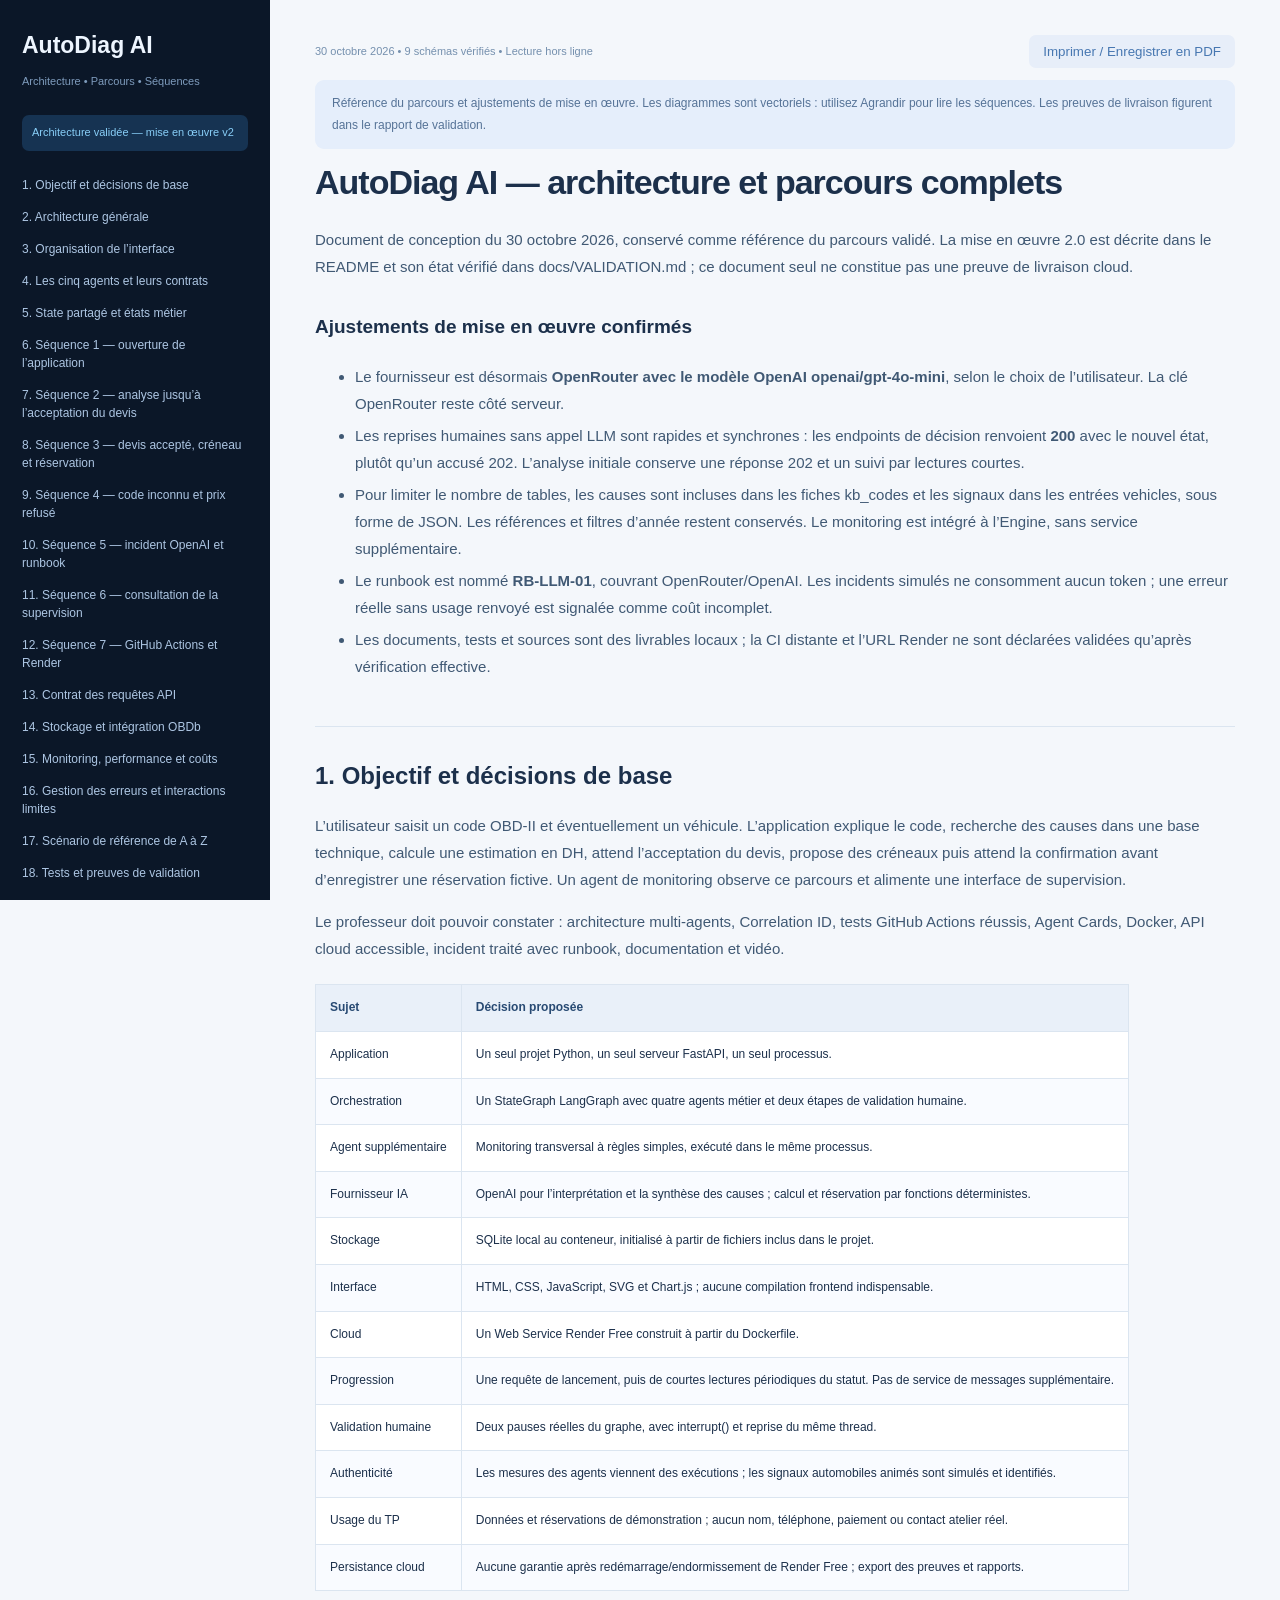
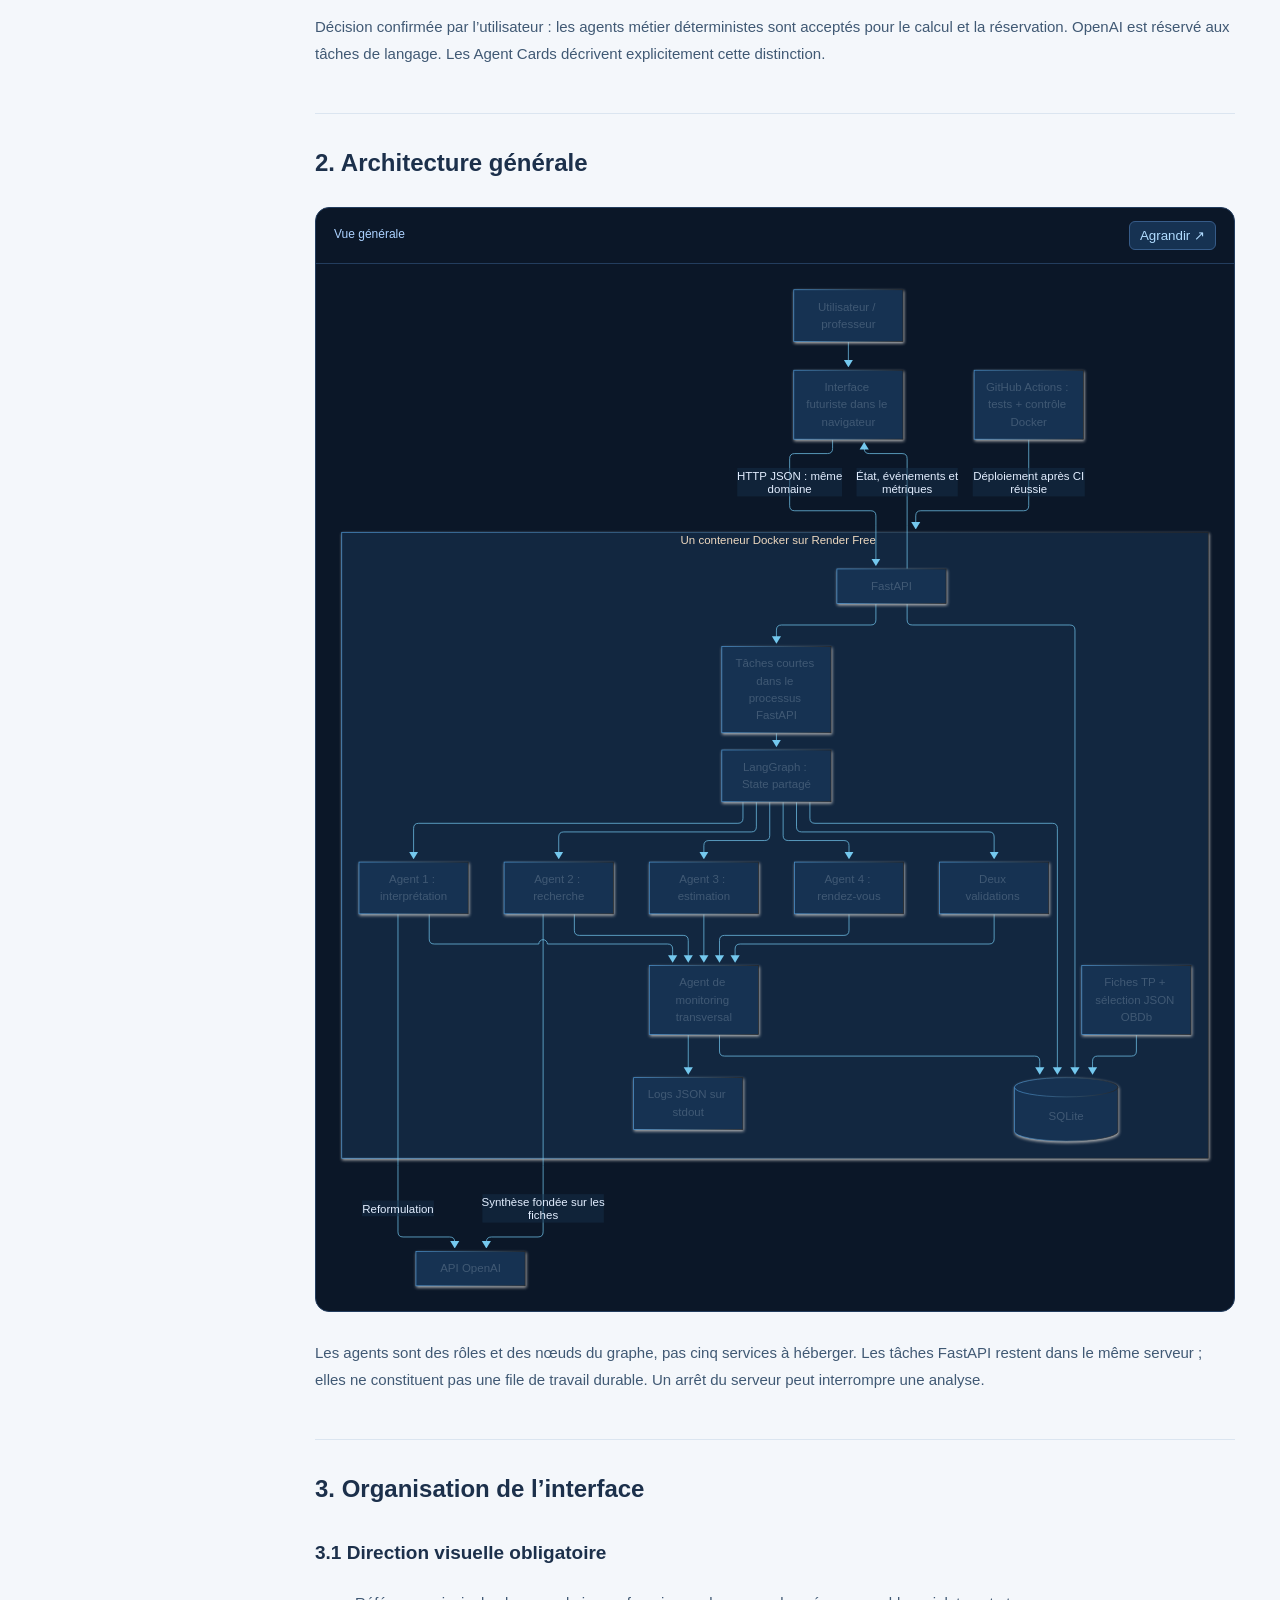
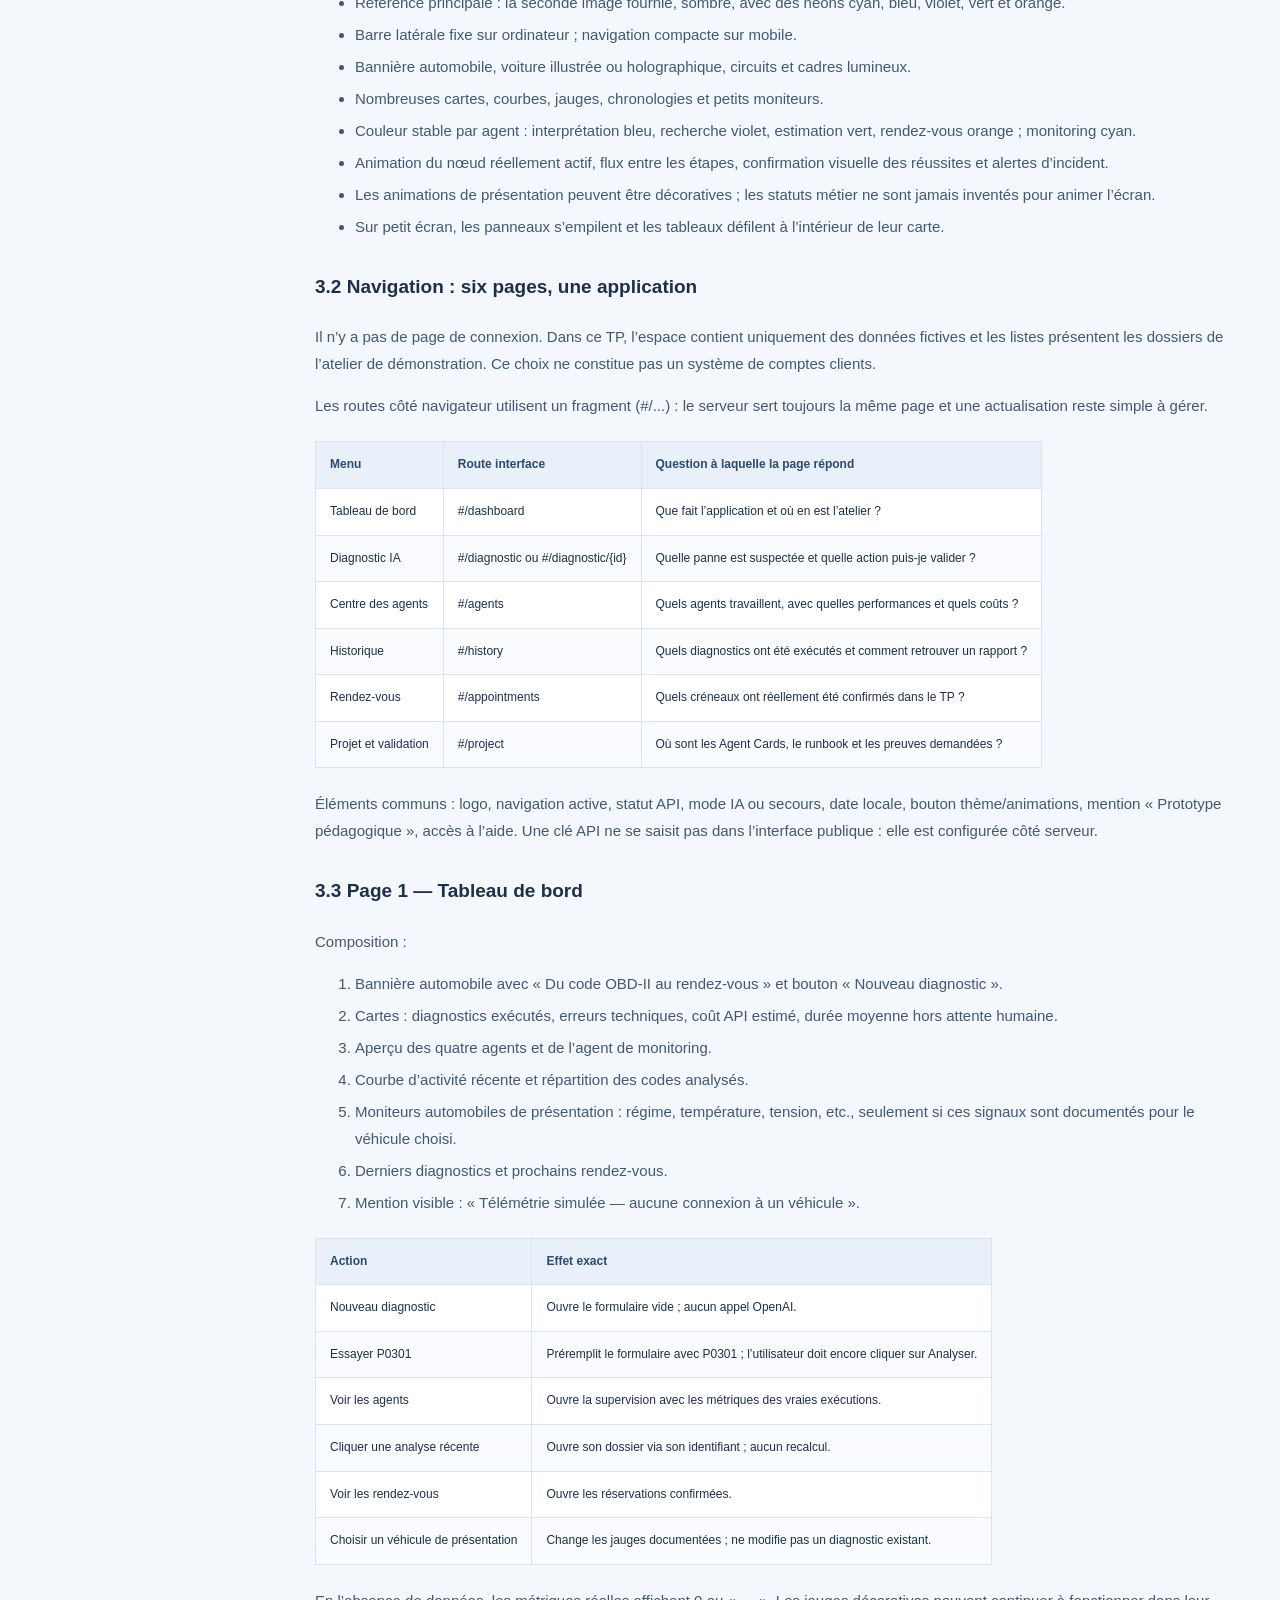
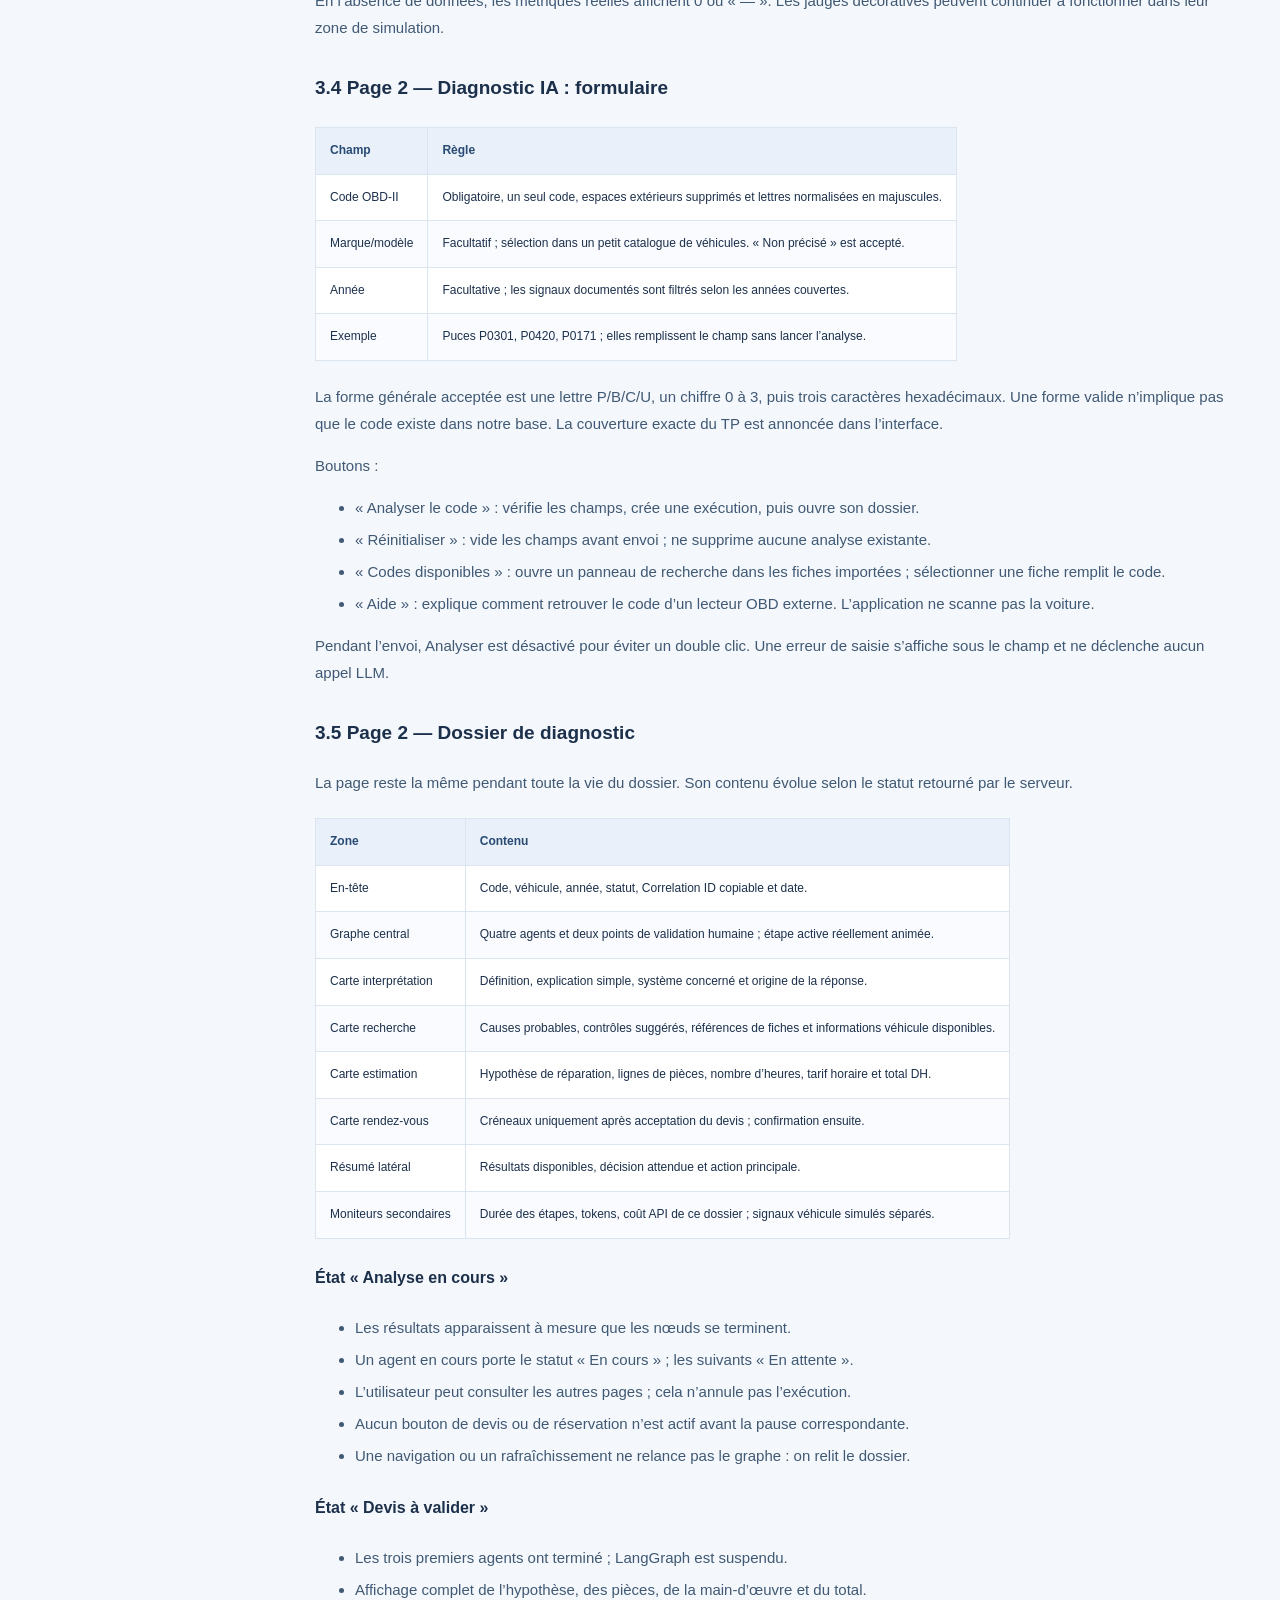
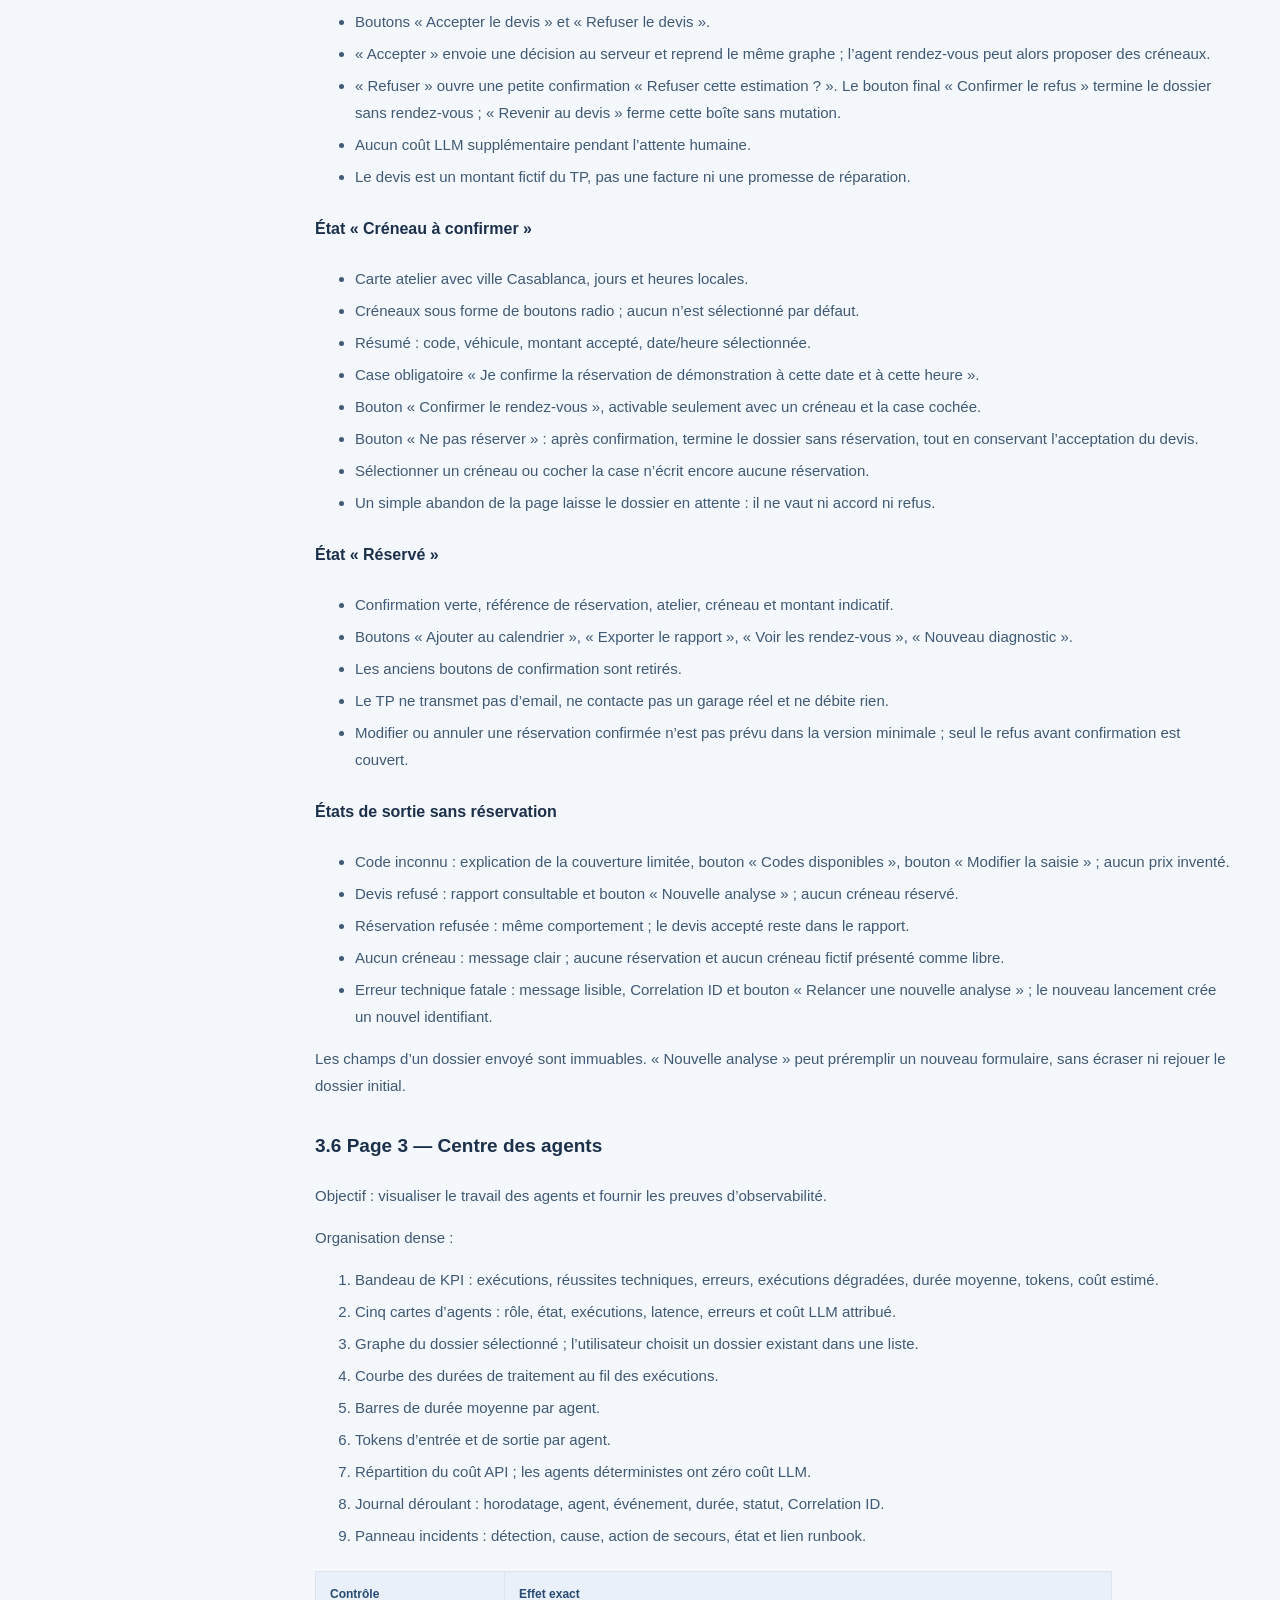
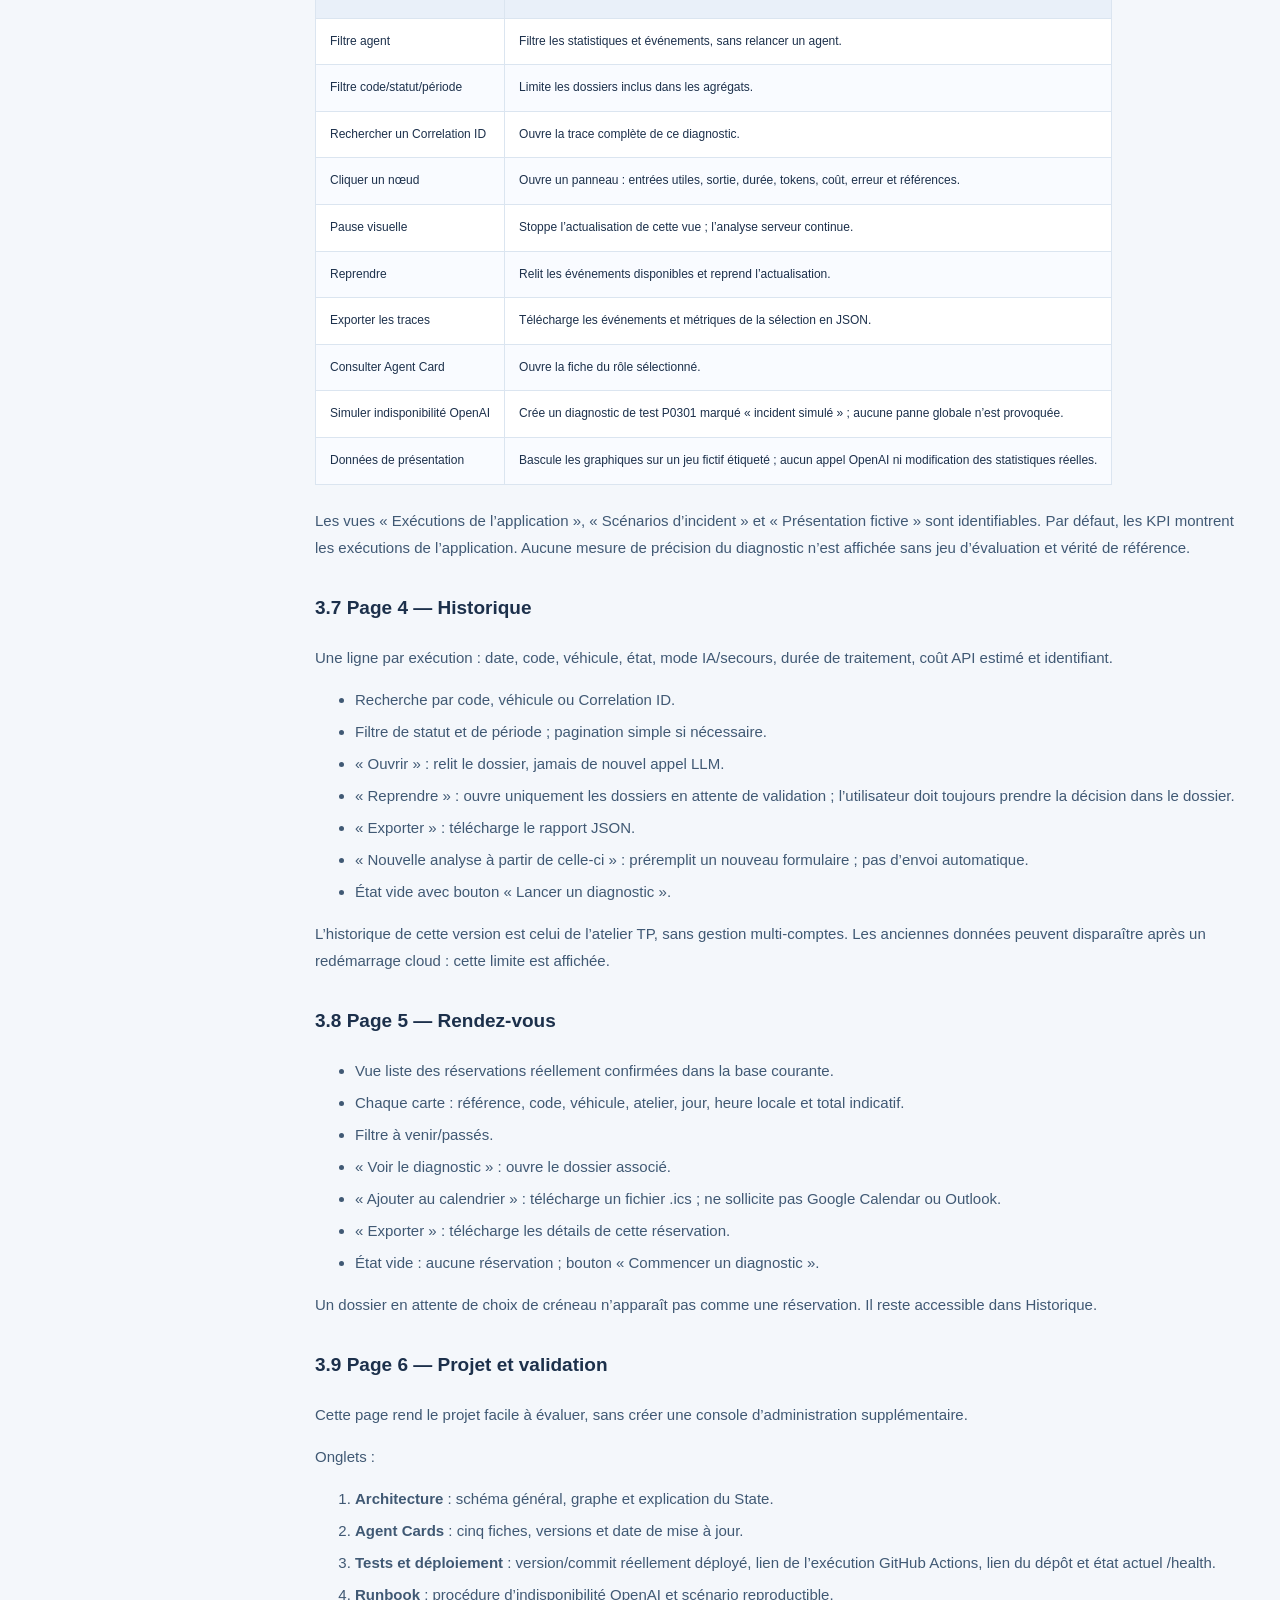
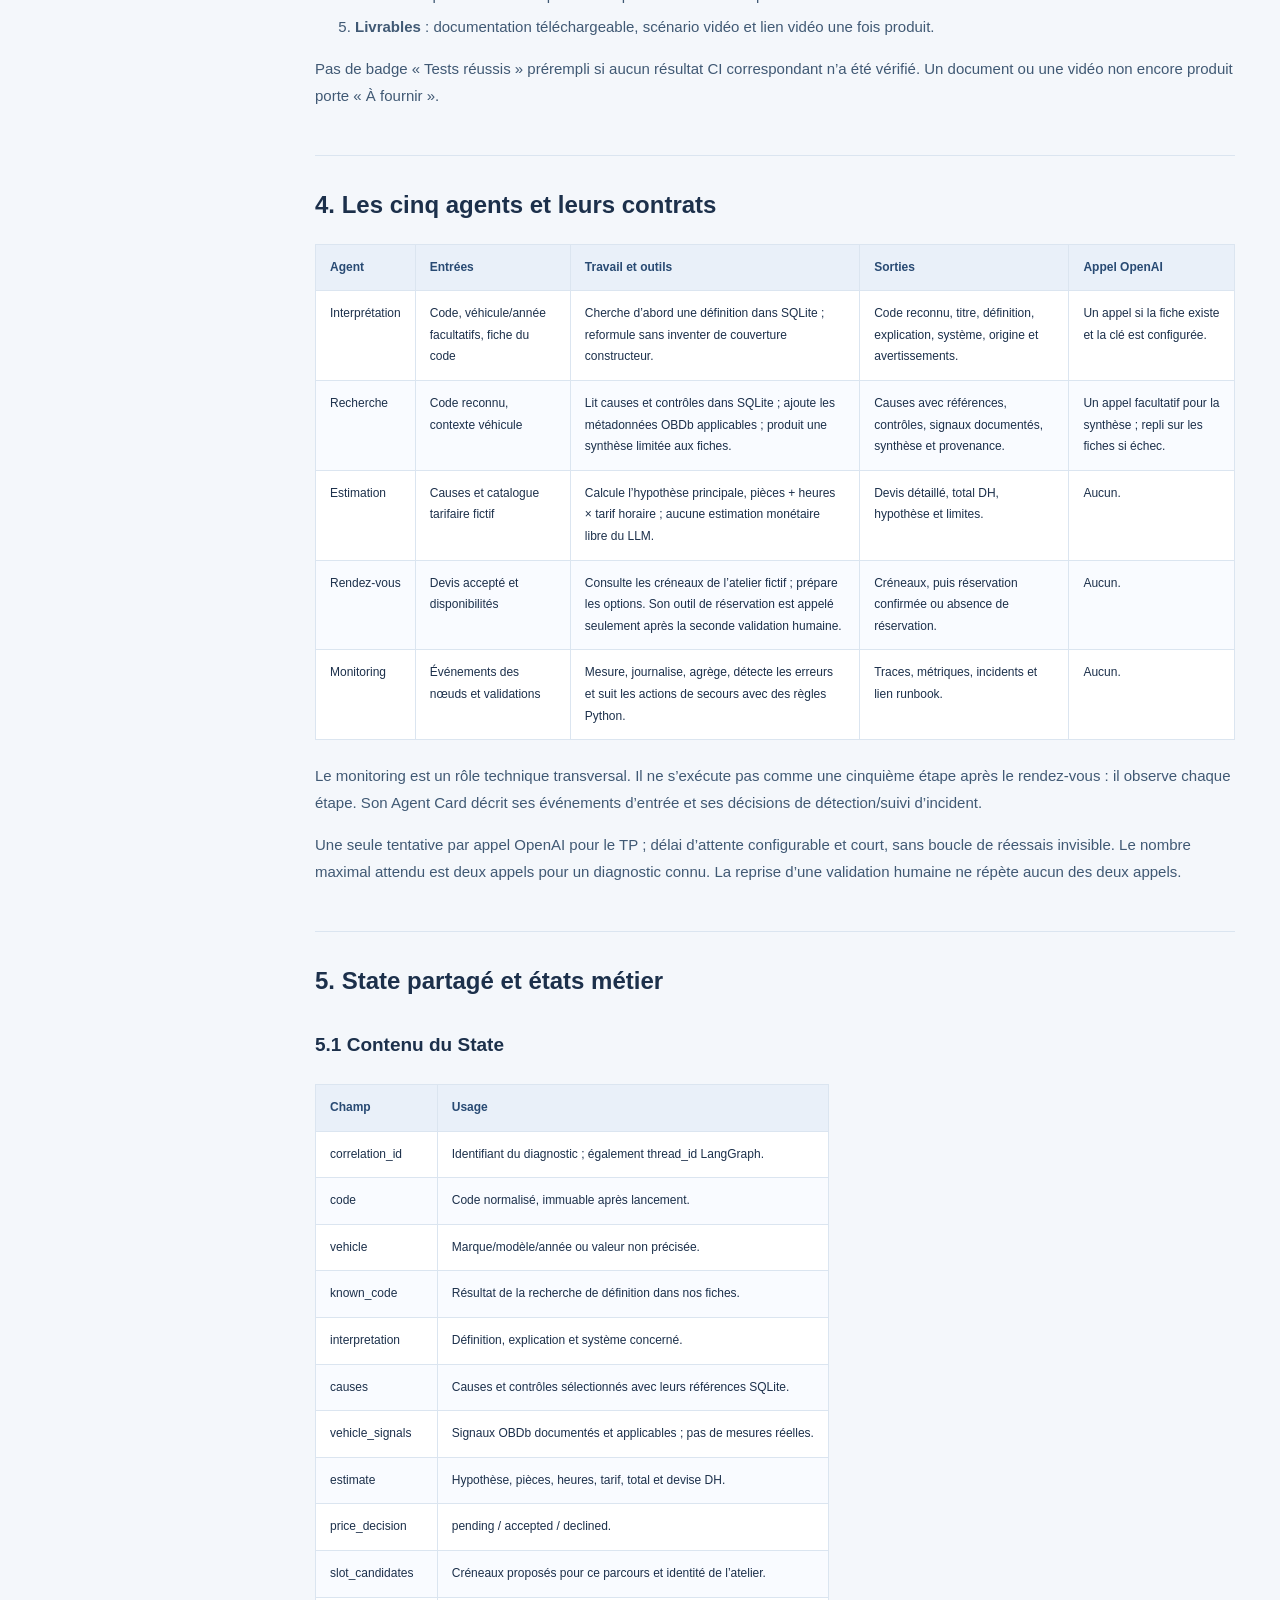
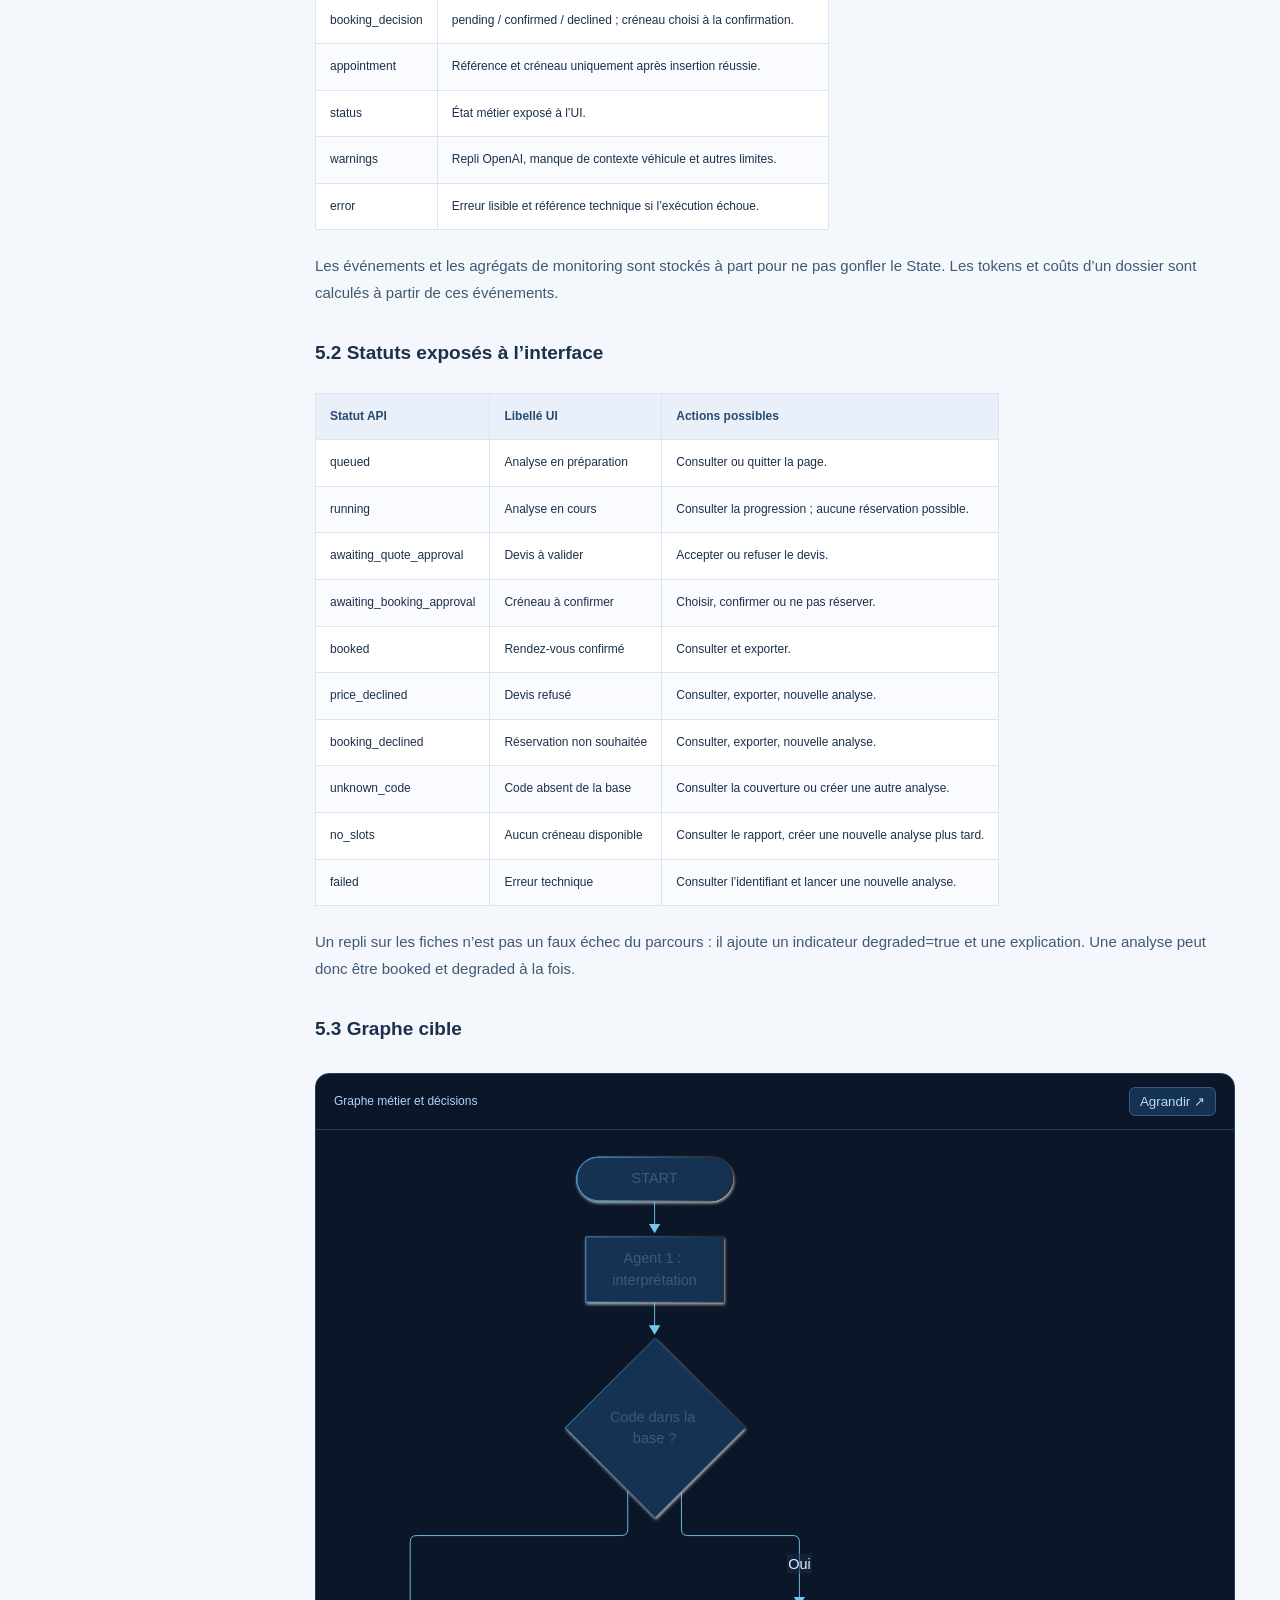
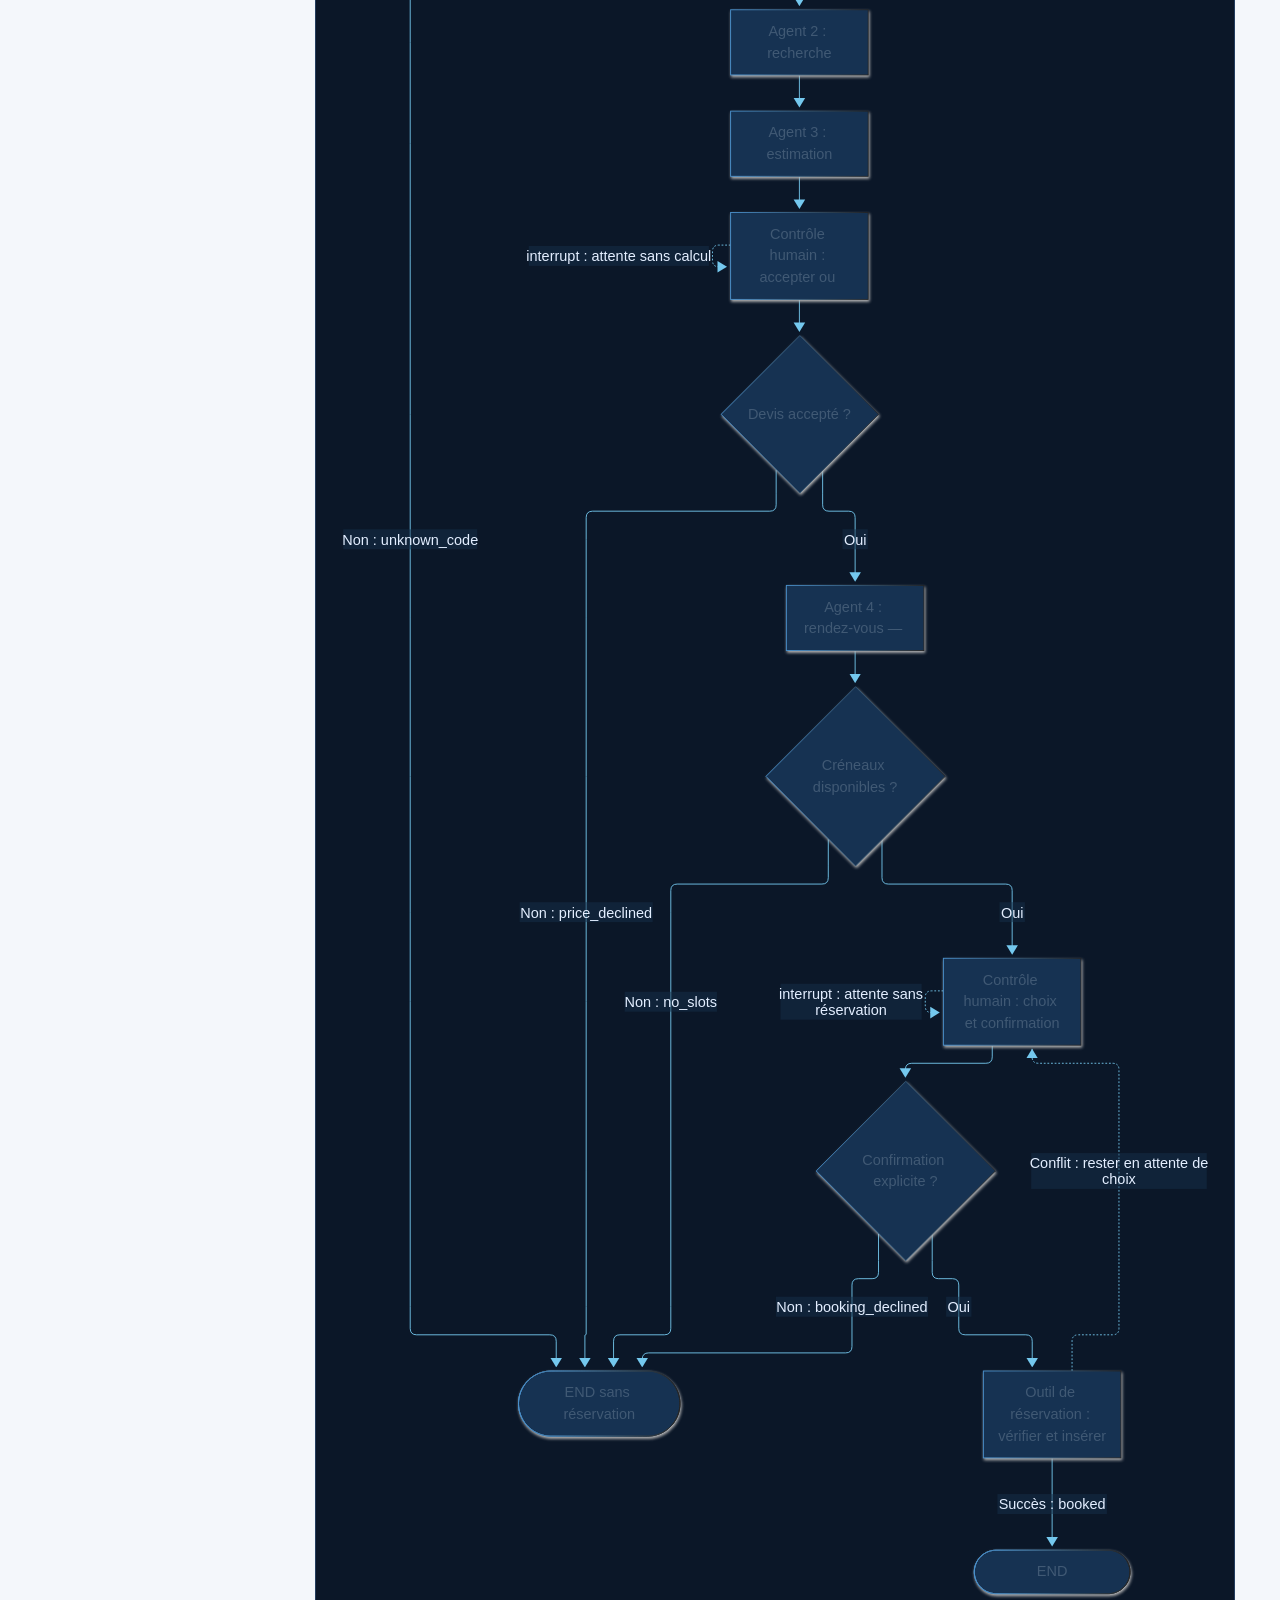
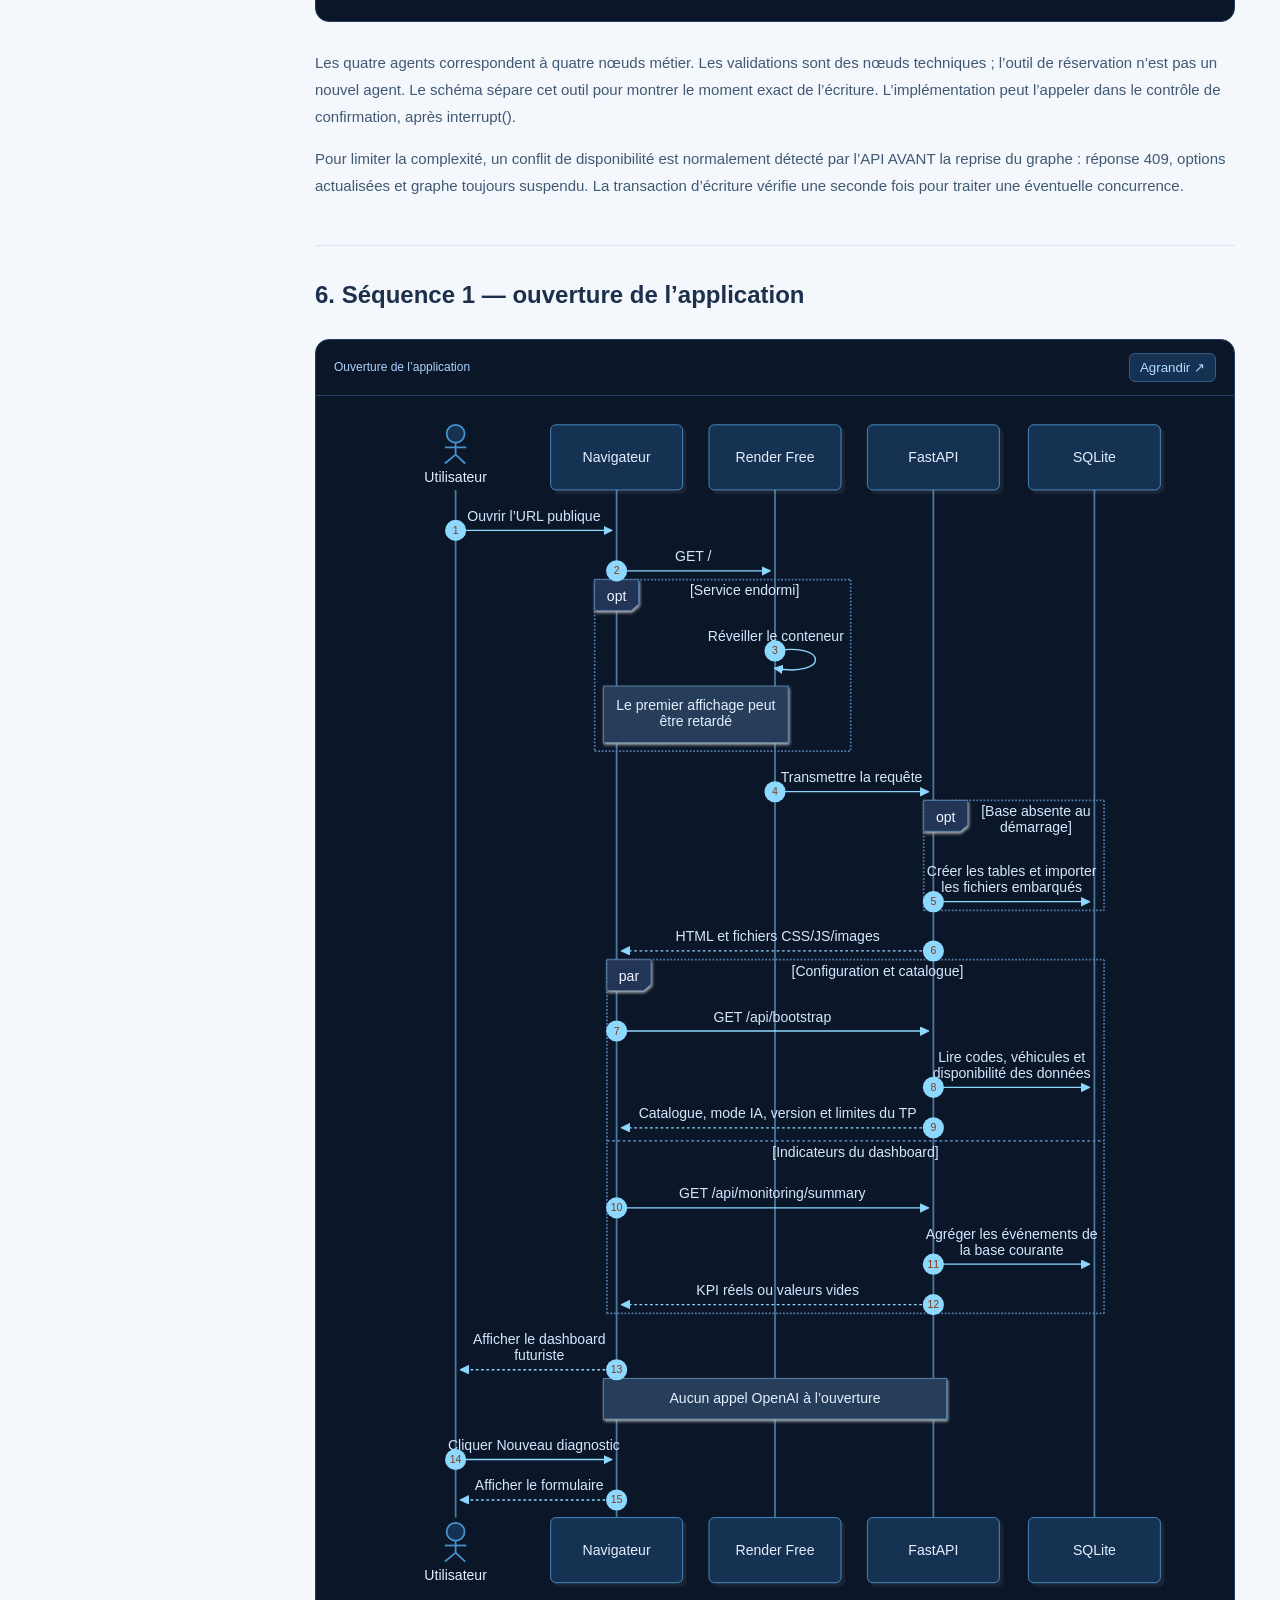
==== docs/ARCHITECTURE_ET_PARCOURS.html @ a3e55d73 "Build AutoDiag AI with LangGraph approvals, monitoring and Docker deployment" ====
<!doctype html><html lang="fr"><head><meta charset="utf-8"><meta name="viewport" content="width=device-width,initial-scale=1"><title>AutoDiag AI — Architecture et parcours</title><style>
  :root{--ink:#1c304b;--muted:#61758f;--blue:#246ed4;--line:#dbe5f0}*{box-sizing:border-box}html{scroll-behavior:smooth}body{margin:0;font:15px/1.8 Arial,sans-serif;color:var(--ink);background:#f4f7fb}aside{position:fixed;inset:0 auto 0 0;width:270px;padding:25px 22px;overflow:auto;background:#0b1728;color:#a8bed8}aside strong{font-size:23px;color:#eef6ff;display:block}aside small{font-size:11px;display:block;color:#7e9bbc;margin:6px 0 23px}nav a{display:block;padding:7px 0;font-size:12px;line-height:1.5;color:#adc6e3;text-decoration:none}nav a:hover{color:#73d5ff}.status{background:#163352;color:#88cef7;border-radius:7px;padding:8px 10px;font-size:11px;margin-bottom:18px}main{margin-left:270px;padding:35px 45px 80px;max-width:1600px}h1{font-size:34px;line-height:1.25;letter-spacing:-1px;margin:10px 0 22px}h2{font-size:24px;line-height:1.4;border-top:1px solid var(--line);padding-top:32px;margin:46px 0 20px;scroll-margin-top:15px}h3{font-size:19px;margin-top:30px;scroll-margin-top:15px}h4{font-size:16px;margin-top:25px}p,li{color:#405974}li{margin:5px 0}a{color:var(--blue)}table{border-collapse:collapse;width:100%;font-size:12px;margin:22px 0;display:block;overflow-x:auto}th,td{padding:12px 14px;border:1px solid var(--line);text-align:left;vertical-align:top}th{background:#e9f0f9;color:#284a73}td{background:#fff}tr:nth-child(even) td{background:#f9fbff}pre{padding:20px;background:#102037;color:#d1e7ff;overflow:auto;border-radius:10px;font-size:12px;line-height:1.6}code{font-family:Consolas,monospace}.diagram{margin:27px 0;padding:0;border:1px solid #233d5e;background:#0b1728;border-radius:14px;overflow:hidden}.diagram figcaption{display:flex;justify-content:space-between;align-items:center;color:#acd2ff;font-size:12px;padding:13px 18px;border-bottom:1px solid #233d5e}.diagram button{border:1px solid #365b88;color:#b1dcff;background:#163252;border-radius:6px;padding:6px 10px;cursor:pointer}.diagram-image{padding:20px;overflow:auto}.diagram-image>svg{width:100%;height:auto;max-width:none!important;display:block}.diagram-image svg text{font-family:Arial,sans-serif}.intro-note{font-size:12px;background:#e5eefb;padding:13px 17px;border-radius:9px;color:#567397}.top-tools{display:flex;justify-content:space-between;align-items:center;font-size:11px;color:#7590ae}.top-tools button{background:#e7eef9;color:#4777b1;border:0;border-radius:7px;padding:9px 14px;cursor:pointer}dialog{width:96vw;max-width:none;height:94vh;border:1px solid #30577f;border-radius:12px;background:#0b1728;padding:0;color:#cce6ff}dialog::backdrop{background:#07101ddd}dialog header{padding:10px 20px;display:flex;justify-content:space-between;align-items:center;border-bottom:1px solid #2a4666}dialog button{background:#193e64;border:1px solid #477dad;color:#daf1ff;border-radius:5px;padding:6px 11px;cursor:pointer}#zoom-host{height:calc(100% - 60px);overflow:auto;padding:25px}#zoom-host>svg{height:auto;max-width:none!important;display:block;margin:auto}.zoom-tools{display:flex;gap:8px}.dialog-help{font-size:11px;color:#7d9cbd}@media(max-width:900px){aside{position:static;width:auto;padding:20px}aside nav{display:none}aside small{margin-bottom:5px}.status{display:inline-block;margin-bottom:0}main{margin-left:0;padding:25px 18px}h1{font-size:27px}h2{font-size:21px}.diagram-image{padding:10px}.diagram-image>svg{min-width:1000px}table{font-size:11px}}@media print{aside,.top-tools,dialog,.diagram button{display:none!important}main{margin:0;padding:0;max-width:none}body{background:white;font-size:10px}h1{font-size:24px}h2{font-size:17px;break-after:avoid}h3{font-size:14px;break-after:avoid}table{font-size:8px}th,td{padding:6px}.diagram{break-inside:avoid;print-color-adjust:exact;-webkit-print-color-adjust:exact}.diagram-image>svg{min-width:0}a{color:inherit}.diagram figcaption{font-size:9px}}
  </style></head><body><aside><strong>AutoDiag AI</strong><small>Architecture • Parcours • Séquences</small><div class="status">Architecture validée — mise en œuvre v2</div><nav><a href="#partie-2">1. Objectif et décisions de base</a><a href="#partie-3">2. Architecture générale</a><a href="#partie-4">3. Organisation de l’interface</a><a href="#partie-14">4. Les cinq agents et leurs contrats</a><a href="#partie-15">5. State partagé et états métier</a><a href="#partie-19">6. Séquence 1 — ouverture de l’application</a><a href="#partie-20">7. Séquence 2 — analyse jusqu’à l’acceptation du devis</a><a href="#partie-21">8. Séquence 3 — devis accepté, créneau et réservation</a><a href="#partie-22">9. Séquence 4 — code inconnu et prix refusé</a><a href="#partie-23">10. Séquence 5 — incident OpenAI et runbook</a><a href="#partie-24">11. Séquence 6 — consultation de la supervision</a><a href="#partie-25">12. Séquence 7 — GitHub Actions et Render</a><a href="#partie-26">13. Contrat des requêtes API</a><a href="#partie-30">14. Stockage et intégration OBDb</a><a href="#partie-36">15. Monitoring, performance et coûts</a><a href="#partie-39">16. Gestion des erreurs et interactions limites</a><a href="#partie-40">17. Scénario de référence de A à Z</a><a href="#partie-41">18. Tests et preuves de validation</a><a href="#partie-42">19. Structure cible du dépôt</a><a href="#partie-43">20. Ordre de réalisation après validation de la conception</a><a href="#partie-44">21. Décisions confirmées par l’utilisateur</a><a href="#partie-45">22. Références vérifiées</a></nav></aside><main><div class="top-tools"><span>30 octobre 2026 • 9 schémas vérifiés • Lecture hors ligne</span><button type="button" onclick="window.print()">Imprimer / Enregistrer en PDF</button></div><p class="intro-note">Référence du parcours et ajustements de mise en œuvre. Les diagrammes sont vectoriels : utilisez Agrandir pour lire les séquences. Les preuves de livraison figurent dans le rapport de validation.</p><h1 id="partie-0">AutoDiag AI — architecture et parcours complets</h1>
<p>Document de conception du 30 octobre 2026, conservé comme référence du parcours validé. La mise en œuvre 2.0 est décrite dans le README et son état vérifié dans docs/VALIDATION.md ; ce document seul ne constitue pas une preuve de livraison cloud.</p>
<h3 id="partie-1">Ajustements de mise en œuvre confirmés</h3>
<ul>
<li>Le fournisseur est désormais <strong>OpenRouter avec le modèle OpenAI openai/gpt-4o-mini</strong>, selon le choix de l’utilisateur. La clé OpenRouter reste côté serveur.</li>
<li>Les reprises humaines sans appel LLM sont rapides et synchrones : les endpoints de décision renvoient <strong>200</strong> avec le nouvel état, plutôt qu’un accusé 202. L’analyse initiale conserve une réponse 202 et un suivi par lectures courtes.</li>
<li>Pour limiter le nombre de tables, les causes sont incluses dans les fiches kb_codes et les signaux dans les entrées vehicles, sous forme de JSON. Les références et filtres d’année restent conservés. Le monitoring est intégré à l’Engine, sans service supplémentaire.</li>
<li>Le runbook est nommé <strong>RB-LLM-01</strong>, couvrant OpenRouter/OpenAI. Les incidents simulés ne consomment aucun token ; une erreur réelle sans usage renvoyé est signalée comme coût incomplet.</li>
<li>Les documents, tests et sources sont des livrables locaux ; la CI distante et l’URL Render ne sont déclarées validées qu’après vérification effective.</li>
</ul>
<h2 id="partie-2">1. Objectif et décisions de base</h2>
<p>L’utilisateur saisit un code OBD-II et éventuellement un véhicule. L’application explique le code, recherche des causes dans une base technique, calcule une estimation en DH, attend l’acceptation du devis, propose des créneaux puis attend la confirmation avant d’enregistrer une réservation fictive. Un agent de monitoring observe ce parcours et alimente une interface de supervision.</p>
<p>Le professeur doit pouvoir constater : architecture multi-agents, Correlation ID, tests GitHub Actions réussis, Agent Cards, Docker, API cloud accessible, incident traité avec runbook, documentation et vidéo.</p>
<table>
<thead>
<tr>
<th>Sujet</th>
<th>Décision proposée</th>
</tr>
</thead>
<tbody><tr>
<td>Application</td>
<td>Un seul projet Python, un seul serveur FastAPI, un seul processus.</td>
</tr>
<tr>
<td>Orchestration</td>
<td>Un StateGraph LangGraph avec quatre agents métier et deux étapes de validation humaine.</td>
</tr>
<tr>
<td>Agent supplémentaire</td>
<td>Monitoring transversal à règles simples, exécuté dans le même processus.</td>
</tr>
<tr>
<td>Fournisseur IA</td>
<td>OpenAI pour l’interprétation et la synthèse des causes ; calcul et réservation par fonctions déterministes.</td>
</tr>
<tr>
<td>Stockage</td>
<td>SQLite local au conteneur, initialisé à partir de fichiers inclus dans le projet.</td>
</tr>
<tr>
<td>Interface</td>
<td>HTML, CSS, JavaScript, SVG et Chart.js ; aucune compilation frontend indispensable.</td>
</tr>
<tr>
<td>Cloud</td>
<td>Un Web Service Render Free construit à partir du Dockerfile.</td>
</tr>
<tr>
<td>Progression</td>
<td>Une requête de lancement, puis de courtes lectures périodiques du statut. Pas de service de messages supplémentaire.</td>
</tr>
<tr>
<td>Validation humaine</td>
<td>Deux pauses réelles du graphe, avec interrupt() et reprise du même thread.</td>
</tr>
<tr>
<td>Authenticité</td>
<td>Les mesures des agents viennent des exécutions ; les signaux automobiles animés sont simulés et identifiés.</td>
</tr>
<tr>
<td>Usage du TP</td>
<td>Données et réservations de démonstration ; aucun nom, téléphone, paiement ou contact atelier réel.</td>
</tr>
<tr>
<td>Persistance cloud</td>
<td>Aucune garantie après redémarrage/endormissement de Render Free ; export des preuves et rapports.</td>
</tr>
</tbody></table>
<p>Décision confirmée par l’utilisateur : les agents métier déterministes sont acceptés pour le calcul et la réservation. OpenAI est réservé aux tâches de langage. Les Agent Cards décrivent explicitement cette distinction.</p>
<h2 id="partie-3">2. Architecture générale</h2>
<figure class="diagram"><figcaption><span>Vue générale</span><button type="button" data-enlarge="0">Agrandir ↗</button></figcaption><div class="diagram-image" id="diagram-0"><svg id="architecture-diagram-0" width="1222" xmlns="http://www.w3.org/2000/svg" class="flowchart" height="1402.3486328125" viewBox="4 4 1222 1402.3486328125" role="graphics-document document" aria-roledescription="flowchart-v2"><style>#architecture-diagram-0{font-family:Arial,sans-serif;font-size:16px;fill:#e3eeff;}@keyframes edge-animation-frame{from{stroke-dashoffset:0;}}@keyframes dash{to{stroke-dashoffset:0;}}#architecture-diagram-0 .edge-animation-slow{stroke-dasharray:9,5!important;stroke-dashoffset:900;animation:dash 50s linear infinite;stroke-linecap:round;}#architecture-diagram-0 .edge-animation-fast{stroke-dasharray:9,5!important;stroke-dashoffset:900;animation:dash 20s linear infinite;stroke-linecap:round;}#architecture-diagram-0 .error-icon{fill:#122740;}#architecture-diagram-0 .error-text{fill:#edd8bf;stroke:#edd8bf;}#architecture-diagram-0 .edge-thickness-normal{stroke-width:1px;}#architecture-diagram-0 .edge-thickness-thick{stroke-width:3.5px;}#architecture-diagram-0 .edge-pattern-solid{stroke-dasharray:0;}#architecture-diagram-0 .edge-thickness-invisible{stroke-width:0;fill:none;}#architecture-diagram-0 .edge-pattern-dashed{stroke-dasharray:3;}#architecture-diagram-0 .edge-pattern-dotted{stroke-dasharray:2;}#architecture-diagram-0 .marker{fill:#74c8ee;stroke:#74c8ee;}#architecture-diagram-0 .marker.cross{stroke:#74c8ee;}#architecture-diagram-0 svg{font-family:Arial,sans-serif;font-size:16px;}#architecture-diagram-0 p{margin:0;}#architecture-diagram-0 .label{font-family:Arial,sans-serif;color:#e3eeff;}#architecture-diagram-0 .cluster-label text{fill:#edd8bf;}#architecture-diagram-0 .cluster-label span{color:#edd8bf;}#architecture-diagram-0 .cluster-label span p{background-color:transparent;}#architecture-diagram-0 .label text,#architecture-diagram-0 span{fill:#e3eeff;color:#e3eeff;}#architecture-diagram-0 .node rect,#architecture-diagram-0 .node circle,#architecture-diagram-0 .node ellipse,#architecture-diagram-0 .node polygon,#architecture-diagram-0 .node path{fill:#163252;stroke:#4a92ce;stroke-width:1px;}#architecture-diagram-0 .rough-node .label text,#architecture-diagram-0 .node .label text,#architecture-diagram-0 .image-shape .label,#architecture-diagram-0 .icon-shape .label{text-anchor:middle;}#architecture-diagram-0 .node .katex path{fill:#000;stroke:#000;stroke-width:1px;}#architecture-diagram-0 .rough-node .label,#architecture-diagram-0 .node .label,#architecture-diagram-0 .image-shape .label,#architecture-diagram-0 .icon-shape .label{text-align:center;}#architecture-diagram-0 .node.clickable{cursor:pointer;}#architecture-diagram-0 .root .anchor path{fill:#74c8ee!important;stroke-width:0;stroke:#74c8ee;}#architecture-diagram-0 .arrowheadPath{fill:#f4e8d7;}#architecture-diagram-0 .edgePaths .path{stroke:#74c8ee;stroke-width:1px;}#architecture-diagram-0 .flowchart-link{stroke:#74c8ee;fill:none;}#architecture-diagram-0 .edgeLabel{background-color:#17304a;text-align:center;}#architecture-diagram-0 .edgeLabel p{background-color:#17304a;}#architecture-diagram-0 .edgeLabel rect{opacity:0.5;background-color:#17304a;fill:#17304a;}#architecture-diagram-0 .labelBkg{background-color:rgba(23, 48, 74, 0.5);}#architecture-diagram-0 .cluster rect{fill:#122740;stroke:hsl(212.6086956522, 16.0975609756%, 6.0784313725%);stroke-width:1px;}#architecture-diagram-0 .cluster text{fill:#edd8bf;}#architecture-diagram-0 .cluster span{color:#edd8bf;}#architecture-diagram-0 .node .collapsed-indicator{fill:hsl(212.6086956522, 16.0975609756%, 6.0784313725%);stroke:none;opacity:0.6;}#architecture-diagram-0 .node .collapsed-separator{stroke:hsl(212.6086956522, 16.0975609756%, 6.0784313725%);stroke-width:0.75px;}#architecture-diagram-0 div.mermaidTooltip{position:absolute;text-align:center;max-width:200px;padding:2px;font-family:Arial,sans-serif;font-size:12px;background:#122740;border:1px solid hsl(212.6086956522, 16.0975609756%, 6.0784313725%);border-radius:2px;pointer-events:none;z-index:100;}#architecture-diagram-0 .flowchartTitleText{text-anchor:middle;font-size:18px;fill:#e3eeff;}#architecture-diagram-0 rect.text{fill:none;stroke-width:0;}#architecture-diagram-0 .icon-shape,#architecture-diagram-0 .image-shape{background-color:#17304a;text-align:center;}#architecture-diagram-0 .icon-shape p,#architecture-diagram-0 .image-shape p{background-color:#17304a;padding:2px;}#architecture-diagram-0 .icon-shape .label rect,#architecture-diagram-0 .image-shape .label rect{opacity:0.5;background-color:#17304a;fill:#17304a;}#architecture-diagram-0 .label-icon{display:inline-block;height:1em;overflow:visible;vertical-align:-0.125em;}#architecture-diagram-0 .node .label-icon path{fill:currentColor;stroke:revert;stroke-width:revert;}#architecture-diagram-0 .node .neo-node{stroke:#4a92ce;}#architecture-diagram-0 [data-look="neo"].node rect,#architecture-diagram-0 [data-look="neo"].cluster rect,#architecture-diagram-0 [data-look="neo"].node polygon{stroke:url(#architecture-diagram-0-gradient);filter:drop-shadow( 1px 2px 2px rgba(185,185,185,1));}#architecture-diagram-0 [data-look="neo"].swimlane.cluster rect{filter:none;}#architecture-diagram-0 [data-look="neo"].node path{stroke:url(#architecture-diagram-0-gradient);stroke-width:1px;}#architecture-diagram-0 [data-look="neo"].node .outer-path{filter:drop-shadow( 1px 2px 2px rgba(185,185,185,1));}#architecture-diagram-0 [data-look="neo"].node .neo-line path{stroke:#4a92ce;filter:none;}#architecture-diagram-0 [data-look="neo"].node circle{stroke:url(#architecture-diagram-0-gradient);filter:drop-shadow( 1px 2px 2px rgba(185,185,185,1));}#architecture-diagram-0 [data-look="neo"].node circle .state-start{fill:#000000;}#architecture-diagram-0 [data-look="neo"].icon-shape .icon{fill:url(#architecture-diagram-0-gradient);filter:drop-shadow( 1px 2px 2px rgba(185,185,185,1));}#architecture-diagram-0 [data-look="neo"].icon-shape .icon-neo path{stroke:url(#architecture-diagram-0-gradient);filter:drop-shadow( 1px 2px 2px rgba(185,185,185,1));}#architecture-diagram-0 :root{--mermaid-font-family:Arial,sans-serif;}</style><g><marker id="architecture-diagram-0_flowchart-v2-pointEnd" class="marker flowchart-v2" viewBox="0 0 10 10" refX="5" refY="5" markerUnits="userSpaceOnUse" markerWidth="8" markerHeight="8" orient="auto"><path d="M 0 0 L 10 5 L 0 10 z" class="arrowMarkerPath" style="stroke-width: 1; stroke-dasharray: 1, 0;"></path></marker><marker id="architecture-diagram-0_flowchart-v2-pointStart" class="marker flowchart-v2" viewBox="0 0 10 10" refX="4.5" refY="5" markerUnits="userSpaceOnUse" markerWidth="8" markerHeight="8" orient="auto"><path d="M 0 5 L 10 10 L 10 0 z" class="arrowMarkerPath" style="stroke-width: 1; stroke-dasharray: 1, 0;"></path></marker><marker id="architecture-diagram-0_flowchart-v2-pointEnd-margin" class="marker flowchart-v2" viewBox="0 0 11.5 14" refX="11.5" refY="7" markerUnits="userSpaceOnUse" markerWidth="10.5" markerHeight="14" orient="auto"><path d="M 0 0 L 11.5 7 L 0 14 z" class="arrowMarkerPath" style="stroke-width: 0; stroke-dasharray: 1, 0;"></path></marker><marker id="architecture-diagram-0_flowchart-v2-pointStart-margin" class="marker flowchart-v2" viewBox="0 0 11.5 14" refX="1" refY="7" markerUnits="userSpaceOnUse" markerWidth="11.5" markerHeight="14" orient="auto"><polygon points="0,7 11.5,14 11.5,0" class="arrowMarkerPath" style="stroke-width: 0; stroke-dasharray: 1, 0;"></polygon></marker><marker id="architecture-diagram-0_flowchart-v2-circleEnd" class="marker flowchart-v2" viewBox="0 0 10 10" refX="11" refY="5" markerUnits="userSpaceOnUse" markerWidth="11" markerHeight="11" orient="auto"><circle cx="5" cy="5" r="5" class="arrowMarkerPath" style="stroke-width: 1; stroke-dasharray: 1, 0;"></circle></marker><marker id="architecture-diagram-0_flowchart-v2-circleStart" class="marker flowchart-v2" viewBox="0 0 10 10" refX="-1" refY="5" markerUnits="userSpaceOnUse" markerWidth="11" markerHeight="11" orient="auto"><circle cx="5" cy="5" r="5" class="arrowMarkerPath" style="stroke-width: 1; stroke-dasharray: 1, 0;"></circle></marker><marker id="architecture-diagram-0_flowchart-v2-circleEnd-margin" class="marker flowchart-v2" viewBox="0 0 10 10" refY="5" refX="12.25" markerUnits="userSpaceOnUse" markerWidth="14" markerHeight="14" orient="auto"><circle cx="5" cy="5" r="5" class="arrowMarkerPath" style="stroke-width: 0; stroke-dasharray: 1, 0;"></circle></marker><marker id="architecture-diagram-0_flowchart-v2-circleStart-margin" class="marker flowchart-v2" viewBox="0 0 10 10" refX="-2" refY="5" markerUnits="userSpaceOnUse" markerWidth="14" markerHeight="14" orient="auto"><circle cx="5" cy="5" r="5" class="arrowMarkerPath" style="stroke-width: 0; stroke-dasharray: 1, 0;"></circle></marker><marker id="architecture-diagram-0_flowchart-v2-crossEnd" class="marker cross flowchart-v2" viewBox="0 0 11 11" refX="12" refY="5.2" markerUnits="userSpaceOnUse" markerWidth="11" markerHeight="11" orient="auto"><path d="M 1,1 l 9,9 M 10,1 l -9,9" class="arrowMarkerPath" style="stroke-width: 2; stroke-dasharray: 1, 0;"></path></marker><marker id="architecture-diagram-0_flowchart-v2-crossStart" class="marker cross flowchart-v2" viewBox="0 0 11 11" refX="-1" refY="5.2" markerUnits="userSpaceOnUse" markerWidth="11" markerHeight="11" orient="auto"><path d="M 1,1 l 9,9 M 10,1 l -9,9" class="arrowMarkerPath" style="stroke-width: 2; stroke-dasharray: 1, 0;"></path></marker><marker id="architecture-diagram-0_flowchart-v2-crossEnd-margin" class="marker cross flowchart-v2" viewBox="0 0 15 15" refX="17.7" refY="7.5" markerUnits="userSpaceOnUse" markerWidth="12" markerHeight="12" orient="auto"><path d="M 1,1 L 14,14 M 1,14 L 14,1" class="arrowMarkerPath" style="stroke-width: 2.5;"></path></marker><marker id="architecture-diagram-0_flowchart-v2-crossStart-margin" class="marker cross flowchart-v2" viewBox="0 0 15 15" refX="-3.5" refY="7.5" markerUnits="userSpaceOnUse" markerWidth="12" markerHeight="12" orient="auto"><path d="M 1,1 L 14,14 M 1,14 L 14,1" class="arrowMarkerPath" style="stroke-width: 2.5; stroke-dasharray: 1, 0;"></path></marker><g class="root"><g class="clusters"><g class="cluster" id="architecture-diagram-0-Docker" data-look="neo"><rect style="" x="12" y="349.5999984741211" width="1206" height="871.1486968994141"></rect><g class="cluster-label" transform="translate(483.5, 349.5999984741211)"><g><rect class="background" style="stroke: none"></rect><text y="-10.1" style=""><tspan class="text-outer-tspan row" x="0" y="-0.1em" dy="1.1em"><tspan font-style="normal" class="text-inner-tspan" font-weight="normal">Un</tspan><tspan font-style="normal" class="text-inner-tspan" font-weight="normal"> conteneur</tspan><tspan font-style="normal" class="text-inner-tspan" font-weight="normal"> Docker</tspan><tspan font-style="normal" class="text-inner-tspan" font-weight="normal"> sur</tspan><tspan font-style="normal" class="text-inner-tspan" font-weight="normal"> Render</tspan><tspan font-style="normal" class="text-inner-tspan" font-weight="normal"> Free</tspan></tspan></text></g></g></g></g><g class="edges edgePaths"><path d="M717.1404761904762,84L717.1404761904762,120" id="architecture-diagram-0-L_User_Browser_0" class="edge-thickness-normal edge-pattern-solid edge-thickness-normal edge-pattern-solid flowchart-link" style="stroke-dasharray: 0 0 32 4; stroke-dashoffset: 0;;" data-edge="true" data-et="edge" data-id="L_User_Browser_0" data-points="W3sieCI6NzE3LjE0MDQ3NjE5MDQ3NjIsInkiOjg0fSx7IngiOjcxNy4xNDA0NzYxOTA0NzYyLCJ5IjoxMjR9XQ==" data-look="neo" marker-end="url(#architecture-diagram-0_flowchart-v2-pointEnd-margin)"></path><path d="M695.1404761904762,220L695.1404761904762,232.92893218813452Q695.1404761904762,240 688.0694083786107,240L642.4615440023417,240Q635.3904761904762,240 635.3904761904762,247.07106781186548L635.3904761904762,312.5289306622556Q635.3904761904762,319.5999984741211 642.4615440023417,319.5999984741211L748.352741711944,319.5999984741211Q755.4238095238095,319.5999984741211 755.4238095238095,326.67106628598657L755.4238095238095,339.5999984741211L755.4238095238095,396.5999984741211" id="architecture-diagram-0-L_Browser_API_0" class="edge-thickness-normal edge-pattern-solid edge-thickness-normal edge-pattern-solid flowchart-link" style="stroke-dasharray: 0 0 341.7266845703125 4; stroke-dashoffset: 0;;" data-edge="true" data-et="edge" data-id="L_Browser_API_0" data-points="[base64]" data-look="neo" marker-end="url(#architecture-diagram-0_flowchart-v2-pointEnd-margin)"></path><path d="M755.4238095238095,448.5999984741211L755.4238095238095,471.5289306622556Q755.4238095238095,478.5999984741211 748.352741711944,478.5999984741211L624.0710678118655,478.5999984741211Q617,478.5999984741211 617,485.67106628598657L617,504.5999984741211" id="architecture-diagram-0-L_API_Worker_0" class="edge-thickness-normal edge-pattern-solid edge-thickness-normal edge-pattern-solid flowchart-link" style="stroke-dasharray: 0 0 185.0955047607422 4; stroke-dashoffset: 0;;" data-edge="true" data-et="edge" data-id="L_API_Worker_0" data-points="[base64]" data-look="neo" marker-end="url(#architecture-diagram-0_flowchart-v2-pointEnd-margin)"></path><path d="M617,628.5999984741211L617,648.5999984741211" id="architecture-diagram-0-L_Worker_Graph_0" class="edge-thickness-normal edge-pattern-solid edge-thickness-normal edge-pattern-solid flowchart-link" style="stroke-dasharray: 0 0 16 4; stroke-dashoffset: 0;;" data-edge="true" data-et="edge" data-id="L_Worker_Graph_0" data-points="W3sieCI6NjE3LCJ5Ijo2MjguNTk5OTk4NDc0MTIxMX0seyJ4Ijo2MTcsInkiOjY1Mi41OTk5OTg0NzQxMjExfV0=" data-look="neo" marker-end="url(#architecture-diagram-0_flowchart-v2-pointEnd-margin)"></path><path d="M570.4285714285714,724.5999984741211L570.4285714285714,747.5289306622556Q570.4285714285714,754.5999984741211 563.357503616706,754.5999984741211L119.07106781186546,754.5999984741211Q111.99999999999999,754.5999984741211 111.99999999999999,761.6710662859866L111.99999999999999,804.5999984741211" id="architecture-diagram-0-L_Graph_I_0" class="edge-thickness-normal edge-pattern-solid edge-thickness-normal edge-pattern-solid flowchart-link" style="stroke-dasharray: 0 0 529.1002807617188 4; stroke-dashoffset: 0;;" data-edge="true" data-et="edge" data-id="L_Graph_I_0" data-points="[base64]" data-look="neo" marker-end="url(#architecture-diagram-0_flowchart-v2-pointEnd-margin)"></path><path d="M589.0571428571428,724.5999984741211L589.0571428571428,759.5289306622556Q589.0571428571428,766.5999984741211 581.9860750452774,766.5999984741211L321.0710678118655,766.5999984741211Q314,766.5999984741211 314,773.6710662859866L314,804.5999984741211" id="architecture-diagram-0-L_Graph_R_0" class="edge-thickness-normal edge-pattern-solid edge-thickness-normal edge-pattern-solid flowchart-link" style="stroke-dasharray: 0 0 345.7288513183594 4; stroke-dashoffset: 0;;" data-edge="true" data-et="edge" data-id="L_Graph_R_0" data-points="[base64]" data-look="neo" marker-end="url(#architecture-diagram-0_flowchart-v2-pointEnd-margin)"></path><path d="M607.6857142857143,724.5999984741211L607.6857142857143,771.5289306622556Q607.6857142857143,778.5999984741211 600.6146464738488,778.5999984741211L523.0710678118655,778.5999984741211Q516,778.5999984741211 516,785.6710662859866L516,804.5999984741211" id="architecture-diagram-0-L_Graph_E_0" class="edge-thickness-normal edge-pattern-solid edge-thickness-normal edge-pattern-solid flowchart-link" style="stroke-dasharray: 0 0 162.35743713378906 4; stroke-dashoffset: 0;;" data-edge="true" data-et="edge" data-id="L_Graph_E_0" data-points="[base64]" data-look="neo" marker-end="url(#architecture-diagram-0_flowchart-v2-pointEnd-margin)"></path><path d="M626.3142857142857,724.5999984741211L626.3142857142857,771.5289306622556Q626.3142857142857,778.5999984741211 633.3853535261512,778.5999984741211L710.9289321881345,778.5999984741211Q718,778.5999984741211 718,785.6710662859866L718,804.5999984741211" id="architecture-diagram-0-L_Graph_A_0" class="edge-thickness-normal edge-pattern-solid edge-thickness-normal edge-pattern-solid flowchart-link" style="stroke-dasharray: 0 0 162.357421875 4; stroke-dashoffset: 0;;" data-edge="true" data-et="edge" data-id="L_Graph_A_0" data-points="[base64]" data-look="neo" marker-end="url(#architecture-diagram-0_flowchart-v2-pointEnd-margin)"></path><path d="M644.9428571428572,724.5999984741211L644.9428571428572,759.5289306622556Q644.9428571428572,766.5999984741211 652.0139249547226,766.5999984741211L912.9289321881345,766.5999984741211Q920,766.5999984741211 920,773.6710662859866L920,804.5999984741211" id="architecture-diagram-0-L_Graph_H_0" class="edge-thickness-normal edge-pattern-solid edge-thickness-normal edge-pattern-solid flowchart-link" style="stroke-dasharray: 0 0 345.7288818359375 4; stroke-dashoffset: 0;;" data-edge="true" data-et="edge" data-id="L_Graph_H_0" data-points="[base64]" data-look="neo" marker-end="url(#architecture-diagram-0_flowchart-v2-pointEnd-margin)"></path><path d="M133.733,880.6 L133.733,915.529 Q133.733,922.6 140.804,922.6 L286.267,922.6 A6,6 0 0 1 298.267,922.6 L465.462,922.6 Q472.533,922.6 472.533,929.671 L472.533,948.6" id="architecture-diagram-0-L_I_Monitor_0" class="edge-thickness-normal edge-pattern-solid edge-thickness-normal edge-pattern-solid flowchart-link" style="stroke-dasharray: 0 0 404.32403564453125 4; stroke-dashoffset: 0;" data-edge="true" data-et="edge" data-id="L_I_Monitor_0" data-points="[base64]" data-look="neo" marker-end="url(#architecture-diagram-0_flowchart-v2-pointEnd-margin)"></path><path d="M335.7333333333333,880.5999984741211L335.7333333333333,903.5289306622556Q335.7333333333333,910.5999984741211 342.80440114519877,910.5999984741211L487.1955988548012,910.5999984741211Q494.26666666666665,910.5999984741211 494.26666666666665,917.6710662859866L494.26666666666665,948.5999984741211" id="architecture-diagram-0-L_R_Monitor_0" class="edge-thickness-normal edge-pattern-solid edge-thickness-normal edge-pattern-solid flowchart-link" style="stroke-dasharray: 0 0 217.20504760742188 4; stroke-dashoffset: 0;;" data-edge="true" data-et="edge" data-id="L_R_Monitor_0" data-points="[base64]" data-look="neo" marker-end="url(#architecture-diagram-0_flowchart-v2-pointEnd-margin)"></path><path d="M516,880.5999984741211L516,948.5999984741211" id="architecture-diagram-0-L_E_Monitor_0" class="edge-thickness-normal edge-pattern-solid edge-thickness-normal edge-pattern-solid flowchart-link" style="stroke-dasharray: 0 0 64 4; stroke-dashoffset: 0;;" data-edge="true" data-et="edge" data-id="L_E_Monitor_0" data-points="W3sieCI6NTE2LCJ5Ijo4ODAuNTk5OTk4NDc0MTIxMX0seyJ4Ijo1MTYsInkiOjk1Mi41OTk5OTg0NzQxMjExfV0=" data-look="neo" marker-end="url(#architecture-diagram-0_flowchart-v2-pointEnd-margin)"></path><path d="M718,880.5999984741211L718,903.5289306622556Q718,910.5999984741211 710.9289321881345,910.5999984741211L544.8044011451989,910.5999984741211Q537.7333333333333,910.5999984741211 537.7333333333333,917.6710662859866L537.7333333333333,948.5999984741211" id="architecture-diagram-0-L_A_Monitor_0" class="edge-thickness-normal edge-pattern-solid edge-thickness-normal edge-pattern-solid flowchart-link" style="stroke-dasharray: 0 0 238.93841552734375 4; stroke-dashoffset: 0;;" data-edge="true" data-et="edge" data-id="L_A_Monitor_0" data-points="[base64]" data-look="neo" marker-end="url(#architecture-diagram-0_flowchart-v2-pointEnd-margin)"></path><path d="M920,880.5999984741211L920,915.5289306622556Q920,922.5999984741211 912.9289321881345,922.5999984741211L566.5377344785322,922.5999984741211Q559.4666666666667,922.5999984741211 559.4666666666667,929.6710662859866L559.4666666666667,948.5999984741211" id="architecture-diagram-0-L_H_Monitor_0" class="edge-thickness-normal edge-pattern-solid edge-thickness-normal edge-pattern-solid flowchart-link" style="stroke-dasharray: 0 0 419.205078125 4; stroke-dashoffset: 0;;" data-edge="true" data-et="edge" data-id="L_H_Monitor_0" data-points="[base64]" data-look="neo" marker-end="url(#architecture-diagram-0_flowchart-v2-pointEnd-margin)"></path><path d="M798.8904761904762,448.5999984741211L798.8904761904762,471.5289306622556Q798.8904761904762,478.5999984741211 805.9615440023417,478.5999984741211L1025.4089321881345,478.5999984741211Q1032.48,478.5999984741211 1032.48,485.67106628598657L1032.48,1104.599998474121" id="architecture-diagram-0-L_API_DB_0" class="edge-thickness-normal edge-pattern-solid edge-thickness-normal edge-pattern-solid flowchart-link" style="stroke-dasharray: 0 0 880.2611083984375 4; stroke-dashoffset: 0;;" data-edge="true" data-et="edge" data-id="L_API_DB_0" data-points="[base64]" data-look="neo" marker-end="url(#architecture-diagram-0_flowchart-v2-pointEnd-margin)"></path><path d="M663.5714285714286,724.5999984741211L663.5714285714286,747.5289306622556Q663.5714285714286,754.5999984741211 670.642496383294,754.5999984741211L1000.9289321881345,754.5999984741211Q1008,754.5999984741211 1008,761.6710662859866L1008,1104.599998474121" id="architecture-diagram-0-L_Graph_DB_0" class="edge-thickness-normal edge-pattern-solid edge-thickness-normal edge-pattern-solid flowchart-link" style="stroke-dasharray: 0 0 715.100341796875 4; stroke-dashoffset: 0;;" data-edge="true" data-et="edge" data-id="L_Graph_DB_0" data-points="[base64]" data-look="neo" marker-end="url(#architecture-diagram-0_flowchart-v2-pointEnd-margin)"></path><path d="M537.7333333333333,1048.599998474121L537.7333333333333,1071.5289306622556Q537.7333333333333,1078.599998474121 544.8044011451989,1078.599998474121L976.4489321881344,1078.599998474121Q983.52,1078.599998474121 983.52,1085.6710662859866L983.52,1104.599998474121" id="architecture-diagram-0-L_Monitor_DB_0" class="edge-thickness-normal edge-pattern-solid edge-thickness-normal edge-pattern-solid flowchart-link" style="stroke-dasharray: 0 0 492.45855712890625 4; stroke-dashoffset: 0;;" data-edge="true" data-et="edge" data-id="L_Monitor_DB_0" data-points="[base64]" data-look="neo" marker-end="url(#architecture-diagram-0_flowchart-v2-pointEnd-margin)"></path><path d="M1118,1048.599998474121L1118,1071.5289306622556Q1118,1078.599998474121 1110.9289321881345,1078.599998474121L1064.0310678118656,1078.599998474121Q1056.96,1078.599998474121 1056.96,1085.6710662859866L1056.96,1104.599998474121" id="architecture-diagram-0-L_Seed_DB_0" class="edge-thickness-normal edge-pattern-solid edge-thickness-normal edge-pattern-solid flowchart-link" style="stroke-dasharray: 0 0 107.71189880371094 4; stroke-dashoffset: 0;;" data-edge="true" data-et="edge" data-id="L_Seed_DB_0" data-points="W3sieCI6MTExOCwieSI6MTA0OC41OTk5OTg0NzQxMjF9LHsieCI6MTExOCwieSI6MTA3OC41OTk5OTg0NzQxMjF9LHsieCI6MTA1Ni45NiwieSI6MTA3OC41OTk5OTg0NzQxMjF9LHsieCI6MTA1Ni45NiwieSI6MTEwOC41OTk5OTg0NzQxMjF9XQ==" data-look="neo" marker-end="url(#architecture-diagram-0_flowchart-v2-pointEnd-margin)"></path><path d="M494.26666666666665,1048.599998474121L494.26666666666665,1104.599998474121" id="architecture-diagram-0-L_Monitor_Logs_0" class="edge-thickness-normal edge-pattern-solid edge-thickness-normal edge-pattern-solid flowchart-link" style="stroke-dasharray: 0 0 52 4; stroke-dashoffset: 0;;" data-edge="true" data-et="edge" data-id="L_Monitor_Logs_0" data-points="W3sieCI6NDk0LjI2NjY2NjY2NjY2NjY1LCJ5IjoxMDQ4LjU5OTk5ODQ3NDEyMX0seyJ4Ijo0OTQuMjY2NjY2NjY2NjY2NjUsInkiOjExMDguNTk5OTk4NDc0MTIxfV0=" data-look="neo" marker-end="url(#architecture-diagram-0_flowchart-v2-pointEnd-margin)"></path><path d="M90.26666666666665,880.5999984741211L90.26666666666665,1230.7486953735352L90.26666666666665,1323.2776260357907Q90.26666666666665,1330.3486938476562 97.33773447853213,1330.3486938476562L162.19559885480118,1330.3486938476562Q169.26666666666665,1330.3486938476562 169.26666666666665,1337.4197616595218L169.26666666666665,1346.3486938476562" id="architecture-diagram-0-L_I_OpenAI_0" class="edge-thickness-normal edge-pattern-solid edge-thickness-normal edge-pattern-solid flowchart-link" style="stroke-dasharray: 0 0 535.4203491210938 4; stroke-dashoffset: 0;;" data-edge="true" data-et="edge" data-id="L_I_OpenAI_0" data-points="[base64]" data-look="neo" marker-end="url(#architecture-diagram-0_flowchart-v2-pointEnd-margin)"></path><path d="M292.26666666666665,880.5999984741211L292.26666666666665,1230.7486953735352L292.26666666666665,1323.2776260357907Q292.26666666666665,1330.3486938476562 285.1955988548012,1330.3486938476562L220.33773447853213,1330.3486938476562Q213.26666666666665,1330.3486938476562 213.26666666666665,1337.4197616595218L213.26666666666665,1346.3486938476562" id="architecture-diagram-0-L_R_OpenAI_0" class="edge-thickness-normal edge-pattern-solid edge-thickness-normal edge-pattern-solid flowchart-link" style="stroke-dasharray: 0 0 535.4203491210938 4; stroke-dashoffset: 0;;" data-edge="true" data-et="edge" data-id="L_R_OpenAI_0" data-points="[base64]" data-look="neo" marker-end="url(#architecture-diagram-0_flowchart-v2-pointEnd-margin)"></path><path d="M798.8904761904762,400.5999984741211L798.8904761904762,339.5999984741211L798.8904761904762,247.07106781186548Q798.8904761904762,240 791.8194083786107,240L746.2115440023417,240Q739.1404761904762,240 739.1404761904762,232.92893218813452L739.1404761904762,224" id="architecture-diagram-0-L_API_Browser_0" class="edge-thickness-normal edge-pattern-solid edge-thickness-normal edge-pattern-solid flowchart-link" style="stroke-dasharray: 0 0 227.02169799804688 4; stroke-dashoffset: 0;;" data-edge="true" data-et="edge" data-id="L_API_Browser_0" data-points="[base64]" data-look="neo" marker-end="url(#architecture-diagram-0_flowchart-v2-pointEnd-margin)"></path><path d="M968.1404761904762,220L968.1404761904762,312.5289306622556Q968.1404761904762,319.5999984741211 961.0694083786107,319.5999984741211L817.9615440023417,319.5999984741211Q810.8904761904762,319.5999984741211 810.8904761904762,326.67106628598657L810.8904761904762,345.5999984741211" id="architecture-diagram-0-L_GitHub_Docker_0" class="edge-thickness-normal edge-pattern-solid edge-thickness-normal edge-pattern-solid flowchart-link" style="stroke-dasharray: 0 0 273.5216979980469 4; stroke-dashoffset: 0;;" data-edge="true" data-et="edge" data-id="L_GitHub_Docker_0" data-points="[base64]" data-look="neo" marker-end="url(#architecture-diagram-0_flowchart-v2-pointEnd-margin)"></path></g><g class="edgeLabels"><g class="edgeLabel" transform="translate(635.3904761904762, 279.79999923706055)"><g class="label" data-id="L_Browser_API_0" transform="translate(0, -18.799999237060547)"><g><rect class="background" style="" x="-73" y="-1" width="146" height="39.599998474121094"></rect><text y="-10.1" text-anchor="middle" style=""><tspan class="text-outer-tspan row" x="0" y="-0.1em" dy="1.1em" text-anchor="middle"><tspan font-style="normal" class="text-inner-tspan" font-weight="normal">HTTP</tspan><tspan font-style="normal" class="text-inner-tspan" font-weight="normal"> JSON</tspan><tspan font-style="normal" class="text-inner-tspan" font-weight="normal"> :</tspan><tspan font-style="normal" class="text-inner-tspan" font-weight="normal"> même</tspan></tspan><tspan class="text-outer-tspan row" x="0" y="1em" dy="1.1em" text-anchor="middle"><tspan font-style="normal" class="text-inner-tspan" font-weight="normal">domaine</tspan></tspan></text></g></g></g><g class="edgeLabel" transform="translate(90.26666666666665, 1290.5486946105957)"><g class="label" data-id="L_I_OpenAI_0" transform="translate(0, -10)"><g><rect class="background" style="" x="-50" y="-1" width="100" height="22"></rect><text y="-10.1" text-anchor="middle" style=""><tspan class="text-outer-tspan row" x="0" y="-0.1em" dy="1.1em" text-anchor="middle"><tspan font-style="normal" class="text-inner-tspan" font-weight="normal">Reformulation</tspan></tspan></text></g></g></g><g class="edgeLabel" transform="translate(292.26666666666665, 1290.5486946105957)"><g class="label" data-id="L_R_OpenAI_0" transform="translate(0, -18.799999237060547)"><g><rect class="background" style="" x="-84.5" y="-1" width="169" height="39.599998474121094"></rect><text y="-10.1" text-anchor="middle" style=""><tspan class="text-outer-tspan row" x="0" y="-0.1em" dy="1.1em" text-anchor="middle"><tspan font-style="normal" class="text-inner-tspan" font-weight="normal">Synthèse</tspan><tspan font-style="normal" class="text-inner-tspan" font-weight="normal"> fondée</tspan><tspan font-style="normal" class="text-inner-tspan" font-weight="normal"> sur</tspan><tspan font-style="normal" class="text-inner-tspan" font-weight="normal"> les</tspan></tspan><tspan class="text-outer-tspan row" x="0" y="1em" dy="1.1em" text-anchor="middle"><tspan font-style="normal" class="text-inner-tspan" font-weight="normal">fiches</tspan></tspan></text></g></g></g><g class="edgeLabel" transform="translate(798.8904761904762, 279.79999923706055)"><g class="label" data-id="L_API_Browser_0" transform="translate(0, -18.799999237060547)"><g><rect class="background" style="" x="-70.5" y="-1" width="141" height="39.599998474121094"></rect><text y="-10.1" text-anchor="middle" style=""><tspan class="text-outer-tspan row" x="0" y="-0.1em" dy="1.1em" text-anchor="middle"><tspan font-style="normal" class="text-inner-tspan" font-weight="normal">État,</tspan><tspan font-style="normal" class="text-inner-tspan" font-weight="normal"> événements</tspan><tspan font-style="normal" class="text-inner-tspan" font-weight="normal"> et</tspan></tspan><tspan class="text-outer-tspan row" x="0" y="1em" dy="1.1em" text-anchor="middle"><tspan font-style="normal" class="text-inner-tspan" font-weight="normal">métriques</tspan></tspan></text></g></g></g><g class="edgeLabel" transform="translate(968.1404761904762, 279.79999923706055)"><g class="label" data-id="L_GitHub_Docker_0" transform="translate(0, -18.799999237060547)"><g><rect class="background" style="" x="-78" y="-1" width="156" height="39.599998474121094"></rect><text y="-10.1" text-anchor="middle" style=""><tspan class="text-outer-tspan row" x="0" y="-0.1em" dy="1.1em" text-anchor="middle"><tspan font-style="normal" class="text-inner-tspan" font-weight="normal">Déploiement</tspan><tspan font-style="normal" class="text-inner-tspan" font-weight="normal"> après</tspan><tspan font-style="normal" class="text-inner-tspan" font-weight="normal"> CI</tspan></tspan><tspan class="text-outer-tspan row" x="0" y="1em" dy="1.1em" text-anchor="middle"><tspan font-style="normal" class="text-inner-tspan" font-weight="normal">réussie</tspan></tspan></text></g></g></g></g><g class="nodes"><g class="node default" id="architecture-diagram-0-flowchart-User-0" data-look="neo" transform="translate(717.1404761904762, 48)"><rect class="basic label-container" style="" x="-76" y="-36" width="152" height="72"></rect><g class="label" style="" transform="translate(-60, -24)"><rect></rect><foreignObject width="120" height="48"><div xmlns="http://www.w3.org/1999/xhtml" style="display: table; white-space: break-spaces; line-height: 1.5; max-width: 120px; text-align: center; width: 120px;"><span class="nodeLabel"><p>Utilisateur / professeur</p></span></div></foreignObject></g></g><g class="node default" id="architecture-diagram-0-flowchart-Browser-1" data-look="neo" transform="translate(717.1404761904762, 172)"><rect class="basic label-container" style="" x="-76" y="-48" width="152" height="96"></rect><g class="label" style="" transform="translate(-60, -36)"><rect></rect><foreignObject width="120" height="72"><div xmlns="http://www.w3.org/1999/xhtml" style="display: table; white-space: break-spaces; line-height: 1.5; max-width: 120px; text-align: center; width: 120px;"><span class="nodeLabel"><p>Interface futuriste dans le navigateur</p></span></div></foreignObject></g></g><g class="node default" id="architecture-diagram-0-flowchart-API-3" data-look="neo" transform="translate(777.1571428571428, 424.5999984741211)"><rect class="basic label-container" style="" x="-76" y="-24" width="152" height="48"></rect><g class="label" style="" transform="translate(-60, -12)"><rect></rect><foreignObject width="120" height="24"><div xmlns="http://www.w3.org/1999/xhtml" style="display: table; white-space: nowrap; line-height: 1.5; max-width: 120px; text-align: center; width: 120px;"><span class="nodeLabel"><p>FastAPI</p></span></div></foreignObject></g></g><g class="node default" id="architecture-diagram-0-flowchart-Worker-5" data-look="neo" transform="translate(617, 568.5999984741211)"><rect class="basic label-container" style="" x="-76" y="-60" width="152" height="120"></rect><g class="label" style="" transform="translate(-60, -48)"><rect></rect><foreignObject width="120" height="96"><div xmlns="http://www.w3.org/1999/xhtml" style="display: table; white-space: break-spaces; line-height: 1.5; max-width: 120px; text-align: center; width: 120px;"><span class="nodeLabel"><p>Tâches courtes dans le processus FastAPI</p></span></div></foreignObject></g></g><g class="node default" id="architecture-diagram-0-flowchart-Graph-7" data-look="neo" transform="translate(617, 688.5999984741211)"><rect class="basic label-container" style="" x="-76" y="-36" width="152" height="72"></rect><g class="label" style="" transform="translate(-60, -24)"><rect></rect><foreignObject width="120" height="48"><div xmlns="http://www.w3.org/1999/xhtml" style="display: table; white-space: break-spaces; line-height: 1.5; max-width: 120px; text-align: center; width: 120px;"><span class="nodeLabel"><p>LangGraph : State partagé</p></span></div></foreignObject></g></g><g class="node default" id="architecture-diagram-0-flowchart-I-9" data-look="neo" transform="translate(112, 844.5999984741211)"><rect class="basic label-container" style="" x="-76" y="-36" width="152" height="72"></rect><g class="label" style="" transform="translate(-60, -24)"><rect></rect><foreignObject width="120" height="48"><div xmlns="http://www.w3.org/1999/xhtml" style="display: table; white-space: break-spaces; line-height: 1.5; max-width: 120px; text-align: center; width: 120px;"><span class="nodeLabel"><p>Agent 1 : interprétation</p></span></div></foreignObject></g></g><g class="node default" id="architecture-diagram-0-flowchart-R-11" data-look="neo" transform="translate(314, 844.5999984741211)"><rect class="basic label-container" style="" x="-76" y="-36" width="152" height="72"></rect><g class="label" style="" transform="translate(-60, -24)"><rect></rect><foreignObject width="120" height="48"><div xmlns="http://www.w3.org/1999/xhtml" style="display: table; white-space: break-spaces; line-height: 1.5; max-width: 120px; text-align: center; width: 120px;"><span class="nodeLabel"><p>Agent 2 : recherche</p></span></div></foreignObject></g></g><g class="node default" id="architecture-diagram-0-flowchart-E-13" data-look="neo" transform="translate(516, 844.5999984741211)"><rect class="basic label-container" style="" x="-76" y="-36" width="152" height="72"></rect><g class="label" style="" transform="translate(-60, -24)"><rect></rect><foreignObject width="120" height="48"><div xmlns="http://www.w3.org/1999/xhtml" style="display: table; white-space: break-spaces; line-height: 1.5; max-width: 120px; text-align: center; width: 120px;"><span class="nodeLabel"><p>Agent 3 : estimation</p></span></div></foreignObject></g></g><g class="node default" id="architecture-diagram-0-flowchart-A-15" data-look="neo" transform="translate(718, 844.5999984741211)"><rect class="basic label-container" style="" x="-76" y="-36" width="152" height="72"></rect><g class="label" style="" transform="translate(-60, -24)"><rect></rect><foreignObject width="120" height="48"><div xmlns="http://www.w3.org/1999/xhtml" style="display: table; white-space: break-spaces; line-height: 1.5; max-width: 120px; text-align: center; width: 120px;"><span class="nodeLabel"><p>Agent 4 : rendez-vous</p></span></div></foreignObject></g></g><g class="node default" id="architecture-diagram-0-flowchart-H-17" data-look="neo" transform="translate(920, 844.5999984741211)"><rect class="basic label-container" style="" x="-76" y="-36" width="152" height="72"></rect><g class="label" style="" transform="translate(-60, -24)"><rect></rect><foreignObject width="120" height="48"><div xmlns="http://www.w3.org/1999/xhtml" style="display: table; white-space: break-spaces; line-height: 1.5; max-width: 120px; text-align: center; width: 120px;"><span class="nodeLabel"><p>Deux validations humaines</p></span></div></foreignObject></g></g><g class="node default" id="architecture-diagram-0-flowchart-Monitor-19" data-look="neo" transform="translate(516, 1000.5999984741211)"><rect class="basic label-container" style="" x="-76" y="-48" width="152" height="96"></rect><g class="label" style="" transform="translate(-60, -36)"><rect></rect><foreignObject width="120" height="72"><div xmlns="http://www.w3.org/1999/xhtml" style="display: table; white-space: break-spaces; line-height: 1.5; max-width: 120px; text-align: center; width: 120px;"><span class="nodeLabel"><p>Agent de monitoring transversal</p></span></div></foreignObject></g></g><g class="node default" id="architecture-diagram-0-flowchart-DB-29" data-look="neo" transform="translate(1020.24, 1152.6743469238281)"><path d="M0,13.382899628252789 a72,13.382899628252789 0,0,0 144,0 a72,13.382899628252789 0,0,0 -144,0 l0,61.38289962825279 a72,13.382899628252789 0,0,0 144,0 l0,-61.38289962825279" class="basic label-container outer-path" style="" transform="translate(-72, -44.07434944237918)"></path><g class="label" style="" transform="translate(-60, -2)"><rect></rect><foreignObject width="120" height="24"><div xmlns="http://www.w3.org/1999/xhtml" style="display: table; white-space: nowrap; line-height: 1.5; max-width: 120px; text-align: center; width: 120px;"><span class="nodeLabel"><p>SQLite</p></span></div></foreignObject></g></g><g class="node default" id="architecture-diagram-0-flowchart-Seed-34" data-look="neo" transform="translate(1118, 1000.5999984741211)"><rect class="basic label-container" style="" x="-76" y="-48" width="152" height="96"></rect><g class="label" style="" transform="translate(-60, -36)"><rect></rect><foreignObject width="120" height="72"><div xmlns="http://www.w3.org/1999/xhtml" style="display: table; white-space: break-spaces; line-height: 1.5; max-width: 120px; text-align: center; width: 120px;"><span class="nodeLabel"><p>Fiches TP + sélection JSON OBDb</p></span></div></foreignObject></g></g><g class="node default" id="architecture-diagram-0-flowchart-Logs-37" data-look="neo" transform="translate(494.26666666666665, 1144.599998474121)"><rect class="basic label-container" style="" x="-76" y="-36" width="152" height="72"></rect><g class="label" style="" transform="translate(-60, -24)"><rect></rect><foreignObject width="120" height="48"><div xmlns="http://www.w3.org/1999/xhtml" style="display: table; white-space: break-spaces; line-height: 1.5; max-width: 120px; text-align: center; width: 120px;"><span class="nodeLabel"><p>Logs JSON sur stdout</p></span></div></foreignObject></g></g><g class="node default" id="architecture-diagram-0-flowchart-OpenAI-39" data-look="neo" transform="translate(191.26666666666665, 1374.3486938476562)"><rect class="basic label-container" style="" x="-76" y="-24" width="152" height="48"></rect><g class="label" style="" transform="translate(-60, -12)"><rect></rect><foreignObject width="120" height="24"><div xmlns="http://www.w3.org/1999/xhtml" style="display: table; white-space: nowrap; line-height: 1.5; max-width: 120px; text-align: center; width: 120px;"><span class="nodeLabel"><p>API OpenAI</p></span></div></foreignObject></g></g><g class="node default" id="architecture-diagram-0-flowchart-GitHub-44" data-look="neo" transform="translate(968.1404761904762, 172)"><rect class="basic label-container" style="" x="-76" y="-48" width="152" height="96"></rect><g class="label" style="" transform="translate(-60, -36)"><rect></rect><foreignObject width="120" height="72"><div xmlns="http://www.w3.org/1999/xhtml" style="display: table; white-space: break-spaces; line-height: 1.5; max-width: 120px; text-align: center; width: 120px;"><span class="nodeLabel"><p>GitHub Actions : tests + contrôle Docker</p></span></div></foreignObject></g></g></g></g></g><defs><filter id="architecture-diagram-0-drop-shadow" height="130%" width="130%"><feDropShadow dx="4" dy="4" stdDeviation="0" flood-opacity="0.06" flood-color="#000000"></feDropShadow></filter></defs><defs><filter id="architecture-diagram-0-drop-shadow-small" height="150%" width="150%"><feDropShadow dx="2" dy="2" stdDeviation="0" flood-opacity="0.06" flood-color="#000000"></feDropShadow></filter></defs><linearGradient id="architecture-diagram-0-gradient" gradientUnits="objectBoundingBox" x1="0%" y1="0%" x2="100%" y2="0%"><stop offset="0%" stop-color="#4a92ce" stop-opacity="1"></stop><stop offset="100%" stop-color="hsl(219.2307692308, 2.6229508197%, 13.9215686275%)" stop-opacity="1"></stop></linearGradient></svg></div></figure><p>Les agents sont des rôles et des nœuds du graphe, pas cinq services à héberger. Les tâches FastAPI restent dans le même serveur ; elles ne constituent pas une file de travail durable. Un arrêt du serveur peut interrompre une analyse.</p>
<h2 id="partie-4">3. Organisation de l’interface</h2>
<h3 id="partie-5">3.1 Direction visuelle obligatoire</h3>
<ul>
<li>Référence principale : la seconde image fournie, sombre, avec des néons cyan, bleu, violet, vert et orange.</li>
<li>Barre latérale fixe sur ordinateur ; navigation compacte sur mobile.</li>
<li>Bannière automobile, voiture illustrée ou holographique, circuits et cadres lumineux.</li>
<li>Nombreuses cartes, courbes, jauges, chronologies et petits moniteurs.</li>
<li>Couleur stable par agent : interprétation bleu, recherche violet, estimation vert, rendez-vous orange ; monitoring cyan.</li>
<li>Animation du nœud réellement actif, flux entre les étapes, confirmation visuelle des réussites et alertes d’incident.</li>
<li>Les animations de présentation peuvent être décoratives ; les statuts métier ne sont jamais inventés pour animer l’écran.</li>
<li>Sur petit écran, les panneaux s’empilent et les tableaux défilent à l’intérieur de leur carte.</li>
</ul>
<h3 id="partie-6">3.2 Navigation : six pages, une application</h3>
<p>Il n’y a pas de page de connexion. Dans ce TP, l’espace contient uniquement des données fictives et les listes présentent les dossiers de l’atelier de démonstration. Ce choix ne constitue pas un système de comptes clients.</p>
<p>Les routes côté navigateur utilisent un fragment (#/...) : le serveur sert toujours la même page et une actualisation reste simple à gérer.</p>
<table>
<thead>
<tr>
<th>Menu</th>
<th>Route interface</th>
<th>Question à laquelle la page répond</th>
</tr>
</thead>
<tbody><tr>
<td>Tableau de bord</td>
<td>#/dashboard</td>
<td>Que fait l’application et où en est l’atelier ?</td>
</tr>
<tr>
<td>Diagnostic IA</td>
<td>#/diagnostic ou #/diagnostic/{id}</td>
<td>Quelle panne est suspectée et quelle action puis-je valider ?</td>
</tr>
<tr>
<td>Centre des agents</td>
<td>#/agents</td>
<td>Quels agents travaillent, avec quelles performances et quels coûts ?</td>
</tr>
<tr>
<td>Historique</td>
<td>#/history</td>
<td>Quels diagnostics ont été exécutés et comment retrouver un rapport ?</td>
</tr>
<tr>
<td>Rendez-vous</td>
<td>#/appointments</td>
<td>Quels créneaux ont réellement été confirmés dans le TP ?</td>
</tr>
<tr>
<td>Projet et validation</td>
<td>#/project</td>
<td>Où sont les Agent Cards, le runbook et les preuves demandées ?</td>
</tr>
</tbody></table>
<p>Éléments communs : logo, navigation active, statut API, mode IA ou secours, date locale, bouton thème/animations, mention « Prototype pédagogique », accès à l’aide. Une clé API ne se saisit pas dans l’interface publique : elle est configurée côté serveur.</p>
<h3 id="partie-7">3.3 Page 1 — Tableau de bord</h3>
<p>Composition :</p>
<ol>
<li>Bannière automobile avec « Du code OBD-II au rendez-vous » et bouton « Nouveau diagnostic ».</li>
<li>Cartes : diagnostics exécutés, erreurs techniques, coût API estimé, durée moyenne hors attente humaine.</li>
<li>Aperçu des quatre agents et de l’agent de monitoring.</li>
<li>Courbe d’activité récente et répartition des codes analysés.</li>
<li>Moniteurs automobiles de présentation : régime, température, tension, etc., seulement si ces signaux sont documentés pour le véhicule choisi.</li>
<li>Derniers diagnostics et prochains rendez-vous.</li>
<li>Mention visible : « Télémétrie simulée — aucune connexion à un véhicule ».</li>
</ol>
<table>
<thead>
<tr>
<th>Action</th>
<th>Effet exact</th>
</tr>
</thead>
<tbody><tr>
<td>Nouveau diagnostic</td>
<td>Ouvre le formulaire vide ; aucun appel OpenAI.</td>
</tr>
<tr>
<td>Essayer P0301</td>
<td>Préremplit le formulaire avec P0301 ; l’utilisateur doit encore cliquer sur Analyser.</td>
</tr>
<tr>
<td>Voir les agents</td>
<td>Ouvre la supervision avec les métriques des vraies exécutions.</td>
</tr>
<tr>
<td>Cliquer une analyse récente</td>
<td>Ouvre son dossier via son identifiant ; aucun recalcul.</td>
</tr>
<tr>
<td>Voir les rendez-vous</td>
<td>Ouvre les réservations confirmées.</td>
</tr>
<tr>
<td>Choisir un véhicule de présentation</td>
<td>Change les jauges documentées ; ne modifie pas un diagnostic existant.</td>
</tr>
</tbody></table>
<p>En l’absence de données, les métriques réelles affichent 0 ou « — ». Les jauges décoratives peuvent continuer à fonctionner dans leur zone de simulation.</p>
<h3 id="partie-8">3.4 Page 2 — Diagnostic IA : formulaire</h3>
<table>
<thead>
<tr>
<th>Champ</th>
<th>Règle</th>
</tr>
</thead>
<tbody><tr>
<td>Code OBD-II</td>
<td>Obligatoire, un seul code, espaces extérieurs supprimés et lettres normalisées en majuscules.</td>
</tr>
<tr>
<td>Marque/modèle</td>
<td>Facultatif ; sélection dans un petit catalogue de véhicules. « Non précisé » est accepté.</td>
</tr>
<tr>
<td>Année</td>
<td>Facultative ; les signaux documentés sont filtrés selon les années couvertes.</td>
</tr>
<tr>
<td>Exemple</td>
<td>Puces P0301, P0420, P0171 ; elles remplissent le champ sans lancer l’analyse.</td>
</tr>
</tbody></table>
<p>La forme générale acceptée est une lettre P/B/C/U, un chiffre 0 à 3, puis trois caractères hexadécimaux. Une forme valide n’implique pas que le code existe dans notre base. La couverture exacte du TP est annoncée dans l’interface.</p>
<p>Boutons :</p>
<ul>
<li>« Analyser le code » : vérifie les champs, crée une exécution, puis ouvre son dossier.</li>
<li>« Réinitialiser » : vide les champs avant envoi ; ne supprime aucune analyse existante.</li>
<li>« Codes disponibles » : ouvre un panneau de recherche dans les fiches importées ; sélectionner une fiche remplit le code.</li>
<li>« Aide » : explique comment retrouver le code d’un lecteur OBD externe. L’application ne scanne pas la voiture.</li>
</ul>
<p>Pendant l’envoi, Analyser est désactivé pour éviter un double clic. Une erreur de saisie s’affiche sous le champ et ne déclenche aucun appel LLM.</p>
<h3 id="partie-9">3.5 Page 2 — Dossier de diagnostic</h3>
<p>La page reste la même pendant toute la vie du dossier. Son contenu évolue selon le statut retourné par le serveur.</p>
<table>
<thead>
<tr>
<th>Zone</th>
<th>Contenu</th>
</tr>
</thead>
<tbody><tr>
<td>En-tête</td>
<td>Code, véhicule, année, statut, Correlation ID copiable et date.</td>
</tr>
<tr>
<td>Graphe central</td>
<td>Quatre agents et deux points de validation humaine ; étape active réellement animée.</td>
</tr>
<tr>
<td>Carte interprétation</td>
<td>Définition, explication simple, système concerné et origine de la réponse.</td>
</tr>
<tr>
<td>Carte recherche</td>
<td>Causes probables, contrôles suggérés, références de fiches et informations véhicule disponibles.</td>
</tr>
<tr>
<td>Carte estimation</td>
<td>Hypothèse de réparation, lignes de pièces, nombre d’heures, tarif horaire et total DH.</td>
</tr>
<tr>
<td>Carte rendez-vous</td>
<td>Créneaux uniquement après acceptation du devis ; confirmation ensuite.</td>
</tr>
<tr>
<td>Résumé latéral</td>
<td>Résultats disponibles, décision attendue et action principale.</td>
</tr>
<tr>
<td>Moniteurs secondaires</td>
<td>Durée des étapes, tokens, coût API de ce dossier ; signaux véhicule simulés séparés.</td>
</tr>
</tbody></table>
<h4>État « Analyse en cours »</h4>
<ul>
<li>Les résultats apparaissent à mesure que les nœuds se terminent.</li>
<li>Un agent en cours porte le statut « En cours » ; les suivants « En attente ».</li>
<li>L’utilisateur peut consulter les autres pages ; cela n’annule pas l’exécution.</li>
<li>Aucun bouton de devis ou de réservation n’est actif avant la pause correspondante.</li>
<li>Une navigation ou un rafraîchissement ne relance pas le graphe : on relit le dossier.</li>
</ul>
<h4>État « Devis à valider »</h4>
<ul>
<li>Les trois premiers agents ont terminé ; LangGraph est suspendu.</li>
<li>Affichage complet de l’hypothèse, des pièces, de la main-d’œuvre et du total.</li>
<li>Boutons « Accepter le devis » et « Refuser le devis ».</li>
<li>« Accepter » envoie une décision au serveur et reprend le même graphe ; l’agent rendez-vous peut alors proposer des créneaux.</li>
<li>« Refuser » ouvre une petite confirmation « Refuser cette estimation ? ». Le bouton final « Confirmer le refus » termine le dossier sans rendez-vous ; « Revenir au devis » ferme cette boîte sans mutation.</li>
<li>Aucun coût LLM supplémentaire pendant l’attente humaine.</li>
<li>Le devis est un montant fictif du TP, pas une facture ni une promesse de réparation.</li>
</ul>
<h4>État « Créneau à confirmer »</h4>
<ul>
<li>Carte atelier avec ville Casablanca, jours et heures locales.</li>
<li>Créneaux sous forme de boutons radio ; aucun n’est sélectionné par défaut.</li>
<li>Résumé : code, véhicule, montant accepté, date/heure sélectionnée.</li>
<li>Case obligatoire « Je confirme la réservation de démonstration à cette date et à cette heure ».</li>
<li>Bouton « Confirmer le rendez-vous », activable seulement avec un créneau et la case cochée.</li>
<li>Bouton « Ne pas réserver » : après confirmation, termine le dossier sans réservation, tout en conservant l’acceptation du devis.</li>
<li>Sélectionner un créneau ou cocher la case n’écrit encore aucune réservation.</li>
<li>Un simple abandon de la page laisse le dossier en attente : il ne vaut ni accord ni refus.</li>
</ul>
<h4>État « Réservé »</h4>
<ul>
<li>Confirmation verte, référence de réservation, atelier, créneau et montant indicatif.</li>
<li>Boutons « Ajouter au calendrier », « Exporter le rapport », « Voir les rendez-vous », « Nouveau diagnostic ».</li>
<li>Les anciens boutons de confirmation sont retirés.</li>
<li>Le TP ne transmet pas d’email, ne contacte pas un garage réel et ne débite rien.</li>
<li>Modifier ou annuler une réservation confirmée n’est pas prévu dans la version minimale ; seul le refus avant confirmation est couvert.</li>
</ul>
<h4>États de sortie sans réservation</h4>
<ul>
<li>Code inconnu : explication de la couverture limitée, bouton « Codes disponibles », bouton « Modifier la saisie » ; aucun prix inventé.</li>
<li>Devis refusé : rapport consultable et bouton « Nouvelle analyse » ; aucun créneau réservé.</li>
<li>Réservation refusée : même comportement ; le devis accepté reste dans le rapport.</li>
<li>Aucun créneau : message clair ; aucune réservation et aucun créneau fictif présenté comme libre.</li>
<li>Erreur technique fatale : message lisible, Correlation ID et bouton « Relancer une nouvelle analyse » ; le nouveau lancement crée un nouvel identifiant.</li>
</ul>
<p>Les champs d’un dossier envoyé sont immuables. « Nouvelle analyse » peut préremplir un nouveau formulaire, sans écraser ni rejouer le dossier initial.</p>
<h3 id="partie-10">3.6 Page 3 — Centre des agents</h3>
<p>Objectif : visualiser le travail des agents et fournir les preuves d’observabilité.</p>
<p>Organisation dense :</p>
<ol>
<li>Bandeau de KPI : exécutions, réussites techniques, erreurs, exécutions dégradées, durée moyenne, tokens, coût estimé.</li>
<li>Cinq cartes d’agents : rôle, état, exécutions, latence, erreurs et coût LLM attribué.</li>
<li>Graphe du dossier sélectionné ; l’utilisateur choisit un dossier existant dans une liste.</li>
<li>Courbe des durées de traitement au fil des exécutions.</li>
<li>Barres de durée moyenne par agent.</li>
<li>Tokens d’entrée et de sortie par agent.</li>
<li>Répartition du coût API ; les agents déterministes ont zéro coût LLM.</li>
<li>Journal déroulant : horodatage, agent, événement, durée, statut, Correlation ID.</li>
<li>Panneau incidents : détection, cause, action de secours, état et lien runbook.</li>
</ol>
<table>
<thead>
<tr>
<th>Contrôle</th>
<th>Effet exact</th>
</tr>
</thead>
<tbody><tr>
<td>Filtre agent</td>
<td>Filtre les statistiques et événements, sans relancer un agent.</td>
</tr>
<tr>
<td>Filtre code/statut/période</td>
<td>Limite les dossiers inclus dans les agrégats.</td>
</tr>
<tr>
<td>Rechercher un Correlation ID</td>
<td>Ouvre la trace complète de ce diagnostic.</td>
</tr>
<tr>
<td>Cliquer un nœud</td>
<td>Ouvre un panneau : entrées utiles, sortie, durée, tokens, coût, erreur et références.</td>
</tr>
<tr>
<td>Pause visuelle</td>
<td>Stoppe l’actualisation de cette vue ; l’analyse serveur continue.</td>
</tr>
<tr>
<td>Reprendre</td>
<td>Relit les événements disponibles et reprend l’actualisation.</td>
</tr>
<tr>
<td>Exporter les traces</td>
<td>Télécharge les événements et métriques de la sélection en JSON.</td>
</tr>
<tr>
<td>Consulter Agent Card</td>
<td>Ouvre la fiche du rôle sélectionné.</td>
</tr>
<tr>
<td>Simuler indisponibilité OpenAI</td>
<td>Crée un diagnostic de test P0301 marqué « incident simulé » ; aucune panne globale n’est provoquée.</td>
</tr>
<tr>
<td>Données de présentation</td>
<td>Bascule les graphiques sur un jeu fictif étiqueté ; aucun appel OpenAI ni modification des statistiques réelles.</td>
</tr>
</tbody></table>
<p>Les vues « Exécutions de l’application », « Scénarios d’incident » et « Présentation fictive » sont identifiables. Par défaut, les KPI montrent les exécutions de l’application. Aucune mesure de précision du diagnostic n’est affichée sans jeu d’évaluation et vérité de référence.</p>
<h3 id="partie-11">3.7 Page 4 — Historique</h3>
<p>Une ligne par exécution : date, code, véhicule, état, mode IA/secours, durée de traitement, coût API estimé et identifiant.</p>
<ul>
<li>Recherche par code, véhicule ou Correlation ID.</li>
<li>Filtre de statut et de période ; pagination simple si nécessaire.</li>
<li>« Ouvrir » : relit le dossier, jamais de nouvel appel LLM.</li>
<li>« Reprendre » : ouvre uniquement les dossiers en attente de validation ; l’utilisateur doit toujours prendre la décision dans le dossier.</li>
<li>« Exporter » : télécharge le rapport JSON.</li>
<li>« Nouvelle analyse à partir de celle-ci » : préremplit un nouveau formulaire ; pas d’envoi automatique.</li>
<li>État vide avec bouton « Lancer un diagnostic ».</li>
</ul>
<p>L’historique de cette version est celui de l’atelier TP, sans gestion multi-comptes. Les anciennes données peuvent disparaître après un redémarrage cloud : cette limite est affichée.</p>
<h3 id="partie-12">3.8 Page 5 — Rendez-vous</h3>
<ul>
<li>Vue liste des réservations réellement confirmées dans la base courante.</li>
<li>Chaque carte : référence, code, véhicule, atelier, jour, heure locale et total indicatif.</li>
<li>Filtre à venir/passés.</li>
<li>« Voir le diagnostic » : ouvre le dossier associé.</li>
<li>« Ajouter au calendrier » : télécharge un fichier .ics ; ne sollicite pas Google Calendar ou Outlook.</li>
<li>« Exporter » : télécharge les détails de cette réservation.</li>
<li>État vide : aucune réservation ; bouton « Commencer un diagnostic ».</li>
</ul>
<p>Un dossier en attente de choix de créneau n’apparaît pas comme une réservation. Il reste accessible dans Historique.</p>
<h3 id="partie-13">3.9 Page 6 — Projet et validation</h3>
<p>Cette page rend le projet facile à évaluer, sans créer une console d’administration supplémentaire.</p>
<p>Onglets :</p>
<ol>
<li><strong>Architecture</strong> : schéma général, graphe et explication du State.</li>
<li><strong>Agent Cards</strong> : cinq fiches, versions et date de mise à jour.</li>
<li><strong>Tests et déploiement</strong> : version/commit réellement déployé, lien de l’exécution GitHub Actions, lien du dépôt et état actuel /health.</li>
<li><strong>Runbook</strong> : procédure d’indisponibilité OpenAI et scénario reproductible.</li>
<li><strong>Livrables</strong> : documentation téléchargeable, scénario vidéo et lien vidéo une fois produit.</li>
</ol>
<p>Pas de badge « Tests réussis » prérempli si aucun résultat CI correspondant n’a été vérifié. Un document ou une vidéo non encore produit porte « À fournir ».</p>
<h2 id="partie-14">4. Les cinq agents et leurs contrats</h2>
<table>
<thead>
<tr>
<th>Agent</th>
<th>Entrées</th>
<th>Travail et outils</th>
<th>Sorties</th>
<th>Appel OpenAI</th>
</tr>
</thead>
<tbody><tr>
<td>Interprétation</td>
<td>Code, véhicule/année facultatifs, fiche du code</td>
<td>Cherche d’abord une définition dans SQLite ; reformule sans inventer de couverture constructeur.</td>
<td>Code reconnu, titre, définition, explication, système, origine et avertissements.</td>
<td>Un appel si la fiche existe et la clé est configurée.</td>
</tr>
<tr>
<td>Recherche</td>
<td>Code reconnu, contexte véhicule</td>
<td>Lit causes et contrôles dans SQLite ; ajoute les métadonnées OBDb applicables ; produit une synthèse limitée aux fiches.</td>
<td>Causes avec références, contrôles, signaux documentés, synthèse et provenance.</td>
<td>Un appel facultatif pour la synthèse ; repli sur les fiches si échec.</td>
</tr>
<tr>
<td>Estimation</td>
<td>Causes et catalogue tarifaire fictif</td>
<td>Calcule l’hypothèse principale, pièces + heures × tarif horaire ; aucune estimation monétaire libre du LLM.</td>
<td>Devis détaillé, total DH, hypothèse et limites.</td>
<td>Aucun.</td>
</tr>
<tr>
<td>Rendez-vous</td>
<td>Devis accepté et disponibilités</td>
<td>Consulte les créneaux de l’atelier fictif ; prépare les options. Son outil de réservation est appelé seulement après la seconde validation humaine.</td>
<td>Créneaux, puis réservation confirmée ou absence de réservation.</td>
<td>Aucun.</td>
</tr>
<tr>
<td>Monitoring</td>
<td>Événements des nœuds et validations</td>
<td>Mesure, journalise, agrège, détecte les erreurs et suit les actions de secours avec des règles Python.</td>
<td>Traces, métriques, incidents et lien runbook.</td>
<td>Aucun.</td>
</tr>
</tbody></table>
<p>Le monitoring est un rôle technique transversal. Il ne s’exécute pas comme une cinquième étape après le rendez-vous : il observe chaque étape. Son Agent Card décrit ses événements d’entrée et ses décisions de détection/suivi d’incident.</p>
<p>Une seule tentative par appel OpenAI pour le TP ; délai d’attente configurable et court, sans boucle de réessais invisible. Le nombre maximal attendu est deux appels pour un diagnostic connu. La reprise d’une validation humaine ne répète aucun des deux appels.</p>
<h2 id="partie-15">5. State partagé et états métier</h2>
<h3 id="partie-16">5.1 Contenu du State</h3>
<table>
<thead>
<tr>
<th>Champ</th>
<th>Usage</th>
</tr>
</thead>
<tbody><tr>
<td>correlation_id</td>
<td>Identifiant du diagnostic ; également thread_id LangGraph.</td>
</tr>
<tr>
<td>code</td>
<td>Code normalisé, immuable après lancement.</td>
</tr>
<tr>
<td>vehicle</td>
<td>Marque/modèle/année ou valeur non précisée.</td>
</tr>
<tr>
<td>known_code</td>
<td>Résultat de la recherche de définition dans nos fiches.</td>
</tr>
<tr>
<td>interpretation</td>
<td>Définition, explication et système concerné.</td>
</tr>
<tr>
<td>causes</td>
<td>Causes et contrôles sélectionnés avec leurs références SQLite.</td>
</tr>
<tr>
<td>vehicle_signals</td>
<td>Signaux OBDb documentés et applicables ; pas de mesures réelles.</td>
</tr>
<tr>
<td>estimate</td>
<td>Hypothèse, pièces, heures, tarif, total et devise DH.</td>
</tr>
<tr>
<td>price_decision</td>
<td>pending / accepted / declined.</td>
</tr>
<tr>
<td>slot_candidates</td>
<td>Créneaux proposés pour ce parcours et identité de l’atelier.</td>
</tr>
<tr>
<td>booking_decision</td>
<td>pending / confirmed / declined ; créneau choisi à la confirmation.</td>
</tr>
<tr>
<td>appointment</td>
<td>Référence et créneau uniquement après insertion réussie.</td>
</tr>
<tr>
<td>status</td>
<td>État métier exposé à l’UI.</td>
</tr>
<tr>
<td>warnings</td>
<td>Repli OpenAI, manque de contexte véhicule et autres limites.</td>
</tr>
<tr>
<td>error</td>
<td>Erreur lisible et référence technique si l’exécution échoue.</td>
</tr>
</tbody></table>
<p>Les événements et les agrégats de monitoring sont stockés à part pour ne pas gonfler le State. Les tokens et coûts d’un dossier sont calculés à partir de ces événements.</p>
<h3 id="partie-17">5.2 Statuts exposés à l’interface</h3>
<table>
<thead>
<tr>
<th>Statut API</th>
<th>Libellé UI</th>
<th>Actions possibles</th>
</tr>
</thead>
<tbody><tr>
<td>queued</td>
<td>Analyse en préparation</td>
<td>Consulter ou quitter la page.</td>
</tr>
<tr>
<td>running</td>
<td>Analyse en cours</td>
<td>Consulter la progression ; aucune réservation possible.</td>
</tr>
<tr>
<td>awaiting_quote_approval</td>
<td>Devis à valider</td>
<td>Accepter ou refuser le devis.</td>
</tr>
<tr>
<td>awaiting_booking_approval</td>
<td>Créneau à confirmer</td>
<td>Choisir, confirmer ou ne pas réserver.</td>
</tr>
<tr>
<td>booked</td>
<td>Rendez-vous confirmé</td>
<td>Consulter et exporter.</td>
</tr>
<tr>
<td>price_declined</td>
<td>Devis refusé</td>
<td>Consulter, exporter, nouvelle analyse.</td>
</tr>
<tr>
<td>booking_declined</td>
<td>Réservation non souhaitée</td>
<td>Consulter, exporter, nouvelle analyse.</td>
</tr>
<tr>
<td>unknown_code</td>
<td>Code absent de la base</td>
<td>Consulter la couverture ou créer une autre analyse.</td>
</tr>
<tr>
<td>no_slots</td>
<td>Aucun créneau disponible</td>
<td>Consulter le rapport, créer une nouvelle analyse plus tard.</td>
</tr>
<tr>
<td>failed</td>
<td>Erreur technique</td>
<td>Consulter l’identifiant et lancer une nouvelle analyse.</td>
</tr>
</tbody></table>
<p>Un repli sur les fiches n’est pas un faux échec du parcours : il ajoute un indicateur degraded=true et une explication. Une analyse peut donc être booked et degraded à la fois.</p>
<h3 id="partie-18">5.3 Graphe cible</h3>
<figure class="diagram"><figcaption><span>Graphe métier et décisions</span><button type="button" data-enlarge="1">Agrandir ↗</button></figcaption><div class="diagram-image" id="diagram-1"><svg id="architecture-diagram-1" width="970.0833129882812" xmlns="http://www.w3.org/2000/svg" class="flowchart" height="2266" viewBox="4 4 970.0833129882812 2266" role="graphics-document document" aria-roledescription="flowchart-v2"><style>#architecture-diagram-1{font-family:Arial,sans-serif;font-size:16px;fill:#e3eeff;}@keyframes edge-animation-frame{from{stroke-dashoffset:0;}}@keyframes dash{to{stroke-dashoffset:0;}}#architecture-diagram-1 .edge-animation-slow{stroke-dasharray:9,5!important;stroke-dashoffset:900;animation:dash 50s linear infinite;stroke-linecap:round;}#architecture-diagram-1 .edge-animation-fast{stroke-dasharray:9,5!important;stroke-dashoffset:900;animation:dash 20s linear infinite;stroke-linecap:round;}#architecture-diagram-1 .error-icon{fill:#122740;}#architecture-diagram-1 .error-text{fill:#edd8bf;stroke:#edd8bf;}#architecture-diagram-1 .edge-thickness-normal{stroke-width:1px;}#architecture-diagram-1 .edge-thickness-thick{stroke-width:3.5px;}#architecture-diagram-1 .edge-pattern-solid{stroke-dasharray:0;}#architecture-diagram-1 .edge-thickness-invisible{stroke-width:0;fill:none;}#architecture-diagram-1 .edge-pattern-dashed{stroke-dasharray:3;}#architecture-diagram-1 .edge-pattern-dotted{stroke-dasharray:2;}#architecture-diagram-1 .marker{fill:#74c8ee;stroke:#74c8ee;}#architecture-diagram-1 .marker.cross{stroke:#74c8ee;}#architecture-diagram-1 svg{font-family:Arial,sans-serif;font-size:16px;}#architecture-diagram-1 p{margin:0;}#architecture-diagram-1 .label{font-family:Arial,sans-serif;color:#e3eeff;}#architecture-diagram-1 .cluster-label text{fill:#edd8bf;}#architecture-diagram-1 .cluster-label span{color:#edd8bf;}#architecture-diagram-1 .cluster-label span p{background-color:transparent;}#architecture-diagram-1 .label text,#architecture-diagram-1 span{fill:#e3eeff;color:#e3eeff;}#architecture-diagram-1 .node rect,#architecture-diagram-1 .node circle,#architecture-diagram-1 .node ellipse,#architecture-diagram-1 .node polygon,#architecture-diagram-1 .node path{fill:#163252;stroke:#4a92ce;stroke-width:1px;}#architecture-diagram-1 .rough-node .label text,#architecture-diagram-1 .node .label text,#architecture-diagram-1 .image-shape .label,#architecture-diagram-1 .icon-shape .label{text-anchor:middle;}#architecture-diagram-1 .node .katex path{fill:#000;stroke:#000;stroke-width:1px;}#architecture-diagram-1 .rough-node .label,#architecture-diagram-1 .node .label,#architecture-diagram-1 .image-shape .label,#architecture-diagram-1 .icon-shape .label{text-align:center;}#architecture-diagram-1 .node.clickable{cursor:pointer;}#architecture-diagram-1 .root .anchor path{fill:#74c8ee!important;stroke-width:0;stroke:#74c8ee;}#architecture-diagram-1 .arrowheadPath{fill:#f4e8d7;}#architecture-diagram-1 .edgePaths .path{stroke:#74c8ee;stroke-width:1px;}#architecture-diagram-1 .flowchart-link{stroke:#74c8ee;fill:none;}#architecture-diagram-1 .edgeLabel{background-color:#17304a;text-align:center;}#architecture-diagram-1 .edgeLabel p{background-color:#17304a;}#architecture-diagram-1 .edgeLabel rect{opacity:0.5;background-color:#17304a;fill:#17304a;}#architecture-diagram-1 .labelBkg{background-color:rgba(23, 48, 74, 0.5);}#architecture-diagram-1 .cluster rect{fill:#122740;stroke:hsl(212.6086956522, 16.0975609756%, 6.0784313725%);stroke-width:1px;}#architecture-diagram-1 .cluster text{fill:#edd8bf;}#architecture-diagram-1 .cluster span{color:#edd8bf;}#architecture-diagram-1 .node .collapsed-indicator{fill:hsl(212.6086956522, 16.0975609756%, 6.0784313725%);stroke:none;opacity:0.6;}#architecture-diagram-1 .node .collapsed-separator{stroke:hsl(212.6086956522, 16.0975609756%, 6.0784313725%);stroke-width:0.75px;}#architecture-diagram-1 div.mermaidTooltip{position:absolute;text-align:center;max-width:200px;padding:2px;font-family:Arial,sans-serif;font-size:12px;background:#122740;border:1px solid hsl(212.6086956522, 16.0975609756%, 6.0784313725%);border-radius:2px;pointer-events:none;z-index:100;}#architecture-diagram-1 .flowchartTitleText{text-anchor:middle;font-size:18px;fill:#e3eeff;}#architecture-diagram-1 rect.text{fill:none;stroke-width:0;}#architecture-diagram-1 .icon-shape,#architecture-diagram-1 .image-shape{background-color:#17304a;text-align:center;}#architecture-diagram-1 .icon-shape p,#architecture-diagram-1 .image-shape p{background-color:#17304a;padding:2px;}#architecture-diagram-1 .icon-shape .label rect,#architecture-diagram-1 .image-shape .label rect{opacity:0.5;background-color:#17304a;fill:#17304a;}#architecture-diagram-1 .label-icon{display:inline-block;height:1em;overflow:visible;vertical-align:-0.125em;}#architecture-diagram-1 .node .label-icon path{fill:currentColor;stroke:revert;stroke-width:revert;}#architecture-diagram-1 .node .neo-node{stroke:#4a92ce;}#architecture-diagram-1 [data-look="neo"].node rect,#architecture-diagram-1 [data-look="neo"].cluster rect,#architecture-diagram-1 [data-look="neo"].node polygon{stroke:url(#architecture-diagram-1-gradient);filter:drop-shadow( 1px 2px 2px rgba(185,185,185,1));}#architecture-diagram-1 [data-look="neo"].swimlane.cluster rect{filter:none;}#architecture-diagram-1 [data-look="neo"].node path{stroke:url(#architecture-diagram-1-gradient);stroke-width:1px;}#architecture-diagram-1 [data-look="neo"].node .outer-path{filter:drop-shadow( 1px 2px 2px rgba(185,185,185,1));}#architecture-diagram-1 [data-look="neo"].node .neo-line path{stroke:#4a92ce;filter:none;}#architecture-diagram-1 [data-look="neo"].node circle{stroke:url(#architecture-diagram-1-gradient);filter:drop-shadow( 1px 2px 2px rgba(185,185,185,1));}#architecture-diagram-1 [data-look="neo"].node circle .state-start{fill:#000000;}#architecture-diagram-1 [data-look="neo"].icon-shape .icon{fill:url(#architecture-diagram-1-gradient);filter:drop-shadow( 1px 2px 2px rgba(185,185,185,1));}#architecture-diagram-1 [data-look="neo"].icon-shape .icon-neo path{stroke:url(#architecture-diagram-1-gradient);filter:drop-shadow( 1px 2px 2px rgba(185,185,185,1));}#architecture-diagram-1 :root{--mermaid-font-family:Arial,sans-serif;}</style><g><marker id="architecture-diagram-1_flowchart-v2-pointEnd" class="marker flowchart-v2" viewBox="0 0 10 10" refX="5" refY="5" markerUnits="userSpaceOnUse" markerWidth="8" markerHeight="8" orient="auto"><path d="M 0 0 L 10 5 L 0 10 z" class="arrowMarkerPath" style="stroke-width: 1; stroke-dasharray: 1, 0;"></path></marker><marker id="architecture-diagram-1_flowchart-v2-pointStart" class="marker flowchart-v2" viewBox="0 0 10 10" refX="4.5" refY="5" markerUnits="userSpaceOnUse" markerWidth="8" markerHeight="8" orient="auto"><path d="M 0 5 L 10 10 L 10 0 z" class="arrowMarkerPath" style="stroke-width: 1; stroke-dasharray: 1, 0;"></path></marker><marker id="architecture-diagram-1_flowchart-v2-pointEnd-margin" class="marker flowchart-v2" viewBox="0 0 11.5 14" refX="11.5" refY="7" markerUnits="userSpaceOnUse" markerWidth="10.5" markerHeight="14" orient="auto"><path d="M 0 0 L 11.5 7 L 0 14 z" class="arrowMarkerPath" style="stroke-width: 0; stroke-dasharray: 1, 0;"></path></marker><marker id="architecture-diagram-1_flowchart-v2-pointStart-margin" class="marker flowchart-v2" viewBox="0 0 11.5 14" refX="1" refY="7" markerUnits="userSpaceOnUse" markerWidth="11.5" markerHeight="14" orient="auto"><polygon points="0,7 11.5,14 11.5,0" class="arrowMarkerPath" style="stroke-width: 0; stroke-dasharray: 1, 0;"></polygon></marker><marker id="architecture-diagram-1_flowchart-v2-circleEnd" class="marker flowchart-v2" viewBox="0 0 10 10" refX="11" refY="5" markerUnits="userSpaceOnUse" markerWidth="11" markerHeight="11" orient="auto"><circle cx="5" cy="5" r="5" class="arrowMarkerPath" style="stroke-width: 1; stroke-dasharray: 1, 0;"></circle></marker><marker id="architecture-diagram-1_flowchart-v2-circleStart" class="marker flowchart-v2" viewBox="0 0 10 10" refX="-1" refY="5" markerUnits="userSpaceOnUse" markerWidth="11" markerHeight="11" orient="auto"><circle cx="5" cy="5" r="5" class="arrowMarkerPath" style="stroke-width: 1; stroke-dasharray: 1, 0;"></circle></marker><marker id="architecture-diagram-1_flowchart-v2-circleEnd-margin" class="marker flowchart-v2" viewBox="0 0 10 10" refY="5" refX="12.25" markerUnits="userSpaceOnUse" markerWidth="14" markerHeight="14" orient="auto"><circle cx="5" cy="5" r="5" class="arrowMarkerPath" style="stroke-width: 0; stroke-dasharray: 1, 0;"></circle></marker><marker id="architecture-diagram-1_flowchart-v2-circleStart-margin" class="marker flowchart-v2" viewBox="0 0 10 10" refX="-2" refY="5" markerUnits="userSpaceOnUse" markerWidth="14" markerHeight="14" orient="auto"><circle cx="5" cy="5" r="5" class="arrowMarkerPath" style="stroke-width: 0; stroke-dasharray: 1, 0;"></circle></marker><marker id="architecture-diagram-1_flowchart-v2-crossEnd" class="marker cross flowchart-v2" viewBox="0 0 11 11" refX="12" refY="5.2" markerUnits="userSpaceOnUse" markerWidth="11" markerHeight="11" orient="auto"><path d="M 1,1 l 9,9 M 10,1 l -9,9" class="arrowMarkerPath" style="stroke-width: 2; stroke-dasharray: 1, 0;"></path></marker><marker id="architecture-diagram-1_flowchart-v2-crossStart" class="marker cross flowchart-v2" viewBox="0 0 11 11" refX="-1" refY="5.2" markerUnits="userSpaceOnUse" markerWidth="11" markerHeight="11" orient="auto"><path d="M 1,1 l 9,9 M 10,1 l -9,9" class="arrowMarkerPath" style="stroke-width: 2; stroke-dasharray: 1, 0;"></path></marker><marker id="architecture-diagram-1_flowchart-v2-crossEnd-margin" class="marker cross flowchart-v2" viewBox="0 0 15 15" refX="17.7" refY="7.5" markerUnits="userSpaceOnUse" markerWidth="12" markerHeight="12" orient="auto"><path d="M 1,1 L 14,14 M 1,14 L 14,1" class="arrowMarkerPath" style="stroke-width: 2.5;"></path></marker><marker id="architecture-diagram-1_flowchart-v2-crossStart-margin" class="marker cross flowchart-v2" viewBox="0 0 15 15" refX="-3.5" refY="7.5" markerUnits="userSpaceOnUse" markerWidth="12" markerHeight="12" orient="auto"><path d="M 1,1 L 14,14 M 1,14 L 14,1" class="arrowMarkerPath" style="stroke-width: 2.5; stroke-dasharray: 1, 0;"></path></marker><g class="root"><g class="clusters"></g><g class="edges edgePaths"><path d="M356,60L356,96" id="architecture-diagram-1-L_S_I_0" class="edge-thickness-normal edge-pattern-solid edge-thickness-normal edge-pattern-solid flowchart-link" style="stroke-dasharray: 0 0 32 4; stroke-dashoffset: 0;;" data-edge="true" data-et="edge" data-id="L_S_I_0" data-points="W3sieCI6MzU2LCJ5Ijo2MH0seyJ4IjozNTYsInkiOjEwMH1d" data-look="neo" marker-end="url(#architecture-diagram-1_flowchart-v2-pointEnd-margin)"></path><path d="M356,172L356,208" id="architecture-diagram-1-L_I_K_0" class="edge-thickness-normal edge-pattern-solid edge-thickness-normal edge-pattern-solid flowchart-link" style="stroke-dasharray: 0 0 32 4; stroke-dashoffset: 0;;" data-edge="true" data-et="edge" data-id="L_I_K_0" data-points="W3sieCI6MzU2LCJ5IjoxNzJ9LHsieCI6MzU2LCJ5IjoyMTJ9XQ==" data-look="neo" marker-end="url(#architecture-diagram-1_flowchart-v2-pointEnd-margin)"></path><path d="M326.3333333333333,380.333309173584L326.3333333333333,410L326.3333333333333,422.9289321881345Q326.3333333333333,430 319.26226552146784,430L93.07106781186548,430Q86,430 86,437.0710678118655L86,461L86,548L86,660L86,784L86,959L86,1184L86,1359L86,1509L86,1608L86,1795L86,1945L86,1968.9289321881345Q86,1976 93.07106781186548,1976L240.25542449770484,1976Q247.3264923095703,1976 247.3264923095703,1983.0710678118655L247.3264923095703,2012" id="architecture-diagram-1-L_K_Z_0" class="edge-thickness-normal edge-pattern-solid edge-thickness-normal edge-pattern-solid flowchart-link" style="stroke-dasharray: 0 0 2018.6700439453125 4; stroke-dashoffset: 0;;" data-edge="true" data-et="edge" data-id="L_K_Z_0" data-points="[base64]" data-look="neo" marker-end="url(#architecture-diagram-1_flowchart-v2-pointEnd-margin)"></path><path d="M385.66666666666663,380.333309173584L385.66666666666663,410L385.66666666666663,422.9289321881345Q385.66666666666663,430 392.7377344785321,430L508.9289321881345,430Q516,430 516,437.0710678118655L516,508" id="architecture-diagram-1-L_K_R_0" class="edge-thickness-normal edge-pattern-solid edge-thickness-normal edge-pattern-solid flowchart-link" style="stroke-dasharray: 0 0 248.67169189453125 4; stroke-dashoffset: 0;;" data-edge="true" data-et="edge" data-id="L_K_R_0" data-points="W3sieCI6Mzg1LjY2NjY2NjY2NjY2NjYzLCJ5IjozODAuMzMzMzA5MTczNTg0fSx7IngiOjM4NS42NjY2NjY2NjY2NjY2MywieSI6NDEwfSx7IngiOjM4NS42NjY2NjY2NjY2NjY2MywieSI6NDMwfSx7IngiOjUxNiwieSI6NDMwfSx7IngiOjUxNiwieSI6NTEyfV0=" data-look="neo" marker-end="url(#architecture-diagram-1_flowchart-v2-pointEnd-margin)"></path><path d="M516,584L516,620" id="architecture-diagram-1-L_R_E_0" class="edge-thickness-normal edge-pattern-solid edge-thickness-normal edge-pattern-solid flowchart-link" style="stroke-dasharray: 0 0 32 4; stroke-dashoffset: 0;;" data-edge="true" data-et="edge" data-id="L_R_E_0" data-points="W3sieCI6NTE2LCJ5Ijo1ODR9LHsieCI6NTE2LCJ5Ijo2MjR9XQ==" data-look="neo" marker-end="url(#architecture-diagram-1_flowchart-v2-pointEnd-margin)"></path><path d="M516,696L516,732" id="architecture-diagram-1-L_E_Q_0" class="edge-thickness-normal edge-pattern-solid edge-thickness-normal edge-pattern-solid flowchart-link" style="stroke-dasharray: 0 0 32 4; stroke-dashoffset: 0;;" data-edge="true" data-et="edge" data-id="L_E_Q_0" data-points="W3sieCI6NTE2LCJ5Ijo2OTZ9LHsieCI6NTE2LCJ5Ijo3MzZ9XQ==" data-look="neo" marker-end="url(#architecture-diagram-1_flowchart-v2-pointEnd-margin)"></path><path d="M440,772L427.0710678118655,772Q420,772 420,779.0710678118655L420,788.9289321881345Q420,796 427.0710678118655,796L436,796" id="architecture-diagram-1-L_Q_Q_0" class="edge-thickness-normal edge-pattern-dotted edge-thickness-normal edge-pattern-solid flowchart-link" style="stroke-dasharray: 0 0 2 2 2 2 2 2 2 2 2 2 2 2 2 2 2 2 2 2 2 2 2 2 2 2 4; stroke-dashoffset: 0;;" data-edge="true" data-et="edge" data-id="L_Q_Q_0" data-points="W3sieCI6NDQwLCJ5Ijo3NzJ9LHsieCI6NDIwLCJ5Ijo3NzJ9LHsieCI6NDIwLCJ5Ijo3OTZ9LHsieCI6NDQwLCJ5Ijo3OTZ9XQ==" data-look="neo" marker-end="url(#architecture-diagram-1_flowchart-v2-pointEnd-margin)"></path><path d="M516,832L516,868" id="architecture-diagram-1-L_Q_P_0" class="edge-thickness-normal edge-pattern-solid edge-thickness-normal edge-pattern-solid flowchart-link" style="stroke-dasharray: 0 0 32 4; stroke-dashoffset: 0;;" data-edge="true" data-et="edge" data-id="L_Q_P_0" data-points="W3sieCI6NTE2LCJ5Ijo4MzJ9LHsieCI6NTE2LCJ5Ijo4NzJ9XQ==" data-look="neo" marker-end="url(#architecture-diagram-1_flowchart-v2-pointEnd-margin)"></path><path d="M490.3333333333333,1020.3332509994507L490.3333333333333,1046L490.3333333333333,1058.9289321881345Q490.3333333333333,1066 483.26226552146784,1066L287.4877344785321,1066Q280.41666666666663,1066 280.41666666666663,1073.0710678118655L280.41666666666663,1097L280.41666666666663,1184L280.41666666666663,1359L280.41666666666663,1608L280.41666666666663,1795L280.41666666666663,1945L280.41666666666663,1975.2896143595378Q280.41666666666663,1976 279.7062810262044,1976L279.7062810262044,1976Q278.9958953857422,1976 278.9958953857422,1976.7103856404622L278.9958953857422,2012" id="architecture-diagram-1-L_P_Z_0" class="edge-thickness-normal edge-pattern-solid edge-thickness-normal edge-pattern-solid flowchart-link" style="stroke-dasharray: 0 0 1193.1407470703125 4; stroke-dashoffset: 0;;" data-edge="true" data-et="edge" data-id="L_P_Z_0" data-points="[base64]" data-look="neo" marker-end="url(#architecture-diagram-1_flowchart-v2-pointEnd-margin)"></path><path d="M541.6666666666666,1020.3332509994507L541.6666666666666,1046L541.6666666666666,1058.9289321881345Q541.6666666666666,1066 548.737734478532,1066L570.5122655214677,1066Q577.5833333333333,1066 577.5833333333333,1073.0710678118655L577.5833333333333,1144" id="architecture-diagram-1-L_P_A_0" class="edge-thickness-normal edge-pattern-solid edge-thickness-normal edge-pattern-solid flowchart-link" style="stroke-dasharray: 0 0 150.25509643554688 4; stroke-dashoffset: 0;;" data-edge="true" data-et="edge" data-id="L_P_A_0" data-points="[base64]" data-look="neo" marker-end="url(#architecture-diagram-1_flowchart-v2-pointEnd-margin)"></path><path d="M577.5833333333333,1220L577.5833333333333,1256" id="architecture-diagram-1-L_A_D_0" class="edge-thickness-normal edge-pattern-solid edge-thickness-normal edge-pattern-solid flowchart-link" style="stroke-dasharray: 0 0 32 4; stroke-dashoffset: 0;;" data-edge="true" data-et="edge" data-id="L_A_D_0" data-points="W3sieCI6NTc3LjU4MzMzMzMzMzMzMzMsInkiOjEyMjB9LHsieCI6NTc3LjU4MzMzMzMzMzMzMzMsInkiOjEyNjB9XQ==" data-look="neo" marker-end="url(#architecture-diagram-1_flowchart-v2-pointEnd-margin)"></path><path d="M547.9166666666666,1428.333309173584L547.9166666666666,1458L547.9166666666666,1470.9289321881345Q547.9166666666666,1478 540.8455988548012,1478L380.98773447853216,1478Q373.9166666666667,1478 373.9166666666667,1485.0710678118655L373.9166666666667,1509L373.9166666666667,1795L373.9166666666667,1945L373.9166666666667,1968.9289321881345Q373.9166666666667,1976 366.8455988548012,1976L317.73636627377954,1976Q310.66529846191406,1976 310.66529846191406,1983.0710678118655L310.66529846191406,2012" id="architecture-diagram-1-L_D_Z_0" class="edge-thickness-normal edge-pattern-solid edge-thickness-normal edge-pattern-solid flowchart-link" style="stroke-dasharray: 0 0 806.26171875 4; stroke-dashoffset: 0;;" data-edge="true" data-et="edge" data-id="L_D_Z_0" data-points="[base64]" data-look="neo" marker-end="url(#architecture-diagram-1_flowchart-v2-pointEnd-margin)"></path><path d="M607.25,1428.333309173584L607.25,1458L607.25,1470.9289321881345Q607.25,1478 614.3210678118655,1478L744.0122655214677,1478Q751.0833333333333,1478 751.0833333333333,1485.0710678118655L751.0833333333333,1556" id="architecture-diagram-1-L_D_B_0" class="edge-thickness-normal edge-pattern-solid edge-thickness-normal edge-pattern-solid flowchart-link" style="stroke-dasharray: 0 0 262.1718444824219 4; stroke-dashoffset: 0;;" data-edge="true" data-et="edge" data-id="L_D_B_0" data-points="W3sieCI6NjA3LjI1LCJ5IjoxNDI4LjMzMzMwOTE3MzU4NH0seyJ4Ijo2MDcuMjUsInkiOjE0NTh9LHsieCI6NjA3LjI1LCJ5IjoxNDc4fSx7IngiOjc1MS4wODMzMzMzMzMzMzMzLCJ5IjoxNDc4fSx7IngiOjc1MS4wODMzMzMzMzMzMzMzLCJ5IjoxNTYwfV0=" data-look="neo" marker-end="url(#architecture-diagram-1_flowchart-v2-pointEnd-margin)"></path><path d="M675.0833333333333,1596L662.1544011451988,1596Q655.0833333333333,1596 655.0833333333333,1603.0710678118655L655.0833333333333,1612.9289321881345Q655.0833333333333,1620 662.1544011451988,1620L671.0833333333333,1620" id="architecture-diagram-1-L_B_B_0" class="edge-thickness-normal edge-pattern-dotted edge-thickness-normal edge-pattern-solid flowchart-link" style="stroke-dasharray: 0 0 2 2 2 2 2 2 2 2 2 2 2 2 2 2 2 2 2 2 2 2 2 2 2 2 4; stroke-dashoffset: 0;;" data-edge="true" data-et="edge" data-id="L_B_B_0" data-points="W3sieCI6Njc1LjA4MzMzMzMzMzMzMzMsInkiOjE1OTZ9LHsieCI6NjU1LjA4MzMzMzMzMzMzMzMsInkiOjE1OTZ9LHsieCI6NjU1LjA4MzMzMzMzMzMzMzMsInkiOjE2MjB9LHsieCI6Njc1LjA4MzMzMzMzMzMzMzMsInkiOjE2MjB9XQ==" data-look="neo" marker-end="url(#architecture-diagram-1_flowchart-v2-pointEnd-margin)"></path><path d="M729.0833333333333,1656L729.0833333333333,1668.9289321881345Q729.0833333333333,1676 722.0122655214677,1676L640.1544011451988,1676Q633.0833333333333,1676 633.0833333333333,1683.0710678118655L633.0833333333333,1692" id="architecture-diagram-1-L_B_C_0" class="edge-thickness-normal edge-pattern-solid edge-thickness-normal edge-pattern-solid flowchart-link" style="stroke-dasharray: 0 0 122.67178344726562 4; stroke-dashoffset: 0;;" data-edge="true" data-et="edge" data-id="L_B_C_0" data-points="W3sieCI6NzI5LjA4MzMzMzMzMzMzMzMsInkiOjE2NTZ9LHsieCI6NzI5LjA4MzMzMzMzMzMzMzMsInkiOjE2NzZ9LHsieCI6NjMzLjA4MzMzMzMzMzMzMzMsInkiOjE2NzZ9LHsieCI6NjMzLjA4MzMzMzMzMzMzMzMsInkiOjE2OTZ9XQ==" data-look="neo" marker-end="url(#architecture-diagram-1_flowchart-v2-pointEnd-margin)"></path><path d="M603.4166666666667,1864.333309173584L603.4166666666667,1894L603.4166666666667,1906.9289321881345Q603.4166666666667,1914 596.3455988548012,1914L581.1544011451988,1914Q574.0833333333334,1914 574.0833333333334,1921.0710678118655L574.0833333333334,1988.9289321881345Q574.0833333333334,1996 567.012265521468,1996L349.4057693499514,1996Q342.33470153808594,1996 342.33470153808594,2003.0710678118655L342.33470153808594,2012" id="architecture-diagram-1-L_C_Z_0" class="edge-thickness-normal edge-pattern-solid edge-thickness-normal edge-pattern-solid flowchart-link" style="stroke-dasharray: 0 0 394.0923156738281 4; stroke-dashoffset: 0;;" data-edge="true" data-et="edge" data-id="L_C_Z_0" data-points="[base64]" data-look="neo" marker-end="url(#architecture-diagram-1_flowchart-v2-pointEnd-margin)"></path><path d="M662.75,1864.333309173584L662.75,1894L662.75,1906.9289321881345Q662.75,1914 669.8210678118655,1914L685.0122655214677,1914Q692.0833333333333,1914 692.0833333333333,1921.0710678118655L692.0833333333333,1968.9289321881345Q692.0833333333333,1976 699.1544011451988,1976L766.1789321881345,1976Q773.25,1976 773.25,1983.0710678118655L773.25,2012" id="architecture-diagram-1-L_C_T_0" class="edge-thickness-normal edge-pattern-solid edge-thickness-normal edge-pattern-solid flowchart-link" style="stroke-dasharray: 0 0 243.51040649414062 4; stroke-dashoffset: 0;;" data-edge="true" data-et="edge" data-id="L_C_T_0" data-points="[base64]" data-look="neo" marker-end="url(#architecture-diagram-1_flowchart-v2-pointEnd-margin)"></path><path d="M795.25,2112L795.25,2210" id="architecture-diagram-1-L_T_F_0" class="edge-thickness-normal edge-pattern-solid edge-thickness-normal edge-pattern-solid flowchart-link" style="stroke-dasharray: 0 0 94 4; stroke-dashoffset: 0;;" data-edge="true" data-et="edge" data-id="L_T_F_0" data-points="W3sieCI6Nzk1LjI1LCJ5IjoyMTEyfSx7IngiOjc5NS4yNSwieSI6MjIxNH1d" data-look="neo" marker-end="url(#architecture-diagram-1_flowchart-v2-pointEnd-margin)"></path><path d="M817.25,2016L817.25,1983.0710678118655Q817.25,1976 824.3210678118655,1976L862.012265521468,1976Q869.0833333333335,1976 869.0833333333335,1968.9289321881345L869.0833333333335,1945L869.0833333333335,1683.0710678118655Q869.0833333333335,1676 862.012265521468,1676L780.1544011451988,1676Q773.0833333333333,1676 773.0833333333333,1668.9289321881345L773.0833333333333,1660" id="architecture-diagram-1-L_T_B_0" class="edge-thickness-normal edge-pattern-dotted edge-thickness-normal edge-pattern-solid flowchart-link" style="stroke-dasharray: 0 0 2 2 2 2 2 2 2 2 2 2 2 2 2 2 2 2 2 2 2 2 2 2 2 2 2 2 2 2 2 2 2 2 2 2 2 2 2 2 2 2 2 2 2 2 2 2 2 2 2 2 2 2 2 2 2 2 2 2 2 2 2 2 2 2 2 2 2 2 2 2 2 2 2 2 2 2 2 2 2 2 2 2 2 2 2 2 2 2 2 2 2 2 2 2 2 2 2 2 2 2 2 2 2 2 2 2 2 2 2 2 2 2 2 2 2 2 2 2 2 2 2 2 2 2 2 2 2 2 2 2 2 2 2 2 2 2 2 2 2 2 2 2 2 2 2 2 2 2 2 2 2 2 2 2 2 2 2 2 2 2 2 2 2 2 2 2 2 2 2 2 2 2 2 2 2 2 2 2 2 2 2 2 2 2 2 2 2 2 2 2 2 2 2 2 2 2 2 2 2 2 2 2 2 2 2 2 2 2 2 2 2 2 2 2 2 2 2 2 2 2 2 2 2 2 2 2 2 2 2 2 2 2 2 2 2 2 2 2 2 2 2 2 2 2 4; stroke-dashoffset: 0;;" data-edge="true" data-et="edge" data-id="L_T_B_0" data-points="[base64]" data-look="neo" marker-end="url(#architecture-diagram-1_flowchart-v2-pointEnd-margin)"></path></g><g class="edgeLabels"><g class="edgeLabel" transform="translate(86, 1097)"><g class="label" data-id="L_K_Z_0" transform="translate(0, -10)"><g><rect class="background" style="" x="-74" y="-1" width="148" height="22"></rect><text y="-10.1" text-anchor="middle" style=""><tspan class="text-outer-tspan row" x="0" y="-0.1em" dy="1.1em" text-anchor="middle"><tspan font-style="normal" class="text-inner-tspan" font-weight="normal">Non</tspan><tspan font-style="normal" class="text-inner-tspan" font-weight="normal"> :</tspan><tspan font-style="normal" class="text-inner-tspan" font-weight="normal"> unknown_code</tspan></tspan></text></g></g></g><g class="edgeLabel" transform="translate(516, 461)"><g class="label" data-id="L_K_R_0" transform="translate(0, -10)"><g><rect class="background" style="" x="-14" y="-1" width="28" height="22"></rect><text y="-10.1" text-anchor="middle" style=""><tspan class="text-outer-tspan row" x="0" y="-0.1em" dy="1.1em" text-anchor="middle"><tspan font-style="normal" class="text-inner-tspan" font-weight="normal">Oui</tspan></tspan></text></g></g></g><g class="edgeLabel" transform="translate(316.5, 784)"><g class="label" data-id="L_Q_Q_0" transform="translate(0, -10)"><g><rect class="background" style="" x="-99.5" y="-1" width="199" height="22"></rect><text y="-10.1" text-anchor="middle" style=""><tspan class="text-outer-tspan row" x="0" y="-0.1em" dy="1.1em" text-anchor="middle"><tspan font-style="normal" class="text-inner-tspan" font-weight="normal">interrupt</tspan><tspan font-style="normal" class="text-inner-tspan" font-weight="normal"> :</tspan><tspan font-style="normal" class="text-inner-tspan" font-weight="normal"> attente</tspan><tspan font-style="normal" class="text-inner-tspan" font-weight="normal"> sans</tspan><tspan font-style="normal" class="text-inner-tspan" font-weight="normal"> calcul</tspan></tspan></text></g></g></g><g class="edgeLabel" transform="translate(280.41666666666663, 1509)"><g class="label" data-id="L_P_Z_0" transform="translate(0, -10)"><g><rect class="background" style="" x="-73.5" y="-1" width="147" height="22"></rect><text y="-10.1" text-anchor="middle" style=""><tspan class="text-outer-tspan row" x="0" y="-0.1em" dy="1.1em" text-anchor="middle"><tspan font-style="normal" class="text-inner-tspan" font-weight="normal">Non</tspan><tspan font-style="normal" class="text-inner-tspan" font-weight="normal"> :</tspan><tspan font-style="normal" class="text-inner-tspan" font-weight="normal"> price_declined</tspan></tspan></text></g></g></g><g class="edgeLabel" transform="translate(577.5833333333333, 1097)"><g class="label" data-id="L_P_A_0" transform="translate(0, -10)"><g><rect class="background" style="" x="-14" y="-1" width="28" height="22"></rect><text y="-10.1" text-anchor="middle" style=""><tspan class="text-outer-tspan row" x="0" y="-0.1em" dy="1.1em" text-anchor="middle"><tspan font-style="normal" class="text-inner-tspan" font-weight="normal">Oui</tspan></tspan></text></g></g></g><g class="edgeLabel" transform="translate(373.9166666666667, 1608)"><g class="label" data-id="L_D_Z_0" transform="translate(0, -10)"><g><rect class="background" style="" x="-51" y="-1" width="102" height="22"></rect><text y="-10.1" text-anchor="middle" style=""><tspan class="text-outer-tspan row" x="0" y="-0.1em" dy="1.1em" text-anchor="middle"><tspan font-style="normal" class="text-inner-tspan" font-weight="normal">Non</tspan><tspan font-style="normal" class="text-inner-tspan" font-weight="normal"> :</tspan><tspan font-style="normal" class="text-inner-tspan" font-weight="normal"> no_slots</tspan></tspan></text></g></g></g><g class="edgeLabel" transform="translate(751.0833333333333, 1509)"><g class="label" data-id="L_D_B_0" transform="translate(0, -10)"><g><rect class="background" style="" x="-14" y="-1" width="28" height="22"></rect><text y="-10.1" text-anchor="middle" style=""><tspan class="text-outer-tspan row" x="0" y="-0.1em" dy="1.1em" text-anchor="middle"><tspan font-style="normal" class="text-inner-tspan" font-weight="normal">Oui</tspan></tspan></text></g></g></g><g class="edgeLabel" transform="translate(573.0833333333333, 1608)"><g class="label" data-id="L_B_B_0" transform="translate(0, -18.799999237060547)"><g><rect class="background" style="" x="-78" y="-1" width="156" height="39.599998474121094"></rect><text y="-10.1" text-anchor="middle" style=""><tspan class="text-outer-tspan row" x="0" y="-0.1em" dy="1.1em" text-anchor="middle"><tspan font-style="normal" class="text-inner-tspan" font-weight="normal">interrupt</tspan><tspan font-style="normal" class="text-inner-tspan" font-weight="normal"> :</tspan><tspan font-style="normal" class="text-inner-tspan" font-weight="normal"> attente</tspan><tspan font-style="normal" class="text-inner-tspan" font-weight="normal"> sans</tspan></tspan><tspan class="text-outer-tspan row" x="0" y="1em" dy="1.1em" text-anchor="middle"><tspan font-style="normal" class="text-inner-tspan" font-weight="normal">réservation</tspan></tspan></text></g></g></g><g class="edgeLabel" transform="translate(574.0833333333334, 1945)"><g class="label" data-id="L_C_Z_0" transform="translate(0, -10)"><g><rect class="background" style="" x="-84" y="-1" width="168" height="22"></rect><text y="-10.1" text-anchor="middle" style=""><tspan class="text-outer-tspan row" x="0" y="-0.1em" dy="1.1em" text-anchor="middle"><tspan font-style="normal" class="text-inner-tspan" font-weight="normal">Non</tspan><tspan font-style="normal" class="text-inner-tspan" font-weight="normal"> :</tspan><tspan font-style="normal" class="text-inner-tspan" font-weight="normal"> booking_declined</tspan></tspan></text></g></g></g><g class="edgeLabel" transform="translate(692.0833333333333, 1945)"><g class="label" data-id="L_C_T_0" transform="translate(0, -10)"><g><rect class="background" style="" x="-14" y="-1" width="28" height="22"></rect><text y="-10.1" text-anchor="middle" style=""><tspan class="text-outer-tspan row" x="0" y="-0.1em" dy="1.1em" text-anchor="middle"><tspan font-style="normal" class="text-inner-tspan" font-weight="normal">Oui</tspan></tspan></text></g></g></g><g class="edgeLabel" transform="translate(795.25, 2163)"><g class="label" data-id="L_T_F_0" transform="translate(0, -10)"><g><rect class="background" style="" x="-60.5" y="-1" width="121" height="22"></rect><text y="-10.1" text-anchor="middle" style=""><tspan class="text-outer-tspan row" x="0" y="-0.1em" dy="1.1em" text-anchor="middle"><tspan font-style="normal" class="text-inner-tspan" font-weight="normal">Succès</tspan><tspan font-style="normal" class="text-inner-tspan" font-weight="normal"> :</tspan><tspan font-style="normal" class="text-inner-tspan" font-weight="normal"> booked</tspan></tspan></text></g></g></g><g class="edgeLabel" transform="translate(869.0833333333334, 1795)"><g class="label" data-id="L_T_B_0" transform="translate(0, -18.799999237060547)"><g><rect class="background" style="" x="-97" y="-1" width="194" height="39.599998474121094"></rect><text y="-10.1" text-anchor="middle" style=""><tspan class="text-outer-tspan row" x="0" y="-0.1em" dy="1.1em" text-anchor="middle"><tspan font-style="normal" class="text-inner-tspan" font-weight="normal">Conflit</tspan><tspan font-style="normal" class="text-inner-tspan" font-weight="normal"> :</tspan><tspan font-style="normal" class="text-inner-tspan" font-weight="normal"> rester</tspan><tspan font-style="normal" class="text-inner-tspan" font-weight="normal"> en</tspan><tspan font-style="normal" class="text-inner-tspan" font-weight="normal"> attente</tspan><tspan font-style="normal" class="text-inner-tspan" font-weight="normal"> de</tspan></tspan><tspan class="text-outer-tspan row" x="0" y="1em" dy="1.1em" text-anchor="middle"><tspan font-style="normal" class="text-inner-tspan" font-weight="normal">choix</tspan></tspan></text></g></g></g></g><g class="nodes"><g class="node default" id="architecture-diagram-1-flowchart-S-0" data-look="neo" transform="translate(356, 36)"><g class="basic label-container outer-path"><path d="M-62 -24 C-17.99172770307913 -24, 26.016544593841743 -24, 62 -24 C62 -24, 62 -24, 62 -24 C62.606947063952795 -23.980536389009824, 63.21389412790558 -23.961072778019652, 63.53768527953711 -23.950689426008072 C63.98795778449938 -23.907252178986276, 64.43823028946166 -23.863814931964484, 65.06905188042813 -23.80296033175791 C65.58077493067736 -23.72022891746514, 66.09249798092658 -23.63749750317237, 66.58780708883293 -23.55741976778557 C66.92115186945902 -23.48133599688565, 67.2544966500851 -23.40525222598573, 68.08771001382817 -23.215076712936707 C68.6252698857039 -23.055531764673336, 69.16282975757963 -22.89598681640997, 69.5625972325669 -22.777337928256046 C70.07986622048773 -22.58697815911907, 70.59713520840857 -22.396618389982095, 71.00640811710498 -22.246002176304522 C71.37417324209322 -22.08320346483705, 71.74193836708146 -21.920404753369585, 72.4132097388214 -21.62325282965806 C72.71873159475653 -21.463862273112788, 73.02425345069167 -21.304471716567516, 73.7772212480945 -20.91164889896135 C74.1455485894523 -20.688366700098534, 74.5138759308101 -20.465084501235722, 75.09283762905316 -20.114114517404175 C75.39829043419796 -19.90104386337398, 75.70374323934277 -19.68797320934379, 76.35465273178919 -19.23392692483096 C76.83125220920992 -18.85385152443266, 77.30785168663067 -18.47377612403436, 77.55748148738692 -18.27470300085923 C77.8415284606861 -18.01673905517999, 78.12557543398529 -17.75877510950075, 78.69638121448367 -17.240384402345462 C79.0595987930572 -16.865332431750492, 79.42281637163076 -16.49028046115552, 79.76667192980757 -16.135221366271608 C80.09234700459885 -15.752664891985049, 80.41802207939011 -15.370108417698487, 80.76395557923271 -14.963755244609606 C80.97695349033606 -14.678357448240007, 81.18995140143942 -14.392959651870408, 81.68413411032694 -13.730799842932077 C82.01012784129836 -13.229985930586246, 82.33612157226976 -12.729172018240416, 82.52342631212831 -12.441421639452603 C82.7155451386013 -12.100295208909083, 82.9076639650743 -11.759168778365561, 83.278383352952 -11.100918965780046 C83.49186516815425 -10.657619408733494, 83.70534698335648 -10.214319851686941, 83.9459029523795 -9.714800234937456 C84.12766462297287 -9.265845394448968, 84.30942629356626 -8.816890553960482, 84.52324212919424 -8.288761306111395 C84.6750872019685 -7.831428140142214, 84.82693227474273 -7.374094974173033, 85.00802847287986 -6.828662079144785 C85.14275346068398 -6.314897310468585, 85.27747844848811 -5.801132541792386, 85.39826989236377 -5.340502414951548 C85.47305223080185 -4.956510912324789, 85.54783456923994 -4.57251940969803, 85.6923628019468 -3.8303974808011105 C85.76091600492654 -3.2987123758513026, 85.8294692079063 -2.7670272709014947, 85.88909871078076 -2.3045526217843664 C85.91876618425351 -1.8424577752926008, 85.94843365772627 -1.3803629288008354, 85.98766918881651 -0.769237861719724 C85.98766918881651 -0.21366023990811078, 85.98766918881651 0.3419173819035024, 85.98766918881651 0.7692378617197182 C85.9482661742407 1.3829716192787764, 85.9088631596649 1.9967053768378347, 85.88909871078076 2.3045526217843504 C85.84427769753503 2.6521755496080592, 85.7994566842893 2.999798477431768, 85.6923628019468 3.8303974808010937 C85.60616893142017 4.272984788874327, 85.51997506089356 4.715572096947559, 85.39826989236377 5.340502414951542 C85.25321716183066 5.893651342725378, 85.10816443129755 6.446800270499214, 85.00802847287986 6.828662079144769 C84.82943350488917 7.366561667488879, 84.65083853689848 7.904461255832989, 84.52324212919424 8.288761306111379 C84.39692518065313 8.600766611179987, 84.27060823211202 8.912771916248596, 83.9459029523795 9.714800234937451 C83.76404420683507 10.092433811214283, 83.58218546129062 10.470067387491117, 83.278383352952 11.100918965780041 C83.06739516700598 11.475549854797762, 82.85640698105995 11.850180743815486, 82.52342631212831 12.4414216394526 C82.35330789666408 12.702769208796463, 82.18318948119985 12.964116778140326, 81.68413411032694 13.730799842932065 C81.489921945935 13.991026450125112, 81.29570978154305 14.25125305731816, 80.76395557923271 14.963755244609601 C80.54342327179513 15.22280504156956, 80.32289096435757 15.481854838529516, 79.76667192980759 16.135221366271594 C79.49050778797992 16.420383516206368, 79.21434364615226 16.70554566614114, 78.69638121448368 17.240384402345455 C78.45107484307117 17.46316515841137, 78.20576847165867 17.685945914477287, 77.55748148738694 18.274703000859212 C77.16464501900379 18.58797963057732, 76.77180855062063 18.901256260295423, 76.35465273178919 19.233926924830957 C75.88322087403819 19.562777380841847, 75.4117890162872 19.891627836852738, 75.09283762905318 20.11411451740417 C74.65662094336291 20.378551635763394, 74.22040425767266 20.642988754122623, 73.7772212480945 20.911648898961346 C73.41326987020649 21.101522099683535, 73.04931849231849 21.29139530040573, 72.4132097388214 21.623252829658057 C72.06818618413405 21.775984522558037, 71.7231626294467 21.92871621545802, 71.006408117105 22.24600217630452 C70.6613704412895 22.372979230497933, 70.31633276547402 22.499956284691343, 69.56259723256692 22.777337928256042 C69.05374340184002 22.92836307418752, 68.54488957111313 23.079388220118997, 68.0877100138282 23.2150767129367 C67.55267185807266 23.337195680537643, 67.0176337023171 23.45931464813859, 66.58780708883295 23.557419767785568 C66.26995017861026 23.608808408013218, 65.95209326838757 23.660197048240867, 65.06905188042816 23.802960331757905 C64.72128363773959 23.83650911587757, 64.37351539505102 23.87005789999723, 63.53768527953711 23.950689426008072 C62.977493166183116 23.968653696735533, 62.417301052829124 23.986617967462994, 62.00000000000001 24 C62.00000000000001 24, 62 24, 62 24 C22.195716097067965 24, -17.60856780586407 24, -61.99999999999999 24 C-62.58273531598333 23.9813128126419, -63.16547063196666 23.962625625283795, -63.5376852795371 23.950689426008072 C-63.90435752753328 23.915316995231777, -64.27102977552946 23.879944564455485, -65.06905188042815 23.802960331757905 C-65.39324004775222 23.750548102981735, -65.7174282150763 23.698135874205565, -66.58780708883293 23.557419767785568 C-66.91784916529558 23.482089817558794, -67.24789124175823 23.40675986733202, -68.08771001382817 23.215076712936707 C-68.49425716902934 23.094415651282564, -68.90080432423052 22.973754589628424, -69.56259723256689 22.777337928256053 C-70.11314230687466 22.574732251727912, -70.66368738118244 22.372126575199772, -71.00640811710498 22.246002176304522 C-71.3956916505739 22.073677903723567, -71.7849751840428 21.901353631142612, -72.4132097388214 21.623252829658064 C-72.8449092044563 21.398035494953035, -73.2766086700912 21.172818160248006, -73.77722124809449 20.911648898961353 C-74.1674065821993 20.675116256443477, -74.55759191630412 20.438583613925598, -75.09283762905315 20.114114517404186 C-75.46420081731151 19.855067633328478, -75.83556400556985 19.59602074925277, -76.35465273178917 19.23392692483096 C-76.78089444884799 18.89401049824502, -77.2071361659068 18.554094071659076, -77.55748148738692 18.274703000859233 C-77.83072689366915 18.02654875255099, -78.10397229995138 17.778394504242744, -78.69638121448367 17.240384402345473 C-79.07120257137474 16.853350577949726, -79.44602392826582 16.46631675355398, -79.76667192980757 16.1352213662716 C-80.12113093892069 15.718853644878353, -80.4755899480338 15.302485923485104, -80.76395557923271 14.963755244609608 C-81.08896714470944 14.528269356033526, -81.41397871018617 14.092783467457444, -81.68413411032694 13.730799842932079 C-81.87175373172057 13.44256572154883, -82.05937335311421 13.154331600165579, -82.5234263121283 12.441421639452614 C-82.71090804562104 12.108528837052127, -82.89838977911377 11.77563603465164, -83.278383352952 11.10091896578005 C-83.51636136902196 10.606752523496946, -83.75433938509192 10.112586081213841, -83.9459029523795 9.71480023493746 C-84.06285335345129 9.425930483207967, -84.17980375452306 9.137060731478474, -84.52324212919424 8.288761306111397 C-84.71293389340725 7.717439935580062, -84.90262565762025 7.146118565048727, -85.00802847287986 6.828662079144779 C-85.08744458838663 6.5258140115552425, -85.16686070389342 6.222965943965705, -85.39826989236377 5.340502414951551 C-85.4969585623104 4.833756952633411, -85.59564723225702 4.327011490315271, -85.6923628019468 3.830397480801113 C-85.73664150412925 3.486980610492762, -85.7809202063117 3.143563740184411, -85.88909871078076 2.30455262178438 C-85.91560473297926 1.8916999307667177, -85.94211075517775 1.4788472397490553, -85.98766918881651 0.769237861719727 C-85.98766918881651 0.436843983540322, -85.98766918881651 0.10445010536091703, -85.98766918881651 -0.7692378617197153 C-85.96772040379493 -1.079956290800267, -85.94777161877334 -1.3906747198808185, -85.88909871078076 -2.3045526217843473 C-85.84915025812074 -2.6143849319011445, -85.80920180546073 -2.9242172420179418, -85.6923628019468 -3.8303974808011017 C-85.62134077761415 -4.19508056523912, -85.5503187532815 -4.559763649677138, -85.39826989236377 -5.3405024149515405 C-85.26898669723109 -5.833515269683682, -85.1397035020984 -6.326528124415823, -85.00802847287986 -6.828662079144767 C-84.87578373837307 -7.226962149142185, -84.74353900386627 -7.625262219139604, -84.52324212919426 -8.288761306111367 C-84.33894499416398 -8.743978792778847, -84.1546478591337 -9.199196279446328, -83.9459029523795 -9.714800234937448 C-83.73125908001784 -10.16051282853957, -83.51661520765619 -10.60622542214169, -83.278383352952 -11.10091896578004 C-83.05149563787263 -11.503781078775935, -82.82460792279325 -11.906643191771833, -82.52342631212831 -12.441421639452606 C-82.21005624265709 -12.922842217806396, -81.89668617318586 -13.404262796160188, -81.68413411032694 -13.730799842932072 C-81.42105091226901 -14.083307360957289, -81.1579677142111 -14.435814878982503, -80.76395557923271 -14.963755244609601 C-80.46309576437868 -15.317162302545585, -80.16223594952466 -15.670569360481569, -79.76667192980759 -16.135221366271594 C-79.44929302325107 -16.462941144584022, -79.13191411669456 -16.790660922896446, -78.6963812144837 -17.240384402345448 C-78.43888333196867 -17.47423716622497, -78.18138544945363 -17.70808993010449, -77.55748148738694 -18.274703000859212 C-77.11382504578708 -18.628507206841356, -76.67016860418723 -18.9823114128235, -76.35465273178919 -19.233926924830953 C-75.85173762197658 -19.58473873459201, -75.34882251216398 -19.935550544353063, -75.09283762905318 -20.11411451740417 C-74.7608978556985 -20.315338358706406, -74.42895808234383 -20.51656220000864, -73.7772212480945 -20.911648898961342 C-73.3600179062352 -21.129303615177847, -72.94281456437591 -21.346958331394347, -72.4132097388214 -21.623252829658057 C-71.86901413760823 -21.86415207932618, -71.32481853639506 -22.1050513289943, -71.006408117105 -22.246002176304515 C-70.52629342924537 -22.422688819568382, -70.04617874138575 -22.599375462832246, -69.56259723256692 -22.777337928256042 C-69.23004596780359 -22.876037398040587, -68.89749470304027 -22.974736867825133, -68.0877100138282 -23.2150767129367 C-67.51614034518676 -23.345533759963452, -66.9445706765453 -23.4759908069902, -66.58780708883295 -23.557419767785564 C-66.03878460079994 -23.646181465917756, -65.48976211276695 -23.734943164049948, -65.06905188042816 -23.802960331757905 C-64.5150353267524 -23.856405642388616, -63.96101877307663 -23.90985095301933, -63.53768527953711 -23.950689426008072 C-63.14264394121047 -23.963357632826888, -62.74760260288384 -23.976025839645704, -62.00000000000001 -24 C-62.00000000000001 -24, -62.00000000000001 -24, -62 -24" stroke="none" stroke-width="0" fill="#163252" style=""></path><path d="M-62 -24 C-14.15503067490392 -24, 33.68993865019216 -24, 62 -24 M-62 -24 C-26.960185942205584 -24, 8.079628115588832 -24, 62 -24 M62 -24 C62 -24, 62 -24, 62 -24 M62 -24 C62 -24, 62 -24, 62 -24 M62 -24 C62.46138082574842 -23.985204414941546, 62.92276165149684 -23.97040882988309, 63.53768527953711 -23.950689426008072 M62 -24 C62.61310952470689 -23.980338770887943, 63.22621904941378 -23.960677541775887, 63.53768527953711 -23.950689426008072 M63.53768527953711 -23.950689426008072 C63.949429321405326 -23.910968973483705, 64.36117336327355 -23.871248520959337, 65.06905188042813 -23.80296033175791 M63.53768527953711 -23.950689426008072 C63.87740571670831 -23.91791700400777, 64.2171261538795 -23.885144582007467, 65.06905188042813 -23.80296033175791 M65.06905188042813 -23.80296033175791 C65.37496655573084 -23.753502419458705, 65.68088123103355 -23.704044507159505, 66.58780708883293 -23.55741976778557 M65.06905188042813 -23.80296033175791 C65.40021375641088 -23.749420647847725, 65.73137563239362 -23.69588096393754, 66.58780708883293 -23.55741976778557 M66.58780708883293 -23.55741976778557 C66.91224775610627 -23.483368302653645, 67.23668842337962 -23.409316837521718, 68.08771001382817 -23.215076712936707 M66.58780708883293 -23.55741976778557 C67.12777339913187 -23.43417598106931, 67.6677397094308 -23.31093219435305, 68.08771001382817 -23.215076712936707 M68.08771001382817 -23.215076712936707 C68.57521866651378 -23.070386703804754, 69.0627273191994 -22.9256966946728, 69.5625972325669 -22.777337928256046 M68.08771001382817 -23.215076712936707 C68.40597085709277 -23.12061856524103, 68.72423170035736 -23.02616041754536, 69.5625972325669 -22.777337928256046 M69.5625972325669 -22.777337928256046 C70.06702514310031 -22.591703794299264, 70.57145305363372 -22.406069660342478, 71.00640811710498 -22.246002176304522 M69.5625972325669 -22.777337928256046 C69.90042042806066 -22.653015869510956, 70.23824362355441 -22.528693810765866, 71.00640811710498 -22.246002176304522 M71.00640811710498 -22.246002176304522 C71.36869433344643 -22.08562881516894, 71.73098054978786 -21.92525545403336, 72.4132097388214 -21.62325282965806 M71.00640811710498 -22.246002176304522 C71.52592383166782 -22.016027980353677, 72.04543954623065 -21.78605378440283, 72.4132097388214 -21.62325282965806 M72.4132097388214 -21.62325282965806 C72.88562767797474 -21.376792693399892, 73.35804561712808 -21.130332557141724, 73.7772212480945 -20.91164889896135 M72.4132097388214 -21.62325282965806 C72.69256987147706 -21.477510827390304, 72.97193000413273 -21.33176882512255, 73.7772212480945 -20.91164889896135 M73.7772212480945 -20.91164889896135 C74.2451150207678 -20.62800894431778, 74.71300879344109 -20.344368989674212, 75.09283762905316 -20.114114517404175 M73.7772212480945 -20.91164889896135 C74.04238047361545 -20.750907818201977, 74.30753969913641 -20.5901667374426, 75.09283762905316 -20.114114517404175 M75.09283762905316 -20.114114517404175 C75.37975791857987 -19.913971344009493, 75.66667820810659 -19.713828170614807, 76.35465273178919 -19.23392692483096 M75.09283762905316 -20.114114517404175 C75.4295344936361 -19.879249360043477, 75.76623135821903 -19.64438420268278, 76.35465273178919 -19.23392692483096 M76.35465273178919 -19.23392692483096 C76.79145632346548 -18.885587684300862, 77.22825991514176 -18.537248443770768, 77.55748148738692 -18.27470300085923 M76.35465273178919 -19.23392692483096 C76.82867455452751 -18.855907135447612, 77.30269637726585 -18.477887346064264, 77.55748148738692 -18.27470300085923 M77.55748148738692 -18.27470300085923 C77.89535150902965 -17.967858386754205, 78.23322153067237 -17.661013772649177, 78.69638121448367 -17.240384402345462 M77.55748148738692 -18.27470300085923 C77.93934894555028 -17.92790107901455, 78.32121640371362 -17.58109915716987, 78.69638121448367 -17.240384402345462 M78.69638121448367 -17.240384402345462 C79.06326218237844 -16.861549681506467, 79.43014315027321 -16.482714960667476, 79.76667192980757 -16.135221366271608 M78.69638121448367 -17.240384402345462 C78.91675236408815 -17.01283309757096, 79.13712351369266 -16.785281792796464, 79.76667192980757 -16.135221366271608 M79.76667192980757 -16.135221366271608 C80.02111118569054 -15.836342538307663, 80.27555044157351 -15.537463710343719, 80.76395557923271 -14.963755244609606 M79.76667192980757 -16.135221366271608 C79.97542810829647 -15.890004480455492, 80.18418428678535 -15.644787594639375, 80.76395557923271 -14.963755244609606 M80.76395557923271 -14.963755244609606 C81.007604165064 -14.637288336438488, 81.25125275089529 -14.310821428267367, 81.68413411032694 -13.730799842932077 M80.76395557923271 -14.963755244609606 C81.04151591305364 -14.591849683556159, 81.31907624687457 -14.219944122502712, 81.68413411032694 -13.730799842932077 M81.68413411032694 -13.730799842932077 C81.95389792727347 -13.31637017837454, 82.22366174422002 -12.901940513817001, 82.52342631212831 -12.441421639452603 M81.68413411032694 -13.730799842932077 C81.9326441386853 -13.349021705087335, 82.18115416704367 -12.967243567242592, 82.52342631212831 -12.441421639452603 M82.52342631212831 -12.441421639452603 C82.6801221424266 -12.1631923255846, 82.83681797272489 -11.884963011716597, 83.278383352952 -11.100918965780046 M82.52342631212831 -12.441421639452603 C82.8069677621424 -11.937965083267361, 83.09050921215652 -11.434508527082121, 83.278383352952 -11.100918965780046 M83.278383352952 -11.100918965780046 C83.41201914640416 -10.823421381328718, 83.54565493985632 -10.54592379687739, 83.9459029523795 -9.714800234937456 M83.278383352952 -11.100918965780046 C83.4314287223514 -10.783116981575875, 83.5844740917508 -10.465314997371703, 83.9459029523795 -9.714800234937456 M83.9459029523795 -9.714800234937456 C84.11470107053438 -9.297865619605307, 84.28349918868925 -8.880931004273158, 84.52324212919424 -8.288761306111395 M83.9459029523795 -9.714800234937456 C84.13554606071159 -9.246378090857123, 84.32518916904368 -8.777955946776789, 84.52324212919424 -8.288761306111395 M84.52324212919424 -8.288761306111395 C84.67452797060655 -7.833112455902976, 84.82581381201885 -7.377463605694556, 85.00802847287986 -6.828662079144785 M84.52324212919424 -8.288761306111395 C84.6494199512654 -7.908733809738892, 84.77559777333656 -7.5287063133663885, 85.00802847287986 -6.828662079144785 M85.00802847287986 -6.828662079144785 C85.12922627623634 -6.366482327486261, 85.25042407959283 -5.904302575827736, 85.39826989236377 -5.340502414951548 M85.00802847287986 -6.828662079144785 C85.14722844956286 -6.297832238400997, 85.28642842624585 -5.767002397657209, 85.39826989236377 -5.340502414951548 M85.39826989236377 -5.340502414951548 C85.48888644906344 -4.875205548114743, 85.57950300576312 -4.409908681277939, 85.6923628019468 -3.8303974808011105 M85.39826989236377 -5.340502414951548 C85.46211347316226 -5.012679120896849, 85.52595705396077 -4.684855826842151, 85.6923628019468 -3.8303974808011105 M85.6923628019468 -3.8303974808011105 C85.74374504097946 -3.4318869814344906, 85.79512728001214 -3.03337648206787, 85.88909871078076 -2.3045526217843664 M85.6923628019468 -3.8303974808011105 C85.7496092585963 -3.3864052676191085, 85.8068557152458 -2.9424130544371065, 85.88909871078076 -2.3045526217843664 M85.88909871078076 -2.3045526217843664 C85.91522765640042 -1.8975732028528698, 85.94135660202008 -1.4905937839213732, 85.98766918881651 -0.769237861719724 M85.88909871078076 -2.3045526217843664 C85.92703256464692 -1.7137022281630956, 85.96496641851309 -1.1228518345418246, 85.98766918881651 -0.769237861719724 M85.98766918881651 -0.769237861719724 C85.98766918881651 -0.32892381333749726, 85.98766918881651 0.11139023504472945, 85.98766918881651 0.7692378617197182 M85.98766918881651 -0.769237861719724 C85.98766918881651 -0.18144039065723339, 85.98766918881651 0.4063570804052572, 85.98766918881651 0.7692378617197182 M85.98766918881651 0.7692378617197182 C85.95118952130366 1.3374381290899864, 85.91470985379081 1.9056383964602543, 85.88909871078076 2.3045526217843504 M85.98766918881651 0.7692378617197182 C85.96331196223738 1.1486213264889522, 85.93895473565827 1.5280047912581864, 85.88909871078076 2.3045526217843504 M85.88909871078076 2.3045526217843504 C85.83612184803061 2.7154307078095856, 85.78314498528049 3.1263087938348213, 85.6923628019468 3.8303974808010937 M85.88909871078076 2.3045526217843504 C85.83625156212379 2.714424670917852, 85.78340441346684 3.124296720051354, 85.6923628019468 3.8303974808010937 M85.6923628019468 3.8303974808010937 C85.57530336398129 4.431472954233051, 85.45824392601577 5.032548427665009, 85.39826989236377 5.340502414951542 M85.6923628019468 3.8303974808010937 C85.61616912764782 4.22163589478756, 85.53997545334886 4.612874308774026, 85.39826989236377 5.340502414951542 M85.39826989236377 5.340502414951542 C85.28693653391922 5.765064762883381, 85.17560317547468 6.189627110815219, 85.00802847287986 6.828662079144769 M85.39826989236377 5.340502414951542 C85.26394444390458 5.852743566944094, 85.12961899544537 6.364984718936644, 85.00802847287986 6.828662079144769 M85.00802847287986 6.828662079144769 C84.90407568931975 7.141751300601, 84.80012290575964 7.454840522057232, 84.52324212919424 8.288761306111379 M85.00802847287986 6.828662079144769 C84.90958155672251 7.125168505224712, 84.81113464056517 7.421674931304656, 84.52324212919424 8.288761306111379 M84.52324212919424 8.288761306111379 C84.36908540565977 8.669531393659025, 84.2149286821253 9.050301481206672, 83.9459029523795 9.714800234937451 M84.52324212919424 8.288761306111379 C84.39851172015607 8.596847827934074, 84.2737813111179 8.90493434975677, 83.9459029523795 9.714800234937451 M83.9459029523795 9.714800234937451 C83.68187639018704 10.263057040593532, 83.41784982799457 10.811313846249611, 83.278383352952 11.100918965780041 M83.9459029523795 9.714800234937451 C83.74938513114354 10.122873695541708, 83.55286730990757 10.530947156145963, 83.278383352952 11.100918965780041 M83.278383352952 11.100918965780041 C83.11169111134535 11.396897920172448, 82.94499886973871 11.692876874564856, 82.52342631212831 12.4414216394526 M83.278383352952 11.100918965780041 C83.01788438814152 11.563461256181615, 82.75738542333103 12.02600354658319, 82.52342631212831 12.4414216394526 M82.52342631212831 12.4414216394526 C82.26991406032995 12.830884535786234, 82.0164018085316 13.220347432119869, 81.68413411032694 13.730799842932065 M82.52342631212831 12.4414216394526 C82.202810052414 12.933974311894303, 81.88219379269968 13.426526984336007, 81.68413411032694 13.730799842932065 M81.68413411032694 13.730799842932065 C81.38223064215732 14.135322986307587, 81.08032717398771 14.53984612968311, 80.76395557923271 14.963755244609601 M81.68413411032694 13.730799842932065 C81.3463783120529 14.18336184243304, 81.00862251377887 14.635923841934014, 80.76395557923271 14.963755244609601 M80.76395557923271 14.963755244609601 C80.50388468865522 15.269249311134828, 80.24381379807772 15.574743377660058, 79.76667192980759 16.135221366271594 M80.76395557923271 14.963755244609601 C80.54939723036028 15.215787689911073, 80.33483888148784 15.467820135212545, 79.76667192980759 16.135221366271594 M79.76667192980759 16.135221366271594 C79.36193131710334 16.553149278711015, 78.95719070439911 16.971077191150435, 78.69638121448368 17.240384402345455 M79.76667192980759 16.135221366271594 C79.430509437635 16.48233673889367, 79.09434694546242 16.829452111515753, 78.69638121448368 17.240384402345455 M78.69638121448368 17.240384402345455 C78.2827638707081 17.616020730247218, 77.86914652693252 17.99165705814898, 77.55748148738694 18.274703000859212 M78.69638121448368 17.240384402345455 C78.29107602334828 17.60847185314691, 77.8857708322129 17.976559303948363, 77.55748148738694 18.274703000859212 M77.55748148738694 18.274703000859212 C77.1204966607377 18.623186771457373, 76.68351183408845 18.971670542055534, 76.35465273178919 19.233926924830957 M77.55748148738694 18.274703000859212 C77.19936635240096 18.560290291166563, 76.84125121741498 18.84587758147391, 76.35465273178919 19.233926924830957 M76.35465273178919 19.233926924830957 C76.02539484663524 19.46360297217023, 75.69613696148129 19.693279019509497, 75.09283762905318 20.11411451740417 M76.35465273178919 19.233926924830957 C75.97613668211142 19.49796333539047, 75.59762063243365 19.761999745949982, 75.09283762905318 20.11411451740417 M75.09283762905318 20.11411451740417 C74.66672357227294 20.3724273627485, 74.2406095154927 20.630740208092835, 73.7772212480945 20.911648898961346 M75.09283762905318 20.11411451740417 C74.57883244587134 20.425707480078735, 74.06482726268952 20.737300442753302, 73.7772212480945 20.911648898961346 M73.7772212480945 20.911648898961346 C73.32670324548347 21.14668385235297, 72.87618524287242 21.381718805744597, 72.4132097388214 21.623252829658057 M73.7772212480945 20.911648898961346 C73.28084544485482 21.17060783756761, 72.78446964161515 21.429566776173875, 72.4132097388214 21.623252829658057 M72.4132097388214 21.623252829658057 C71.9309209921941 21.836747751202605, 71.44863224556681 22.050242672747153, 71.006408117105 22.24600217630452 M72.4132097388214 21.623252829658057 C72.09075449039119 21.765994202843018, 71.768299241961 21.908735576027976, 71.006408117105 22.24600217630452 M71.006408117105 22.24600217630452 C70.6449799145476 22.379011095851318, 70.28355171199021 22.512020015398118, 69.56259723256692 22.777337928256042 M71.006408117105 22.24600217630452 C70.57233737805439 22.405744220781067, 70.13826663900379 22.565486265257615, 69.56259723256692 22.777337928256042 M69.56259723256692 22.777337928256042 C68.9804734083568 22.950109223651296, 68.3983495841467 23.12288051904655, 68.0877100138282 23.2150767129367 M69.56259723256692 22.777337928256042 C69.20712059244127 22.882841529110372, 68.85164395231563 22.988345129964703, 68.0877100138282 23.2150767129367 M68.0877100138282 23.2150767129367 C67.5733027635385 23.332486810994304, 67.05889551324883 23.449896909051905, 66.58780708883295 23.557419767785568 M68.0877100138282 23.2150767129367 C67.61717480562044 23.322473303680933, 67.14663959741269 23.429869894425163, 66.58780708883295 23.557419767785568 M66.58780708883295 23.557419767785568 C65.99879106910359 23.652647309967957, 65.40977504937423 23.747874852150343, 65.06905188042816 23.802960331757905 M66.58780708883295 23.557419767785568 C66.03668495504586 23.646520920360285, 65.48556282125877 23.735622072935, 65.06905188042816 23.802960331757905 M65.06905188042816 23.802960331757905 C64.46562096862944 23.861172586087278, 63.86219005683071 23.91938484041665, 63.53768527953711 23.950689426008072 M65.06905188042816 23.802960331757905 C64.69623757237935 23.83892527968057, 64.32342326433053 23.874890227603235, 63.53768527953711 23.950689426008072 M63.53768527953711 23.950689426008072 C63.14634791406283 23.96323885362686, 62.75501054858856 23.975788281245645, 62.00000000000001 24 M63.53768527953711 23.950689426008072 C63.098045880601454 23.96478780582576, 62.65840648166581 23.97888618564345, 62.00000000000001 24 M62.00000000000001 24 C62.00000000000001 24, 62.00000000000001 24, 62 24 M62.00000000000001 24 C62.00000000000001 24, 62.00000000000001 24, 62 24 M62 24 C12.974198558395337 24, -36.05160288320933 24, -61.99999999999999 24 M62 24 C35.70640084587557 24, 9.412801691751142 24, -61.99999999999999 24 M-61.99999999999999 24 C-62.44605362383634 23.98569592847428, -62.89210724767269 23.971391856948554, -63.5376852795371 23.950689426008072 M-61.99999999999999 24 C-62.56239454298157 23.98196510164115, -63.12478908596315 23.963930203282303, -63.5376852795371 23.950689426008072 M-63.5376852795371 23.950689426008072 C-64.10678935593305 23.895788640205947, -64.67589343232898 23.840887854403817, -65.06905188042815 23.802960331757905 M-63.5376852795371 23.950689426008072 C-63.95681341572048 23.910256638785793, -64.37594155190386 23.869823851563517, -65.06905188042815 23.802960331757905 M-65.06905188042815 23.802960331757905 C-65.47001492752513 23.738135735818137, -65.8709779746221 23.67331113987837, -66.58780708883293 23.557419767785568 M-65.06905188042815 23.802960331757905 C-65.66230907286048 23.707047109663687, -66.25556626529281 23.611133887569466, -66.58780708883293 23.557419767785568 M-66.58780708883293 23.557419767785568 C-67.01419669259687 23.460099123178647, -67.4405862963608 23.362778478571727, -68.08771001382817 23.215076712936707 M-66.58780708883293 23.557419767785568 C-66.94289034709827 23.47637433122131, -67.29797360536361 23.395328894657055, -68.08771001382817 23.215076712936707 M-68.08771001382817 23.215076712936707 C-68.42634737207875 23.1145709225517, -68.76498473032935 23.014065132166692, -69.56259723256689 22.777337928256053 M-68.08771001382817 23.215076712936707 C-68.58499684689924 23.067484591193068, -69.08228367997032 22.91989246944943, -69.56259723256689 22.777337928256053 M-69.56259723256689 22.777337928256053 C-69.85489226500097 22.66977065437465, -70.14718729743505 22.562203380493248, -71.00640811710498 22.246002176304522 M-69.56259723256689 22.777337928256053 C-70.0155975987729 22.610629606002757, -70.46859796497893 22.44392128374946, -71.00640811710498 22.246002176304522 M-71.00640811710498 22.246002176304522 C-71.50880924686227 22.023604099360973, -72.01121037661956 21.80120602241743, -72.4132097388214 21.623252829658064 M-71.00640811710498 22.246002176304522 C-71.42778979474821 22.059469007455213, -71.84917147239143 21.872935838605905, -72.4132097388214 21.623252829658064 M-72.4132097388214 21.623252829658064 C-72.90029651215546 21.369139972003648, -73.38738328548952 21.115027114349235, -73.77722124809449 20.911648898961353 M-72.4132097388214 21.623252829658064 C-72.9579993974506 21.339036413705635, -73.5027890560798 21.054819997753203, -73.77722124809449 20.911648898961353 M-73.77722124809449 20.911648898961353 C-74.16941589177854 20.67389820116853, -74.56161053546258 20.43614750337571, -75.09283762905315 20.114114517404186 M-73.77722124809449 20.911648898961353 C-74.10789876977424 20.71119024204227, -74.43857629145398 20.51073158512319, -75.09283762905315 20.114114517404186 M-75.09283762905315 20.114114517404186 C-75.35609704361008 19.930476146125656, -75.619356458167 19.746837774847123, -76.35465273178917 19.23392692483096 M-75.09283762905315 20.114114517404186 C-75.54861549398497 19.79618360913353, -76.00439335891677 19.47825270086287, -76.35465273178917 19.23392692483096 M-76.35465273178917 19.23392692483096 C-76.83010841415154 18.85476367055405, -77.30556409651392 18.475600416277143, -77.55748148738692 18.274703000859233 M-76.35465273178917 19.23392692483096 C-76.76130331516579 18.90963390601461, -77.16795389854241 18.585340887198257, -77.55748148738692 18.274703000859233 M-77.55748148738692 18.274703000859233 C-77.79422333043765 18.05970032284649, -78.03096517348835 17.844697644833744, -78.69638121448367 17.240384402345473 M-77.55748148738692 18.274703000859233 C-77.82877649455459 18.028320053422103, -78.10007150172225 17.78193710598497, -78.69638121448367 17.240384402345473 M-78.69638121448367 17.240384402345473 C-78.96632972318451 16.961640403927102, -79.23627823188536 16.68289640550873, -79.76667192980757 16.1352213662716 M-78.69638121448367 17.240384402345473 C-79.11966712075142 16.803306951704812, -79.54295302701915 16.366229501064154, -79.76667192980757 16.1352213662716 M-79.76667192980757 16.1352213662716 C-80.16222820266717 15.670578460381181, -80.55778447552676 15.20593555449076, -80.76395557923271 14.963755244609608 M-79.76667192980757 16.1352213662716 C-80.02969608280617 15.826258229661166, -80.29272023580477 15.517295093050732, -80.76395557923271 14.963755244609608 M-80.76395557923271 14.963755244609608 C-81.01195986987972 14.631452088798296, -81.25996416052672 14.299148932986986, -81.68413411032694 13.730799842932079 M-80.76395557923271 14.963755244609608 C-80.98234883514624 14.67112817772039, -81.20074209105978 14.378501110831172, -81.68413411032694 13.730799842932079 M-81.68413411032694 13.730799842932079 C-81.91991075507357 13.368583601707197, -82.15568739982022 13.006367360482315, -82.5234263121283 12.441421639452614 M-81.68413411032694 13.730799842932079 C-81.9776554488896 13.279872245384356, -82.27117678745228 12.82894464783663, -82.5234263121283 12.441421639452614 M-82.5234263121283 12.441421639452614 C-82.71172529903369 12.10707772086207, -82.90002428593908 11.772733802271528, -83.278383352952 11.10091896578005 M-82.5234263121283 12.441421639452614 C-82.67978057322803 12.163798816284281, -82.83613483432775 11.886175993115947, -83.278383352952 11.10091896578005 M-83.278383352952 11.10091896578005 C-83.47856361023747 10.685240378355429, -83.67874386752293 10.269561790930808, -83.9459029523795 9.71480023493746 M-83.278383352952 11.10091896578005 C-83.50183983028856 10.636906809388003, -83.72529630762511 10.172894652995957, -83.9459029523795 9.71480023493746 M-83.9459029523795 9.71480023493746 C-84.17638146681114 9.145513848292369, -84.40685998124277 8.576227461647278, -84.52324212919424 8.288761306111397 M-83.9459029523795 9.71480023493746 C-84.07951813468308 9.384768151373798, -84.21313331698666 9.054736067810136, -84.52324212919424 8.288761306111397 M-84.52324212919424 8.288761306111397 C-84.69675485486135 7.7661686219005555, -84.87026758052848 7.243575937689715, -85.00802847287986 6.828662079144779 M-84.52324212919424 8.288761306111397 C-84.62423948357213 7.984573366468347, -84.72523683795 7.680385426825298, -85.00802847287986 6.828662079144779 M-85.00802847287986 6.828662079144779 C-85.15077040939144 6.284325210479475, -85.29351234590304 5.73998834181417, -85.39826989236377 5.340502414951551 M-85.00802847287986 6.828662079144779 C-85.10033108054166 6.47667223192711, -85.19263368820347 6.124682384709442, -85.39826989236377 5.340502414951551 M-85.39826989236377 5.340502414951551 C-85.508299374526 4.775524278787739, -85.61832885668825 4.210546142623928, -85.6923628019468 3.830397480801113 M-85.39826989236377 5.340502414951551 C-85.50776563511165 4.778264917874571, -85.61726137785953 4.216027420797592, -85.6923628019468 3.830397480801113 M-85.6923628019468 3.830397480801113 C-85.74933399229565 3.3885401786895404, -85.80630518264448 2.9466828765779676, -85.88909871078076 2.30455262178438 M-85.6923628019468 3.830397480801113 C-85.75859289390658 3.316729966172005, -85.82482298586636 2.803062451542897, -85.88909871078076 2.30455262178438 M-85.88909871078076 2.30455262178438 C-85.9183306436566 1.8492416716516187, -85.94756257653245 1.3939307215188572, -85.98766918881651 0.769237861719727 M-85.88909871078076 2.30455262178438 C-85.92284612762417 1.7789093640235865, -85.9565935444676 1.253266106262793, -85.98766918881651 0.769237861719727 M-85.98766918881651 0.769237861719727 C-85.98766918881651 0.43405497110744057, -85.98766918881651 0.09887208049515417, -85.98766918881651 -0.7692378617197153 M-85.98766918881651 0.769237861719727 C-85.98766918881651 0.2198853836329021, -85.98766918881651 -0.32946709445392275, -85.98766918881651 -0.7692378617197153 M-85.98766918881651 -0.7692378617197153 C-85.95353498715572 -1.3009056052181793, -85.91940078549493 -1.8325733487166431, -85.88909871078076 -2.3045526217843473 M-85.98766918881651 -0.7692378617197153 C-85.95843936499314 -1.224515961657874, -85.92920954116977 -1.679794061596033, -85.88909871078076 -2.3045526217843473 M-85.88909871078076 -2.3045526217843473 C-85.81586429453169 -2.8725442924408235, -85.74262987828264 -3.4405359630973, -85.6923628019468 -3.8303974808011017 M-85.88909871078076 -2.3045526217843473 C-85.82285237144411 -2.818346147859952, -85.75660603210748 -3.332139673935556, -85.6923628019468 -3.8303974808011017 M-85.6923628019468 -3.8303974808011017 C-85.58682797046899 -4.372296535645152, -85.48129313899118 -4.914195590489202, -85.39826989236377 -5.3405024149515405 M-85.6923628019468 -3.8303974808011017 C-85.58736659184277 -4.369530828728452, -85.48237038173873 -4.908664176655803, -85.39826989236377 -5.3405024149515405 M-85.39826989236377 -5.3405024149515405 C-85.3123748668436 -5.668057374399523, -85.22647984132341 -5.995612333847505, -85.00802847287986 -6.828662079144767 M-85.39826989236377 -5.3405024149515405 C-85.27747416341063 -5.801148882649982, -85.15667843445748 -6.2617953503484225, -85.00802847287986 -6.828662079144767 M-85.00802847287986 -6.828662079144767 C-84.83339686660328 -7.354624653481904, -84.6587652603267 -7.880587227819041, -84.52324212919426 -8.288761306111367 M-85.00802847287986 -6.828662079144767 C-84.82870003254043 -7.368770769340342, -84.64937159220099 -7.908879459535917, -84.52324212919426 -8.288761306111367 M-84.52324212919426 -8.288761306111367 C-84.29356022912548 -8.85608003987872, -84.06387832905668 -9.423398773646072, -83.9459029523795 -9.714800234937448 M-84.52324212919426 -8.288761306111367 C-84.37866333309145 -8.645873727726173, -84.23408453698863 -9.002986149340977, -83.9459029523795 -9.714800234937448 M-83.9459029523795 -9.714800234937448 C-83.72796552268319 -10.167351970815806, -83.51002809298689 -10.619903706694164, -83.278383352952 -11.10091896578004 M-83.9459029523795 -9.714800234937448 C-83.75343458875726 -10.114464910162283, -83.56096622513503 -10.51412958538712, -83.278383352952 -11.10091896578004 M-83.278383352952 -11.10091896578004 C-83.06826847513379 -11.4739992077848, -82.85815359731558 -11.847079449789563, -82.52342631212831 -12.441421639452606 M-83.278383352952 -11.10091896578004 C-83.01602873095038 -11.566756163430155, -82.75367410894876 -12.032593361080272, -82.52342631212831 -12.441421639452606 M-82.52342631212831 -12.441421639452606 C-82.28624833483661 -12.805790703777152, -82.04907035754493 -13.170159768101696, -81.68413411032694 -13.730799842932072 M-82.52342631212831 -12.441421639452606 C-82.26292407518531 -12.841623030042248, -82.0024218382423 -13.241824420631888, -81.68413411032694 -13.730799842932072 M-81.68413411032694 -13.730799842932072 C-81.38104010310815 -14.136918200173152, -81.07794609588936 -14.543036557414233, -80.76395557923271 -14.963755244609601 M-81.68413411032694 -13.730799842932072 C-81.42048893054834 -14.084060365265405, -81.15684375076974 -14.437320887598737, -80.76395557923271 -14.963755244609601 M-80.76395557923271 -14.963755244609601 C-80.45999372212259 -15.320806137890806, -80.15603186501245 -15.677857031172008, -79.76667192980759 -16.135221366271594 M-80.76395557923271 -14.963755244609601 C-80.4934054432772 -15.281558829041808, -80.22285530732168 -15.599362413474015, -79.76667192980759 -16.135221366271594 M-79.76667192980759 -16.135221366271594 C-79.52008190859803 -16.389845808587722, -79.27349188738846 -16.64447025090385, -78.6963812144837 -17.240384402345448 M-79.76667192980759 -16.135221366271594 C-79.3730399164239 -16.54167873787958, -78.97940790304021 -16.948136109487564, -78.6963812144837 -17.240384402345448 M-78.6963812144837 -17.240384402345448 C-78.43471809885243 -17.4780199207351, -78.17305498322116 -17.715655439124756, -77.55748148738694 -18.274703000859212 M-78.6963812144837 -17.240384402345448 C-78.24585136096397 -17.64954369494535, -77.79532150744424 -18.058702987545253, -77.55748148738694 -18.274703000859212 M-77.55748148738694 -18.274703000859212 C-77.12831147960361 -18.616954661372866, -76.6991414718203 -18.95920632188652, -76.35465273178919 -19.233926924830953 M-77.55748148738694 -18.274703000859212 C-77.24588404569442 -18.523193668652826, -76.93428660400191 -18.771684336446437, -76.35465273178919 -19.233926924830953 M-76.35465273178919 -19.233926924830953 C-75.91379860214353 -19.541447681404076, -75.47294447249787 -19.8489684379772, -75.09283762905318 -20.11411451740417 M-76.35465273178919 -19.233926924830953 C-75.85873855580283 -19.57985518622036, -75.36282437981647 -19.925783447609763, -75.09283762905318 -20.11411451740417 M-75.09283762905318 -20.11411451740417 C-74.65404011925548 -20.380116146503923, -74.21524260945779 -20.64611777560368, -73.7772212480945 -20.911648898961342 M-75.09283762905318 -20.11411451740417 C-74.5759791348092 -20.42743717401252, -74.05912064056524 -20.740759830620874, -73.7772212480945 -20.911648898961342 M-73.7772212480945 -20.911648898961342 C-73.35022766309075 -21.134411178755357, -72.92323407808699 -21.357173458549372, -72.4132097388214 -21.623252829658057 M-73.7772212480945 -20.911648898961342 C-73.35294911781612 -21.132991397568308, -72.92867698753773 -21.354333896175273, -72.4132097388214 -21.623252829658057 M-72.4132097388214 -21.623252829658057 C-71.90640867116696 -21.847598628589154, -71.39960760351251 -22.071944427520254, -71.006408117105 -22.246002176304515 M-72.4132097388214 -21.623252829658057 C-71.9084223226842 -21.846707244795315, -71.40363490654703 -22.070161659932577, -71.006408117105 -22.246002176304515 M-71.006408117105 -22.246002176304515 C-70.66106190306137 -22.37309277541798, -70.31571568901772 -22.500183374531446, -69.56259723256692 -22.777337928256042 M-71.006408117105 -22.246002176304515 C-70.49043684553523 -22.43588437382834, -69.97446557396546 -22.625766571352163, -69.56259723256692 -22.777337928256042 M-69.56259723256692 -22.777337928256042 C-69.1298512188636 -22.905774673593005, -68.6971052051603 -23.034211418929967, -68.0877100138282 -23.2150767129367 M-69.56259723256692 -22.777337928256042 C-69.13936632208113 -22.90295064090384, -68.71613541159535 -23.028563353551636, -68.0877100138282 -23.2150767129367 M-68.0877100138282 -23.2150767129367 C-67.6829930526907 -23.307450718291346, -67.27827609155321 -23.399824723645988, -66.58780708883295 -23.557419767785564 M-68.0877100138282 -23.2150767129367 C-67.59665383586177 -23.327157081116503, -67.10559765789534 -23.43923744929631, -66.58780708883295 -23.557419767785564 M-66.58780708883295 -23.557419767785564 C-66.0055430746167 -23.65155569807918, -65.42327906040043 -23.745691628372796, -65.06905188042816 -23.802960331757905 M-66.58780708883295 -23.557419767785564 C-66.20156989879703 -23.61986360135643, -65.81533270876113 -23.68230743492729, -65.06905188042816 -23.802960331757905 M-65.06905188042816 -23.802960331757905 C-64.56478747653934 -23.851606112334387, -64.0605230726505 -23.900251892910866, -63.53768527953711 -23.950689426008072 M-65.06905188042816 -23.802960331757905 C-64.74121179523145 -23.834586670491444, -64.41337171003474 -23.866213009224982, -63.53768527953711 -23.950689426008072 M-63.53768527953711 -23.950689426008072 C-63.01676364579556 -23.967394368889714, -62.49584201205401 -23.984099311771356, -62.00000000000001 -24 M-63.53768527953711 -23.950689426008072 C-63.12735006086369 -23.963848077801877, -62.717014842190274 -23.977006729595683, -62.00000000000001 -24 M-62.00000000000001 -24 C-62.00000000000001 -24, -62 -24, -62 -24 M-62.00000000000001 -24 C-62.00000000000001 -24, -62 -24, -62 -24" stroke="#4a92ce" stroke-width="1.3" fill="none" stroke-dasharray="0 0" style=""></path></g><g class="label" style="" transform="translate(-60, -12)"><rect></rect><foreignObject width="120" height="24"><div xmlns="http://www.w3.org/1999/xhtml" style="display: table; white-space: nowrap; line-height: 1.5; max-width: 120px; text-align: center; width: 120px;"><span class="nodeLabel"><p>START</p></span></div></foreignObject></g></g><g class="node default" id="architecture-diagram-1-flowchart-I-1" data-look="neo" transform="translate(356, 136)"><rect class="basic label-container" style="" x="-76" y="-36" width="152" height="72"></rect><g class="label" style="" transform="translate(-60, -24)"><rect></rect><foreignObject width="120" height="48"><div xmlns="http://www.w3.org/1999/xhtml" style="display: table; white-space: break-spaces; line-height: 1.5; max-width: 120px; text-align: center; width: 120px;"><span class="nodeLabel"><p>Agent 1 : interprétation</p></span></div></foreignObject></g></g><g class="node default" id="architecture-diagram-1-flowchart-K-3" data-look="neo" transform="translate(356, 311)"><polygon points="99,0 198,-99 99,-198 0,-99" class="label-container" transform="translate(-98.5, 99)"></polygon><g class="label" style="" transform="translate(-60, -24)"><rect></rect><foreignObject width="120" height="48"><div xmlns="http://www.w3.org/1999/xhtml" style="display: table; white-space: break-spaces; line-height: 1.5; max-width: 120px; text-align: center; width: 120px;"><span class="nodeLabel"><p>Code dans la base ?</p></span></div></foreignObject></g></g><g class="node default" id="architecture-diagram-1-flowchart-Z-5" data-look="neo" transform="translate(294.8305969238281, 2052)"><g class="basic label-container outer-path"><path d="M-53.19200465342068 -36 C-25.51233427660031 -36, 2.167336100220062 -36, 53.19200465342068 -36 C53.19200465342068 -36, 53.19200465342068 -36, 53.19200465342068 -36 C53.73932698217627 -35.982448438215094, 54.28664931093186 -35.96489687643019, 55.49853257272635 -35.92603413901211 C55.96730704602858 -35.880812029356434, 56.43608151933081 -35.83558991970075, 57.7955824740629 -35.70444049763686 C58.33854960750293 -35.61665778227528, 58.881516740942956 -35.528875066913706, 60.07371528667008 -35.336129651678355 C60.92766501841465 -35.141221197950436, 61.78161475015922 -34.94631274422252, 62.32356967416294 -34.82261506940506 C62.907503592646854 -34.64930654753072, 63.49143751113076 -34.47599802565638, 64.53590050227103 -34.16600689238407 C65.04139858635207 -33.979978924669176, 65.54689667043313 -33.79395095695428, 66.70161682907815 -33.36900326445678 C67.49261004169996 -33.01885403320908, 68.28360325432178 -32.66870480196138, 68.81181926165277 -32.43487924448709 C69.4899388226597 -32.08110470386609, 70.16805838366662 -31.727330163245085, 70.85783652556243 -31.367473348442022 C71.29331707340646 -31.103482481171213, 71.7287976212505 -30.839491613900403, 72.83126109700044 -30.171171776106267 C73.36499889140279 -29.798859395867908, 73.89873668580516 -29.42654701562955, 74.72398375110446 -28.850890387246437 C75.10002387223925 -28.55100839748932, 75.47606399337405 -28.2511264077322, 76.52822688450105 -27.412054501288843 C77.00439657863997 -26.979609783831595, 77.48056627277889 -26.547165066374347, 78.2365764751462 -25.860576603518194 C78.57820703770761 -25.50781499928271, 78.91983760026903 -25.15505339504723, 79.84201254813203 -24.202832049407412 C80.31332751562158 -23.649198670012797, 80.78464248311113 -23.095565290618186, 81.33793802226975 -22.44563286691441 C81.75496935591627 -21.886848872164148, 82.17200068956278 -21.32806487741389, 82.71820581891109 -20.596199764398115 C83.18301581775007 -19.88212678722044, 83.64782581658906 -19.168053810042768, 83.97714412161314 -18.662132459178906 C84.27474305930279 -18.13371541015074, 84.57234199699245 -17.60529836112257, 85.10957968284869 -16.65137844867007 C85.48724668370014 -15.867144840622732, 85.86491368455158 -15.082911232575395, 86.11085908198993 -14.572200352406186 C86.39478142758777 -13.870906669514392, 86.67870377318562 -13.169612986622598, 86.97686784721205 -12.433141959167092 C87.17105139732867 -11.848292045162944, 87.36523494744529 -11.263442131158799, 87.70404736274045 -10.242993118717179 C87.88311342043015 -9.560136633026062, 88.06217947811983 -8.877280147334945, 88.28940949196632 -8.010753622427321 C88.465054255865 -7.108854882341608, 88.64069901976367 -6.206956142255894, 88.73054885634087 -5.745596221201666 C88.80357383879488 -5.179228877702341, 88.87659882124886 -4.612861534203016, 89.02565271959182 -3.45682893267655 C89.0770016753191 -2.6570274990931106, 89.12835063104637 -1.8572260655096713, 89.17350843664545 -1.153856792579586 C89.17350843664545 -0.6109368656820443, 89.17350843664545 -0.06801693878450266, 89.17350843664545 1.1538567925795773 C89.13665515983462 1.7278763263379324, 89.09980188302379 2.3018958600962875, 89.02565271959182 3.4568289326765256 C88.96230294525043 3.9481572726404472, 88.89895317090904 4.4394856126043685, 88.73054885634089 5.745596221201641 C88.60883738081017 6.370558924322422, 88.48712590527944 6.995521627443203, 88.28940949196632 8.010753622427314 C88.10895620900378 8.69890019931106, 87.92850292604123 9.387046776194808, 87.70404736274047 10.242993118717154 C87.46693751050806 10.957130215316619, 87.22982765827564 11.671267311916084, 86.97686784721205 12.433141959167068 C86.75582921940105 12.97911164335138, 86.53479059159005 13.525081327535695, 86.11085908198993 14.572200352406176 C85.87120969929484 15.069837423247892, 85.63156031659975 15.567474494089607, 85.10957968284869 16.651378448670062 C84.821226678592 17.163378406635722, 84.5328736743353 17.675378364601386, 83.97714412161315 18.6621324591789 C83.6388266161703 19.181878998509653, 83.30050911072746 19.70162553784041, 82.7182058189111 20.596199764398097 C82.19006837629736 21.30385582318967, 81.66193093368364 22.01151188198125, 81.33793802226975 22.4456328669144 C80.96927185988233 22.87868911895358, 80.60060569749491 23.31174537099276, 79.84201254813205 24.20283204940739 C79.27888918337382 24.784303156808328, 78.7157658186156 25.36577426420926, 78.2365764751462 25.860576603518187 C77.78315872090678 26.272358611142053, 77.32974096666736 26.684140618765916, 76.5282268845011 27.412054501288818 C75.91710689057221 27.89940643386108, 75.30598689664332 28.386758366433344, 74.72398375110447 28.850890387246434 C74.01099753850963 29.3482387044769, 73.2980113259148 29.845587021707363, 72.83126109700045 30.171171776106252 C72.39344538446065 30.436578233938594, 71.95562967192086 30.70198469177093, 70.85783652556245 31.36747334844202 C70.206209273672 31.707426868366092, 69.55458202178154 32.047380388290165, 68.81181926165277 32.434879244487085 C68.29806763755742 32.66230184857364, 67.78431601346207 32.889724452660204, 66.70161682907816 33.36900326445678 C66.12996294171654 33.57937717931646, 65.55830905435494 33.78975109417614, 64.53590050227105 34.16600689238406 C64.08977033956594 34.29841598288993, 63.64364017686083 34.430825073395795, 62.32356967416298 34.82261506940505 C61.84108713944176 34.932738559462386, 61.35860460472055 35.04286204951973, 60.073715286670094 35.33612965167835 C59.25071795761874 35.46918547739976, 58.427720628567386 35.60224130312118, 57.79558247406292 35.70444049763686 C56.94987690918899 35.7860246963705, 56.10417134431505 35.867608895104134, 55.49853257272635 35.92603413901211 C54.907676287322005 35.94498175005304, 54.31682000191766 35.96392936109396, 53.19200465342069 36 C53.19200465342069 36, 53.19200465342068 36, 53.19200465342068 36 C25.43521851693601 36, -2.3215676195486594 36, -53.192004653420675 36 C-53.79162371008165 35.98077138394057, -54.391242766742636 35.96154276788115, -55.49853257272633 35.92603413901211 C-56.37984599916203 35.841014892698325, -57.26115942559772 35.75599564638455, -57.795582474062904 35.70444049763686 C-58.66328886942773 35.56415645679787, -59.53099526479256 35.423872415958876, -60.07371528667008 35.33612965167835 C-60.705966502637686 35.191822437458505, -61.33821771860529 35.04751522323866, -62.32356967416294 34.82261506940506 C-62.91556010655902 34.6469154164911, -63.5075505389551 34.47121576357713, -64.535900502271 34.166006892384075 C-65.16769617609708 33.933500244160896, -65.79949184992314 33.70099359593771, -66.70161682907815 33.36900326445678 C-67.51937902433681 33.00700419866941, -68.33714121959548 32.645005132882034, -68.81181926165277 32.43487924448709 C-69.27504817289547 32.193213018204055, -69.73827708413818 31.951546791921018, -70.85783652556243 31.367473348442026 C-71.39729116445348 31.040452776158933, -71.93674580334451 30.713432203875843, -72.83126109700041 30.171171776106277 C-73.50454151645513 29.701520501334272, -74.17782193590986 29.231869226562267, -74.72398375110446 28.85089038724644 C-75.17302990072125 28.492788032546944, -75.62207605033804 28.13468567784745, -76.52822688450105 27.412054501288846 C-77.10466410678849 26.88854946770053, -77.68110132907593 26.365044434112214, -78.23657647514618 25.86057660351821 C-78.62254192289632 25.462035590363612, -79.00850737064646 25.063494577209013, -79.84201254813205 24.202832049407405 C-80.21027612010641 23.770248702975437, -80.5785396920808 23.337665356543468, -81.33793802226975 22.445632866914412 C-81.74748309323833 21.89687978214003, -82.1570281642069 21.348126697365647, -82.71820581891109 20.59619976439812 C-83.13051791400638 19.962777665031783, -83.54283000910165 19.32935556566545, -83.97714412161312 18.66213245917892 C-84.4224140690795 17.87151057898098, -84.86768401654585 17.080888698783042, -85.10957968284868 16.651378448670073 C-85.34129759576096 16.170211244538628, -85.57301550867325 15.689044040407182, -86.11085908198993 14.57220035240619 C-86.36618792321582 13.941533178130923, -86.62151676444171 13.310866003855654, -86.97686784721205 12.433141959167095 C-87.25988991008579 11.580724599233301, -87.54291197295952 10.728307239299507, -87.70404736274045 10.242993118717168 C-87.87840618562286 9.578087359474692, -88.05276500850528 8.913181600232214, -88.28940949196632 8.010753622427327 C-88.44349699264667 7.2195468728385634, -88.597584493327 6.4283401232498, -88.73054885634087 5.745596221201669 C-88.80686719027024 5.1536862940052135, -88.8831855241996 4.561776366808757, -89.02565271959182 3.4568289326765704 C-89.08469589987354 2.537183740991428, -89.14373908015526 1.6175385493062853, -89.17350843664545 1.1538567925795904 C-89.17350843664545 0.3424803596099234, -89.17350843664545 -0.4688960733597436, -89.17350843664545 -1.1538567925795729 C-89.1355902278149 -1.7444635021425465, -89.09767201898437 -2.33507021170552, -89.02565271959182 -3.4568289326765207 C-88.92107088643121 -4.267944978651311, -88.81648905327062 -5.079061024626102, -88.73054885634089 -5.7455962212016525 C-88.58034182482949 -6.5168775817452875, -88.4301347933181 -7.288158942288923, -88.28940949196632 -8.01075362242731 C-88.07491170326509 -8.828726654674819, -87.86041391456385 -9.646699686922327, -87.70404736274047 -10.24299311871715 C-87.48186129762644 -10.912182146298615, -87.25967523251241 -11.58137117388008, -86.97686784721206 -12.433141959167049 C-86.79898205003474 -12.872523317382978, -86.6210962528574 -13.311904675598907, -86.11085908198993 -14.572200352406172 C-85.80609666512557 -15.205046031896135, -85.50133424826119 -15.837891711386096, -85.10957968284869 -16.65137844867006 C-84.85081338035242 -17.11084422168166, -84.59204707785615 -17.570309994693265, -83.97714412161314 -18.66213245917891 C-83.48118807174208 -19.424054134627585, -82.98523202187104 -20.18597581007626, -82.71820581891109 -20.596199764398108 C-82.21421899087808 -21.271496199817776, -81.71023216284506 -21.946792635237443, -81.33793802226977 -22.4456328669144 C-80.89660482055673 -22.964047958217115, -80.4552716188437 -23.48246304951983, -79.84201254813206 -24.20283204940739 C-79.26957491374839 -24.79392090491236, -78.69713727936471 -25.385009760417326, -78.23657647514621 -25.860576603518172 C-77.67313178560832 -26.372282162626934, -77.10968709607043 -26.883987721735693, -76.5282268845011 -27.412054501288814 C-76.1192378262234 -27.73821239160935, -75.71024876794571 -28.064370281929882, -74.72398375110447 -28.85089038724643 C-74.11582927659097 -29.27511262208416, -73.50767480207747 -29.699334856921887, -72.83126109700046 -30.17117177610625 C-72.14165559986566 -30.5892146810411, -71.45205010273084 -31.007257585975953, -70.85783652556245 -31.367473348442015 C-70.40602460023085 -31.60318334048816, -69.95421267489925 -31.838893332534308, -68.81181926165279 -32.434879244487085 C-68.03151051458543 -32.78029877977723, -67.25120176751808 -33.12571831506738, -66.70161682907818 -33.36900326445677 C-66.20974699403295 -33.550015910548325, -65.71787715898772 -33.731028556639885, -64.53590050227105 -34.16600689238406 C-63.658177057962945 -34.426510603390334, -62.78045361365484 -34.6870143143966, -62.32356967416298 -34.822615069405046 C-61.65616446835245 -34.974945952405314, -60.98875926254192 -35.12727683540559, -60.0737152866701 -35.33612965167835 C-59.45816850535422 -35.435646481644916, -58.84262172403835 -35.535163311611484, -57.795582474062925 -35.70444049763686 C-57.32429964787782 -35.74990458507841, -56.85301682169272 -35.79536867251996, -55.49853257272635 -35.92603413901211 C-54.58728056985601 -35.95525621709974, -53.67602856698568 -35.984478295187365, -53.192004653420696 -36 C-53.19200465342069 -36, -53.19200465342069 -36, -53.19200465342068 -36" stroke="none" stroke-width="0" fill="#163252" style=""></path><path d="M-53.19200465342068 -36 C-27.42685552342557 -36, -1.6617063934304568 -36, 53.19200465342068 -36 M-53.19200465342068 -36 C-30.847243703114174 -36, -8.502482752807666 -36, 53.19200465342068 -36 M53.19200465342068 -36 C53.19200465342068 -36, 53.19200465342068 -36, 53.19200465342068 -36 M53.19200465342068 -36 C53.19200465342068 -36, 53.19200465342068 -36, 53.19200465342068 -36 M53.19200465342068 -36 C53.77412925541154 -35.981332397050956, 54.356253857402386 -35.96266479410191, 55.49853257272635 -35.92603413901211 M53.19200465342068 -36 C53.68808115419846 -35.98409179217439, 54.18415765497623 -35.96818358434878, 55.49853257272635 -35.92603413901211 M55.49853257272635 -35.92603413901211 C56.23696901037351 -35.854798063972034, 56.97540544802067 -35.783561988931964, 57.7955824740629 -35.70444049763686 M55.49853257272635 -35.92603413901211 C56.14570081812832 -35.86360259671187, 56.7928690635303 -35.80117105441163, 57.7955824740629 -35.70444049763686 M57.7955824740629 -35.70444049763686 C58.4545764811522 -35.597899457145516, 59.1135704882415 -35.491358416654165, 60.07371528667008 -35.336129651678355 M57.7955824740629 -35.70444049763686 C58.42153982764674 -35.6032405670812, 59.04749718123059 -35.50204063652554, 60.07371528667008 -35.336129651678355 M60.07371528667008 -35.336129651678355 C60.85400667642479 -35.15803323384402, 61.6342980661795 -34.97993681600969, 62.32356967416294 -34.82261506940506 M60.07371528667008 -35.336129651678355 C60.82042449252801 -35.16569814817423, 61.56713369838594 -34.99526664467011, 62.32356967416294 -34.82261506940506 M62.32356967416294 -34.82261506940506 C63.157052812423544 -34.57524164901158, 63.99053595068415 -34.32786822861811, 64.53590050227103 -34.16600689238407 M62.32356967416294 -34.82261506940506 C63.076759577214226 -34.59907225975392, 63.82994948026551 -34.375529450102775, 64.53590050227103 -34.16600689238407 M64.53590050227103 -34.16600689238407 C65.13265290077257 -33.9463964934168, 65.7294052992741 -33.72678609444954, 66.70161682907815 -33.36900326445678 M64.53590050227103 -34.16600689238407 C65.34648523062272 -33.867704219387555, 66.1570699589744 -33.56940154639105, 66.70161682907815 -33.36900326445678 M66.70161682907815 -33.36900326445678 C67.3197118228527 -33.09539094584933, 67.93780681662726 -32.821778627241876, 68.81181926165277 -32.43487924448709 M66.70161682907815 -33.36900326445678 C67.35662208279984 -33.07905186867469, 68.01162733652156 -32.78910047289259, 68.81181926165277 -32.43487924448709 M68.81181926165277 -32.43487924448709 C69.62193917180448 -32.01224020626751, 70.4320590819562 -31.58960116804793, 70.85783652556243 -31.367473348442022 M68.81181926165277 -32.43487924448709 C69.48855153363459 -32.081828451661885, 70.16528380561641 -31.728777658836677, 70.85783652556243 -31.367473348442022 M70.85783652556243 -31.367473348442022 C71.30367823471482 -31.097201484297138, 71.74951994386721 -30.826929620152253, 72.83126109700044 -30.171171776106267 M70.85783652556243 -31.367473348442022 C71.34201961750306 -31.073958712731937, 71.82620270944368 -30.78044407702185, 72.83126109700044 -30.171171776106267 M72.83126109700044 -30.171171776106267 C73.48562715880053 -29.714714338444782, 74.13999322060063 -29.258256900783298, 74.72398375110446 -28.850890387246437 M72.83126109700044 -30.171171776106267 C73.4480789255489 -29.7409063605243, 74.06489675409738 -29.310640944942328, 74.72398375110446 -28.850890387246437 M74.72398375110446 -28.850890387246437 C75.20266538344617 -28.46915452370713, 75.68134701578789 -28.087418660167817, 76.52822688450105 -27.412054501288843 M74.72398375110446 -28.850890387246437 C75.14519056673117 -28.514989160568234, 75.56639738235789 -28.17908793389003, 76.52822688450105 -27.412054501288843 M76.52822688450105 -27.412054501288843 C76.93406022566339 -27.043487398607002, 77.33989356682574 -26.674920295925162, 78.2365764751462 -25.860576603518194 M76.52822688450105 -27.412054501288843 C77.10504535269197 -26.888203230258203, 77.6818638208829 -26.364351959227562, 78.2365764751462 -25.860576603518194 M78.2365764751462 -25.860576603518194 C78.55905113354906 -25.5275950430554, 78.88152579195193 -25.194613482592604, 79.84201254813203 -24.202832049407412 M78.2365764751462 -25.860576603518194 C78.83876784080664 -25.238764577643185, 79.44095920646708 -24.61695255176818, 79.84201254813203 -24.202832049407412 M79.84201254813203 -24.202832049407412 C80.39842240324177 -23.549241372977853, 80.9548322583515 -22.895650696548294, 81.33793802226975 -22.44563286691441 M79.84201254813203 -24.202832049407412 C80.42352779977757 -23.519751145669364, 81.00504305142312 -22.836670241931316, 81.33793802226975 -22.44563286691441 M81.33793802226975 -22.44563286691441 C81.68221405978181 -21.984334340840494, 82.02649009729387 -21.523035814766576, 82.71820581891109 -20.596199764398115 M81.33793802226975 -22.44563286691441 C81.64990413346435 -22.027626698611048, 81.96187024465895 -21.609620530307687, 82.71820581891109 -20.596199764398115 M82.71820581891109 -20.596199764398115 C83.16410074607744 -19.91118541671753, 83.6099956732438 -19.22617106903694, 83.97714412161314 -18.662132459178906 M82.71820581891109 -20.596199764398115 C83.15644062233697 -19.922953423814132, 83.59467542576286 -19.24970708323015, 83.97714412161314 -18.662132459178906 M83.97714412161314 -18.662132459178906 C84.39602773228088 -17.918362191873243, 84.81491134294865 -17.174591924567583, 85.10957968284869 -16.65137844867007 M83.97714412161314 -18.662132459178906 C84.20995957317206 -18.24874504981517, 84.44277502473099 -17.83535764045143, 85.10957968284869 -16.65137844867007 M85.10957968284869 -16.65137844867007 C85.31267669114885 -16.229643165354936, 85.51577369944903 -15.807907882039807, 86.11085908198993 -14.572200352406186 M85.10957968284869 -16.65137844867007 C85.46745379174355 -15.908245204270628, 85.82532790063841 -15.165111959871187, 86.11085908198993 -14.572200352406186 M86.11085908198993 -14.572200352406186 C86.43072661040594 -13.782121373000681, 86.75059413882195 -12.992042393595174, 86.97686784721205 -12.433141959167092 M86.11085908198993 -14.572200352406186 C86.33923362171973 -14.008110823952212, 86.56760816144954 -13.444021295498237, 86.97686784721205 -12.433141959167092 M86.97686784721205 -12.433141959167092 C87.13274080583163 -11.963677442788189, 87.28861376445123 -11.494212926409288, 87.70404736274045 -10.242993118717179 M86.97686784721205 -12.433141959167092 C87.13869012008037 -11.94575905616551, 87.30051239294869 -11.45837615316393, 87.70404736274045 -10.242993118717179 M87.70404736274045 -10.242993118717179 C87.85952233581997 -9.650099663085392, 88.0149973088995 -9.057206207453607, 88.28940949196632 -8.010753622427321 M87.70404736274045 -10.242993118717179 C87.92929211693941 -9.384037249262581, 88.15453687113836 -8.525081379807984, 88.28940949196632 -8.010753622427321 M88.28940949196632 -8.010753622427321 C88.38532094957607 -7.518268558495002, 88.48123240718583 -7.025783494562684, 88.73054885634087 -5.745596221201666 M88.28940949196632 -8.010753622427321 C88.4034886411484 -7.4249813020140865, 88.51756779033047 -6.8392089816008514, 88.73054885634087 -5.745596221201666 M88.73054885634087 -5.745596221201666 C88.81010697222324 -5.128559184945036, 88.8896650881056 -4.511522148688408, 89.02565271959182 -3.45682893267655 M88.73054885634087 -5.745596221201666 C88.82903268998655 -4.981775055278448, 88.92751652363224 -4.217953889355231, 89.02565271959182 -3.45682893267655 M89.02565271959182 -3.45682893267655 C89.05648740288139 -2.976553851133045, 89.08732208617097 -2.49627876958954, 89.17350843664545 -1.153856792579586 M89.02565271959182 -3.45682893267655 C89.07820066892882 -2.638352205811537, 89.13074861826581 -1.8198754789465237, 89.17350843664545 -1.153856792579586 M89.17350843664545 -1.153856792579586 C89.17350843664545 -0.5013618125415016, 89.17350843664545 0.1511331674965828, 89.17350843664545 1.1538567925795773 M89.17350843664545 -1.153856792579586 C89.17350843664545 -0.6022119243377642, 89.17350843664545 -0.050567056095942364, 89.17350843664545 1.1538567925795773 M89.17350843664545 1.1538567925795773 C89.13768384173666 1.7118537753763818, 89.10185924682789 2.2698507581731864, 89.02565271959182 3.4568289326765256 M89.17350843664545 1.1538567925795773 C89.12825048327281 1.8587859479207784, 89.08299252990018 2.5637151032619796, 89.02565271959182 3.4568289326765256 M89.02565271959182 3.4568289326765256 C88.92994266960281 4.199137180304192, 88.8342326196138 4.941445427931859, 88.73054885634089 5.745596221201641 M89.02565271959182 3.4568289326765256 C88.92386283073031 4.24629120999927, 88.82207294186881 5.0357534873220136, 88.73054885634089 5.745596221201641 M88.73054885634089 5.745596221201641 C88.57730460887596 6.532473043750877, 88.42406036141102 7.319349866300112, 88.28940949196632 8.010753622427314 M88.73054885634089 5.745596221201641 C88.62253400473196 6.300229655266527, 88.51451915312302 6.854863089331412, 88.28940949196632 8.010753622427314 M88.28940949196632 8.010753622427314 C88.0926465349873 8.761096054993349, 87.89588357800827 9.511438487559381, 87.70404736274047 10.242993118717154 M88.28940949196632 8.010753622427314 C88.12095180151489 8.653155806143513, 87.95249411106346 9.295557989859713, 87.70404736274047 10.242993118717154 M87.70404736274047 10.242993118717154 C87.45725566271399 10.986290398279392, 87.21046396268751 11.72958767784163, 86.97686784721205 12.433141959167068 M87.70404736274047 10.242993118717154 C87.47650116324994 10.92832601701919, 87.24895496375942 11.613658915321226, 86.97686784721205 12.433141959167068 M86.97686784721205 12.433141959167068 C86.72900360625891 13.045371426450426, 86.48113936530576 13.657600893733786, 86.11085908198993 14.572200352406176 M86.97686784721205 12.433141959167068 C86.79527989375254 12.881667714976327, 86.61369194029301 13.330193470785586, 86.11085908198993 14.572200352406176 M86.11085908198993 14.572200352406176 C85.81078995900516 15.195300306734737, 85.5107208360204 15.818400261063298, 85.10957968284869 16.651378448670062 M86.11085908198993 14.572200352406176 C85.8087263422536 15.199585451073686, 85.50659360251727 15.826970549741198, 85.10957968284869 16.651378448670062 M85.10957968284869 16.651378448670062 C84.83256229486452 17.143250872088238, 84.55554490688036 17.635123295506414, 83.97714412161315 18.6621324591789 M85.10957968284869 16.651378448670062 C84.74905079744505 17.29153399221262, 84.3885219120414 17.931689535755176, 83.97714412161315 18.6621324591789 M83.97714412161315 18.6621324591789 C83.51114898387185 19.378026127964883, 83.04515384613055 20.093919796750868, 82.7182058189111 20.596199764398097 M83.97714412161315 18.6621324591789 C83.71021339919544 19.072209729747755, 83.44328267677771 19.482287000316614, 82.7182058189111 20.596199764398097 M82.7182058189111 20.596199764398097 C82.23098685096572 21.2490287948838, 81.74376788302035 21.901857825369497, 81.33793802226975 22.4456328669144 M82.7182058189111 20.596199764398097 C82.27152648008047 21.194709385106243, 81.82484714124982 21.793219005814386, 81.33793802226975 22.4456328669144 M81.33793802226975 22.4456328669144 C80.75769955851099 23.12721398294935, 80.17746109475223 23.808795098984298, 79.84201254813205 24.20283204940739 M81.33793802226975 22.4456328669144 C80.78118323280238 23.099628722867756, 80.22442844333501 23.753624578821114, 79.84201254813205 24.20283204940739 M79.84201254813205 24.20283204940739 C79.31002092072302 24.752157082032106, 78.77802929331399 25.301482114656825, 78.2365764751462 25.860576603518187 M79.84201254813205 24.20283204940739 C79.32435205887757 24.737359005279213, 78.80669156962308 25.27188596115104, 78.2365764751462 25.860576603518187 M78.2365764751462 25.860576603518187 C77.55724789393817 26.47752484692201, 76.87791931273014 27.094473090325835, 76.5282268845011 27.412054501288818 M78.2365764751462 25.860576603518187 C77.73991170706344 26.311634404861287, 77.24324693898069 26.762692206204388, 76.5282268845011 27.412054501288818 M76.5282268845011 27.412054501288818 C75.84812538491734 27.954417348945878, 75.1680238853336 28.49678019660294, 74.72398375110447 28.850890387246434 M76.5282268845011 27.412054501288818 C75.99606307941399 27.836440974372188, 75.46389927432689 28.260827447455554, 74.72398375110447 28.850890387246434 M74.72398375110447 28.850890387246434 C74.21981631705812 29.202575764180708, 73.71564888301177 29.55426114111498, 72.83126109700045 30.171171776106252 M74.72398375110447 28.850890387246434 C74.28834140801615 29.15477562713176, 73.85269906492783 29.458660867017088, 72.83126109700045 30.171171776106252 M72.83126109700045 30.171171776106252 C72.36675214332094 30.452759833584384, 71.90224318964142 30.73434789106252, 70.85783652556245 31.36747334844202 M72.83126109700045 30.171171776106252 C72.42461898455667 30.417680614363974, 72.0179768721129 30.664189452621695, 70.85783652556245 31.36747334844202 M70.85783652556245 31.36747334844202 C70.40628405724695 31.603047981929056, 69.95473158893144 31.838622615416092, 68.81181926165277 32.434879244487085 M70.85783652556245 31.36747334844202 C70.11661494920982 31.754168170050104, 69.37539337285719 32.14086299165819, 68.81181926165277 32.434879244487085 M68.81181926165277 32.434879244487085 C68.3491763715844 32.639677528106624, 67.88653348151605 32.84447581172616, 66.70161682907816 33.36900326445678 M68.81181926165277 32.434879244487085 C68.15389623624029 32.72612225124407, 67.4959732108278 33.01736525800106, 66.70161682907816 33.36900326445678 M66.70161682907816 33.36900326445678 C66.00569428734681 33.62510919285137, 65.30977174561548 33.88121512124596, 64.53590050227105 34.16600689238406 M66.70161682907816 33.36900326445678 C66.16490925445082 33.566516613190075, 65.62820167982346 33.76402996192337, 64.53590050227105 34.16600689238406 M64.53590050227105 34.16600689238406 C63.67469417436107 34.42160840994348, 62.813487846451096 34.6772099275029, 62.32356967416298 34.82261506940505 M64.53590050227105 34.16600689238406 C63.980795241828524 34.330759219876434, 63.42568998138601 34.4955115473688, 62.32356967416298 34.82261506940505 M62.32356967416298 34.82261506940505 C61.85675606447727 34.92916222957233, 61.38994245479156 35.0357093897396, 60.073715286670094 35.33612965167835 M62.32356967416298 34.82261506940505 C61.78256644882272 34.94609552521299, 61.24156322348246 35.069575981020925, 60.073715286670094 35.33612965167835 M60.073715286670094 35.33612965167835 C59.25210656707629 35.4689609777915, 58.43049784748248 35.601792303904645, 57.79558247406292 35.70444049763686 M60.073715286670094 35.33612965167835 C59.290001396829545 35.46283443559578, 58.506287506989 35.58953921951321, 57.79558247406292 35.70444049763686 M57.79558247406292 35.70444049763686 C56.9552211498816 35.785509143898274, 56.114859825700286 35.86657779015968, 55.49853257272635 35.92603413901211 M57.79558247406292 35.70444049763686 C57.155009730424354 35.76623577981423, 56.51443698678579 35.82803106199161, 55.49853257272635 35.92603413901211 M55.49853257272635 35.92603413901211 C54.84338382117953 35.94704348430453, 54.18823506963271 35.96805282959695, 53.19200465342069 36 M55.49853257272635 35.92603413901211 C54.683891306029686 35.95215809883204, 53.869250039333025 35.97828205865196, 53.19200465342069 36 M53.19200465342069 36 C53.19200465342069 36, 53.19200465342068 36, 53.19200465342068 36 M53.19200465342069 36 C53.19200465342069 36, 53.19200465342069 36, 53.19200465342068 36 M53.19200465342068 36 C24.601408285500483 36, -3.989188082419716 36, -53.192004653420675 36 M53.19200465342068 36 C16.92453852636026 36, -19.342927600700165 36, -53.192004653420675 36 M-53.192004653420675 36 C-53.83930948660179 35.97924219390231, -54.4866143197829 35.95848438780461, -55.49853257272633 35.92603413901211 M-53.192004653420675 36 C-53.653860650300366 35.985189177128234, -54.115716647180065 35.97037835425646, -55.49853257272633 35.92603413901211 M-55.49853257272633 35.92603413901211 C-56.232509246849744 35.85522829199552, -56.96648592097315 35.78442244497894, -57.795582474062904 35.70444049763686 M-55.49853257272633 35.92603413901211 C-56.17719466800318 35.860564422891336, -56.85585676328003 35.79509470677056, -57.795582474062904 35.70444049763686 M-57.795582474062904 35.70444049763686 C-58.337465277149576 35.616833088397705, -58.87934808023625 35.52922567915855, -60.07371528667008 35.33612965167835 M-57.795582474062904 35.70444049763686 C-58.32156581162972 35.61940359068076, -58.84754914919653 35.534366683724656, -60.07371528667008 35.33612965167835 M-60.07371528667008 35.33612965167835 C-60.611399896117504 35.21340664829196, -61.14908450556493 35.09068364490557, -62.32356967416294 34.82261506940506 M-60.07371528667008 35.33612965167835 C-60.55183398134165 35.227002179635626, -61.02995267601323 35.117874707592904, -62.32356967416294 34.82261506940506 M-62.32356967416294 34.82261506940506 C-63.04303343974052 34.60908200032401, -63.7624972053181 34.39554893124295, -64.535900502271 34.166006892384075 M-62.32356967416294 34.82261506940506 C-63.00787501187163 34.619516837165136, -63.692180349580326 34.41641860492521, -64.535900502271 34.166006892384075 M-64.535900502271 34.166006892384075 C-65.01212204196347 33.9907529636336, -65.48834358165593 33.81549903488311, -66.70161682907815 33.36900326445678 M-64.535900502271 34.166006892384075 C-65.28542498997206 33.89017495238168, -66.0349494776731 33.61434301237928, -66.70161682907815 33.36900326445678 M-66.70161682907815 33.36900326445678 C-67.26656920054101 33.11891560832684, -67.83152157200387 32.86882795219689, -68.81181926165277 32.43487924448709 M-66.70161682907815 33.36900326445678 C-67.36516362477008 33.07527078142031, -68.028710420462 32.781538298383836, -68.81181926165277 32.43487924448709 M-68.81181926165277 32.43487924448709 C-69.39132991274488 32.13254890900663, -69.97084056383699 31.830218573526167, -70.85783652556243 31.367473348442026 M-68.81181926165277 32.43487924448709 C-69.59778715176822 32.02484029965033, -70.38375504188365 31.61480135481356, -70.85783652556243 31.367473348442026 M-70.85783652556243 31.367473348442026 C-71.50007772350097 30.978142960023472, -72.14231892143951 30.588812571604915, -72.83126109700041 30.171171776106277 M-70.85783652556243 31.367473348442026 C-71.3689509204748 31.05763279860456, -71.88006531538718 30.74779224876709, -72.83126109700041 30.171171776106277 M-72.83126109700041 30.171171776106277 C-73.22247815399858 29.898275692657794, -73.61369521099677 29.625379609209315, -74.72398375110446 28.85089038724644 M-72.83126109700041 30.171171776106277 C-73.5080869875351 29.69904733418986, -74.18491287806978 29.22692289227344, -74.72398375110446 28.85089038724644 M-74.72398375110446 28.85089038724644 C-75.3493287235612 28.352194412840788, -75.97467369601793 27.85349843843514, -76.52822688450105 27.412054501288846 M-74.72398375110446 28.85089038724644 C-75.39342973233454 28.31702503192118, -76.06287571356462 27.783159676595922, -76.52822688450105 27.412054501288846 M-76.52822688450105 27.412054501288846 C-77.01379646808165 26.97107305294811, -77.49936605166225 26.530091604607374, -78.23657647514618 25.86057660351821 M-76.52822688450105 27.412054501288846 C-76.89401723692552 27.079853381499312, -77.25980758935 26.74765226170978, -78.23657647514618 25.86057660351821 M-78.23657647514618 25.86057660351821 C-78.71355921549582 25.368052763095925, -79.19054195584548 24.875528922673634, -79.84201254813205 24.202832049407405 M-78.23657647514618 25.86057660351821 C-78.596039392396 25.489401629003417, -78.95550230964581 25.11822665448862, -79.84201254813205 24.202832049407405 M-79.84201254813205 24.202832049407405 C-80.29143773443045 23.674911652563747, -80.74086292072886 23.14699125572009, -81.33793802226975 22.445632866914412 M-79.84201254813205 24.202832049407405 C-80.35483096960036 23.600446351355906, -80.86764939106867 22.99806065330441, -81.33793802226975 22.445632866914412 M-81.33793802226975 22.445632866914412 C-81.73206220284985 21.917542370388585, -82.12618638342994 21.389451873862757, -82.71820581891109 20.59619976439812 M-81.33793802226975 22.445632866914412 C-81.67606413601699 21.992574678415767, -82.01419024976424 21.539516489917126, -82.71820581891109 20.59619976439812 M-82.71820581891109 20.59619976439812 C-83.09682463281352 20.014539592856835, -83.47544344671594 19.432879421315548, -83.97714412161312 18.66213245917892 M-82.71820581891109 20.59619976439812 C-83.14212741005183 19.944942361519768, -83.56604900119257 19.293684958641414, -83.97714412161312 18.66213245917892 M-83.97714412161312 18.66213245917892 C-84.30302503393676 18.083497900327625, -84.62890594626042 17.504863341476327, -85.10957968284868 16.651378448670073 M-83.97714412161312 18.66213245917892 C-84.20811339437479 18.252023127215594, -84.43908266713645 17.84191379525227, -85.10957968284868 16.651378448670073 M-85.10957968284868 16.651378448670073 C-85.48282095253383 15.87633496608505, -85.85606222221897 15.10129148350003, -86.11085908198993 14.57220035240619 M-85.10957968284868 16.651378448670073 C-85.4576568131973 15.92858883984366, -85.80573394354593 15.205799231017249, -86.11085908198993 14.57220035240619 M-86.11085908198993 14.57220035240619 C-86.3916723547208 13.878586139605666, -86.67248562745166 13.184971926805142, -86.97686784721205 12.433141959167095 M-86.11085908198993 14.57220035240619 C-86.38793200704882 13.88782487067014, -86.6650049321077 13.203449388934091, -86.97686784721205 12.433141959167095 M-86.97686784721205 12.433141959167095 C-87.20311333744456 11.751726589910312, -87.42935882767706 11.07031122065353, -87.70404736274045 10.242993118717168 M-86.97686784721205 12.433141959167095 C-87.23343752025075 11.66039498280048, -87.49000719328944 10.887648006433865, -87.70404736274045 10.242993118717168 M-87.70404736274045 10.242993118717168 C-87.86455383548908 9.63091237418135, -88.0250603082377 9.01883162964553, -88.28940949196632 8.010753622427327 M-87.70404736274045 10.242993118717168 C-87.86970652672917 9.611262929292359, -88.03536569071788 8.979532739867548, -88.28940949196632 8.010753622427327 M-88.28940949196632 8.010753622427327 C-88.42413777304868 7.3189523739016975, -88.55886605413104 6.627151125376068, -88.73054885634087 5.745596221201669 M-88.28940949196632 8.010753622427327 C-88.43434156837655 7.266558041466005, -88.57927364478678 6.522362460504683, -88.73054885634087 5.745596221201669 M-88.73054885634087 5.745596221201669 C-88.81225825134379 5.111874288904137, -88.89396764634671 4.478152356606605, -89.02565271959182 3.4568289326765704 M-88.73054885634087 5.745596221201669 C-88.8039020164727 5.176683596439064, -88.87725517660454 4.607770971676459, -89.02565271959182 3.4568289326765704 M-89.02565271959182 3.4568289326765704 C-89.07490708710593 2.6896524012345244, -89.12416145462002 1.9224758697924782, -89.17350843664545 1.1538567925795904 M-89.02565271959182 3.4568289326765704 C-89.0569792330957 2.968893198547012, -89.08830574659959 2.480957464417454, -89.17350843664545 1.1538567925795904 M-89.17350843664545 1.1538567925795904 C-89.17350843664545 0.6706226252085965, -89.17350843664545 0.18738845783760272, -89.17350843664545 -1.1538567925795729 M-89.17350843664545 1.1538567925795904 C-89.17350843664545 0.3739372795549576, -89.17350843664545 -0.4059822334696752, -89.17350843664545 -1.1538567925795729 M-89.17350843664545 -1.1538567925795729 C-89.11720127452637 -2.0308862929075544, -89.06089411240727 -2.907915793235536, -89.02565271959182 -3.4568289326765207 M-89.17350843664545 -1.1538567925795729 C-89.11837990658192 -2.0125281472674854, -89.0632513765184 -2.871199501955398, -89.02565271959182 -3.4568289326765207 M-89.02565271959182 -3.4568289326765207 C-88.94505003580224 -4.0819674313482714, -88.86444735201266 -4.707105930020021, -88.73054885634089 -5.7455962212016525 M-89.02565271959182 -3.4568289326765207 C-88.92562512724639 -4.232623186225414, -88.82559753490095 -5.008417439774308, -88.73054885634089 -5.7455962212016525 M-88.73054885634089 -5.7455962212016525 C-88.5562881856261 -6.640387935316286, -88.3820275149113 -7.535179649430921, -88.28940949196632 -8.01075362242731 M-88.73054885634089 -5.7455962212016525 C-88.55877062255406 -6.627641146354428, -88.38699238876723 -7.509686071507204, -88.28940949196632 -8.01075362242731 M-88.28940949196632 -8.01075362242731 C-88.14175908372071 -8.573808621159571, -87.9941086754751 -9.136863619891832, -87.70404736274047 -10.24299311871715 M-88.28940949196632 -8.01075362242731 C-88.11710032418304 -8.667843158450678, -87.94479115639976 -9.324932694474047, -87.70404736274047 -10.24299311871715 M-87.70404736274047 -10.24299311871715 C-87.5284881180668 -10.771749592107215, -87.35292887339313 -11.30050606549728, -86.97686784721206 -12.433141959167049 M-87.70404736274047 -10.24299311871715 C-87.52211803504613 -10.790935267230575, -87.34018870735179 -11.338877415744, -86.97686784721206 -12.433141959167049 M-86.97686784721206 -12.433141959167049 C-86.74124222731966 -13.015141795812747, -86.50561660742724 -13.597141632458447, -86.11085908198993 -14.572200352406172 M-86.97686784721206 -12.433141959167049 C-86.80043365880961 -12.868937815644076, -86.62399947040717 -13.304733672121102, -86.11085908198993 -14.572200352406172 M-86.11085908198993 -14.572200352406172 C-85.77698446166757 -15.265498145278032, -85.4431098413452 -15.958795938149894, -85.10957968284869 -16.65137844867006 M-86.11085908198993 -14.572200352406172 C-85.80353730245177 -15.210360603249848, -85.49621552291362 -15.848520854093525, -85.10957968284869 -16.65137844867006 M-85.10957968284869 -16.65137844867006 C-84.72027572112721 -17.34262705400737, -84.33097175940573 -18.033875659344684, -83.97714412161314 -18.66213245917891 M-85.10957968284869 -16.65137844867006 C-84.87183369962243 -17.073520516279636, -84.63408771639615 -17.495662583889214, -83.97714412161314 -18.66213245917891 M-83.97714412161314 -18.66213245917891 C-83.49795947546951 -19.398288754749785, -83.01877482932588 -20.134445050320657, -82.71820581891109 -20.596199764398108 M-83.97714412161314 -18.66213245917891 C-83.59918506482067 -19.242779066629687, -83.22122600802821 -19.82342567408046, -82.71820581891109 -20.596199764398108 M-82.71820581891109 -20.596199764398108 C-82.26221164647897 -21.207190413533436, -81.80621747404686 -21.81818106266876, -81.33793802226977 -22.4456328669144 M-82.71820581891109 -20.596199764398108 C-82.42575844997208 -20.988052596272976, -82.13331108103309 -21.379905428147843, -81.33793802226977 -22.4456328669144 M-81.33793802226977 -22.4456328669144 C-80.93311611189229 -22.921159717863034, -80.52829420151483 -23.396686568811667, -79.84201254813206 -24.20283204940739 M-81.33793802226977 -22.4456328669144 C-80.81662875813181 -23.05799239190829, -80.29531949399387 -23.67035191690218, -79.84201254813206 -24.20283204940739 M-79.84201254813206 -24.20283204940739 C-79.21842113757451 -24.84674137861502, -78.59482972701694 -25.49065070782265, -78.23657647514621 -25.860576603518172 M-79.84201254813206 -24.20283204940739 C-79.43346644266491 -24.624689445561287, -79.02492033719774 -25.046546841715184, -78.23657647514621 -25.860576603518172 M-78.23657647514621 -25.860576603518172 C-77.64084956872435 -26.4016000178603, -77.04512266230249 -26.942623432202428, -76.5282268845011 -27.412054501288814 M-78.23657647514621 -25.860576603518172 C-77.85201215338888 -26.209827745523796, -77.46744783163156 -26.559078887529417, -76.5282268845011 -27.412054501288814 M-76.5282268845011 -27.412054501288814 C-75.82224543181636 -27.97505592284944, -75.11626397913162 -28.538057344410063, -74.72398375110447 -28.85089038724643 M-76.5282268845011 -27.412054501288814 C-76.08653227795092 -27.76429419602546, -75.64483767140075 -28.11653389076211, -74.72398375110447 -28.85089038724643 M-74.72398375110447 -28.85089038724643 C-74.29085466426001 -29.153022488373146, -73.85772557741556 -29.455154589499866, -72.83126109700046 -30.17117177610625 M-74.72398375110447 -28.85089038724643 C-74.25868127347114 -29.175465253023827, -73.79337879583781 -29.500040118801227, -72.83126109700046 -30.17117177610625 M-72.83126109700046 -30.17117177610625 C-72.09952886390629 -30.614752155943847, -71.36779663081211 -31.058332535781446, -70.85783652556245 -31.367473348442015 M-72.83126109700046 -30.17117177610625 C-72.21814578224706 -30.542845882975286, -71.60503046749365 -30.914519989844326, -70.85783652556245 -31.367473348442015 M-70.85783652556245 -31.367473348442015 C-70.39530420281595 -31.608776164952772, -69.93277188006945 -31.85007898146353, -68.81181926165279 -32.434879244487085 M-70.85783652556245 -31.367473348442015 C-70.18201256918019 -31.720050273600734, -69.50618861279794 -32.072627198759456, -68.81181926165279 -32.434879244487085 M-68.81181926165279 -32.434879244487085 C-68.11030188606983 -32.74542017688408, -67.40878451048687 -33.055961109281085, -66.70161682907818 -33.36900326445677 M-68.81181926165279 -32.434879244487085 C-68.3455254600741 -32.641293678331806, -67.8792316584954 -32.84770811217652, -66.70161682907818 -33.36900326445677 M-66.70161682907818 -33.36900326445677 C-66.26514478843352 -33.52962901011732, -65.82867274778886 -33.69025475577787, -64.53590050227105 -34.16600689238406 M-66.70161682907818 -33.36900326445677 C-66.2283101360554 -33.54318450268826, -65.75500344303262 -33.71736574091975, -64.53590050227105 -34.16600689238406 M-64.53590050227105 -34.16600689238406 C-63.927107277698035 -34.346693525816484, -63.31831405312502 -34.52738015924891, -62.32356967416298 -34.822615069405046 M-64.53590050227105 -34.16600689238406 C-64.03025260932836 -34.3160805328095, -63.524604716385674 -34.46615417323493, -62.32356967416298 -34.822615069405046 M-62.32356967416298 -34.822615069405046 C-61.862237629155146 -34.92791109820515, -61.4009055841473 -35.033207127005255, -60.0737152866701 -35.33612965167835 M-62.32356967416298 -34.822615069405046 C-61.575266477470386 -34.99341039091542, -60.82696328077779 -35.1642057124258, -60.0737152866701 -35.33612965167835 M-60.0737152866701 -35.33612965167835 C-59.61703784876395 -35.40996171825259, -59.1603604108578 -35.48379378482684, -57.795582474062925 -35.70444049763686 M-60.0737152866701 -35.33612965167835 C-59.17198641803036 -35.48191418214821, -58.27025754939061 -35.62769871261807, -57.795582474062925 -35.70444049763686 M-57.795582474062925 -35.70444049763686 C-57.321696178281826 -35.75015573865921, -56.847809882500734 -35.79587097968155, -55.49853257272635 -35.92603413901211 M-57.795582474062925 -35.70444049763686 C-57.186673532872206 -35.763181210873384, -56.57776459168148 -35.82192192410991, -55.49853257272635 -35.92603413901211 M-55.49853257272635 -35.92603413901211 C-54.960672420709194 -35.94328226720602, -54.422812268692034 -35.960530395399935, -53.192004653420696 -36 M-55.49853257272635 -35.92603413901211 C-54.917283996142004 -35.944673649531445, -54.33603541955766 -35.96331316005079, -53.192004653420696 -36 M-53.192004653420696 -36 C-53.19200465342069 -36, -53.19200465342069 -36, -53.19200465342068 -36 M-53.192004653420696 -36 C-53.19200465342069 -36, -53.19200465342069 -36, -53.19200465342068 -36" stroke="#4a92ce" stroke-width="1.3" fill="none" stroke-dasharray="0 0" style=""></path></g><g class="label" style="" transform="translate(-60, -24)"><rect></rect><foreignObject width="120" height="48"><div xmlns="http://www.w3.org/1999/xhtml" style="display: table; white-space: break-spaces; line-height: 1.5; max-width: 120px; text-align: center; width: 120px;"><span class="nodeLabel"><p>END sans réservation</p></span></div></foreignObject></g></g><g class="node default" id="architecture-diagram-1-flowchart-R-7" data-look="neo" transform="translate(516, 548)"><rect class="basic label-container" style="" x="-76" y="-36" width="152" height="72"></rect><g class="label" style="" transform="translate(-60, -24)"><rect></rect><foreignObject width="120" height="48"><div xmlns="http://www.w3.org/1999/xhtml" style="display: table; white-space: break-spaces; line-height: 1.5; max-width: 120px; text-align: center; width: 120px;"><span class="nodeLabel"><p>Agent 2 : recherche</p></span></div></foreignObject></g></g><g class="node default" id="architecture-diagram-1-flowchart-E-9" data-look="neo" transform="translate(516, 660)"><rect class="basic label-container" style="" x="-76" y="-36" width="152" height="72"></rect><g class="label" style="" transform="translate(-60, -24)"><rect></rect><foreignObject width="120" height="48"><div xmlns="http://www.w3.org/1999/xhtml" style="display: table; white-space: break-spaces; line-height: 1.5; max-width: 120px; text-align: center; width: 120px;"><span class="nodeLabel"><p>Agent 3 : estimation</p></span></div></foreignObject></g></g><g class="node default" id="architecture-diagram-1-flowchart-Q-11" data-look="neo" transform="translate(516, 784)"><rect class="basic label-container" style="" x="-76" y="-48" width="152" height="96"></rect><g class="label" style="" transform="translate(-60, -36)"><rect></rect><foreignObject width="120" height="72"><div xmlns="http://www.w3.org/1999/xhtml" style="display: table; white-space: break-spaces; line-height: 1.5; max-width: 120px; text-align: center; width: 120px;"><span class="nodeLabel"><p>Contrôle humain : accepter ou refuser le devis</p></span></div></foreignObject></g></g><g class="node default" id="architecture-diagram-1-flowchart-P-15" data-look="neo" transform="translate(516, 959)"><polygon points="87,0 174,-87 87,-174 0,-87" class="label-container" transform="translate(-86.5, 87)"></polygon><g class="label" style="" transform="translate(-60, -12)"><rect></rect><foreignObject width="120" height="24"><div xmlns="http://www.w3.org/1999/xhtml" style="display: table; white-space: nowrap; line-height: 1.5; max-width: 120px; text-align: center; width: 120px;"><span class="nodeLabel"><p>Devis accepté ?</p></span></div></foreignObject></g></g><g class="node default" id="architecture-diagram-1-flowchart-A-19" data-look="neo" transform="translate(577.5833333333333, 1184)"><rect class="basic label-container" style="" x="-76" y="-36" width="152" height="72"></rect><g class="label" style="" transform="translate(-60, -24)"><rect></rect><foreignObject width="120" height="48"><div xmlns="http://www.w3.org/1999/xhtml" style="display: table; white-space: break-spaces; line-height: 1.5; max-width: 120px; text-align: center; width: 120px;"><span class="nodeLabel"><p>Agent 4 : rendez-vous — proposer</p></span></div></foreignObject></g></g><g class="node default" id="architecture-diagram-1-flowchart-D-21" data-look="neo" transform="translate(577.5833333333333, 1359)"><polygon points="99,0 198,-99 99,-198 0,-99" class="label-container" transform="translate(-98.5, 99)"></polygon><g class="label" style="" transform="translate(-60, -24)"><rect></rect><foreignObject width="120" height="48"><div xmlns="http://www.w3.org/1999/xhtml" style="display: table; white-space: break-spaces; line-height: 1.5; max-width: 120px; text-align: center; width: 120px;"><span class="nodeLabel"><p>Créneaux disponibles ?</p></span></div></foreignObject></g></g><g class="node default" id="architecture-diagram-1-flowchart-B-25" data-look="neo" transform="translate(751.0833333333333, 1608)"><rect class="basic label-container" style="" x="-76" y="-48" width="152" height="96"></rect><g class="label" style="" transform="translate(-60, -36)"><rect></rect><foreignObject width="120" height="72"><div xmlns="http://www.w3.org/1999/xhtml" style="display: table; white-space: break-spaces; line-height: 1.5; max-width: 120px; text-align: center; width: 120px;"><span class="nodeLabel"><p>Contrôle humain : choix et confirmation</p></span></div></foreignObject></g></g><g class="node default" id="architecture-diagram-1-flowchart-C-29" data-look="neo" transform="translate(633.0833333333334, 1795)"><polygon points="99,0 198,-99 99,-198 0,-99" class="label-container" transform="translate(-98.5, 99)"></polygon><g class="label" style="" transform="translate(-60, -24)"><rect></rect><foreignObject width="120" height="48"><div xmlns="http://www.w3.org/1999/xhtml" style="display: table; white-space: break-spaces; line-height: 1.5; max-width: 120px; text-align: center; width: 120px;"><span class="nodeLabel"><p>Confirmation explicite ?</p></span></div></foreignObject></g></g><g class="node default" id="architecture-diagram-1-flowchart-T-33" data-look="neo" transform="translate(795.25, 2064)"><rect class="basic label-container" style="" x="-76" y="-48" width="152" height="96"></rect><g class="label" style="" transform="translate(-60, -36)"><rect></rect><foreignObject width="120" height="72"><div xmlns="http://www.w3.org/1999/xhtml" style="display: table; white-space: break-spaces; line-height: 1.5; max-width: 120px; text-align: center; width: 120px;"><span class="nodeLabel"><p>Outil de réservation : vérifier et insérer</p></span></div></foreignObject></g></g><g class="node default" id="architecture-diagram-1-flowchart-F-35" data-look="neo" transform="translate(795.25, 2238)"><g class="basic label-container outer-path"><path d="M-62 -24 C-33.25543395673833 -24, -4.510867913476659 -24, 62 -24 C62 -24, 62 -24, 62 -24 C62.5996014227397 -23.980771949426106, 63.199202845479405 -23.961543898852213, 63.53768527953711 -23.950689426008072 C63.89917941015841 -23.915816521987335, 64.2606735407797 -23.880943617966597, 65.06905188042813 -23.80296033175791 C65.59726047958226 -23.717563661765535, 66.12546907873637 -23.632166991773165, 66.58780708883293 -23.55741976778557 C66.96716485962563 -23.470833832142944, 67.34652263041832 -23.384247896500316, 68.08771001382817 -23.215076712936707 C68.49666511087207 -23.093700986783183, 68.90562020791599 -22.972325260629663, 69.5625972325669 -22.777337928256046 C69.93679343175097 -22.639630267924563, 70.31098963093504 -22.501922607593077, 71.00640811710498 -22.246002176304522 C71.53912592694395 -22.010183804401176, 72.07184373678292 -21.77436543249783, 72.4132097388214 -21.62325282965806 C72.94756164201718 -21.344481784029547, 73.48191354521296 -21.065710738401037, 73.7772212480945 -20.91164889896135 C74.20110201088455 -20.654689889558156, 74.62498277367462 -20.397730880154967, 75.09283762905316 -20.114114517404175 C75.45337113878942 -19.862621948256255, 75.81390464852568 -19.611129379108338, 76.35465273178919 -19.23392692483096 C76.72795378695723 -18.936229267292724, 77.10125484212527 -18.63853160975449, 77.55748148738692 -18.27470300085923 C77.86337598053699 -17.996897715705114, 78.16927047368705 -17.719092430551, 78.69638121448367 -17.240384402345462 C78.96911379739005 -16.958765618733135, 79.24184638029644 -16.67714683512081, 79.76667192980757 -16.135221366271608 C80.12073687461304 -15.719316535237008, 80.47480181941852 -15.303411704202407, 80.76395557923271 -14.963755244609606 C81.11083074631341 -14.498974121699293, 81.4577059133941 -14.03419299878898, 81.68413411032694 -13.730799842932077 C81.89024529220517 -13.41415771896525, 82.0963564740834 -13.09751559499842, 82.52342631212831 -12.441421639452603 C82.69979397279775 -12.128262998771794, 82.87616163346718 -11.815104358090982, 83.278383352952 -11.100918965780046 C83.41375188511444 -10.819823312322175, 83.54912041727685 -10.538727658864303, 83.9459029523795 -9.714800234937456 C84.07978216794297 -9.384115984117159, 84.21366138350642 -9.053431733296863, 84.52324212919424 -8.288761306111395 C84.63975982555594 -7.937828569243773, 84.75627752191764 -7.58689583237615, 85.00802847287986 -6.828662079144785 C85.09791607258131 -6.485881703951011, 85.18780367228275 -6.143101328757237, 85.39826989236377 -5.340502414951548 C85.49926547398476 -4.8219114487514725, 85.60026105560576 -4.303320482551397, 85.6923628019468 -3.8303974808011105 C85.75077502182265 -3.377363838241578, 85.80918724169848 -2.924330195682045, 85.88909871078076 -2.3045526217843664 C85.91549072186578 -1.8934757458872928, 85.94188273295079 -1.4823988699902193, 85.98766918881651 -0.769237861719724 C85.98766918881651 -0.3104983872221673, 85.98766918881651 0.14824108727538932, 85.98766918881651 0.7692378617197182 C85.95195915697792 1.325450432224585, 85.91624912513934 1.881663002729452, 85.88909871078076 2.3045526217843504 C85.82573062251596 2.796023000921735, 85.76236253425115 3.2874933800591197, 85.6923628019468 3.8303974808010937 C85.60280179019516 4.2902743474192295, 85.51324077844353 4.7501512140373645, 85.39826989236377 5.340502414951542 C85.2476849133159 5.914748204003875, 85.097099934268 6.488993993056208, 85.00802847287986 6.828662079144769 C84.87365373765826 7.233377371925672, 84.73927900243665 7.638092664706575, 84.52324212919424 8.288761306111379 C84.30194102805407 8.83537930449333, 84.0806399269139 9.38199730287528, 83.9459029523795 9.714800234937451 C83.70025254156366 10.224898569073329, 83.45460213074782 10.734996903209206, 83.278383352952 11.100918965780041 C83.02758819380199 11.546231166614582, 82.77679303465197 11.991543367449125, 82.52342631212831 12.4414216394526 C82.32381103718164 12.7480843059773, 82.12419576223498 13.054746972502, 81.68413411032694 13.730799842932065 C81.37737795555068 14.141825144271644, 81.07062180077443 14.552850445611224, 80.76395557923271 14.963755244609601 C80.45834404621611 15.322743941079763, 80.15273251319951 15.681732637549926, 79.76667192980759 16.135221366271594 C79.52302135880593 16.386810584914702, 79.27937078780428 16.638399803557814, 78.69638121448368 17.240384402345455 C78.26396673976956 17.63309178722077, 77.83155226505544 18.025799172096082, 77.55748148738694 18.274703000859212 C77.26745725660783 18.505989607036643, 76.97743302582872 18.737276213214077, 76.35465273178919 19.233926924830957 C75.86305278575517 19.57684576616561, 75.37145283972116 19.919764607500262, 75.09283762905318 20.11411451740417 C74.60367389411336 20.410648448169876, 74.11451015917353 20.70718237893558, 73.7772212480945 20.911648898961346 C73.43851790908755 21.088350213971427, 73.09981457008061 21.26505152898151, 72.4132097388214 21.623252829658057 C72.00317151571558 21.804764587675276, 71.59313329260978 21.986276345692495, 71.006408117105 22.24600217630452 C70.46943544529309 22.443613083252266, 69.93246277348118 22.641223990200015, 69.56259723256692 22.777337928256042 C69.11080071365144 22.91142876354183, 68.65900419473597 23.04551959882762, 68.0877100138282 23.2150767129367 C67.77320036084797 23.28686148886215, 67.45869070786772 23.358646264787602, 66.58780708883295 23.557419767785568 C66.04123121538892 23.645785916244794, 65.49465534194489 23.73415206470402, 65.06905188042816 23.802960331757905 C64.58587094074261 23.849572215899272, 64.10269000105707 23.896184100040635, 63.53768527953711 23.950689426008072 C62.930058541958225 23.97017483280853, 62.32243180437934 23.98966023960899, 62.00000000000001 24 C62.00000000000001 24, 62 24, 62 24 C24.157693373490716 24, -13.684613253018568 24, -61.99999999999999 24 C-62.48003439205687 23.984606231376997, -62.96006878411375 23.969212462753994, -63.5376852795371 23.950689426008072 C-64.05356750621804 23.90092288803931, -64.56944973289899 23.851156350070553, -65.06905188042815 23.802960331757905 C-65.43956235063688 23.74305907228617, -65.81007282084562 23.68315781281443, -66.58780708883293 23.557419767785568 C-66.989439476881 23.46574979610986, -67.39107186492909 23.37407982443416, -68.08771001382817 23.215076712936707 C-68.57251064324636 23.071190430895825, -69.05731127266453 22.92730414885494, -69.56259723256689 22.777337928256053 C-69.9270820833637 22.6432041339018, -70.29156693416051 22.509070339547545, -71.00640811710498 22.246002176304522 C-71.52394614379915 22.01690344410711, -72.04148417049332 21.7878047119097, -72.4132097388214 21.623252829658064 C-72.9087673783866 21.36472072651671, -73.40432501795182 21.106188623375353, -73.77722124809449 20.911648898961353 C-74.13762528167132 20.693169855837883, -74.49802931524816 20.474690812714417, -75.09283762905315 20.114114517404186 C-75.52430033484039 19.81314481156651, -75.95576304062763 19.512175105728833, -76.35465273178917 19.23392692483096 C-76.62738582842577 19.01642953799578, -76.90011892506239 18.7989321511606, -77.55748148738692 18.274703000859233 C-77.89395253927813 17.969128894067822, -78.23042359116934 17.66355478727641, -78.69638121448367 17.240384402345473 C-79.02095170213508 16.90523872611277, -79.3455221897865 16.57009304988007, -79.76667192980757 16.1352213662716 C-80.0524665891726 15.799510697204637, -80.33826124853762 15.463800028137673, -80.76395557923271 14.963755244609608 C-80.9880078744263 14.663545580634198, -81.21206016961989 14.363335916658787, -81.68413411032694 13.730799842932079 C-81.92744772479952 13.357004792248398, -82.1707613392721 12.983209741564716, -82.5234263121283 12.441421639452614 C-82.75882576961386 12.023446065907153, -82.99422522709943 11.605470492361693, -83.278383352952 11.10091896578005 C-83.44949628880163 10.745599293258005, -83.62060922465125 10.39027962073596, -83.9459029523795 9.71480023493746 C-84.11488990001502 9.297399207137344, -84.28387684765055 8.879998179337226, -84.52324212919424 8.288761306111397 C-84.64789902337195 7.913314602227028, -84.77255591754964 7.537867898342658, -85.00802847287986 6.828662079144779 C-85.11471714049144 6.421811950380773, -85.22140580810303 6.014961821616768, -85.39826989236377 5.340502414951551 C-85.50186551729867 4.808560775853917, -85.60546114223357 4.276619136756283, -85.6923628019468 3.830397480801113 C-85.75965704508464 3.3084766197754023, -85.82695128822247 2.7865557587496914, -85.88909871078076 2.30455262178438 C-85.90916142444648 1.99205966210977, -85.9292241381122 1.6795667024351597, -85.98766918881651 0.769237861719727 C-85.98766918881651 0.27900319867536316, -85.98766918881651 -0.21123146436900064, -85.98766918881651 -0.7692378617197153 C-85.95588205518382 -1.26434812616121, -85.92409492155114 -1.7594583906027048, -85.88909871078076 -2.3045526217843473 C-85.81772263811823 -2.858131346555136, -85.7463465654557 -3.411710071325925, -85.6923628019468 -3.8303974808011017 C-85.61527960693604 -4.2262033956422895, -85.5381964119253 -4.622009310483477, -85.39826989236377 -5.3405024149515405 C-85.31231014877187 -5.668304172455996, -85.22635040517997 -5.996105929960452, -85.00802847287986 -6.828662079144767 C-84.86869713786182 -7.248305860785638, -84.72936580284376 -7.6679496424265094, -84.52324212919426 -8.288761306111367 C-84.40272988431688 -8.586428880904247, -84.2822176394395 -8.88409645569713, -83.9459029523795 -9.714800234937448 C-83.79560145246563 -10.0269045154455, -83.64529995255177 -10.339008795953553, -83.278383352952 -11.10091896578004 C-83.07579365968355 -11.460637480609137, -82.87320396641509 -11.820355995438234, -82.52342631212831 -12.441421639452606 C-82.27921094925544 -12.816602017832466, -82.03499558638258 -13.191782396212323, -81.68413411032694 -13.730799842932072 C-81.37978727315082 -14.138596878180799, -81.07544043597473 -14.546393913429526, -80.76395557923271 -14.963755244609601 C-80.41505947758684 -15.373588458353439, -80.06616337594096 -15.783421672097278, -79.76667192980759 -16.135221366271594 C-79.34087548933698 -16.574891149595402, -78.91507904886637 -17.014560932919206, -78.6963812144837 -17.240384402345448 C-78.34364685960203 -17.560728410609364, -77.99091250472037 -17.88107241887328, -77.55748148738694 -18.274703000859212 C-77.17262246301082 -18.581617831270403, -76.78776343863471 -18.888532661681598, -76.35465273178919 -19.233926924830953 C-75.9652137323123 -19.50558271232346, -75.5757747328354 -19.777238499815965, -75.09283762905318 -20.11411451740417 C-74.80647708143012 -20.287707964214636, -74.52011653380706 -20.461301411025108, -73.7772212480945 -20.911648898961342 C-73.26346323476038 -21.179676125440043, -72.74970522142625 -21.447703351918744, -72.4132097388214 -21.623252829658057 C-71.94446773360063 -21.830751010631737, -71.47572572837989 -22.03824919160542, -71.006408117105 -22.246002176304515 C-70.47106361554799 -22.443013901547815, -69.935719113991 -22.640025626791118, -69.56259723256692 -22.777337928256042 C-69.26428293321034 -22.865876046421363, -68.96596863385376 -22.954414164586684, -68.0877100138282 -23.2150767129367 C-67.71783854611142 -23.299497461806162, -67.34796707839465 -23.38391821067562, -66.58780708883295 -23.557419767785564 C-66.15084923950957 -23.62806372420544, -65.71389139018619 -23.69870768062531, -65.06905188042816 -23.802960331757905 C-64.70881328389042 -23.8377121159156, -64.34857468735268 -23.8724639000733, -63.53768527953711 -23.950689426008072 C-63.0384598647993 -23.966698613375392, -62.5392344500615 -23.982707800742713, -62.00000000000001 -24 C-62.00000000000001 -24, -62 -24, -62 -24" stroke="none" stroke-width="0" fill="#163252" style=""></path><path d="M-62 -24 C-18.881849436423856 -24, 24.236301127152288 -24, 62 -24 M-62 -24 C-24.660698943514276 -24, 12.678602112971447 -24, 62 -24 M62 -24 C62 -24, 62 -24, 62 -24 M62 -24 C62 -24, 62 -24, 62 -24 M62 -24 C62.41360502124456 -23.986736492002024, 62.827210042489114 -23.973472984004044, 63.53768527953711 -23.950689426008072 M62 -24 C62.49673416850354 -23.984070702050495, 62.99346833700708 -23.968141404100994, 63.53768527953711 -23.950689426008072 M63.53768527953711 -23.950689426008072 C64.11309557136417 -23.89518028718764, 64.68850586319124 -23.839671148367206, 65.06905188042813 -23.80296033175791 M63.53768527953711 -23.950689426008072 C63.85572157860408 -23.92000884673169, 64.17375787767105 -23.889328267455312, 65.06905188042813 -23.80296033175791 M65.06905188042813 -23.80296033175791 C65.67154738426953 -23.70555353111925, 66.27404288811093 -23.608146730480588, 66.58780708883293 -23.55741976778557 M65.06905188042813 -23.80296033175791 C65.39265159927247 -23.750643238768458, 65.7162513181168 -23.698326145779006, 66.58780708883293 -23.55741976778557 M66.58780708883293 -23.55741976778557 C67.00800756940293 -23.461511750159865, 67.42820804997294 -23.365603732534154, 68.08771001382817 -23.215076712936707 M66.58780708883293 -23.55741976778557 C66.8996902673315 -23.486234467521214, 67.21157344583006 -23.41504916725686, 68.08771001382817 -23.215076712936707 M68.08771001382817 -23.215076712936707 C68.57080388219238 -23.071696988617674, 69.05389775055659 -22.928317264298638, 69.5625972325669 -22.777337928256046 M68.08771001382817 -23.215076712936707 C68.38368064727784 -23.127234182510403, 68.67965128072751 -23.0393916520841, 69.5625972325669 -22.777337928256046 M69.5625972325669 -22.777337928256046 C69.94148025970028 -22.637905471914653, 70.32036328683365 -22.49847301557326, 71.00640811710498 -22.246002176304522 M69.5625972325669 -22.777337928256046 C70.1050834576149 -22.577697982750692, 70.64756968266289 -22.378058037245335, 71.00640811710498 -22.246002176304522 M71.00640811710498 -22.246002176304522 C71.45779007545863 -22.046188773111414, 71.90917203381228 -21.84637536991831, 72.4132097388214 -21.62325282965806 M71.00640811710498 -22.246002176304522 C71.56343651113927 -21.999422229925763, 72.12046490517356 -21.752842283547004, 72.4132097388214 -21.62325282965806 M72.4132097388214 -21.62325282965806 C72.7507099610466 -21.44717917990238, 73.0882101832718 -21.271105530146702, 73.7772212480945 -20.91164889896135 M72.4132097388214 -21.62325282965806 C72.86014027631191 -21.390089454521934, 73.30707081380241 -21.15692607938581, 73.7772212480945 -20.91164889896135 M73.7772212480945 -20.91164889896135 C74.28562839082052 -20.60344950130883, 74.79403553354653 -20.295250103656315, 75.09283762905316 -20.114114517404175 M73.7772212480945 -20.91164889896135 C74.11794600749249 -20.705099547493347, 74.45867076689048 -20.498550196025345, 75.09283762905316 -20.114114517404175 M75.09283762905316 -20.114114517404175 C75.46714747989631 -19.853012169068286, 75.84145733073946 -19.591909820732397, 76.35465273178919 -19.23392692483096 M75.09283762905316 -20.114114517404175 C75.54627592426417 -19.79781559169242, 75.99971421947517 -19.481516665980664, 76.35465273178919 -19.23392692483096 M76.35465273178919 -19.23392692483096 C76.62685903866306 -19.016849638813095, 76.89906534553691 -18.79977235279523, 77.55748148738692 -18.27470300085923 M76.35465273178919 -19.23392692483096 C76.64054791930499 -19.005933120777566, 76.92644310682078 -18.777939316724172, 77.55748148738692 -18.27470300085923 M77.55748148738692 -18.27470300085923 C77.94256502449883 -17.924980321206252, 78.32764856161074 -17.57525764155327, 78.69638121448367 -17.240384402345462 M77.55748148738692 -18.27470300085923 C77.9737282888154 -17.89667866908874, 78.38997509024388 -17.518654337318246, 78.69638121448367 -17.240384402345462 M78.69638121448367 -17.240384402345462 C79.06239668508975 -16.862443378515678, 79.42841215569585 -16.484502354685894, 79.76667192980757 -16.135221366271608 M78.69638121448367 -17.240384402345462 C78.92762907110959 -17.001602004577084, 79.1588769277355 -16.76281960680871, 79.76667192980757 -16.135221366271608 M79.76667192980757 -16.135221366271608 C80.00750882887122 -15.852320640623674, 80.24834572793486 -15.569419914975738, 80.76395557923271 -14.963755244609606 M79.76667192980757 -16.135221366271608 C80.07423556170228 -15.773939623381654, 80.38179919359698 -15.412657880491702, 80.76395557923271 -14.963755244609606 M80.76395557923271 -14.963755244609606 C81.03937463638196 -14.594718799221884, 81.31479369353123 -14.22568235383416, 81.68413411032694 -13.730799842932077 M80.76395557923271 -14.963755244609606 C81.07511038402032 -14.546836152980077, 81.38626518880793 -14.129917061350547, 81.68413411032694 -13.730799842932077 M81.68413411032694 -13.730799842932077 C81.9279518109462 -13.356230380561021, 82.17176951156546 -12.981660918189965, 82.52342631212831 -12.441421639452603 M81.68413411032694 -13.730799842932077 C81.85283989765807 -13.471622449744421, 82.0215456849892 -13.212445056556767, 82.52342631212831 -12.441421639452603 M82.52342631212831 -12.441421639452603 C82.78640307452683 -11.97447976852926, 83.04937983692534 -11.507537897605918, 83.278383352952 -11.100918965780046 M82.52342631212831 -12.441421639452603 C82.72720217358157 -12.079596962898828, 82.93097803503484 -11.71777228634505, 83.278383352952 -11.100918965780046 M83.278383352952 -11.100918965780046 C83.50888669034222 -10.622273853707913, 83.73939002773245 -10.14362874163578, 83.9459029523795 -9.714800234937456 M83.278383352952 -11.100918965780046 C83.52047904047694 -10.598202090616628, 83.76257472800188 -10.09548521545321, 83.9459029523795 -9.714800234937456 M83.9459029523795 -9.714800234937456 C84.12392613771972 -9.275079525302976, 84.30194932305993 -8.835358815668496, 84.52324212919424 -8.288761306111395 M83.9459029523795 -9.714800234937456 C84.0958334854388 -9.344468919571312, 84.24576401849811 -8.97413760420517, 84.52324212919424 -8.288761306111395 M84.52324212919424 -8.288761306111395 C84.704410598601 -7.743110741533885, 84.88557906800774 -7.197460176956375, 85.00802847287986 -6.828662079144785 M84.52324212919424 -8.288761306111395 C84.68549223640676 -7.800089834231266, 84.84774234361926 -7.311418362351137, 85.00802847287986 -6.828662079144785 M85.00802847287986 -6.828662079144785 C85.12415365602966 -6.385826426821859, 85.24027883917945 -5.942990774498934, 85.39826989236377 -5.340502414951548 M85.00802847287986 -6.828662079144785 C85.14822563072221 -6.294029554459328, 85.28842278856456 -5.75939702977387, 85.39826989236377 -5.340502414951548 M85.39826989236377 -5.340502414951548 C85.48517427102384 -4.894266797779054, 85.57207864968389 -4.448031180606562, 85.6923628019468 -3.8303974808011105 M85.39826989236377 -5.340502414951548 C85.49034694201303 -4.867706225493917, 85.5824239916623 -4.394910036036286, 85.6923628019468 -3.8303974808011105 M85.6923628019468 -3.8303974808011105 C85.75573048308506 -3.3389302592568093, 85.8190981642233 -2.847463037712508, 85.88909871078076 -2.3045526217843664 M85.6923628019468 -3.8303974808011105 C85.76782437890257 -3.245132391505976, 85.84328595585835 -2.6598673022108414, 85.88909871078076 -2.3045526217843664 M85.88909871078076 -2.3045526217843664 C85.91681977289691 -1.872774703286669, 85.94454083501307 -1.4409967847889715, 85.98766918881651 -0.769237861719724 M85.88909871078076 -2.3045526217843664 C85.91656656260169 -1.8767186580224124, 85.94403441442262 -1.4488846942604585, 85.98766918881651 -0.769237861719724 M85.98766918881651 -0.769237861719724 C85.98766918881651 -0.3760030387998611, 85.98766918881651 0.017231784120001814, 85.98766918881651 0.7692378617197182 M85.98766918881651 -0.769237861719724 C85.98766918881651 -0.23618037037199813, 85.98766918881651 0.2968771209757277, 85.98766918881651 0.7692378617197182 M85.98766918881651 0.7692378617197182 C85.95080465898552 1.3434326703503403, 85.91394012915453 1.9176274789809624, 85.88909871078076 2.3045526217843504 M85.98766918881651 0.7692378617197182 C85.9525428010632 1.3163597044873194, 85.9174164133099 1.8634815472549207, 85.88909871078076 2.3045526217843504 M85.88909871078076 2.3045526217843504 C85.83063130522117 2.7580142736093687, 85.77216389966158 3.2114759254343874, 85.6923628019468 3.8303974808010937 M85.88909871078076 2.3045526217843504 C85.84924032753972 2.613686371273788, 85.80938194429869 2.9228201207632263, 85.6923628019468 3.8303974808010937 M85.6923628019468 3.8303974808010937 C85.61590028865417 4.2230163262008, 85.53943777536156 4.615635171600506, 85.39826989236377 5.340502414951542 M85.6923628019468 3.8303974808010937 C85.60662285745792 4.27065397460783, 85.52088291296904 4.710910468414566, 85.39826989236377 5.340502414951542 M85.39826989236377 5.340502414951542 C85.24525928963546 5.923998158369298, 85.09224868690715 6.507493901787054, 85.00802847287986 6.828662079144769 M85.39826989236377 5.340502414951542 C85.24260643508346 5.934114642530516, 85.08694297780315 6.52772687010949, 85.00802847287986 6.828662079144769 M85.00802847287986 6.828662079144769 C84.87780656504066 7.220869717513058, 84.74758465720146 7.613077355881348, 84.52324212919424 8.288761306111379 M85.00802847287986 6.828662079144769 C84.83259850178301 7.357029201118374, 84.65716853068618 7.885396323091978, 84.52324212919424 8.288761306111379 M84.52324212919424 8.288761306111379 C84.32027059583234 8.790104917702934, 84.11729906247042 9.29144852929449, 83.9459029523795 9.714800234937451 M84.52324212919424 8.288761306111379 C84.35948441941514 8.693246015305693, 84.19572670963605 9.097730724500007, 83.9459029523795 9.714800234937451 M83.9459029523795 9.714800234937451 C83.70583796030041 10.213300327557635, 83.46577296822133 10.71180042017782, 83.278383352952 11.100918965780041 M83.9459029523795 9.714800234937451 C83.70060286633303 10.224171112193991, 83.45530278028654 10.733541989450533, 83.278383352952 11.100918965780041 M83.278383352952 11.100918965780041 C83.0311903033164 11.539835256418614, 82.78399725368078 11.97875154705719, 82.52342631212831 12.4414216394526 M83.278383352952 11.100918965780041 C83.0062516098385 11.584116432005155, 82.73411986672501 12.06731389823027, 82.52342631212831 12.4414216394526 M82.52342631212831 12.4414216394526 C82.19970664819722 12.938741974151993, 81.87598698426612 13.436062308851385, 81.68413411032694 13.730799842932065 M82.52342631212831 12.4414216394526 C82.21309659878324 12.918171414346688, 81.90276688543815 13.394921189240778, 81.68413411032694 13.730799842932065 M81.68413411032694 13.730799842932065 C81.38561023830697 14.130794635354615, 81.087086366287 14.530789427777163, 80.76395557923271 14.963755244609601 M81.68413411032694 13.730799842932065 C81.40949577676373 14.098790189839868, 81.13485744320052 14.46678053674767, 80.76395557923271 14.963755244609601 M80.76395557923271 14.963755244609601 C80.3772300611801 15.418025043419568, 79.99050454312749 15.872294842229536, 79.76667192980759 16.135221366271594 M80.76395557923271 14.963755244609601 C80.52183320839838 15.248165958544812, 80.27971083756402 15.532576672480022, 79.76667192980759 16.135221366271594 M79.76667192980759 16.135221366271594 C79.51998525724974 16.389945609040044, 79.2732985846919 16.644669851808494, 78.69638121448368 17.240384402345455 M79.76667192980759 16.135221366271594 C79.43020791751584 16.482648083171966, 79.0937439052241 16.830074800072342, 78.69638121448368 17.240384402345455 M78.69638121448368 17.240384402345455 C78.43510678363366 17.477666927500827, 78.17383235278363 17.714949452656196, 77.55748148738694 18.274703000859212 M78.69638121448368 17.240384402345455 C78.28448271916962 17.614459717552705, 77.87258422385555 17.988535032759952, 77.55748148738694 18.274703000859212 M77.55748148738694 18.274703000859212 C77.22480913006812 18.540000353037744, 76.89213677274931 18.805297705216272, 76.35465273178919 19.233926924830957 M77.55748148738694 18.274703000859212 C77.13595136683337 18.61086205461308, 76.71442124627978 18.947021108366947, 76.35465273178919 19.233926924830957 M76.35465273178919 19.233926924830957 C76.02312896172548 19.465183555394695, 75.69160519166178 19.696440185958433, 75.09283762905318 20.11411451740417 M76.35465273178919 19.233926924830957 C76.07194605733761 19.431130862753683, 75.78923938288604 19.62833480067641, 75.09283762905318 20.11411451740417 M75.09283762905318 20.11411451740417 C74.69875941861217 20.353007044434133, 74.30468120817116 20.591899571464094, 73.7772212480945 20.911648898961346 M75.09283762905318 20.11411451740417 C74.58027569300133 20.424832575187082, 74.06771375694947 20.735550632969996, 73.7772212480945 20.911648898961346 M73.7772212480945 20.911648898961346 C73.27352907731466 21.174424781826954, 72.76983690653483 21.43720066469256, 72.4132097388214 21.623252829658057 M73.7772212480945 20.911648898961346 C73.49431129613112 21.05924283968817, 73.21140134416774 21.206836780414996, 72.4132097388214 21.623252829658057 M72.4132097388214 21.623252829658057 C72.07387383320746 21.77346676903135, 71.73453792759352 21.92368070840465, 71.006408117105 22.24600217630452 M72.4132097388214 21.623252829658057 C71.99844740356885 21.806855811986832, 71.58368506831629 21.990458794315607, 71.006408117105 22.24600217630452 M71.006408117105 22.24600217630452 C70.45405248244722 22.449274155778095, 69.90169684778945 22.65254613525167, 69.56259723256692 22.777337928256042 M71.006408117105 22.24600217630452 C70.5470008838674 22.415068284849863, 70.0875936506298 22.58413439339521, 69.56259723256692 22.777337928256042 M69.56259723256692 22.777337928256042 C69.22485047521258 22.877579392969903, 68.88710371785825 22.97782085768376, 68.0877100138282 23.2150767129367 M69.56259723256692 22.777337928256042 C69.23557320442558 22.874396943224237, 68.90854917628424 22.971455958192433, 68.0877100138282 23.2150767129367 M68.0877100138282 23.2150767129367 C67.68904918115165 23.30606844649007, 67.29038834847509 23.397060180043436, 66.58780708883295 23.557419767785568 M68.0877100138282 23.2150767129367 C67.64725911401149 23.31560675660913, 67.2068082141948 23.416136800281567, 66.58780708883295 23.557419767785568 M66.58780708883295 23.557419767785568 C66.05311957193155 23.643863898954564, 65.51843205503016 23.730308030123556, 65.06905188042816 23.802960331757905 M66.58780708883295 23.557419767785568 C66.08339576959101 23.6389690781124, 65.57898445034908 23.720518388439235, 65.06905188042816 23.802960331757905 M65.06905188042816 23.802960331757905 C64.72149737461939 23.83648849693783, 64.37394286881062 23.870016662117752, 63.53768527953711 23.950689426008072 M65.06905188042816 23.802960331757905 C64.7101913836505 23.837579172289157, 64.35133088687282 23.872198012820405, 63.53768527953711 23.950689426008072 M63.53768527953711 23.950689426008072 C62.9590991806462 23.96924355604998, 62.38051308175529 23.98779768609189, 62.00000000000001 24 M63.53768527953711 23.950689426008072 C63.22466124370802 23.960727497572787, 62.911637207878925 23.9707655691375, 62.00000000000001 24 M62.00000000000001 24 C62.00000000000001 24, 62.00000000000001 24, 62 24 M62.00000000000001 24 C62.00000000000001 24, 62 24, 62 24 M62 24 C15.22108954175529 24, -31.55782091648942 24, -61.99999999999999 24 M62 24 C19.135919268025525 24, -23.72816146394895 24, -61.99999999999999 24 M-61.99999999999999 24 C-62.41402270373488 23.986723097737528, -62.828045407469766 23.973446195475056, -63.5376852795371 23.950689426008072 M-61.99999999999999 24 C-62.57811714612729 23.981460908360457, -63.15623429225459 23.962921816720918, -63.5376852795371 23.950689426008072 M-63.5376852795371 23.950689426008072 C-63.896390956221246 23.916085520785046, -64.25509663290539 23.88148161556202, -65.06905188042815 23.802960331757905 M-63.5376852795371 23.950689426008072 C-64.0824522377358 23.898136412728768, -64.62721919593449 23.845583399449463, -65.06905188042815 23.802960331757905 M-65.06905188042815 23.802960331757905 C-65.61607938842005 23.714521166527458, -66.16310689641195 23.62608200129701, -66.58780708883293 23.557419767785568 M-65.06905188042815 23.802960331757905 C-65.40461479924318 23.748709121373192, -65.74017771805819 23.694457910988483, -66.58780708883293 23.557419767785568 M-66.58780708883293 23.557419767785568 C-67.03236049637405 23.455953353496405, -67.47691390391516 23.354486939207238, -68.08771001382817 23.215076712936707 M-66.58780708883293 23.557419767785568 C-67.02351878776236 23.45797141578948, -67.4592304866918 23.358523063793392, -68.08771001382817 23.215076712936707 M-68.08771001382817 23.215076712936707 C-68.63789015830075 23.05178613401176, -69.18807030277331 22.888495555086813, -69.56259723256689 22.777337928256053 M-68.08771001382817 23.215076712936707 C-68.4777383103638 23.09931836182524, -68.86776660689944 22.98356001071377, -69.56259723256689 22.777337928256053 M-69.56259723256689 22.777337928256053 C-70.0918448504556 22.582569912561652, -70.62109246834433 22.387801896867256, -71.00640811710498 22.246002176304522 M-69.56259723256689 22.777337928256053 C-70.11337179055013 22.574647799614016, -70.66414634853338 22.371957670971977, -71.00640811710498 22.246002176304522 M-71.00640811710498 22.246002176304522 C-71.29901336063566 22.11647451481965, -71.59161860416633 21.986946853334775, -72.4132097388214 21.623252829658064 M-71.00640811710498 22.246002176304522 C-71.36335866683736 22.087990756499842, -71.72030921656975 21.929979336695165, -72.4132097388214 21.623252829658064 M-72.4132097388214 21.623252829658064 C-72.94720742535334 21.34466657863619, -73.48120511188529 21.066080327614312, -73.77722124809449 20.911648898961353 M-72.4132097388214 21.623252829658064 C-72.90923171675104 21.364478481489407, -73.40525369468068 21.10570413332075, -73.77722124809449 20.911648898961353 M-73.77722124809449 20.911648898961353 C-74.19526058826395 20.65823099427878, -74.61329992843339 20.40481308959621, -75.09283762905315 20.114114517404186 M-73.77722124809449 20.911648898961353 C-74.09943782252827 20.71631931798482, -74.42165439696207 20.520989737008286, -75.09283762905315 20.114114517404186 M-75.09283762905315 20.114114517404186 C-75.53131495776411 19.80825171427306, -75.96979228647506 19.50238891114193, -76.35465273178917 19.23392692483096 M-75.09283762905315 20.114114517404186 C-75.37495329450702 19.917322841773892, -75.6570689599609 19.720531166143598, -76.35465273178917 19.23392692483096 M-76.35465273178917 19.23392692483096 C-76.83245250868403 18.852894317543367, -77.3102522855789 18.471861710255773, -77.55748148738692 18.274703000859233 M-76.35465273178917 19.23392692483096 C-76.72802160806754 18.93617518176204, -77.10139048434591 18.63842343869312, -77.55748148738692 18.274703000859233 M-77.55748148738692 18.274703000859233 C-77.84897159395554 18.009979398479203, -78.14046170052417 17.745255796099173, -78.69638121448367 17.240384402345473 M-77.55748148738692 18.274703000859233 C-77.82205457788069 18.03442472029317, -78.08662766837445 17.794146439727108, -78.69638121448367 17.240384402345473 M-78.69638121448367 17.240384402345473 C-79.06195699900621 16.862897390495835, -79.42753278352878 16.485410378646197, -79.76667192980757 16.1352213662716 M-78.69638121448367 17.240384402345473 C-79.0171710147235 16.909142596265436, -79.33796081496334 16.5779007901854, -79.76667192980757 16.1352213662716 M-79.76667192980757 16.1352213662716 C-80.06084483736859 15.789669130137788, -80.35501774492963 15.444116894003978, -80.76395557923271 14.963755244609608 M-79.76667192980757 16.1352213662716 C-79.9791271863037 15.885659332944684, -80.19158244279983 15.636097299617767, -80.76395557923271 14.963755244609608 M-80.76395557923271 14.963755244609608 C-81.03864906355219 14.595691000712751, -81.31334254787166 14.227626756815896, -81.68413411032694 13.730799842932079 M-80.76395557923271 14.963755244609608 C-81.06515436507638 14.560176311352965, -81.36635315092006 14.156597378096322, -81.68413411032694 13.730799842932079 M-81.68413411032694 13.730799842932079 C-81.96858370933114 13.293808873449324, -82.25303330833533 12.856817903966569, -82.5234263121283 12.441421639452614 M-81.68413411032694 13.730799842932079 C-81.89049566668533 13.413773076528765, -82.09685722304371 13.09674631012545, -82.5234263121283 12.441421639452614 M-82.5234263121283 12.441421639452614 C-82.7256203536388 12.08240564438385, -82.9278143951493 11.723389649315086, -83.278383352952 11.10091896578005 M-82.5234263121283 12.441421639452614 C-82.82039115061227 11.91413049777364, -83.11735598909625 11.386839356094667, -83.278383352952 11.10091896578005 M-83.278383352952 11.10091896578005 C-83.52284068002116 10.593298095572072, -83.7672980070903 10.085677225364092, -83.9459029523795 9.71480023493746 M-83.278383352952 11.10091896578005 C-83.49670635446232 10.647566581779978, -83.71502935597265 10.194214197779907, -83.9459029523795 9.71480023493746 M-83.9459029523795 9.71480023493746 C-84.14565560897258 9.22140731119767, -84.34540826556565 8.728014387457879, -84.52324212919424 8.288761306111397 M-83.9459029523795 9.71480023493746 C-84.1677275217681 9.166889259861303, -84.38955209115672 8.618978284785147, -84.52324212919424 8.288761306111397 M-84.52324212919424 8.288761306111397 C-84.64206841487439 7.930875466040367, -84.76089470055453 7.572989625969337, -85.00802847287986 6.828662079144779 M-84.52324212919424 8.288761306111397 C-84.63619739285592 7.948558048939665, -84.7491526565176 7.608354791767933, -85.00802847287986 6.828662079144779 M-85.00802847287986 6.828662079144779 C-85.1147751741336 6.421590642951312, -85.22152187538732 6.014519206757845, -85.39826989236377 5.340502414951551 M-85.00802847287986 6.828662079144779 C-85.16072807370224 6.246352320783401, -85.31342767452463 5.664042562422022, -85.39826989236377 5.340502414951551 M-85.39826989236377 5.340502414951551 C-85.48687297776947 4.885544297662012, -85.57547606317517 4.4305861803724715, -85.6923628019468 3.830397480801113 M-85.39826989236377 5.340502414951551 C-85.49956233143975 4.820387148460961, -85.60085477051572 4.300271881970371, -85.6923628019468 3.830397480801113 M-85.6923628019468 3.830397480801113 C-85.7484028883662 3.3957616368990298, -85.80444297478559 2.961125792996946, -85.88909871078076 2.30455262178438 M-85.6923628019468 3.830397480801113 C-85.75661569829082 3.332064704926434, -85.82086859463483 2.833731929051755, -85.88909871078076 2.30455262178438 M-85.88909871078076 2.30455262178438 C-85.92418611453175 1.7580379863200652, -85.95927351828276 1.2115233508557504, -85.98766918881651 0.769237861719727 M-85.88909871078076 2.30455262178438 C-85.92832147703237 1.6936263773685356, -85.96754424328397 1.082700132952691, -85.98766918881651 0.769237861719727 M-85.98766918881651 0.769237861719727 C-85.98766918881651 0.26436657465612845, -85.98766918881651 -0.24050471240747007, -85.98766918881651 -0.7692378617197153 M-85.98766918881651 0.769237861719727 C-85.98766918881651 0.2355306052379923, -85.98766918881651 -0.2981766512437424, -85.98766918881651 -0.7692378617197153 M-85.98766918881651 -0.7692378617197153 C-85.95065461850695 -1.3457696719146228, -85.91364004819738 -1.9223014821095303, -85.88909871078076 -2.3045526217843473 M-85.98766918881651 -0.7692378617197153 C-85.95076738235933 -1.3440132838923375, -85.91386557590215 -1.91878870606496, -85.88909871078076 -2.3045526217843473 M-85.88909871078076 -2.3045526217843473 C-85.81188226152013 -2.903428154137279, -85.73466581225948 -3.502303686490211, -85.6923628019468 -3.8303974808011017 M-85.88909871078076 -2.3045526217843473 C-85.848208656705 -2.62168780654146, -85.80731860262924 -2.938822991298572, -85.6923628019468 -3.8303974808011017 M-85.6923628019468 -3.8303974808011017 C-85.61123677023457 -4.246962507650569, -85.53011073852232 -4.663527534500035, -85.39826989236377 -5.3405024149515405 M-85.6923628019468 -3.8303974808011017 C-85.60390346510577 -4.2846174795923195, -85.51544412826475 -4.738837478383537, -85.39826989236377 -5.3405024149515405 M-85.39826989236377 -5.3405024149515405 C-85.26572205849321 -5.845964752094591, -85.13317422462264 -6.351427089237641, -85.00802847287986 -6.828662079144767 M-85.39826989236377 -5.3405024149515405 C-85.27307511602375 -5.817924356895336, -85.14788033968372 -6.295346298839132, -85.00802847287986 -6.828662079144767 M-85.00802847287986 -6.828662079144767 C-84.90606946210015 -7.135746374650975, -84.80411045132045 -7.442830670157183, -84.52324212919426 -8.288761306111367 M-85.00802847287986 -6.828662079144767 C-84.865692820931 -7.257354384708329, -84.72335716898215 -7.68604669027189, -84.52324212919426 -8.288761306111367 M-84.52324212919426 -8.288761306111367 C-84.36083342629283 -8.689913942236561, -84.1984247233914 -9.091066578361756, -83.9459029523795 -9.714800234937448 M-84.52324212919426 -8.288761306111367 C-84.3133660528926 -8.807159272254356, -84.10348997659094 -9.325557238397348, -83.9459029523795 -9.714800234937448 M-83.9459029523795 -9.714800234937448 C-83.69571301912548 -10.234324984546435, -83.44552308587146 -10.753849734155422, -83.278383352952 -11.10091896578004 M-83.9459029523795 -9.714800234937448 C-83.78781211399149 -10.043079243452194, -83.6297212756035 -10.37135825196694, -83.278383352952 -11.10091896578004 M-83.278383352952 -11.10091896578004 C-83.07620029393082 -11.459915460326929, -82.87401723490963 -11.818911954873817, -82.52342631212831 -12.441421639452606 M-83.278383352952 -11.10091896578004 C-83.03732096496793 -11.528949645859486, -82.79625857698387 -11.956980325938934, -82.52342631212831 -12.441421639452606 M-82.52342631212831 -12.441421639452606 C-82.25501871266039 -12.853767789767595, -81.98661111319247 -13.266113940082583, -81.68413411032694 -13.730799842932072 M-82.52342631212831 -12.441421639452606 C-82.33668472310427 -12.728306867331442, -82.14994313408023 -13.015192095210278, -81.68413411032694 -13.730799842932072 M-81.68413411032694 -13.730799842932072 C-81.48228503411397 -14.001259216228313, -81.280435957901 -14.271718589524554, -80.76395557923271 -14.963755244609601 M-81.68413411032694 -13.730799842932072 C-81.35330463826077 -14.174081196315813, -81.0224751661946 -14.617362549699555, -80.76395557923271 -14.963755244609601 M-80.76395557923271 -14.963755244609601 C-80.55673398515061 -15.207169520261164, -80.34951239106853 -15.450583795912728, -79.76667192980759 -16.135221366271594 M-80.76395557923271 -14.963755244609601 C-80.43160415800689 -15.354154135313062, -80.09925273678107 -15.74455302601652, -79.76667192980759 -16.135221366271594 M-79.76667192980759 -16.135221366271594 C-79.43242320474965 -16.480360617224594, -79.09817447969172 -16.825499868177594, -78.6963812144837 -17.240384402345448 M-79.76667192980759 -16.135221366271594 C-79.42163368944495 -16.49150167761239, -79.0765954490823 -16.847781988953184, -78.6963812144837 -17.240384402345448 M-78.6963812144837 -17.240384402345448 C-78.3090791928928 -17.59212185090435, -77.92177717130191 -17.94385929946325, -77.55748148738694 -18.274703000859212 M-78.6963812144837 -17.240384402345448 C-78.26930695853594 -17.6282419418316, -77.84223270258816 -18.016099481317756, -77.55748148738694 -18.274703000859212 M-77.55748148738694 -18.274703000859212 C-77.2359372706566 -18.531125957050687, -76.91439305392628 -18.787548913242162, -76.35465273178919 -19.233926924830953 M-77.55748148738694 -18.274703000859212 C-77.19245478872702 -18.565802079272085, -76.82742809006712 -18.856901157684963, -76.35465273178919 -19.233926924830953 M-76.35465273178919 -19.233926924830953 C-75.90136875611479 -19.550118203914362, -75.4480847804404 -19.86630948299777, -75.09283762905318 -20.11411451740417 M-76.35465273178919 -19.233926924830953 C-75.86945023158721 -19.572383184894143, -75.38424773138524 -19.910839444957336, -75.09283762905318 -20.11411451740417 M-75.09283762905318 -20.11411451740417 C-74.6223146638078 -20.39934830403578, -74.15179169856243 -20.684582090667387, -73.7772212480945 -20.911648898961342 M-75.09283762905318 -20.11411451740417 C-74.82749860505369 -20.27496459305784, -74.5621595810542 -20.435814668711515, -73.7772212480945 -20.911648898961342 M-73.7772212480945 -20.911648898961342 C-73.49965833357975 -21.056453293676164, -73.22209541906497 -21.201257688390985, -72.4132097388214 -21.623252829658057 M-73.7772212480945 -20.911648898961342 C-73.38372968209816 -21.11693319689826, -72.9902381161018 -21.32221749483518, -72.4132097388214 -21.623252829658057 M-72.4132097388214 -21.623252829658057 C-72.03818162921215 -21.789266648968464, -71.66315351960291 -21.95528046827887, -71.006408117105 -22.246002176304515 M-72.4132097388214 -21.623252829658057 C-71.93414886280799 -21.835318868633216, -71.45508798679458 -22.047384907608375, -71.006408117105 -22.246002176304515 M-71.006408117105 -22.246002176304515 C-70.51120675826527 -22.428240853948715, -70.01600539942554 -22.61047953159292, -69.56259723256692 -22.777337928256042 M-71.006408117105 -22.246002176304515 C-70.71404467517992 -22.353594625510976, -70.42168123325484 -22.461187074717433, -69.56259723256692 -22.777337928256042 M-69.56259723256692 -22.777337928256042 C-69.08458820775489 -22.919208497699678, -68.60657918294288 -23.06107906714331, -68.0877100138282 -23.2150767129367 M-69.56259723256692 -22.777337928256042 C-69.18919889629377 -22.888160594454046, -68.81580056002063 -22.99898326065205, -68.0877100138282 -23.2150767129367 M-68.0877100138282 -23.2150767129367 C-67.54765432398291 -23.33834089995116, -67.00759863413762 -23.461605086965616, -66.58780708883295 -23.557419767785564 M-68.0877100138282 -23.2150767129367 C-67.49210865491979 -23.35101883644545, -66.89650729601136 -23.486960959954203, -66.58780708883295 -23.557419767785564 M-66.58780708883295 -23.557419767785564 C-66.01829926576218 -23.649493376020516, -65.44879144269143 -23.741566984255467, -65.06905188042816 -23.802960331757905 M-66.58780708883295 -23.557419767785564 C-66.25386570000785 -23.61140882177666, -65.91992431118275 -23.665397875767752, -65.06905188042816 -23.802960331757905 M-65.06905188042816 -23.802960331757905 C-64.65797376764853 -23.842616542903993, -64.2468956548689 -23.88227275405008, -63.53768527953711 -23.950689426008072 M-65.06905188042816 -23.802960331757905 C-64.5997321759534 -23.84823503920906, -64.13041247147865 -23.893509746660214, -63.53768527953711 -23.950689426008072 M-63.53768527953711 -23.950689426008072 C-63.20185459366239 -23.961458862449298, -62.86602390778767 -23.972228298890528, -62.00000000000001 -24 M-63.53768527953711 -23.950689426008072 C-62.96027910999728 -23.969205718012287, -62.382872940457446 -23.987722010016498, -62.00000000000001 -24 M-62.00000000000001 -24 C-62.00000000000001 -24, -62.00000000000001 -24, -62 -24 M-62.00000000000001 -24 C-62.00000000000001 -24, -62.00000000000001 -24, -62 -24" stroke="#4a92ce" stroke-width="1.3" fill="none" stroke-dasharray="0 0" style=""></path></g><g class="label" style="" transform="translate(-60, -12)"><rect></rect><foreignObject width="120" height="24"><div xmlns="http://www.w3.org/1999/xhtml" style="display: table; white-space: nowrap; line-height: 1.5; max-width: 120px; text-align: center; width: 120px;"><span class="nodeLabel"><p>END</p></span></div></foreignObject></g></g></g></g></g><defs><filter id="architecture-diagram-1-drop-shadow" height="130%" width="130%"><feDropShadow dx="4" dy="4" stdDeviation="0" flood-opacity="0.06" flood-color="#000000"></feDropShadow></filter></defs><defs><filter id="architecture-diagram-1-drop-shadow-small" height="150%" width="150%"><feDropShadow dx="2" dy="2" stdDeviation="0" flood-opacity="0.06" flood-color="#000000"></feDropShadow></filter></defs><linearGradient id="architecture-diagram-1-gradient" gradientUnits="objectBoundingBox" x1="0%" y1="0%" x2="100%" y2="0%"><stop offset="0%" stop-color="#4a92ce" stop-opacity="1"></stop><stop offset="100%" stop-color="hsl(219.2307692308, 2.6229508197%, 13.9215686275%)" stop-opacity="1"></stop></linearGradient></svg></div></figure><p>Les quatre agents correspondent à quatre nœuds métier. Les validations sont des nœuds techniques ; l’outil de réservation n’est pas un nouvel agent. Le schéma sépare cet outil pour montrer le moment exact de l’écriture. L’implémentation peut l’appeler dans le contrôle de confirmation, après interrupt().</p>
<p>Pour limiter la complexité, un conflit de disponibilité est normalement détecté par l’API AVANT la reprise du graphe : réponse 409, options actualisées et graphe toujours suspendu. La transaction d’écriture vérifie une seconde fois pour traiter une éventuelle concurrence.</p>
<h2 id="partie-19">6. Séquence 1 — ouverture de l’application</h2>
<figure class="diagram"><figcaption><span>Ouverture de l’application</span><button type="button" data-enlarge="2">Agrandir ↗</button></figcaption><div class="diagram-image" id="diagram-2"><svg id="architecture-diagram-2" width="976" xmlns="http://www.w3.org/2000/svg" height="1337" viewBox="-50 -10 976 1367" role="graphics-document document" aria-roledescription="sequence"><g><rect x="726" y="1242" fill="#eaeaea" stroke="#666" width="150" height="74" name="DB" rx="6" ry="6" class="actor actor-bottom" data-look="neo" filter="url(#architecture-diagram-2-drop-shadow)"></rect><text x="801" y="1279" dominant-baseline="central" alignment-baseline="central" class="actor actor-box" style="text-anchor: middle; font-size: 16px; font-weight: 400; font-family: Arial, sans-serif;"><tspan x="801" dy="0">SQLite</tspan></text></g><g><rect x="543" y="1242" fill="#eaeaea" stroke="#666" width="150" height="74" name="API" rx="6" ry="6" class="actor actor-bottom" data-look="neo" filter="url(#architecture-diagram-2-drop-shadow)"></rect><text x="618" y="1279" dominant-baseline="central" alignment-baseline="central" class="actor actor-box" style="text-anchor: middle; font-size: 16px; font-weight: 400; font-family: Arial, sans-serif;"><tspan x="618" dy="0">FastAPI</tspan></text></g><g><rect x="363" y="1242" fill="#eaeaea" stroke="#666" width="150" height="74" name="R" rx="6" ry="6" class="actor actor-bottom" data-look="neo" filter="url(#architecture-diagram-2-drop-shadow)"></rect><text x="438" y="1279" dominant-baseline="central" alignment-baseline="central" class="actor actor-box" style="text-anchor: middle; font-size: 16px; font-weight: 400; font-family: Arial, sans-serif;"><tspan x="438" dy="0">Render Free</tspan></text></g><g><rect x="183" y="1242" fill="#eaeaea" stroke="#666" width="150" height="74" name="B" rx="6" ry="6" class="actor actor-bottom" data-look="neo" filter="url(#architecture-diagram-2-drop-shadow)"></rect><text x="258" y="1279" dominant-baseline="central" alignment-baseline="central" class="actor actor-box" style="text-anchor: middle; font-size: 16px; font-weight: 400; font-family: Arial, sans-serif;"><tspan x="258" dy="0">Navigateur</tspan></text></g><g></g><g><line id="actor4" x1="801" y1="74" x2="801" y2="1242" class="actor-line 200" stroke-width="0.5px" stroke="#999" name="DB" data-et="life-line" data-id="DB"></line><g id="root-4" data-look="neo" data-et="participant" data-type="participant" data-id="DB"><rect x="726" y="0" fill="#eaeaea" stroke="#666" width="150" height="74" name="DB" rx="6" ry="6" class="actor actor-top" data-look="neo" filter="url(#architecture-diagram-2-drop-shadow)"></rect><text x="801" y="37" dominant-baseline="central" alignment-baseline="central" class="actor actor-box" style="text-anchor: middle; font-size: 16px; font-weight: 400; font-family: Arial, sans-serif;"><tspan x="801" dy="0">SQLite</tspan></text></g></g><g><line id="actor3" x1="618" y1="74" x2="618" y2="1242" class="actor-line 200" stroke-width="0.5px" stroke="#999" name="API" data-et="life-line" data-id="API"></line><g id="root-3" data-look="neo" data-et="participant" data-type="participant" data-id="API"><rect x="543" y="0" fill="#eaeaea" stroke="#666" width="150" height="74" name="API" rx="6" ry="6" class="actor actor-top" data-look="neo" filter="url(#architecture-diagram-2-drop-shadow)"></rect><text x="618" y="37" dominant-baseline="central" alignment-baseline="central" class="actor actor-box" style="text-anchor: middle; font-size: 16px; font-weight: 400; font-family: Arial, sans-serif;"><tspan x="618" dy="0">FastAPI</tspan></text></g></g><g><line id="actor2" x1="438" y1="74" x2="438" y2="1242" class="actor-line 200" stroke-width="0.5px" stroke="#999" name="R" data-et="life-line" data-id="R"></line><g id="root-2" data-look="neo" data-et="participant" data-type="participant" data-id="R"><rect x="363" y="0" fill="#eaeaea" stroke="#666" width="150" height="74" name="R" rx="6" ry="6" class="actor actor-top" data-look="neo" filter="url(#architecture-diagram-2-drop-shadow)"></rect><text x="438" y="37" dominant-baseline="central" alignment-baseline="central" class="actor actor-box" style="text-anchor: middle; font-size: 16px; font-weight: 400; font-family: Arial, sans-serif;"><tspan x="438" dy="0">Render Free</tspan></text></g></g><g><line id="actor1" x1="258" y1="74" x2="258" y2="1242" class="actor-line 200" stroke-width="0.5px" stroke="#999" name="B" data-et="life-line" data-id="B"></line><g id="root-1" data-look="neo" data-et="participant" data-type="participant" data-id="B"><rect x="183" y="0" fill="#eaeaea" stroke="#666" width="150" height="74" name="B" rx="6" ry="6" class="actor actor-top" data-look="neo" filter="url(#architecture-diagram-2-drop-shadow)"></rect><text x="258" y="37" dominant-baseline="central" alignment-baseline="central" class="actor actor-box" style="text-anchor: middle; font-size: 16px; font-weight: 400; font-family: Arial, sans-serif;"><tspan x="258" dy="0">Navigateur</tspan></text></g></g><g><line id="actor0" x1="75" y1="74" x2="75" y2="1242" class="actor-line 200" stroke-width="0.5px" stroke="#999" name="U" data-et="life-line" data-id="U"></line></g><style>#architecture-diagram-2{font-family:Arial,sans-serif;font-size:16px;fill:#e3eeff;}@keyframes edge-animation-frame{from{stroke-dashoffset:0;}}@keyframes dash{to{stroke-dashoffset:0;}}#architecture-diagram-2 .edge-animation-slow{stroke-dasharray:9,5!important;stroke-dashoffset:900;animation:dash 50s linear infinite;stroke-linecap:round;}#architecture-diagram-2 .edge-animation-fast{stroke-dasharray:9,5!important;stroke-dashoffset:900;animation:dash 20s linear infinite;stroke-linecap:round;}#architecture-diagram-2 .error-icon{fill:#122740;}#architecture-diagram-2 .error-text{fill:#edd8bf;stroke:#edd8bf;}#architecture-diagram-2 .edge-thickness-normal{stroke-width:1px;}#architecture-diagram-2 .edge-thickness-thick{stroke-width:3.5px;}#architecture-diagram-2 .edge-pattern-solid{stroke-dasharray:0;}#architecture-diagram-2 .edge-thickness-invisible{stroke-width:0;fill:none;}#architecture-diagram-2 .edge-pattern-dashed{stroke-dasharray:3;}#architecture-diagram-2 .edge-pattern-dotted{stroke-dasharray:2;}#architecture-diagram-2 .marker{fill:#74c8ee;stroke:#74c8ee;}#architecture-diagram-2 .marker.cross{stroke:#74c8ee;}#architecture-diagram-2 svg{font-family:Arial,sans-serif;font-size:16px;}#architecture-diagram-2 p{margin:0;}#architecture-diagram-2 .actor{stroke:#4a92ce;fill:#163252;stroke-width:1;}#architecture-diagram-2 rect.actor.outer-path[data-look="neo"]{filter:drop-shadow( 1px 2px 2px rgba(185,185,185,1));}#architecture-diagram-2 rect.note[data-look="neo"]{stroke:#5784ac;fill:#263e59;filter:drop-shadow( 1px 2px 2px rgba(185,185,185,1));}#architecture-diagram-2 text.actor&gt;tspan{fill:#e3eeff;stroke:none;}#architecture-diagram-2 .actor-line{stroke:#477a9d;}#architecture-diagram-2 .innerArc{stroke-width:1.5;stroke-dasharray:none;}#architecture-diagram-2 .messageLine0{stroke-width:1.5;stroke-dasharray:none;stroke:#8cd8ff;}#architecture-diagram-2 .messageLine1{stroke-width:1.5;stroke-dasharray:2,2;stroke:#8cd8ff;}#architecture-diagram-2 [id$="-arrowhead"] path{fill:#8cd8ff;stroke:#8cd8ff;}#architecture-diagram-2 .sequenceNumber{fill:#8b3711;}#architecture-diagram-2 [id$="-sequencenumber"]{fill:#8cd8ff;}#architecture-diagram-2 [id$="-crosshead"] path{fill:#8cd8ff;stroke:#8cd8ff;}#architecture-diagram-2 .messageText{fill:#d4e6ff;stroke:none;}#architecture-diagram-2 .labelBox{stroke:#527aaa;fill:#233557;filter:drop-shadow( 1px 2px 2px rgba(185,185,185,1));}#architecture-diagram-2 .labelText,#architecture-diagram-2 .labelText&gt;tspan{fill:#f3f8ff;stroke:none;}#architecture-diagram-2 .loopText,#architecture-diagram-2 .loopText&gt;tspan{fill:#d5e8ff;stroke:none;}#architecture-diagram-2 .sectionTitle,#architecture-diagram-2 .sectionTitle&gt;tspan{fill:#d5e8ff;stroke:none;}#architecture-diagram-2 .loopLine{stroke-width:2px;stroke-dasharray:2,2;stroke:#527aaa;fill:#527aaa;}#architecture-diagram-2 .note{stroke:#5784ac;fill:#263e59;}#architecture-diagram-2 .noteText,#architecture-diagram-2 .noteText&gt;tspan{fill:#e3eeff;stroke:none;}#architecture-diagram-2 .activation0{fill:#24658e;stroke:#4bb3e2;}#architecture-diagram-2 .activation1{fill:#24658e;stroke:#4bb3e2;}#architecture-diagram-2 .activation2{fill:#24658e;stroke:#4bb3e2;}#architecture-diagram-2 .actorPopupMenu{position:absolute;}#architecture-diagram-2 .actorPopupMenuPanel{position:absolute;fill:#163252;box-shadow:0px 8px 16px 0px rgba(0,0,0,0.2);filter:drop-shadow(3px 5px 2px rgb(0 0 0 / 0.4));}#architecture-diagram-2 .actor-man circle,#architecture-diagram-2 line{fill:#163252;stroke-width:2px;}#architecture-diagram-2 g rect.rect{filter:drop-shadow( 1px 2px 2px rgba(185,185,185,1));stroke:#4a92ce;}#architecture-diagram-2 .node .neo-node{stroke:#4a92ce;}#architecture-diagram-2 [data-look="neo"].node rect,#architecture-diagram-2 [data-look="neo"].cluster rect,#architecture-diagram-2 [data-look="neo"].node polygon{stroke:url(#architecture-diagram-2-gradient);filter:drop-shadow( 1px 2px 2px rgba(185,185,185,1));}#architecture-diagram-2 [data-look="neo"].swimlane.cluster rect{filter:none;}#architecture-diagram-2 [data-look="neo"].node path{stroke:url(#architecture-diagram-2-gradient);stroke-width:1px;}#architecture-diagram-2 [data-look="neo"].node .outer-path{filter:drop-shadow( 1px 2px 2px rgba(185,185,185,1));}#architecture-diagram-2 [data-look="neo"].node .neo-line path{stroke:#4a92ce;filter:none;}#architecture-diagram-2 [data-look="neo"].node circle{stroke:url(#architecture-diagram-2-gradient);filter:drop-shadow( 1px 2px 2px rgba(185,185,185,1));}#architecture-diagram-2 [data-look="neo"].node circle .state-start{fill:#000000;}#architecture-diagram-2 [data-look="neo"].icon-shape .icon{fill:url(#architecture-diagram-2-gradient);filter:drop-shadow( 1px 2px 2px rgba(185,185,185,1));}#architecture-diagram-2 [data-look="neo"].icon-shape .icon-neo path{stroke:url(#architecture-diagram-2-gradient);filter:drop-shadow( 1px 2px 2px rgba(185,185,185,1));}#architecture-diagram-2 :root{--mermaid-font-family:Arial,sans-serif;}</style><g></g><defs><symbol id="architecture-diagram-2-computer" width="24" height="24"><path transform="scale(.5)" d="M2 2v13h20v-13h-20zm18 11h-16v-9h16v9zm-10.228 6l.466-1h3.524l.467 1h-4.457zm14.228 3h-24l2-6h2.104l-1.33 4h18.45l-1.297-4h2.073l2 6zm-5-10h-14v-7h14v7z"></path></symbol></defs><defs><symbol id="architecture-diagram-2-database" fill-rule="evenodd" clip-rule="evenodd"><path transform="scale(.5)" d="M12.258.001l.256.004.255.005.253.008.251.01.249.012.247.015.246.016.242.019.241.02.239.023.236.024.233.027.231.028.229.031.225.032.223.034.22.036.217.038.214.04.211.041.208.043.205.045.201.046.198.048.194.05.191.051.187.053.183.054.18.056.175.057.172.059.168.06.163.061.16.063.155.064.15.066.074.033.073.033.071.034.07.034.069.035.068.035.067.035.066.035.064.036.064.036.062.036.06.036.06.037.058.037.058.037.055.038.055.038.053.038.052.038.051.039.05.039.048.039.047.039.045.04.044.04.043.04.041.04.04.041.039.041.037.041.036.041.034.041.033.042.032.042.03.042.029.042.027.042.026.043.024.043.023.043.021.043.02.043.018.044.017.043.015.044.013.044.012.044.011.045.009.044.007.045.006.045.004.045.002.045.001.045v17l-.001.045-.002.045-.004.045-.006.045-.007.045-.009.044-.011.045-.012.044-.013.044-.015.044-.017.043-.018.044-.02.043-.021.043-.023.043-.024.043-.026.043-.027.042-.029.042-.03.042-.032.042-.033.042-.034.041-.036.041-.037.041-.039.041-.04.041-.041.04-.043.04-.044.04-.045.04-.047.039-.048.039-.05.039-.051.039-.052.038-.053.038-.055.038-.055.038-.058.037-.058.037-.06.037-.06.036-.062.036-.064.036-.064.036-.066.035-.067.035-.068.035-.069.035-.07.034-.071.034-.073.033-.074.033-.15.066-.155.064-.16.063-.163.061-.168.06-.172.059-.175.057-.18.056-.183.054-.187.053-.191.051-.194.05-.198.048-.201.046-.205.045-.208.043-.211.041-.214.04-.217.038-.22.036-.223.034-.225.032-.229.031-.231.028-.233.027-.236.024-.239.023-.241.02-.242.019-.246.016-.247.015-.249.012-.251.01-.253.008-.255.005-.256.004-.258.001-.258-.001-.256-.004-.255-.005-.253-.008-.251-.01-.249-.012-.247-.015-.245-.016-.243-.019-.241-.02-.238-.023-.236-.024-.234-.027-.231-.028-.228-.031-.226-.032-.223-.034-.22-.036-.217-.038-.214-.04-.211-.041-.208-.043-.204-.045-.201-.046-.198-.048-.195-.05-.19-.051-.187-.053-.184-.054-.179-.056-.176-.057-.172-.059-.167-.06-.164-.061-.159-.063-.155-.064-.151-.066-.074-.033-.072-.033-.072-.034-.07-.034-.069-.035-.068-.035-.067-.035-.066-.035-.064-.036-.063-.036-.062-.036-.061-.036-.06-.037-.058-.037-.057-.037-.056-.038-.055-.038-.053-.038-.052-.038-.051-.039-.049-.039-.049-.039-.046-.039-.046-.04-.044-.04-.043-.04-.041-.04-.04-.041-.039-.041-.037-.041-.036-.041-.034-.041-.033-.042-.032-.042-.03-.042-.029-.042-.027-.042-.026-.043-.024-.043-.023-.043-.021-.043-.02-.043-.018-.044-.017-.043-.015-.044-.013-.044-.012-.044-.011-.045-.009-.044-.007-.045-.006-.045-.004-.045-.002-.045-.001-.045v-17l.001-.045.002-.045.004-.045.006-.045.007-.045.009-.044.011-.045.012-.044.013-.044.015-.044.017-.043.018-.044.02-.043.021-.043.023-.043.024-.043.026-.043.027-.042.029-.042.03-.042.032-.042.033-.042.034-.041.036-.041.037-.041.039-.041.04-.041.041-.04.043-.04.044-.04.046-.04.046-.039.049-.039.049-.039.051-.039.052-.038.053-.038.055-.038.056-.038.057-.037.058-.037.06-.037.061-.036.062-.036.063-.036.064-.036.066-.035.067-.035.068-.035.069-.035.07-.034.072-.034.072-.033.074-.033.151-.066.155-.064.159-.063.164-.061.167-.06.172-.059.176-.057.179-.056.184-.054.187-.053.19-.051.195-.05.198-.048.201-.046.204-.045.208-.043.211-.041.214-.04.217-.038.22-.036.223-.034.226-.032.228-.031.231-.028.234-.027.236-.024.238-.023.241-.02.243-.019.245-.016.247-.015.249-.012.251-.01.253-.008.255-.005.256-.004.258-.001.258.001zm-9.258 20.499v.01l.001.021.003.021.004.022.005.021.006.022.007.022.009.023.01.022.011.023.012.023.013.023.015.023.016.024.017.023.018.024.019.024.021.024.022.025.023.024.024.025.052.049.056.05.061.051.066.051.07.051.075.051.079.052.084.052.088.052.092.052.097.052.102.051.105.052.11.052.114.051.119.051.123.051.127.05.131.05.135.05.139.048.144.049.147.047.152.047.155.047.16.045.163.045.167.043.171.043.176.041.178.041.183.039.187.039.19.037.194.035.197.035.202.033.204.031.209.03.212.029.216.027.219.025.222.024.226.021.23.02.233.018.236.016.24.015.243.012.246.01.249.008.253.005.256.004.259.001.26-.001.257-.004.254-.005.25-.008.247-.011.244-.012.241-.014.237-.016.233-.018.231-.021.226-.021.224-.024.22-.026.216-.027.212-.028.21-.031.205-.031.202-.034.198-.034.194-.036.191-.037.187-.039.183-.04.179-.04.175-.042.172-.043.168-.044.163-.045.16-.046.155-.046.152-.047.148-.048.143-.049.139-.049.136-.05.131-.05.126-.05.123-.051.118-.052.114-.051.11-.052.106-.052.101-.052.096-.052.092-.052.088-.053.083-.051.079-.052.074-.052.07-.051.065-.051.06-.051.056-.05.051-.05.023-.024.023-.025.021-.024.02-.024.019-.024.018-.024.017-.024.015-.023.014-.024.013-.023.012-.023.01-.023.01-.022.008-.022.006-.022.006-.022.004-.022.004-.021.001-.021.001-.021v-4.127l-.077.055-.08.053-.083.054-.085.053-.087.052-.09.052-.093.051-.095.05-.097.05-.1.049-.102.049-.105.048-.106.047-.109.047-.111.046-.114.045-.115.045-.118.044-.12.043-.122.042-.124.042-.126.041-.128.04-.13.04-.132.038-.134.038-.135.037-.138.037-.139.035-.142.035-.143.034-.144.033-.147.032-.148.031-.15.03-.151.03-.153.029-.154.027-.156.027-.158.026-.159.025-.161.024-.162.023-.163.022-.165.021-.166.02-.167.019-.169.018-.169.017-.171.016-.173.015-.173.014-.175.013-.175.012-.177.011-.178.01-.179.008-.179.008-.181.006-.182.005-.182.004-.184.003-.184.002h-.37l-.184-.002-.184-.003-.182-.004-.182-.005-.181-.006-.179-.008-.179-.008-.178-.01-.176-.011-.176-.012-.175-.013-.173-.014-.172-.015-.171-.016-.17-.017-.169-.018-.167-.019-.166-.02-.165-.021-.163-.022-.162-.023-.161-.024-.159-.025-.157-.026-.156-.027-.155-.027-.153-.029-.151-.03-.15-.03-.148-.031-.146-.032-.145-.033-.143-.034-.141-.035-.14-.035-.137-.037-.136-.037-.134-.038-.132-.038-.13-.04-.128-.04-.126-.041-.124-.042-.122-.042-.12-.044-.117-.043-.116-.045-.113-.045-.112-.046-.109-.047-.106-.047-.105-.048-.102-.049-.1-.049-.097-.05-.095-.05-.093-.052-.09-.051-.087-.052-.085-.053-.083-.054-.08-.054-.077-.054v4.127zm0-5.654v.011l.001.021.003.021.004.021.005.022.006.022.007.022.009.022.01.022.011.023.012.023.013.023.015.024.016.023.017.024.018.024.019.024.021.024.022.024.023.025.024.024.052.05.056.05.061.05.066.051.07.051.075.052.079.051.084.052.088.052.092.052.097.052.102.052.105.052.11.051.114.051.119.052.123.05.127.051.131.05.135.049.139.049.144.048.147.048.152.047.155.046.16.045.163.045.167.044.171.042.176.042.178.04.183.04.187.038.19.037.194.036.197.034.202.033.204.032.209.03.212.028.216.027.219.025.222.024.226.022.23.02.233.018.236.016.24.014.243.012.246.01.249.008.253.006.256.003.259.001.26-.001.257-.003.254-.006.25-.008.247-.01.244-.012.241-.015.237-.016.233-.018.231-.02.226-.022.224-.024.22-.025.216-.027.212-.029.21-.03.205-.032.202-.033.198-.035.194-.036.191-.037.187-.039.183-.039.179-.041.175-.042.172-.043.168-.044.163-.045.16-.045.155-.047.152-.047.148-.048.143-.048.139-.05.136-.049.131-.05.126-.051.123-.051.118-.051.114-.052.11-.052.106-.052.101-.052.096-.052.092-.052.088-.052.083-.052.079-.052.074-.051.07-.052.065-.051.06-.05.056-.051.051-.049.023-.025.023-.024.021-.025.02-.024.019-.024.018-.024.017-.024.015-.023.014-.023.013-.024.012-.022.01-.023.01-.023.008-.022.006-.022.006-.022.004-.021.004-.022.001-.021.001-.021v-4.139l-.077.054-.08.054-.083.054-.085.052-.087.053-.09.051-.093.051-.095.051-.097.05-.1.049-.102.049-.105.048-.106.047-.109.047-.111.046-.114.045-.115.044-.118.044-.12.044-.122.042-.124.042-.126.041-.128.04-.13.039-.132.039-.134.038-.135.037-.138.036-.139.036-.142.035-.143.033-.144.033-.147.033-.148.031-.15.03-.151.03-.153.028-.154.028-.156.027-.158.026-.159.025-.161.024-.162.023-.163.022-.165.021-.166.02-.167.019-.169.018-.169.017-.171.016-.173.015-.173.014-.175.013-.175.012-.177.011-.178.009-.179.009-.179.007-.181.007-.182.005-.182.004-.184.003-.184.002h-.37l-.184-.002-.184-.003-.182-.004-.182-.005-.181-.007-.179-.007-.179-.009-.178-.009-.176-.011-.176-.012-.175-.013-.173-.014-.172-.015-.171-.016-.17-.017-.169-.018-.167-.019-.166-.02-.165-.021-.163-.022-.162-.023-.161-.024-.159-.025-.157-.026-.156-.027-.155-.028-.153-.028-.151-.03-.15-.03-.148-.031-.146-.033-.145-.033-.143-.033-.141-.035-.14-.036-.137-.036-.136-.037-.134-.038-.132-.039-.13-.039-.128-.04-.126-.041-.124-.042-.122-.043-.12-.043-.117-.044-.116-.044-.113-.046-.112-.046-.109-.046-.106-.047-.105-.048-.102-.049-.1-.049-.097-.05-.095-.051-.093-.051-.09-.051-.087-.053-.085-.052-.083-.054-.08-.054-.077-.054v4.139zm0-5.666v.011l.001.02.003.022.004.021.005.022.006.021.007.022.009.023.01.022.011.023.012.023.013.023.015.023.016.024.017.024.018.023.019.024.021.025.022.024.023.024.024.025.052.05.056.05.061.05.066.051.07.051.075.052.079.051.084.052.088.052.092.052.097.052.102.052.105.051.11.052.114.051.119.051.123.051.127.05.131.05.135.05.139.049.144.048.147.048.152.047.155.046.16.045.163.045.167.043.171.043.176.042.178.04.183.04.187.038.19.037.194.036.197.034.202.033.204.032.209.03.212.028.216.027.219.025.222.024.226.021.23.02.233.018.236.017.24.014.243.012.246.01.249.008.253.006.256.003.259.001.26-.001.257-.003.254-.006.25-.008.247-.01.244-.013.241-.014.237-.016.233-.018.231-.02.226-.022.224-.024.22-.025.216-.027.212-.029.21-.03.205-.032.202-.033.198-.035.194-.036.191-.037.187-.039.183-.039.179-.041.175-.042.172-.043.168-.044.163-.045.16-.045.155-.047.152-.047.148-.048.143-.049.139-.049.136-.049.131-.051.126-.05.123-.051.118-.052.114-.051.11-.052.106-.052.101-.052.096-.052.092-.052.088-.052.083-.052.079-.052.074-.052.07-.051.065-.051.06-.051.056-.05.051-.049.023-.025.023-.025.021-.024.02-.024.019-.024.018-.024.017-.024.015-.023.014-.024.013-.023.012-.023.01-.022.01-.023.008-.022.006-.022.006-.022.004-.022.004-.021.001-.021.001-.021v-4.153l-.077.054-.08.054-.083.053-.085.053-.087.053-.09.051-.093.051-.095.051-.097.05-.1.049-.102.048-.105.048-.106.048-.109.046-.111.046-.114.046-.115.044-.118.044-.12.043-.122.043-.124.042-.126.041-.128.04-.13.039-.132.039-.134.038-.135.037-.138.036-.139.036-.142.034-.143.034-.144.033-.147.032-.148.032-.15.03-.151.03-.153.028-.154.028-.156.027-.158.026-.159.024-.161.024-.162.023-.163.023-.165.021-.166.02-.167.019-.169.018-.169.017-.171.016-.173.015-.173.014-.175.013-.175.012-.177.01-.178.01-.179.009-.179.007-.181.006-.182.006-.182.004-.184.003-.184.001-.185.001-.185-.001-.184-.001-.184-.003-.182-.004-.182-.006-.181-.006-.179-.007-.179-.009-.178-.01-.176-.01-.176-.012-.175-.013-.173-.014-.172-.015-.171-.016-.17-.017-.169-.018-.167-.019-.166-.02-.165-.021-.163-.023-.162-.023-.161-.024-.159-.024-.157-.026-.156-.027-.155-.028-.153-.028-.151-.03-.15-.03-.148-.032-.146-.032-.145-.033-.143-.034-.141-.034-.14-.036-.137-.036-.136-.037-.134-.038-.132-.039-.13-.039-.128-.041-.126-.041-.124-.041-.122-.043-.12-.043-.117-.044-.116-.044-.113-.046-.112-.046-.109-.046-.106-.048-.105-.048-.102-.048-.1-.05-.097-.049-.095-.051-.093-.051-.09-.052-.087-.052-.085-.053-.083-.053-.08-.054-.077-.054v4.153zm8.74-8.179l-.257.004-.254.005-.25.008-.247.011-.244.012-.241.014-.237.016-.233.018-.231.021-.226.022-.224.023-.22.026-.216.027-.212.028-.21.031-.205.032-.202.033-.198.034-.194.036-.191.038-.187.038-.183.04-.179.041-.175.042-.172.043-.168.043-.163.045-.16.046-.155.046-.152.048-.148.048-.143.048-.139.049-.136.05-.131.05-.126.051-.123.051-.118.051-.114.052-.11.052-.106.052-.101.052-.096.052-.092.052-.088.052-.083.052-.079.052-.074.051-.07.052-.065.051-.06.05-.056.05-.051.05-.023.025-.023.024-.021.024-.02.025-.019.024-.018.024-.017.023-.015.024-.014.023-.013.023-.012.023-.01.023-.01.022-.008.022-.006.023-.006.021-.004.022-.004.021-.001.021-.001.021.001.021.001.021.004.021.004.022.006.021.006.023.008.022.01.022.01.023.012.023.013.023.014.023.015.024.017.023.018.024.019.024.02.025.021.024.023.024.023.025.051.05.056.05.06.05.065.051.07.052.074.051.079.052.083.052.088.052.092.052.096.052.101.052.106.052.11.052.114.052.118.051.123.051.126.051.131.05.136.05.139.049.143.048.148.048.152.048.155.046.16.046.163.045.168.043.172.043.175.042.179.041.183.04.187.038.191.038.194.036.198.034.202.033.205.032.21.031.212.028.216.027.22.026.224.023.226.022.231.021.233.018.237.016.241.014.244.012.247.011.25.008.254.005.257.004.26.001.26-.001.257-.004.254-.005.25-.008.247-.011.244-.012.241-.014.237-.016.233-.018.231-.021.226-.022.224-.023.22-.026.216-.027.212-.028.21-.031.205-.032.202-.033.198-.034.194-.036.191-.038.187-.038.183-.04.179-.041.175-.042.172-.043.168-.043.163-.045.16-.046.155-.046.152-.048.148-.048.143-.048.139-.049.136-.05.131-.05.126-.051.123-.051.118-.051.114-.052.11-.052.106-.052.101-.052.096-.052.092-.052.088-.052.083-.052.079-.052.074-.051.07-.052.065-.051.06-.05.056-.05.051-.05.023-.025.023-.024.021-.024.02-.025.019-.024.018-.024.017-.023.015-.024.014-.023.013-.023.012-.023.01-.023.01-.022.008-.022.006-.023.006-.021.004-.022.004-.021.001-.021.001-.021-.001-.021-.001-.021-.004-.021-.004-.022-.006-.021-.006-.023-.008-.022-.01-.022-.01-.023-.012-.023-.013-.023-.014-.023-.015-.024-.017-.023-.018-.024-.019-.024-.02-.025-.021-.024-.023-.024-.023-.025-.051-.05-.056-.05-.06-.05-.065-.051-.07-.052-.074-.051-.079-.052-.083-.052-.088-.052-.092-.052-.096-.052-.101-.052-.106-.052-.11-.052-.114-.052-.118-.051-.123-.051-.126-.051-.131-.05-.136-.05-.139-.049-.143-.048-.148-.048-.152-.048-.155-.046-.16-.046-.163-.045-.168-.043-.172-.043-.175-.042-.179-.041-.183-.04-.187-.038-.191-.038-.194-.036-.198-.034-.202-.033-.205-.032-.21-.031-.212-.028-.216-.027-.22-.026-.224-.023-.226-.022-.231-.021-.233-.018-.237-.016-.241-.014-.244-.012-.247-.011-.25-.008-.254-.005-.257-.004-.26-.001-.26.001z"></path></symbol></defs><defs><symbol id="architecture-diagram-2-clock" width="24" height="24"><path transform="scale(.5)" d="M12 2c5.514 0 10 4.486 10 10s-4.486 10-10 10-10-4.486-10-10 4.486-10 10-10zm0-2c-6.627 0-12 5.373-12 12s5.373 12 12 12 12-5.373 12-12-5.373-12-12-12zm5.848 12.459c.202.038.202.333.001.372-1.907.361-6.045 1.111-6.547 1.111-.719 0-1.301-.582-1.301-1.301 0-.512.77-5.447 1.125-7.445.034-.192.312-.181.343.014l.985 6.238 5.394 1.011z"></path></symbol></defs><defs><marker id="architecture-diagram-2-arrowhead" refX="7.9" refY="5" markerUnits="userSpaceOnUse" markerWidth="12" markerHeight="12" orient="auto-start-reverse"><path d="M -1 0 L 10 5 L 0 10 z"></path></marker></defs><defs><marker id="architecture-diagram-2-crosshead" markerWidth="15" markerHeight="8" orient="auto" refX="4" refY="4.5"><path fill="none" stroke="#000000" stroke-width="1pt" d="M 1,2 L 6,7 M 6,2 L 1,7" style="stroke-dasharray: 0, 0;"></path></marker></defs><defs><marker id="architecture-diagram-2-filled-head" refX="15.5" refY="7" markerWidth="20" markerHeight="28" orient="auto"><path d="M 18,7 L9,13 L14,7 L9,1 Z"></path></marker></defs><defs><marker id="architecture-diagram-2-sequencenumber" refX="15" refY="15" markerWidth="60" markerHeight="40" orient="auto"><circle cx="15" cy="15" r="6"></circle></marker></defs><defs><marker id="architecture-diagram-2-solidTopArrowHead" refX="7.9" refY="7.25" markerUnits="userSpaceOnUse" markerWidth="12" markerHeight="12" orient="auto-start-reverse"><path d="M 0 0 L 10 8 L 0 8 z"></path></marker></defs><defs><marker id="architecture-diagram-2-solidBottomArrowHead" refX="7.9" refY="0.75" markerUnits="userSpaceOnUse" markerWidth="12" markerHeight="12" orient="auto-start-reverse"><path d="M 0 0 L 10 0 L 0 8 z"></path></marker></defs><defs><marker id="architecture-diagram-2-stickTopArrowHead" refX="7.5" refY="7" markerUnits="userSpaceOnUse" markerWidth="12" markerHeight="12" orient="auto-start-reverse"><path d="M 0 0 L 7 7" stroke="black" stroke-width="1.5" fill="none"></path></marker></defs><defs><marker id="architecture-diagram-2-stickBottomArrowHead" refX="7.5" refY="0" markerUnits="userSpaceOnUse" markerWidth="12" markerHeight="12" orient="auto-start-reverse"><path d="M 0 7 L 7 0" stroke="black" stroke-width="1.5" fill="none"></path></marker></defs><defs><filter id="architecture-diagram-2-drop-shadow" height="130%" width="130%"><feDropShadow dx="4" dy="4" stdDeviation="0" flood-opacity="0.06" flood-color="#FFFFFF"></feDropShadow></filter></defs><g data-et="note" data-id="i5"><rect x="243" y="297" fill="#EDF2AE" stroke="#666" width="210" height="64" class="note" data-look="neo"></rect><text x="348" y="304" text-anchor="middle" dominant-baseline="middle" alignment-baseline="middle" class="noteText" dy="1em" style="font-family: Arial, sans-serif; font-size: 16px; font-weight: 400;"><tspan x="348">Le premier affichage peut</tspan></text><text x="348" y="322" text-anchor="middle" dominant-baseline="middle" alignment-baseline="middle" class="noteText" dy="1em" style="font-family: Arial, sans-serif; font-size: 16px; font-weight: 400;"><tspan x="348">être retardé</tspan></text></g><g data-et="control-structure" data-id="i6"><line x1="233" y1="176" x2="524" y2="176" class="loopLine"></line><line x1="524" y1="176" x2="524" y2="371" class="loopLine"></line><line x1="233" y1="371" x2="524" y2="371" class="loopLine"></line><line x1="233" y1="176" x2="233" y2="371" class="loopLine"></line><polygon points="233,176 283,176 283,204 274.6,211 233,211" class="labelBox"></polygon><text x="258" y="196" text-anchor="middle" dominant-baseline="middle" alignment-baseline="middle" class="labelText" style="font-family: Arial, sans-serif; font-size: 16px; font-weight: 400;">opt</text><text x="403.5" y="194" text-anchor="middle" class="loopText" style="font-family: Arial, sans-serif; font-size: 16px; font-weight: 400;"><tspan x="403.5">[Service endormi]</tspan></text></g><g data-et="control-structure" data-id="i10"><line x1="607" y1="427" x2="812" y2="427" class="loopLine"></line><line x1="812" y1="427" x2="812" y2="552" class="loopLine"></line><line x1="607" y1="552" x2="812" y2="552" class="loopLine"></line><line x1="607" y1="427" x2="607" y2="552" class="loopLine"></line><polygon points="607,427 657,427 657,455 648.6,462 607,462" class="labelBox"></polygon><text x="632" y="447" text-anchor="middle" dominant-baseline="middle" alignment-baseline="middle" class="labelText" style="font-family: Arial, sans-serif; font-size: 16px; font-weight: 400;">opt</text><text x="734.5" y="445" text-anchor="middle" class="loopText" style="font-family: Arial, sans-serif; font-size: 16px; font-weight: 400;"><tspan x="734.5">[Base absente au</tspan></text><text x="734.5" y="463" text-anchor="middle" class="loopText" style="font-family: Arial, sans-serif; font-size: 16px; font-weight: 400;"><tspan x="734.5">démarrage]</tspan></text></g><g data-et="control-structure" data-id="i20"><line x1="247" y1="608" x2="812" y2="608" class="loopLine"></line><line x1="812" y1="608" x2="812" y2="1010" class="loopLine"></line><line x1="247" y1="1010" x2="812" y2="1010" class="loopLine"></line><line x1="247" y1="608" x2="247" y2="1010" class="loopLine"></line><line x1="247" y1="814" x2="812" y2="814" class="loopLine" style="stroke-dasharray: 3, 3;"></line><polygon points="247,608 297,608 297,636 288.6,643 247,643" class="labelBox"></polygon><text x="272" y="628" text-anchor="middle" dominant-baseline="middle" alignment-baseline="middle" class="labelText" style="font-family: Arial, sans-serif; font-size: 16px; font-weight: 400;">par</text><text x="554.5" y="626" text-anchor="middle" class="loopText" style="font-family: Arial, sans-serif; font-size: 16px; font-weight: 400;"><tspan x="554.5">[Configuration et catalogue]</tspan></text><text x="529.5" y="832" text-anchor="middle" class="sectionTitle" style="font-family: Arial, sans-serif; font-size: 16px; font-weight: 400;">[Indicateurs du dashboard]</text></g><g data-et="note" data-id="i22"><rect x="243" y="1084" fill="#EDF2AE" stroke="#666" width="390" height="46" class="note" data-look="neo"></rect><text x="438" y="1091" text-anchor="middle" dominant-baseline="middle" alignment-baseline="middle" class="noteText" dy="1em" style="font-family: Arial, sans-serif; font-size: 16px; font-weight: 400;"><tspan x="438">Aucun appel OpenAI à l’ouverture</tspan></text></g><g class="actor-man actor-top" name="U" data-et="participant" data-type="actor" data-id="U" style="stroke: rgb(74, 146, 206);"><line id="actor-man-torso0" x1="75" y1="20.307692307692307" x2="75" y2="33.84615384615385"></line><line id="actor-man-arms0" x1="62.815384615384616" y1="25.72307692307692" x2="87.18461538461538" y2="25.72307692307692"></line><line x1="62.815384615384616" y1="44" x2="75" y2="33.84615384615385"></line><line x1="75" y1="33.84615384615385" x2="85.83076923076923" y2="44"></line><circle cx="75" cy="10.153846153846153" r="10.153846153846155" width="150" height="74"></circle><text x="75" y="59" dominant-baseline="central" alignment-baseline="central" class="actor actor-man" style="text-anchor: middle; font-size: 16px; font-weight: 400; font-family: Arial, sans-serif;"><tspan x="75" dy="0">Utilisateur</tspan></text></g><text x="164" y="89" text-anchor="middle" dominant-baseline="middle" alignment-baseline="middle" class="messageText" dy="1em" style="font-family: Arial, sans-serif; font-size: 16px; font-weight: 400;">Ouvrir l’URL publique</text><line x1="82" y1="120" x2="251" y2="120" class="messageLine0" data-et="message" data-id="i1" data-from="U" data-to="B" stroke-width="2" stroke="none" marker-end="url(#architecture-diagram-2-arrowhead)" style="fill: none;"></line><line x1="75" y1="120" x2="75" y2="120" stroke-width="0" marker-start="url(#architecture-diagram-2-sequencenumber)"></line><text x="75" y="124" font-family="sans-serif" font-size="12px" text-anchor="middle" class="sequenceNumber">1</text><text x="345" y="135" text-anchor="middle" dominant-baseline="middle" alignment-baseline="middle" class="messageText" dy="1em" style="font-family: Arial, sans-serif; font-size: 16px; font-weight: 400;">GET /</text><line x1="265" y1="166" x2="431" y2="166" class="messageLine0" data-et="message" data-id="i2" data-from="B" data-to="R" stroke-width="2" stroke="none" marker-end="url(#architecture-diagram-2-arrowhead)" style="fill: none;"></line><line x1="258" y1="166" x2="258" y2="166" stroke-width="0" marker-start="url(#architecture-diagram-2-sequencenumber)"></line><text x="258" y="170" font-family="sans-serif" font-size="12px" text-anchor="middle" class="sequenceNumber">2</text><text x="439" y="226" text-anchor="middle" dominant-baseline="middle" alignment-baseline="middle" class="messageText" dy="1em" style="font-family: Arial, sans-serif; font-size: 16px; font-weight: 400;">Réveiller le conteneur</text><path d="M 439,257 C 499,247 499,287 439,277" class="messageLine0" data-et="message" data-id="i4" data-from="R" data-to="R" stroke-width="2" stroke="none" marker-end="url(#architecture-diagram-2-arrowhead)" x1="445" style="fill: none;"></path><line x1="438" y1="257" x2="438" y2="257" stroke-width="0" marker-start="url(#architecture-diagram-2-sequencenumber)"></line><text x="438" y="261" font-family="sans-serif" font-size="12px" text-anchor="middle" class="sequenceNumber">3</text><text x="525" y="386" text-anchor="middle" dominant-baseline="middle" alignment-baseline="middle" class="messageText" dy="1em" style="font-family: Arial, sans-serif; font-size: 16px; font-weight: 400;">Transmettre la requête</text><line x1="445" y1="417" x2="611" y2="417" class="messageLine0" data-et="message" data-id="i7" data-from="R" data-to="API" stroke-width="2" stroke="none" marker-end="url(#architecture-diagram-2-arrowhead)" style="fill: none;"></line><line x1="438" y1="417" x2="438" y2="417" stroke-width="0" marker-start="url(#architecture-diagram-2-sequencenumber)"></line><text x="438" y="421" font-family="sans-serif" font-size="12px" text-anchor="middle" class="sequenceNumber">4</text><text x="707" y="493" text-anchor="middle" dominant-baseline="middle" alignment-baseline="middle" class="messageText" dy="1em" style="font-family: Arial, sans-serif; font-size: 16px; font-weight: 400;">Créer les tables et importer</text><text x="707" y="511" text-anchor="middle" dominant-baseline="middle" alignment-baseline="middle" class="messageText" dy="1em" style="font-family: Arial, sans-serif; font-size: 16px; font-weight: 400;">les fichiers embarqués</text><line x1="625" y1="542" x2="794" y2="542" class="messageLine0" data-et="message" data-id="i9" data-from="API" data-to="DB" stroke-width="2" stroke="none" marker-end="url(#architecture-diagram-2-arrowhead)" style="fill: none;"></line><line x1="618" y1="542" x2="618" y2="542" stroke-width="0" marker-start="url(#architecture-diagram-2-sequencenumber)"></line><text x="618" y="546" font-family="sans-serif" font-size="12px" text-anchor="middle" class="sequenceNumber">5</text><text x="441" y="567" text-anchor="middle" dominant-baseline="middle" alignment-baseline="middle" class="messageText" dy="1em" style="font-family: Arial, sans-serif; font-size: 16px; font-weight: 400;">HTML et fichiers CSS/JS/images</text><line x1="623" y1="598" x2="265" y2="598" class="messageLine1" data-et="message" data-id="i11" data-from="API" data-to="B" stroke-width="2" stroke="none" marker-end="url(#architecture-diagram-2-arrowhead)" style="stroke-dasharray: 3, 3; fill: none;"></line><line x1="618" y1="598" x2="618" y2="598" stroke-width="0" marker-start="url(#architecture-diagram-2-sequencenumber)"></line><text x="618" y="602" font-family="sans-serif" font-size="12px" text-anchor="middle" class="sequenceNumber">6</text><text x="435" y="658" text-anchor="middle" dominant-baseline="middle" alignment-baseline="middle" class="messageText" dy="1em" style="font-family: Arial, sans-serif; font-size: 16px; font-weight: 400;">GET /api/bootstrap</text><line x1="265" y1="689" x2="611" y2="689" class="messageLine0" data-et="message" data-id="i13" data-from="B" data-to="API" stroke-width="2" stroke="none" marker-end="url(#architecture-diagram-2-arrowhead)" style="fill: none;"></line><line x1="258" y1="689" x2="258" y2="689" stroke-width="0" marker-start="url(#architecture-diagram-2-sequencenumber)"></line><text x="258" y="693" font-family="sans-serif" font-size="12px" text-anchor="middle" class="sequenceNumber">7</text><text x="707" y="704" text-anchor="middle" dominant-baseline="middle" alignment-baseline="middle" class="messageText" dy="1em" style="font-family: Arial, sans-serif; font-size: 16px; font-weight: 400;">Lire codes, véhicules et</text><text x="707" y="722" text-anchor="middle" dominant-baseline="middle" alignment-baseline="middle" class="messageText" dy="1em" style="font-family: Arial, sans-serif; font-size: 16px; font-weight: 400;">disponibilité des données</text><line x1="625" y1="753" x2="794" y2="753" class="messageLine0" data-et="message" data-id="i14" data-from="API" data-to="DB" stroke-width="2" stroke="none" marker-end="url(#architecture-diagram-2-arrowhead)" style="fill: none;"></line><line x1="618" y1="753" x2="618" y2="753" stroke-width="0" marker-start="url(#architecture-diagram-2-sequencenumber)"></line><text x="618" y="757" font-family="sans-serif" font-size="12px" text-anchor="middle" class="sequenceNumber">8</text><text x="441" y="768" text-anchor="middle" dominant-baseline="middle" alignment-baseline="middle" class="messageText" dy="1em" style="font-family: Arial, sans-serif; font-size: 16px; font-weight: 400;">Catalogue, mode IA, version et limites du TP</text><line x1="623" y1="799" x2="265" y2="799" class="messageLine1" data-et="message" data-id="i15" data-from="API" data-to="B" stroke-width="2" stroke="none" marker-end="url(#architecture-diagram-2-arrowhead)" style="stroke-dasharray: 3, 3; fill: none;"></line><line x1="618" y1="799" x2="618" y2="799" stroke-width="0" marker-start="url(#architecture-diagram-2-sequencenumber)"></line><text x="618" y="803" font-family="sans-serif" font-size="12px" text-anchor="middle" class="sequenceNumber">9</text><text x="435" y="859" text-anchor="middle" dominant-baseline="middle" alignment-baseline="middle" class="messageText" dy="1em" style="font-family: Arial, sans-serif; font-size: 16px; font-weight: 400;">GET /api/monitoring/summary</text><line x1="265" y1="890" x2="611" y2="890" class="messageLine0" data-et="message" data-id="i17" data-from="B" data-to="API" stroke-width="2" stroke="none" marker-end="url(#architecture-diagram-2-arrowhead)" style="fill: none;"></line><line x1="258" y1="890" x2="258" y2="890" stroke-width="0" marker-start="url(#architecture-diagram-2-sequencenumber)"></line><text x="258" y="894" font-family="sans-serif" font-size="12px" text-anchor="middle" class="sequenceNumber">10</text><text x="707" y="905" text-anchor="middle" dominant-baseline="middle" alignment-baseline="middle" class="messageText" dy="1em" style="font-family: Arial, sans-serif; font-size: 16px; font-weight: 400;">Agréger les événements de</text><text x="707" y="923" text-anchor="middle" dominant-baseline="middle" alignment-baseline="middle" class="messageText" dy="1em" style="font-family: Arial, sans-serif; font-size: 16px; font-weight: 400;">la base courante</text><line x1="625" y1="954" x2="794" y2="954" class="messageLine0" data-et="message" data-id="i18" data-from="API" data-to="DB" stroke-width="2" stroke="none" marker-end="url(#architecture-diagram-2-arrowhead)" style="fill: none;"></line><line x1="618" y1="954" x2="618" y2="954" stroke-width="0" marker-start="url(#architecture-diagram-2-sequencenumber)"></line><text x="618" y="958" font-family="sans-serif" font-size="12px" text-anchor="middle" class="sequenceNumber">11</text><text x="441" y="969" text-anchor="middle" dominant-baseline="middle" alignment-baseline="middle" class="messageText" dy="1em" style="font-family: Arial, sans-serif; font-size: 16px; font-weight: 400;">KPI réels ou valeurs vides</text><line x1="623" y1="1000" x2="265" y2="1000" class="messageLine1" data-et="message" data-id="i19" data-from="API" data-to="B" stroke-width="2" stroke="none" marker-end="url(#architecture-diagram-2-arrowhead)" style="stroke-dasharray: 3, 3; fill: none;"></line><line x1="618" y1="1000" x2="618" y2="1000" stroke-width="0" marker-start="url(#architecture-diagram-2-sequencenumber)"></line><text x="618" y="1004" font-family="sans-serif" font-size="12px" text-anchor="middle" class="sequenceNumber">12</text><text x="170" y="1025" text-anchor="middle" dominant-baseline="middle" alignment-baseline="middle" class="messageText" dy="1em" style="font-family: Arial, sans-serif; font-size: 16px; font-weight: 400;">Afficher le dashboard</text><text x="170" y="1043" text-anchor="middle" dominant-baseline="middle" alignment-baseline="middle" class="messageText" dy="1em" style="font-family: Arial, sans-serif; font-size: 16px; font-weight: 400;">futuriste</text><line x1="263" y1="1074" x2="82" y2="1074" class="messageLine1" data-et="message" data-id="i21" data-from="B" data-to="U" stroke-width="2" stroke="none" marker-end="url(#architecture-diagram-2-arrowhead)" style="stroke-dasharray: 3, 3; fill: none;"></line><line x1="258" y1="1074" x2="258" y2="1074" stroke-width="0" marker-start="url(#architecture-diagram-2-sequencenumber)"></line><text x="258" y="1078" font-family="sans-serif" font-size="12px" text-anchor="middle" class="sequenceNumber">13</text><text x="164" y="1145" text-anchor="middle" dominant-baseline="middle" alignment-baseline="middle" class="messageText" dy="1em" style="font-family: Arial, sans-serif; font-size: 16px; font-weight: 400;">Cliquer Nouveau diagnostic</text><line x1="82" y1="1176" x2="251" y2="1176" class="messageLine0" data-et="message" data-id="i23" data-from="U" data-to="B" stroke-width="2" stroke="none" marker-end="url(#architecture-diagram-2-arrowhead)" style="fill: none;"></line><line x1="75" y1="1176" x2="75" y2="1176" stroke-width="0" marker-start="url(#architecture-diagram-2-sequencenumber)"></line><text x="75" y="1180" font-family="sans-serif" font-size="12px" text-anchor="middle" class="sequenceNumber">14</text><text x="170" y="1191" text-anchor="middle" dominant-baseline="middle" alignment-baseline="middle" class="messageText" dy="1em" style="font-family: Arial, sans-serif; font-size: 16px; font-weight: 400;">Afficher le formulaire</text><line x1="263" y1="1222" x2="82" y2="1222" class="messageLine1" data-et="message" data-id="i24" data-from="B" data-to="U" stroke-width="2" stroke="none" marker-end="url(#architecture-diagram-2-arrowhead)" style="stroke-dasharray: 3, 3; fill: none;"></line><line x1="258" y1="1222" x2="258" y2="1222" stroke-width="0" marker-start="url(#architecture-diagram-2-sequencenumber)"></line><text x="258" y="1226" font-family="sans-serif" font-size="12px" text-anchor="middle" class="sequenceNumber">15</text><g class="actor-man actor-bottom" name="U" style="stroke: rgb(74, 146, 206);"><line id="actor-man-torso4" x1="75" y1="1268.3076923076924" x2="75" y2="1281.8461538461538"></line><line id="actor-man-arms4" x1="62.815384615384616" y1="1273.7230769230769" x2="87.18461538461538" y2="1273.7230769230769"></line><line x1="62.815384615384616" y1="1292" x2="75" y2="1281.8461538461538"></line><line x1="75" y1="1281.8461538461538" x2="85.83076923076923" y2="1292"></line><circle cx="75" cy="1258.1538461538462" r="10.153846153846155" width="150" height="74"></circle><text x="75" y="1307" dominant-baseline="central" alignment-baseline="central" class="actor actor-man" style="text-anchor: middle; font-size: 16px; font-weight: 400; font-family: Arial, sans-serif;"><tspan x="75" dy="0">Utilisateur</tspan></text></g></svg></div></figure><p>Le bootstrap ne renvoie jamais la clé OpenAI. Le badge « OpenAI configuré » signifie uniquement qu’une clé existe ; seul un appel réussi permet d’indiquer « OpenAI utilisé » sur un résultat.</p>
<h2 id="partie-20">7. Séquence 2 — analyse jusqu’à l’acceptation du devis</h2>
<figure class="diagram"><figcaption><span>Analyse et devis</span><button type="button" data-enlarge="3">Agrandir ↗</button></figcaption><div class="diagram-image" id="diagram-3"><svg id="architecture-diagram-3" width="1880" xmlns="http://www.w3.org/2000/svg" height="2566" viewBox="-50 -10 1880 2596" role="graphics-document document" aria-roledescription="sequence"><g><rect x="1630" y="2453" fill="#eaeaea" stroke="#666" width="150" height="92" name="LLM" rx="6" ry="6" class="actor actor-bottom" data-look="neo" filter="url(#architecture-diagram-3-drop-shadow)"></rect><text x="1705" y="2499" dominant-baseline="central" alignment-baseline="central" class="actor actor-box" style="text-anchor: middle; font-size: 16px; font-weight: 400; font-family: Arial, sans-serif;"><tspan x="1705" dy="0">OpenAI</tspan></text></g><g><rect x="1450" y="2453" fill="#eaeaea" stroke="#666" width="150" height="92" name="DB" rx="6" ry="6" class="actor actor-bottom" data-look="neo" filter="url(#architecture-diagram-3-drop-shadow)"></rect><text x="1525" y="2499" dominant-baseline="central" alignment-baseline="central" class="actor actor-box" style="text-anchor: middle; font-size: 16px; font-weight: 400; font-family: Arial, sans-serif;"><tspan x="1525" dy="0">SQLite</tspan></text></g><g><rect x="1270" y="2453" fill="#eaeaea" stroke="#666" width="150" height="92" name="M" rx="6" ry="6" class="actor actor-bottom" data-look="neo" filter="url(#architecture-diagram-3-drop-shadow)"></rect><text x="1345" y="2499" dominant-baseline="central" alignment-baseline="central" class="actor actor-box" style="text-anchor: middle; font-size: 16px; font-weight: 400; font-family: Arial, sans-serif;"><tspan x="1345" dy="0">Monitoring</tspan></text></g><g><rect x="1090" y="2453" fill="#eaeaea" stroke="#666" width="150" height="92" name="E" rx="6" ry="6" class="actor actor-bottom" data-look="neo" filter="url(#architecture-diagram-3-drop-shadow)"></rect><text x="1165" y="2499" dominant-baseline="central" alignment-baseline="central" class="actor actor-box" style="text-anchor: middle; font-size: 16px; font-weight: 400; font-family: Arial, sans-serif;"><tspan x="1165" dy="0">Agent estimation</tspan></text></g><g><rect x="910" y="2453" fill="#eaeaea" stroke="#666" width="150" height="92" name="R" rx="6" ry="6" class="actor actor-bottom" data-look="neo" filter="url(#architecture-diagram-3-drop-shadow)"></rect><text x="985" y="2499" dominant-baseline="central" alignment-baseline="central" class="actor actor-box" style="text-anchor: middle; font-size: 16px; font-weight: 400; font-family: Arial, sans-serif;"><tspan x="985" dy="0">Agent recherche</tspan></text></g><g><rect x="730" y="2453" fill="#eaeaea" stroke="#666" width="150" height="92" name="I" rx="6" ry="6" class="actor actor-bottom" data-look="neo" filter="url(#architecture-diagram-3-drop-shadow)"></rect><text x="805" y="2499" dominant-baseline="central" alignment-baseline="central" class="actor actor-box" style="text-anchor: middle; font-size: 16px; font-weight: 400; font-family: Arial, sans-serif;"><tspan x="805" dy="-8">Agent</tspan></text><text x="805" y="2499" dominant-baseline="central" alignment-baseline="central" class="actor actor-box" style="text-anchor: middle; font-size: 16px; font-weight: 400; font-family: Arial, sans-serif;"><tspan x="805" dy="8">interprétation</tspan></text></g><g><rect x="550" y="2453" fill="#eaeaea" stroke="#666" width="150" height="92" name="G" rx="6" ry="6" class="actor actor-bottom" data-look="neo" filter="url(#architecture-diagram-3-drop-shadow)"></rect><text x="625" y="2499" dominant-baseline="central" alignment-baseline="central" class="actor actor-box" style="text-anchor: middle; font-size: 16px; font-weight: 400; font-family: Arial, sans-serif;"><tspan x="625" dy="0">LangGraph</tspan></text></g><g><rect x="367" y="2453" fill="#eaeaea" stroke="#666" width="150" height="92" name="API" rx="6" ry="6" class="actor actor-bottom" data-look="neo" filter="url(#architecture-diagram-3-drop-shadow)"></rect><text x="442" y="2499" dominant-baseline="central" alignment-baseline="central" class="actor actor-box" style="text-anchor: middle; font-size: 16px; font-weight: 400; font-family: Arial, sans-serif;"><tspan x="442" dy="0">FastAPI</tspan></text></g><g><rect x="180" y="2453" fill="#eaeaea" stroke="#666" width="150" height="92" name="UI" rx="6" ry="6" class="actor actor-bottom" data-look="neo" filter="url(#architecture-diagram-3-drop-shadow)"></rect><text x="255" y="2499" dominant-baseline="central" alignment-baseline="central" class="actor actor-box" style="text-anchor: middle; font-size: 16px; font-weight: 400; font-family: Arial, sans-serif;"><tspan x="255" dy="-8">Interface</tspan></text><text x="255" y="2499" dominant-baseline="central" alignment-baseline="central" class="actor actor-box" style="text-anchor: middle; font-size: 16px; font-weight: 400; font-family: Arial, sans-serif;"><tspan x="255" dy="8">diagnostic</tspan></text></g><g></g><g><line id="actor14" x1="1705" y1="92" x2="1705" y2="2453" class="actor-line 200" stroke-width="0.5px" stroke="#999" name="LLM" data-et="life-line" data-id="LLM"></line><g id="root-14" data-look="neo" data-et="participant" data-type="participant" data-id="LLM"><rect x="1630" y="0" fill="#eaeaea" stroke="#666" width="150" height="92" name="LLM" rx="6" ry="6" class="actor actor-top" data-look="neo" filter="url(#architecture-diagram-3-drop-shadow)"></rect><text x="1705" y="46" dominant-baseline="central" alignment-baseline="central" class="actor actor-box" style="text-anchor: middle; font-size: 16px; font-weight: 400; font-family: Arial, sans-serif;"><tspan x="1705" dy="0">OpenAI</tspan></text></g></g><g><line id="actor13" x1="1525" y1="92" x2="1525" y2="2453" class="actor-line 200" stroke-width="0.5px" stroke="#999" name="DB" data-et="life-line" data-id="DB"></line><g id="root-13" data-look="neo" data-et="participant" data-type="participant" data-id="DB"><rect x="1450" y="0" fill="#eaeaea" stroke="#666" width="150" height="92" name="DB" rx="6" ry="6" class="actor actor-top" data-look="neo" filter="url(#architecture-diagram-3-drop-shadow)"></rect><text x="1525" y="46" dominant-baseline="central" alignment-baseline="central" class="actor actor-box" style="text-anchor: middle; font-size: 16px; font-weight: 400; font-family: Arial, sans-serif;"><tspan x="1525" dy="0">SQLite</tspan></text></g></g><g><line id="actor12" x1="1345" y1="92" x2="1345" y2="2453" class="actor-line 200" stroke-width="0.5px" stroke="#999" name="M" data-et="life-line" data-id="M"></line><g id="root-12" data-look="neo" data-et="participant" data-type="participant" data-id="M"><rect x="1270" y="0" fill="#eaeaea" stroke="#666" width="150" height="92" name="M" rx="6" ry="6" class="actor actor-top" data-look="neo" filter="url(#architecture-diagram-3-drop-shadow)"></rect><text x="1345" y="46" dominant-baseline="central" alignment-baseline="central" class="actor actor-box" style="text-anchor: middle; font-size: 16px; font-weight: 400; font-family: Arial, sans-serif;"><tspan x="1345" dy="0">Monitoring</tspan></text></g></g><g><line id="actor11" x1="1165" y1="92" x2="1165" y2="2453" class="actor-line 200" stroke-width="0.5px" stroke="#999" name="E" data-et="life-line" data-id="E"></line><g id="root-11" data-look="neo" data-et="participant" data-type="participant" data-id="E"><rect x="1090" y="0" fill="#eaeaea" stroke="#666" width="150" height="92" name="E" rx="6" ry="6" class="actor actor-top" data-look="neo" filter="url(#architecture-diagram-3-drop-shadow)"></rect><text x="1165" y="46" dominant-baseline="central" alignment-baseline="central" class="actor actor-box" style="text-anchor: middle; font-size: 16px; font-weight: 400; font-family: Arial, sans-serif;"><tspan x="1165" dy="0">Agent estimation</tspan></text></g></g><g><line id="actor10" x1="985" y1="92" x2="985" y2="2453" class="actor-line 200" stroke-width="0.5px" stroke="#999" name="R" data-et="life-line" data-id="R"></line><g id="root-10" data-look="neo" data-et="participant" data-type="participant" data-id="R"><rect x="910" y="0" fill="#eaeaea" stroke="#666" width="150" height="92" name="R" rx="6" ry="6" class="actor actor-top" data-look="neo" filter="url(#architecture-diagram-3-drop-shadow)"></rect><text x="985" y="46" dominant-baseline="central" alignment-baseline="central" class="actor actor-box" style="text-anchor: middle; font-size: 16px; font-weight: 400; font-family: Arial, sans-serif;"><tspan x="985" dy="0">Agent recherche</tspan></text></g></g><g><line id="actor9" x1="805" y1="92" x2="805" y2="2453" class="actor-line 200" stroke-width="0.5px" stroke="#999" name="I" data-et="life-line" data-id="I"></line><g id="root-9" data-look="neo" data-et="participant" data-type="participant" data-id="I"><rect x="730" y="0" fill="#eaeaea" stroke="#666" width="150" height="92" name="I" rx="6" ry="6" class="actor actor-top" data-look="neo" filter="url(#architecture-diagram-3-drop-shadow)"></rect><text x="805" y="46" dominant-baseline="central" alignment-baseline="central" class="actor actor-box" style="text-anchor: middle; font-size: 16px; font-weight: 400; font-family: Arial, sans-serif;"><tspan x="805" dy="-8">Agent</tspan></text><text x="805" y="46" dominant-baseline="central" alignment-baseline="central" class="actor actor-box" style="text-anchor: middle; font-size: 16px; font-weight: 400; font-family: Arial, sans-serif;"><tspan x="805" dy="8">interprétation</tspan></text></g></g><g><line id="actor8" x1="625" y1="92" x2="625" y2="2453" class="actor-line 200" stroke-width="0.5px" stroke="#999" name="G" data-et="life-line" data-id="G"></line><g id="root-8" data-look="neo" data-et="participant" data-type="participant" data-id="G"><rect x="550" y="0" fill="#eaeaea" stroke="#666" width="150" height="92" name="G" rx="6" ry="6" class="actor actor-top" data-look="neo" filter="url(#architecture-diagram-3-drop-shadow)"></rect><text x="625" y="46" dominant-baseline="central" alignment-baseline="central" class="actor actor-box" style="text-anchor: middle; font-size: 16px; font-weight: 400; font-family: Arial, sans-serif;"><tspan x="625" dy="0">LangGraph</tspan></text></g></g><g><line id="actor7" x1="442" y1="92" x2="442" y2="2453" class="actor-line 200" stroke-width="0.5px" stroke="#999" name="API" data-et="life-line" data-id="API"></line><g id="root-7" data-look="neo" data-et="participant" data-type="participant" data-id="API"><rect x="367" y="0" fill="#eaeaea" stroke="#666" width="150" height="92" name="API" rx="6" ry="6" class="actor actor-top" data-look="neo" filter="url(#architecture-diagram-3-drop-shadow)"></rect><text x="442" y="46" dominant-baseline="central" alignment-baseline="central" class="actor actor-box" style="text-anchor: middle; font-size: 16px; font-weight: 400; font-family: Arial, sans-serif;"><tspan x="442" dy="0">FastAPI</tspan></text></g></g><g><line id="actor6" x1="255" y1="92" x2="255" y2="2453" class="actor-line 200" stroke-width="0.5px" stroke="#999" name="UI" data-et="life-line" data-id="UI"></line><g id="root-6" data-look="neo" data-et="participant" data-type="participant" data-id="UI"><rect x="180" y="0" fill="#eaeaea" stroke="#666" width="150" height="92" name="UI" rx="6" ry="6" class="actor actor-top" data-look="neo" filter="url(#architecture-diagram-3-drop-shadow)"></rect><text x="255" y="46" dominant-baseline="central" alignment-baseline="central" class="actor actor-box" style="text-anchor: middle; font-size: 16px; font-weight: 400; font-family: Arial, sans-serif;"><tspan x="255" dy="-8">Interface</tspan></text><text x="255" y="46" dominant-baseline="central" alignment-baseline="central" class="actor actor-box" style="text-anchor: middle; font-size: 16px; font-weight: 400; font-family: Arial, sans-serif;"><tspan x="255" dy="8">diagnostic</tspan></text></g></g><g><line id="actor5" x1="75" y1="92" x2="75" y2="2453" class="actor-line 200" stroke-width="0.5px" stroke="#999" name="U" data-et="life-line" data-id="U"></line></g><style>#architecture-diagram-3{font-family:Arial,sans-serif;font-size:16px;fill:#e3eeff;}@keyframes edge-animation-frame{from{stroke-dashoffset:0;}}@keyframes dash{to{stroke-dashoffset:0;}}#architecture-diagram-3 .edge-animation-slow{stroke-dasharray:9,5!important;stroke-dashoffset:900;animation:dash 50s linear infinite;stroke-linecap:round;}#architecture-diagram-3 .edge-animation-fast{stroke-dasharray:9,5!important;stroke-dashoffset:900;animation:dash 20s linear infinite;stroke-linecap:round;}#architecture-diagram-3 .error-icon{fill:#122740;}#architecture-diagram-3 .error-text{fill:#edd8bf;stroke:#edd8bf;}#architecture-diagram-3 .edge-thickness-normal{stroke-width:1px;}#architecture-diagram-3 .edge-thickness-thick{stroke-width:3.5px;}#architecture-diagram-3 .edge-pattern-solid{stroke-dasharray:0;}#architecture-diagram-3 .edge-thickness-invisible{stroke-width:0;fill:none;}#architecture-diagram-3 .edge-pattern-dashed{stroke-dasharray:3;}#architecture-diagram-3 .edge-pattern-dotted{stroke-dasharray:2;}#architecture-diagram-3 .marker{fill:#74c8ee;stroke:#74c8ee;}#architecture-diagram-3 .marker.cross{stroke:#74c8ee;}#architecture-diagram-3 svg{font-family:Arial,sans-serif;font-size:16px;}#architecture-diagram-3 p{margin:0;}#architecture-diagram-3 .actor{stroke:#4a92ce;fill:#163252;stroke-width:1;}#architecture-diagram-3 rect.actor.outer-path[data-look="neo"]{filter:drop-shadow( 1px 2px 2px rgba(185,185,185,1));}#architecture-diagram-3 rect.note[data-look="neo"]{stroke:#5784ac;fill:#263e59;filter:drop-shadow( 1px 2px 2px rgba(185,185,185,1));}#architecture-diagram-3 text.actor&gt;tspan{fill:#e3eeff;stroke:none;}#architecture-diagram-3 .actor-line{stroke:#477a9d;}#architecture-diagram-3 .innerArc{stroke-width:1.5;stroke-dasharray:none;}#architecture-diagram-3 .messageLine0{stroke-width:1.5;stroke-dasharray:none;stroke:#8cd8ff;}#architecture-diagram-3 .messageLine1{stroke-width:1.5;stroke-dasharray:2,2;stroke:#8cd8ff;}#architecture-diagram-3 [id$="-arrowhead"] path{fill:#8cd8ff;stroke:#8cd8ff;}#architecture-diagram-3 .sequenceNumber{fill:#8b3711;}#architecture-diagram-3 [id$="-sequencenumber"]{fill:#8cd8ff;}#architecture-diagram-3 [id$="-crosshead"] path{fill:#8cd8ff;stroke:#8cd8ff;}#architecture-diagram-3 .messageText{fill:#d4e6ff;stroke:none;}#architecture-diagram-3 .labelBox{stroke:#527aaa;fill:#233557;filter:drop-shadow( 1px 2px 2px rgba(185,185,185,1));}#architecture-diagram-3 .labelText,#architecture-diagram-3 .labelText&gt;tspan{fill:#f3f8ff;stroke:none;}#architecture-diagram-3 .loopText,#architecture-diagram-3 .loopText&gt;tspan{fill:#d5e8ff;stroke:none;}#architecture-diagram-3 .sectionTitle,#architecture-diagram-3 .sectionTitle&gt;tspan{fill:#d5e8ff;stroke:none;}#architecture-diagram-3 .loopLine{stroke-width:2px;stroke-dasharray:2,2;stroke:#527aaa;fill:#527aaa;}#architecture-diagram-3 .note{stroke:#5784ac;fill:#263e59;}#architecture-diagram-3 .noteText,#architecture-diagram-3 .noteText&gt;tspan{fill:#e3eeff;stroke:none;}#architecture-diagram-3 .activation0{fill:#24658e;stroke:#4bb3e2;}#architecture-diagram-3 .activation1{fill:#24658e;stroke:#4bb3e2;}#architecture-diagram-3 .activation2{fill:#24658e;stroke:#4bb3e2;}#architecture-diagram-3 .actorPopupMenu{position:absolute;}#architecture-diagram-3 .actorPopupMenuPanel{position:absolute;fill:#163252;box-shadow:0px 8px 16px 0px rgba(0,0,0,0.2);filter:drop-shadow(3px 5px 2px rgb(0 0 0 / 0.4));}#architecture-diagram-3 .actor-man circle,#architecture-diagram-3 line{fill:#163252;stroke-width:2px;}#architecture-diagram-3 g rect.rect{filter:drop-shadow( 1px 2px 2px rgba(185,185,185,1));stroke:#4a92ce;}#architecture-diagram-3 .node .neo-node{stroke:#4a92ce;}#architecture-diagram-3 [data-look="neo"].node rect,#architecture-diagram-3 [data-look="neo"].cluster rect,#architecture-diagram-3 [data-look="neo"].node polygon{stroke:url(#architecture-diagram-3-gradient);filter:drop-shadow( 1px 2px 2px rgba(185,185,185,1));}#architecture-diagram-3 [data-look="neo"].swimlane.cluster rect{filter:none;}#architecture-diagram-3 [data-look="neo"].node path{stroke:url(#architecture-diagram-3-gradient);stroke-width:1px;}#architecture-diagram-3 [data-look="neo"].node .outer-path{filter:drop-shadow( 1px 2px 2px rgba(185,185,185,1));}#architecture-diagram-3 [data-look="neo"].node .neo-line path{stroke:#4a92ce;filter:none;}#architecture-diagram-3 [data-look="neo"].node circle{stroke:url(#architecture-diagram-3-gradient);filter:drop-shadow( 1px 2px 2px rgba(185,185,185,1));}#architecture-diagram-3 [data-look="neo"].node circle .state-start{fill:#000000;}#architecture-diagram-3 [data-look="neo"].icon-shape .icon{fill:url(#architecture-diagram-3-gradient);filter:drop-shadow( 1px 2px 2px rgba(185,185,185,1));}#architecture-diagram-3 [data-look="neo"].icon-shape .icon-neo path{stroke:url(#architecture-diagram-3-gradient);filter:drop-shadow( 1px 2px 2px rgba(185,185,185,1));}#architecture-diagram-3 :root{--mermaid-font-family:Arial,sans-serif;}</style><g></g><defs><symbol id="architecture-diagram-3-computer" width="24" height="24"><path transform="scale(.5)" d="M2 2v13h20v-13h-20zm18 11h-16v-9h16v9zm-10.228 6l.466-1h3.524l.467 1h-4.457zm14.228 3h-24l2-6h2.104l-1.33 4h18.45l-1.297-4h2.073l2 6zm-5-10h-14v-7h14v7z"></path></symbol></defs><defs><symbol id="architecture-diagram-3-database" fill-rule="evenodd" clip-rule="evenodd"><path transform="scale(.5)" d="M12.258.001l.256.004.255.005.253.008.251.01.249.012.247.015.246.016.242.019.241.02.239.023.236.024.233.027.231.028.229.031.225.032.223.034.22.036.217.038.214.04.211.041.208.043.205.045.201.046.198.048.194.05.191.051.187.053.183.054.18.056.175.057.172.059.168.06.163.061.16.063.155.064.15.066.074.033.073.033.071.034.07.034.069.035.068.035.067.035.066.035.064.036.064.036.062.036.06.036.06.037.058.037.058.037.055.038.055.038.053.038.052.038.051.039.05.039.048.039.047.039.045.04.044.04.043.04.041.04.04.041.039.041.037.041.036.041.034.041.033.042.032.042.03.042.029.042.027.042.026.043.024.043.023.043.021.043.02.043.018.044.017.043.015.044.013.044.012.044.011.045.009.044.007.045.006.045.004.045.002.045.001.045v17l-.001.045-.002.045-.004.045-.006.045-.007.045-.009.044-.011.045-.012.044-.013.044-.015.044-.017.043-.018.044-.02.043-.021.043-.023.043-.024.043-.026.043-.027.042-.029.042-.03.042-.032.042-.033.042-.034.041-.036.041-.037.041-.039.041-.04.041-.041.04-.043.04-.044.04-.045.04-.047.039-.048.039-.05.039-.051.039-.052.038-.053.038-.055.038-.055.038-.058.037-.058.037-.06.037-.06.036-.062.036-.064.036-.064.036-.066.035-.067.035-.068.035-.069.035-.07.034-.071.034-.073.033-.074.033-.15.066-.155.064-.16.063-.163.061-.168.06-.172.059-.175.057-.18.056-.183.054-.187.053-.191.051-.194.05-.198.048-.201.046-.205.045-.208.043-.211.041-.214.04-.217.038-.22.036-.223.034-.225.032-.229.031-.231.028-.233.027-.236.024-.239.023-.241.02-.242.019-.246.016-.247.015-.249.012-.251.01-.253.008-.255.005-.256.004-.258.001-.258-.001-.256-.004-.255-.005-.253-.008-.251-.01-.249-.012-.247-.015-.245-.016-.243-.019-.241-.02-.238-.023-.236-.024-.234-.027-.231-.028-.228-.031-.226-.032-.223-.034-.22-.036-.217-.038-.214-.04-.211-.041-.208-.043-.204-.045-.201-.046-.198-.048-.195-.05-.19-.051-.187-.053-.184-.054-.179-.056-.176-.057-.172-.059-.167-.06-.164-.061-.159-.063-.155-.064-.151-.066-.074-.033-.072-.033-.072-.034-.07-.034-.069-.035-.068-.035-.067-.035-.066-.035-.064-.036-.063-.036-.062-.036-.061-.036-.06-.037-.058-.037-.057-.037-.056-.038-.055-.038-.053-.038-.052-.038-.051-.039-.049-.039-.049-.039-.046-.039-.046-.04-.044-.04-.043-.04-.041-.04-.04-.041-.039-.041-.037-.041-.036-.041-.034-.041-.033-.042-.032-.042-.03-.042-.029-.042-.027-.042-.026-.043-.024-.043-.023-.043-.021-.043-.02-.043-.018-.044-.017-.043-.015-.044-.013-.044-.012-.044-.011-.045-.009-.044-.007-.045-.006-.045-.004-.045-.002-.045-.001-.045v-17l.001-.045.002-.045.004-.045.006-.045.007-.045.009-.044.011-.045.012-.044.013-.044.015-.044.017-.043.018-.044.02-.043.021-.043.023-.043.024-.043.026-.043.027-.042.029-.042.03-.042.032-.042.033-.042.034-.041.036-.041.037-.041.039-.041.04-.041.041-.04.043-.04.044-.04.046-.04.046-.039.049-.039.049-.039.051-.039.052-.038.053-.038.055-.038.056-.038.057-.037.058-.037.06-.037.061-.036.062-.036.063-.036.064-.036.066-.035.067-.035.068-.035.069-.035.07-.034.072-.034.072-.033.074-.033.151-.066.155-.064.159-.063.164-.061.167-.06.172-.059.176-.057.179-.056.184-.054.187-.053.19-.051.195-.05.198-.048.201-.046.204-.045.208-.043.211-.041.214-.04.217-.038.22-.036.223-.034.226-.032.228-.031.231-.028.234-.027.236-.024.238-.023.241-.02.243-.019.245-.016.247-.015.249-.012.251-.01.253-.008.255-.005.256-.004.258-.001.258.001zm-9.258 20.499v.01l.001.021.003.021.004.022.005.021.006.022.007.022.009.023.01.022.011.023.012.023.013.023.015.023.016.024.017.023.018.024.019.024.021.024.022.025.023.024.024.025.052.049.056.05.061.051.066.051.07.051.075.051.079.052.084.052.088.052.092.052.097.052.102.051.105.052.11.052.114.051.119.051.123.051.127.05.131.05.135.05.139.048.144.049.147.047.152.047.155.047.16.045.163.045.167.043.171.043.176.041.178.041.183.039.187.039.19.037.194.035.197.035.202.033.204.031.209.03.212.029.216.027.219.025.222.024.226.021.23.02.233.018.236.016.24.015.243.012.246.01.249.008.253.005.256.004.259.001.26-.001.257-.004.254-.005.25-.008.247-.011.244-.012.241-.014.237-.016.233-.018.231-.021.226-.021.224-.024.22-.026.216-.027.212-.028.21-.031.205-.031.202-.034.198-.034.194-.036.191-.037.187-.039.183-.04.179-.04.175-.042.172-.043.168-.044.163-.045.16-.046.155-.046.152-.047.148-.048.143-.049.139-.049.136-.05.131-.05.126-.05.123-.051.118-.052.114-.051.11-.052.106-.052.101-.052.096-.052.092-.052.088-.053.083-.051.079-.052.074-.052.07-.051.065-.051.06-.051.056-.05.051-.05.023-.024.023-.025.021-.024.02-.024.019-.024.018-.024.017-.024.015-.023.014-.024.013-.023.012-.023.01-.023.01-.022.008-.022.006-.022.006-.022.004-.022.004-.021.001-.021.001-.021v-4.127l-.077.055-.08.053-.083.054-.085.053-.087.052-.09.052-.093.051-.095.05-.097.05-.1.049-.102.049-.105.048-.106.047-.109.047-.111.046-.114.045-.115.045-.118.044-.12.043-.122.042-.124.042-.126.041-.128.04-.13.04-.132.038-.134.038-.135.037-.138.037-.139.035-.142.035-.143.034-.144.033-.147.032-.148.031-.15.03-.151.03-.153.029-.154.027-.156.027-.158.026-.159.025-.161.024-.162.023-.163.022-.165.021-.166.02-.167.019-.169.018-.169.017-.171.016-.173.015-.173.014-.175.013-.175.012-.177.011-.178.01-.179.008-.179.008-.181.006-.182.005-.182.004-.184.003-.184.002h-.37l-.184-.002-.184-.003-.182-.004-.182-.005-.181-.006-.179-.008-.179-.008-.178-.01-.176-.011-.176-.012-.175-.013-.173-.014-.172-.015-.171-.016-.17-.017-.169-.018-.167-.019-.166-.02-.165-.021-.163-.022-.162-.023-.161-.024-.159-.025-.157-.026-.156-.027-.155-.027-.153-.029-.151-.03-.15-.03-.148-.031-.146-.032-.145-.033-.143-.034-.141-.035-.14-.035-.137-.037-.136-.037-.134-.038-.132-.038-.13-.04-.128-.04-.126-.041-.124-.042-.122-.042-.12-.044-.117-.043-.116-.045-.113-.045-.112-.046-.109-.047-.106-.047-.105-.048-.102-.049-.1-.049-.097-.05-.095-.05-.093-.052-.09-.051-.087-.052-.085-.053-.083-.054-.08-.054-.077-.054v4.127zm0-5.654v.011l.001.021.003.021.004.021.005.022.006.022.007.022.009.022.01.022.011.023.012.023.013.023.015.024.016.023.017.024.018.024.019.024.021.024.022.024.023.025.024.024.052.05.056.05.061.05.066.051.07.051.075.052.079.051.084.052.088.052.092.052.097.052.102.052.105.052.11.051.114.051.119.052.123.05.127.051.131.05.135.049.139.049.144.048.147.048.152.047.155.046.16.045.163.045.167.044.171.042.176.042.178.04.183.04.187.038.19.037.194.036.197.034.202.033.204.032.209.03.212.028.216.027.219.025.222.024.226.022.23.02.233.018.236.016.24.014.243.012.246.01.249.008.253.006.256.003.259.001.26-.001.257-.003.254-.006.25-.008.247-.01.244-.012.241-.015.237-.016.233-.018.231-.02.226-.022.224-.024.22-.025.216-.027.212-.029.21-.03.205-.032.202-.033.198-.035.194-.036.191-.037.187-.039.183-.039.179-.041.175-.042.172-.043.168-.044.163-.045.16-.045.155-.047.152-.047.148-.048.143-.048.139-.05.136-.049.131-.05.126-.051.123-.051.118-.051.114-.052.11-.052.106-.052.101-.052.096-.052.092-.052.088-.052.083-.052.079-.052.074-.051.07-.052.065-.051.06-.05.056-.051.051-.049.023-.025.023-.024.021-.025.02-.024.019-.024.018-.024.017-.024.015-.023.014-.023.013-.024.012-.022.01-.023.01-.023.008-.022.006-.022.006-.022.004-.021.004-.022.001-.021.001-.021v-4.139l-.077.054-.08.054-.083.054-.085.052-.087.053-.09.051-.093.051-.095.051-.097.05-.1.049-.102.049-.105.048-.106.047-.109.047-.111.046-.114.045-.115.044-.118.044-.12.044-.122.042-.124.042-.126.041-.128.04-.13.039-.132.039-.134.038-.135.037-.138.036-.139.036-.142.035-.143.033-.144.033-.147.033-.148.031-.15.03-.151.03-.153.028-.154.028-.156.027-.158.026-.159.025-.161.024-.162.023-.163.022-.165.021-.166.02-.167.019-.169.018-.169.017-.171.016-.173.015-.173.014-.175.013-.175.012-.177.011-.178.009-.179.009-.179.007-.181.007-.182.005-.182.004-.184.003-.184.002h-.37l-.184-.002-.184-.003-.182-.004-.182-.005-.181-.007-.179-.007-.179-.009-.178-.009-.176-.011-.176-.012-.175-.013-.173-.014-.172-.015-.171-.016-.17-.017-.169-.018-.167-.019-.166-.02-.165-.021-.163-.022-.162-.023-.161-.024-.159-.025-.157-.026-.156-.027-.155-.028-.153-.028-.151-.03-.15-.03-.148-.031-.146-.033-.145-.033-.143-.033-.141-.035-.14-.036-.137-.036-.136-.037-.134-.038-.132-.039-.13-.039-.128-.04-.126-.041-.124-.042-.122-.043-.12-.043-.117-.044-.116-.044-.113-.046-.112-.046-.109-.046-.106-.047-.105-.048-.102-.049-.1-.049-.097-.05-.095-.051-.093-.051-.09-.051-.087-.053-.085-.052-.083-.054-.08-.054-.077-.054v4.139zm0-5.666v.011l.001.02.003.022.004.021.005.022.006.021.007.022.009.023.01.022.011.023.012.023.013.023.015.023.016.024.017.024.018.023.019.024.021.025.022.024.023.024.024.025.052.05.056.05.061.05.066.051.07.051.075.052.079.051.084.052.088.052.092.052.097.052.102.052.105.051.11.052.114.051.119.051.123.051.127.05.131.05.135.05.139.049.144.048.147.048.152.047.155.046.16.045.163.045.167.043.171.043.176.042.178.04.183.04.187.038.19.037.194.036.197.034.202.033.204.032.209.03.212.028.216.027.219.025.222.024.226.021.23.02.233.018.236.017.24.014.243.012.246.01.249.008.253.006.256.003.259.001.26-.001.257-.003.254-.006.25-.008.247-.01.244-.013.241-.014.237-.016.233-.018.231-.02.226-.022.224-.024.22-.025.216-.027.212-.029.21-.03.205-.032.202-.033.198-.035.194-.036.191-.037.187-.039.183-.039.179-.041.175-.042.172-.043.168-.044.163-.045.16-.045.155-.047.152-.047.148-.048.143-.049.139-.049.136-.049.131-.051.126-.05.123-.051.118-.052.114-.051.11-.052.106-.052.101-.052.096-.052.092-.052.088-.052.083-.052.079-.052.074-.052.07-.051.065-.051.06-.051.056-.05.051-.049.023-.025.023-.025.021-.024.02-.024.019-.024.018-.024.017-.024.015-.023.014-.024.013-.023.012-.023.01-.022.01-.023.008-.022.006-.022.006-.022.004-.022.004-.021.001-.021.001-.021v-4.153l-.077.054-.08.054-.083.053-.085.053-.087.053-.09.051-.093.051-.095.051-.097.05-.1.049-.102.048-.105.048-.106.048-.109.046-.111.046-.114.046-.115.044-.118.044-.12.043-.122.043-.124.042-.126.041-.128.04-.13.039-.132.039-.134.038-.135.037-.138.036-.139.036-.142.034-.143.034-.144.033-.147.032-.148.032-.15.03-.151.03-.153.028-.154.028-.156.027-.158.026-.159.024-.161.024-.162.023-.163.023-.165.021-.166.02-.167.019-.169.018-.169.017-.171.016-.173.015-.173.014-.175.013-.175.012-.177.01-.178.01-.179.009-.179.007-.181.006-.182.006-.182.004-.184.003-.184.001-.185.001-.185-.001-.184-.001-.184-.003-.182-.004-.182-.006-.181-.006-.179-.007-.179-.009-.178-.01-.176-.01-.176-.012-.175-.013-.173-.014-.172-.015-.171-.016-.17-.017-.169-.018-.167-.019-.166-.02-.165-.021-.163-.023-.162-.023-.161-.024-.159-.024-.157-.026-.156-.027-.155-.028-.153-.028-.151-.03-.15-.03-.148-.032-.146-.032-.145-.033-.143-.034-.141-.034-.14-.036-.137-.036-.136-.037-.134-.038-.132-.039-.13-.039-.128-.041-.126-.041-.124-.041-.122-.043-.12-.043-.117-.044-.116-.044-.113-.046-.112-.046-.109-.046-.106-.048-.105-.048-.102-.048-.1-.05-.097-.049-.095-.051-.093-.051-.09-.052-.087-.052-.085-.053-.083-.053-.08-.054-.077-.054v4.153zm8.74-8.179l-.257.004-.254.005-.25.008-.247.011-.244.012-.241.014-.237.016-.233.018-.231.021-.226.022-.224.023-.22.026-.216.027-.212.028-.21.031-.205.032-.202.033-.198.034-.194.036-.191.038-.187.038-.183.04-.179.041-.175.042-.172.043-.168.043-.163.045-.16.046-.155.046-.152.048-.148.048-.143.048-.139.049-.136.05-.131.05-.126.051-.123.051-.118.051-.114.052-.11.052-.106.052-.101.052-.096.052-.092.052-.088.052-.083.052-.079.052-.074.051-.07.052-.065.051-.06.05-.056.05-.051.05-.023.025-.023.024-.021.024-.02.025-.019.024-.018.024-.017.023-.015.024-.014.023-.013.023-.012.023-.01.023-.01.022-.008.022-.006.023-.006.021-.004.022-.004.021-.001.021-.001.021.001.021.001.021.004.021.004.022.006.021.006.023.008.022.01.022.01.023.012.023.013.023.014.023.015.024.017.023.018.024.019.024.02.025.021.024.023.024.023.025.051.05.056.05.06.05.065.051.07.052.074.051.079.052.083.052.088.052.092.052.096.052.101.052.106.052.11.052.114.052.118.051.123.051.126.051.131.05.136.05.139.049.143.048.148.048.152.048.155.046.16.046.163.045.168.043.172.043.175.042.179.041.183.04.187.038.191.038.194.036.198.034.202.033.205.032.21.031.212.028.216.027.22.026.224.023.226.022.231.021.233.018.237.016.241.014.244.012.247.011.25.008.254.005.257.004.26.001.26-.001.257-.004.254-.005.25-.008.247-.011.244-.012.241-.014.237-.016.233-.018.231-.021.226-.022.224-.023.22-.026.216-.027.212-.028.21-.031.205-.032.202-.033.198-.034.194-.036.191-.038.187-.038.183-.04.179-.041.175-.042.172-.043.168-.043.163-.045.16-.046.155-.046.152-.048.148-.048.143-.048.139-.049.136-.05.131-.05.126-.051.123-.051.118-.051.114-.052.11-.052.106-.052.101-.052.096-.052.092-.052.088-.052.083-.052.079-.052.074-.051.07-.052.065-.051.06-.05.056-.05.051-.05.023-.025.023-.024.021-.024.02-.025.019-.024.018-.024.017-.023.015-.024.014-.023.013-.023.012-.023.01-.023.01-.022.008-.022.006-.023.006-.021.004-.022.004-.021.001-.021.001-.021-.001-.021-.001-.021-.004-.021-.004-.022-.006-.021-.006-.023-.008-.022-.01-.022-.01-.023-.012-.023-.013-.023-.014-.023-.015-.024-.017-.023-.018-.024-.019-.024-.02-.025-.021-.024-.023-.024-.023-.025-.051-.05-.056-.05-.06-.05-.065-.051-.07-.052-.074-.051-.079-.052-.083-.052-.088-.052-.092-.052-.096-.052-.101-.052-.106-.052-.11-.052-.114-.052-.118-.051-.123-.051-.126-.051-.131-.05-.136-.05-.139-.049-.143-.048-.148-.048-.152-.048-.155-.046-.16-.046-.163-.045-.168-.043-.172-.043-.175-.042-.179-.041-.183-.04-.187-.038-.191-.038-.194-.036-.198-.034-.202-.033-.205-.032-.21-.031-.212-.028-.216-.027-.22-.026-.224-.023-.226-.022-.231-.021-.233-.018-.237-.016-.241-.014-.244-.012-.247-.011-.25-.008-.254-.005-.257-.004-.26-.001-.26.001z"></path></symbol></defs><defs><symbol id="architecture-diagram-3-clock" width="24" height="24"><path transform="scale(.5)" d="M12 2c5.514 0 10 4.486 10 10s-4.486 10-10 10-10-4.486-10-10 4.486-10 10-10zm0-2c-6.627 0-12 5.373-12 12s5.373 12 12 12 12-5.373 12-12-5.373-12-12-12zm5.848 12.459c.202.038.202.333.001.372-1.907.361-6.045 1.111-6.547 1.111-.719 0-1.301-.582-1.301-1.301 0-.512.77-5.447 1.125-7.445.034-.192.312-.181.343.014l.985 6.238 5.394 1.011z"></path></symbol></defs><defs><marker id="architecture-diagram-3-arrowhead" refX="7.9" refY="5" markerUnits="userSpaceOnUse" markerWidth="12" markerHeight="12" orient="auto-start-reverse"><path d="M -1 0 L 10 5 L 0 10 z"></path></marker></defs><defs><marker id="architecture-diagram-3-crosshead" markerWidth="15" markerHeight="8" orient="auto" refX="4" refY="4.5"><path fill="none" stroke="#000000" stroke-width="1pt" d="M 1,2 L 6,7 M 6,2 L 1,7" style="stroke-dasharray: 0, 0;"></path></marker></defs><defs><marker id="architecture-diagram-3-filled-head" refX="15.5" refY="7" markerWidth="20" markerHeight="28" orient="auto"><path d="M 18,7 L9,13 L14,7 L9,1 Z"></path></marker></defs><defs><marker id="architecture-diagram-3-sequencenumber" refX="15" refY="15" markerWidth="60" markerHeight="40" orient="auto"><circle cx="15" cy="15" r="6"></circle></marker></defs><defs><marker id="architecture-diagram-3-solidTopArrowHead" refX="7.9" refY="7.25" markerUnits="userSpaceOnUse" markerWidth="12" markerHeight="12" orient="auto-start-reverse"><path d="M 0 0 L 10 8 L 0 8 z"></path></marker></defs><defs><marker id="architecture-diagram-3-solidBottomArrowHead" refX="7.9" refY="0.75" markerUnits="userSpaceOnUse" markerWidth="12" markerHeight="12" orient="auto-start-reverse"><path d="M 0 0 L 10 0 L 0 8 z"></path></marker></defs><defs><marker id="architecture-diagram-3-stickTopArrowHead" refX="7.5" refY="7" markerUnits="userSpaceOnUse" markerWidth="12" markerHeight="12" orient="auto-start-reverse"><path d="M 0 0 L 7 7" stroke="black" stroke-width="1.5" fill="none"></path></marker></defs><defs><marker id="architecture-diagram-3-stickBottomArrowHead" refX="7.5" refY="0" markerUnits="userSpaceOnUse" markerWidth="12" markerHeight="12" orient="auto-start-reverse"><path d="M 0 7 L 7 0" stroke="black" stroke-width="1.5" fill="none"></path></marker></defs><defs><filter id="architecture-diagram-3-drop-shadow" height="130%" width="130%"><feDropShadow dx="4" dy="4" stdDeviation="0" flood-opacity="0.06" flood-color="#FFFFFF"></feDropShadow></filter></defs><g data-et="control-structure" data-id="i41"><line x1="64" y1="1994" x2="1536" y2="1994" class="loopLine"></line><line x1="1536" y1="1994" x2="1536" y2="2295" class="loopLine"></line><line x1="64" y1="2295" x2="1536" y2="2295" class="loopLine"></line><line x1="64" y1="1994" x2="64" y2="2295" class="loopLine"></line><polygon points="64,1994 114,1994 114,2022 105.6,2029 64,2029" class="labelBox"></polygon><text x="89" y="2014" text-anchor="middle" dominant-baseline="middle" alignment-baseline="middle" class="labelText" style="font-family: Arial, sans-serif; font-size: 16px; font-weight: 400;">loop</text><text x="825" y="2012" text-anchor="middle" class="loopText" style="font-family: Arial, sans-serif; font-size: 16px; font-weight: 400;"><tspan x="825">[Toutes les 2 secondes tant que le calcul est actif]</tspan></text></g><g data-et="note" data-id="i43"><rect x="240" y="2369" fill="#EDF2AE" stroke="#666" width="400" height="64" class="note" data-look="neo"></rect><text x="440" y="2376" text-anchor="middle" dominant-baseline="middle" alignment-baseline="middle" class="noteText" dy="1em" style="font-family: Arial, sans-serif; font-size: 16px; font-weight: 400;"><tspan x="440">La lecture s’arrête à la pause humaine. Aucune requête</tspan></text><text x="440" y="2394" text-anchor="middle" dominant-baseline="middle" alignment-baseline="middle" class="noteText" dy="1em" style="font-family: Arial, sans-serif; font-size: 16px; font-weight: 400;"><tspan x="440">HTTP ne reste ouverte pendant cette attente.</tspan></text></g><g class="actor-man actor-top" name="U" data-et="participant" data-type="actor" data-id="U" style="stroke: rgb(74, 146, 206);"><line id="actor-man-torso5" x1="75" y1="38.30769230769231" x2="75" y2="51.84615384615385"></line><line id="actor-man-arms5" x1="62.815384615384616" y1="43.72307692307692" x2="87.18461538461538" y2="43.72307692307692"></line><line x1="62.815384615384616" y1="62" x2="75" y2="51.84615384615385"></line><line x1="75" y1="51.84615384615385" x2="85.83076923076923" y2="62"></line><circle cx="75" cy="28.153846153846153" r="10.153846153846155" width="150" height="92"></circle><text x="75" y="77" dominant-baseline="central" alignment-baseline="central" class="actor actor-man" style="text-anchor: middle; font-size: 16px; font-weight: 400; font-family: Arial, sans-serif;"><tspan x="75" dy="0">Utilisateur</tspan></text></g><text x="162" y="107" text-anchor="middle" dominant-baseline="middle" alignment-baseline="middle" class="messageText" dy="1em" style="font-family: Arial, sans-serif; font-size: 16px; font-weight: 400;">Saisir P0301 et</text><text x="162" y="125" text-anchor="middle" dominant-baseline="middle" alignment-baseline="middle" class="messageText" dy="1em" style="font-family: Arial, sans-serif; font-size: 16px; font-weight: 400;">sélectionner le véhicule</text><line x1="82" y1="156" x2="248" y2="156" class="messageLine0" data-et="message" data-id="i1" data-from="U" data-to="UI" stroke-width="2" stroke="none" marker-end="url(#architecture-diagram-3-arrowhead)" style="fill: none;"></line><line x1="75" y1="156" x2="75" y2="156" stroke-width="0" marker-start="url(#architecture-diagram-3-sequencenumber)"></line><text x="75" y="160" font-family="sans-serif" font-size="12px" text-anchor="middle" class="sequenceNumber">1</text><text x="162" y="171" text-anchor="middle" dominant-baseline="middle" alignment-baseline="middle" class="messageText" dy="1em" style="font-family: Arial, sans-serif; font-size: 16px; font-weight: 400;">Cliquer Analyser le code</text><line x1="82" y1="202" x2="248" y2="202" class="messageLine0" data-et="message" data-id="i2" data-from="U" data-to="UI" stroke-width="2" stroke="none" marker-end="url(#architecture-diagram-3-arrowhead)" style="fill: none;"></line><line x1="75" y1="202" x2="75" y2="202" stroke-width="0" marker-start="url(#architecture-diagram-3-sequencenumber)"></line><text x="75" y="206" font-family="sans-serif" font-size="12px" text-anchor="middle" class="sequenceNumber">2</text><text x="256" y="217" text-anchor="middle" dominant-baseline="middle" alignment-baseline="middle" class="messageText" dy="1em" style="font-family: Arial, sans-serif; font-size: 16px; font-weight: 400;">Contrôler la forme</text><text x="256" y="235" text-anchor="middle" dominant-baseline="middle" alignment-baseline="middle" class="messageText" dy="1em" style="font-family: Arial, sans-serif; font-size: 16px; font-weight: 400;">des champs</text><path d="M 256,266 C 316,256 316,296 256,286" class="messageLine0" data-et="message" data-id="i3" data-from="UI" data-to="UI" stroke-width="2" stroke="none" marker-end="url(#architecture-diagram-3-arrowhead)" x1="262" style="fill: none;"></path><line x1="255" y1="266" x2="255" y2="266" stroke-width="0" marker-start="url(#architecture-diagram-3-sequencenumber)"></line><text x="255" y="270" font-family="sans-serif" font-size="12px" text-anchor="middle" class="sequenceNumber">3</text><text x="346" y="311" text-anchor="middle" dominant-baseline="middle" alignment-baseline="middle" class="messageText" dy="1em" style="font-family: Arial, sans-serif; font-size: 16px; font-weight: 400;">POST /api/diagnostics</text><line x1="262" y1="342" x2="435" y2="342" class="messageLine0" data-et="message" data-id="i4" data-from="UI" data-to="API" stroke-width="2" stroke="none" marker-end="url(#architecture-diagram-3-arrowhead)" style="fill: none;"></line><line x1="255" y1="342" x2="255" y2="342" stroke-width="0" marker-start="url(#architecture-diagram-3-sequencenumber)"></line><text x="255" y="346" font-family="sans-serif" font-size="12px" text-anchor="middle" class="sequenceNumber">4</text><text x="443" y="357" text-anchor="middle" dominant-baseline="middle" alignment-baseline="middle" class="messageText" dy="1em" style="font-family: Arial, sans-serif; font-size: 16px; font-weight: 400;">Valider et créer le</text><text x="443" y="375" text-anchor="middle" dominant-baseline="middle" alignment-baseline="middle" class="messageText" dy="1em" style="font-family: Arial, sans-serif; font-size: 16px; font-weight: 400;">Correlation ID</text><path d="M 443,406 C 503,396 503,436 443,426" class="messageLine0" data-et="message" data-id="i5" data-from="API" data-to="API" stroke-width="2" stroke="none" marker-end="url(#architecture-diagram-3-arrowhead)" x1="449" style="fill: none;"></path><line x1="442" y1="406" x2="442" y2="406" stroke-width="0" marker-start="url(#architecture-diagram-3-sequencenumber)"></line><text x="442" y="410" font-family="sans-serif" font-size="12px" text-anchor="middle" class="sequenceNumber">5</text><text x="981" y="451" text-anchor="middle" dominant-baseline="middle" alignment-baseline="middle" class="messageText" dy="1em" style="font-family: Arial, sans-serif; font-size: 16px; font-weight: 400;">Enregistrer le dossier queued</text><line x1="449" y1="482" x2="1518" y2="482" class="messageLine0" data-et="message" data-id="i6" data-from="API" data-to="DB" stroke-width="2" stroke="none" marker-end="url(#architecture-diagram-3-arrowhead)" style="fill: none;"></line><line x1="442" y1="482" x2="442" y2="482" stroke-width="0" marker-start="url(#architecture-diagram-3-sequencenumber)"></line><text x="442" y="486" font-family="sans-serif" font-size="12px" text-anchor="middle" class="sequenceNumber">6</text><text x="352" y="497" text-anchor="middle" dominant-baseline="middle" alignment-baseline="middle" class="messageText" dy="1em" style="font-family: Arial, sans-serif; font-size: 16px; font-weight: 400;">202 avec id, statut et URL de</text><text x="352" y="515" text-anchor="middle" dominant-baseline="middle" alignment-baseline="middle" class="messageText" dy="1em" style="font-family: Arial, sans-serif; font-size: 16px; font-weight: 400;">suivi</text><line x1="447" y1="546" x2="262" y2="546" class="messageLine1" data-et="message" data-id="i7" data-from="API" data-to="UI" stroke-width="2" stroke="none" marker-end="url(#architecture-diagram-3-arrowhead)" style="stroke-dasharray: 3, 3; fill: none;"></line><line x1="442" y1="546" x2="442" y2="546" stroke-width="0" marker-start="url(#architecture-diagram-3-sequencenumber)"></line><text x="442" y="550" font-family="sans-serif" font-size="12px" text-anchor="middle" class="sequenceNumber">7</text><text x="531" y="561" text-anchor="middle" dominant-baseline="middle" alignment-baseline="middle" class="messageText" dy="1em" style="font-family: Arial, sans-serif; font-size: 16px; font-weight: 400;">Lancer la tâche avec</text><text x="531" y="579" text-anchor="middle" dominant-baseline="middle" alignment-baseline="middle" class="messageText" dy="1em" style="font-family: Arial, sans-serif; font-size: 16px; font-weight: 400;">thread_id = id</text><line x1="449" y1="610" x2="618" y2="610" class="messageLine0" data-et="message" data-id="i8" data-from="API" data-to="G" stroke-width="2" stroke="none" marker-end="url(#architecture-diagram-3-arrowhead)" style="fill: none;"></line><line x1="442" y1="610" x2="442" y2="610" stroke-width="0" marker-start="url(#architecture-diagram-3-sequencenumber)"></line><text x="442" y="614" font-family="sans-serif" font-size="12px" text-anchor="middle" class="sequenceNumber">8</text><text x="712" y="625" text-anchor="middle" dominant-baseline="middle" alignment-baseline="middle" class="messageText" dy="1em" style="font-family: Arial, sans-serif; font-size: 16px; font-weight: 400;">State initial</text><line x1="632" y1="656" x2="798" y2="656" class="messageLine0" data-et="message" data-id="i9" data-from="G" data-to="I" stroke-width="2" stroke="none" marker-end="url(#architecture-diagram-3-arrowhead)" style="fill: none;"></line><line x1="625" y1="656" x2="625" y2="656" stroke-width="0" marker-start="url(#architecture-diagram-3-sequencenumber)"></line><text x="625" y="660" font-family="sans-serif" font-size="12px" text-anchor="middle" class="sequenceNumber">9</text><text x="1072" y="671" text-anchor="middle" dominant-baseline="middle" alignment-baseline="middle" class="messageText" dy="1em" style="font-family: Arial, sans-serif; font-size: 16px; font-weight: 400;">agent.started</text><line x1="812" y1="702" x2="1338" y2="702" class="messageLine0" data-et="message" data-id="i10" data-from="I" data-to="M" stroke-width="2" stroke="none" marker-end="url(#architecture-diagram-3-arrowhead)" style="fill: none;"></line><line x1="805" y1="702" x2="805" y2="702" stroke-width="0" marker-start="url(#architecture-diagram-3-sequencenumber)"></line><text x="805" y="706" font-family="sans-serif" font-size="12px" text-anchor="middle" class="sequenceNumber">10</text><text x="1162" y="717" text-anchor="middle" dominant-baseline="middle" alignment-baseline="middle" class="messageText" dy="1em" style="font-family: Arial, sans-serif; font-size: 16px; font-weight: 400;">Chercher la définition de P0301</text><line x1="812" y1="748" x2="1518" y2="748" class="messageLine0" data-et="message" data-id="i11" data-from="I" data-to="DB" stroke-width="2" stroke="none" marker-end="url(#architecture-diagram-3-arrowhead)" style="fill: none;"></line><line x1="805" y1="748" x2="805" y2="748" stroke-width="0" marker-start="url(#architecture-diagram-3-sequencenumber)"></line><text x="805" y="752" font-family="sans-serif" font-size="12px" text-anchor="middle" class="sequenceNumber">11</text><text x="1168" y="763" text-anchor="middle" dominant-baseline="middle" alignment-baseline="middle" class="messageText" dy="1em" style="font-family: Arial, sans-serif; font-size: 16px; font-weight: 400;">Définition et référence de fiche</text><line x1="1530" y1="794" x2="812" y2="794" class="messageLine1" data-et="message" data-id="i12" data-from="DB" data-to="I" stroke-width="2" stroke="none" marker-end="url(#architecture-diagram-3-arrowhead)" style="stroke-dasharray: 3, 3; fill: none;"></line><line x1="1525" y1="794" x2="1525" y2="794" stroke-width="0" marker-start="url(#architecture-diagram-3-sequencenumber)"></line><text x="1525" y="798" font-family="sans-serif" font-size="12px" text-anchor="middle" class="sequenceNumber">12</text><text x="1252" y="809" text-anchor="middle" dominant-baseline="middle" alignment-baseline="middle" class="messageText" dy="1em" style="font-family: Arial, sans-serif; font-size: 16px; font-weight: 400;">Reformuler cette définition et le contexte</text><line x1="812" y1="840" x2="1698" y2="840" class="messageLine0" data-et="message" data-id="i13" data-from="I" data-to="LLM" stroke-width="2" stroke="none" marker-end="url(#architecture-diagram-3-arrowhead)" style="fill: none;"></line><line x1="805" y1="840" x2="805" y2="840" stroke-width="0" marker-start="url(#architecture-diagram-3-sequencenumber)"></line><text x="805" y="844" font-family="sans-serif" font-size="12px" text-anchor="middle" class="sequenceNumber">13</text><text x="1258" y="855" text-anchor="middle" dominant-baseline="middle" alignment-baseline="middle" class="messageText" dy="1em" style="font-family: Arial, sans-serif; font-size: 16px; font-weight: 400;">Explication et usage tokens</text><line x1="1710" y1="886" x2="812" y2="886" class="messageLine1" data-et="message" data-id="i14" data-from="LLM" data-to="I" stroke-width="2" stroke="none" marker-end="url(#architecture-diagram-3-arrowhead)" style="stroke-dasharray: 3, 3; fill: none;"></line><line x1="1705" y1="886" x2="1705" y2="886" stroke-width="0" marker-start="url(#architecture-diagram-3-sequencenumber)"></line><text x="1705" y="890" font-family="sans-serif" font-size="12px" text-anchor="middle" class="sequenceNumber">14</text><text x="1072" y="901" text-anchor="middle" dominant-baseline="middle" alignment-baseline="middle" class="messageText" dy="1em" style="font-family: Arial, sans-serif; font-size: 16px; font-weight: 400;">agent.completed, durée, usage et coût estimé</text><line x1="812" y1="932" x2="1338" y2="932" class="messageLine0" data-et="message" data-id="i15" data-from="I" data-to="M" stroke-width="2" stroke="none" marker-end="url(#architecture-diagram-3-arrowhead)" style="fill: none;"></line><line x1="805" y1="932" x2="805" y2="932" stroke-width="0" marker-start="url(#architecture-diagram-3-sequencenumber)"></line><text x="805" y="936" font-family="sans-serif" font-size="12px" text-anchor="middle" class="sequenceNumber">15</text><text x="718" y="947" text-anchor="middle" dominant-baseline="middle" alignment-baseline="middle" class="messageText" dy="1em" style="font-family: Arial, sans-serif; font-size: 16px; font-weight: 400;">Mettre à jour interpretation</text><text x="718" y="965" text-anchor="middle" dominant-baseline="middle" alignment-baseline="middle" class="messageText" dy="1em" style="font-family: Arial, sans-serif; font-size: 16px; font-weight: 400;">et known_code</text><line x1="810" y1="996" x2="632" y2="996" class="messageLine1" data-et="message" data-id="i16" data-from="I" data-to="G" stroke-width="2" stroke="none" marker-end="url(#architecture-diagram-3-arrowhead)" style="stroke-dasharray: 3, 3; fill: none;"></line><line x1="805" y1="996" x2="805" y2="996" stroke-width="0" marker-start="url(#architecture-diagram-3-sequencenumber)"></line><text x="805" y="1000" font-family="sans-serif" font-size="12px" text-anchor="middle" class="sequenceNumber">16</text><text x="1072" y="1011" text-anchor="middle" dominant-baseline="middle" alignment-baseline="middle" class="messageText" dy="1em" style="font-family: Arial, sans-serif; font-size: 16px; font-weight: 400;">Sauvegarder le State</text><line x1="632" y1="1042" x2="1518" y2="1042" class="messageLine0" data-et="message" data-id="i17" data-from="G" data-to="DB" stroke-width="2" stroke="none" marker-end="url(#architecture-diagram-3-arrowhead)" style="fill: none;"></line><line x1="625" y1="1042" x2="625" y2="1042" stroke-width="0" marker-start="url(#architecture-diagram-3-sequencenumber)"></line><text x="625" y="1046" font-family="sans-serif" font-size="12px" text-anchor="middle" class="sequenceNumber">17</text><text x="802" y="1057" text-anchor="middle" dominant-baseline="middle" alignment-baseline="middle" class="messageText" dy="1em" style="font-family: Arial, sans-serif; font-size: 16px; font-weight: 400;">Code connu, véhicule et interprétation</text><line x1="632" y1="1088" x2="978" y2="1088" class="messageLine0" data-et="message" data-id="i18" data-from="G" data-to="R" stroke-width="2" stroke="none" marker-end="url(#architecture-diagram-3-arrowhead)" style="fill: none;"></line><line x1="625" y1="1088" x2="625" y2="1088" stroke-width="0" marker-start="url(#architecture-diagram-3-sequencenumber)"></line><text x="625" y="1092" font-family="sans-serif" font-size="12px" text-anchor="middle" class="sequenceNumber">18</text><text x="1162" y="1103" text-anchor="middle" dominant-baseline="middle" alignment-baseline="middle" class="messageText" dy="1em" style="font-family: Arial, sans-serif; font-size: 16px; font-weight: 400;">agent.started</text><line x1="992" y1="1134" x2="1338" y2="1134" class="messageLine0" data-et="message" data-id="i19" data-from="R" data-to="M" stroke-width="2" stroke="none" marker-end="url(#architecture-diagram-3-arrowhead)" style="fill: none;"></line><line x1="985" y1="1134" x2="985" y2="1134" stroke-width="0" marker-start="url(#architecture-diagram-3-sequencenumber)"></line><text x="985" y="1138" font-family="sans-serif" font-size="12px" text-anchor="middle" class="sequenceNumber">19</text><text x="1252" y="1149" text-anchor="middle" dominant-baseline="middle" alignment-baseline="middle" class="messageText" dy="1em" style="font-family: Arial, sans-serif; font-size: 16px; font-weight: 400;">Lire causes, contrôles et signaux véhicule applicables</text><line x1="992" y1="1180" x2="1518" y2="1180" class="messageLine0" data-et="message" data-id="i20" data-from="R" data-to="DB" stroke-width="2" stroke="none" marker-end="url(#architecture-diagram-3-arrowhead)" style="fill: none;"></line><line x1="985" y1="1180" x2="985" y2="1180" stroke-width="0" marker-start="url(#architecture-diagram-3-sequencenumber)"></line><text x="985" y="1184" font-family="sans-serif" font-size="12px" text-anchor="middle" class="sequenceNumber">20</text><text x="1258" y="1195" text-anchor="middle" dominant-baseline="middle" alignment-baseline="middle" class="messageText" dy="1em" style="font-family: Arial, sans-serif; font-size: 16px; font-weight: 400;">Fiches et provenance</text><line x1="1530" y1="1226" x2="992" y2="1226" class="messageLine1" data-et="message" data-id="i21" data-from="DB" data-to="R" stroke-width="2" stroke="none" marker-end="url(#architecture-diagram-3-arrowhead)" style="stroke-dasharray: 3, 3; fill: none;"></line><line x1="1525" y1="1226" x2="1525" y2="1226" stroke-width="0" marker-start="url(#architecture-diagram-3-sequencenumber)"></line><text x="1525" y="1230" font-family="sans-serif" font-size="12px" text-anchor="middle" class="sequenceNumber">21</text><text x="1342" y="1241" text-anchor="middle" dominant-baseline="middle" alignment-baseline="middle" class="messageText" dy="1em" style="font-family: Arial, sans-serif; font-size: 16px; font-weight: 400;">Synthétiser seulement les informations fournies</text><line x1="992" y1="1272" x2="1698" y2="1272" class="messageLine0" data-et="message" data-id="i22" data-from="R" data-to="LLM" stroke-width="2" stroke="none" marker-end="url(#architecture-diagram-3-arrowhead)" style="fill: none;"></line><line x1="985" y1="1272" x2="985" y2="1272" stroke-width="0" marker-start="url(#architecture-diagram-3-sequencenumber)"></line><text x="985" y="1276" font-family="sans-serif" font-size="12px" text-anchor="middle" class="sequenceNumber">22</text><text x="1348" y="1287" text-anchor="middle" dominant-baseline="middle" alignment-baseline="middle" class="messageText" dy="1em" style="font-family: Arial, sans-serif; font-size: 16px; font-weight: 400;">Synthèse et usage tokens</text><line x1="1710" y1="1318" x2="992" y2="1318" class="messageLine1" data-et="message" data-id="i23" data-from="LLM" data-to="R" stroke-width="2" stroke="none" marker-end="url(#architecture-diagram-3-arrowhead)" style="stroke-dasharray: 3, 3; fill: none;"></line><line x1="1705" y1="1318" x2="1705" y2="1318" stroke-width="0" marker-start="url(#architecture-diagram-3-sequencenumber)"></line><text x="1705" y="1322" font-family="sans-serif" font-size="12px" text-anchor="middle" class="sequenceNumber">23</text><text x="1162" y="1333" text-anchor="middle" dominant-baseline="middle" alignment-baseline="middle" class="messageText" dy="1em" style="font-family: Arial, sans-serif; font-size: 16px; font-weight: 400;">agent.completed</text><line x1="992" y1="1364" x2="1338" y2="1364" class="messageLine0" data-et="message" data-id="i24" data-from="R" data-to="M" stroke-width="2" stroke="none" marker-end="url(#architecture-diagram-3-arrowhead)" style="fill: none;"></line><line x1="985" y1="1364" x2="985" y2="1364" stroke-width="0" marker-start="url(#architecture-diagram-3-sequencenumber)"></line><text x="985" y="1368" font-family="sans-serif" font-size="12px" text-anchor="middle" class="sequenceNumber">24</text><text x="808" y="1379" text-anchor="middle" dominant-baseline="middle" alignment-baseline="middle" class="messageText" dy="1em" style="font-family: Arial, sans-serif; font-size: 16px; font-weight: 400;">Mettre à jour causes et références</text><line x1="990" y1="1410" x2="632" y2="1410" class="messageLine1" data-et="message" data-id="i25" data-from="R" data-to="G" stroke-width="2" stroke="none" marker-end="url(#architecture-diagram-3-arrowhead)" style="stroke-dasharray: 3, 3; fill: none;"></line><line x1="985" y1="1410" x2="985" y2="1410" stroke-width="0" marker-start="url(#architecture-diagram-3-sequencenumber)"></line><text x="985" y="1414" font-family="sans-serif" font-size="12px" text-anchor="middle" class="sequenceNumber">25</text><text x="892" y="1425" text-anchor="middle" dominant-baseline="middle" alignment-baseline="middle" class="messageText" dy="1em" style="font-family: Arial, sans-serif; font-size: 16px; font-weight: 400;">Causes et catalogue tarifaire</text><line x1="632" y1="1456" x2="1158" y2="1456" class="messageLine0" data-et="message" data-id="i26" data-from="G" data-to="E" stroke-width="2" stroke="none" marker-end="url(#architecture-diagram-3-arrowhead)" style="fill: none;"></line><line x1="625" y1="1456" x2="625" y2="1456" stroke-width="0" marker-start="url(#architecture-diagram-3-sequencenumber)"></line><text x="625" y="1460" font-family="sans-serif" font-size="12px" text-anchor="middle" class="sequenceNumber">26</text><text x="1252" y="1471" text-anchor="middle" dominant-baseline="middle" alignment-baseline="middle" class="messageText" dy="1em" style="font-family: Arial, sans-serif; font-size: 16px; font-weight: 400;">agent.started</text><line x1="1172" y1="1502" x2="1338" y2="1502" class="messageLine0" data-et="message" data-id="i27" data-from="E" data-to="M" stroke-width="2" stroke="none" marker-end="url(#architecture-diagram-3-arrowhead)" style="fill: none;"></line><line x1="1165" y1="1502" x2="1165" y2="1502" stroke-width="0" marker-start="url(#architecture-diagram-3-sequencenumber)"></line><text x="1165" y="1506" font-family="sans-serif" font-size="12px" text-anchor="middle" class="sequenceNumber">27</text><text x="1342" y="1517" text-anchor="middle" dominant-baseline="middle" alignment-baseline="middle" class="messageText" dy="1em" style="font-family: Arial, sans-serif; font-size: 16px; font-weight: 400;">Lire prix et durées de l’hypothèse principale</text><line x1="1172" y1="1548" x2="1518" y2="1548" class="messageLine0" data-et="message" data-id="i28" data-from="E" data-to="DB" stroke-width="2" stroke="none" marker-end="url(#architecture-diagram-3-arrowhead)" style="fill: none;"></line><line x1="1165" y1="1548" x2="1165" y2="1548" stroke-width="0" marker-start="url(#architecture-diagram-3-sequencenumber)"></line><text x="1165" y="1552" font-family="sans-serif" font-size="12px" text-anchor="middle" class="sequenceNumber">28</text><text x="1348" y="1563" text-anchor="middle" dominant-baseline="middle" alignment-baseline="middle" class="messageText" dy="1em" style="font-family: Arial, sans-serif; font-size: 16px; font-weight: 400;">Pièces 180 DH, 1,5 h, tarif 200 DH/h</text><line x1="1530" y1="1594" x2="1172" y2="1594" class="messageLine1" data-et="message" data-id="i29" data-from="DB" data-to="E" stroke-width="2" stroke="none" marker-end="url(#architecture-diagram-3-arrowhead)" style="stroke-dasharray: 3, 3; fill: none;"></line><line x1="1525" y1="1594" x2="1525" y2="1594" stroke-width="0" marker-start="url(#architecture-diagram-3-sequencenumber)"></line><text x="1525" y="1598" font-family="sans-serif" font-size="12px" text-anchor="middle" class="sequenceNumber">29</text><text x="1166" y="1609" text-anchor="middle" dominant-baseline="middle" alignment-baseline="middle" class="messageText" dy="1em" style="font-family: Arial, sans-serif; font-size: 16px; font-weight: 400;">Calculer 180 + 1,5 ×</text><text x="1166" y="1627" text-anchor="middle" dominant-baseline="middle" alignment-baseline="middle" class="messageText" dy="1em" style="font-family: Arial, sans-serif; font-size: 16px; font-weight: 400;">200 = 480 DH</text><path d="M 1166,1658 C 1226,1648 1226,1688 1166,1678" class="messageLine0" data-et="message" data-id="i30" data-from="E" data-to="E" stroke-width="2" stroke="none" marker-end="url(#architecture-diagram-3-arrowhead)" x1="1172" style="fill: none;"></path><line x1="1165" y1="1658" x2="1165" y2="1658" stroke-width="0" marker-start="url(#architecture-diagram-3-sequencenumber)"></line><text x="1165" y="1662" font-family="sans-serif" font-size="12px" text-anchor="middle" class="sequenceNumber">30</text><text x="1252" y="1703" text-anchor="middle" dominant-baseline="middle" alignment-baseline="middle" class="messageText" dy="1em" style="font-family: Arial, sans-serif; font-size: 16px; font-weight: 400;">agent.completed, zéro</text><text x="1252" y="1721" text-anchor="middle" dominant-baseline="middle" alignment-baseline="middle" class="messageText" dy="1em" style="font-family: Arial, sans-serif; font-size: 16px; font-weight: 400;">token LLM</text><line x1="1172" y1="1752" x2="1338" y2="1752" class="messageLine0" data-et="message" data-id="i31" data-from="E" data-to="M" stroke-width="2" stroke="none" marker-end="url(#architecture-diagram-3-arrowhead)" style="fill: none;"></line><line x1="1165" y1="1752" x2="1165" y2="1752" stroke-width="0" marker-start="url(#architecture-diagram-3-sequencenumber)"></line><text x="1165" y="1756" font-family="sans-serif" font-size="12px" text-anchor="middle" class="sequenceNumber">31</text><text x="898" y="1767" text-anchor="middle" dominant-baseline="middle" alignment-baseline="middle" class="messageText" dy="1em" style="font-family: Arial, sans-serif; font-size: 16px; font-weight: 400;">Mettre à jour estimate</text><line x1="1170" y1="1798" x2="632" y2="1798" class="messageLine1" data-et="message" data-id="i32" data-from="E" data-to="G" stroke-width="2" stroke="none" marker-end="url(#architecture-diagram-3-arrowhead)" style="stroke-dasharray: 3, 3; fill: none;"></line><line x1="1165" y1="1798" x2="1165" y2="1798" stroke-width="0" marker-start="url(#architecture-diagram-3-sequencenumber)"></line><text x="1165" y="1802" font-family="sans-serif" font-size="12px" text-anchor="middle" class="sequenceNumber">32</text><text x="626" y="1813" text-anchor="middle" dominant-baseline="middle" alignment-baseline="middle" class="messageText" dy="1em" style="font-family: Arial, sans-serif; font-size: 16px; font-weight: 400;">interrupt au contrôle</text><text x="626" y="1831" text-anchor="middle" dominant-baseline="middle" alignment-baseline="middle" class="messageText" dy="1em" style="font-family: Arial, sans-serif; font-size: 16px; font-weight: 400;">du devis</text><path d="M 626,1862 C 686,1852 686,1892 626,1882" class="messageLine0" data-et="message" data-id="i33" data-from="G" data-to="G" stroke-width="2" stroke="none" marker-end="url(#architecture-diagram-3-arrowhead)" x1="632" style="fill: none;"></path><line x1="625" y1="1862" x2="625" y2="1862" stroke-width="0" marker-start="url(#architecture-diagram-3-sequencenumber)"></line><text x="625" y="1866" font-family="sans-serif" font-size="12px" text-anchor="middle" class="sequenceNumber">33</text><text x="1072" y="1907" text-anchor="middle" dominant-baseline="middle" alignment-baseline="middle" class="messageText" dy="1em" style="font-family: Arial, sans-serif; font-size: 16px; font-weight: 400;">Enregistrer checkpoint et statut awaiting_quote_approval</text><line x1="632" y1="1938" x2="1518" y2="1938" class="messageLine0" data-et="message" data-id="i34" data-from="G" data-to="DB" stroke-width="2" stroke="none" marker-end="url(#architecture-diagram-3-arrowhead)" style="fill: none;"></line><line x1="625" y1="1938" x2="625" y2="1938" stroke-width="0" marker-start="url(#architecture-diagram-3-sequencenumber)"></line><text x="625" y="1942" font-family="sans-serif" font-size="12px" text-anchor="middle" class="sequenceNumber">34</text><text x="982" y="1953" text-anchor="middle" dominant-baseline="middle" alignment-baseline="middle" class="messageText" dy="1em" style="font-family: Arial, sans-serif; font-size: 16px; font-weight: 400;">human.wait.started</text><line x1="632" y1="1984" x2="1338" y2="1984" class="messageLine0" data-et="message" data-id="i35" data-from="G" data-to="M" stroke-width="2" stroke="none" marker-end="url(#architecture-diagram-3-arrowhead)" style="fill: none;"></line><line x1="625" y1="1984" x2="625" y2="1984" stroke-width="0" marker-start="url(#architecture-diagram-3-sequencenumber)"></line><text x="625" y="1988" font-family="sans-serif" font-size="12px" text-anchor="middle" class="sequenceNumber">35</text><text x="346" y="2044" text-anchor="middle" dominant-baseline="middle" alignment-baseline="middle" class="messageText" dy="1em" style="font-family: Arial, sans-serif; font-size: 16px; font-weight: 400;">GET</text><text x="346" y="2062" text-anchor="middle" dominant-baseline="middle" alignment-baseline="middle" class="messageText" dy="1em" style="font-family: Arial, sans-serif; font-size: 16px; font-weight: 400;">/api/diagnostics/{id}?after_ev-</text><text x="346" y="2080" text-anchor="middle" dominant-baseline="middle" alignment-baseline="middle" class="messageText" dy="1em" style="font-family: Arial, sans-serif; font-size: 16px; font-weight: 400;">ent=...</text><line x1="262" y1="2111" x2="435" y2="2111" class="messageLine0" data-et="message" data-id="i37" data-from="UI" data-to="API" stroke-width="2" stroke="none" marker-end="url(#architecture-diagram-3-arrowhead)" style="fill: none;"></line><line x1="255" y1="2111" x2="255" y2="2111" stroke-width="0" marker-start="url(#architecture-diagram-3-sequencenumber)"></line><text x="255" y="2115" font-family="sans-serif" font-size="12px" text-anchor="middle" class="sequenceNumber">36</text><text x="981" y="2126" text-anchor="middle" dominant-baseline="middle" alignment-baseline="middle" class="messageText" dy="1em" style="font-family: Arial, sans-serif; font-size: 16px; font-weight: 400;">Lire résultats et événements déjà produits</text><line x1="449" y1="2157" x2="1518" y2="2157" class="messageLine0" data-et="message" data-id="i38" data-from="API" data-to="DB" stroke-width="2" stroke="none" marker-end="url(#architecture-diagram-3-arrowhead)" style="fill: none;"></line><line x1="442" y1="2157" x2="442" y2="2157" stroke-width="0" marker-start="url(#architecture-diagram-3-sequencenumber)"></line><text x="442" y="2161" font-family="sans-serif" font-size="12px" text-anchor="middle" class="sequenceNumber">37</text><text x="352" y="2172" text-anchor="middle" dominant-baseline="middle" alignment-baseline="middle" class="messageText" dy="1em" style="font-family: Arial, sans-serif; font-size: 16px; font-weight: 400;">Statut, State affichable et</text><text x="352" y="2190" text-anchor="middle" dominant-baseline="middle" alignment-baseline="middle" class="messageText" dy="1em" style="font-family: Arial, sans-serif; font-size: 16px; font-weight: 400;">nouveaux événements</text><line x1="447" y1="2221" x2="262" y2="2221" class="messageLine1" data-et="message" data-id="i39" data-from="API" data-to="UI" stroke-width="2" stroke="none" marker-end="url(#architecture-diagram-3-arrowhead)" style="stroke-dasharray: 3, 3; fill: none;"></line><line x1="442" y1="2221" x2="442" y2="2221" stroke-width="0" marker-start="url(#architecture-diagram-3-sequencenumber)"></line><text x="442" y="2225" font-family="sans-serif" font-size="12px" text-anchor="middle" class="sequenceNumber">38</text><text x="168" y="2236" text-anchor="middle" dominant-baseline="middle" alignment-baseline="middle" class="messageText" dy="1em" style="font-family: Arial, sans-serif; font-size: 16px; font-weight: 400;">Mettre à jour les cartes et le</text><text x="168" y="2254" text-anchor="middle" dominant-baseline="middle" alignment-baseline="middle" class="messageText" dy="1em" style="font-family: Arial, sans-serif; font-size: 16px; font-weight: 400;">graphe</text><line x1="260" y1="2285" x2="82" y2="2285" class="messageLine1" data-et="message" data-id="i40" data-from="UI" data-to="U" stroke-width="2" stroke="none" marker-end="url(#architecture-diagram-3-arrowhead)" style="stroke-dasharray: 3, 3; fill: none;"></line><line x1="255" y1="2285" x2="255" y2="2285" stroke-width="0" marker-start="url(#architecture-diagram-3-sequencenumber)"></line><text x="255" y="2289" font-family="sans-serif" font-size="12px" text-anchor="middle" class="sequenceNumber">39</text><text x="168" y="2310" text-anchor="middle" dominant-baseline="middle" alignment-baseline="middle" class="messageText" dy="1em" style="font-family: Arial, sans-serif; font-size: 16px; font-weight: 400;">Afficher le devis et les deux</text><text x="168" y="2328" text-anchor="middle" dominant-baseline="middle" alignment-baseline="middle" class="messageText" dy="1em" style="font-family: Arial, sans-serif; font-size: 16px; font-weight: 400;">choix</text><line x1="260" y1="2359" x2="82" y2="2359" class="messageLine1" data-et="message" data-id="i42" data-from="UI" data-to="U" stroke-width="2" stroke="none" marker-end="url(#architecture-diagram-3-arrowhead)" style="stroke-dasharray: 3, 3; fill: none;"></line><line x1="255" y1="2359" x2="255" y2="2359" stroke-width="0" marker-start="url(#architecture-diagram-3-sequencenumber)"></line><text x="255" y="2363" font-family="sans-serif" font-size="12px" text-anchor="middle" class="sequenceNumber">40</text><g class="actor-man actor-bottom" name="U" style="stroke: rgb(74, 146, 206);"><line id="actor-man-torso14" x1="75" y1="2479.3076923076924" x2="75" y2="2492.846153846154"></line><line id="actor-man-arms14" x1="62.815384615384616" y1="2484.723076923077" x2="87.18461538461538" y2="2484.723076923077"></line><line x1="62.815384615384616" y1="2503" x2="75" y2="2492.846153846154"></line><line x1="75" y1="2492.846153846154" x2="85.83076923076923" y2="2503"></line><circle cx="75" cy="2469.153846153846" r="10.153846153846155" width="150" height="92"></circle><text x="75" y="2518" dominant-baseline="central" alignment-baseline="central" class="actor actor-man" style="text-anchor: middle; font-size: 16px; font-weight: 400; font-family: Arial, sans-serif;"><tspan x="75" dy="0">Utilisateur</tspan></text></g></svg></div></figure><p>Les lectures périodiques peuvent avoir lieu en parallèle des calculs ; le dessin les regroupe pour rester lisible. Elles reprennent uniquement pendant une nouvelle phase de calcul. Les événements sont dédupliqués par leur identifiant.</p>
<h2 id="partie-21">8. Séquence 3 — devis accepté, créneau et réservation</h2>
<figure class="diagram"><figcaption><span>Validation et réservation</span><button type="button" data-enlarge="4">Agrandir ↗</button></figcaption><div class="diagram-image" id="diagram-4"><svg id="architecture-diagram-4" width="1340" xmlns="http://www.w3.org/2000/svg" height="2395" viewBox="-50 -10 1340 2425" role="graphics-document document" aria-roledescription="sequence"><g><rect x="1090" y="2282" fill="#eaeaea" stroke="#666" width="150" height="92" name="DB" rx="6" ry="6" class="actor actor-bottom" data-look="neo" filter="url(#architecture-diagram-4-drop-shadow)"></rect><text x="1165" y="2328" dominant-baseline="central" alignment-baseline="central" class="actor actor-box" style="text-anchor: middle; font-size: 16px; font-weight: 400; font-family: Arial, sans-serif;"><tspan x="1165" dy="0">SQLite</tspan></text></g><g><rect x="910" y="2282" fill="#eaeaea" stroke="#666" width="150" height="92" name="M" rx="6" ry="6" class="actor actor-bottom" data-look="neo" filter="url(#architecture-diagram-4-drop-shadow)"></rect><text x="985" y="2328" dominant-baseline="central" alignment-baseline="central" class="actor actor-box" style="text-anchor: middle; font-size: 16px; font-weight: 400; font-family: Arial, sans-serif;"><tspan x="985" dy="0">Monitoring</tspan></text></g><g><rect x="730" y="2282" fill="#eaeaea" stroke="#666" width="150" height="92" name="A" rx="6" ry="6" class="actor actor-bottom" data-look="neo" filter="url(#architecture-diagram-4-drop-shadow)"></rect><text x="805" y="2328" dominant-baseline="central" alignment-baseline="central" class="actor actor-box" style="text-anchor: middle; font-size: 16px; font-weight: 400; font-family: Arial, sans-serif;"><tspan x="805" dy="0">Agent rendez-vous</tspan></text></g><g><rect x="550" y="2282" fill="#eaeaea" stroke="#666" width="150" height="92" name="G" rx="6" ry="6" class="actor actor-bottom" data-look="neo" filter="url(#architecture-diagram-4-drop-shadow)"></rect><text x="625" y="2328" dominant-baseline="central" alignment-baseline="central" class="actor actor-box" style="text-anchor: middle; font-size: 16px; font-weight: 400; font-family: Arial, sans-serif;"><tspan x="625" dy="0">LangGraph</tspan></text></g><g><rect x="370" y="2282" fill="#eaeaea" stroke="#666" width="150" height="92" name="API" rx="6" ry="6" class="actor actor-bottom" data-look="neo" filter="url(#architecture-diagram-4-drop-shadow)"></rect><text x="445" y="2328" dominant-baseline="central" alignment-baseline="central" class="actor actor-box" style="text-anchor: middle; font-size: 16px; font-weight: 400; font-family: Arial, sans-serif;"><tspan x="445" dy="0">FastAPI</tspan></text></g><g><rect x="183" y="2282" fill="#eaeaea" stroke="#666" width="150" height="92" name="UI" rx="6" ry="6" class="actor actor-bottom" data-look="neo" filter="url(#architecture-diagram-4-drop-shadow)"></rect><text x="258" y="2328" dominant-baseline="central" alignment-baseline="central" class="actor actor-box" style="text-anchor: middle; font-size: 16px; font-weight: 400; font-family: Arial, sans-serif;"><tspan x="258" dy="-8">Interface</tspan></text><text x="258" y="2328" dominant-baseline="central" alignment-baseline="central" class="actor actor-box" style="text-anchor: middle; font-size: 16px; font-weight: 400; font-family: Arial, sans-serif;"><tspan x="258" dy="8">diagnostic</tspan></text></g><g></g><g><line id="actor21" x1="1165" y1="92" x2="1165" y2="2282" class="actor-line 200" stroke-width="0.5px" stroke="#999" name="DB" data-et="life-line" data-id="DB"></line><g id="root-21" data-look="neo" data-et="participant" data-type="participant" data-id="DB"><rect x="1090" y="0" fill="#eaeaea" stroke="#666" width="150" height="92" name="DB" rx="6" ry="6" class="actor actor-top" data-look="neo" filter="url(#architecture-diagram-4-drop-shadow)"></rect><text x="1165" y="46" dominant-baseline="central" alignment-baseline="central" class="actor actor-box" style="text-anchor: middle; font-size: 16px; font-weight: 400; font-family: Arial, sans-serif;"><tspan x="1165" dy="0">SQLite</tspan></text></g></g><g><line id="actor20" x1="985" y1="92" x2="985" y2="2282" class="actor-line 200" stroke-width="0.5px" stroke="#999" name="M" data-et="life-line" data-id="M"></line><g id="root-20" data-look="neo" data-et="participant" data-type="participant" data-id="M"><rect x="910" y="0" fill="#eaeaea" stroke="#666" width="150" height="92" name="M" rx="6" ry="6" class="actor actor-top" data-look="neo" filter="url(#architecture-diagram-4-drop-shadow)"></rect><text x="985" y="46" dominant-baseline="central" alignment-baseline="central" class="actor actor-box" style="text-anchor: middle; font-size: 16px; font-weight: 400; font-family: Arial, sans-serif;"><tspan x="985" dy="0">Monitoring</tspan></text></g></g><g><line id="actor19" x1="805" y1="92" x2="805" y2="2282" class="actor-line 200" stroke-width="0.5px" stroke="#999" name="A" data-et="life-line" data-id="A"></line><g id="root-19" data-look="neo" data-et="participant" data-type="participant" data-id="A"><rect x="730" y="0" fill="#eaeaea" stroke="#666" width="150" height="92" name="A" rx="6" ry="6" class="actor actor-top" data-look="neo" filter="url(#architecture-diagram-4-drop-shadow)"></rect><text x="805" y="46" dominant-baseline="central" alignment-baseline="central" class="actor actor-box" style="text-anchor: middle; font-size: 16px; font-weight: 400; font-family: Arial, sans-serif;"><tspan x="805" dy="0">Agent rendez-vous</tspan></text></g></g><g><line id="actor18" x1="625" y1="92" x2="625" y2="2282" class="actor-line 200" stroke-width="0.5px" stroke="#999" name="G" data-et="life-line" data-id="G"></line><g id="root-18" data-look="neo" data-et="participant" data-type="participant" data-id="G"><rect x="550" y="0" fill="#eaeaea" stroke="#666" width="150" height="92" name="G" rx="6" ry="6" class="actor actor-top" data-look="neo" filter="url(#architecture-diagram-4-drop-shadow)"></rect><text x="625" y="46" dominant-baseline="central" alignment-baseline="central" class="actor actor-box" style="text-anchor: middle; font-size: 16px; font-weight: 400; font-family: Arial, sans-serif;"><tspan x="625" dy="0">LangGraph</tspan></text></g></g><g><line id="actor17" x1="445" y1="92" x2="445" y2="2282" class="actor-line 200" stroke-width="0.5px" stroke="#999" name="API" data-et="life-line" data-id="API"></line><g id="root-17" data-look="neo" data-et="participant" data-type="participant" data-id="API"><rect x="370" y="0" fill="#eaeaea" stroke="#666" width="150" height="92" name="API" rx="6" ry="6" class="actor actor-top" data-look="neo" filter="url(#architecture-diagram-4-drop-shadow)"></rect><text x="445" y="46" dominant-baseline="central" alignment-baseline="central" class="actor actor-box" style="text-anchor: middle; font-size: 16px; font-weight: 400; font-family: Arial, sans-serif;"><tspan x="445" dy="0">FastAPI</tspan></text></g></g><g><line id="actor16" x1="258" y1="92" x2="258" y2="2282" class="actor-line 200" stroke-width="0.5px" stroke="#999" name="UI" data-et="life-line" data-id="UI"></line><g id="root-16" data-look="neo" data-et="participant" data-type="participant" data-id="UI"><rect x="183" y="0" fill="#eaeaea" stroke="#666" width="150" height="92" name="UI" rx="6" ry="6" class="actor actor-top" data-look="neo" filter="url(#architecture-diagram-4-drop-shadow)"></rect><text x="258" y="46" dominant-baseline="central" alignment-baseline="central" class="actor actor-box" style="text-anchor: middle; font-size: 16px; font-weight: 400; font-family: Arial, sans-serif;"><tspan x="258" dy="-8">Interface</tspan></text><text x="258" y="46" dominant-baseline="central" alignment-baseline="central" class="actor actor-box" style="text-anchor: middle; font-size: 16px; font-weight: 400; font-family: Arial, sans-serif;"><tspan x="258" dy="8">diagnostic</tspan></text></g></g><g><line id="actor15" x1="75" y1="92" x2="75" y2="2282" class="actor-line 200" stroke-width="0.5px" stroke="#999" name="U" data-et="life-line" data-id="U"></line></g><style>#architecture-diagram-4{font-family:Arial,sans-serif;font-size:16px;fill:#e3eeff;}@keyframes edge-animation-frame{from{stroke-dashoffset:0;}}@keyframes dash{to{stroke-dashoffset:0;}}#architecture-diagram-4 .edge-animation-slow{stroke-dasharray:9,5!important;stroke-dashoffset:900;animation:dash 50s linear infinite;stroke-linecap:round;}#architecture-diagram-4 .edge-animation-fast{stroke-dasharray:9,5!important;stroke-dashoffset:900;animation:dash 20s linear infinite;stroke-linecap:round;}#architecture-diagram-4 .error-icon{fill:#122740;}#architecture-diagram-4 .error-text{fill:#edd8bf;stroke:#edd8bf;}#architecture-diagram-4 .edge-thickness-normal{stroke-width:1px;}#architecture-diagram-4 .edge-thickness-thick{stroke-width:3.5px;}#architecture-diagram-4 .edge-pattern-solid{stroke-dasharray:0;}#architecture-diagram-4 .edge-thickness-invisible{stroke-width:0;fill:none;}#architecture-diagram-4 .edge-pattern-dashed{stroke-dasharray:3;}#architecture-diagram-4 .edge-pattern-dotted{stroke-dasharray:2;}#architecture-diagram-4 .marker{fill:#74c8ee;stroke:#74c8ee;}#architecture-diagram-4 .marker.cross{stroke:#74c8ee;}#architecture-diagram-4 svg{font-family:Arial,sans-serif;font-size:16px;}#architecture-diagram-4 p{margin:0;}#architecture-diagram-4 .actor{stroke:#4a92ce;fill:#163252;stroke-width:1;}#architecture-diagram-4 rect.actor.outer-path[data-look="neo"]{filter:drop-shadow( 1px 2px 2px rgba(185,185,185,1));}#architecture-diagram-4 rect.note[data-look="neo"]{stroke:#5784ac;fill:#263e59;filter:drop-shadow( 1px 2px 2px rgba(185,185,185,1));}#architecture-diagram-4 text.actor&gt;tspan{fill:#e3eeff;stroke:none;}#architecture-diagram-4 .actor-line{stroke:#477a9d;}#architecture-diagram-4 .innerArc{stroke-width:1.5;stroke-dasharray:none;}#architecture-diagram-4 .messageLine0{stroke-width:1.5;stroke-dasharray:none;stroke:#8cd8ff;}#architecture-diagram-4 .messageLine1{stroke-width:1.5;stroke-dasharray:2,2;stroke:#8cd8ff;}#architecture-diagram-4 [id$="-arrowhead"] path{fill:#8cd8ff;stroke:#8cd8ff;}#architecture-diagram-4 .sequenceNumber{fill:#8b3711;}#architecture-diagram-4 [id$="-sequencenumber"]{fill:#8cd8ff;}#architecture-diagram-4 [id$="-crosshead"] path{fill:#8cd8ff;stroke:#8cd8ff;}#architecture-diagram-4 .messageText{fill:#d4e6ff;stroke:none;}#architecture-diagram-4 .labelBox{stroke:#527aaa;fill:#233557;filter:drop-shadow( 1px 2px 2px rgba(185,185,185,1));}#architecture-diagram-4 .labelText,#architecture-diagram-4 .labelText&gt;tspan{fill:#f3f8ff;stroke:none;}#architecture-diagram-4 .loopText,#architecture-diagram-4 .loopText&gt;tspan{fill:#d5e8ff;stroke:none;}#architecture-diagram-4 .sectionTitle,#architecture-diagram-4 .sectionTitle&gt;tspan{fill:#d5e8ff;stroke:none;}#architecture-diagram-4 .loopLine{stroke-width:2px;stroke-dasharray:2,2;stroke:#527aaa;fill:#527aaa;}#architecture-diagram-4 .note{stroke:#5784ac;fill:#263e59;}#architecture-diagram-4 .noteText,#architecture-diagram-4 .noteText&gt;tspan{fill:#e3eeff;stroke:none;}#architecture-diagram-4 .activation0{fill:#24658e;stroke:#4bb3e2;}#architecture-diagram-4 .activation1{fill:#24658e;stroke:#4bb3e2;}#architecture-diagram-4 .activation2{fill:#24658e;stroke:#4bb3e2;}#architecture-diagram-4 .actorPopupMenu{position:absolute;}#architecture-diagram-4 .actorPopupMenuPanel{position:absolute;fill:#163252;box-shadow:0px 8px 16px 0px rgba(0,0,0,0.2);filter:drop-shadow(3px 5px 2px rgb(0 0 0 / 0.4));}#architecture-diagram-4 .actor-man circle,#architecture-diagram-4 line{fill:#163252;stroke-width:2px;}#architecture-diagram-4 g rect.rect{filter:drop-shadow( 1px 2px 2px rgba(185,185,185,1));stroke:#4a92ce;}#architecture-diagram-4 .node .neo-node{stroke:#4a92ce;}#architecture-diagram-4 [data-look="neo"].node rect,#architecture-diagram-4 [data-look="neo"].cluster rect,#architecture-diagram-4 [data-look="neo"].node polygon{stroke:url(#architecture-diagram-4-gradient);filter:drop-shadow( 1px 2px 2px rgba(185,185,185,1));}#architecture-diagram-4 [data-look="neo"].swimlane.cluster rect{filter:none;}#architecture-diagram-4 [data-look="neo"].node path{stroke:url(#architecture-diagram-4-gradient);stroke-width:1px;}#architecture-diagram-4 [data-look="neo"].node .outer-path{filter:drop-shadow( 1px 2px 2px rgba(185,185,185,1));}#architecture-diagram-4 [data-look="neo"].node .neo-line path{stroke:#4a92ce;filter:none;}#architecture-diagram-4 [data-look="neo"].node circle{stroke:url(#architecture-diagram-4-gradient);filter:drop-shadow( 1px 2px 2px rgba(185,185,185,1));}#architecture-diagram-4 [data-look="neo"].node circle .state-start{fill:#000000;}#architecture-diagram-4 [data-look="neo"].icon-shape .icon{fill:url(#architecture-diagram-4-gradient);filter:drop-shadow( 1px 2px 2px rgba(185,185,185,1));}#architecture-diagram-4 [data-look="neo"].icon-shape .icon-neo path{stroke:url(#architecture-diagram-4-gradient);filter:drop-shadow( 1px 2px 2px rgba(185,185,185,1));}#architecture-diagram-4 :root{--mermaid-font-family:Arial,sans-serif;}</style><g></g><defs><symbol id="architecture-diagram-4-computer" width="24" height="24"><path transform="scale(.5)" d="M2 2v13h20v-13h-20zm18 11h-16v-9h16v9zm-10.228 6l.466-1h3.524l.467 1h-4.457zm14.228 3h-24l2-6h2.104l-1.33 4h18.45l-1.297-4h2.073l2 6zm-5-10h-14v-7h14v7z"></path></symbol></defs><defs><symbol id="architecture-diagram-4-database" fill-rule="evenodd" clip-rule="evenodd"><path transform="scale(.5)" d="M12.258.001l.256.004.255.005.253.008.251.01.249.012.247.015.246.016.242.019.241.02.239.023.236.024.233.027.231.028.229.031.225.032.223.034.22.036.217.038.214.04.211.041.208.043.205.045.201.046.198.048.194.05.191.051.187.053.183.054.18.056.175.057.172.059.168.06.163.061.16.063.155.064.15.066.074.033.073.033.071.034.07.034.069.035.068.035.067.035.066.035.064.036.064.036.062.036.06.036.06.037.058.037.058.037.055.038.055.038.053.038.052.038.051.039.05.039.048.039.047.039.045.04.044.04.043.04.041.04.04.041.039.041.037.041.036.041.034.041.033.042.032.042.03.042.029.042.027.042.026.043.024.043.023.043.021.043.02.043.018.044.017.043.015.044.013.044.012.044.011.045.009.044.007.045.006.045.004.045.002.045.001.045v17l-.001.045-.002.045-.004.045-.006.045-.007.045-.009.044-.011.045-.012.044-.013.044-.015.044-.017.043-.018.044-.02.043-.021.043-.023.043-.024.043-.026.043-.027.042-.029.042-.03.042-.032.042-.033.042-.034.041-.036.041-.037.041-.039.041-.04.041-.041.04-.043.04-.044.04-.045.04-.047.039-.048.039-.05.039-.051.039-.052.038-.053.038-.055.038-.055.038-.058.037-.058.037-.06.037-.06.036-.062.036-.064.036-.064.036-.066.035-.067.035-.068.035-.069.035-.07.034-.071.034-.073.033-.074.033-.15.066-.155.064-.16.063-.163.061-.168.06-.172.059-.175.057-.18.056-.183.054-.187.053-.191.051-.194.05-.198.048-.201.046-.205.045-.208.043-.211.041-.214.04-.217.038-.22.036-.223.034-.225.032-.229.031-.231.028-.233.027-.236.024-.239.023-.241.02-.242.019-.246.016-.247.015-.249.012-.251.01-.253.008-.255.005-.256.004-.258.001-.258-.001-.256-.004-.255-.005-.253-.008-.251-.01-.249-.012-.247-.015-.245-.016-.243-.019-.241-.02-.238-.023-.236-.024-.234-.027-.231-.028-.228-.031-.226-.032-.223-.034-.22-.036-.217-.038-.214-.04-.211-.041-.208-.043-.204-.045-.201-.046-.198-.048-.195-.05-.19-.051-.187-.053-.184-.054-.179-.056-.176-.057-.172-.059-.167-.06-.164-.061-.159-.063-.155-.064-.151-.066-.074-.033-.072-.033-.072-.034-.07-.034-.069-.035-.068-.035-.067-.035-.066-.035-.064-.036-.063-.036-.062-.036-.061-.036-.06-.037-.058-.037-.057-.037-.056-.038-.055-.038-.053-.038-.052-.038-.051-.039-.049-.039-.049-.039-.046-.039-.046-.04-.044-.04-.043-.04-.041-.04-.04-.041-.039-.041-.037-.041-.036-.041-.034-.041-.033-.042-.032-.042-.03-.042-.029-.042-.027-.042-.026-.043-.024-.043-.023-.043-.021-.043-.02-.043-.018-.044-.017-.043-.015-.044-.013-.044-.012-.044-.011-.045-.009-.044-.007-.045-.006-.045-.004-.045-.002-.045-.001-.045v-17l.001-.045.002-.045.004-.045.006-.045.007-.045.009-.044.011-.045.012-.044.013-.044.015-.044.017-.043.018-.044.02-.043.021-.043.023-.043.024-.043.026-.043.027-.042.029-.042.03-.042.032-.042.033-.042.034-.041.036-.041.037-.041.039-.041.04-.041.041-.04.043-.04.044-.04.046-.04.046-.039.049-.039.049-.039.051-.039.052-.038.053-.038.055-.038.056-.038.057-.037.058-.037.06-.037.061-.036.062-.036.063-.036.064-.036.066-.035.067-.035.068-.035.069-.035.07-.034.072-.034.072-.033.074-.033.151-.066.155-.064.159-.063.164-.061.167-.06.172-.059.176-.057.179-.056.184-.054.187-.053.19-.051.195-.05.198-.048.201-.046.204-.045.208-.043.211-.041.214-.04.217-.038.22-.036.223-.034.226-.032.228-.031.231-.028.234-.027.236-.024.238-.023.241-.02.243-.019.245-.016.247-.015.249-.012.251-.01.253-.008.255-.005.256-.004.258-.001.258.001zm-9.258 20.499v.01l.001.021.003.021.004.022.005.021.006.022.007.022.009.023.01.022.011.023.012.023.013.023.015.023.016.024.017.023.018.024.019.024.021.024.022.025.023.024.024.025.052.049.056.05.061.051.066.051.07.051.075.051.079.052.084.052.088.052.092.052.097.052.102.051.105.052.11.052.114.051.119.051.123.051.127.05.131.05.135.05.139.048.144.049.147.047.152.047.155.047.16.045.163.045.167.043.171.043.176.041.178.041.183.039.187.039.19.037.194.035.197.035.202.033.204.031.209.03.212.029.216.027.219.025.222.024.226.021.23.02.233.018.236.016.24.015.243.012.246.01.249.008.253.005.256.004.259.001.26-.001.257-.004.254-.005.25-.008.247-.011.244-.012.241-.014.237-.016.233-.018.231-.021.226-.021.224-.024.22-.026.216-.027.212-.028.21-.031.205-.031.202-.034.198-.034.194-.036.191-.037.187-.039.183-.04.179-.04.175-.042.172-.043.168-.044.163-.045.16-.046.155-.046.152-.047.148-.048.143-.049.139-.049.136-.05.131-.05.126-.05.123-.051.118-.052.114-.051.11-.052.106-.052.101-.052.096-.052.092-.052.088-.053.083-.051.079-.052.074-.052.07-.051.065-.051.06-.051.056-.05.051-.05.023-.024.023-.025.021-.024.02-.024.019-.024.018-.024.017-.024.015-.023.014-.024.013-.023.012-.023.01-.023.01-.022.008-.022.006-.022.006-.022.004-.022.004-.021.001-.021.001-.021v-4.127l-.077.055-.08.053-.083.054-.085.053-.087.052-.09.052-.093.051-.095.05-.097.05-.1.049-.102.049-.105.048-.106.047-.109.047-.111.046-.114.045-.115.045-.118.044-.12.043-.122.042-.124.042-.126.041-.128.04-.13.04-.132.038-.134.038-.135.037-.138.037-.139.035-.142.035-.143.034-.144.033-.147.032-.148.031-.15.03-.151.03-.153.029-.154.027-.156.027-.158.026-.159.025-.161.024-.162.023-.163.022-.165.021-.166.02-.167.019-.169.018-.169.017-.171.016-.173.015-.173.014-.175.013-.175.012-.177.011-.178.01-.179.008-.179.008-.181.006-.182.005-.182.004-.184.003-.184.002h-.37l-.184-.002-.184-.003-.182-.004-.182-.005-.181-.006-.179-.008-.179-.008-.178-.01-.176-.011-.176-.012-.175-.013-.173-.014-.172-.015-.171-.016-.17-.017-.169-.018-.167-.019-.166-.02-.165-.021-.163-.022-.162-.023-.161-.024-.159-.025-.157-.026-.156-.027-.155-.027-.153-.029-.151-.03-.15-.03-.148-.031-.146-.032-.145-.033-.143-.034-.141-.035-.14-.035-.137-.037-.136-.037-.134-.038-.132-.038-.13-.04-.128-.04-.126-.041-.124-.042-.122-.042-.12-.044-.117-.043-.116-.045-.113-.045-.112-.046-.109-.047-.106-.047-.105-.048-.102-.049-.1-.049-.097-.05-.095-.05-.093-.052-.09-.051-.087-.052-.085-.053-.083-.054-.08-.054-.077-.054v4.127zm0-5.654v.011l.001.021.003.021.004.021.005.022.006.022.007.022.009.022.01.022.011.023.012.023.013.023.015.024.016.023.017.024.018.024.019.024.021.024.022.024.023.025.024.024.052.05.056.05.061.05.066.051.07.051.075.052.079.051.084.052.088.052.092.052.097.052.102.052.105.052.11.051.114.051.119.052.123.05.127.051.131.05.135.049.139.049.144.048.147.048.152.047.155.046.16.045.163.045.167.044.171.042.176.042.178.04.183.04.187.038.19.037.194.036.197.034.202.033.204.032.209.03.212.028.216.027.219.025.222.024.226.022.23.02.233.018.236.016.24.014.243.012.246.01.249.008.253.006.256.003.259.001.26-.001.257-.003.254-.006.25-.008.247-.01.244-.012.241-.015.237-.016.233-.018.231-.02.226-.022.224-.024.22-.025.216-.027.212-.029.21-.03.205-.032.202-.033.198-.035.194-.036.191-.037.187-.039.183-.039.179-.041.175-.042.172-.043.168-.044.163-.045.16-.045.155-.047.152-.047.148-.048.143-.048.139-.05.136-.049.131-.05.126-.051.123-.051.118-.051.114-.052.11-.052.106-.052.101-.052.096-.052.092-.052.088-.052.083-.052.079-.052.074-.051.07-.052.065-.051.06-.05.056-.051.051-.049.023-.025.023-.024.021-.025.02-.024.019-.024.018-.024.017-.024.015-.023.014-.023.013-.024.012-.022.01-.023.01-.023.008-.022.006-.022.006-.022.004-.021.004-.022.001-.021.001-.021v-4.139l-.077.054-.08.054-.083.054-.085.052-.087.053-.09.051-.093.051-.095.051-.097.05-.1.049-.102.049-.105.048-.106.047-.109.047-.111.046-.114.045-.115.044-.118.044-.12.044-.122.042-.124.042-.126.041-.128.04-.13.039-.132.039-.134.038-.135.037-.138.036-.139.036-.142.035-.143.033-.144.033-.147.033-.148.031-.15.03-.151.03-.153.028-.154.028-.156.027-.158.026-.159.025-.161.024-.162.023-.163.022-.165.021-.166.02-.167.019-.169.018-.169.017-.171.016-.173.015-.173.014-.175.013-.175.012-.177.011-.178.009-.179.009-.179.007-.181.007-.182.005-.182.004-.184.003-.184.002h-.37l-.184-.002-.184-.003-.182-.004-.182-.005-.181-.007-.179-.007-.179-.009-.178-.009-.176-.011-.176-.012-.175-.013-.173-.014-.172-.015-.171-.016-.17-.017-.169-.018-.167-.019-.166-.02-.165-.021-.163-.022-.162-.023-.161-.024-.159-.025-.157-.026-.156-.027-.155-.028-.153-.028-.151-.03-.15-.03-.148-.031-.146-.033-.145-.033-.143-.033-.141-.035-.14-.036-.137-.036-.136-.037-.134-.038-.132-.039-.13-.039-.128-.04-.126-.041-.124-.042-.122-.043-.12-.043-.117-.044-.116-.044-.113-.046-.112-.046-.109-.046-.106-.047-.105-.048-.102-.049-.1-.049-.097-.05-.095-.051-.093-.051-.09-.051-.087-.053-.085-.052-.083-.054-.08-.054-.077-.054v4.139zm0-5.666v.011l.001.02.003.022.004.021.005.022.006.021.007.022.009.023.01.022.011.023.012.023.013.023.015.023.016.024.017.024.018.023.019.024.021.025.022.024.023.024.024.025.052.05.056.05.061.05.066.051.07.051.075.052.079.051.084.052.088.052.092.052.097.052.102.052.105.051.11.052.114.051.119.051.123.051.127.05.131.05.135.05.139.049.144.048.147.048.152.047.155.046.16.045.163.045.167.043.171.043.176.042.178.04.183.04.187.038.19.037.194.036.197.034.202.033.204.032.209.03.212.028.216.027.219.025.222.024.226.021.23.02.233.018.236.017.24.014.243.012.246.01.249.008.253.006.256.003.259.001.26-.001.257-.003.254-.006.25-.008.247-.01.244-.013.241-.014.237-.016.233-.018.231-.02.226-.022.224-.024.22-.025.216-.027.212-.029.21-.03.205-.032.202-.033.198-.035.194-.036.191-.037.187-.039.183-.039.179-.041.175-.042.172-.043.168-.044.163-.045.16-.045.155-.047.152-.047.148-.048.143-.049.139-.049.136-.049.131-.051.126-.05.123-.051.118-.052.114-.051.11-.052.106-.052.101-.052.096-.052.092-.052.088-.052.083-.052.079-.052.074-.052.07-.051.065-.051.06-.051.056-.05.051-.049.023-.025.023-.025.021-.024.02-.024.019-.024.018-.024.017-.024.015-.023.014-.024.013-.023.012-.023.01-.022.01-.023.008-.022.006-.022.006-.022.004-.022.004-.021.001-.021.001-.021v-4.153l-.077.054-.08.054-.083.053-.085.053-.087.053-.09.051-.093.051-.095.051-.097.05-.1.049-.102.048-.105.048-.106.048-.109.046-.111.046-.114.046-.115.044-.118.044-.12.043-.122.043-.124.042-.126.041-.128.04-.13.039-.132.039-.134.038-.135.037-.138.036-.139.036-.142.034-.143.034-.144.033-.147.032-.148.032-.15.03-.151.03-.153.028-.154.028-.156.027-.158.026-.159.024-.161.024-.162.023-.163.023-.165.021-.166.02-.167.019-.169.018-.169.017-.171.016-.173.015-.173.014-.175.013-.175.012-.177.01-.178.01-.179.009-.179.007-.181.006-.182.006-.182.004-.184.003-.184.001-.185.001-.185-.001-.184-.001-.184-.003-.182-.004-.182-.006-.181-.006-.179-.007-.179-.009-.178-.01-.176-.01-.176-.012-.175-.013-.173-.014-.172-.015-.171-.016-.17-.017-.169-.018-.167-.019-.166-.02-.165-.021-.163-.023-.162-.023-.161-.024-.159-.024-.157-.026-.156-.027-.155-.028-.153-.028-.151-.03-.15-.03-.148-.032-.146-.032-.145-.033-.143-.034-.141-.034-.14-.036-.137-.036-.136-.037-.134-.038-.132-.039-.13-.039-.128-.041-.126-.041-.124-.041-.122-.043-.12-.043-.117-.044-.116-.044-.113-.046-.112-.046-.109-.046-.106-.048-.105-.048-.102-.048-.1-.05-.097-.049-.095-.051-.093-.051-.09-.052-.087-.052-.085-.053-.083-.053-.08-.054-.077-.054v4.153zm8.74-8.179l-.257.004-.254.005-.25.008-.247.011-.244.012-.241.014-.237.016-.233.018-.231.021-.226.022-.224.023-.22.026-.216.027-.212.028-.21.031-.205.032-.202.033-.198.034-.194.036-.191.038-.187.038-.183.04-.179.041-.175.042-.172.043-.168.043-.163.045-.16.046-.155.046-.152.048-.148.048-.143.048-.139.049-.136.05-.131.05-.126.051-.123.051-.118.051-.114.052-.11.052-.106.052-.101.052-.096.052-.092.052-.088.052-.083.052-.079.052-.074.051-.07.052-.065.051-.06.05-.056.05-.051.05-.023.025-.023.024-.021.024-.02.025-.019.024-.018.024-.017.023-.015.024-.014.023-.013.023-.012.023-.01.023-.01.022-.008.022-.006.023-.006.021-.004.022-.004.021-.001.021-.001.021.001.021.001.021.004.021.004.022.006.021.006.023.008.022.01.022.01.023.012.023.013.023.014.023.015.024.017.023.018.024.019.024.02.025.021.024.023.024.023.025.051.05.056.05.06.05.065.051.07.052.074.051.079.052.083.052.088.052.092.052.096.052.101.052.106.052.11.052.114.052.118.051.123.051.126.051.131.05.136.05.139.049.143.048.148.048.152.048.155.046.16.046.163.045.168.043.172.043.175.042.179.041.183.04.187.038.191.038.194.036.198.034.202.033.205.032.21.031.212.028.216.027.22.026.224.023.226.022.231.021.233.018.237.016.241.014.244.012.247.011.25.008.254.005.257.004.26.001.26-.001.257-.004.254-.005.25-.008.247-.011.244-.012.241-.014.237-.016.233-.018.231-.021.226-.022.224-.023.22-.026.216-.027.212-.028.21-.031.205-.032.202-.033.198-.034.194-.036.191-.038.187-.038.183-.04.179-.041.175-.042.172-.043.168-.043.163-.045.16-.046.155-.046.152-.048.148-.048.143-.048.139-.049.136-.05.131-.05.126-.051.123-.051.118-.051.114-.052.11-.052.106-.052.101-.052.096-.052.092-.052.088-.052.083-.052.079-.052.074-.051.07-.052.065-.051.06-.05.056-.05.051-.05.023-.025.023-.024.021-.024.02-.025.019-.024.018-.024.017-.023.015-.024.014-.023.013-.023.012-.023.01-.023.01-.022.008-.022.006-.023.006-.021.004-.022.004-.021.001-.021.001-.021-.001-.021-.001-.021-.004-.021-.004-.022-.006-.021-.006-.023-.008-.022-.01-.022-.01-.023-.012-.023-.013-.023-.014-.023-.015-.024-.017-.023-.018-.024-.019-.024-.02-.025-.021-.024-.023-.024-.023-.025-.051-.05-.056-.05-.06-.05-.065-.051-.07-.052-.074-.051-.079-.052-.083-.052-.088-.052-.092-.052-.096-.052-.101-.052-.106-.052-.11-.052-.114-.052-.118-.051-.123-.051-.126-.051-.131-.05-.136-.05-.139-.049-.143-.048-.148-.048-.152-.048-.155-.046-.16-.046-.163-.045-.168-.043-.172-.043-.175-.042-.179-.041-.183-.04-.187-.038-.191-.038-.194-.036-.198-.034-.202-.033-.205-.032-.21-.031-.212-.028-.216-.027-.22-.026-.224-.023-.226-.022-.231-.021-.233-.018-.237-.016-.241-.014-.244-.012-.247-.011-.25-.008-.254-.005-.257-.004-.26-.001-.26.001z"></path></symbol></defs><defs><symbol id="architecture-diagram-4-clock" width="24" height="24"><path transform="scale(.5)" d="M12 2c5.514 0 10 4.486 10 10s-4.486 10-10 10-10-4.486-10-10 4.486-10 10-10zm0-2c-6.627 0-12 5.373-12 12s5.373 12 12 12 12-5.373 12-12-5.373-12-12-12zm5.848 12.459c.202.038.202.333.001.372-1.907.361-6.045 1.111-6.547 1.111-.719 0-1.301-.582-1.301-1.301 0-.512.77-5.447 1.125-7.445.034-.192.312-.181.343.014l.985 6.238 5.394 1.011z"></path></symbol></defs><defs><marker id="architecture-diagram-4-arrowhead" refX="7.9" refY="5" markerUnits="userSpaceOnUse" markerWidth="12" markerHeight="12" orient="auto-start-reverse"><path d="M -1 0 L 10 5 L 0 10 z"></path></marker></defs><defs><marker id="architecture-diagram-4-crosshead" markerWidth="15" markerHeight="8" orient="auto" refX="4" refY="4.5"><path fill="none" stroke="#000000" stroke-width="1pt" d="M 1,2 L 6,7 M 6,2 L 1,7" style="stroke-dasharray: 0, 0;"></path></marker></defs><defs><marker id="architecture-diagram-4-filled-head" refX="15.5" refY="7" markerWidth="20" markerHeight="28" orient="auto"><path d="M 18,7 L9,13 L14,7 L9,1 Z"></path></marker></defs><defs><marker id="architecture-diagram-4-sequencenumber" refX="15" refY="15" markerWidth="60" markerHeight="40" orient="auto"><circle cx="15" cy="15" r="6"></circle></marker></defs><defs><marker id="architecture-diagram-4-solidTopArrowHead" refX="7.9" refY="7.25" markerUnits="userSpaceOnUse" markerWidth="12" markerHeight="12" orient="auto-start-reverse"><path d="M 0 0 L 10 8 L 0 8 z"></path></marker></defs><defs><marker id="architecture-diagram-4-solidBottomArrowHead" refX="7.9" refY="0.75" markerUnits="userSpaceOnUse" markerWidth="12" markerHeight="12" orient="auto-start-reverse"><path d="M 0 0 L 10 0 L 0 8 z"></path></marker></defs><defs><marker id="architecture-diagram-4-stickTopArrowHead" refX="7.5" refY="7" markerUnits="userSpaceOnUse" markerWidth="12" markerHeight="12" orient="auto-start-reverse"><path d="M 0 0 L 7 7" stroke="black" stroke-width="1.5" fill="none"></path></marker></defs><defs><marker id="architecture-diagram-4-stickBottomArrowHead" refX="7.5" refY="0" markerUnits="userSpaceOnUse" markerWidth="12" markerHeight="12" orient="auto-start-reverse"><path d="M 0 7 L 7 0" stroke="black" stroke-width="1.5" fill="none"></path></marker></defs><defs><filter id="architecture-diagram-4-drop-shadow" height="130%" width="130%"><feDropShadow dx="4" dy="4" stdDeviation="0" flood-opacity="0.06" flood-color="#FFFFFF"></feDropShadow></filter></defs><g data-et="note" data-id="i21"><rect x="243" y="1178" fill="#EDF2AE" stroke="#666" width="937" height="46" class="note" data-look="neo"></rect><text x="712" y="1185" text-anchor="middle" dominant-baseline="middle" alignment-baseline="middle" class="noteText" dy="1em" style="font-family: Arial, sans-serif; font-size: 16px; font-weight: 400;"><tspan x="712">Ces deux actions locales ne réservent rien</tspan></text></g><g data-et="control-structure" data-id="i41"><line x1="64" y1="1426" x2="1176" y2="1426" class="loopLine"></line><line x1="1176" y1="1426" x2="1176" y2="2262" class="loopLine"></line><line x1="64" y1="2262" x2="1176" y2="2262" class="loopLine"></line><line x1="64" y1="1426" x2="64" y2="2262" class="loopLine"></line><line x1="64" y1="1714" x2="1176" y2="1714" class="loopLine" style="stroke-dasharray: 3, 3;"></line><polygon points="64,1426 114,1426 114,1454 105.6,1461 64,1461" class="labelBox"></polygon><text x="89" y="1446" text-anchor="middle" dominant-baseline="middle" alignment-baseline="middle" class="labelText" style="font-family: Arial, sans-serif; font-size: 16px; font-weight: 400;">alt</text><text x="645" y="1444" text-anchor="middle" class="loopText" style="font-family: Arial, sans-serif; font-size: 16px; font-weight: 400;"><tspan x="645">[Créneau déjà occupé ou passé]</tspan></text><text x="620" y="1732" text-anchor="middle" class="sectionTitle" style="font-family: Arial, sans-serif; font-size: 16px; font-weight: 400;">[Créneau recevable]</text></g><g class="actor-man actor-top" name="U" data-et="participant" data-type="actor" data-id="U" style="stroke: rgb(74, 146, 206);"><line id="actor-man-torso15" x1="75" y1="38.30769230769231" x2="75" y2="51.84615384615385"></line><line id="actor-man-arms15" x1="62.815384615384616" y1="43.72307692307692" x2="87.18461538461538" y2="43.72307692307692"></line><line x1="62.815384615384616" y1="62" x2="75" y2="51.84615384615385"></line><line x1="75" y1="51.84615384615385" x2="85.83076923076923" y2="62"></line><circle cx="75" cy="28.153846153846153" r="10.153846153846155" width="150" height="92"></circle><text x="75" y="77" dominant-baseline="central" alignment-baseline="central" class="actor actor-man" style="text-anchor: middle; font-size: 16px; font-weight: 400; font-family: Arial, sans-serif;"><tspan x="75" dy="0">Utilisateur</tspan></text></g><text x="164" y="107" text-anchor="middle" dominant-baseline="middle" alignment-baseline="middle" class="messageText" dy="1em" style="font-family: Arial, sans-serif; font-size: 16px; font-weight: 400;">Cliquer Accepter le devis</text><line x1="82" y1="138" x2="251" y2="138" class="messageLine0" data-et="message" data-id="i1" data-from="U" data-to="UI" stroke-width="2" stroke="none" marker-end="url(#architecture-diagram-4-arrowhead)" style="fill: none;"></line><line x1="75" y1="138" x2="75" y2="138" stroke-width="0" marker-start="url(#architecture-diagram-4-sequencenumber)"></line><text x="75" y="142" font-family="sans-serif" font-size="12px" text-anchor="middle" class="sequenceNumber">1</text><text x="349" y="153" text-anchor="middle" dominant-baseline="middle" alignment-baseline="middle" class="messageText" dy="1em" style="font-family: Arial, sans-serif; font-size: 16px; font-weight: 400;">POST</text><text x="349" y="171" text-anchor="middle" dominant-baseline="middle" alignment-baseline="middle" class="messageText" dy="1em" style="font-family: Arial, sans-serif; font-size: 16px; font-weight: 400;">/api/diagnostics/{id}/quote-de-</text><text x="349" y="189" text-anchor="middle" dominant-baseline="middle" alignment-baseline="middle" class="messageText" dy="1em" style="font-family: Arial, sans-serif; font-size: 16px; font-weight: 400;">cision avec accepted=true</text><line x1="265" y1="220" x2="438" y2="220" class="messageLine0" data-et="message" data-id="i2" data-from="UI" data-to="API" stroke-width="2" stroke="none" marker-end="url(#architecture-diagram-4-arrowhead)" style="fill: none;"></line><line x1="258" y1="220" x2="258" y2="220" stroke-width="0" marker-start="url(#architecture-diagram-4-sequencenumber)"></line><text x="258" y="224" font-family="sans-serif" font-size="12px" text-anchor="middle" class="sequenceNumber">2</text><text x="802" y="235" text-anchor="middle" dominant-baseline="middle" alignment-baseline="middle" class="messageText" dy="1em" style="font-family: Arial, sans-serif; font-size: 16px; font-weight: 400;">Vérifier statut et absence de reprise en cours</text><line x1="452" y1="266" x2="1158" y2="266" class="messageLine0" data-et="message" data-id="i3" data-from="API" data-to="DB" stroke-width="2" stroke="none" marker-end="url(#architecture-diagram-4-arrowhead)" style="fill: none;"></line><line x1="445" y1="266" x2="445" y2="266" stroke-width="0" marker-start="url(#architecture-diagram-4-sequencenumber)"></line><text x="445" y="270" font-family="sans-serif" font-size="12px" text-anchor="middle" class="sequenceNumber">3</text><text x="802" y="281" text-anchor="middle" dominant-baseline="middle" alignment-baseline="middle" class="messageText" dy="1em" style="font-family: Arial, sans-serif; font-size: 16px; font-weight: 400;">Enregistrer l’événement de décision</text><line x1="452" y1="312" x2="1158" y2="312" class="messageLine0" data-et="message" data-id="i4" data-from="API" data-to="DB" stroke-width="2" stroke="none" marker-end="url(#architecture-diagram-4-arrowhead)" style="fill: none;"></line><line x1="445" y1="312" x2="445" y2="312" stroke-width="0" marker-start="url(#architecture-diagram-4-sequencenumber)"></line><text x="445" y="316" font-family="sans-serif" font-size="12px" text-anchor="middle" class="sequenceNumber">4</text><text x="355" y="327" text-anchor="middle" dominant-baseline="middle" alignment-baseline="middle" class="messageText" dy="1em" style="font-family: Arial, sans-serif; font-size: 16px; font-weight: 400;">202, reprise en cours</text><line x1="450" y1="358" x2="265" y2="358" class="messageLine1" data-et="message" data-id="i5" data-from="API" data-to="UI" stroke-width="2" stroke="none" marker-end="url(#architecture-diagram-4-arrowhead)" style="stroke-dasharray: 3, 3; fill: none;"></line><line x1="445" y1="358" x2="445" y2="358" stroke-width="0" marker-start="url(#architecture-diagram-4-sequencenumber)"></line><text x="445" y="362" font-family="sans-serif" font-size="12px" text-anchor="middle" class="sequenceNumber">5</text><text x="532" y="373" text-anchor="middle" dominant-baseline="middle" alignment-baseline="middle" class="messageText" dy="1em" style="font-family: Arial, sans-serif; font-size: 16px; font-weight: 400;">Command resume avec la</text><text x="532" y="391" text-anchor="middle" dominant-baseline="middle" alignment-baseline="middle" class="messageText" dy="1em" style="font-family: Arial, sans-serif; font-size: 16px; font-weight: 400;">décision</text><line x1="452" y1="422" x2="618" y2="422" class="messageLine0" data-et="message" data-id="i6" data-from="API" data-to="G" stroke-width="2" stroke="none" marker-end="url(#architecture-diagram-4-arrowhead)" style="fill: none;"></line><line x1="445" y1="422" x2="445" y2="422" stroke-width="0" marker-start="url(#architecture-diagram-4-sequencenumber)"></line><text x="445" y="426" font-family="sans-serif" font-size="12px" text-anchor="middle" class="sequenceNumber">6</text><text x="802" y="437" text-anchor="middle" dominant-baseline="middle" alignment-baseline="middle" class="messageText" dy="1em" style="font-family: Arial, sans-serif; font-size: 16px; font-weight: 400;">human.wait.ended et devis accepté</text><line x1="632" y1="468" x2="978" y2="468" class="messageLine0" data-et="message" data-id="i7" data-from="G" data-to="M" stroke-width="2" stroke="none" marker-end="url(#architecture-diagram-4-arrowhead)" style="fill: none;"></line><line x1="625" y1="468" x2="625" y2="468" stroke-width="0" marker-start="url(#architecture-diagram-4-sequencenumber)"></line><text x="625" y="472" font-family="sans-serif" font-size="12px" text-anchor="middle" class="sequenceNumber">7</text><text x="712" y="483" text-anchor="middle" dominant-baseline="middle" alignment-baseline="middle" class="messageText" dy="1em" style="font-family: Arial, sans-serif; font-size: 16px; font-weight: 400;">Même State, même</text><text x="712" y="501" text-anchor="middle" dominant-baseline="middle" alignment-baseline="middle" class="messageText" dy="1em" style="font-family: Arial, sans-serif; font-size: 16px; font-weight: 400;">Correlation ID</text><line x1="632" y1="532" x2="798" y2="532" class="messageLine0" data-et="message" data-id="i8" data-from="G" data-to="A" stroke-width="2" stroke="none" marker-end="url(#architecture-diagram-4-arrowhead)" style="fill: none;"></line><line x1="625" y1="532" x2="625" y2="532" stroke-width="0" marker-start="url(#architecture-diagram-4-sequencenumber)"></line><text x="625" y="536" font-family="sans-serif" font-size="12px" text-anchor="middle" class="sequenceNumber">8</text><text x="892" y="547" text-anchor="middle" dominant-baseline="middle" alignment-baseline="middle" class="messageText" dy="1em" style="font-family: Arial, sans-serif; font-size: 16px; font-weight: 400;">agent.started</text><line x1="812" y1="578" x2="978" y2="578" class="messageLine0" data-et="message" data-id="i9" data-from="A" data-to="M" stroke-width="2" stroke="none" marker-end="url(#architecture-diagram-4-arrowhead)" style="fill: none;"></line><line x1="805" y1="578" x2="805" y2="578" stroke-width="0" marker-start="url(#architecture-diagram-4-sequencenumber)"></line><text x="805" y="582" font-family="sans-serif" font-size="12px" text-anchor="middle" class="sequenceNumber">9</text><text x="982" y="593" text-anchor="middle" dominant-baseline="middle" alignment-baseline="middle" class="messageText" dy="1em" style="font-family: Arial, sans-serif; font-size: 16px; font-weight: 400;">Consulter horaires et réservations actuelles</text><line x1="812" y1="624" x2="1158" y2="624" class="messageLine0" data-et="message" data-id="i10" data-from="A" data-to="DB" stroke-width="2" stroke="none" marker-end="url(#architecture-diagram-4-arrowhead)" style="fill: none;"></line><line x1="805" y1="624" x2="805" y2="624" stroke-width="0" marker-start="url(#architecture-diagram-4-sequencenumber)"></line><text x="805" y="628" font-family="sans-serif" font-size="12px" text-anchor="middle" class="sequenceNumber">10</text><text x="988" y="639" text-anchor="middle" dominant-baseline="middle" alignment-baseline="middle" class="messageText" dy="1em" style="font-family: Arial, sans-serif; font-size: 16px; font-weight: 400;">Créneaux candidats libres</text><line x1="1170" y1="670" x2="812" y2="670" class="messageLine1" data-et="message" data-id="i11" data-from="DB" data-to="A" stroke-width="2" stroke="none" marker-end="url(#architecture-diagram-4-arrowhead)" style="stroke-dasharray: 3, 3; fill: none;"></line><line x1="1165" y1="670" x2="1165" y2="670" stroke-width="0" marker-start="url(#architecture-diagram-4-sequencenumber)"></line><text x="1165" y="674" font-family="sans-serif" font-size="12px" text-anchor="middle" class="sequenceNumber">11</text><text x="718" y="685" text-anchor="middle" dominant-baseline="middle" alignment-baseline="middle" class="messageText" dy="1em" style="font-family: Arial, sans-serif; font-size: 16px; font-weight: 400;">Enregistrer les options</text><line x1="810" y1="716" x2="632" y2="716" class="messageLine1" data-et="message" data-id="i12" data-from="A" data-to="G" stroke-width="2" stroke="none" marker-end="url(#architecture-diagram-4-arrowhead)" style="stroke-dasharray: 3, 3; fill: none;"></line><line x1="805" y1="716" x2="805" y2="716" stroke-width="0" marker-start="url(#architecture-diagram-4-sequencenumber)"></line><text x="805" y="720" font-family="sans-serif" font-size="12px" text-anchor="middle" class="sequenceNumber">12</text><text x="892" y="731" text-anchor="middle" dominant-baseline="middle" alignment-baseline="middle" class="messageText" dy="1em" style="font-family: Arial, sans-serif; font-size: 16px; font-weight: 400;">agent.completed</text><line x1="812" y1="762" x2="978" y2="762" class="messageLine0" data-et="message" data-id="i13" data-from="A" data-to="M" stroke-width="2" stroke="none" marker-end="url(#architecture-diagram-4-arrowhead)" style="fill: none;"></line><line x1="805" y1="762" x2="805" y2="762" stroke-width="0" marker-start="url(#architecture-diagram-4-sequencenumber)"></line><text x="805" y="766" font-family="sans-serif" font-size="12px" text-anchor="middle" class="sequenceNumber">13</text><text x="626" y="777" text-anchor="middle" dominant-baseline="middle" alignment-baseline="middle" class="messageText" dy="1em" style="font-family: Arial, sans-serif; font-size: 16px; font-weight: 400;">interrupt au contrôle</text><text x="626" y="795" text-anchor="middle" dominant-baseline="middle" alignment-baseline="middle" class="messageText" dy="1em" style="font-family: Arial, sans-serif; font-size: 16px; font-weight: 400;">de réservation</text><path d="M 626,826 C 686,816 686,856 626,846" class="messageLine0" data-et="message" data-id="i14" data-from="G" data-to="G" stroke-width="2" stroke="none" marker-end="url(#architecture-diagram-4-arrowhead)" x1="632" style="fill: none;"></path><line x1="625" y1="826" x2="625" y2="826" stroke-width="0" marker-start="url(#architecture-diagram-4-sequencenumber)"></line><text x="625" y="830" font-family="sans-serif" font-size="12px" text-anchor="middle" class="sequenceNumber">14</text><text x="892" y="871" text-anchor="middle" dominant-baseline="middle" alignment-baseline="middle" class="messageText" dy="1em" style="font-family: Arial, sans-serif; font-size: 16px; font-weight: 400;">Checkpoint awaiting_booking_approval</text><line x1="632" y1="902" x2="1158" y2="902" class="messageLine0" data-et="message" data-id="i15" data-from="G" data-to="DB" stroke-width="2" stroke="none" marker-end="url(#architecture-diagram-4-arrowhead)" style="fill: none;"></line><line x1="625" y1="902" x2="625" y2="902" stroke-width="0" marker-start="url(#architecture-diagram-4-sequencenumber)"></line><text x="625" y="906" font-family="sans-serif" font-size="12px" text-anchor="middle" class="sequenceNumber">15</text><text x="349" y="917" text-anchor="middle" dominant-baseline="middle" alignment-baseline="middle" class="messageText" dy="1em" style="font-family: Arial, sans-serif; font-size: 16px; font-weight: 400;">GET /api/diagnostics/{id}</text><line x1="265" y1="948" x2="438" y2="948" class="messageLine0" data-et="message" data-id="i16" data-from="UI" data-to="API" stroke-width="2" stroke="none" marker-end="url(#architecture-diagram-4-arrowhead)" style="fill: none;"></line><line x1="258" y1="948" x2="258" y2="948" stroke-width="0" marker-start="url(#architecture-diagram-4-sequencenumber)"></line><text x="258" y="952" font-family="sans-serif" font-size="12px" text-anchor="middle" class="sequenceNumber">16</text><text x="355" y="963" text-anchor="middle" dominant-baseline="middle" alignment-baseline="middle" class="messageText" dy="1em" style="font-family: Arial, sans-serif; font-size: 16px; font-weight: 400;">Créneaux, devis accepté et</text><text x="355" y="981" text-anchor="middle" dominant-baseline="middle" alignment-baseline="middle" class="messageText" dy="1em" style="font-family: Arial, sans-serif; font-size: 16px; font-weight: 400;">pause humaine</text><line x1="450" y1="1012" x2="265" y2="1012" class="messageLine1" data-et="message" data-id="i17" data-from="API" data-to="UI" stroke-width="2" stroke="none" marker-end="url(#architecture-diagram-4-arrowhead)" style="stroke-dasharray: 3, 3; fill: none;"></line><line x1="445" y1="1012" x2="445" y2="1012" stroke-width="0" marker-start="url(#architecture-diagram-4-sequencenumber)"></line><text x="445" y="1016" font-family="sans-serif" font-size="12px" text-anchor="middle" class="sequenceNumber">17</text><text x="170" y="1027" text-anchor="middle" dominant-baseline="middle" alignment-baseline="middle" class="messageText" dy="1em" style="font-family: Arial, sans-serif; font-size: 16px; font-weight: 400;">Afficher les créneaux et le</text><text x="170" y="1045" text-anchor="middle" dominant-baseline="middle" alignment-baseline="middle" class="messageText" dy="1em" style="font-family: Arial, sans-serif; font-size: 16px; font-weight: 400;">récapitulatif</text><line x1="263" y1="1076" x2="82" y2="1076" class="messageLine1" data-et="message" data-id="i18" data-from="UI" data-to="U" stroke-width="2" stroke="none" marker-end="url(#architecture-diagram-4-arrowhead)" style="stroke-dasharray: 3, 3; fill: none;"></line><line x1="258" y1="1076" x2="258" y2="1076" stroke-width="0" marker-start="url(#architecture-diagram-4-sequencenumber)"></line><text x="258" y="1080" font-family="sans-serif" font-size="12px" text-anchor="middle" class="sequenceNumber">18</text><text x="164" y="1091" text-anchor="middle" dominant-baseline="middle" alignment-baseline="middle" class="messageText" dy="1em" style="font-family: Arial, sans-serif; font-size: 16px; font-weight: 400;">Sélectionner un créneau</text><line x1="82" y1="1122" x2="251" y2="1122" class="messageLine0" data-et="message" data-id="i19" data-from="U" data-to="UI" stroke-width="2" stroke="none" marker-end="url(#architecture-diagram-4-arrowhead)" style="fill: none;"></line><line x1="75" y1="1122" x2="75" y2="1122" stroke-width="0" marker-start="url(#architecture-diagram-4-sequencenumber)"></line><text x="75" y="1126" font-family="sans-serif" font-size="12px" text-anchor="middle" class="sequenceNumber">19</text><text x="164" y="1137" text-anchor="middle" dominant-baseline="middle" alignment-baseline="middle" class="messageText" dy="1em" style="font-family: Arial, sans-serif; font-size: 16px; font-weight: 400;">Cocher la confirmation</text><line x1="82" y1="1168" x2="251" y2="1168" class="messageLine0" data-et="message" data-id="i20" data-from="U" data-to="UI" stroke-width="2" stroke="none" marker-end="url(#architecture-diagram-4-arrowhead)" style="fill: none;"></line><line x1="75" y1="1168" x2="75" y2="1168" stroke-width="0" marker-start="url(#architecture-diagram-4-sequencenumber)"></line><text x="75" y="1172" font-family="sans-serif" font-size="12px" text-anchor="middle" class="sequenceNumber">20</text><text x="164" y="1239" text-anchor="middle" dominant-baseline="middle" alignment-baseline="middle" class="messageText" dy="1em" style="font-family: Arial, sans-serif; font-size: 16px; font-weight: 400;">Cliquer Confirmer le</text><text x="164" y="1257" text-anchor="middle" dominant-baseline="middle" alignment-baseline="middle" class="messageText" dy="1em" style="font-family: Arial, sans-serif; font-size: 16px; font-weight: 400;">rendez-vous</text><line x1="82" y1="1288" x2="251" y2="1288" class="messageLine0" data-et="message" data-id="i22" data-from="U" data-to="UI" stroke-width="2" stroke="none" marker-end="url(#architecture-diagram-4-arrowhead)" style="fill: none;"></line><line x1="75" y1="1288" x2="75" y2="1288" stroke-width="0" marker-start="url(#architecture-diagram-4-sequencenumber)"></line><text x="75" y="1292" font-family="sans-serif" font-size="12px" text-anchor="middle" class="sequenceNumber">21</text><text x="349" y="1303" text-anchor="middle" dominant-baseline="middle" alignment-baseline="middle" class="messageText" dy="1em" style="font-family: Arial, sans-serif; font-size: 16px; font-weight: 400;">POST</text><text x="349" y="1321" text-anchor="middle" dominant-baseline="middle" alignment-baseline="middle" class="messageText" dy="1em" style="font-family: Arial, sans-serif; font-size: 16px; font-weight: 400;">/api/diagnostics/{id}/booking--</text><text x="349" y="1339" text-anchor="middle" dominant-baseline="middle" alignment-baseline="middle" class="messageText" dy="1em" style="font-family: Arial, sans-serif; font-size: 16px; font-weight: 400;">decision</text><line x1="265" y1="1370" x2="438" y2="1370" class="messageLine0" data-et="message" data-id="i23" data-from="UI" data-to="API" stroke-width="2" stroke="none" marker-end="url(#architecture-diagram-4-arrowhead)" style="fill: none;"></line><line x1="258" y1="1370" x2="258" y2="1370" stroke-width="0" marker-start="url(#architecture-diagram-4-sequencenumber)"></line><text x="258" y="1374" font-family="sans-serif" font-size="12px" text-anchor="middle" class="sequenceNumber">22</text><text x="802" y="1385" text-anchor="middle" dominant-baseline="middle" alignment-baseline="middle" class="messageText" dy="1em" style="font-family: Arial, sans-serif; font-size: 16px; font-weight: 400;">Vérifier statut, accord et disponibilité du créneau</text><line x1="452" y1="1416" x2="1158" y2="1416" class="messageLine0" data-et="message" data-id="i24" data-from="API" data-to="DB" stroke-width="2" stroke="none" marker-end="url(#architecture-diagram-4-arrowhead)" style="fill: none;"></line><line x1="445" y1="1416" x2="445" y2="1416" stroke-width="0" marker-start="url(#architecture-diagram-4-sequencenumber)"></line><text x="445" y="1420" font-family="sans-serif" font-size="12px" text-anchor="middle" class="sequenceNumber">23</text><text x="355" y="1476" text-anchor="middle" dominant-baseline="middle" alignment-baseline="middle" class="messageText" dy="1em" style="font-family: Arial, sans-serif; font-size: 16px; font-weight: 400;">409, aucune reprise, aucune</text><text x="355" y="1494" text-anchor="middle" dominant-baseline="middle" alignment-baseline="middle" class="messageText" dy="1em" style="font-family: Arial, sans-serif; font-size: 16px; font-weight: 400;">réservation</text><line x1="450" y1="1525" x2="265" y2="1525" class="messageLine1" data-et="message" data-id="i26" data-from="API" data-to="UI" stroke-width="2" stroke="none" marker-end="url(#architecture-diagram-4-arrowhead)" style="stroke-dasharray: 3, 3; fill: none;"></line><line x1="445" y1="1525" x2="445" y2="1525" stroke-width="0" marker-start="url(#architecture-diagram-4-sequencenumber)"></line><text x="445" y="1529" font-family="sans-serif" font-size="12px" text-anchor="middle" class="sequenceNumber">24</text><text x="349" y="1540" text-anchor="middle" dominant-baseline="middle" alignment-baseline="middle" class="messageText" dy="1em" style="font-family: Arial, sans-serif; font-size: 16px; font-weight: 400;">GET</text><text x="349" y="1558" text-anchor="middle" dominant-baseline="middle" alignment-baseline="middle" class="messageText" dy="1em" style="font-family: Arial, sans-serif; font-size: 16px; font-weight: 400;">/api/diagnostics/{id}/slots</text><line x1="265" y1="1589" x2="438" y2="1589" class="messageLine0" data-et="message" data-id="i27" data-from="UI" data-to="API" stroke-width="2" stroke="none" marker-end="url(#architecture-diagram-4-arrowhead)" style="fill: none;"></line><line x1="258" y1="1589" x2="258" y2="1589" stroke-width="0" marker-start="url(#architecture-diagram-4-sequencenumber)"></line><text x="258" y="1593" font-family="sans-serif" font-size="12px" text-anchor="middle" class="sequenceNumber">25</text><text x="355" y="1604" text-anchor="middle" dominant-baseline="middle" alignment-baseline="middle" class="messageText" dy="1em" style="font-family: Arial, sans-serif; font-size: 16px; font-weight: 400;">Options encore disponibles</text><line x1="450" y1="1635" x2="265" y2="1635" class="messageLine1" data-et="message" data-id="i28" data-from="API" data-to="UI" stroke-width="2" stroke="none" marker-end="url(#architecture-diagram-4-arrowhead)" style="stroke-dasharray: 3, 3; fill: none;"></line><line x1="445" y1="1635" x2="445" y2="1635" stroke-width="0" marker-start="url(#architecture-diagram-4-sequencenumber)"></line><text x="445" y="1639" font-family="sans-serif" font-size="12px" text-anchor="middle" class="sequenceNumber">26</text><text x="170" y="1650" text-anchor="middle" dominant-baseline="middle" alignment-baseline="middle" class="messageText" dy="1em" style="font-family: Arial, sans-serif; font-size: 16px; font-weight: 400;">Demander un autre choix et</text><text x="170" y="1668" text-anchor="middle" dominant-baseline="middle" alignment-baseline="middle" class="messageText" dy="1em" style="font-family: Arial, sans-serif; font-size: 16px; font-weight: 400;">une nouvelle confirmation</text><line x1="263" y1="1699" x2="82" y2="1699" class="messageLine1" data-et="message" data-id="i29" data-from="UI" data-to="U" stroke-width="2" stroke="none" marker-end="url(#architecture-diagram-4-arrowhead)" style="stroke-dasharray: 3, 3; fill: none;"></line><line x1="258" y1="1699" x2="258" y2="1699" stroke-width="0" marker-start="url(#architecture-diagram-4-sequencenumber)"></line><text x="258" y="1703" font-family="sans-serif" font-size="12px" text-anchor="middle" class="sequenceNumber">27</text><text x="355" y="1759" text-anchor="middle" dominant-baseline="middle" alignment-baseline="middle" class="messageText" dy="1em" style="font-family: Arial, sans-serif; font-size: 16px; font-weight: 400;">202, confirmation en cours</text><line x1="450" y1="1790" x2="265" y2="1790" class="messageLine1" data-et="message" data-id="i31" data-from="API" data-to="UI" stroke-width="2" stroke="none" marker-end="url(#architecture-diagram-4-arrowhead)" style="stroke-dasharray: 3, 3; fill: none;"></line><line x1="445" y1="1790" x2="445" y2="1790" stroke-width="0" marker-start="url(#architecture-diagram-4-sequencenumber)"></line><text x="445" y="1794" font-family="sans-serif" font-size="12px" text-anchor="middle" class="sequenceNumber">28</text><text x="532" y="1805" text-anchor="middle" dominant-baseline="middle" alignment-baseline="middle" class="messageText" dy="1em" style="font-family: Arial, sans-serif; font-size: 16px; font-weight: 400;">Command resume avec la</text><text x="532" y="1823" text-anchor="middle" dominant-baseline="middle" alignment-baseline="middle" class="messageText" dy="1em" style="font-family: Arial, sans-serif; font-size: 16px; font-weight: 400;">confirmation explicite</text><line x1="452" y1="1854" x2="618" y2="1854" class="messageLine0" data-et="message" data-id="i32" data-from="API" data-to="G" stroke-width="2" stroke="none" marker-end="url(#architecture-diagram-4-arrowhead)" style="fill: none;"></line><line x1="445" y1="1854" x2="445" y2="1854" stroke-width="0" marker-start="url(#architecture-diagram-4-sequencenumber)"></line><text x="445" y="1858" font-family="sans-serif" font-size="12px" text-anchor="middle" class="sequenceNumber">29</text><text x="892" y="1869" text-anchor="middle" dominant-baseline="middle" alignment-baseline="middle" class="messageText" dy="1em" style="font-family: Arial, sans-serif; font-size: 16px; font-weight: 400;">Transaction : revérifier puis insérer la réservation</text><line x1="632" y1="1900" x2="1158" y2="1900" class="messageLine0" data-et="message" data-id="i33" data-from="G" data-to="DB" stroke-width="2" stroke="none" marker-end="url(#architecture-diagram-4-arrowhead)" style="fill: none;"></line><line x1="625" y1="1900" x2="625" y2="1900" stroke-width="0" marker-start="url(#architecture-diagram-4-sequencenumber)"></line><text x="625" y="1904" font-family="sans-serif" font-size="12px" text-anchor="middle" class="sequenceNumber">30</text><text x="898" y="1915" text-anchor="middle" dominant-baseline="middle" alignment-baseline="middle" class="messageText" dy="1em" style="font-family: Arial, sans-serif; font-size: 16px; font-weight: 400;">Référence unique</text><line x1="1170" y1="1946" x2="632" y2="1946" class="messageLine1" data-et="message" data-id="i34" data-from="DB" data-to="G" stroke-width="2" stroke="none" marker-end="url(#architecture-diagram-4-arrowhead)" style="stroke-dasharray: 3, 3; fill: none;"></line><line x1="1165" y1="1946" x2="1165" y2="1946" stroke-width="0" marker-start="url(#architecture-diagram-4-sequencenumber)"></line><text x="1165" y="1950" font-family="sans-serif" font-size="12px" text-anchor="middle" class="sequenceNumber">31</text><text x="892" y="1961" text-anchor="middle" dominant-baseline="middle" alignment-baseline="middle" class="messageText" dy="1em" style="font-family: Arial, sans-serif; font-size: 16px; font-weight: 400;">Sauvegarder appointment et statut booked</text><line x1="632" y1="1992" x2="1158" y2="1992" class="messageLine0" data-et="message" data-id="i35" data-from="G" data-to="DB" stroke-width="2" stroke="none" marker-end="url(#architecture-diagram-4-arrowhead)" style="fill: none;"></line><line x1="625" y1="1992" x2="625" y2="1992" stroke-width="0" marker-start="url(#architecture-diagram-4-sequencenumber)"></line><text x="625" y="1996" font-family="sans-serif" font-size="12px" text-anchor="middle" class="sequenceNumber">32</text><text x="802" y="2007" text-anchor="middle" dominant-baseline="middle" alignment-baseline="middle" class="messageText" dy="1em" style="font-family: Arial, sans-serif; font-size: 16px; font-weight: 400;">booking.confirmed et run.completed</text><line x1="632" y1="2038" x2="978" y2="2038" class="messageLine0" data-et="message" data-id="i36" data-from="G" data-to="M" stroke-width="2" stroke="none" marker-end="url(#architecture-diagram-4-arrowhead)" style="fill: none;"></line><line x1="625" y1="2038" x2="625" y2="2038" stroke-width="0" marker-start="url(#architecture-diagram-4-sequencenumber)"></line><text x="625" y="2042" font-family="sans-serif" font-size="12px" text-anchor="middle" class="sequenceNumber">33</text><text x="626" y="2053" text-anchor="middle" dominant-baseline="middle" alignment-baseline="middle" class="messageText" dy="1em" style="font-family: Arial, sans-serif; font-size: 16px; font-weight: 400;">END</text><path d="M 626,2084 C 686,2074 686,2114 626,2104" class="messageLine0" data-et="message" data-id="i37" data-from="G" data-to="G" stroke-width="2" stroke="none" marker-end="url(#architecture-diagram-4-arrowhead)" x1="632" style="fill: none;"></path><line x1="625" y1="2084" x2="625" y2="2084" stroke-width="0" marker-start="url(#architecture-diagram-4-sequencenumber)"></line><text x="625" y="2088" font-family="sans-serif" font-size="12px" text-anchor="middle" class="sequenceNumber">34</text><text x="349" y="2129" text-anchor="middle" dominant-baseline="middle" alignment-baseline="middle" class="messageText" dy="1em" style="font-family: Arial, sans-serif; font-size: 16px; font-weight: 400;">GET /api/diagnostics/{id}</text><line x1="265" y1="2160" x2="438" y2="2160" class="messageLine0" data-et="message" data-id="i38" data-from="UI" data-to="API" stroke-width="2" stroke="none" marker-end="url(#architecture-diagram-4-arrowhead)" style="fill: none;"></line><line x1="258" y1="2160" x2="258" y2="2160" stroke-width="0" marker-start="url(#architecture-diagram-4-sequencenumber)"></line><text x="258" y="2164" font-family="sans-serif" font-size="12px" text-anchor="middle" class="sequenceNumber">35</text><text x="355" y="2175" text-anchor="middle" dominant-baseline="middle" alignment-baseline="middle" class="messageText" dy="1em" style="font-family: Arial, sans-serif; font-size: 16px; font-weight: 400;">Réservation confirmée</text><line x1="450" y1="2206" x2="265" y2="2206" class="messageLine1" data-et="message" data-id="i39" data-from="API" data-to="UI" stroke-width="2" stroke="none" marker-end="url(#architecture-diagram-4-arrowhead)" style="stroke-dasharray: 3, 3; fill: none;"></line><line x1="445" y1="2206" x2="445" y2="2206" stroke-width="0" marker-start="url(#architecture-diagram-4-sequencenumber)"></line><text x="445" y="2210" font-family="sans-serif" font-size="12px" text-anchor="middle" class="sequenceNumber">36</text><text x="170" y="2221" text-anchor="middle" dominant-baseline="middle" alignment-baseline="middle" class="messageText" dy="1em" style="font-family: Arial, sans-serif; font-size: 16px; font-weight: 400;">Afficher la confirmation verte</text><line x1="263" y1="2252" x2="82" y2="2252" class="messageLine1" data-et="message" data-id="i40" data-from="UI" data-to="U" stroke-width="2" stroke="none" marker-end="url(#architecture-diagram-4-arrowhead)" style="stroke-dasharray: 3, 3; fill: none;"></line><line x1="258" y1="2252" x2="258" y2="2252" stroke-width="0" marker-start="url(#architecture-diagram-4-sequencenumber)"></line><text x="258" y="2256" font-family="sans-serif" font-size="12px" text-anchor="middle" class="sequenceNumber">37</text><g class="actor-man actor-bottom" name="U" style="stroke: rgb(74, 146, 206);"><line id="actor-man-torso21" x1="75" y1="2308.3076923076924" x2="75" y2="2321.846153846154"></line><line id="actor-man-arms21" x1="62.815384615384616" y1="2313.723076923077" x2="87.18461538461538" y2="2313.723076923077"></line><line x1="62.815384615384616" y1="2332" x2="75" y2="2321.846153846154"></line><line x1="75" y1="2321.846153846154" x2="85.83076923076923" y2="2332"></line><circle cx="75" cy="2298.153846153846" r="10.153846153846155" width="150" height="92"></circle><text x="75" y="2347" dominant-baseline="central" alignment-baseline="central" class="actor actor-man" style="text-anchor: middle; font-size: 16px; font-weight: 400; font-family: Arial, sans-serif;"><tspan x="75" dy="0">Utilisateur</tspan></text></g></svg></div></figure><p>Une contrainte unique protège chaque créneau d’atelier ; une autre protège la réservation d’un même dossier. Si la réponse réseau se perd, relire le dossier suffit. Une répétition de confirmation du même dossier et même créneau renvoie la réservation existante, sans seconde insertion. Une décision contradictoire sur un dossier terminé renvoie 409.</p>
<p>L’enregistrement de réservation et la mise à jour du checkpoint ne forment pas une unique transaction distribuée. L’outil doit donc retrouver une réservation déjà créée pour ce dossier lorsqu’il est rejoué après une interruption technique.</p>
<h2 id="partie-22">9. Séquence 4 — code inconnu et prix refusé</h2>
<figure class="diagram"><figcaption><span>Code inconnu et refus</span><button type="button" data-enlarge="5">Agrandir ↗</button></figcaption><div class="diagram-image" id="diagram-5"><svg id="architecture-diagram-5" width="1151" xmlns="http://www.w3.org/2000/svg" height="1642" viewBox="-50 -10 1151 1672" role="graphics-document document" aria-roledescription="sequence"><g><rect x="901" y="1547" fill="#eaeaea" stroke="#666" width="150" height="74" name="M" rx="6" ry="6" class="actor actor-bottom" data-look="neo" filter="url(#architecture-diagram-5-drop-shadow)"></rect><text x="976" y="1584" dominant-baseline="central" alignment-baseline="central" class="actor actor-box" style="text-anchor: middle; font-size: 16px; font-weight: 400; font-family: Arial, sans-serif;"><tspan x="976" dy="0">Monitoring</tspan></text></g><g><rect x="721" y="1547" fill="#eaeaea" stroke="#666" width="150" height="74" name="DB" rx="6" ry="6" class="actor actor-bottom" data-look="neo" filter="url(#architecture-diagram-5-drop-shadow)"></rect><text x="796" y="1584" dominant-baseline="central" alignment-baseline="central" class="actor actor-box" style="text-anchor: middle; font-size: 16px; font-weight: 400; font-family: Arial, sans-serif;"><tspan x="796" dy="0">SQLite</tspan></text></g><g><rect x="541" y="1547" fill="#eaeaea" stroke="#666" width="150" height="74" name="G" rx="6" ry="6" class="actor actor-bottom" data-look="neo" filter="url(#architecture-diagram-5-drop-shadow)"></rect><text x="616" y="1584" dominant-baseline="central" alignment-baseline="central" class="actor actor-box" style="text-anchor: middle; font-size: 16px; font-weight: 400; font-family: Arial, sans-serif;"><tspan x="616" dy="0">LangGraph</tspan></text></g><g><rect x="361" y="1547" fill="#eaeaea" stroke="#666" width="150" height="74" name="API" rx="6" ry="6" class="actor actor-bottom" data-look="neo" filter="url(#architecture-diagram-5-drop-shadow)"></rect><text x="436" y="1584" dominant-baseline="central" alignment-baseline="central" class="actor actor-box" style="text-anchor: middle; font-size: 16px; font-weight: 400; font-family: Arial, sans-serif;"><tspan x="436" dy="0">FastAPI</tspan></text></g><g><rect x="181" y="1547" fill="#eaeaea" stroke="#666" width="150" height="74" name="UI" rx="6" ry="6" class="actor actor-bottom" data-look="neo" filter="url(#architecture-diagram-5-drop-shadow)"></rect><text x="256" y="1584" dominant-baseline="central" alignment-baseline="central" class="actor actor-box" style="text-anchor: middle; font-size: 16px; font-weight: 400; font-family: Arial, sans-serif;"><tspan x="256" dy="0">Interface</tspan></text></g><g></g><g><line id="actor27" x1="976" y1="74" x2="976" y2="1547" class="actor-line 200" stroke-width="0.5px" stroke="#999" name="M" data-et="life-line" data-id="M"></line><g id="root-27" data-look="neo" data-et="participant" data-type="participant" data-id="M"><rect x="901" y="0" fill="#eaeaea" stroke="#666" width="150" height="74" name="M" rx="6" ry="6" class="actor actor-top" data-look="neo" filter="url(#architecture-diagram-5-drop-shadow)"></rect><text x="976" y="37" dominant-baseline="central" alignment-baseline="central" class="actor actor-box" style="text-anchor: middle; font-size: 16px; font-weight: 400; font-family: Arial, sans-serif;"><tspan x="976" dy="0">Monitoring</tspan></text></g></g><g><line id="actor26" x1="796" y1="74" x2="796" y2="1547" class="actor-line 200" stroke-width="0.5px" stroke="#999" name="DB" data-et="life-line" data-id="DB"></line><g id="root-26" data-look="neo" data-et="participant" data-type="participant" data-id="DB"><rect x="721" y="0" fill="#eaeaea" stroke="#666" width="150" height="74" name="DB" rx="6" ry="6" class="actor actor-top" data-look="neo" filter="url(#architecture-diagram-5-drop-shadow)"></rect><text x="796" y="37" dominant-baseline="central" alignment-baseline="central" class="actor actor-box" style="text-anchor: middle; font-size: 16px; font-weight: 400; font-family: Arial, sans-serif;"><tspan x="796" dy="0">SQLite</tspan></text></g></g><g><line id="actor25" x1="616" y1="74" x2="616" y2="1547" class="actor-line 200" stroke-width="0.5px" stroke="#999" name="G" data-et="life-line" data-id="G"></line><g id="root-25" data-look="neo" data-et="participant" data-type="participant" data-id="G"><rect x="541" y="0" fill="#eaeaea" stroke="#666" width="150" height="74" name="G" rx="6" ry="6" class="actor actor-top" data-look="neo" filter="url(#architecture-diagram-5-drop-shadow)"></rect><text x="616" y="37" dominant-baseline="central" alignment-baseline="central" class="actor actor-box" style="text-anchor: middle; font-size: 16px; font-weight: 400; font-family: Arial, sans-serif;"><tspan x="616" dy="0">LangGraph</tspan></text></g></g><g><line id="actor24" x1="436" y1="74" x2="436" y2="1547" class="actor-line 200" stroke-width="0.5px" stroke="#999" name="API" data-et="life-line" data-id="API"></line><g id="root-24" data-look="neo" data-et="participant" data-type="participant" data-id="API"><rect x="361" y="0" fill="#eaeaea" stroke="#666" width="150" height="74" name="API" rx="6" ry="6" class="actor actor-top" data-look="neo" filter="url(#architecture-diagram-5-drop-shadow)"></rect><text x="436" y="37" dominant-baseline="central" alignment-baseline="central" class="actor actor-box" style="text-anchor: middle; font-size: 16px; font-weight: 400; font-family: Arial, sans-serif;"><tspan x="436" dy="0">FastAPI</tspan></text></g></g><g><line id="actor23" x1="256" y1="74" x2="256" y2="1547" class="actor-line 200" stroke-width="0.5px" stroke="#999" name="UI" data-et="life-line" data-id="UI"></line><g id="root-23" data-look="neo" data-et="participant" data-type="participant" data-id="UI"><rect x="181" y="0" fill="#eaeaea" stroke="#666" width="150" height="74" name="UI" rx="6" ry="6" class="actor actor-top" data-look="neo" filter="url(#architecture-diagram-5-drop-shadow)"></rect><text x="256" y="37" dominant-baseline="central" alignment-baseline="central" class="actor actor-box" style="text-anchor: middle; font-size: 16px; font-weight: 400; font-family: Arial, sans-serif;"><tspan x="256" dy="0">Interface</tspan></text></g></g><g><line id="actor22" x1="75" y1="74" x2="75" y2="1547" class="actor-line 200" stroke-width="0.5px" stroke="#999" name="U" data-et="life-line" data-id="U"></line></g><style>#architecture-diagram-5{font-family:Arial,sans-serif;font-size:16px;fill:#e3eeff;}@keyframes edge-animation-frame{from{stroke-dashoffset:0;}}@keyframes dash{to{stroke-dashoffset:0;}}#architecture-diagram-5 .edge-animation-slow{stroke-dasharray:9,5!important;stroke-dashoffset:900;animation:dash 50s linear infinite;stroke-linecap:round;}#architecture-diagram-5 .edge-animation-fast{stroke-dasharray:9,5!important;stroke-dashoffset:900;animation:dash 20s linear infinite;stroke-linecap:round;}#architecture-diagram-5 .error-icon{fill:#122740;}#architecture-diagram-5 .error-text{fill:#edd8bf;stroke:#edd8bf;}#architecture-diagram-5 .edge-thickness-normal{stroke-width:1px;}#architecture-diagram-5 .edge-thickness-thick{stroke-width:3.5px;}#architecture-diagram-5 .edge-pattern-solid{stroke-dasharray:0;}#architecture-diagram-5 .edge-thickness-invisible{stroke-width:0;fill:none;}#architecture-diagram-5 .edge-pattern-dashed{stroke-dasharray:3;}#architecture-diagram-5 .edge-pattern-dotted{stroke-dasharray:2;}#architecture-diagram-5 .marker{fill:#74c8ee;stroke:#74c8ee;}#architecture-diagram-5 .marker.cross{stroke:#74c8ee;}#architecture-diagram-5 svg{font-family:Arial,sans-serif;font-size:16px;}#architecture-diagram-5 p{margin:0;}#architecture-diagram-5 .actor{stroke:#4a92ce;fill:#163252;stroke-width:1;}#architecture-diagram-5 rect.actor.outer-path[data-look="neo"]{filter:drop-shadow( 1px 2px 2px rgba(185,185,185,1));}#architecture-diagram-5 rect.note[data-look="neo"]{stroke:#5784ac;fill:#263e59;filter:drop-shadow( 1px 2px 2px rgba(185,185,185,1));}#architecture-diagram-5 text.actor&gt;tspan{fill:#e3eeff;stroke:none;}#architecture-diagram-5 .actor-line{stroke:#477a9d;}#architecture-diagram-5 .innerArc{stroke-width:1.5;stroke-dasharray:none;}#architecture-diagram-5 .messageLine0{stroke-width:1.5;stroke-dasharray:none;stroke:#8cd8ff;}#architecture-diagram-5 .messageLine1{stroke-width:1.5;stroke-dasharray:2,2;stroke:#8cd8ff;}#architecture-diagram-5 [id$="-arrowhead"] path{fill:#8cd8ff;stroke:#8cd8ff;}#architecture-diagram-5 .sequenceNumber{fill:#8b3711;}#architecture-diagram-5 [id$="-sequencenumber"]{fill:#8cd8ff;}#architecture-diagram-5 [id$="-crosshead"] path{fill:#8cd8ff;stroke:#8cd8ff;}#architecture-diagram-5 .messageText{fill:#d4e6ff;stroke:none;}#architecture-diagram-5 .labelBox{stroke:#527aaa;fill:#233557;filter:drop-shadow( 1px 2px 2px rgba(185,185,185,1));}#architecture-diagram-5 .labelText,#architecture-diagram-5 .labelText&gt;tspan{fill:#f3f8ff;stroke:none;}#architecture-diagram-5 .loopText,#architecture-diagram-5 .loopText&gt;tspan{fill:#d5e8ff;stroke:none;}#architecture-diagram-5 .sectionTitle,#architecture-diagram-5 .sectionTitle&gt;tspan{fill:#d5e8ff;stroke:none;}#architecture-diagram-5 .loopLine{stroke-width:2px;stroke-dasharray:2,2;stroke:#527aaa;fill:#527aaa;}#architecture-diagram-5 .note{stroke:#5784ac;fill:#263e59;}#architecture-diagram-5 .noteText,#architecture-diagram-5 .noteText&gt;tspan{fill:#e3eeff;stroke:none;}#architecture-diagram-5 .activation0{fill:#24658e;stroke:#4bb3e2;}#architecture-diagram-5 .activation1{fill:#24658e;stroke:#4bb3e2;}#architecture-diagram-5 .activation2{fill:#24658e;stroke:#4bb3e2;}#architecture-diagram-5 .actorPopupMenu{position:absolute;}#architecture-diagram-5 .actorPopupMenuPanel{position:absolute;fill:#163252;box-shadow:0px 8px 16px 0px rgba(0,0,0,0.2);filter:drop-shadow(3px 5px 2px rgb(0 0 0 / 0.4));}#architecture-diagram-5 .actor-man circle,#architecture-diagram-5 line{fill:#163252;stroke-width:2px;}#architecture-diagram-5 g rect.rect{filter:drop-shadow( 1px 2px 2px rgba(185,185,185,1));stroke:#4a92ce;}#architecture-diagram-5 .node .neo-node{stroke:#4a92ce;}#architecture-diagram-5 [data-look="neo"].node rect,#architecture-diagram-5 [data-look="neo"].cluster rect,#architecture-diagram-5 [data-look="neo"].node polygon{stroke:url(#architecture-diagram-5-gradient);filter:drop-shadow( 1px 2px 2px rgba(185,185,185,1));}#architecture-diagram-5 [data-look="neo"].swimlane.cluster rect{filter:none;}#architecture-diagram-5 [data-look="neo"].node path{stroke:url(#architecture-diagram-5-gradient);stroke-width:1px;}#architecture-diagram-5 [data-look="neo"].node .outer-path{filter:drop-shadow( 1px 2px 2px rgba(185,185,185,1));}#architecture-diagram-5 [data-look="neo"].node .neo-line path{stroke:#4a92ce;filter:none;}#architecture-diagram-5 [data-look="neo"].node circle{stroke:url(#architecture-diagram-5-gradient);filter:drop-shadow( 1px 2px 2px rgba(185,185,185,1));}#architecture-diagram-5 [data-look="neo"].node circle .state-start{fill:#000000;}#architecture-diagram-5 [data-look="neo"].icon-shape .icon{fill:url(#architecture-diagram-5-gradient);filter:drop-shadow( 1px 2px 2px rgba(185,185,185,1));}#architecture-diagram-5 [data-look="neo"].icon-shape .icon-neo path{stroke:url(#architecture-diagram-5-gradient);filter:drop-shadow( 1px 2px 2px rgba(185,185,185,1));}#architecture-diagram-5 :root{--mermaid-font-family:Arial,sans-serif;}</style><g></g><defs><symbol id="architecture-diagram-5-computer" width="24" height="24"><path transform="scale(.5)" d="M2 2v13h20v-13h-20zm18 11h-16v-9h16v9zm-10.228 6l.466-1h3.524l.467 1h-4.457zm14.228 3h-24l2-6h2.104l-1.33 4h18.45l-1.297-4h2.073l2 6zm-5-10h-14v-7h14v7z"></path></symbol></defs><defs><symbol id="architecture-diagram-5-database" fill-rule="evenodd" clip-rule="evenodd"><path transform="scale(.5)" d="M12.258.001l.256.004.255.005.253.008.251.01.249.012.247.015.246.016.242.019.241.02.239.023.236.024.233.027.231.028.229.031.225.032.223.034.22.036.217.038.214.04.211.041.208.043.205.045.201.046.198.048.194.05.191.051.187.053.183.054.18.056.175.057.172.059.168.06.163.061.16.063.155.064.15.066.074.033.073.033.071.034.07.034.069.035.068.035.067.035.066.035.064.036.064.036.062.036.06.036.06.037.058.037.058.037.055.038.055.038.053.038.052.038.051.039.05.039.048.039.047.039.045.04.044.04.043.04.041.04.04.041.039.041.037.041.036.041.034.041.033.042.032.042.03.042.029.042.027.042.026.043.024.043.023.043.021.043.02.043.018.044.017.043.015.044.013.044.012.044.011.045.009.044.007.045.006.045.004.045.002.045.001.045v17l-.001.045-.002.045-.004.045-.006.045-.007.045-.009.044-.011.045-.012.044-.013.044-.015.044-.017.043-.018.044-.02.043-.021.043-.023.043-.024.043-.026.043-.027.042-.029.042-.03.042-.032.042-.033.042-.034.041-.036.041-.037.041-.039.041-.04.041-.041.04-.043.04-.044.04-.045.04-.047.039-.048.039-.05.039-.051.039-.052.038-.053.038-.055.038-.055.038-.058.037-.058.037-.06.037-.06.036-.062.036-.064.036-.064.036-.066.035-.067.035-.068.035-.069.035-.07.034-.071.034-.073.033-.074.033-.15.066-.155.064-.16.063-.163.061-.168.06-.172.059-.175.057-.18.056-.183.054-.187.053-.191.051-.194.05-.198.048-.201.046-.205.045-.208.043-.211.041-.214.04-.217.038-.22.036-.223.034-.225.032-.229.031-.231.028-.233.027-.236.024-.239.023-.241.02-.242.019-.246.016-.247.015-.249.012-.251.01-.253.008-.255.005-.256.004-.258.001-.258-.001-.256-.004-.255-.005-.253-.008-.251-.01-.249-.012-.247-.015-.245-.016-.243-.019-.241-.02-.238-.023-.236-.024-.234-.027-.231-.028-.228-.031-.226-.032-.223-.034-.22-.036-.217-.038-.214-.04-.211-.041-.208-.043-.204-.045-.201-.046-.198-.048-.195-.05-.19-.051-.187-.053-.184-.054-.179-.056-.176-.057-.172-.059-.167-.06-.164-.061-.159-.063-.155-.064-.151-.066-.074-.033-.072-.033-.072-.034-.07-.034-.069-.035-.068-.035-.067-.035-.066-.035-.064-.036-.063-.036-.062-.036-.061-.036-.06-.037-.058-.037-.057-.037-.056-.038-.055-.038-.053-.038-.052-.038-.051-.039-.049-.039-.049-.039-.046-.039-.046-.04-.044-.04-.043-.04-.041-.04-.04-.041-.039-.041-.037-.041-.036-.041-.034-.041-.033-.042-.032-.042-.03-.042-.029-.042-.027-.042-.026-.043-.024-.043-.023-.043-.021-.043-.02-.043-.018-.044-.017-.043-.015-.044-.013-.044-.012-.044-.011-.045-.009-.044-.007-.045-.006-.045-.004-.045-.002-.045-.001-.045v-17l.001-.045.002-.045.004-.045.006-.045.007-.045.009-.044.011-.045.012-.044.013-.044.015-.044.017-.043.018-.044.02-.043.021-.043.023-.043.024-.043.026-.043.027-.042.029-.042.03-.042.032-.042.033-.042.034-.041.036-.041.037-.041.039-.041.04-.041.041-.04.043-.04.044-.04.046-.04.046-.039.049-.039.049-.039.051-.039.052-.038.053-.038.055-.038.056-.038.057-.037.058-.037.06-.037.061-.036.062-.036.063-.036.064-.036.066-.035.067-.035.068-.035.069-.035.07-.034.072-.034.072-.033.074-.033.151-.066.155-.064.159-.063.164-.061.167-.06.172-.059.176-.057.179-.056.184-.054.187-.053.19-.051.195-.05.198-.048.201-.046.204-.045.208-.043.211-.041.214-.04.217-.038.22-.036.223-.034.226-.032.228-.031.231-.028.234-.027.236-.024.238-.023.241-.02.243-.019.245-.016.247-.015.249-.012.251-.01.253-.008.255-.005.256-.004.258-.001.258.001zm-9.258 20.499v.01l.001.021.003.021.004.022.005.021.006.022.007.022.009.023.01.022.011.023.012.023.013.023.015.023.016.024.017.023.018.024.019.024.021.024.022.025.023.024.024.025.052.049.056.05.061.051.066.051.07.051.075.051.079.052.084.052.088.052.092.052.097.052.102.051.105.052.11.052.114.051.119.051.123.051.127.05.131.05.135.05.139.048.144.049.147.047.152.047.155.047.16.045.163.045.167.043.171.043.176.041.178.041.183.039.187.039.19.037.194.035.197.035.202.033.204.031.209.03.212.029.216.027.219.025.222.024.226.021.23.02.233.018.236.016.24.015.243.012.246.01.249.008.253.005.256.004.259.001.26-.001.257-.004.254-.005.25-.008.247-.011.244-.012.241-.014.237-.016.233-.018.231-.021.226-.021.224-.024.22-.026.216-.027.212-.028.21-.031.205-.031.202-.034.198-.034.194-.036.191-.037.187-.039.183-.04.179-.04.175-.042.172-.043.168-.044.163-.045.16-.046.155-.046.152-.047.148-.048.143-.049.139-.049.136-.05.131-.05.126-.05.123-.051.118-.052.114-.051.11-.052.106-.052.101-.052.096-.052.092-.052.088-.053.083-.051.079-.052.074-.052.07-.051.065-.051.06-.051.056-.05.051-.05.023-.024.023-.025.021-.024.02-.024.019-.024.018-.024.017-.024.015-.023.014-.024.013-.023.012-.023.01-.023.01-.022.008-.022.006-.022.006-.022.004-.022.004-.021.001-.021.001-.021v-4.127l-.077.055-.08.053-.083.054-.085.053-.087.052-.09.052-.093.051-.095.05-.097.05-.1.049-.102.049-.105.048-.106.047-.109.047-.111.046-.114.045-.115.045-.118.044-.12.043-.122.042-.124.042-.126.041-.128.04-.13.04-.132.038-.134.038-.135.037-.138.037-.139.035-.142.035-.143.034-.144.033-.147.032-.148.031-.15.03-.151.03-.153.029-.154.027-.156.027-.158.026-.159.025-.161.024-.162.023-.163.022-.165.021-.166.02-.167.019-.169.018-.169.017-.171.016-.173.015-.173.014-.175.013-.175.012-.177.011-.178.01-.179.008-.179.008-.181.006-.182.005-.182.004-.184.003-.184.002h-.37l-.184-.002-.184-.003-.182-.004-.182-.005-.181-.006-.179-.008-.179-.008-.178-.01-.176-.011-.176-.012-.175-.013-.173-.014-.172-.015-.171-.016-.17-.017-.169-.018-.167-.019-.166-.02-.165-.021-.163-.022-.162-.023-.161-.024-.159-.025-.157-.026-.156-.027-.155-.027-.153-.029-.151-.03-.15-.03-.148-.031-.146-.032-.145-.033-.143-.034-.141-.035-.14-.035-.137-.037-.136-.037-.134-.038-.132-.038-.13-.04-.128-.04-.126-.041-.124-.042-.122-.042-.12-.044-.117-.043-.116-.045-.113-.045-.112-.046-.109-.047-.106-.047-.105-.048-.102-.049-.1-.049-.097-.05-.095-.05-.093-.052-.09-.051-.087-.052-.085-.053-.083-.054-.08-.054-.077-.054v4.127zm0-5.654v.011l.001.021.003.021.004.021.005.022.006.022.007.022.009.022.01.022.011.023.012.023.013.023.015.024.016.023.017.024.018.024.019.024.021.024.022.024.023.025.024.024.052.05.056.05.061.05.066.051.07.051.075.052.079.051.084.052.088.052.092.052.097.052.102.052.105.052.11.051.114.051.119.052.123.05.127.051.131.05.135.049.139.049.144.048.147.048.152.047.155.046.16.045.163.045.167.044.171.042.176.042.178.04.183.04.187.038.19.037.194.036.197.034.202.033.204.032.209.03.212.028.216.027.219.025.222.024.226.022.23.02.233.018.236.016.24.014.243.012.246.01.249.008.253.006.256.003.259.001.26-.001.257-.003.254-.006.25-.008.247-.01.244-.012.241-.015.237-.016.233-.018.231-.02.226-.022.224-.024.22-.025.216-.027.212-.029.21-.03.205-.032.202-.033.198-.035.194-.036.191-.037.187-.039.183-.039.179-.041.175-.042.172-.043.168-.044.163-.045.16-.045.155-.047.152-.047.148-.048.143-.048.139-.05.136-.049.131-.05.126-.051.123-.051.118-.051.114-.052.11-.052.106-.052.101-.052.096-.052.092-.052.088-.052.083-.052.079-.052.074-.051.07-.052.065-.051.06-.05.056-.051.051-.049.023-.025.023-.024.021-.025.02-.024.019-.024.018-.024.017-.024.015-.023.014-.023.013-.024.012-.022.01-.023.01-.023.008-.022.006-.022.006-.022.004-.021.004-.022.001-.021.001-.021v-4.139l-.077.054-.08.054-.083.054-.085.052-.087.053-.09.051-.093.051-.095.051-.097.05-.1.049-.102.049-.105.048-.106.047-.109.047-.111.046-.114.045-.115.044-.118.044-.12.044-.122.042-.124.042-.126.041-.128.04-.13.039-.132.039-.134.038-.135.037-.138.036-.139.036-.142.035-.143.033-.144.033-.147.033-.148.031-.15.03-.151.03-.153.028-.154.028-.156.027-.158.026-.159.025-.161.024-.162.023-.163.022-.165.021-.166.02-.167.019-.169.018-.169.017-.171.016-.173.015-.173.014-.175.013-.175.012-.177.011-.178.009-.179.009-.179.007-.181.007-.182.005-.182.004-.184.003-.184.002h-.37l-.184-.002-.184-.003-.182-.004-.182-.005-.181-.007-.179-.007-.179-.009-.178-.009-.176-.011-.176-.012-.175-.013-.173-.014-.172-.015-.171-.016-.17-.017-.169-.018-.167-.019-.166-.02-.165-.021-.163-.022-.162-.023-.161-.024-.159-.025-.157-.026-.156-.027-.155-.028-.153-.028-.151-.03-.15-.03-.148-.031-.146-.033-.145-.033-.143-.033-.141-.035-.14-.036-.137-.036-.136-.037-.134-.038-.132-.039-.13-.039-.128-.04-.126-.041-.124-.042-.122-.043-.12-.043-.117-.044-.116-.044-.113-.046-.112-.046-.109-.046-.106-.047-.105-.048-.102-.049-.1-.049-.097-.05-.095-.051-.093-.051-.09-.051-.087-.053-.085-.052-.083-.054-.08-.054-.077-.054v4.139zm0-5.666v.011l.001.02.003.022.004.021.005.022.006.021.007.022.009.023.01.022.011.023.012.023.013.023.015.023.016.024.017.024.018.023.019.024.021.025.022.024.023.024.024.025.052.05.056.05.061.05.066.051.07.051.075.052.079.051.084.052.088.052.092.052.097.052.102.052.105.051.11.052.114.051.119.051.123.051.127.05.131.05.135.05.139.049.144.048.147.048.152.047.155.046.16.045.163.045.167.043.171.043.176.042.178.04.183.04.187.038.19.037.194.036.197.034.202.033.204.032.209.03.212.028.216.027.219.025.222.024.226.021.23.02.233.018.236.017.24.014.243.012.246.01.249.008.253.006.256.003.259.001.26-.001.257-.003.254-.006.25-.008.247-.01.244-.013.241-.014.237-.016.233-.018.231-.02.226-.022.224-.024.22-.025.216-.027.212-.029.21-.03.205-.032.202-.033.198-.035.194-.036.191-.037.187-.039.183-.039.179-.041.175-.042.172-.043.168-.044.163-.045.16-.045.155-.047.152-.047.148-.048.143-.049.139-.049.136-.049.131-.051.126-.05.123-.051.118-.052.114-.051.11-.052.106-.052.101-.052.096-.052.092-.052.088-.052.083-.052.079-.052.074-.052.07-.051.065-.051.06-.051.056-.05.051-.049.023-.025.023-.025.021-.024.02-.024.019-.024.018-.024.017-.024.015-.023.014-.024.013-.023.012-.023.01-.022.01-.023.008-.022.006-.022.006-.022.004-.022.004-.021.001-.021.001-.021v-4.153l-.077.054-.08.054-.083.053-.085.053-.087.053-.09.051-.093.051-.095.051-.097.05-.1.049-.102.048-.105.048-.106.048-.109.046-.111.046-.114.046-.115.044-.118.044-.12.043-.122.043-.124.042-.126.041-.128.04-.13.039-.132.039-.134.038-.135.037-.138.036-.139.036-.142.034-.143.034-.144.033-.147.032-.148.032-.15.03-.151.03-.153.028-.154.028-.156.027-.158.026-.159.024-.161.024-.162.023-.163.023-.165.021-.166.02-.167.019-.169.018-.169.017-.171.016-.173.015-.173.014-.175.013-.175.012-.177.01-.178.01-.179.009-.179.007-.181.006-.182.006-.182.004-.184.003-.184.001-.185.001-.185-.001-.184-.001-.184-.003-.182-.004-.182-.006-.181-.006-.179-.007-.179-.009-.178-.01-.176-.01-.176-.012-.175-.013-.173-.014-.172-.015-.171-.016-.17-.017-.169-.018-.167-.019-.166-.02-.165-.021-.163-.023-.162-.023-.161-.024-.159-.024-.157-.026-.156-.027-.155-.028-.153-.028-.151-.03-.15-.03-.148-.032-.146-.032-.145-.033-.143-.034-.141-.034-.14-.036-.137-.036-.136-.037-.134-.038-.132-.039-.13-.039-.128-.041-.126-.041-.124-.041-.122-.043-.12-.043-.117-.044-.116-.044-.113-.046-.112-.046-.109-.046-.106-.048-.105-.048-.102-.048-.1-.05-.097-.049-.095-.051-.093-.051-.09-.052-.087-.052-.085-.053-.083-.053-.08-.054-.077-.054v4.153zm8.74-8.179l-.257.004-.254.005-.25.008-.247.011-.244.012-.241.014-.237.016-.233.018-.231.021-.226.022-.224.023-.22.026-.216.027-.212.028-.21.031-.205.032-.202.033-.198.034-.194.036-.191.038-.187.038-.183.04-.179.041-.175.042-.172.043-.168.043-.163.045-.16.046-.155.046-.152.048-.148.048-.143.048-.139.049-.136.05-.131.05-.126.051-.123.051-.118.051-.114.052-.11.052-.106.052-.101.052-.096.052-.092.052-.088.052-.083.052-.079.052-.074.051-.07.052-.065.051-.06.05-.056.05-.051.05-.023.025-.023.024-.021.024-.02.025-.019.024-.018.024-.017.023-.015.024-.014.023-.013.023-.012.023-.01.023-.01.022-.008.022-.006.023-.006.021-.004.022-.004.021-.001.021-.001.021.001.021.001.021.004.021.004.022.006.021.006.023.008.022.01.022.01.023.012.023.013.023.014.023.015.024.017.023.018.024.019.024.02.025.021.024.023.024.023.025.051.05.056.05.06.05.065.051.07.052.074.051.079.052.083.052.088.052.092.052.096.052.101.052.106.052.11.052.114.052.118.051.123.051.126.051.131.05.136.05.139.049.143.048.148.048.152.048.155.046.16.046.163.045.168.043.172.043.175.042.179.041.183.04.187.038.191.038.194.036.198.034.202.033.205.032.21.031.212.028.216.027.22.026.224.023.226.022.231.021.233.018.237.016.241.014.244.012.247.011.25.008.254.005.257.004.26.001.26-.001.257-.004.254-.005.25-.008.247-.011.244-.012.241-.014.237-.016.233-.018.231-.021.226-.022.224-.023.22-.026.216-.027.212-.028.21-.031.205-.032.202-.033.198-.034.194-.036.191-.038.187-.038.183-.04.179-.041.175-.042.172-.043.168-.043.163-.045.16-.046.155-.046.152-.048.148-.048.143-.048.139-.049.136-.05.131-.05.126-.051.123-.051.118-.051.114-.052.11-.052.106-.052.101-.052.096-.052.092-.052.088-.052.083-.052.079-.052.074-.051.07-.052.065-.051.06-.05.056-.05.051-.05.023-.025.023-.024.021-.024.02-.025.019-.024.018-.024.017-.023.015-.024.014-.023.013-.023.012-.023.01-.023.01-.022.008-.022.006-.023.006-.021.004-.022.004-.021.001-.021.001-.021-.001-.021-.001-.021-.004-.021-.004-.022-.006-.021-.006-.023-.008-.022-.01-.022-.01-.023-.012-.023-.013-.023-.014-.023-.015-.024-.017-.023-.018-.024-.019-.024-.02-.025-.021-.024-.023-.024-.023-.025-.051-.05-.056-.05-.06-.05-.065-.051-.07-.052-.074-.051-.079-.052-.083-.052-.088-.052-.092-.052-.096-.052-.101-.052-.106-.052-.11-.052-.114-.052-.118-.051-.123-.051-.126-.051-.131-.05-.136-.05-.139-.049-.143-.048-.148-.048-.152-.048-.155-.046-.16-.046-.163-.045-.168-.043-.172-.043-.175-.042-.179-.041-.183-.04-.187-.038-.191-.038-.194-.036-.198-.034-.202-.033-.205-.032-.21-.031-.212-.028-.216-.027-.22-.026-.224-.023-.226-.022-.231-.021-.233-.018-.237-.016-.241-.014-.244-.012-.247-.011-.25-.008-.254-.005-.257-.004-.26-.001-.26.001z"></path></symbol></defs><defs><symbol id="architecture-diagram-5-clock" width="24" height="24"><path transform="scale(.5)" d="M12 2c5.514 0 10 4.486 10 10s-4.486 10-10 10-10-4.486-10-10 4.486-10 10-10zm0-2c-6.627 0-12 5.373-12 12s5.373 12 12 12 12-5.373 12-12-5.373-12-12-12zm5.848 12.459c.202.038.202.333.001.372-1.907.361-6.045 1.111-6.547 1.111-.719 0-1.301-.582-1.301-1.301 0-.512.77-5.447 1.125-7.445.034-.192.312-.181.343.014l.985 6.238 5.394 1.011z"></path></symbol></defs><defs><marker id="architecture-diagram-5-arrowhead" refX="7.9" refY="5" markerUnits="userSpaceOnUse" markerWidth="12" markerHeight="12" orient="auto-start-reverse"><path d="M -1 0 L 10 5 L 0 10 z"></path></marker></defs><defs><marker id="architecture-diagram-5-crosshead" markerWidth="15" markerHeight="8" orient="auto" refX="4" refY="4.5"><path fill="none" stroke="#000000" stroke-width="1pt" d="M 1,2 L 6,7 M 6,2 L 1,7" style="stroke-dasharray: 0, 0;"></path></marker></defs><defs><marker id="architecture-diagram-5-filled-head" refX="15.5" refY="7" markerWidth="20" markerHeight="28" orient="auto"><path d="M 18,7 L9,13 L14,7 L9,1 Z"></path></marker></defs><defs><marker id="architecture-diagram-5-sequencenumber" refX="15" refY="15" markerWidth="60" markerHeight="40" orient="auto"><circle cx="15" cy="15" r="6"></circle></marker></defs><defs><marker id="architecture-diagram-5-solidTopArrowHead" refX="7.9" refY="7.25" markerUnits="userSpaceOnUse" markerWidth="12" markerHeight="12" orient="auto-start-reverse"><path d="M 0 0 L 10 8 L 0 8 z"></path></marker></defs><defs><marker id="architecture-diagram-5-solidBottomArrowHead" refX="7.9" refY="0.75" markerUnits="userSpaceOnUse" markerWidth="12" markerHeight="12" orient="auto-start-reverse"><path d="M 0 0 L 10 0 L 0 8 z"></path></marker></defs><defs><marker id="architecture-diagram-5-stickTopArrowHead" refX="7.5" refY="7" markerUnits="userSpaceOnUse" markerWidth="12" markerHeight="12" orient="auto-start-reverse"><path d="M 0 0 L 7 7" stroke="black" stroke-width="1.5" fill="none"></path></marker></defs><defs><marker id="architecture-diagram-5-stickBottomArrowHead" refX="7.5" refY="0" markerUnits="userSpaceOnUse" markerWidth="12" markerHeight="12" orient="auto-start-reverse"><path d="M 0 7 L 7 0" stroke="black" stroke-width="1.5" fill="none"></path></marker></defs><defs><filter id="architecture-diagram-5-drop-shadow" height="130%" width="130%"><feDropShadow dx="4" dy="4" stdDeviation="0" flood-opacity="0.06" flood-color="#FFFFFF"></feDropShadow></filter></defs><g data-et="note" data-id="i4"><rect x="241" y="239" fill="#EDF2AE" stroke="#666" width="210" height="82" class="note" data-look="neo"></rect><text x="346" y="246" text-anchor="middle" dominant-baseline="middle" alignment-baseline="middle" class="noteText" dy="1em" style="font-family: Arial, sans-serif; font-size: 16px; font-weight: 400;"><tspan x="346">L’API applique aussi sa</tspan></text><text x="346" y="264" text-anchor="middle" dominant-baseline="middle" alignment-baseline="middle" class="noteText" dy="1em" style="font-family: Arial, sans-serif; font-size: 16px; font-weight: 400;"><tspan x="346">propre validation si elle est</tspan></text><text x="346" y="282" text-anchor="middle" dominant-baseline="middle" alignment-baseline="middle" class="noteText" dy="1em" style="font-family: Arial, sans-serif; font-size: 16px; font-weight: 400;"><tspan x="346">appelée directement</tspan></text></g><g data-et="note" data-id="i25"><rect x="601" y="1453" fill="#EDF2AE" stroke="#666" width="210" height="64" class="note" data-look="neo"></rect><text x="706" y="1460" text-anchor="middle" dominant-baseline="middle" alignment-baseline="middle" class="noteText" dy="1em" style="font-family: Arial, sans-serif; font-size: 16px; font-weight: 400;"><tspan x="706">L’agent rendez-vous n’est</tspan></text><text x="706" y="1478" text-anchor="middle" dominant-baseline="middle" alignment-baseline="middle" class="noteText" dy="1em" style="font-family: Arial, sans-serif; font-size: 16px; font-weight: 400;"><tspan x="706">pas appelé</tspan></text></g><g data-et="control-structure" data-id="i26"><line x1="64" y1="84" x2="987" y2="84" class="loopLine"></line><line x1="987" y1="84" x2="987" y2="1527" class="loopLine"></line><line x1="64" y1="1527" x2="987" y2="1527" class="loopLine"></line><line x1="64" y1="84" x2="64" y2="1527" class="loopLine"></line><line x1="64" y1="336" x2="987" y2="336" class="loopLine" style="stroke-dasharray: 3, 3;"></line><line x1="64" y1="943" x2="987" y2="943" class="loopLine" style="stroke-dasharray: 3, 3;"></line><polygon points="64,84 114,84 114,112 105.6,119 64,119" class="labelBox"></polygon><text x="89" y="104" text-anchor="middle" dominant-baseline="middle" alignment-baseline="middle" class="labelText" style="font-family: Arial, sans-serif; font-size: 16px; font-weight: 400;">alt</text><text x="550.5" y="102" text-anchor="middle" class="loopText" style="font-family: Arial, sans-serif; font-size: 16px; font-weight: 400;"><tspan x="550.5">[Format invalide]</tspan></text><text x="525.5" y="354" text-anchor="middle" class="sectionTitle" style="font-family: Arial, sans-serif; font-size: 16px; font-weight: 400;">[Format valide mais code absent des fiches]</text><text x="525.5" y="961" text-anchor="middle" class="sectionTitle" style="font-family: Arial, sans-serif; font-size: 16px; font-weight: 400;">[Devis connu mais refusé]</text></g><g class="actor-man actor-top" name="U" data-et="participant" data-type="actor" data-id="U" style="stroke: rgb(74, 146, 206);"><line id="actor-man-torso22" x1="75" y1="20.307692307692307" x2="75" y2="33.84615384615385"></line><line id="actor-man-arms22" x1="62.815384615384616" y1="25.72307692307692" x2="87.18461538461538" y2="25.72307692307692"></line><line x1="62.815384615384616" y1="44" x2="75" y2="33.84615384615385"></line><line x1="75" y1="33.84615384615385" x2="85.83076923076923" y2="44"></line><circle cx="75" cy="10.153846153846153" r="10.153846153846155" width="150" height="74"></circle><text x="75" y="59" dominant-baseline="central" alignment-baseline="central" class="actor actor-man" style="text-anchor: middle; font-size: 16px; font-weight: 400; font-family: Arial, sans-serif;"><tspan x="75" dy="0">Utilisateur</tspan></text></g><text x="163" y="134" text-anchor="middle" dominant-baseline="middle" alignment-baseline="middle" class="messageText" dy="1em" style="font-family: Arial, sans-serif; font-size: 16px; font-weight: 400;">Saisir un code mal formé</text><line x1="82" y1="165" x2="249" y2="165" class="messageLine0" data-et="message" data-id="i2" data-from="U" data-to="UI" stroke-width="2" stroke="none" marker-end="url(#architecture-diagram-5-arrowhead)" style="fill: none;"></line><line x1="75" y1="165" x2="75" y2="165" stroke-width="0" marker-start="url(#architecture-diagram-5-sequencenumber)"></line><text x="75" y="169" font-family="sans-serif" font-size="12px" text-anchor="middle" class="sequenceNumber">1</text><text x="169" y="180" text-anchor="middle" dominant-baseline="middle" alignment-baseline="middle" class="messageText" dy="1em" style="font-family: Arial, sans-serif; font-size: 16px; font-weight: 400;">Erreur sous le champ, envoi</text><text x="169" y="198" text-anchor="middle" dominant-baseline="middle" alignment-baseline="middle" class="messageText" dy="1em" style="font-family: Arial, sans-serif; font-size: 16px; font-weight: 400;">bloqué</text><line x1="261" y1="229" x2="82" y2="229" class="messageLine1" data-et="message" data-id="i3" data-from="UI" data-to="U" stroke-width="2" stroke="none" marker-end="url(#architecture-diagram-5-arrowhead)" style="stroke-dasharray: 3, 3; fill: none;"></line><line x1="256" y1="229" x2="256" y2="229" stroke-width="0" marker-start="url(#architecture-diagram-5-sequencenumber)"></line><text x="256" y="233" font-family="sans-serif" font-size="12px" text-anchor="middle" class="sequenceNumber">2</text><text x="343" y="381" text-anchor="middle" dominant-baseline="middle" alignment-baseline="middle" class="messageText" dy="1em" style="font-family: Arial, sans-serif; font-size: 16px; font-weight: 400;">POST diagnostic, par</text><text x="343" y="399" text-anchor="middle" dominant-baseline="middle" alignment-baseline="middle" class="messageText" dy="1em" style="font-family: Arial, sans-serif; font-size: 16px; font-weight: 400;">exemple P0999</text><line x1="263" y1="430" x2="429" y2="430" class="messageLine0" data-et="message" data-id="i6" data-from="UI" data-to="API" stroke-width="2" stroke="none" marker-end="url(#architecture-diagram-5-arrowhead)" style="fill: none;"></line><line x1="256" y1="430" x2="256" y2="430" stroke-width="0" marker-start="url(#architecture-diagram-5-sequencenumber)"></line><text x="256" y="434" font-family="sans-serif" font-size="12px" text-anchor="middle" class="sequenceNumber">3</text><text x="349" y="445" text-anchor="middle" dominant-baseline="middle" alignment-baseline="middle" class="messageText" dy="1em" style="font-family: Arial, sans-serif; font-size: 16px; font-weight: 400;">202 et identifiant</text><line x1="441" y1="476" x2="263" y2="476" class="messageLine1" data-et="message" data-id="i7" data-from="API" data-to="UI" stroke-width="2" stroke="none" marker-end="url(#architecture-diagram-5-arrowhead)" style="stroke-dasharray: 3, 3; fill: none;"></line><line x1="436" y1="476" x2="436" y2="476" stroke-width="0" marker-start="url(#architecture-diagram-5-sequencenumber)"></line><text x="436" y="480" font-family="sans-serif" font-size="12px" text-anchor="middle" class="sequenceNumber">4</text><text x="523" y="491" text-anchor="middle" dominant-baseline="middle" alignment-baseline="middle" class="messageText" dy="1em" style="font-family: Arial, sans-serif; font-size: 16px; font-weight: 400;">Démarrer l’interprétation</text><line x1="443" y1="522" x2="609" y2="522" class="messageLine0" data-et="message" data-id="i8" data-from="API" data-to="G" stroke-width="2" stroke="none" marker-end="url(#architecture-diagram-5-arrowhead)" style="fill: none;"></line><line x1="436" y1="522" x2="436" y2="522" stroke-width="0" marker-start="url(#architecture-diagram-5-sequencenumber)"></line><text x="436" y="526" font-family="sans-serif" font-size="12px" text-anchor="middle" class="sequenceNumber">5</text><text x="703" y="537" text-anchor="middle" dominant-baseline="middle" alignment-baseline="middle" class="messageText" dy="1em" style="font-family: Arial, sans-serif; font-size: 16px; font-weight: 400;">Chercher le code</text><line x1="623" y1="568" x2="789" y2="568" class="messageLine0" data-et="message" data-id="i9" data-from="G" data-to="DB" stroke-width="2" stroke="none" marker-end="url(#architecture-diagram-5-arrowhead)" style="fill: none;"></line><line x1="616" y1="568" x2="616" y2="568" stroke-width="0" marker-start="url(#architecture-diagram-5-sequencenumber)"></line><text x="616" y="572" font-family="sans-serif" font-size="12px" text-anchor="middle" class="sequenceNumber">6</text><text x="709" y="583" text-anchor="middle" dominant-baseline="middle" alignment-baseline="middle" class="messageText" dy="1em" style="font-family: Arial, sans-serif; font-size: 16px; font-weight: 400;">Aucune fiche</text><line x1="801" y1="614" x2="623" y2="614" class="messageLine1" data-et="message" data-id="i10" data-from="DB" data-to="G" stroke-width="2" stroke="none" marker-end="url(#architecture-diagram-5-arrowhead)" style="stroke-dasharray: 3, 3; fill: none;"></line><line x1="796" y1="614" x2="796" y2="614" stroke-width="0" marker-start="url(#architecture-diagram-5-sequencenumber)"></line><text x="796" y="618" font-family="sans-serif" font-size="12px" text-anchor="middle" class="sequenceNumber">7</text><text x="793" y="629" text-anchor="middle" dominant-baseline="middle" alignment-baseline="middle" class="messageText" dy="1em" style="font-family: Arial, sans-serif; font-size: 16px; font-weight: 400;">Événement code.unknown</text><line x1="623" y1="660" x2="969" y2="660" class="messageLine0" data-et="message" data-id="i11" data-from="G" data-to="M" stroke-width="2" stroke="none" marker-end="url(#architecture-diagram-5-arrowhead)" style="fill: none;"></line><line x1="616" y1="660" x2="616" y2="660" stroke-width="0" marker-start="url(#architecture-diagram-5-sequencenumber)"></line><text x="616" y="664" font-family="sans-serif" font-size="12px" text-anchor="middle" class="sequenceNumber">8</text><text x="617" y="675" text-anchor="middle" dominant-baseline="middle" alignment-baseline="middle" class="messageText" dy="1em" style="font-family: Arial, sans-serif; font-size: 16px; font-weight: 400;">Edge conditionnel</text><text x="617" y="693" text-anchor="middle" dominant-baseline="middle" alignment-baseline="middle" class="messageText" dy="1em" style="font-family: Arial, sans-serif; font-size: 16px; font-weight: 400;">vers END</text><path d="M 617,724 C 677,714 677,754 617,744" class="messageLine0" data-et="message" data-id="i12" data-from="G" data-to="G" stroke-width="2" stroke="none" marker-end="url(#architecture-diagram-5-arrowhead)" x1="623" style="fill: none;"></path><line x1="616" y1="724" x2="616" y2="724" stroke-width="0" marker-start="url(#architecture-diagram-5-sequencenumber)"></line><text x="616" y="728" font-family="sans-serif" font-size="12px" text-anchor="middle" class="sequenceNumber">9</text><text x="343" y="769" text-anchor="middle" dominant-baseline="middle" alignment-baseline="middle" class="messageText" dy="1em" style="font-family: Arial, sans-serif; font-size: 16px; font-weight: 400;">Lire le dossier</text><line x1="263" y1="800" x2="429" y2="800" class="messageLine0" data-et="message" data-id="i13" data-from="UI" data-to="API" stroke-width="2" stroke="none" marker-end="url(#architecture-diagram-5-arrowhead)" style="fill: none;"></line><line x1="256" y1="800" x2="256" y2="800" stroke-width="0" marker-start="url(#architecture-diagram-5-sequencenumber)"></line><text x="256" y="804" font-family="sans-serif" font-size="12px" text-anchor="middle" class="sequenceNumber">10</text><text x="349" y="815" text-anchor="middle" dominant-baseline="middle" alignment-baseline="middle" class="messageText" dy="1em" style="font-family: Arial, sans-serif; font-size: 16px; font-weight: 400;">unknown_code, sans</text><text x="349" y="833" text-anchor="middle" dominant-baseline="middle" alignment-baseline="middle" class="messageText" dy="1em" style="font-family: Arial, sans-serif; font-size: 16px; font-weight: 400;">causes ni devis</text><line x1="441" y1="864" x2="263" y2="864" class="messageLine1" data-et="message" data-id="i14" data-from="API" data-to="UI" stroke-width="2" stroke="none" marker-end="url(#architecture-diagram-5-arrowhead)" style="stroke-dasharray: 3, 3; fill: none;"></line><line x1="436" y1="864" x2="436" y2="864" stroke-width="0" marker-start="url(#architecture-diagram-5-sequencenumber)"></line><text x="436" y="868" font-family="sans-serif" font-size="12px" text-anchor="middle" class="sequenceNumber">11</text><text x="169" y="879" text-anchor="middle" dominant-baseline="middle" alignment-baseline="middle" class="messageText" dy="1em" style="font-family: Arial, sans-serif; font-size: 16px; font-weight: 400;">Code non couvert, proposer</text><text x="169" y="897" text-anchor="middle" dominant-baseline="middle" alignment-baseline="middle" class="messageText" dy="1em" style="font-family: Arial, sans-serif; font-size: 16px; font-weight: 400;">les codes disponibles</text><line x1="261" y1="928" x2="82" y2="928" class="messageLine1" data-et="message" data-id="i15" data-from="UI" data-to="U" stroke-width="2" stroke="none" marker-end="url(#architecture-diagram-5-arrowhead)" style="stroke-dasharray: 3, 3; fill: none;"></line><line x1="256" y1="928" x2="256" y2="928" stroke-width="0" marker-start="url(#architecture-diagram-5-sequencenumber)"></line><text x="256" y="932" font-family="sans-serif" font-size="12px" text-anchor="middle" class="sequenceNumber">12</text><text x="163" y="988" text-anchor="middle" dominant-baseline="middle" alignment-baseline="middle" class="messageText" dy="1em" style="font-family: Arial, sans-serif; font-size: 16px; font-weight: 400;">Confirmer Refuser le devis</text><line x1="82" y1="1019" x2="249" y2="1019" class="messageLine0" data-et="message" data-id="i17" data-from="U" data-to="UI" stroke-width="2" stroke="none" marker-end="url(#architecture-diagram-5-arrowhead)" style="fill: none;"></line><line x1="75" y1="1019" x2="75" y2="1019" stroke-width="0" marker-start="url(#architecture-diagram-5-sequencenumber)"></line><text x="75" y="1023" font-family="sans-serif" font-size="12px" text-anchor="middle" class="sequenceNumber">13</text><text x="343" y="1034" text-anchor="middle" dominant-baseline="middle" alignment-baseline="middle" class="messageText" dy="1em" style="font-family: Arial, sans-serif; font-size: 16px; font-weight: 400;">POST quote-decision,</text><text x="343" y="1052" text-anchor="middle" dominant-baseline="middle" alignment-baseline="middle" class="messageText" dy="1em" style="font-family: Arial, sans-serif; font-size: 16px; font-weight: 400;">accepted=false</text><line x1="263" y1="1083" x2="429" y2="1083" class="messageLine0" data-et="message" data-id="i18" data-from="UI" data-to="API" stroke-width="2" stroke="none" marker-end="url(#architecture-diagram-5-arrowhead)" style="fill: none;"></line><line x1="256" y1="1083" x2="256" y2="1083" stroke-width="0" marker-start="url(#architecture-diagram-5-sequencenumber)"></line><text x="256" y="1087" font-family="sans-serif" font-size="12px" text-anchor="middle" class="sequenceNumber">14</text><text x="523" y="1098" text-anchor="middle" dominant-baseline="middle" alignment-baseline="middle" class="messageText" dy="1em" style="font-family: Arial, sans-serif; font-size: 16px; font-weight: 400;">Reprendre la pause du</text><text x="523" y="1116" text-anchor="middle" dominant-baseline="middle" alignment-baseline="middle" class="messageText" dy="1em" style="font-family: Arial, sans-serif; font-size: 16px; font-weight: 400;">devis</text><line x1="443" y1="1147" x2="609" y2="1147" class="messageLine0" data-et="message" data-id="i19" data-from="API" data-to="G" stroke-width="2" stroke="none" marker-end="url(#architecture-diagram-5-arrowhead)" style="fill: none;"></line><line x1="436" y1="1147" x2="436" y2="1147" stroke-width="0" marker-start="url(#architecture-diagram-5-sequencenumber)"></line><text x="436" y="1151" font-family="sans-serif" font-size="12px" text-anchor="middle" class="sequenceNumber">15</text><text x="793" y="1162" text-anchor="middle" dominant-baseline="middle" alignment-baseline="middle" class="messageText" dy="1em" style="font-family: Arial, sans-serif; font-size: 16px; font-weight: 400;">price.declined</text><line x1="623" y1="1193" x2="969" y2="1193" class="messageLine0" data-et="message" data-id="i20" data-from="G" data-to="M" stroke-width="2" stroke="none" marker-end="url(#architecture-diagram-5-arrowhead)" style="fill: none;"></line><line x1="616" y1="1193" x2="616" y2="1193" stroke-width="0" marker-start="url(#architecture-diagram-5-sequencenumber)"></line><text x="616" y="1197" font-family="sans-serif" font-size="12px" text-anchor="middle" class="sequenceNumber">16</text><text x="617" y="1208" text-anchor="middle" dominant-baseline="middle" alignment-baseline="middle" class="messageText" dy="1em" style="font-family: Arial, sans-serif; font-size: 16px; font-weight: 400;">Edge conditionnel</text><text x="617" y="1226" text-anchor="middle" dominant-baseline="middle" alignment-baseline="middle" class="messageText" dy="1em" style="font-family: Arial, sans-serif; font-size: 16px; font-weight: 400;">vers END</text><path d="M 617,1257 C 677,1247 677,1287 617,1277" class="messageLine0" data-et="message" data-id="i21" data-from="G" data-to="G" stroke-width="2" stroke="none" marker-end="url(#architecture-diagram-5-arrowhead)" x1="623" style="fill: none;"></path><line x1="616" y1="1257" x2="616" y2="1257" stroke-width="0" marker-start="url(#architecture-diagram-5-sequencenumber)"></line><text x="616" y="1261" font-family="sans-serif" font-size="12px" text-anchor="middle" class="sequenceNumber">17</text><text x="343" y="1302" text-anchor="middle" dominant-baseline="middle" alignment-baseline="middle" class="messageText" dy="1em" style="font-family: Arial, sans-serif; font-size: 16px; font-weight: 400;">Lire le dossier</text><line x1="263" y1="1333" x2="429" y2="1333" class="messageLine0" data-et="message" data-id="i22" data-from="UI" data-to="API" stroke-width="2" stroke="none" marker-end="url(#architecture-diagram-5-arrowhead)" style="fill: none;"></line><line x1="256" y1="1333" x2="256" y2="1333" stroke-width="0" marker-start="url(#architecture-diagram-5-sequencenumber)"></line><text x="256" y="1337" font-family="sans-serif" font-size="12px" text-anchor="middle" class="sequenceNumber">18</text><text x="349" y="1348" text-anchor="middle" dominant-baseline="middle" alignment-baseline="middle" class="messageText" dy="1em" style="font-family: Arial, sans-serif; font-size: 16px; font-weight: 400;">price_declined</text><line x1="441" y1="1379" x2="263" y2="1379" class="messageLine1" data-et="message" data-id="i23" data-from="API" data-to="UI" stroke-width="2" stroke="none" marker-end="url(#architecture-diagram-5-arrowhead)" style="stroke-dasharray: 3, 3; fill: none;"></line><line x1="436" y1="1379" x2="436" y2="1379" stroke-width="0" marker-start="url(#architecture-diagram-5-sequencenumber)"></line><text x="436" y="1383" font-family="sans-serif" font-size="12px" text-anchor="middle" class="sequenceNumber">19</text><text x="169" y="1394" text-anchor="middle" dominant-baseline="middle" alignment-baseline="middle" class="messageText" dy="1em" style="font-family: Arial, sans-serif; font-size: 16px; font-weight: 400;">Devis refusé, aucune</text><text x="169" y="1412" text-anchor="middle" dominant-baseline="middle" alignment-baseline="middle" class="messageText" dy="1em" style="font-family: Arial, sans-serif; font-size: 16px; font-weight: 400;">réservation</text><line x1="261" y1="1443" x2="82" y2="1443" class="messageLine1" data-et="message" data-id="i24" data-from="UI" data-to="U" stroke-width="2" stroke="none" marker-end="url(#architecture-diagram-5-arrowhead)" style="stroke-dasharray: 3, 3; fill: none;"></line><line x1="256" y1="1443" x2="256" y2="1443" stroke-width="0" marker-start="url(#architecture-diagram-5-sequencenumber)"></line><text x="256" y="1447" font-family="sans-serif" font-size="12px" text-anchor="middle" class="sequenceNumber">20</text><g class="actor-man actor-bottom" name="U" style="stroke: rgb(74, 146, 206);"><line id="actor-man-torso27" x1="75" y1="1573.3076923076924" x2="75" y2="1586.8461538461538"></line><line id="actor-man-arms27" x1="62.815384615384616" y1="1578.7230769230769" x2="87.18461538461538" y2="1578.7230769230769"></line><line x1="62.815384615384616" y1="1597" x2="75" y2="1586.8461538461538"></line><line x1="75" y1="1586.8461538461538" x2="85.83076923076923" y2="1597"></line><circle cx="75" cy="1563.1538461538462" r="10.153846153846155" width="150" height="74"></circle><text x="75" y="1612" dominant-baseline="central" alignment-baseline="central" class="actor actor-man" style="text-anchor: middle; font-size: 16px; font-weight: 400; font-family: Arial, sans-serif;"><tspan x="75" dy="0">Utilisateur</tspan></text></g></svg></div></figure><p>Un code non couvert est un résultat métier attendu, pas une panne OpenAI. Le refus d’un prix n’est pas compté comme une erreur technique.</p>
<h2 id="partie-23">10. Séquence 5 — incident OpenAI et runbook</h2>
<figure class="diagram"><figcaption><span>Incident et runbook</span><button type="button" data-enlarge="6">Agrandir ↗</button></figcaption><div class="diagram-image" id="diagram-6"><svg id="architecture-diagram-6" width="1336" xmlns="http://www.w3.org/2000/svg" height="1289" viewBox="-50 -10 1336 1319" role="graphics-document document" aria-roledescription="sequence"><g><rect x="1086" y="1158" fill="#eaeaea" stroke="#666" width="150" height="110" name="DB" rx="6" ry="6" class="actor actor-bottom" data-look="neo" filter="url(#architecture-diagram-6-drop-shadow)"></rect><text x="1161" y="1213" dominant-baseline="central" alignment-baseline="central" class="actor actor-box" style="text-anchor: middle; font-size: 16px; font-weight: 400; font-family: Arial, sans-serif;"><tspan x="1161" dy="0">SQLite</tspan></text></g><g><rect x="906" y="1158" fill="#eaeaea" stroke="#666" width="150" height="110" name="M" rx="6" ry="6" class="actor actor-bottom" data-look="neo" filter="url(#architecture-diagram-6-drop-shadow)"></rect><text x="981" y="1213" dominant-baseline="central" alignment-baseline="central" class="actor actor-box" style="text-anchor: middle; font-size: 16px; font-weight: 400; font-family: Arial, sans-serif;"><tspan x="981" dy="0">Monitoring</tspan></text></g><g><rect x="726" y="1158" fill="#eaeaea" stroke="#666" width="150" height="110" name="LLM" rx="6" ry="6" class="actor actor-bottom" data-look="neo" filter="url(#architecture-diagram-6-drop-shadow)"></rect><text x="801" y="1213" dominant-baseline="central" alignment-baseline="central" class="actor actor-box" style="text-anchor: middle; font-size: 16px; font-weight: 400; font-family: Arial, sans-serif;"><tspan x="801" dy="-16">OpenAI ou</tspan></text><text x="801" y="1213" dominant-baseline="central" alignment-baseline="central" class="actor actor-box" style="text-anchor: middle; font-size: 16px; font-weight: 400; font-family: Arial, sans-serif;"><tspan x="801" dy="0">simulateur borné à</tspan></text><text x="801" y="1213" dominant-baseline="central" alignment-baseline="central" class="actor actor-box" style="text-anchor: middle; font-size: 16px; font-weight: 400; font-family: Arial, sans-serif;"><tspan x="801" dy="16">ce dossier</tspan></text></g><g><rect x="546" y="1158" fill="#eaeaea" stroke="#666" width="150" height="110" name="G" rx="6" ry="6" class="actor actor-bottom" data-look="neo" filter="url(#architecture-diagram-6-drop-shadow)"></rect><text x="621" y="1213" dominant-baseline="central" alignment-baseline="central" class="actor actor-box" style="text-anchor: middle; font-size: 16px; font-weight: 400; font-family: Arial, sans-serif;"><tspan x="621" dy="-8">Agent métier dans</tspan></text><text x="621" y="1213" dominant-baseline="central" alignment-baseline="central" class="actor actor-box" style="text-anchor: middle; font-size: 16px; font-weight: 400; font-family: Arial, sans-serif;"><tspan x="621" dy="8">LangGraph</tspan></text></g><g><rect x="366" y="1158" fill="#eaeaea" stroke="#666" width="150" height="110" name="API" rx="6" ry="6" class="actor actor-bottom" data-look="neo" filter="url(#architecture-diagram-6-drop-shadow)"></rect><text x="441" y="1213" dominant-baseline="central" alignment-baseline="central" class="actor actor-box" style="text-anchor: middle; font-size: 16px; font-weight: 400; font-family: Arial, sans-serif;"><tspan x="441" dy="0">FastAPI</tspan></text></g><g><rect x="181" y="1158" fill="#eaeaea" stroke="#666" width="150" height="110" name="UI" rx="6" ry="6" class="actor actor-bottom" data-look="neo" filter="url(#architecture-diagram-6-drop-shadow)"></rect><text x="256" y="1213" dominant-baseline="central" alignment-baseline="central" class="actor actor-box" style="text-anchor: middle; font-size: 16px; font-weight: 400; font-family: Arial, sans-serif;"><tspan x="256" dy="0">Centre des agents</tspan></text></g><g></g><g><line id="actor34" x1="1161" y1="110" x2="1161" y2="1158" class="actor-line 200" stroke-width="0.5px" stroke="#999" name="DB" data-et="life-line" data-id="DB"></line><g id="root-34" data-look="neo" data-et="participant" data-type="participant" data-id="DB"><rect x="1086" y="0" fill="#eaeaea" stroke="#666" width="150" height="110" name="DB" rx="6" ry="6" class="actor actor-top" data-look="neo" filter="url(#architecture-diagram-6-drop-shadow)"></rect><text x="1161" y="55" dominant-baseline="central" alignment-baseline="central" class="actor actor-box" style="text-anchor: middle; font-size: 16px; font-weight: 400; font-family: Arial, sans-serif;"><tspan x="1161" dy="0">SQLite</tspan></text></g></g><g><line id="actor33" x1="981" y1="110" x2="981" y2="1158" class="actor-line 200" stroke-width="0.5px" stroke="#999" name="M" data-et="life-line" data-id="M"></line><g id="root-33" data-look="neo" data-et="participant" data-type="participant" data-id="M"><rect x="906" y="0" fill="#eaeaea" stroke="#666" width="150" height="110" name="M" rx="6" ry="6" class="actor actor-top" data-look="neo" filter="url(#architecture-diagram-6-drop-shadow)"></rect><text x="981" y="55" dominant-baseline="central" alignment-baseline="central" class="actor actor-box" style="text-anchor: middle; font-size: 16px; font-weight: 400; font-family: Arial, sans-serif;"><tspan x="981" dy="0">Monitoring</tspan></text></g></g><g><line id="actor32" x1="801" y1="110" x2="801" y2="1158" class="actor-line 200" stroke-width="0.5px" stroke="#999" name="LLM" data-et="life-line" data-id="LLM"></line><g id="root-32" data-look="neo" data-et="participant" data-type="participant" data-id="LLM"><rect x="726" y="0" fill="#eaeaea" stroke="#666" width="150" height="110" name="LLM" rx="6" ry="6" class="actor actor-top" data-look="neo" filter="url(#architecture-diagram-6-drop-shadow)"></rect><text x="801" y="55" dominant-baseline="central" alignment-baseline="central" class="actor actor-box" style="text-anchor: middle; font-size: 16px; font-weight: 400; font-family: Arial, sans-serif;"><tspan x="801" dy="-16">OpenAI ou</tspan></text><text x="801" y="55" dominant-baseline="central" alignment-baseline="central" class="actor actor-box" style="text-anchor: middle; font-size: 16px; font-weight: 400; font-family: Arial, sans-serif;"><tspan x="801" dy="0">simulateur borné à</tspan></text><text x="801" y="55" dominant-baseline="central" alignment-baseline="central" class="actor actor-box" style="text-anchor: middle; font-size: 16px; font-weight: 400; font-family: Arial, sans-serif;"><tspan x="801" dy="16">ce dossier</tspan></text></g></g><g><line id="actor31" x1="621" y1="110" x2="621" y2="1158" class="actor-line 200" stroke-width="0.5px" stroke="#999" name="G" data-et="life-line" data-id="G"></line><g id="root-31" data-look="neo" data-et="participant" data-type="participant" data-id="G"><rect x="546" y="0" fill="#eaeaea" stroke="#666" width="150" height="110" name="G" rx="6" ry="6" class="actor actor-top" data-look="neo" filter="url(#architecture-diagram-6-drop-shadow)"></rect><text x="621" y="55" dominant-baseline="central" alignment-baseline="central" class="actor actor-box" style="text-anchor: middle; font-size: 16px; font-weight: 400; font-family: Arial, sans-serif;"><tspan x="621" dy="-8">Agent métier dans</tspan></text><text x="621" y="55" dominant-baseline="central" alignment-baseline="central" class="actor actor-box" style="text-anchor: middle; font-size: 16px; font-weight: 400; font-family: Arial, sans-serif;"><tspan x="621" dy="8">LangGraph</tspan></text></g></g><g><line id="actor30" x1="441" y1="110" x2="441" y2="1158" class="actor-line 200" stroke-width="0.5px" stroke="#999" name="API" data-et="life-line" data-id="API"></line><g id="root-30" data-look="neo" data-et="participant" data-type="participant" data-id="API"><rect x="366" y="0" fill="#eaeaea" stroke="#666" width="150" height="110" name="API" rx="6" ry="6" class="actor actor-top" data-look="neo" filter="url(#architecture-diagram-6-drop-shadow)"></rect><text x="441" y="55" dominant-baseline="central" alignment-baseline="central" class="actor actor-box" style="text-anchor: middle; font-size: 16px; font-weight: 400; font-family: Arial, sans-serif;"><tspan x="441" dy="0">FastAPI</tspan></text></g></g><g><line id="actor29" x1="256" y1="110" x2="256" y2="1158" class="actor-line 200" stroke-width="0.5px" stroke="#999" name="UI" data-et="life-line" data-id="UI"></line><g id="root-29" data-look="neo" data-et="participant" data-type="participant" data-id="UI"><rect x="181" y="0" fill="#eaeaea" stroke="#666" width="150" height="110" name="UI" rx="6" ry="6" class="actor actor-top" data-look="neo" filter="url(#architecture-diagram-6-drop-shadow)"></rect><text x="256" y="55" dominant-baseline="central" alignment-baseline="central" class="actor actor-box" style="text-anchor: middle; font-size: 16px; font-weight: 400; font-family: Arial, sans-serif;"><tspan x="256" dy="0">Centre des agents</tspan></text></g></g><g><line id="actor28" x1="75" y1="110" x2="75" y2="1158" class="actor-line 200" stroke-width="0.5px" stroke="#999" name="P" data-et="life-line" data-id="P"></line></g><style>#architecture-diagram-6{font-family:Arial,sans-serif;font-size:16px;fill:#e3eeff;}@keyframes edge-animation-frame{from{stroke-dashoffset:0;}}@keyframes dash{to{stroke-dashoffset:0;}}#architecture-diagram-6 .edge-animation-slow{stroke-dasharray:9,5!important;stroke-dashoffset:900;animation:dash 50s linear infinite;stroke-linecap:round;}#architecture-diagram-6 .edge-animation-fast{stroke-dasharray:9,5!important;stroke-dashoffset:900;animation:dash 20s linear infinite;stroke-linecap:round;}#architecture-diagram-6 .error-icon{fill:#122740;}#architecture-diagram-6 .error-text{fill:#edd8bf;stroke:#edd8bf;}#architecture-diagram-6 .edge-thickness-normal{stroke-width:1px;}#architecture-diagram-6 .edge-thickness-thick{stroke-width:3.5px;}#architecture-diagram-6 .edge-pattern-solid{stroke-dasharray:0;}#architecture-diagram-6 .edge-thickness-invisible{stroke-width:0;fill:none;}#architecture-diagram-6 .edge-pattern-dashed{stroke-dasharray:3;}#architecture-diagram-6 .edge-pattern-dotted{stroke-dasharray:2;}#architecture-diagram-6 .marker{fill:#74c8ee;stroke:#74c8ee;}#architecture-diagram-6 .marker.cross{stroke:#74c8ee;}#architecture-diagram-6 svg{font-family:Arial,sans-serif;font-size:16px;}#architecture-diagram-6 p{margin:0;}#architecture-diagram-6 .actor{stroke:#4a92ce;fill:#163252;stroke-width:1;}#architecture-diagram-6 rect.actor.outer-path[data-look="neo"]{filter:drop-shadow( 1px 2px 2px rgba(185,185,185,1));}#architecture-diagram-6 rect.note[data-look="neo"]{stroke:#5784ac;fill:#263e59;filter:drop-shadow( 1px 2px 2px rgba(185,185,185,1));}#architecture-diagram-6 text.actor&gt;tspan{fill:#e3eeff;stroke:none;}#architecture-diagram-6 .actor-line{stroke:#477a9d;}#architecture-diagram-6 .innerArc{stroke-width:1.5;stroke-dasharray:none;}#architecture-diagram-6 .messageLine0{stroke-width:1.5;stroke-dasharray:none;stroke:#8cd8ff;}#architecture-diagram-6 .messageLine1{stroke-width:1.5;stroke-dasharray:2,2;stroke:#8cd8ff;}#architecture-diagram-6 [id$="-arrowhead"] path{fill:#8cd8ff;stroke:#8cd8ff;}#architecture-diagram-6 .sequenceNumber{fill:#8b3711;}#architecture-diagram-6 [id$="-sequencenumber"]{fill:#8cd8ff;}#architecture-diagram-6 [id$="-crosshead"] path{fill:#8cd8ff;stroke:#8cd8ff;}#architecture-diagram-6 .messageText{fill:#d4e6ff;stroke:none;}#architecture-diagram-6 .labelBox{stroke:#527aaa;fill:#233557;filter:drop-shadow( 1px 2px 2px rgba(185,185,185,1));}#architecture-diagram-6 .labelText,#architecture-diagram-6 .labelText&gt;tspan{fill:#f3f8ff;stroke:none;}#architecture-diagram-6 .loopText,#architecture-diagram-6 .loopText&gt;tspan{fill:#d5e8ff;stroke:none;}#architecture-diagram-6 .sectionTitle,#architecture-diagram-6 .sectionTitle&gt;tspan{fill:#d5e8ff;stroke:none;}#architecture-diagram-6 .loopLine{stroke-width:2px;stroke-dasharray:2,2;stroke:#527aaa;fill:#527aaa;}#architecture-diagram-6 .note{stroke:#5784ac;fill:#263e59;}#architecture-diagram-6 .noteText,#architecture-diagram-6 .noteText&gt;tspan{fill:#e3eeff;stroke:none;}#architecture-diagram-6 .activation0{fill:#24658e;stroke:#4bb3e2;}#architecture-diagram-6 .activation1{fill:#24658e;stroke:#4bb3e2;}#architecture-diagram-6 .activation2{fill:#24658e;stroke:#4bb3e2;}#architecture-diagram-6 .actorPopupMenu{position:absolute;}#architecture-diagram-6 .actorPopupMenuPanel{position:absolute;fill:#163252;box-shadow:0px 8px 16px 0px rgba(0,0,0,0.2);filter:drop-shadow(3px 5px 2px rgb(0 0 0 / 0.4));}#architecture-diagram-6 .actor-man circle,#architecture-diagram-6 line{fill:#163252;stroke-width:2px;}#architecture-diagram-6 g rect.rect{filter:drop-shadow( 1px 2px 2px rgba(185,185,185,1));stroke:#4a92ce;}#architecture-diagram-6 .node .neo-node{stroke:#4a92ce;}#architecture-diagram-6 [data-look="neo"].node rect,#architecture-diagram-6 [data-look="neo"].cluster rect,#architecture-diagram-6 [data-look="neo"].node polygon{stroke:url(#architecture-diagram-6-gradient);filter:drop-shadow( 1px 2px 2px rgba(185,185,185,1));}#architecture-diagram-6 [data-look="neo"].swimlane.cluster rect{filter:none;}#architecture-diagram-6 [data-look="neo"].node path{stroke:url(#architecture-diagram-6-gradient);stroke-width:1px;}#architecture-diagram-6 [data-look="neo"].node .outer-path{filter:drop-shadow( 1px 2px 2px rgba(185,185,185,1));}#architecture-diagram-6 [data-look="neo"].node .neo-line path{stroke:#4a92ce;filter:none;}#architecture-diagram-6 [data-look="neo"].node circle{stroke:url(#architecture-diagram-6-gradient);filter:drop-shadow( 1px 2px 2px rgba(185,185,185,1));}#architecture-diagram-6 [data-look="neo"].node circle .state-start{fill:#000000;}#architecture-diagram-6 [data-look="neo"].icon-shape .icon{fill:url(#architecture-diagram-6-gradient);filter:drop-shadow( 1px 2px 2px rgba(185,185,185,1));}#architecture-diagram-6 [data-look="neo"].icon-shape .icon-neo path{stroke:url(#architecture-diagram-6-gradient);filter:drop-shadow( 1px 2px 2px rgba(185,185,185,1));}#architecture-diagram-6 :root{--mermaid-font-family:Arial,sans-serif;}</style><g></g><defs><symbol id="architecture-diagram-6-computer" width="24" height="24"><path transform="scale(.5)" d="M2 2v13h20v-13h-20zm18 11h-16v-9h16v9zm-10.228 6l.466-1h3.524l.467 1h-4.457zm14.228 3h-24l2-6h2.104l-1.33 4h18.45l-1.297-4h2.073l2 6zm-5-10h-14v-7h14v7z"></path></symbol></defs><defs><symbol id="architecture-diagram-6-database" fill-rule="evenodd" clip-rule="evenodd"><path transform="scale(.5)" d="M12.258.001l.256.004.255.005.253.008.251.01.249.012.247.015.246.016.242.019.241.02.239.023.236.024.233.027.231.028.229.031.225.032.223.034.22.036.217.038.214.04.211.041.208.043.205.045.201.046.198.048.194.05.191.051.187.053.183.054.18.056.175.057.172.059.168.06.163.061.16.063.155.064.15.066.074.033.073.033.071.034.07.034.069.035.068.035.067.035.066.035.064.036.064.036.062.036.06.036.06.037.058.037.058.037.055.038.055.038.053.038.052.038.051.039.05.039.048.039.047.039.045.04.044.04.043.04.041.04.04.041.039.041.037.041.036.041.034.041.033.042.032.042.03.042.029.042.027.042.026.043.024.043.023.043.021.043.02.043.018.044.017.043.015.044.013.044.012.044.011.045.009.044.007.045.006.045.004.045.002.045.001.045v17l-.001.045-.002.045-.004.045-.006.045-.007.045-.009.044-.011.045-.012.044-.013.044-.015.044-.017.043-.018.044-.02.043-.021.043-.023.043-.024.043-.026.043-.027.042-.029.042-.03.042-.032.042-.033.042-.034.041-.036.041-.037.041-.039.041-.04.041-.041.04-.043.04-.044.04-.045.04-.047.039-.048.039-.05.039-.051.039-.052.038-.053.038-.055.038-.055.038-.058.037-.058.037-.06.037-.06.036-.062.036-.064.036-.064.036-.066.035-.067.035-.068.035-.069.035-.07.034-.071.034-.073.033-.074.033-.15.066-.155.064-.16.063-.163.061-.168.06-.172.059-.175.057-.18.056-.183.054-.187.053-.191.051-.194.05-.198.048-.201.046-.205.045-.208.043-.211.041-.214.04-.217.038-.22.036-.223.034-.225.032-.229.031-.231.028-.233.027-.236.024-.239.023-.241.02-.242.019-.246.016-.247.015-.249.012-.251.01-.253.008-.255.005-.256.004-.258.001-.258-.001-.256-.004-.255-.005-.253-.008-.251-.01-.249-.012-.247-.015-.245-.016-.243-.019-.241-.02-.238-.023-.236-.024-.234-.027-.231-.028-.228-.031-.226-.032-.223-.034-.22-.036-.217-.038-.214-.04-.211-.041-.208-.043-.204-.045-.201-.046-.198-.048-.195-.05-.19-.051-.187-.053-.184-.054-.179-.056-.176-.057-.172-.059-.167-.06-.164-.061-.159-.063-.155-.064-.151-.066-.074-.033-.072-.033-.072-.034-.07-.034-.069-.035-.068-.035-.067-.035-.066-.035-.064-.036-.063-.036-.062-.036-.061-.036-.06-.037-.058-.037-.057-.037-.056-.038-.055-.038-.053-.038-.052-.038-.051-.039-.049-.039-.049-.039-.046-.039-.046-.04-.044-.04-.043-.04-.041-.04-.04-.041-.039-.041-.037-.041-.036-.041-.034-.041-.033-.042-.032-.042-.03-.042-.029-.042-.027-.042-.026-.043-.024-.043-.023-.043-.021-.043-.02-.043-.018-.044-.017-.043-.015-.044-.013-.044-.012-.044-.011-.045-.009-.044-.007-.045-.006-.045-.004-.045-.002-.045-.001-.045v-17l.001-.045.002-.045.004-.045.006-.045.007-.045.009-.044.011-.045.012-.044.013-.044.015-.044.017-.043.018-.044.02-.043.021-.043.023-.043.024-.043.026-.043.027-.042.029-.042.03-.042.032-.042.033-.042.034-.041.036-.041.037-.041.039-.041.04-.041.041-.04.043-.04.044-.04.046-.04.046-.039.049-.039.049-.039.051-.039.052-.038.053-.038.055-.038.056-.038.057-.037.058-.037.06-.037.061-.036.062-.036.063-.036.064-.036.066-.035.067-.035.068-.035.069-.035.07-.034.072-.034.072-.033.074-.033.151-.066.155-.064.159-.063.164-.061.167-.06.172-.059.176-.057.179-.056.184-.054.187-.053.19-.051.195-.05.198-.048.201-.046.204-.045.208-.043.211-.041.214-.04.217-.038.22-.036.223-.034.226-.032.228-.031.231-.028.234-.027.236-.024.238-.023.241-.02.243-.019.245-.016.247-.015.249-.012.251-.01.253-.008.255-.005.256-.004.258-.001.258.001zm-9.258 20.499v.01l.001.021.003.021.004.022.005.021.006.022.007.022.009.023.01.022.011.023.012.023.013.023.015.023.016.024.017.023.018.024.019.024.021.024.022.025.023.024.024.025.052.049.056.05.061.051.066.051.07.051.075.051.079.052.084.052.088.052.092.052.097.052.102.051.105.052.11.052.114.051.119.051.123.051.127.05.131.05.135.05.139.048.144.049.147.047.152.047.155.047.16.045.163.045.167.043.171.043.176.041.178.041.183.039.187.039.19.037.194.035.197.035.202.033.204.031.209.03.212.029.216.027.219.025.222.024.226.021.23.02.233.018.236.016.24.015.243.012.246.01.249.008.253.005.256.004.259.001.26-.001.257-.004.254-.005.25-.008.247-.011.244-.012.241-.014.237-.016.233-.018.231-.021.226-.021.224-.024.22-.026.216-.027.212-.028.21-.031.205-.031.202-.034.198-.034.194-.036.191-.037.187-.039.183-.04.179-.04.175-.042.172-.043.168-.044.163-.045.16-.046.155-.046.152-.047.148-.048.143-.049.139-.049.136-.05.131-.05.126-.05.123-.051.118-.052.114-.051.11-.052.106-.052.101-.052.096-.052.092-.052.088-.053.083-.051.079-.052.074-.052.07-.051.065-.051.06-.051.056-.05.051-.05.023-.024.023-.025.021-.024.02-.024.019-.024.018-.024.017-.024.015-.023.014-.024.013-.023.012-.023.01-.023.01-.022.008-.022.006-.022.006-.022.004-.022.004-.021.001-.021.001-.021v-4.127l-.077.055-.08.053-.083.054-.085.053-.087.052-.09.052-.093.051-.095.05-.097.05-.1.049-.102.049-.105.048-.106.047-.109.047-.111.046-.114.045-.115.045-.118.044-.12.043-.122.042-.124.042-.126.041-.128.04-.13.04-.132.038-.134.038-.135.037-.138.037-.139.035-.142.035-.143.034-.144.033-.147.032-.148.031-.15.03-.151.03-.153.029-.154.027-.156.027-.158.026-.159.025-.161.024-.162.023-.163.022-.165.021-.166.02-.167.019-.169.018-.169.017-.171.016-.173.015-.173.014-.175.013-.175.012-.177.011-.178.01-.179.008-.179.008-.181.006-.182.005-.182.004-.184.003-.184.002h-.37l-.184-.002-.184-.003-.182-.004-.182-.005-.181-.006-.179-.008-.179-.008-.178-.01-.176-.011-.176-.012-.175-.013-.173-.014-.172-.015-.171-.016-.17-.017-.169-.018-.167-.019-.166-.02-.165-.021-.163-.022-.162-.023-.161-.024-.159-.025-.157-.026-.156-.027-.155-.027-.153-.029-.151-.03-.15-.03-.148-.031-.146-.032-.145-.033-.143-.034-.141-.035-.14-.035-.137-.037-.136-.037-.134-.038-.132-.038-.13-.04-.128-.04-.126-.041-.124-.042-.122-.042-.12-.044-.117-.043-.116-.045-.113-.045-.112-.046-.109-.047-.106-.047-.105-.048-.102-.049-.1-.049-.097-.05-.095-.05-.093-.052-.09-.051-.087-.052-.085-.053-.083-.054-.08-.054-.077-.054v4.127zm0-5.654v.011l.001.021.003.021.004.021.005.022.006.022.007.022.009.022.01.022.011.023.012.023.013.023.015.024.016.023.017.024.018.024.019.024.021.024.022.024.023.025.024.024.052.05.056.05.061.05.066.051.07.051.075.052.079.051.084.052.088.052.092.052.097.052.102.052.105.052.11.051.114.051.119.052.123.05.127.051.131.05.135.049.139.049.144.048.147.048.152.047.155.046.16.045.163.045.167.044.171.042.176.042.178.04.183.04.187.038.19.037.194.036.197.034.202.033.204.032.209.03.212.028.216.027.219.025.222.024.226.022.23.02.233.018.236.016.24.014.243.012.246.01.249.008.253.006.256.003.259.001.26-.001.257-.003.254-.006.25-.008.247-.01.244-.012.241-.015.237-.016.233-.018.231-.02.226-.022.224-.024.22-.025.216-.027.212-.029.21-.03.205-.032.202-.033.198-.035.194-.036.191-.037.187-.039.183-.039.179-.041.175-.042.172-.043.168-.044.163-.045.16-.045.155-.047.152-.047.148-.048.143-.048.139-.05.136-.049.131-.05.126-.051.123-.051.118-.051.114-.052.11-.052.106-.052.101-.052.096-.052.092-.052.088-.052.083-.052.079-.052.074-.051.07-.052.065-.051.06-.05.056-.051.051-.049.023-.025.023-.024.021-.025.02-.024.019-.024.018-.024.017-.024.015-.023.014-.023.013-.024.012-.022.01-.023.01-.023.008-.022.006-.022.006-.022.004-.021.004-.022.001-.021.001-.021v-4.139l-.077.054-.08.054-.083.054-.085.052-.087.053-.09.051-.093.051-.095.051-.097.05-.1.049-.102.049-.105.048-.106.047-.109.047-.111.046-.114.045-.115.044-.118.044-.12.044-.122.042-.124.042-.126.041-.128.04-.13.039-.132.039-.134.038-.135.037-.138.036-.139.036-.142.035-.143.033-.144.033-.147.033-.148.031-.15.03-.151.03-.153.028-.154.028-.156.027-.158.026-.159.025-.161.024-.162.023-.163.022-.165.021-.166.02-.167.019-.169.018-.169.017-.171.016-.173.015-.173.014-.175.013-.175.012-.177.011-.178.009-.179.009-.179.007-.181.007-.182.005-.182.004-.184.003-.184.002h-.37l-.184-.002-.184-.003-.182-.004-.182-.005-.181-.007-.179-.007-.179-.009-.178-.009-.176-.011-.176-.012-.175-.013-.173-.014-.172-.015-.171-.016-.17-.017-.169-.018-.167-.019-.166-.02-.165-.021-.163-.022-.162-.023-.161-.024-.159-.025-.157-.026-.156-.027-.155-.028-.153-.028-.151-.03-.15-.03-.148-.031-.146-.033-.145-.033-.143-.033-.141-.035-.14-.036-.137-.036-.136-.037-.134-.038-.132-.039-.13-.039-.128-.04-.126-.041-.124-.042-.122-.043-.12-.043-.117-.044-.116-.044-.113-.046-.112-.046-.109-.046-.106-.047-.105-.048-.102-.049-.1-.049-.097-.05-.095-.051-.093-.051-.09-.051-.087-.053-.085-.052-.083-.054-.08-.054-.077-.054v4.139zm0-5.666v.011l.001.02.003.022.004.021.005.022.006.021.007.022.009.023.01.022.011.023.012.023.013.023.015.023.016.024.017.024.018.023.019.024.021.025.022.024.023.024.024.025.052.05.056.05.061.05.066.051.07.051.075.052.079.051.084.052.088.052.092.052.097.052.102.052.105.051.11.052.114.051.119.051.123.051.127.05.131.05.135.05.139.049.144.048.147.048.152.047.155.046.16.045.163.045.167.043.171.043.176.042.178.04.183.04.187.038.19.037.194.036.197.034.202.033.204.032.209.03.212.028.216.027.219.025.222.024.226.021.23.02.233.018.236.017.24.014.243.012.246.01.249.008.253.006.256.003.259.001.26-.001.257-.003.254-.006.25-.008.247-.01.244-.013.241-.014.237-.016.233-.018.231-.02.226-.022.224-.024.22-.025.216-.027.212-.029.21-.03.205-.032.202-.033.198-.035.194-.036.191-.037.187-.039.183-.039.179-.041.175-.042.172-.043.168-.044.163-.045.16-.045.155-.047.152-.047.148-.048.143-.049.139-.049.136-.049.131-.051.126-.05.123-.051.118-.052.114-.051.11-.052.106-.052.101-.052.096-.052.092-.052.088-.052.083-.052.079-.052.074-.052.07-.051.065-.051.06-.051.056-.05.051-.049.023-.025.023-.025.021-.024.02-.024.019-.024.018-.024.017-.024.015-.023.014-.024.013-.023.012-.023.01-.022.01-.023.008-.022.006-.022.006-.022.004-.022.004-.021.001-.021.001-.021v-4.153l-.077.054-.08.054-.083.053-.085.053-.087.053-.09.051-.093.051-.095.051-.097.05-.1.049-.102.048-.105.048-.106.048-.109.046-.111.046-.114.046-.115.044-.118.044-.12.043-.122.043-.124.042-.126.041-.128.04-.13.039-.132.039-.134.038-.135.037-.138.036-.139.036-.142.034-.143.034-.144.033-.147.032-.148.032-.15.03-.151.03-.153.028-.154.028-.156.027-.158.026-.159.024-.161.024-.162.023-.163.023-.165.021-.166.02-.167.019-.169.018-.169.017-.171.016-.173.015-.173.014-.175.013-.175.012-.177.01-.178.01-.179.009-.179.007-.181.006-.182.006-.182.004-.184.003-.184.001-.185.001-.185-.001-.184-.001-.184-.003-.182-.004-.182-.006-.181-.006-.179-.007-.179-.009-.178-.01-.176-.01-.176-.012-.175-.013-.173-.014-.172-.015-.171-.016-.17-.017-.169-.018-.167-.019-.166-.02-.165-.021-.163-.023-.162-.023-.161-.024-.159-.024-.157-.026-.156-.027-.155-.028-.153-.028-.151-.03-.15-.03-.148-.032-.146-.032-.145-.033-.143-.034-.141-.034-.14-.036-.137-.036-.136-.037-.134-.038-.132-.039-.13-.039-.128-.041-.126-.041-.124-.041-.122-.043-.12-.043-.117-.044-.116-.044-.113-.046-.112-.046-.109-.046-.106-.048-.105-.048-.102-.048-.1-.05-.097-.049-.095-.051-.093-.051-.09-.052-.087-.052-.085-.053-.083-.053-.08-.054-.077-.054v4.153zm8.74-8.179l-.257.004-.254.005-.25.008-.247.011-.244.012-.241.014-.237.016-.233.018-.231.021-.226.022-.224.023-.22.026-.216.027-.212.028-.21.031-.205.032-.202.033-.198.034-.194.036-.191.038-.187.038-.183.04-.179.041-.175.042-.172.043-.168.043-.163.045-.16.046-.155.046-.152.048-.148.048-.143.048-.139.049-.136.05-.131.05-.126.051-.123.051-.118.051-.114.052-.11.052-.106.052-.101.052-.096.052-.092.052-.088.052-.083.052-.079.052-.074.051-.07.052-.065.051-.06.05-.056.05-.051.05-.023.025-.023.024-.021.024-.02.025-.019.024-.018.024-.017.023-.015.024-.014.023-.013.023-.012.023-.01.023-.01.022-.008.022-.006.023-.006.021-.004.022-.004.021-.001.021-.001.021.001.021.001.021.004.021.004.022.006.021.006.023.008.022.01.022.01.023.012.023.013.023.014.023.015.024.017.023.018.024.019.024.02.025.021.024.023.024.023.025.051.05.056.05.06.05.065.051.07.052.074.051.079.052.083.052.088.052.092.052.096.052.101.052.106.052.11.052.114.052.118.051.123.051.126.051.131.05.136.05.139.049.143.048.148.048.152.048.155.046.16.046.163.045.168.043.172.043.175.042.179.041.183.04.187.038.191.038.194.036.198.034.202.033.205.032.21.031.212.028.216.027.22.026.224.023.226.022.231.021.233.018.237.016.241.014.244.012.247.011.25.008.254.005.257.004.26.001.26-.001.257-.004.254-.005.25-.008.247-.011.244-.012.241-.014.237-.016.233-.018.231-.021.226-.022.224-.023.22-.026.216-.027.212-.028.21-.031.205-.032.202-.033.198-.034.194-.036.191-.038.187-.038.183-.04.179-.041.175-.042.172-.043.168-.043.163-.045.16-.046.155-.046.152-.048.148-.048.143-.048.139-.049.136-.05.131-.05.126-.051.123-.051.118-.051.114-.052.11-.052.106-.052.101-.052.096-.052.092-.052.088-.052.083-.052.079-.052.074-.051.07-.052.065-.051.06-.05.056-.05.051-.05.023-.025.023-.024.021-.024.02-.025.019-.024.018-.024.017-.023.015-.024.014-.023.013-.023.012-.023.01-.023.01-.022.008-.022.006-.023.006-.021.004-.022.004-.021.001-.021.001-.021-.001-.021-.001-.021-.004-.021-.004-.022-.006-.021-.006-.023-.008-.022-.01-.022-.01-.023-.012-.023-.013-.023-.014-.023-.015-.024-.017-.023-.018-.024-.019-.024-.02-.025-.021-.024-.023-.024-.023-.025-.051-.05-.056-.05-.06-.05-.065-.051-.07-.052-.074-.051-.079-.052-.083-.052-.088-.052-.092-.052-.096-.052-.101-.052-.106-.052-.11-.052-.114-.052-.118-.051-.123-.051-.126-.051-.131-.05-.136-.05-.139-.049-.143-.048-.148-.048-.152-.048-.155-.046-.16-.046-.163-.045-.168-.043-.172-.043-.175-.042-.179-.041-.183-.04-.187-.038-.191-.038-.194-.036-.198-.034-.202-.033-.205-.032-.21-.031-.212-.028-.216-.027-.22-.026-.224-.023-.226-.022-.231-.021-.233-.018-.237-.016-.241-.014-.244-.012-.247-.011-.25-.008-.254-.005-.257-.004-.26-.001-.26.001z"></path></symbol></defs><defs><symbol id="architecture-diagram-6-clock" width="24" height="24"><path transform="scale(.5)" d="M12 2c5.514 0 10 4.486 10 10s-4.486 10-10 10-10-4.486-10-10 4.486-10 10-10zm0-2c-6.627 0-12 5.373-12 12s5.373 12 12 12 12-5.373 12-12-5.373-12-12-12zm5.848 12.459c.202.038.202.333.001.372-1.907.361-6.045 1.111-6.547 1.111-.719 0-1.301-.582-1.301-1.301 0-.512.77-5.447 1.125-7.445.034-.192.312-.181.343.014l.985 6.238 5.394 1.011z"></path></symbol></defs><defs><marker id="architecture-diagram-6-arrowhead" refX="7.9" refY="5" markerUnits="userSpaceOnUse" markerWidth="12" markerHeight="12" orient="auto-start-reverse"><path d="M -1 0 L 10 5 L 0 10 z"></path></marker></defs><defs><marker id="architecture-diagram-6-crosshead" markerWidth="15" markerHeight="8" orient="auto" refX="4" refY="4.5"><path fill="none" stroke="#000000" stroke-width="1pt" d="M 1,2 L 6,7 M 6,2 L 1,7" style="stroke-dasharray: 0, 0;"></path></marker></defs><defs><marker id="architecture-diagram-6-filled-head" refX="15.5" refY="7" markerWidth="20" markerHeight="28" orient="auto"><path d="M 18,7 L9,13 L14,7 L9,1 Z"></path></marker></defs><defs><marker id="architecture-diagram-6-sequencenumber" refX="15" refY="15" markerWidth="60" markerHeight="40" orient="auto"><circle cx="15" cy="15" r="6"></circle></marker></defs><defs><marker id="architecture-diagram-6-solidTopArrowHead" refX="7.9" refY="7.25" markerUnits="userSpaceOnUse" markerWidth="12" markerHeight="12" orient="auto-start-reverse"><path d="M 0 0 L 10 8 L 0 8 z"></path></marker></defs><defs><marker id="architecture-diagram-6-solidBottomArrowHead" refX="7.9" refY="0.75" markerUnits="userSpaceOnUse" markerWidth="12" markerHeight="12" orient="auto-start-reverse"><path d="M 0 0 L 10 0 L 0 8 z"></path></marker></defs><defs><marker id="architecture-diagram-6-stickTopArrowHead" refX="7.5" refY="7" markerUnits="userSpaceOnUse" markerWidth="12" markerHeight="12" orient="auto-start-reverse"><path d="M 0 0 L 7 7" stroke="black" stroke-width="1.5" fill="none"></path></marker></defs><defs><marker id="architecture-diagram-6-stickBottomArrowHead" refX="7.5" refY="0" markerUnits="userSpaceOnUse" markerWidth="12" markerHeight="12" orient="auto-start-reverse"><path d="M 0 7 L 7 0" stroke="black" stroke-width="1.5" fill="none"></path></marker></defs><defs><filter id="architecture-diagram-6-drop-shadow" height="130%" width="130%"><feDropShadow dx="4" dy="4" stdDeviation="0" flood-opacity="0.06" flood-color="#FFFFFF"></feDropShadow></filter></defs><g class="actor-man actor-top" name="P" data-et="participant" data-type="actor" data-id="P" style="stroke: rgb(74, 146, 206);"><line id="actor-man-torso28" x1="75" y1="38.30769230769231" x2="75" y2="51.84615384615385"></line><line id="actor-man-arms28" x1="62.815384615384616" y1="43.72307692307692" x2="87.18461538461538" y2="43.72307692307692"></line><line x1="62.815384615384616" y1="62" x2="75" y2="51.84615384615385"></line><line x1="75" y1="51.84615384615385" x2="85.83076923076923" y2="62"></line><circle cx="75" cy="28.153846153846153" r="10.153846153846155" width="150" height="110"></circle><text x="75" y="86" dominant-baseline="central" alignment-baseline="central" class="actor actor-man" style="text-anchor: middle; font-size: 16px; font-weight: 400; font-family: Arial, sans-serif;"><tspan x="75" dy="-8">Professeur /</tspan></text><text x="75" y="86" dominant-baseline="central" alignment-baseline="central" class="actor actor-man" style="text-anchor: middle; font-size: 16px; font-weight: 400; font-family: Arial, sans-serif;"><tspan x="75" dy="8">démonstrateur</tspan></text></g><text x="163" y="125" text-anchor="middle" dominant-baseline="middle" alignment-baseline="middle" class="messageText" dy="1em" style="font-family: Arial, sans-serif; font-size: 16px; font-weight: 400;">Cliquer Simuler</text><text x="163" y="143" text-anchor="middle" dominant-baseline="middle" alignment-baseline="middle" class="messageText" dy="1em" style="font-family: Arial, sans-serif; font-size: 16px; font-weight: 400;">indisponibilité OpenAI</text><line x1="82" y1="174" x2="249" y2="174" class="messageLine0" data-et="message" data-id="i1" data-from="P" data-to="UI" stroke-width="2" stroke="none" marker-end="url(#architecture-diagram-6-arrowhead)" style="fill: none;"></line><line x1="75" y1="174" x2="75" y2="174" stroke-width="0" marker-start="url(#architecture-diagram-6-sequencenumber)"></line><text x="75" y="178" font-family="sans-serif" font-size="12px" text-anchor="middle" class="sequenceNumber">1</text><text x="346" y="189" text-anchor="middle" dominant-baseline="middle" alignment-baseline="middle" class="messageText" dy="1em" style="font-family: Arial, sans-serif; font-size: 16px; font-weight: 400;">POST diagnostic avec</text><text x="346" y="207" text-anchor="middle" dominant-baseline="middle" alignment-baseline="middle" class="messageText" dy="1em" style="font-family: Arial, sans-serif; font-size: 16px; font-weight: 400;">scénario openai_unavailable</text><line x1="263" y1="238" x2="434" y2="238" class="messageLine0" data-et="message" data-id="i2" data-from="UI" data-to="API" stroke-width="2" stroke="none" marker-end="url(#architecture-diagram-6-arrowhead)" style="fill: none;"></line><line x1="256" y1="238" x2="256" y2="238" stroke-width="0" marker-start="url(#architecture-diagram-6-sequencenumber)"></line><text x="256" y="242" font-family="sans-serif" font-size="12px" text-anchor="middle" class="sequenceNumber">2</text><text x="352" y="253" text-anchor="middle" dominant-baseline="middle" alignment-baseline="middle" class="messageText" dy="1em" style="font-family: Arial, sans-serif; font-size: 16px; font-weight: 400;">Identifiant, origine scénario</text><text x="352" y="271" text-anchor="middle" dominant-baseline="middle" alignment-baseline="middle" class="messageText" dy="1em" style="font-family: Arial, sans-serif; font-size: 16px; font-weight: 400;">incident</text><line x1="446" y1="302" x2="263" y2="302" class="messageLine1" data-et="message" data-id="i3" data-from="API" data-to="UI" stroke-width="2" stroke="none" marker-end="url(#architecture-diagram-6-arrowhead)" style="stroke-dasharray: 3, 3; fill: none;"></line><line x1="441" y1="302" x2="441" y2="302" stroke-width="0" marker-start="url(#architecture-diagram-6-sequencenumber)"></line><text x="441" y="306" font-family="sans-serif" font-size="12px" text-anchor="middle" class="sequenceNumber">3</text><text x="528" y="317" text-anchor="middle" dominant-baseline="middle" alignment-baseline="middle" class="messageText" dy="1em" style="font-family: Arial, sans-serif; font-size: 16px; font-weight: 400;">Lancer P0301 avec le</text><text x="528" y="335" text-anchor="middle" dominant-baseline="middle" alignment-baseline="middle" class="messageText" dy="1em" style="font-family: Arial, sans-serif; font-size: 16px; font-weight: 400;">scénario</text><line x1="448" y1="366" x2="614" y2="366" class="messageLine0" data-et="message" data-id="i4" data-from="API" data-to="G" stroke-width="2" stroke="none" marker-end="url(#architecture-diagram-6-arrowhead)" style="fill: none;"></line><line x1="441" y1="366" x2="441" y2="366" stroke-width="0" marker-start="url(#architecture-diagram-6-sequencenumber)"></line><text x="441" y="370" font-family="sans-serif" font-size="12px" text-anchor="middle" class="sequenceNumber">4</text><text x="708" y="381" text-anchor="middle" dominant-baseline="middle" alignment-baseline="middle" class="messageText" dy="1em" style="font-family: Arial, sans-serif; font-size: 16px; font-weight: 400;">Demander la reformulation</text><line x1="628" y1="412" x2="794" y2="412" class="messageLine0" data-et="message" data-id="i5" data-from="G" data-to="LLM" stroke-width="2" stroke="none" marker-end="url(#architecture-diagram-6-arrowhead)" style="fill: none;"></line><line x1="621" y1="412" x2="621" y2="412" stroke-width="0" marker-start="url(#architecture-diagram-6-sequencenumber)"></line><text x="621" y="416" font-family="sans-serif" font-size="12px" text-anchor="middle" class="sequenceNumber">5</text><text x="714" y="427" text-anchor="middle" dominant-baseline="middle" alignment-baseline="middle" class="messageText" dy="1em" style="font-family: Arial, sans-serif; font-size: 16px; font-weight: 400;">Erreur simulée</text><text x="714" y="445" text-anchor="middle" dominant-baseline="middle" alignment-baseline="middle" class="messageText" dy="1em" style="font-family: Arial, sans-serif; font-size: 16px; font-weight: 400;">explicitement identifiée</text><line x1="806" y1="476" x2="628" y2="476" class="messageLine1" data-et="message" data-id="i6" data-from="LLM" data-to="G" stroke-width="2" stroke="none" marker-end="url(#architecture-diagram-6-arrowhead)" style="stroke-dasharray: 3, 3; fill: none;"></line><line x1="801" y1="476" x2="801" y2="476" stroke-width="0" marker-start="url(#architecture-diagram-6-sequencenumber)"></line><text x="801" y="480" font-family="sans-serif" font-size="12px" text-anchor="middle" class="sequenceNumber">6</text><text x="798" y="491" text-anchor="middle" dominant-baseline="middle" alignment-baseline="middle" class="messageText" dy="1em" style="font-family: Arial, sans-serif; font-size: 16px; font-weight: 400;">provider.error avec Correlation ID</text><line x1="628" y1="522" x2="974" y2="522" class="messageLine0" data-et="message" data-id="i7" data-from="G" data-to="M" stroke-width="2" stroke="none" marker-end="url(#architecture-diagram-6-arrowhead)" style="fill: none;"></line><line x1="621" y1="522" x2="621" y2="522" stroke-width="0" marker-start="url(#architecture-diagram-6-sequencenumber)"></line><text x="621" y="526" font-family="sans-serif" font-size="12px" text-anchor="middle" class="sequenceNumber">7</text><text x="1068" y="537" text-anchor="middle" dominant-baseline="middle" alignment-baseline="middle" class="messageText" dy="1em" style="font-family: Arial, sans-serif; font-size: 16px; font-weight: 400;">Ouvrir l’incident et associer</text><text x="1068" y="555" text-anchor="middle" dominant-baseline="middle" alignment-baseline="middle" class="messageText" dy="1em" style="font-family: Arial, sans-serif; font-size: 16px; font-weight: 400;">le runbook</text><line x1="988" y1="586" x2="1154" y2="586" class="messageLine0" data-et="message" data-id="i8" data-from="M" data-to="DB" stroke-width="2" stroke="none" marker-end="url(#architecture-diagram-6-arrowhead)" style="fill: none;"></line><line x1="981" y1="586" x2="981" y2="586" stroke-width="0" marker-start="url(#architecture-diagram-6-sequencenumber)"></line><text x="981" y="590" font-family="sans-serif" font-size="12px" text-anchor="middle" class="sequenceNumber">8</text><text x="888" y="601" text-anchor="middle" dominant-baseline="middle" alignment-baseline="middle" class="messageText" dy="1em" style="font-family: Arial, sans-serif; font-size: 16px; font-weight: 400;">Lire la fiche locale de secours</text><line x1="628" y1="632" x2="1154" y2="632" class="messageLine0" data-et="message" data-id="i9" data-from="G" data-to="DB" stroke-width="2" stroke="none" marker-end="url(#architecture-diagram-6-arrowhead)" style="fill: none;"></line><line x1="621" y1="632" x2="621" y2="632" stroke-width="0" marker-start="url(#architecture-diagram-6-sequencenumber)"></line><text x="621" y="636" font-family="sans-serif" font-size="12px" text-anchor="middle" class="sequenceNumber">9</text><text x="894" y="647" text-anchor="middle" dominant-baseline="middle" alignment-baseline="middle" class="messageText" dy="1em" style="font-family: Arial, sans-serif; font-size: 16px; font-weight: 400;">Explication et causes fictives déjà connues</text><line x1="1166" y1="678" x2="628" y2="678" class="messageLine1" data-et="message" data-id="i10" data-from="DB" data-to="G" stroke-width="2" stroke="none" marker-end="url(#architecture-diagram-6-arrowhead)" style="stroke-dasharray: 3, 3; fill: none;"></line><line x1="1161" y1="678" x2="1161" y2="678" stroke-width="0" marker-start="url(#architecture-diagram-6-sequencenumber)"></line><text x="1161" y="682" font-family="sans-serif" font-size="12px" text-anchor="middle" class="sequenceNumber">10</text><text x="798" y="693" text-anchor="middle" dominant-baseline="middle" alignment-baseline="middle" class="messageText" dy="1em" style="font-family: Arial, sans-serif; font-size: 16px; font-weight: 400;">fallback.applied et degraded=true</text><line x1="628" y1="724" x2="974" y2="724" class="messageLine0" data-et="message" data-id="i11" data-from="G" data-to="M" stroke-width="2" stroke="none" marker-end="url(#architecture-diagram-6-arrowhead)" style="fill: none;"></line><line x1="621" y1="724" x2="621" y2="724" stroke-width="0" marker-start="url(#architecture-diagram-6-sequencenumber)"></line><text x="621" y="728" font-family="sans-serif" font-size="12px" text-anchor="middle" class="sequenceNumber">11</text><text x="1068" y="739" text-anchor="middle" dominant-baseline="middle" alignment-baseline="middle" class="messageText" dy="1em" style="font-family: Arial, sans-serif; font-size: 16px; font-weight: 400;">Tracer l’étape de mitigation</text><text x="1068" y="757" text-anchor="middle" dominant-baseline="middle" alignment-baseline="middle" class="messageText" dy="1em" style="font-family: Arial, sans-serif; font-size: 16px; font-weight: 400;">du runbook</text><line x1="988" y1="788" x2="1154" y2="788" class="messageLine0" data-et="message" data-id="i12" data-from="M" data-to="DB" stroke-width="2" stroke="none" marker-end="url(#architecture-diagram-6-arrowhead)" style="fill: none;"></line><line x1="981" y1="788" x2="981" y2="788" stroke-width="0" marker-start="url(#architecture-diagram-6-sequencenumber)"></line><text x="981" y="792" font-family="sans-serif" font-size="12px" text-anchor="middle" class="sequenceNumber">12</text><text x="622" y="803" text-anchor="middle" dominant-baseline="middle" alignment-baseline="middle" class="messageText" dy="1em" style="font-family: Arial, sans-serif; font-size: 16px; font-weight: 400;">Continuer jusqu’au</text><text x="622" y="821" text-anchor="middle" dominant-baseline="middle" alignment-baseline="middle" class="messageText" dy="1em" style="font-family: Arial, sans-serif; font-size: 16px; font-weight: 400;">devis</text><path d="M 622,852 C 682,842 682,882 622,872" class="messageLine0" data-et="message" data-id="i13" data-from="G" data-to="G" stroke-width="2" stroke="none" marker-end="url(#architecture-diagram-6-arrowhead)" x1="628" style="fill: none;"></path><line x1="621" y1="852" x2="621" y2="852" stroke-width="0" marker-start="url(#architecture-diagram-6-sequencenumber)"></line><text x="621" y="856" font-family="sans-serif" font-size="12px" text-anchor="middle" class="sequenceNumber">13</text><text x="346" y="897" text-anchor="middle" dominant-baseline="middle" alignment-baseline="middle" class="messageText" dy="1em" style="font-family: Arial, sans-serif; font-size: 16px; font-weight: 400;">Lire dossier, événements et</text><text x="346" y="915" text-anchor="middle" dominant-baseline="middle" alignment-baseline="middle" class="messageText" dy="1em" style="font-family: Arial, sans-serif; font-size: 16px; font-weight: 400;">incident</text><line x1="263" y1="946" x2="434" y2="946" class="messageLine0" data-et="message" data-id="i14" data-from="UI" data-to="API" stroke-width="2" stroke="none" marker-end="url(#architecture-diagram-6-arrowhead)" style="fill: none;"></line><line x1="256" y1="946" x2="256" y2="946" stroke-width="0" marker-start="url(#architecture-diagram-6-sequencenumber)"></line><text x="256" y="950" font-family="sans-serif" font-size="12px" text-anchor="middle" class="sequenceNumber">14</text><text x="352" y="961" text-anchor="middle" dominant-baseline="middle" alignment-baseline="middle" class="messageText" dy="1em" style="font-family: Arial, sans-serif; font-size: 16px; font-weight: 400;">Résultats, avertissement,</text><text x="352" y="979" text-anchor="middle" dominant-baseline="middle" alignment-baseline="middle" class="messageText" dy="1em" style="font-family: Arial, sans-serif; font-size: 16px; font-weight: 400;">incident mitigé</text><line x1="446" y1="1010" x2="263" y2="1010" class="messageLine1" data-et="message" data-id="i15" data-from="API" data-to="UI" stroke-width="2" stroke="none" marker-end="url(#architecture-diagram-6-arrowhead)" style="stroke-dasharray: 3, 3; fill: none;"></line><line x1="441" y1="1010" x2="441" y2="1010" stroke-width="0" marker-start="url(#architecture-diagram-6-sequencenumber)"></line><text x="441" y="1014" font-family="sans-serif" font-size="12px" text-anchor="middle" class="sequenceNumber">15</text><text x="169" y="1025" text-anchor="middle" dominant-baseline="middle" alignment-baseline="middle" class="messageText" dy="1em" style="font-family: Arial, sans-serif; font-size: 16px; font-weight: 400;">Afficher le secours et les</text><text x="169" y="1043" text-anchor="middle" dominant-baseline="middle" alignment-baseline="middle" class="messageText" dy="1em" style="font-family: Arial, sans-serif; font-size: 16px; font-weight: 400;">preuves</text><line x1="261" y1="1074" x2="82" y2="1074" class="messageLine1" data-et="message" data-id="i16" data-from="UI" data-to="P" stroke-width="2" stroke="none" marker-end="url(#architecture-diagram-6-arrowhead)" style="stroke-dasharray: 3, 3; fill: none;"></line><line x1="256" y1="1074" x2="256" y2="1074" stroke-width="0" marker-start="url(#architecture-diagram-6-sequencenumber)"></line><text x="256" y="1078" font-family="sans-serif" font-size="12px" text-anchor="middle" class="sequenceNumber">16</text><text x="163" y="1089" text-anchor="middle" dominant-baseline="middle" alignment-baseline="middle" class="messageText" dy="1em" style="font-family: Arial, sans-serif; font-size: 16px; font-weight: 400;">Exporter le compte rendu</text><text x="163" y="1107" text-anchor="middle" dominant-baseline="middle" alignment-baseline="middle" class="messageText" dy="1em" style="font-family: Arial, sans-serif; font-size: 16px; font-weight: 400;">d’incident</text><line x1="82" y1="1138" x2="249" y2="1138" class="messageLine0" data-et="message" data-id="i17" data-from="P" data-to="UI" stroke-width="2" stroke="none" marker-end="url(#architecture-diagram-6-arrowhead)" style="fill: none;"></line><line x1="75" y1="1138" x2="75" y2="1138" stroke-width="0" marker-start="url(#architecture-diagram-6-sequencenumber)"></line><text x="75" y="1142" font-family="sans-serif" font-size="12px" text-anchor="middle" class="sequenceNumber">17</text><g class="actor-man actor-bottom" name="P" style="stroke: rgb(74, 146, 206);"><line id="actor-man-torso34" x1="75" y1="1184.3076923076924" x2="75" y2="1197.8461538461538"></line><line id="actor-man-arms34" x1="62.815384615384616" y1="1189.7230769230769" x2="87.18461538461538" y2="1189.7230769230769"></line><line x1="62.815384615384616" y1="1208" x2="75" y2="1197.8461538461538"></line><line x1="75" y1="1197.8461538461538" x2="85.83076923076923" y2="1208"></line><circle cx="75" cy="1174.1538461538462" r="10.153846153846155" width="150" height="110"></circle><text x="75" y="1232" dominant-baseline="central" alignment-baseline="central" class="actor actor-man" style="text-anchor: middle; font-size: 16px; font-weight: 400; font-family: Arial, sans-serif;"><tspan x="75" dy="-8">Professeur /</tspan></text><text x="75" y="1232" dominant-baseline="central" alignment-baseline="central" class="actor actor-man" style="text-anchor: middle; font-size: 16px; font-weight: 400; font-family: Arial, sans-serif;"><tspan x="75" dy="8">démonstrateur</tspan></text></g></svg></div></figure><p>Le scénario n’efface pas la clé, ne coupe pas le service et n’affecte pas les autres utilisateurs. Une panne réelle du fournisseur déclenche le même chemin de secours, avec une origine « réelle ».</p>
<p>Runbook RB-OPENAI-01 :</p>
<ol>
<li>Détecter l’erreur et noter catégorie, heure, agent et Correlation ID.</li>
<li>Vérifier la présence d’une fiche locale permettant un repli.</li>
<li>Utiliser la fiche au lieu d’inventer un résultat.</li>
<li>Afficher « Mode secours : OpenAI indisponible ».</li>
<li>Vérifier que l’estimation et la pause humaine restent fonctionnelles.</li>
<li>Exporter traces, action appliquée et résultat de la vérification.</li>
<li>Si l’incident est réel, vérifier la configuration fournisseur et faire un essai ultérieur. Ne marquer « résolu » qu’après une vérification réussie ; un repli seul signifie « mitigé ».</li>
</ol>
<p>Les erreurs SQLite ou une impossibilité d’écrire une réservation ne sont pas masquées par une confirmation verte : le dossier reste non confirmé ou échoue clairement.</p>
<h2 id="partie-24">11. Séquence 6 — consultation de la supervision</h2>
<figure class="diagram"><figcaption><span>Supervision des agents</span><button type="button" data-enlarge="7">Agrandir ↗</button></figcaption><div class="diagram-image" id="diagram-7"><svg id="architecture-diagram-7" width="801" xmlns="http://www.w3.org/2000/svg" height="1265" viewBox="-50 -10 801 1295" role="graphics-document document" aria-roledescription="sequence"><g><rect x="551" y="1170" fill="#eaeaea" stroke="#666" width="150" height="74" name="DB" rx="6" ry="6" class="actor actor-bottom" data-look="neo" filter="url(#architecture-diagram-7-drop-shadow)"></rect><text x="626" y="1207" dominant-baseline="central" alignment-baseline="central" class="actor actor-box" style="text-anchor: middle; font-size: 16px; font-weight: 400; font-family: Arial, sans-serif;"><tspan x="626" dy="0">SQLite</tspan></text></g><g><rect x="371" y="1170" fill="#eaeaea" stroke="#666" width="150" height="74" name="API" rx="6" ry="6" class="actor actor-bottom" data-look="neo" filter="url(#architecture-diagram-7-drop-shadow)"></rect><text x="446" y="1207" dominant-baseline="central" alignment-baseline="central" class="actor actor-box" style="text-anchor: middle; font-size: 16px; font-weight: 400; font-family: Arial, sans-serif;"><tspan x="446" dy="0">FastAPI</tspan></text></g><g><rect x="180" y="1170" fill="#eaeaea" stroke="#666" width="150" height="74" name="UI" rx="6" ry="6" class="actor actor-bottom" data-look="neo" filter="url(#architecture-diagram-7-drop-shadow)"></rect><text x="255" y="1207" dominant-baseline="central" alignment-baseline="central" class="actor actor-box" style="text-anchor: middle; font-size: 16px; font-weight: 400; font-family: Arial, sans-serif;"><tspan x="255" dy="0">Centre des agents</tspan></text></g><g></g><g><line id="actor38" x1="626" y1="74" x2="626" y2="1170" class="actor-line 200" stroke-width="0.5px" stroke="#999" name="DB" data-et="life-line" data-id="DB"></line><g id="root-38" data-look="neo" data-et="participant" data-type="participant" data-id="DB"><rect x="551" y="0" fill="#eaeaea" stroke="#666" width="150" height="74" name="DB" rx="6" ry="6" class="actor actor-top" data-look="neo" filter="url(#architecture-diagram-7-drop-shadow)"></rect><text x="626" y="37" dominant-baseline="central" alignment-baseline="central" class="actor actor-box" style="text-anchor: middle; font-size: 16px; font-weight: 400; font-family: Arial, sans-serif;"><tspan x="626" dy="0">SQLite</tspan></text></g></g><g><line id="actor37" x1="446" y1="74" x2="446" y2="1170" class="actor-line 200" stroke-width="0.5px" stroke="#999" name="API" data-et="life-line" data-id="API"></line><g id="root-37" data-look="neo" data-et="participant" data-type="participant" data-id="API"><rect x="371" y="0" fill="#eaeaea" stroke="#666" width="150" height="74" name="API" rx="6" ry="6" class="actor actor-top" data-look="neo" filter="url(#architecture-diagram-7-drop-shadow)"></rect><text x="446" y="37" dominant-baseline="central" alignment-baseline="central" class="actor actor-box" style="text-anchor: middle; font-size: 16px; font-weight: 400; font-family: Arial, sans-serif;"><tspan x="446" dy="0">FastAPI</tspan></text></g></g><g><line id="actor36" x1="255" y1="74" x2="255" y2="1170" class="actor-line 200" stroke-width="0.5px" stroke="#999" name="UI" data-et="life-line" data-id="UI"></line><g id="root-36" data-look="neo" data-et="participant" data-type="participant" data-id="UI"><rect x="180" y="0" fill="#eaeaea" stroke="#666" width="150" height="74" name="UI" rx="6" ry="6" class="actor actor-top" data-look="neo" filter="url(#architecture-diagram-7-drop-shadow)"></rect><text x="255" y="37" dominant-baseline="central" alignment-baseline="central" class="actor actor-box" style="text-anchor: middle; font-size: 16px; font-weight: 400; font-family: Arial, sans-serif;"><tspan x="255" dy="0">Centre des agents</tspan></text></g></g><g><line id="actor35" x1="75" y1="74" x2="75" y2="1170" class="actor-line 200" stroke-width="0.5px" stroke="#999" name="U" data-et="life-line" data-id="U"></line></g><style>#architecture-diagram-7{font-family:Arial,sans-serif;font-size:16px;fill:#e3eeff;}@keyframes edge-animation-frame{from{stroke-dashoffset:0;}}@keyframes dash{to{stroke-dashoffset:0;}}#architecture-diagram-7 .edge-animation-slow{stroke-dasharray:9,5!important;stroke-dashoffset:900;animation:dash 50s linear infinite;stroke-linecap:round;}#architecture-diagram-7 .edge-animation-fast{stroke-dasharray:9,5!important;stroke-dashoffset:900;animation:dash 20s linear infinite;stroke-linecap:round;}#architecture-diagram-7 .error-icon{fill:#122740;}#architecture-diagram-7 .error-text{fill:#edd8bf;stroke:#edd8bf;}#architecture-diagram-7 .edge-thickness-normal{stroke-width:1px;}#architecture-diagram-7 .edge-thickness-thick{stroke-width:3.5px;}#architecture-diagram-7 .edge-pattern-solid{stroke-dasharray:0;}#architecture-diagram-7 .edge-thickness-invisible{stroke-width:0;fill:none;}#architecture-diagram-7 .edge-pattern-dashed{stroke-dasharray:3;}#architecture-diagram-7 .edge-pattern-dotted{stroke-dasharray:2;}#architecture-diagram-7 .marker{fill:#74c8ee;stroke:#74c8ee;}#architecture-diagram-7 .marker.cross{stroke:#74c8ee;}#architecture-diagram-7 svg{font-family:Arial,sans-serif;font-size:16px;}#architecture-diagram-7 p{margin:0;}#architecture-diagram-7 .actor{stroke:#4a92ce;fill:#163252;stroke-width:1;}#architecture-diagram-7 rect.actor.outer-path[data-look="neo"]{filter:drop-shadow( 1px 2px 2px rgba(185,185,185,1));}#architecture-diagram-7 rect.note[data-look="neo"]{stroke:#5784ac;fill:#263e59;filter:drop-shadow( 1px 2px 2px rgba(185,185,185,1));}#architecture-diagram-7 text.actor&gt;tspan{fill:#e3eeff;stroke:none;}#architecture-diagram-7 .actor-line{stroke:#477a9d;}#architecture-diagram-7 .innerArc{stroke-width:1.5;stroke-dasharray:none;}#architecture-diagram-7 .messageLine0{stroke-width:1.5;stroke-dasharray:none;stroke:#8cd8ff;}#architecture-diagram-7 .messageLine1{stroke-width:1.5;stroke-dasharray:2,2;stroke:#8cd8ff;}#architecture-diagram-7 [id$="-arrowhead"] path{fill:#8cd8ff;stroke:#8cd8ff;}#architecture-diagram-7 .sequenceNumber{fill:#8b3711;}#architecture-diagram-7 [id$="-sequencenumber"]{fill:#8cd8ff;}#architecture-diagram-7 [id$="-crosshead"] path{fill:#8cd8ff;stroke:#8cd8ff;}#architecture-diagram-7 .messageText{fill:#d4e6ff;stroke:none;}#architecture-diagram-7 .labelBox{stroke:#527aaa;fill:#233557;filter:drop-shadow( 1px 2px 2px rgba(185,185,185,1));}#architecture-diagram-7 .labelText,#architecture-diagram-7 .labelText&gt;tspan{fill:#f3f8ff;stroke:none;}#architecture-diagram-7 .loopText,#architecture-diagram-7 .loopText&gt;tspan{fill:#d5e8ff;stroke:none;}#architecture-diagram-7 .sectionTitle,#architecture-diagram-7 .sectionTitle&gt;tspan{fill:#d5e8ff;stroke:none;}#architecture-diagram-7 .loopLine{stroke-width:2px;stroke-dasharray:2,2;stroke:#527aaa;fill:#527aaa;}#architecture-diagram-7 .note{stroke:#5784ac;fill:#263e59;}#architecture-diagram-7 .noteText,#architecture-diagram-7 .noteText&gt;tspan{fill:#e3eeff;stroke:none;}#architecture-diagram-7 .activation0{fill:#24658e;stroke:#4bb3e2;}#architecture-diagram-7 .activation1{fill:#24658e;stroke:#4bb3e2;}#architecture-diagram-7 .activation2{fill:#24658e;stroke:#4bb3e2;}#architecture-diagram-7 .actorPopupMenu{position:absolute;}#architecture-diagram-7 .actorPopupMenuPanel{position:absolute;fill:#163252;box-shadow:0px 8px 16px 0px rgba(0,0,0,0.2);filter:drop-shadow(3px 5px 2px rgb(0 0 0 / 0.4));}#architecture-diagram-7 .actor-man circle,#architecture-diagram-7 line{fill:#163252;stroke-width:2px;}#architecture-diagram-7 g rect.rect{filter:drop-shadow( 1px 2px 2px rgba(185,185,185,1));stroke:#4a92ce;}#architecture-diagram-7 .node .neo-node{stroke:#4a92ce;}#architecture-diagram-7 [data-look="neo"].node rect,#architecture-diagram-7 [data-look="neo"].cluster rect,#architecture-diagram-7 [data-look="neo"].node polygon{stroke:url(#architecture-diagram-7-gradient);filter:drop-shadow( 1px 2px 2px rgba(185,185,185,1));}#architecture-diagram-7 [data-look="neo"].swimlane.cluster rect{filter:none;}#architecture-diagram-7 [data-look="neo"].node path{stroke:url(#architecture-diagram-7-gradient);stroke-width:1px;}#architecture-diagram-7 [data-look="neo"].node .outer-path{filter:drop-shadow( 1px 2px 2px rgba(185,185,185,1));}#architecture-diagram-7 [data-look="neo"].node .neo-line path{stroke:#4a92ce;filter:none;}#architecture-diagram-7 [data-look="neo"].node circle{stroke:url(#architecture-diagram-7-gradient);filter:drop-shadow( 1px 2px 2px rgba(185,185,185,1));}#architecture-diagram-7 [data-look="neo"].node circle .state-start{fill:#000000;}#architecture-diagram-7 [data-look="neo"].icon-shape .icon{fill:url(#architecture-diagram-7-gradient);filter:drop-shadow( 1px 2px 2px rgba(185,185,185,1));}#architecture-diagram-7 [data-look="neo"].icon-shape .icon-neo path{stroke:url(#architecture-diagram-7-gradient);filter:drop-shadow( 1px 2px 2px rgba(185,185,185,1));}#architecture-diagram-7 :root{--mermaid-font-family:Arial,sans-serif;}</style><g></g><defs><symbol id="architecture-diagram-7-computer" width="24" height="24"><path transform="scale(.5)" d="M2 2v13h20v-13h-20zm18 11h-16v-9h16v9zm-10.228 6l.466-1h3.524l.467 1h-4.457zm14.228 3h-24l2-6h2.104l-1.33 4h18.45l-1.297-4h2.073l2 6zm-5-10h-14v-7h14v7z"></path></symbol></defs><defs><symbol id="architecture-diagram-7-database" fill-rule="evenodd" clip-rule="evenodd"><path transform="scale(.5)" d="M12.258.001l.256.004.255.005.253.008.251.01.249.012.247.015.246.016.242.019.241.02.239.023.236.024.233.027.231.028.229.031.225.032.223.034.22.036.217.038.214.04.211.041.208.043.205.045.201.046.198.048.194.05.191.051.187.053.183.054.18.056.175.057.172.059.168.06.163.061.16.063.155.064.15.066.074.033.073.033.071.034.07.034.069.035.068.035.067.035.066.035.064.036.064.036.062.036.06.036.06.037.058.037.058.037.055.038.055.038.053.038.052.038.051.039.05.039.048.039.047.039.045.04.044.04.043.04.041.04.04.041.039.041.037.041.036.041.034.041.033.042.032.042.03.042.029.042.027.042.026.043.024.043.023.043.021.043.02.043.018.044.017.043.015.044.013.044.012.044.011.045.009.044.007.045.006.045.004.045.002.045.001.045v17l-.001.045-.002.045-.004.045-.006.045-.007.045-.009.044-.011.045-.012.044-.013.044-.015.044-.017.043-.018.044-.02.043-.021.043-.023.043-.024.043-.026.043-.027.042-.029.042-.03.042-.032.042-.033.042-.034.041-.036.041-.037.041-.039.041-.04.041-.041.04-.043.04-.044.04-.045.04-.047.039-.048.039-.05.039-.051.039-.052.038-.053.038-.055.038-.055.038-.058.037-.058.037-.06.037-.06.036-.062.036-.064.036-.064.036-.066.035-.067.035-.068.035-.069.035-.07.034-.071.034-.073.033-.074.033-.15.066-.155.064-.16.063-.163.061-.168.06-.172.059-.175.057-.18.056-.183.054-.187.053-.191.051-.194.05-.198.048-.201.046-.205.045-.208.043-.211.041-.214.04-.217.038-.22.036-.223.034-.225.032-.229.031-.231.028-.233.027-.236.024-.239.023-.241.02-.242.019-.246.016-.247.015-.249.012-.251.01-.253.008-.255.005-.256.004-.258.001-.258-.001-.256-.004-.255-.005-.253-.008-.251-.01-.249-.012-.247-.015-.245-.016-.243-.019-.241-.02-.238-.023-.236-.024-.234-.027-.231-.028-.228-.031-.226-.032-.223-.034-.22-.036-.217-.038-.214-.04-.211-.041-.208-.043-.204-.045-.201-.046-.198-.048-.195-.05-.19-.051-.187-.053-.184-.054-.179-.056-.176-.057-.172-.059-.167-.06-.164-.061-.159-.063-.155-.064-.151-.066-.074-.033-.072-.033-.072-.034-.07-.034-.069-.035-.068-.035-.067-.035-.066-.035-.064-.036-.063-.036-.062-.036-.061-.036-.06-.037-.058-.037-.057-.037-.056-.038-.055-.038-.053-.038-.052-.038-.051-.039-.049-.039-.049-.039-.046-.039-.046-.04-.044-.04-.043-.04-.041-.04-.04-.041-.039-.041-.037-.041-.036-.041-.034-.041-.033-.042-.032-.042-.03-.042-.029-.042-.027-.042-.026-.043-.024-.043-.023-.043-.021-.043-.02-.043-.018-.044-.017-.043-.015-.044-.013-.044-.012-.044-.011-.045-.009-.044-.007-.045-.006-.045-.004-.045-.002-.045-.001-.045v-17l.001-.045.002-.045.004-.045.006-.045.007-.045.009-.044.011-.045.012-.044.013-.044.015-.044.017-.043.018-.044.02-.043.021-.043.023-.043.024-.043.026-.043.027-.042.029-.042.03-.042.032-.042.033-.042.034-.041.036-.041.037-.041.039-.041.04-.041.041-.04.043-.04.044-.04.046-.04.046-.039.049-.039.049-.039.051-.039.052-.038.053-.038.055-.038.056-.038.057-.037.058-.037.06-.037.061-.036.062-.036.063-.036.064-.036.066-.035.067-.035.068-.035.069-.035.07-.034.072-.034.072-.033.074-.033.151-.066.155-.064.159-.063.164-.061.167-.06.172-.059.176-.057.179-.056.184-.054.187-.053.19-.051.195-.05.198-.048.201-.046.204-.045.208-.043.211-.041.214-.04.217-.038.22-.036.223-.034.226-.032.228-.031.231-.028.234-.027.236-.024.238-.023.241-.02.243-.019.245-.016.247-.015.249-.012.251-.01.253-.008.255-.005.256-.004.258-.001.258.001zm-9.258 20.499v.01l.001.021.003.021.004.022.005.021.006.022.007.022.009.023.01.022.011.023.012.023.013.023.015.023.016.024.017.023.018.024.019.024.021.024.022.025.023.024.024.025.052.049.056.05.061.051.066.051.07.051.075.051.079.052.084.052.088.052.092.052.097.052.102.051.105.052.11.052.114.051.119.051.123.051.127.05.131.05.135.05.139.048.144.049.147.047.152.047.155.047.16.045.163.045.167.043.171.043.176.041.178.041.183.039.187.039.19.037.194.035.197.035.202.033.204.031.209.03.212.029.216.027.219.025.222.024.226.021.23.02.233.018.236.016.24.015.243.012.246.01.249.008.253.005.256.004.259.001.26-.001.257-.004.254-.005.25-.008.247-.011.244-.012.241-.014.237-.016.233-.018.231-.021.226-.021.224-.024.22-.026.216-.027.212-.028.21-.031.205-.031.202-.034.198-.034.194-.036.191-.037.187-.039.183-.04.179-.04.175-.042.172-.043.168-.044.163-.045.16-.046.155-.046.152-.047.148-.048.143-.049.139-.049.136-.05.131-.05.126-.05.123-.051.118-.052.114-.051.11-.052.106-.052.101-.052.096-.052.092-.052.088-.053.083-.051.079-.052.074-.052.07-.051.065-.051.06-.051.056-.05.051-.05.023-.024.023-.025.021-.024.02-.024.019-.024.018-.024.017-.024.015-.023.014-.024.013-.023.012-.023.01-.023.01-.022.008-.022.006-.022.006-.022.004-.022.004-.021.001-.021.001-.021v-4.127l-.077.055-.08.053-.083.054-.085.053-.087.052-.09.052-.093.051-.095.05-.097.05-.1.049-.102.049-.105.048-.106.047-.109.047-.111.046-.114.045-.115.045-.118.044-.12.043-.122.042-.124.042-.126.041-.128.04-.13.04-.132.038-.134.038-.135.037-.138.037-.139.035-.142.035-.143.034-.144.033-.147.032-.148.031-.15.03-.151.03-.153.029-.154.027-.156.027-.158.026-.159.025-.161.024-.162.023-.163.022-.165.021-.166.02-.167.019-.169.018-.169.017-.171.016-.173.015-.173.014-.175.013-.175.012-.177.011-.178.01-.179.008-.179.008-.181.006-.182.005-.182.004-.184.003-.184.002h-.37l-.184-.002-.184-.003-.182-.004-.182-.005-.181-.006-.179-.008-.179-.008-.178-.01-.176-.011-.176-.012-.175-.013-.173-.014-.172-.015-.171-.016-.17-.017-.169-.018-.167-.019-.166-.02-.165-.021-.163-.022-.162-.023-.161-.024-.159-.025-.157-.026-.156-.027-.155-.027-.153-.029-.151-.03-.15-.03-.148-.031-.146-.032-.145-.033-.143-.034-.141-.035-.14-.035-.137-.037-.136-.037-.134-.038-.132-.038-.13-.04-.128-.04-.126-.041-.124-.042-.122-.042-.12-.044-.117-.043-.116-.045-.113-.045-.112-.046-.109-.047-.106-.047-.105-.048-.102-.049-.1-.049-.097-.05-.095-.05-.093-.052-.09-.051-.087-.052-.085-.053-.083-.054-.08-.054-.077-.054v4.127zm0-5.654v.011l.001.021.003.021.004.021.005.022.006.022.007.022.009.022.01.022.011.023.012.023.013.023.015.024.016.023.017.024.018.024.019.024.021.024.022.024.023.025.024.024.052.05.056.05.061.05.066.051.07.051.075.052.079.051.084.052.088.052.092.052.097.052.102.052.105.052.11.051.114.051.119.052.123.05.127.051.131.05.135.049.139.049.144.048.147.048.152.047.155.046.16.045.163.045.167.044.171.042.176.042.178.04.183.04.187.038.19.037.194.036.197.034.202.033.204.032.209.03.212.028.216.027.219.025.222.024.226.022.23.02.233.018.236.016.24.014.243.012.246.01.249.008.253.006.256.003.259.001.26-.001.257-.003.254-.006.25-.008.247-.01.244-.012.241-.015.237-.016.233-.018.231-.02.226-.022.224-.024.22-.025.216-.027.212-.029.21-.03.205-.032.202-.033.198-.035.194-.036.191-.037.187-.039.183-.039.179-.041.175-.042.172-.043.168-.044.163-.045.16-.045.155-.047.152-.047.148-.048.143-.048.139-.05.136-.049.131-.05.126-.051.123-.051.118-.051.114-.052.11-.052.106-.052.101-.052.096-.052.092-.052.088-.052.083-.052.079-.052.074-.051.07-.052.065-.051.06-.05.056-.051.051-.049.023-.025.023-.024.021-.025.02-.024.019-.024.018-.024.017-.024.015-.023.014-.023.013-.024.012-.022.01-.023.01-.023.008-.022.006-.022.006-.022.004-.021.004-.022.001-.021.001-.021v-4.139l-.077.054-.08.054-.083.054-.085.052-.087.053-.09.051-.093.051-.095.051-.097.05-.1.049-.102.049-.105.048-.106.047-.109.047-.111.046-.114.045-.115.044-.118.044-.12.044-.122.042-.124.042-.126.041-.128.04-.13.039-.132.039-.134.038-.135.037-.138.036-.139.036-.142.035-.143.033-.144.033-.147.033-.148.031-.15.03-.151.03-.153.028-.154.028-.156.027-.158.026-.159.025-.161.024-.162.023-.163.022-.165.021-.166.02-.167.019-.169.018-.169.017-.171.016-.173.015-.173.014-.175.013-.175.012-.177.011-.178.009-.179.009-.179.007-.181.007-.182.005-.182.004-.184.003-.184.002h-.37l-.184-.002-.184-.003-.182-.004-.182-.005-.181-.007-.179-.007-.179-.009-.178-.009-.176-.011-.176-.012-.175-.013-.173-.014-.172-.015-.171-.016-.17-.017-.169-.018-.167-.019-.166-.02-.165-.021-.163-.022-.162-.023-.161-.024-.159-.025-.157-.026-.156-.027-.155-.028-.153-.028-.151-.03-.15-.03-.148-.031-.146-.033-.145-.033-.143-.033-.141-.035-.14-.036-.137-.036-.136-.037-.134-.038-.132-.039-.13-.039-.128-.04-.126-.041-.124-.042-.122-.043-.12-.043-.117-.044-.116-.044-.113-.046-.112-.046-.109-.046-.106-.047-.105-.048-.102-.049-.1-.049-.097-.05-.095-.051-.093-.051-.09-.051-.087-.053-.085-.052-.083-.054-.08-.054-.077-.054v4.139zm0-5.666v.011l.001.02.003.022.004.021.005.022.006.021.007.022.009.023.01.022.011.023.012.023.013.023.015.023.016.024.017.024.018.023.019.024.021.025.022.024.023.024.024.025.052.05.056.05.061.05.066.051.07.051.075.052.079.051.084.052.088.052.092.052.097.052.102.052.105.051.11.052.114.051.119.051.123.051.127.05.131.05.135.05.139.049.144.048.147.048.152.047.155.046.16.045.163.045.167.043.171.043.176.042.178.04.183.04.187.038.19.037.194.036.197.034.202.033.204.032.209.03.212.028.216.027.219.025.222.024.226.021.23.02.233.018.236.017.24.014.243.012.246.01.249.008.253.006.256.003.259.001.26-.001.257-.003.254-.006.25-.008.247-.01.244-.013.241-.014.237-.016.233-.018.231-.02.226-.022.224-.024.22-.025.216-.027.212-.029.21-.03.205-.032.202-.033.198-.035.194-.036.191-.037.187-.039.183-.039.179-.041.175-.042.172-.043.168-.044.163-.045.16-.045.155-.047.152-.047.148-.048.143-.049.139-.049.136-.049.131-.051.126-.05.123-.051.118-.052.114-.051.11-.052.106-.052.101-.052.096-.052.092-.052.088-.052.083-.052.079-.052.074-.052.07-.051.065-.051.06-.051.056-.05.051-.049.023-.025.023-.025.021-.024.02-.024.019-.024.018-.024.017-.024.015-.023.014-.024.013-.023.012-.023.01-.022.01-.023.008-.022.006-.022.006-.022.004-.022.004-.021.001-.021.001-.021v-4.153l-.077.054-.08.054-.083.053-.085.053-.087.053-.09.051-.093.051-.095.051-.097.05-.1.049-.102.048-.105.048-.106.048-.109.046-.111.046-.114.046-.115.044-.118.044-.12.043-.122.043-.124.042-.126.041-.128.04-.13.039-.132.039-.134.038-.135.037-.138.036-.139.036-.142.034-.143.034-.144.033-.147.032-.148.032-.15.03-.151.03-.153.028-.154.028-.156.027-.158.026-.159.024-.161.024-.162.023-.163.023-.165.021-.166.02-.167.019-.169.018-.169.017-.171.016-.173.015-.173.014-.175.013-.175.012-.177.01-.178.01-.179.009-.179.007-.181.006-.182.006-.182.004-.184.003-.184.001-.185.001-.185-.001-.184-.001-.184-.003-.182-.004-.182-.006-.181-.006-.179-.007-.179-.009-.178-.01-.176-.01-.176-.012-.175-.013-.173-.014-.172-.015-.171-.016-.17-.017-.169-.018-.167-.019-.166-.02-.165-.021-.163-.023-.162-.023-.161-.024-.159-.024-.157-.026-.156-.027-.155-.028-.153-.028-.151-.03-.15-.03-.148-.032-.146-.032-.145-.033-.143-.034-.141-.034-.14-.036-.137-.036-.136-.037-.134-.038-.132-.039-.13-.039-.128-.041-.126-.041-.124-.041-.122-.043-.12-.043-.117-.044-.116-.044-.113-.046-.112-.046-.109-.046-.106-.048-.105-.048-.102-.048-.1-.05-.097-.049-.095-.051-.093-.051-.09-.052-.087-.052-.085-.053-.083-.053-.08-.054-.077-.054v4.153zm8.74-8.179l-.257.004-.254.005-.25.008-.247.011-.244.012-.241.014-.237.016-.233.018-.231.021-.226.022-.224.023-.22.026-.216.027-.212.028-.21.031-.205.032-.202.033-.198.034-.194.036-.191.038-.187.038-.183.04-.179.041-.175.042-.172.043-.168.043-.163.045-.16.046-.155.046-.152.048-.148.048-.143.048-.139.049-.136.05-.131.05-.126.051-.123.051-.118.051-.114.052-.11.052-.106.052-.101.052-.096.052-.092.052-.088.052-.083.052-.079.052-.074.051-.07.052-.065.051-.06.05-.056.05-.051.05-.023.025-.023.024-.021.024-.02.025-.019.024-.018.024-.017.023-.015.024-.014.023-.013.023-.012.023-.01.023-.01.022-.008.022-.006.023-.006.021-.004.022-.004.021-.001.021-.001.021.001.021.001.021.004.021.004.022.006.021.006.023.008.022.01.022.01.023.012.023.013.023.014.023.015.024.017.023.018.024.019.024.02.025.021.024.023.024.023.025.051.05.056.05.06.05.065.051.07.052.074.051.079.052.083.052.088.052.092.052.096.052.101.052.106.052.11.052.114.052.118.051.123.051.126.051.131.05.136.05.139.049.143.048.148.048.152.048.155.046.16.046.163.045.168.043.172.043.175.042.179.041.183.04.187.038.191.038.194.036.198.034.202.033.205.032.21.031.212.028.216.027.22.026.224.023.226.022.231.021.233.018.237.016.241.014.244.012.247.011.25.008.254.005.257.004.26.001.26-.001.257-.004.254-.005.25-.008.247-.011.244-.012.241-.014.237-.016.233-.018.231-.021.226-.022.224-.023.22-.026.216-.027.212-.028.21-.031.205-.032.202-.033.198-.034.194-.036.191-.038.187-.038.183-.04.179-.041.175-.042.172-.043.168-.043.163-.045.16-.046.155-.046.152-.048.148-.048.143-.048.139-.049.136-.05.131-.05.126-.051.123-.051.118-.051.114-.052.11-.052.106-.052.101-.052.096-.052.092-.052.088-.052.083-.052.079-.052.074-.051.07-.052.065-.051.06-.05.056-.05.051-.05.023-.025.023-.024.021-.024.02-.025.019-.024.018-.024.017-.023.015-.024.014-.023.013-.023.012-.023.01-.023.01-.022.008-.022.006-.023.006-.021.004-.022.004-.021.001-.021.001-.021-.001-.021-.001-.021-.004-.021-.004-.022-.006-.021-.006-.023-.008-.022-.01-.022-.01-.023-.012-.023-.013-.023-.014-.023-.015-.024-.017-.023-.018-.024-.019-.024-.02-.025-.021-.024-.023-.024-.023-.025-.051-.05-.056-.05-.06-.05-.065-.051-.07-.052-.074-.051-.079-.052-.083-.052-.088-.052-.092-.052-.096-.052-.101-.052-.106-.052-.11-.052-.114-.052-.118-.051-.123-.051-.126-.051-.131-.05-.136-.05-.139-.049-.143-.048-.148-.048-.152-.048-.155-.046-.16-.046-.163-.045-.168-.043-.172-.043-.175-.042-.179-.041-.183-.04-.187-.038-.191-.038-.194-.036-.198-.034-.202-.033-.205-.032-.21-.031-.212-.028-.216-.027-.22-.026-.224-.023-.226-.022-.231-.021-.233-.018-.237-.016-.241-.014-.244-.012-.247-.011-.25-.008-.254-.005-.257-.004-.26-.001-.26.001z"></path></symbol></defs><defs><symbol id="architecture-diagram-7-clock" width="24" height="24"><path transform="scale(.5)" d="M12 2c5.514 0 10 4.486 10 10s-4.486 10-10 10-10-4.486-10-10 4.486-10 10-10zm0-2c-6.627 0-12 5.373-12 12s5.373 12 12 12 12-5.373 12-12-5.373-12-12-12zm5.848 12.459c.202.038.202.333.001.372-1.907.361-6.045 1.111-6.547 1.111-.719 0-1.301-.582-1.301-1.301 0-.512.77-5.447 1.125-7.445.034-.192.312-.181.343.014l.985 6.238 5.394 1.011z"></path></symbol></defs><defs><marker id="architecture-diagram-7-arrowhead" refX="7.9" refY="5" markerUnits="userSpaceOnUse" markerWidth="12" markerHeight="12" orient="auto-start-reverse"><path d="M -1 0 L 10 5 L 0 10 z"></path></marker></defs><defs><marker id="architecture-diagram-7-crosshead" markerWidth="15" markerHeight="8" orient="auto" refX="4" refY="4.5"><path fill="none" stroke="#000000" stroke-width="1pt" d="M 1,2 L 6,7 M 6,2 L 1,7" style="stroke-dasharray: 0, 0;"></path></marker></defs><defs><marker id="architecture-diagram-7-filled-head" refX="15.5" refY="7" markerWidth="20" markerHeight="28" orient="auto"><path d="M 18,7 L9,13 L14,7 L9,1 Z"></path></marker></defs><defs><marker id="architecture-diagram-7-sequencenumber" refX="15" refY="15" markerWidth="60" markerHeight="40" orient="auto"><circle cx="15" cy="15" r="6"></circle></marker></defs><defs><marker id="architecture-diagram-7-solidTopArrowHead" refX="7.9" refY="7.25" markerUnits="userSpaceOnUse" markerWidth="12" markerHeight="12" orient="auto-start-reverse"><path d="M 0 0 L 10 8 L 0 8 z"></path></marker></defs><defs><marker id="architecture-diagram-7-solidBottomArrowHead" refX="7.9" refY="0.75" markerUnits="userSpaceOnUse" markerWidth="12" markerHeight="12" orient="auto-start-reverse"><path d="M 0 0 L 10 0 L 0 8 z"></path></marker></defs><defs><marker id="architecture-diagram-7-stickTopArrowHead" refX="7.5" refY="7" markerUnits="userSpaceOnUse" markerWidth="12" markerHeight="12" orient="auto-start-reverse"><path d="M 0 0 L 7 7" stroke="black" stroke-width="1.5" fill="none"></path></marker></defs><defs><marker id="architecture-diagram-7-stickBottomArrowHead" refX="7.5" refY="0" markerUnits="userSpaceOnUse" markerWidth="12" markerHeight="12" orient="auto-start-reverse"><path d="M 0 7 L 7 0" stroke="black" stroke-width="1.5" fill="none"></path></marker></defs><defs><filter id="architecture-diagram-7-drop-shadow" height="130%" width="130%"><feDropShadow dx="4" dy="4" stdDeviation="0" flood-opacity="0.06" flood-color="#FFFFFF"></feDropShadow></filter></defs><g data-et="control-structure" data-id="i15"><line x1="64" y1="685" x2="457" y2="685" class="loopLine"></line><line x1="457" y1="685" x2="457" y2="920" class="loopLine"></line><line x1="64" y1="920" x2="457" y2="920" class="loopLine"></line><line x1="64" y1="685" x2="64" y2="920" class="loopLine"></line><polygon points="64,685 114,685 114,713 105.6,720 64,720" class="labelBox"></polygon><text x="89" y="705" text-anchor="middle" dominant-baseline="middle" alignment-baseline="middle" class="labelText" style="font-family: Arial, sans-serif; font-size: 16px; font-weight: 400;">loop</text><text x="285.5" y="703" text-anchor="middle" class="loopText" style="font-family: Arial, sans-serif; font-size: 16px; font-weight: 400;"><tspan x="285.5">[Toutes les 2</tspan></text><text x="285.5" y="721" text-anchor="middle" class="loopText" style="font-family: Arial, sans-serif; font-size: 16px; font-weight: 400;"><tspan x="285.5">secondes]</tspan></text></g><g data-et="control-structure" data-id="i16"><line x1="54" y1="606" x2="467" y2="606" class="loopLine"></line><line x1="467" y1="606" x2="467" y2="930" class="loopLine"></line><line x1="54" y1="930" x2="467" y2="930" class="loopLine"></line><line x1="54" y1="606" x2="54" y2="930" class="loopLine"></line><polygon points="54,606 104,606 104,634 95.6,641 54,641" class="labelBox"></polygon><text x="79" y="626" text-anchor="middle" dominant-baseline="middle" alignment-baseline="middle" class="labelText" style="font-family: Arial, sans-serif; font-size: 16px; font-weight: 400;">opt</text><text x="285.5" y="624" text-anchor="middle" class="loopText" style="font-family: Arial, sans-serif; font-size: 16px; font-weight: 400;"><tspan x="285.5">[Dossier en calcul</tspan></text><text x="285.5" y="642" text-anchor="middle" class="loopText" style="font-family: Arial, sans-serif; font-size: 16px; font-weight: 400;"><tspan x="285.5">et vue non mise</tspan></text><text x="285.5" y="660" text-anchor="middle" class="loopText" style="font-family: Arial, sans-serif; font-size: 16px; font-weight: 400;"><tspan x="285.5">en pause]</tspan></text></g><g class="actor-man actor-top" name="U" data-et="participant" data-type="actor" data-id="U" style="stroke: rgb(74, 146, 206);"><line id="actor-man-torso35" x1="75" y1="20.307692307692307" x2="75" y2="33.84615384615385"></line><line id="actor-man-arms35" x1="62.815384615384616" y1="25.72307692307692" x2="87.18461538461538" y2="25.72307692307692"></line><line x1="62.815384615384616" y1="44" x2="75" y2="33.84615384615385"></line><line x1="75" y1="33.84615384615385" x2="85.83076923076923" y2="44"></line><circle cx="75" cy="10.153846153846153" r="10.153846153846155" width="150" height="74"></circle><text x="75" y="59" dominant-baseline="central" alignment-baseline="central" class="actor actor-man" style="text-anchor: middle; font-size: 16px; font-weight: 400; font-family: Arial, sans-serif;"><tspan x="75" dy="0">Utilisateur</tspan></text></g><text x="162" y="89" text-anchor="middle" dominant-baseline="middle" alignment-baseline="middle" class="messageText" dy="1em" style="font-family: Arial, sans-serif; font-size: 16px; font-weight: 400;">Ouvrir Centre des agents</text><line x1="82" y1="120" x2="248" y2="120" class="messageLine0" data-et="message" data-id="i1" data-from="U" data-to="UI" stroke-width="2" stroke="none" marker-end="url(#architecture-diagram-7-arrowhead)" style="fill: none;"></line><line x1="75" y1="120" x2="75" y2="120" stroke-width="0" marker-start="url(#architecture-diagram-7-sequencenumber)"></line><text x="75" y="124" font-family="sans-serif" font-size="12px" text-anchor="middle" class="sequenceNumber">1</text><text x="348" y="135" text-anchor="middle" dominant-baseline="middle" alignment-baseline="middle" class="messageText" dy="1em" style="font-family: Arial, sans-serif; font-size: 16px; font-weight: 400;">GET /api/monitoring/summary</text><text x="348" y="153" text-anchor="middle" dominant-baseline="middle" alignment-baseline="middle" class="messageText" dy="1em" style="font-family: Arial, sans-serif; font-size: 16px; font-weight: 400;">avec filtres</text><line x1="262" y1="184" x2="439" y2="184" class="messageLine0" data-et="message" data-id="i2" data-from="UI" data-to="API" stroke-width="2" stroke="none" marker-end="url(#architecture-diagram-7-arrowhead)" style="fill: none;"></line><line x1="255" y1="184" x2="255" y2="184" stroke-width="0" marker-start="url(#architecture-diagram-7-sequencenumber)"></line><text x="255" y="188" font-family="sans-serif" font-size="12px" text-anchor="middle" class="sequenceNumber">2</text><text x="533" y="199" text-anchor="middle" dominant-baseline="middle" alignment-baseline="middle" class="messageText" dy="1em" style="font-family: Arial, sans-serif; font-size: 16px; font-weight: 400;">Agréger les événements</text><text x="533" y="217" text-anchor="middle" dominant-baseline="middle" alignment-baseline="middle" class="messageText" dy="1em" style="font-family: Arial, sans-serif; font-size: 16px; font-weight: 400;">enregistrés</text><line x1="453" y1="248" x2="619" y2="248" class="messageLine0" data-et="message" data-id="i3" data-from="API" data-to="DB" stroke-width="2" stroke="none" marker-end="url(#architecture-diagram-7-arrowhead)" style="fill: none;"></line><line x1="446" y1="248" x2="446" y2="248" stroke-width="0" marker-start="url(#architecture-diagram-7-sequencenumber)"></line><text x="446" y="252" font-family="sans-serif" font-size="12px" text-anchor="middle" class="sequenceNumber">3</text><text x="539" y="263" text-anchor="middle" dominant-baseline="middle" alignment-baseline="middle" class="messageText" dy="1em" style="font-family: Arial, sans-serif; font-size: 16px; font-weight: 400;">Durées, usage, coûts et</text><text x="539" y="281" text-anchor="middle" dominant-baseline="middle" alignment-baseline="middle" class="messageText" dy="1em" style="font-family: Arial, sans-serif; font-size: 16px; font-weight: 400;">erreurs</text><line x1="631" y1="312" x2="453" y2="312" class="messageLine1" data-et="message" data-id="i4" data-from="DB" data-to="API" stroke-width="2" stroke="none" marker-end="url(#architecture-diagram-7-arrowhead)" style="stroke-dasharray: 3, 3; fill: none;"></line><line x1="626" y1="312" x2="626" y2="312" stroke-width="0" marker-start="url(#architecture-diagram-7-sequencenumber)"></line><text x="626" y="316" font-family="sans-serif" font-size="12px" text-anchor="middle" class="sequenceNumber">4</text><text x="354" y="327" text-anchor="middle" dominant-baseline="middle" alignment-baseline="middle" class="messageText" dy="1em" style="font-family: Arial, sans-serif; font-size: 16px; font-weight: 400;">KPI et séries de graphiques</text><line x1="451" y1="358" x2="262" y2="358" class="messageLine1" data-et="message" data-id="i5" data-from="API" data-to="UI" stroke-width="2" stroke="none" marker-end="url(#architecture-diagram-7-arrowhead)" style="stroke-dasharray: 3, 3; fill: none;"></line><line x1="446" y1="358" x2="446" y2="358" stroke-width="0" marker-start="url(#architecture-diagram-7-sequencenumber)"></line><text x="446" y="362" font-family="sans-serif" font-size="12px" text-anchor="middle" class="sequenceNumber">5</text><text x="162" y="373" text-anchor="middle" dominant-baseline="middle" alignment-baseline="middle" class="messageText" dy="1em" style="font-family: Arial, sans-serif; font-size: 16px; font-weight: 400;">Sélectionner un Correlation</text><text x="162" y="391" text-anchor="middle" dominant-baseline="middle" alignment-baseline="middle" class="messageText" dy="1em" style="font-family: Arial, sans-serif; font-size: 16px; font-weight: 400;">ID</text><line x1="82" y1="422" x2="248" y2="422" class="messageLine0" data-et="message" data-id="i6" data-from="U" data-to="UI" stroke-width="2" stroke="none" marker-end="url(#architecture-diagram-7-arrowhead)" style="fill: none;"></line><line x1="75" y1="422" x2="75" y2="422" stroke-width="0" marker-start="url(#architecture-diagram-7-sequencenumber)"></line><text x="75" y="426" font-family="sans-serif" font-size="12px" text-anchor="middle" class="sequenceNumber">6</text><text x="348" y="437" text-anchor="middle" dominant-baseline="middle" alignment-baseline="middle" class="messageText" dy="1em" style="font-family: Arial, sans-serif; font-size: 16px; font-weight: 400;">GET</text><text x="348" y="455" text-anchor="middle" dominant-baseline="middle" alignment-baseline="middle" class="messageText" dy="1em" style="font-family: Arial, sans-serif; font-size: 16px; font-weight: 400;">/api/diagnostics/{id}/events</text><line x1="262" y1="486" x2="439" y2="486" class="messageLine0" data-et="message" data-id="i7" data-from="UI" data-to="API" stroke-width="2" stroke="none" marker-end="url(#architecture-diagram-7-arrowhead)" style="fill: none;"></line><line x1="255" y1="486" x2="255" y2="486" stroke-width="0" marker-start="url(#architecture-diagram-7-sequencenumber)"></line><text x="255" y="490" font-family="sans-serif" font-size="12px" text-anchor="middle" class="sequenceNumber">7</text><text x="354" y="501" text-anchor="middle" dominant-baseline="middle" alignment-baseline="middle" class="messageText" dy="1em" style="font-family: Arial, sans-serif; font-size: 16px; font-weight: 400;">Chronologie des nœuds,</text><text x="354" y="519" text-anchor="middle" dominant-baseline="middle" alignment-baseline="middle" class="messageText" dy="1em" style="font-family: Arial, sans-serif; font-size: 16px; font-weight: 400;">pauses et incidents</text><line x1="451" y1="550" x2="262" y2="550" class="messageLine1" data-et="message" data-id="i8" data-from="API" data-to="UI" stroke-width="2" stroke="none" marker-end="url(#architecture-diagram-7-arrowhead)" style="stroke-dasharray: 3, 3; fill: none;"></line><line x1="446" y1="550" x2="446" y2="550" stroke-width="0" marker-start="url(#architecture-diagram-7-sequencenumber)"></line><text x="446" y="554" font-family="sans-serif" font-size="12px" text-anchor="middle" class="sequenceNumber">8</text><text x="168" y="565" text-anchor="middle" dominant-baseline="middle" alignment-baseline="middle" class="messageText" dy="1em" style="font-family: Arial, sans-serif; font-size: 16px; font-weight: 400;">Graphe et trace détaillée</text><line x1="260" y1="596" x2="82" y2="596" class="messageLine1" data-et="message" data-id="i9" data-from="UI" data-to="U" stroke-width="2" stroke="none" marker-end="url(#architecture-diagram-7-arrowhead)" style="stroke-dasharray: 3, 3; fill: none;"></line><line x1="255" y1="596" x2="255" y2="596" stroke-width="0" marker-start="url(#architecture-diagram-7-sequencenumber)"></line><text x="255" y="600" font-family="sans-serif" font-size="12px" text-anchor="middle" class="sequenceNumber">9</text><text x="348" y="751" text-anchor="middle" dominant-baseline="middle" alignment-baseline="middle" class="messageText" dy="1em" style="font-family: Arial, sans-serif; font-size: 16px; font-weight: 400;">GET événements après le</text><text x="348" y="769" text-anchor="middle" dominant-baseline="middle" alignment-baseline="middle" class="messageText" dy="1em" style="font-family: Arial, sans-serif; font-size: 16px; font-weight: 400;">dernier identifiant</text><line x1="262" y1="800" x2="439" y2="800" class="messageLine0" data-et="message" data-id="i12" data-from="UI" data-to="API" stroke-width="2" stroke="none" marker-end="url(#architecture-diagram-7-arrowhead)" style="fill: none;"></line><line x1="255" y1="800" x2="255" y2="800" stroke-width="0" marker-start="url(#architecture-diagram-7-sequencenumber)"></line><text x="255" y="804" font-family="sans-serif" font-size="12px" text-anchor="middle" class="sequenceNumber">10</text><text x="354" y="815" text-anchor="middle" dominant-baseline="middle" alignment-baseline="middle" class="messageText" dy="1em" style="font-family: Arial, sans-serif; font-size: 16px; font-weight: 400;">Nouveaux événements</text><text x="354" y="833" text-anchor="middle" dominant-baseline="middle" alignment-baseline="middle" class="messageText" dy="1em" style="font-family: Arial, sans-serif; font-size: 16px; font-weight: 400;">uniquement</text><line x1="451" y1="864" x2="262" y2="864" class="messageLine1" data-et="message" data-id="i13" data-from="API" data-to="UI" stroke-width="2" stroke="none" marker-end="url(#architecture-diagram-7-arrowhead)" style="stroke-dasharray: 3, 3; fill: none;"></line><line x1="446" y1="864" x2="446" y2="864" stroke-width="0" marker-start="url(#architecture-diagram-7-sequencenumber)"></line><text x="446" y="868" font-family="sans-serif" font-size="12px" text-anchor="middle" class="sequenceNumber">11</text><text x="168" y="879" text-anchor="middle" dominant-baseline="middle" alignment-baseline="middle" class="messageText" dy="1em" style="font-family: Arial, sans-serif; font-size: 16px; font-weight: 400;">Mettre à jour les moniteurs</text><line x1="260" y1="910" x2="82" y2="910" class="messageLine1" data-et="message" data-id="i14" data-from="UI" data-to="U" stroke-width="2" stroke="none" marker-end="url(#architecture-diagram-7-arrowhead)" style="stroke-dasharray: 3, 3; fill: none;"></line><line x1="255" y1="910" x2="255" y2="910" stroke-width="0" marker-start="url(#architecture-diagram-7-sequencenumber)"></line><text x="255" y="914" font-family="sans-serif" font-size="12px" text-anchor="middle" class="sequenceNumber">12</text><text x="162" y="945" text-anchor="middle" dominant-baseline="middle" alignment-baseline="middle" class="messageText" dy="1em" style="font-family: Arial, sans-serif; font-size: 16px; font-weight: 400;">Cliquer Exporter les traces</text><line x1="82" y1="976" x2="248" y2="976" class="messageLine0" data-et="message" data-id="i17" data-from="U" data-to="UI" stroke-width="2" stroke="none" marker-end="url(#architecture-diagram-7-arrowhead)" style="fill: none;"></line><line x1="75" y1="976" x2="75" y2="976" stroke-width="0" marker-start="url(#architecture-diagram-7-sequencenumber)"></line><text x="75" y="980" font-family="sans-serif" font-size="12px" text-anchor="middle" class="sequenceNumber">13</text><text x="348" y="991" text-anchor="middle" dominant-baseline="middle" alignment-baseline="middle" class="messageText" dy="1em" style="font-family: Arial, sans-serif; font-size: 16px; font-weight: 400;">GET</text><text x="348" y="1009" text-anchor="middle" dominant-baseline="middle" alignment-baseline="middle" class="messageText" dy="1em" style="font-family: Arial, sans-serif; font-size: 16px; font-weight: 400;">/api/diagnostics/{id}/export</text><line x1="262" y1="1040" x2="439" y2="1040" class="messageLine0" data-et="message" data-id="i18" data-from="UI" data-to="API" stroke-width="2" stroke="none" marker-end="url(#architecture-diagram-7-arrowhead)" style="fill: none;"></line><line x1="255" y1="1040" x2="255" y2="1040" stroke-width="0" marker-start="url(#architecture-diagram-7-sequencenumber)"></line><text x="255" y="1044" font-family="sans-serif" font-size="12px" text-anchor="middle" class="sequenceNumber">14</text><text x="354" y="1055" text-anchor="middle" dominant-baseline="middle" alignment-baseline="middle" class="messageText" dy="1em" style="font-family: Arial, sans-serif; font-size: 16px; font-weight: 400;">JSON du rapport et des</text><text x="354" y="1073" text-anchor="middle" dominant-baseline="middle" alignment-baseline="middle" class="messageText" dy="1em" style="font-family: Arial, sans-serif; font-size: 16px; font-weight: 400;">événements</text><line x1="451" y1="1104" x2="262" y2="1104" class="messageLine1" data-et="message" data-id="i19" data-from="API" data-to="UI" stroke-width="2" stroke="none" marker-end="url(#architecture-diagram-7-arrowhead)" style="stroke-dasharray: 3, 3; fill: none;"></line><line x1="446" y1="1104" x2="446" y2="1104" stroke-width="0" marker-start="url(#architecture-diagram-7-sequencenumber)"></line><text x="446" y="1108" font-family="sans-serif" font-size="12px" text-anchor="middle" class="sequenceNumber">15</text><text x="168" y="1119" text-anchor="middle" dominant-baseline="middle" alignment-baseline="middle" class="messageText" dy="1em" style="font-family: Arial, sans-serif; font-size: 16px; font-weight: 400;">Téléchargement</text><line x1="260" y1="1150" x2="82" y2="1150" class="messageLine1" data-et="message" data-id="i20" data-from="UI" data-to="U" stroke-width="2" stroke="none" marker-end="url(#architecture-diagram-7-arrowhead)" style="stroke-dasharray: 3, 3; fill: none;"></line><line x1="255" y1="1150" x2="255" y2="1150" stroke-width="0" marker-start="url(#architecture-diagram-7-sequencenumber)"></line><text x="255" y="1154" font-family="sans-serif" font-size="12px" text-anchor="middle" class="sequenceNumber">16</text><g class="actor-man actor-bottom" name="U" style="stroke: rgb(74, 146, 206);"><line id="actor-man-torso38" x1="75" y1="1196.3076923076924" x2="75" y2="1209.8461538461538"></line><line id="actor-man-arms38" x1="62.815384615384616" y1="1201.7230769230769" x2="87.18461538461538" y2="1201.7230769230769"></line><line x1="62.815384615384616" y1="1220" x2="75" y2="1209.8461538461538"></line><line x1="75" y1="1209.8461538461538" x2="85.83076923076923" y2="1220"></line><circle cx="75" cy="1186.1538461538462" r="10.153846153846155" width="150" height="74"></circle><text x="75" y="1235" dominant-baseline="central" alignment-baseline="central" class="actor actor-man" style="text-anchor: middle; font-size: 16px; font-weight: 400; font-family: Arial, sans-serif;"><tspan x="75" dy="0">Utilisateur</tspan></text></g></svg></div></figure><p>Sans analyse en cours, une actualisation manuelle ou une fréquence plus lente suffit. Une page masquée ne continue pas à interroger le serveur toutes les deux secondes. Aucun appel OpenAI n’est effectué pour consulter un graphe.</p>
<h2 id="partie-25">12. Séquence 7 — GitHub Actions et Render</h2>
<figure class="diagram"><figcaption><span>CI et déploiement Render</span><button type="button" data-enlarge="8">Agrandir ↗</button></figcaption><div class="diagram-image" id="diagram-8"><svg id="architecture-diagram-8" width="984" xmlns="http://www.w3.org/2000/svg" height="1315" viewBox="-50 -10 984 1345" role="graphics-document document" aria-roledescription="sequence"><g><rect x="723" y="1202" fill="#eaeaea" stroke="#666" width="150" height="92" name="APP" rx="6" ry="6" class="actor actor-bottom" data-look="neo" filter="url(#architecture-diagram-8-drop-shadow)"></rect><text x="798" y="1248" dominant-baseline="central" alignment-baseline="central" class="actor actor-box" style="text-anchor: middle; font-size: 16px; font-weight: 400; font-family: Arial, sans-serif;"><tspan x="798" dy="-8">Conteneur de</tspan></text><text x="798" y="1248" dominant-baseline="central" alignment-baseline="central" class="actor actor-box" style="text-anchor: middle; font-size: 16px; font-weight: 400; font-family: Arial, sans-serif;"><tspan x="798" dy="8">l’application</tspan></text></g><g><rect x="543" y="1202" fill="#eaeaea" stroke="#666" width="150" height="92" name="R" rx="6" ry="6" class="actor actor-bottom" data-look="neo" filter="url(#architecture-diagram-8-drop-shadow)"></rect><text x="618" y="1248" dominant-baseline="central" alignment-baseline="central" class="actor actor-box" style="text-anchor: middle; font-size: 16px; font-weight: 400; font-family: Arial, sans-serif;"><tspan x="618" dy="0">Render Free</tspan></text></g><g><rect x="363" y="1202" fill="#eaeaea" stroke="#666" width="150" height="92" name="CI" rx="6" ry="6" class="actor actor-bottom" data-look="neo" filter="url(#architecture-diagram-8-drop-shadow)"></rect><text x="438" y="1248" dominant-baseline="central" alignment-baseline="central" class="actor actor-box" style="text-anchor: middle; font-size: 16px; font-weight: 400; font-family: Arial, sans-serif;"><tspan x="438" dy="0">GitHub Actions</tspan></text></g><g><rect x="180" y="1202" fill="#eaeaea" stroke="#666" width="150" height="92" name="GH" rx="6" ry="6" class="actor actor-bottom" data-look="neo" filter="url(#architecture-diagram-8-drop-shadow)"></rect><text x="255" y="1248" dominant-baseline="central" alignment-baseline="central" class="actor actor-box" style="text-anchor: middle; font-size: 16px; font-weight: 400; font-family: Arial, sans-serif;"><tspan x="255" dy="0">GitHub</tspan></text></g><g></g><g><line id="actor43" x1="798" y1="92" x2="798" y2="1202" class="actor-line 200" stroke-width="0.5px" stroke="#999" name="APP" data-et="life-line" data-id="APP"></line><g id="root-43" data-look="neo" data-et="participant" data-type="participant" data-id="APP"><rect x="723" y="0" fill="#eaeaea" stroke="#666" width="150" height="92" name="APP" rx="6" ry="6" class="actor actor-top" data-look="neo" filter="url(#architecture-diagram-8-drop-shadow)"></rect><text x="798" y="46" dominant-baseline="central" alignment-baseline="central" class="actor actor-box" style="text-anchor: middle; font-size: 16px; font-weight: 400; font-family: Arial, sans-serif;"><tspan x="798" dy="-8">Conteneur de</tspan></text><text x="798" y="46" dominant-baseline="central" alignment-baseline="central" class="actor actor-box" style="text-anchor: middle; font-size: 16px; font-weight: 400; font-family: Arial, sans-serif;"><tspan x="798" dy="8">l’application</tspan></text></g></g><g><line id="actor42" x1="618" y1="92" x2="618" y2="1202" class="actor-line 200" stroke-width="0.5px" stroke="#999" name="R" data-et="life-line" data-id="R"></line><g id="root-42" data-look="neo" data-et="participant" data-type="participant" data-id="R"><rect x="543" y="0" fill="#eaeaea" stroke="#666" width="150" height="92" name="R" rx="6" ry="6" class="actor actor-top" data-look="neo" filter="url(#architecture-diagram-8-drop-shadow)"></rect><text x="618" y="46" dominant-baseline="central" alignment-baseline="central" class="actor actor-box" style="text-anchor: middle; font-size: 16px; font-weight: 400; font-family: Arial, sans-serif;"><tspan x="618" dy="0">Render Free</tspan></text></g></g><g><line id="actor41" x1="438" y1="92" x2="438" y2="1202" class="actor-line 200" stroke-width="0.5px" stroke="#999" name="CI" data-et="life-line" data-id="CI"></line><g id="root-41" data-look="neo" data-et="participant" data-type="participant" data-id="CI"><rect x="363" y="0" fill="#eaeaea" stroke="#666" width="150" height="92" name="CI" rx="6" ry="6" class="actor actor-top" data-look="neo" filter="url(#architecture-diagram-8-drop-shadow)"></rect><text x="438" y="46" dominant-baseline="central" alignment-baseline="central" class="actor actor-box" style="text-anchor: middle; font-size: 16px; font-weight: 400; font-family: Arial, sans-serif;"><tspan x="438" dy="0">GitHub Actions</tspan></text></g></g><g><line id="actor40" x1="255" y1="92" x2="255" y2="1202" class="actor-line 200" stroke-width="0.5px" stroke="#999" name="GH" data-et="life-line" data-id="GH"></line><g id="root-40" data-look="neo" data-et="participant" data-type="participant" data-id="GH"><rect x="180" y="0" fill="#eaeaea" stroke="#666" width="150" height="92" name="GH" rx="6" ry="6" class="actor actor-top" data-look="neo" filter="url(#architecture-diagram-8-drop-shadow)"></rect><text x="255" y="46" dominant-baseline="central" alignment-baseline="central" class="actor actor-box" style="text-anchor: middle; font-size: 16px; font-weight: 400; font-family: Arial, sans-serif;"><tspan x="255" dy="0">GitHub</tspan></text></g></g><g><line id="actor39" x1="75" y1="92" x2="75" y2="1202" class="actor-line 200" stroke-width="0.5px" stroke="#999" name="D" data-et="life-line" data-id="D"></line></g><style>#architecture-diagram-8{font-family:Arial,sans-serif;font-size:16px;fill:#e3eeff;}@keyframes edge-animation-frame{from{stroke-dashoffset:0;}}@keyframes dash{to{stroke-dashoffset:0;}}#architecture-diagram-8 .edge-animation-slow{stroke-dasharray:9,5!important;stroke-dashoffset:900;animation:dash 50s linear infinite;stroke-linecap:round;}#architecture-diagram-8 .edge-animation-fast{stroke-dasharray:9,5!important;stroke-dashoffset:900;animation:dash 20s linear infinite;stroke-linecap:round;}#architecture-diagram-8 .error-icon{fill:#122740;}#architecture-diagram-8 .error-text{fill:#edd8bf;stroke:#edd8bf;}#architecture-diagram-8 .edge-thickness-normal{stroke-width:1px;}#architecture-diagram-8 .edge-thickness-thick{stroke-width:3.5px;}#architecture-diagram-8 .edge-pattern-solid{stroke-dasharray:0;}#architecture-diagram-8 .edge-thickness-invisible{stroke-width:0;fill:none;}#architecture-diagram-8 .edge-pattern-dashed{stroke-dasharray:3;}#architecture-diagram-8 .edge-pattern-dotted{stroke-dasharray:2;}#architecture-diagram-8 .marker{fill:#74c8ee;stroke:#74c8ee;}#architecture-diagram-8 .marker.cross{stroke:#74c8ee;}#architecture-diagram-8 svg{font-family:Arial,sans-serif;font-size:16px;}#architecture-diagram-8 p{margin:0;}#architecture-diagram-8 .actor{stroke:#4a92ce;fill:#163252;stroke-width:1;}#architecture-diagram-8 rect.actor.outer-path[data-look="neo"]{filter:drop-shadow( 1px 2px 2px rgba(185,185,185,1));}#architecture-diagram-8 rect.note[data-look="neo"]{stroke:#5784ac;fill:#263e59;filter:drop-shadow( 1px 2px 2px rgba(185,185,185,1));}#architecture-diagram-8 text.actor&gt;tspan{fill:#e3eeff;stroke:none;}#architecture-diagram-8 .actor-line{stroke:#477a9d;}#architecture-diagram-8 .innerArc{stroke-width:1.5;stroke-dasharray:none;}#architecture-diagram-8 .messageLine0{stroke-width:1.5;stroke-dasharray:none;stroke:#8cd8ff;}#architecture-diagram-8 .messageLine1{stroke-width:1.5;stroke-dasharray:2,2;stroke:#8cd8ff;}#architecture-diagram-8 [id$="-arrowhead"] path{fill:#8cd8ff;stroke:#8cd8ff;}#architecture-diagram-8 .sequenceNumber{fill:#8b3711;}#architecture-diagram-8 [id$="-sequencenumber"]{fill:#8cd8ff;}#architecture-diagram-8 [id$="-crosshead"] path{fill:#8cd8ff;stroke:#8cd8ff;}#architecture-diagram-8 .messageText{fill:#d4e6ff;stroke:none;}#architecture-diagram-8 .labelBox{stroke:#527aaa;fill:#233557;filter:drop-shadow( 1px 2px 2px rgba(185,185,185,1));}#architecture-diagram-8 .labelText,#architecture-diagram-8 .labelText&gt;tspan{fill:#f3f8ff;stroke:none;}#architecture-diagram-8 .loopText,#architecture-diagram-8 .loopText&gt;tspan{fill:#d5e8ff;stroke:none;}#architecture-diagram-8 .sectionTitle,#architecture-diagram-8 .sectionTitle&gt;tspan{fill:#d5e8ff;stroke:none;}#architecture-diagram-8 .loopLine{stroke-width:2px;stroke-dasharray:2,2;stroke:#527aaa;fill:#527aaa;}#architecture-diagram-8 .note{stroke:#5784ac;fill:#263e59;}#architecture-diagram-8 .noteText,#architecture-diagram-8 .noteText&gt;tspan{fill:#e3eeff;stroke:none;}#architecture-diagram-8 .activation0{fill:#24658e;stroke:#4bb3e2;}#architecture-diagram-8 .activation1{fill:#24658e;stroke:#4bb3e2;}#architecture-diagram-8 .activation2{fill:#24658e;stroke:#4bb3e2;}#architecture-diagram-8 .actorPopupMenu{position:absolute;}#architecture-diagram-8 .actorPopupMenuPanel{position:absolute;fill:#163252;box-shadow:0px 8px 16px 0px rgba(0,0,0,0.2);filter:drop-shadow(3px 5px 2px rgb(0 0 0 / 0.4));}#architecture-diagram-8 .actor-man circle,#architecture-diagram-8 line{fill:#163252;stroke-width:2px;}#architecture-diagram-8 g rect.rect{filter:drop-shadow( 1px 2px 2px rgba(185,185,185,1));stroke:#4a92ce;}#architecture-diagram-8 .node .neo-node{stroke:#4a92ce;}#architecture-diagram-8 [data-look="neo"].node rect,#architecture-diagram-8 [data-look="neo"].cluster rect,#architecture-diagram-8 [data-look="neo"].node polygon{stroke:url(#architecture-diagram-8-gradient);filter:drop-shadow( 1px 2px 2px rgba(185,185,185,1));}#architecture-diagram-8 [data-look="neo"].swimlane.cluster rect{filter:none;}#architecture-diagram-8 [data-look="neo"].node path{stroke:url(#architecture-diagram-8-gradient);stroke-width:1px;}#architecture-diagram-8 [data-look="neo"].node .outer-path{filter:drop-shadow( 1px 2px 2px rgba(185,185,185,1));}#architecture-diagram-8 [data-look="neo"].node .neo-line path{stroke:#4a92ce;filter:none;}#architecture-diagram-8 [data-look="neo"].node circle{stroke:url(#architecture-diagram-8-gradient);filter:drop-shadow( 1px 2px 2px rgba(185,185,185,1));}#architecture-diagram-8 [data-look="neo"].node circle .state-start{fill:#000000;}#architecture-diagram-8 [data-look="neo"].icon-shape .icon{fill:url(#architecture-diagram-8-gradient);filter:drop-shadow( 1px 2px 2px rgba(185,185,185,1));}#architecture-diagram-8 [data-look="neo"].icon-shape .icon-neo path{stroke:url(#architecture-diagram-8-gradient);filter:drop-shadow( 1px 2px 2px rgba(185,185,185,1));}#architecture-diagram-8 :root{--mermaid-font-family:Arial,sans-serif;}</style><g></g><defs><symbol id="architecture-diagram-8-computer" width="24" height="24"><path transform="scale(.5)" d="M2 2v13h20v-13h-20zm18 11h-16v-9h16v9zm-10.228 6l.466-1h3.524l.467 1h-4.457zm14.228 3h-24l2-6h2.104l-1.33 4h18.45l-1.297-4h2.073l2 6zm-5-10h-14v-7h14v7z"></path></symbol></defs><defs><symbol id="architecture-diagram-8-database" fill-rule="evenodd" clip-rule="evenodd"><path transform="scale(.5)" d="M12.258.001l.256.004.255.005.253.008.251.01.249.012.247.015.246.016.242.019.241.02.239.023.236.024.233.027.231.028.229.031.225.032.223.034.22.036.217.038.214.04.211.041.208.043.205.045.201.046.198.048.194.05.191.051.187.053.183.054.18.056.175.057.172.059.168.06.163.061.16.063.155.064.15.066.074.033.073.033.071.034.07.034.069.035.068.035.067.035.066.035.064.036.064.036.062.036.06.036.06.037.058.037.058.037.055.038.055.038.053.038.052.038.051.039.05.039.048.039.047.039.045.04.044.04.043.04.041.04.04.041.039.041.037.041.036.041.034.041.033.042.032.042.03.042.029.042.027.042.026.043.024.043.023.043.021.043.02.043.018.044.017.043.015.044.013.044.012.044.011.045.009.044.007.045.006.045.004.045.002.045.001.045v17l-.001.045-.002.045-.004.045-.006.045-.007.045-.009.044-.011.045-.012.044-.013.044-.015.044-.017.043-.018.044-.02.043-.021.043-.023.043-.024.043-.026.043-.027.042-.029.042-.03.042-.032.042-.033.042-.034.041-.036.041-.037.041-.039.041-.04.041-.041.04-.043.04-.044.04-.045.04-.047.039-.048.039-.05.039-.051.039-.052.038-.053.038-.055.038-.055.038-.058.037-.058.037-.06.037-.06.036-.062.036-.064.036-.064.036-.066.035-.067.035-.068.035-.069.035-.07.034-.071.034-.073.033-.074.033-.15.066-.155.064-.16.063-.163.061-.168.06-.172.059-.175.057-.18.056-.183.054-.187.053-.191.051-.194.05-.198.048-.201.046-.205.045-.208.043-.211.041-.214.04-.217.038-.22.036-.223.034-.225.032-.229.031-.231.028-.233.027-.236.024-.239.023-.241.02-.242.019-.246.016-.247.015-.249.012-.251.01-.253.008-.255.005-.256.004-.258.001-.258-.001-.256-.004-.255-.005-.253-.008-.251-.01-.249-.012-.247-.015-.245-.016-.243-.019-.241-.02-.238-.023-.236-.024-.234-.027-.231-.028-.228-.031-.226-.032-.223-.034-.22-.036-.217-.038-.214-.04-.211-.041-.208-.043-.204-.045-.201-.046-.198-.048-.195-.05-.19-.051-.187-.053-.184-.054-.179-.056-.176-.057-.172-.059-.167-.06-.164-.061-.159-.063-.155-.064-.151-.066-.074-.033-.072-.033-.072-.034-.07-.034-.069-.035-.068-.035-.067-.035-.066-.035-.064-.036-.063-.036-.062-.036-.061-.036-.06-.037-.058-.037-.057-.037-.056-.038-.055-.038-.053-.038-.052-.038-.051-.039-.049-.039-.049-.039-.046-.039-.046-.04-.044-.04-.043-.04-.041-.04-.04-.041-.039-.041-.037-.041-.036-.041-.034-.041-.033-.042-.032-.042-.03-.042-.029-.042-.027-.042-.026-.043-.024-.043-.023-.043-.021-.043-.02-.043-.018-.044-.017-.043-.015-.044-.013-.044-.012-.044-.011-.045-.009-.044-.007-.045-.006-.045-.004-.045-.002-.045-.001-.045v-17l.001-.045.002-.045.004-.045.006-.045.007-.045.009-.044.011-.045.012-.044.013-.044.015-.044.017-.043.018-.044.02-.043.021-.043.023-.043.024-.043.026-.043.027-.042.029-.042.03-.042.032-.042.033-.042.034-.041.036-.041.037-.041.039-.041.04-.041.041-.04.043-.04.044-.04.046-.04.046-.039.049-.039.049-.039.051-.039.052-.038.053-.038.055-.038.056-.038.057-.037.058-.037.06-.037.061-.036.062-.036.063-.036.064-.036.066-.035.067-.035.068-.035.069-.035.07-.034.072-.034.072-.033.074-.033.151-.066.155-.064.159-.063.164-.061.167-.06.172-.059.176-.057.179-.056.184-.054.187-.053.19-.051.195-.05.198-.048.201-.046.204-.045.208-.043.211-.041.214-.04.217-.038.22-.036.223-.034.226-.032.228-.031.231-.028.234-.027.236-.024.238-.023.241-.02.243-.019.245-.016.247-.015.249-.012.251-.01.253-.008.255-.005.256-.004.258-.001.258.001zm-9.258 20.499v.01l.001.021.003.021.004.022.005.021.006.022.007.022.009.023.01.022.011.023.012.023.013.023.015.023.016.024.017.023.018.024.019.024.021.024.022.025.023.024.024.025.052.049.056.05.061.051.066.051.07.051.075.051.079.052.084.052.088.052.092.052.097.052.102.051.105.052.11.052.114.051.119.051.123.051.127.05.131.05.135.05.139.048.144.049.147.047.152.047.155.047.16.045.163.045.167.043.171.043.176.041.178.041.183.039.187.039.19.037.194.035.197.035.202.033.204.031.209.03.212.029.216.027.219.025.222.024.226.021.23.02.233.018.236.016.24.015.243.012.246.01.249.008.253.005.256.004.259.001.26-.001.257-.004.254-.005.25-.008.247-.011.244-.012.241-.014.237-.016.233-.018.231-.021.226-.021.224-.024.22-.026.216-.027.212-.028.21-.031.205-.031.202-.034.198-.034.194-.036.191-.037.187-.039.183-.04.179-.04.175-.042.172-.043.168-.044.163-.045.16-.046.155-.046.152-.047.148-.048.143-.049.139-.049.136-.05.131-.05.126-.05.123-.051.118-.052.114-.051.11-.052.106-.052.101-.052.096-.052.092-.052.088-.053.083-.051.079-.052.074-.052.07-.051.065-.051.06-.051.056-.05.051-.05.023-.024.023-.025.021-.024.02-.024.019-.024.018-.024.017-.024.015-.023.014-.024.013-.023.012-.023.01-.023.01-.022.008-.022.006-.022.006-.022.004-.022.004-.021.001-.021.001-.021v-4.127l-.077.055-.08.053-.083.054-.085.053-.087.052-.09.052-.093.051-.095.05-.097.05-.1.049-.102.049-.105.048-.106.047-.109.047-.111.046-.114.045-.115.045-.118.044-.12.043-.122.042-.124.042-.126.041-.128.04-.13.04-.132.038-.134.038-.135.037-.138.037-.139.035-.142.035-.143.034-.144.033-.147.032-.148.031-.15.03-.151.03-.153.029-.154.027-.156.027-.158.026-.159.025-.161.024-.162.023-.163.022-.165.021-.166.02-.167.019-.169.018-.169.017-.171.016-.173.015-.173.014-.175.013-.175.012-.177.011-.178.01-.179.008-.179.008-.181.006-.182.005-.182.004-.184.003-.184.002h-.37l-.184-.002-.184-.003-.182-.004-.182-.005-.181-.006-.179-.008-.179-.008-.178-.01-.176-.011-.176-.012-.175-.013-.173-.014-.172-.015-.171-.016-.17-.017-.169-.018-.167-.019-.166-.02-.165-.021-.163-.022-.162-.023-.161-.024-.159-.025-.157-.026-.156-.027-.155-.027-.153-.029-.151-.03-.15-.03-.148-.031-.146-.032-.145-.033-.143-.034-.141-.035-.14-.035-.137-.037-.136-.037-.134-.038-.132-.038-.13-.04-.128-.04-.126-.041-.124-.042-.122-.042-.12-.044-.117-.043-.116-.045-.113-.045-.112-.046-.109-.047-.106-.047-.105-.048-.102-.049-.1-.049-.097-.05-.095-.05-.093-.052-.09-.051-.087-.052-.085-.053-.083-.054-.08-.054-.077-.054v4.127zm0-5.654v.011l.001.021.003.021.004.021.005.022.006.022.007.022.009.022.01.022.011.023.012.023.013.023.015.024.016.023.017.024.018.024.019.024.021.024.022.024.023.025.024.024.052.05.056.05.061.05.066.051.07.051.075.052.079.051.084.052.088.052.092.052.097.052.102.052.105.052.11.051.114.051.119.052.123.05.127.051.131.05.135.049.139.049.144.048.147.048.152.047.155.046.16.045.163.045.167.044.171.042.176.042.178.04.183.04.187.038.19.037.194.036.197.034.202.033.204.032.209.03.212.028.216.027.219.025.222.024.226.022.23.02.233.018.236.016.24.014.243.012.246.01.249.008.253.006.256.003.259.001.26-.001.257-.003.254-.006.25-.008.247-.01.244-.012.241-.015.237-.016.233-.018.231-.02.226-.022.224-.024.22-.025.216-.027.212-.029.21-.03.205-.032.202-.033.198-.035.194-.036.191-.037.187-.039.183-.039.179-.041.175-.042.172-.043.168-.044.163-.045.16-.045.155-.047.152-.047.148-.048.143-.048.139-.05.136-.049.131-.05.126-.051.123-.051.118-.051.114-.052.11-.052.106-.052.101-.052.096-.052.092-.052.088-.052.083-.052.079-.052.074-.051.07-.052.065-.051.06-.05.056-.051.051-.049.023-.025.023-.024.021-.025.02-.024.019-.024.018-.024.017-.024.015-.023.014-.023.013-.024.012-.022.01-.023.01-.023.008-.022.006-.022.006-.022.004-.021.004-.022.001-.021.001-.021v-4.139l-.077.054-.08.054-.083.054-.085.052-.087.053-.09.051-.093.051-.095.051-.097.05-.1.049-.102.049-.105.048-.106.047-.109.047-.111.046-.114.045-.115.044-.118.044-.12.044-.122.042-.124.042-.126.041-.128.04-.13.039-.132.039-.134.038-.135.037-.138.036-.139.036-.142.035-.143.033-.144.033-.147.033-.148.031-.15.03-.151.03-.153.028-.154.028-.156.027-.158.026-.159.025-.161.024-.162.023-.163.022-.165.021-.166.02-.167.019-.169.018-.169.017-.171.016-.173.015-.173.014-.175.013-.175.012-.177.011-.178.009-.179.009-.179.007-.181.007-.182.005-.182.004-.184.003-.184.002h-.37l-.184-.002-.184-.003-.182-.004-.182-.005-.181-.007-.179-.007-.179-.009-.178-.009-.176-.011-.176-.012-.175-.013-.173-.014-.172-.015-.171-.016-.17-.017-.169-.018-.167-.019-.166-.02-.165-.021-.163-.022-.162-.023-.161-.024-.159-.025-.157-.026-.156-.027-.155-.028-.153-.028-.151-.03-.15-.03-.148-.031-.146-.033-.145-.033-.143-.033-.141-.035-.14-.036-.137-.036-.136-.037-.134-.038-.132-.039-.13-.039-.128-.04-.126-.041-.124-.042-.122-.043-.12-.043-.117-.044-.116-.044-.113-.046-.112-.046-.109-.046-.106-.047-.105-.048-.102-.049-.1-.049-.097-.05-.095-.051-.093-.051-.09-.051-.087-.053-.085-.052-.083-.054-.08-.054-.077-.054v4.139zm0-5.666v.011l.001.02.003.022.004.021.005.022.006.021.007.022.009.023.01.022.011.023.012.023.013.023.015.023.016.024.017.024.018.023.019.024.021.025.022.024.023.024.024.025.052.05.056.05.061.05.066.051.07.051.075.052.079.051.084.052.088.052.092.052.097.052.102.052.105.051.11.052.114.051.119.051.123.051.127.05.131.05.135.05.139.049.144.048.147.048.152.047.155.046.16.045.163.045.167.043.171.043.176.042.178.04.183.04.187.038.19.037.194.036.197.034.202.033.204.032.209.03.212.028.216.027.219.025.222.024.226.021.23.02.233.018.236.017.24.014.243.012.246.01.249.008.253.006.256.003.259.001.26-.001.257-.003.254-.006.25-.008.247-.01.244-.013.241-.014.237-.016.233-.018.231-.02.226-.022.224-.024.22-.025.216-.027.212-.029.21-.03.205-.032.202-.033.198-.035.194-.036.191-.037.187-.039.183-.039.179-.041.175-.042.172-.043.168-.044.163-.045.16-.045.155-.047.152-.047.148-.048.143-.049.139-.049.136-.049.131-.051.126-.05.123-.051.118-.052.114-.051.11-.052.106-.052.101-.052.096-.052.092-.052.088-.052.083-.052.079-.052.074-.052.07-.051.065-.051.06-.051.056-.05.051-.049.023-.025.023-.025.021-.024.02-.024.019-.024.018-.024.017-.024.015-.023.014-.024.013-.023.012-.023.01-.022.01-.023.008-.022.006-.022.006-.022.004-.022.004-.021.001-.021.001-.021v-4.153l-.077.054-.08.054-.083.053-.085.053-.087.053-.09.051-.093.051-.095.051-.097.05-.1.049-.102.048-.105.048-.106.048-.109.046-.111.046-.114.046-.115.044-.118.044-.12.043-.122.043-.124.042-.126.041-.128.04-.13.039-.132.039-.134.038-.135.037-.138.036-.139.036-.142.034-.143.034-.144.033-.147.032-.148.032-.15.03-.151.03-.153.028-.154.028-.156.027-.158.026-.159.024-.161.024-.162.023-.163.023-.165.021-.166.02-.167.019-.169.018-.169.017-.171.016-.173.015-.173.014-.175.013-.175.012-.177.01-.178.01-.179.009-.179.007-.181.006-.182.006-.182.004-.184.003-.184.001-.185.001-.185-.001-.184-.001-.184-.003-.182-.004-.182-.006-.181-.006-.179-.007-.179-.009-.178-.01-.176-.01-.176-.012-.175-.013-.173-.014-.172-.015-.171-.016-.17-.017-.169-.018-.167-.019-.166-.02-.165-.021-.163-.023-.162-.023-.161-.024-.159-.024-.157-.026-.156-.027-.155-.028-.153-.028-.151-.03-.15-.03-.148-.032-.146-.032-.145-.033-.143-.034-.141-.034-.14-.036-.137-.036-.136-.037-.134-.038-.132-.039-.13-.039-.128-.041-.126-.041-.124-.041-.122-.043-.12-.043-.117-.044-.116-.044-.113-.046-.112-.046-.109-.046-.106-.048-.105-.048-.102-.048-.1-.05-.097-.049-.095-.051-.093-.051-.09-.052-.087-.052-.085-.053-.083-.053-.08-.054-.077-.054v4.153zm8.74-8.179l-.257.004-.254.005-.25.008-.247.011-.244.012-.241.014-.237.016-.233.018-.231.021-.226.022-.224.023-.22.026-.216.027-.212.028-.21.031-.205.032-.202.033-.198.034-.194.036-.191.038-.187.038-.183.04-.179.041-.175.042-.172.043-.168.043-.163.045-.16.046-.155.046-.152.048-.148.048-.143.048-.139.049-.136.05-.131.05-.126.051-.123.051-.118.051-.114.052-.11.052-.106.052-.101.052-.096.052-.092.052-.088.052-.083.052-.079.052-.074.051-.07.052-.065.051-.06.05-.056.05-.051.05-.023.025-.023.024-.021.024-.02.025-.019.024-.018.024-.017.023-.015.024-.014.023-.013.023-.012.023-.01.023-.01.022-.008.022-.006.023-.006.021-.004.022-.004.021-.001.021-.001.021.001.021.001.021.004.021.004.022.006.021.006.023.008.022.01.022.01.023.012.023.013.023.014.023.015.024.017.023.018.024.019.024.02.025.021.024.023.024.023.025.051.05.056.05.06.05.065.051.07.052.074.051.079.052.083.052.088.052.092.052.096.052.101.052.106.052.11.052.114.052.118.051.123.051.126.051.131.05.136.05.139.049.143.048.148.048.152.048.155.046.16.046.163.045.168.043.172.043.175.042.179.041.183.04.187.038.191.038.194.036.198.034.202.033.205.032.21.031.212.028.216.027.22.026.224.023.226.022.231.021.233.018.237.016.241.014.244.012.247.011.25.008.254.005.257.004.26.001.26-.001.257-.004.254-.005.25-.008.247-.011.244-.012.241-.014.237-.016.233-.018.231-.021.226-.022.224-.023.22-.026.216-.027.212-.028.21-.031.205-.032.202-.033.198-.034.194-.036.191-.038.187-.038.183-.04.179-.041.175-.042.172-.043.168-.043.163-.045.16-.046.155-.046.152-.048.148-.048.143-.048.139-.049.136-.05.131-.05.126-.051.123-.051.118-.051.114-.052.11-.052.106-.052.101-.052.096-.052.092-.052.088-.052.083-.052.079-.052.074-.051.07-.052.065-.051.06-.05.056-.05.051-.05.023-.025.023-.024.021-.024.02-.025.019-.024.018-.024.017-.023.015-.024.014-.023.013-.023.012-.023.01-.023.01-.022.008-.022.006-.023.006-.021.004-.022.004-.021.001-.021.001-.021-.001-.021-.001-.021-.004-.021-.004-.022-.006-.021-.006-.023-.008-.022-.01-.022-.01-.023-.012-.023-.013-.023-.014-.023-.015-.024-.017-.023-.018-.024-.019-.024-.02-.025-.021-.024-.023-.024-.023-.025-.051-.05-.056-.05-.06-.05-.065-.051-.07-.052-.074-.051-.079-.052-.083-.052-.088-.052-.092-.052-.096-.052-.101-.052-.106-.052-.11-.052-.114-.052-.118-.051-.123-.051-.126-.051-.131-.05-.136-.05-.139-.049-.143-.048-.148-.048-.152-.048-.155-.046-.16-.046-.163-.045-.168-.043-.172-.043-.175-.042-.179-.041-.183-.04-.187-.038-.191-.038-.194-.036-.198-.034-.202-.033-.205-.032-.21-.031-.212-.028-.216-.027-.22-.026-.224-.023-.226-.022-.231-.021-.233-.018-.237-.016-.241-.014-.244-.012-.247-.011-.25-.008-.254-.005-.257-.004-.26-.001-.26.001z"></path></symbol></defs><defs><symbol id="architecture-diagram-8-clock" width="24" height="24"><path transform="scale(.5)" d="M12 2c5.514 0 10 4.486 10 10s-4.486 10-10 10-10-4.486-10-10 4.486-10 10-10zm0-2c-6.627 0-12 5.373-12 12s5.373 12 12 12 12-5.373 12-12-5.373-12-12-12zm5.848 12.459c.202.038.202.333.001.372-1.907.361-6.045 1.111-6.547 1.111-.719 0-1.301-.582-1.301-1.301 0-.512.77-5.447 1.125-7.445.034-.192.312-.181.343.014l.985 6.238 5.394 1.011z"></path></symbol></defs><defs><marker id="architecture-diagram-8-arrowhead" refX="7.9" refY="5" markerUnits="userSpaceOnUse" markerWidth="12" markerHeight="12" orient="auto-start-reverse"><path d="M -1 0 L 10 5 L 0 10 z"></path></marker></defs><defs><marker id="architecture-diagram-8-crosshead" markerWidth="15" markerHeight="8" orient="auto" refX="4" refY="4.5"><path fill="none" stroke="#000000" stroke-width="1pt" d="M 1,2 L 6,7 M 6,2 L 1,7" style="stroke-dasharray: 0, 0;"></path></marker></defs><defs><marker id="architecture-diagram-8-filled-head" refX="15.5" refY="7" markerWidth="20" markerHeight="28" orient="auto"><path d="M 18,7 L9,13 L14,7 L9,1 Z"></path></marker></defs><defs><marker id="architecture-diagram-8-sequencenumber" refX="15" refY="15" markerWidth="60" markerHeight="40" orient="auto"><circle cx="15" cy="15" r="6"></circle></marker></defs><defs><marker id="architecture-diagram-8-solidTopArrowHead" refX="7.9" refY="7.25" markerUnits="userSpaceOnUse" markerWidth="12" markerHeight="12" orient="auto-start-reverse"><path d="M 0 0 L 10 8 L 0 8 z"></path></marker></defs><defs><marker id="architecture-diagram-8-solidBottomArrowHead" refX="7.9" refY="0.75" markerUnits="userSpaceOnUse" markerWidth="12" markerHeight="12" orient="auto-start-reverse"><path d="M 0 0 L 10 0 L 0 8 z"></path></marker></defs><defs><marker id="architecture-diagram-8-stickTopArrowHead" refX="7.5" refY="7" markerUnits="userSpaceOnUse" markerWidth="12" markerHeight="12" orient="auto-start-reverse"><path d="M 0 0 L 7 7" stroke="black" stroke-width="1.5" fill="none"></path></marker></defs><defs><marker id="architecture-diagram-8-stickBottomArrowHead" refX="7.5" refY="0" markerUnits="userSpaceOnUse" markerWidth="12" markerHeight="12" orient="auto-start-reverse"><path d="M 0 7 L 7 0" stroke="black" stroke-width="1.5" fill="none"></path></marker></defs><defs><filter id="architecture-diagram-8-drop-shadow" height="130%" width="130%"><feDropShadow dx="4" dy="4" stdDeviation="0" flood-opacity="0.06" flood-color="#FFFFFF"></feDropShadow></filter></defs><g data-et="note" data-id="i7"><rect x="240" y="545" fill="#EDF2AE" stroke="#666" width="393" height="64" class="note" data-look="neo"></rect><text x="437" y="552" text-anchor="middle" dominant-baseline="middle" alignment-baseline="middle" class="noteText" dy="1em" style="font-family: Arial, sans-serif; font-size: 16px; font-weight: 400;"><tspan x="437">Aucun nouveau déploiement automatique de cette</tspan></text><text x="437" y="570" text-anchor="middle" dominant-baseline="middle" alignment-baseline="middle" class="noteText" dy="1em" style="font-family: Arial, sans-serif; font-size: 16px; font-weight: 400;"><tspan x="437">révision</tspan></text></g><g data-et="control-structure" data-id="i17"><line x1="64" y1="454" x2="884" y2="454" class="loopLine"></line><line x1="884" y1="454" x2="884" y2="1182" class="loopLine"></line><line x1="64" y1="1182" x2="884" y2="1182" class="loopLine"></line><line x1="64" y1="454" x2="64" y2="1182" class="loopLine"></line><line x1="64" y1="624" x2="884" y2="624" class="loopLine" style="stroke-dasharray: 3, 3;"></line><polygon points="64,454 114,454 114,482 105.6,489 64,489" class="labelBox"></polygon><text x="89" y="474" text-anchor="middle" dominant-baseline="middle" alignment-baseline="middle" class="labelText" style="font-family: Arial, sans-serif; font-size: 16px; font-weight: 400;">alt</text><text x="499" y="472" text-anchor="middle" class="loopText" style="font-family: Arial, sans-serif; font-size: 16px; font-weight: 400;"><tspan x="499">[Au moins un contrôle échoue]</tspan></text><text x="474" y="642" text-anchor="middle" class="sectionTitle" style="font-family: Arial, sans-serif; font-size: 16px; font-weight: 400;">[Contrôles réussis]</text></g><g class="actor-man actor-top" name="D" data-et="participant" data-type="actor" data-id="D" style="stroke: rgb(74, 146, 206);"><line id="actor-man-torso39" x1="75" y1="38.30769230769231" x2="75" y2="51.84615384615385"></line><line id="actor-man-arms39" x1="62.815384615384616" y1="43.72307692307692" x2="87.18461538461538" y2="43.72307692307692"></line><line x1="62.815384615384616" y1="62" x2="75" y2="51.84615384615385"></line><line x1="75" y1="51.84615384615385" x2="85.83076923076923" y2="62"></line><circle cx="75" cy="28.153846153846153" r="10.153846153846155" width="150" height="92"></circle><text x="75" y="77" dominant-baseline="central" alignment-baseline="central" class="actor actor-man" style="text-anchor: middle; font-size: 16px; font-weight: 400; font-family: Arial, sans-serif;"><tspan x="75" dy="0">Développeur</tspan></text></g><text x="162" y="107" text-anchor="middle" dominant-baseline="middle" alignment-baseline="middle" class="messageText" dy="1em" style="font-family: Arial, sans-serif; font-size: 16px; font-weight: 400;">Pousser le code et la</text><text x="162" y="125" text-anchor="middle" dominant-baseline="middle" alignment-baseline="middle" class="messageText" dy="1em" style="font-family: Arial, sans-serif; font-size: 16px; font-weight: 400;">documentation</text><line x1="82" y1="156" x2="248" y2="156" class="messageLine0" data-et="message" data-id="i1" data-from="D" data-to="GH" stroke-width="2" stroke="none" marker-end="url(#architecture-diagram-8-arrowhead)" style="fill: none;"></line><line x1="75" y1="156" x2="75" y2="156" stroke-width="0" marker-start="url(#architecture-diagram-8-sequencenumber)"></line><text x="75" y="160" font-family="sans-serif" font-size="12px" text-anchor="middle" class="sequenceNumber">1</text><text x="344" y="171" text-anchor="middle" dominant-baseline="middle" alignment-baseline="middle" class="messageText" dy="1em" style="font-family: Arial, sans-serif; font-size: 16px; font-weight: 400;">Déclencher la suite</text><text x="344" y="189" text-anchor="middle" dominant-baseline="middle" alignment-baseline="middle" class="messageText" dy="1em" style="font-family: Arial, sans-serif; font-size: 16px; font-weight: 400;">automatisée</text><line x1="262" y1="220" x2="431" y2="220" class="messageLine0" data-et="message" data-id="i2" data-from="GH" data-to="CI" stroke-width="2" stroke="none" marker-end="url(#architecture-diagram-8-arrowhead)" style="fill: none;"></line><line x1="255" y1="220" x2="255" y2="220" stroke-width="0" marker-start="url(#architecture-diagram-8-sequencenumber)"></line><text x="255" y="224" font-family="sans-serif" font-size="12px" text-anchor="middle" class="sequenceNumber">2</text><text x="439" y="235" text-anchor="middle" dominant-baseline="middle" alignment-baseline="middle" class="messageText" dy="1em" style="font-family: Arial, sans-serif; font-size: 16px; font-weight: 400;">Installer dépendances</text><text x="439" y="253" text-anchor="middle" dominant-baseline="middle" alignment-baseline="middle" class="messageText" dy="1em" style="font-family: Arial, sans-serif; font-size: 16px; font-weight: 400;">et exécuter tests sans</text><text x="439" y="271" text-anchor="middle" dominant-baseline="middle" alignment-baseline="middle" class="messageText" dy="1em" style="font-family: Arial, sans-serif; font-size: 16px; font-weight: 400;">vraie clé</text><path d="M 439,302 C 499,292 499,332 439,322" class="messageLine0" data-et="message" data-id="i3" data-from="CI" data-to="CI" stroke-width="2" stroke="none" marker-end="url(#architecture-diagram-8-arrowhead)" x1="445" style="fill: none;"></path><line x1="438" y1="302" x2="438" y2="302" stroke-width="0" marker-start="url(#architecture-diagram-8-sequencenumber)"></line><text x="438" y="306" font-family="sans-serif" font-size="12px" text-anchor="middle" class="sequenceNumber">3</text><text x="439" y="347" text-anchor="middle" dominant-baseline="middle" alignment-baseline="middle" class="messageText" dy="1em" style="font-family: Arial, sans-serif; font-size: 16px; font-weight: 400;">Construire Docker et</text><text x="439" y="365" text-anchor="middle" dominant-baseline="middle" alignment-baseline="middle" class="messageText" dy="1em" style="font-family: Arial, sans-serif; font-size: 16px; font-weight: 400;">vérifier le démarrage</text><text x="439" y="383" text-anchor="middle" dominant-baseline="middle" alignment-baseline="middle" class="messageText" dy="1em" style="font-family: Arial, sans-serif; font-size: 16px; font-weight: 400;">HTTP</text><path d="M 439,414 C 499,404 499,444 439,434" class="messageLine0" data-et="message" data-id="i4" data-from="CI" data-to="CI" stroke-width="2" stroke="none" marker-end="url(#architecture-diagram-8-arrowhead)" x1="445" style="fill: none;"></path><line x1="438" y1="414" x2="438" y2="414" stroke-width="0" marker-start="url(#architecture-diagram-8-sequencenumber)"></line><text x="438" y="418" font-family="sans-serif" font-size="12px" text-anchor="middle" class="sequenceNumber">4</text><text x="350" y="504" text-anchor="middle" dominant-baseline="middle" alignment-baseline="middle" class="messageText" dy="1em" style="font-family: Arial, sans-serif; font-size: 16px; font-weight: 400;">Échec et détails</text><line x1="443" y1="535" x2="262" y2="535" class="messageLine1" data-et="message" data-id="i6" data-from="CI" data-to="GH" stroke-width="2" stroke="none" marker-end="url(#architecture-diagram-8-arrowhead)" style="stroke-dasharray: 3, 3; fill: none;"></line><line x1="438" y1="535" x2="438" y2="535" stroke-width="0" marker-start="url(#architecture-diagram-8-sequencenumber)"></line><text x="438" y="539" font-family="sans-serif" font-size="12px" text-anchor="middle" class="sequenceNumber">5</text><text x="350" y="669" text-anchor="middle" dominant-baseline="middle" alignment-baseline="middle" class="messageText" dy="1em" style="font-family: Arial, sans-serif; font-size: 16px; font-weight: 400;">Succès et artefacts de tests</text><line x1="443" y1="700" x2="262" y2="700" class="messageLine1" data-et="message" data-id="i9" data-from="CI" data-to="GH" stroke-width="2" stroke="none" marker-end="url(#architecture-diagram-8-arrowhead)" style="stroke-dasharray: 3, 3; fill: none;"></line><line x1="438" y1="700" x2="438" y2="700" stroke-width="0" marker-start="url(#architecture-diagram-8-sequencenumber)"></line><text x="438" y="704" font-family="sans-serif" font-size="12px" text-anchor="middle" class="sequenceNumber">6</text><text x="434" y="715" text-anchor="middle" dominant-baseline="middle" alignment-baseline="middle" class="messageText" dy="1em" style="font-family: Arial, sans-serif; font-size: 16px; font-weight: 400;">Révision admissible au déploiement</text><line x1="262" y1="746" x2="611" y2="746" class="messageLine1" data-et="message" data-id="i10" data-from="GH" data-to="R" stroke-width="2" stroke="none" marker-end="url(#architecture-diagram-8-arrowhead)" style="stroke-dasharray: 3, 3; fill: none;"></line><line x1="255" y1="746" x2="255" y2="746" stroke-width="0" marker-start="url(#architecture-diagram-8-sequencenumber)"></line><text x="255" y="750" font-family="sans-serif" font-size="12px" text-anchor="middle" class="sequenceNumber">7</text><text x="619" y="761" text-anchor="middle" dominant-baseline="middle" alignment-baseline="middle" class="messageText" dy="1em" style="font-family: Arial, sans-serif; font-size: 16px; font-weight: 400;">Construire le</text><text x="619" y="779" text-anchor="middle" dominant-baseline="middle" alignment-baseline="middle" class="messageText" dy="1em" style="font-family: Arial, sans-serif; font-size: 16px; font-weight: 400;">Dockerfile</text><path d="M 619,810 C 679,800 679,840 619,830" class="messageLine0" data-et="message" data-id="i11" data-from="R" data-to="R" stroke-width="2" stroke="none" marker-end="url(#architecture-diagram-8-arrowhead)" x1="625" style="fill: none;"></path><line x1="618" y1="810" x2="618" y2="810" stroke-width="0" marker-start="url(#architecture-diagram-8-sequencenumber)"></line><text x="618" y="814" font-family="sans-serif" font-size="12px" text-anchor="middle" class="sequenceNumber">8</text><text x="705" y="855" text-anchor="middle" dominant-baseline="middle" alignment-baseline="middle" class="messageText" dy="1em" style="font-family: Arial, sans-serif; font-size: 16px; font-weight: 400;">Démarrer avec PORT et</text><text x="705" y="873" text-anchor="middle" dominant-baseline="middle" alignment-baseline="middle" class="messageText" dy="1em" style="font-family: Arial, sans-serif; font-size: 16px; font-weight: 400;">variables serveur</text><line x1="625" y1="904" x2="791" y2="904" class="messageLine0" data-et="message" data-id="i12" data-from="R" data-to="APP" stroke-width="2" stroke="none" marker-end="url(#architecture-diagram-8-arrowhead)" style="fill: none;"></line><line x1="618" y1="904" x2="618" y2="904" stroke-width="0" marker-start="url(#architecture-diagram-8-sequencenumber)"></line><text x="618" y="908" font-family="sans-serif" font-size="12px" text-anchor="middle" class="sequenceNumber">9</text><text x="799" y="919" text-anchor="middle" dominant-baseline="middle" alignment-baseline="middle" class="messageText" dy="1em" style="font-family: Arial, sans-serif; font-size: 16px; font-weight: 400;">Initialiser SQLite et</text><text x="799" y="937" text-anchor="middle" dominant-baseline="middle" alignment-baseline="middle" class="messageText" dy="1em" style="font-family: Arial, sans-serif; font-size: 16px; font-weight: 400;">les données</text><text x="799" y="955" text-anchor="middle" dominant-baseline="middle" alignment-baseline="middle" class="messageText" dy="1em" style="font-family: Arial, sans-serif; font-size: 16px; font-weight: 400;">embarquées si</text><text x="799" y="973" text-anchor="middle" dominant-baseline="middle" alignment-baseline="middle" class="messageText" dy="1em" style="font-family: Arial, sans-serif; font-size: 16px; font-weight: 400;">nécessaire</text><path d="M 799,1004 C 859,994 859,1034 799,1024" class="messageLine0" data-et="message" data-id="i13" data-from="APP" data-to="APP" stroke-width="2" stroke="none" marker-end="url(#architecture-diagram-8-arrowhead)" x1="805" style="fill: none;"></path><line x1="798" y1="1004" x2="798" y2="1004" stroke-width="0" marker-start="url(#architecture-diagram-8-sequencenumber)"></line><text x="798" y="1008" font-family="sans-serif" font-size="12px" text-anchor="middle" class="sequenceNumber">10</text><text x="705" y="1049" text-anchor="middle" dominant-baseline="middle" alignment-baseline="middle" class="messageText" dy="1em" style="font-family: Arial, sans-serif; font-size: 16px; font-weight: 400;">GET /api/health</text><line x1="625" y1="1080" x2="791" y2="1080" class="messageLine0" data-et="message" data-id="i14" data-from="R" data-to="APP" stroke-width="2" stroke="none" marker-end="url(#architecture-diagram-8-arrowhead)" style="fill: none;"></line><line x1="618" y1="1080" x2="618" y2="1080" stroke-width="0" marker-start="url(#architecture-diagram-8-sequencenumber)"></line><text x="618" y="1084" font-family="sans-serif" font-size="12px" text-anchor="middle" class="sequenceNumber">11</text><text x="711" y="1095" text-anchor="middle" dominant-baseline="middle" alignment-baseline="middle" class="messageText" dy="1em" style="font-family: Arial, sans-serif; font-size: 16px; font-weight: 400;">200 si l’application est prête</text><line x1="803" y1="1126" x2="625" y2="1126" class="messageLine1" data-et="message" data-id="i15" data-from="APP" data-to="R" stroke-width="2" stroke="none" marker-end="url(#architecture-diagram-8-arrowhead)" style="stroke-dasharray: 3, 3; fill: none;"></line><line x1="798" y1="1126" x2="798" y2="1126" stroke-width="0" marker-start="url(#architecture-diagram-8-sequencenumber)"></line><text x="798" y="1130" font-family="sans-serif" font-size="12px" text-anchor="middle" class="sequenceNumber">12</text><text x="350" y="1141" text-anchor="middle" dominant-baseline="middle" alignment-baseline="middle" class="messageText" dy="1em" style="font-family: Arial, sans-serif; font-size: 16px; font-weight: 400;">URL publique de l’application</text><line x1="623" y1="1172" x2="82" y2="1172" class="messageLine1" data-et="message" data-id="i16" data-from="R" data-to="D" stroke-width="2" stroke="none" marker-end="url(#architecture-diagram-8-arrowhead)" style="stroke-dasharray: 3, 3; fill: none;"></line><line x1="618" y1="1172" x2="618" y2="1172" stroke-width="0" marker-start="url(#architecture-diagram-8-sequencenumber)"></line><text x="618" y="1176" font-family="sans-serif" font-size="12px" text-anchor="middle" class="sequenceNumber">13</text><g class="actor-man actor-bottom" name="D" style="stroke: rgb(74, 146, 206);"><line id="actor-man-torso43" x1="75" y1="1228.3076923076924" x2="75" y2="1241.8461538461538"></line><line id="actor-man-arms43" x1="62.815384615384616" y1="1233.7230769230769" x2="87.18461538461538" y2="1233.7230769230769"></line><line x1="62.815384615384616" y1="1252" x2="75" y2="1241.8461538461538"></line><line x1="75" y1="1241.8461538461538" x2="85.83076923076923" y2="1252"></line><circle cx="75" cy="1218.1538461538462" r="10.153846153846155" width="150" height="92"></circle><text x="75" y="1267" dominant-baseline="central" alignment-baseline="central" class="actor actor-man" style="text-anchor: middle; font-size: 16px; font-weight: 400; font-family: Arial, sans-serif;"><tspan x="75" dy="0">Développeur</tspan></text></g></svg></div></figure><p>Le réglage Render visé est « After CI Checks Pass ». Le job obligatoire de tests ne doit pas être ignoré. Le service écoute sur 0.0.0.0 et le port fourni par Render ; aucune URL locale codée en dur dans les appels frontend.</p>
<h2 id="partie-26">13. Contrat des requêtes API</h2>
<h3 id="partie-27">13.1 Principes</h3>
<ul>
<li>L’interface et l’API ont la même origine ; aucune seconde application frontend à déployer.</li>
<li>Chaque diagnostic reçoit un UUID non devinable utilisé comme identifiant de dossier et Correlation ID.</li>
<li>Les requêtes liées à un dossier conservent cet identifiant ; les logs le reprennent.</li>
<li>Les erreurs HTTP portent un message lisible et, si un dossier existe, son Correlation ID.</li>
<li>POST lance/reprend le calcul ; GET lit uniquement. Un rafraîchissement ne déclenche jamais de nouvel appel OpenAI ni de réservation.</li>
<li>Après une réponse 202, l’interface attend le statut réel ; elle n’annonce pas une réussite sur le seul accusé de réception.</li>
<li>Un verrou court par dossier évite deux reprises simultanées. Il n’est pas maintenu pendant l’attente humaine.</li>
</ul>
<h3 id="partie-28">13.2 Liste des endpoints</h3>
<table>
<thead>
<tr>
<th>Méthode et route</th>
<th>Entrée</th>
<th>Réponse / usage</th>
</tr>
</thead>
<tbody><tr>
<td>GET /</td>
<td>Aucune</td>
<td>Interface unique et navigation par fragments.</td>
</tr>
<tr>
<td>GET /api/health</td>
<td>Aucune</td>
<td>200 si serveur et SQLite sont accessibles ; version du service. Pas d’appel OpenAI.</td>
</tr>
<tr>
<td>GET /api/bootstrap</td>
<td>Aucune</td>
<td>Codes, véhicules, signaux applicables, mode configuré, version et limites.</td>
</tr>
<tr>
<td>POST /api/diagnostics</td>
<td>code, véhicule facultatif, année ; scénario de démo facultatif borné</td>
<td>202 : id, status=queued, URL de suivi. 422 si saisie invalide.</td>
</tr>
<tr>
<td>GET /api/diagnostics</td>
<td>Filtres facultatifs</td>
<td>Liste de l’historique courant.</td>
</tr>
<tr>
<td>GET /api/diagnostics/{id}</td>
<td>after_event facultatif</td>
<td>State affichable, action humaine attendue et nouveaux événements.</td>
</tr>
<tr>
<td>POST /api/diagnostics/{id}/quote-decision</td>
<td>accepted: true/false</td>
<td>202 si reprise, 409 si action incompatible ; même dossier, pas de nouvel identifiant.</td>
</tr>
<tr>
<td>GET /api/diagnostics/{id}/slots</td>
<td>Aucune</td>
<td>Options encore éligibles et libres pour ce dossier, horaires Casablanca.</td>
</tr>
<tr>
<td>POST /api/diagnostics/{id}/booking-decision</td>
<td>confirmed: true/false ; slot_id si true</td>
<td>202 si reprise ; 409 si créneau occupé ou état incompatible ; 422 si données incomplètes.</td>
</tr>
<tr>
<td>GET /api/diagnostics/{id}/events</td>
<td>after_event, agent facultatifs</td>
<td>Événements de monitoring ordonnés et paginés.</td>
</tr>
<tr>
<td>GET /api/diagnostics/{id}/export</td>
<td>Aucune</td>
<td>Rapport, décisions, métriques et traces JSON.</td>
</tr>
<tr>
<td>GET /api/monitoring/summary</td>
<td>Période, agent, statut, origine</td>
<td>KPI et séries calculés sur les mêmes filtres.</td>
</tr>
<tr>
<td>GET /api/monitoring/incidents</td>
<td>Filtres facultatifs</td>
<td>Incidents, mitigation, résolution vérifiée et runbook.</td>
</tr>
<tr>
<td>GET /api/appointments</td>
<td>À venir/passés</td>
<td>Réservations confirmées uniquement.</td>
</tr>
<tr>
<td>GET /api/appointments/{id}/calendar</td>
<td>Aucune</td>
<td>Fichier ICS à télécharger.</td>
</tr>
<tr>
<td>GET /api/project</td>
<td>Aucune</td>
<td>Agent Cards, documents, version et liens de preuves.</td>
</tr>
</tbody></table>
<p>Une demande de confirmation d’un créneau est réévaluée côté serveur ; le montant et les causes ne peuvent pas être modifiés par un champ caché du navigateur. Les API ne prétendent pas offrir une gestion d’identité : elles concernent uniquement les données fictives du TP public.</p>
<h3 id="partie-29">13.3 Exemple de lancement et de réponse</h3>
<p>Entrée POST /api/diagnostics :</p>
<pre><code class="language-json">{
  &quot;code&quot;: &quot;P0301&quot;,
  &quot;vehicle_id&quot;: &quot;toyota-corolla-hybrid&quot;,
  &quot;year&quot;: 2020
}
</code></pre>
<p>Réponse illustrative, identifiant généré à chaque lancement :</p>
<pre><code class="language-json">{
  &quot;id&quot;: &quot;&lt;correlation-id-genere-par-le-serveur&gt;&quot;,
  &quot;status&quot;: &quot;queued&quot;,
  &quot;status_url&quot;: &quot;/api/diagnostics/&lt;correlation-id-genere-par-le-serveur&gt;&quot;
}
</code></pre>
<p>Le navigateur ne génère pas de coûts, ne décide pas qu’un agent a terminé et ne fabrique pas une référence de réservation.</p>
<h2 id="partie-30">14. Stockage et intégration OBDb</h2>
<h3 id="partie-31">14.1 Deux sources complémentaires</h3>
<p><strong>Base diagnostic du TP :</strong> définitions de codes, causes, contrôles, prix fictifs et temps d’intervention. Première couverture proposée : P0301, P0300, P0302, P0420, P0171, P0101, P0115, P0128, P0442, P0455. La liste ne sera affichée comme disponible qu’après création et vérification des fiches correspondantes.</p>
<p><strong>OBDb :</strong> documentation de signaux par véhicule et année. Première sélection proposée : Toyota Corolla Hybrid et Honda Civic, en filtrant les signaux réellement applicables aux années choisies. Une définition de signal n’est ni une mesure actuelle ni une preuve d’une panne.</p>
<p>Les fichiers OBDb examinés ne remplacent pas la base de causes et de tarifs en DH. Les signaux servent à la fiche véhicule et aux moniteurs de présentation. Ils ne modifient pas le diagnostic comme s’il s’agissait de mesures réelles.</p>
<h3 id="partie-32">14.2 Import simple et reproductible</h3>
<ol>
<li>Sélectionner quelques fichiers JSON OBDb et conserver leurs versions/commits exacts.</li>
<li>Inclure ces fichiers, les crédits et les informations de licence dans le dépôt du TP.</li>
<li>À l’initialisation, importer catalogue et signaux utiles dans SQLite.</li>
<li>Conserver l’URL source et la version sur les données importées.</li>
<li>Filtrer les variantes par année ; exclure les signaux de débogage ou non pris en charge dans la sélection minimale.</li>
<li>Ne jamais interroger GitHub à chaque diagnostic.</li>
</ol>
<p>Si aucun signal n’est documenté pour le modèle/année, afficher « Pas de données OBDb sélectionnées pour cette version », sans emprunter les signaux d’un autre modèle en les présentant comme compatibles.</p>
<h3 id="partie-33">14.3 Tables logiques</h3>
<table>
<thead>
<tr>
<th>Table</th>
<th>Contenu</th>
</tr>
</thead>
<tbody><tr>
<td>kb_codes</td>
<td>Code, définition et système.</td>
</tr>
<tr>
<td>kb_causes</td>
<td>Causes par code, contrôles, rang d’hypothèse, pièces et durées fictives.</td>
</tr>
<tr>
<td>vehicles</td>
<td>Modèle, années de couverture et provenance.</td>
</tr>
<tr>
<td>vehicle_signals</td>
<td>Identifiant de signal, nom, unité, règles et années applicables.</td>
</tr>
<tr>
<td>diagnostics</td>
<td>Index des dossiers, statut, timestamps et résultats utiles à l’historique.</td>
</tr>
<tr>
<td>events</td>
<td>Événements de monitoring avec Correlation ID.</td>
</tr>
<tr>
<td>appointments</td>
<td>Dossier, atelier et créneau, avec contraintes d’unicité.</td>
</tr>
<tr>
<td>incidents</td>
<td>Erreur, origine, runbook, mitigation et résultat de vérification.</td>
</tr>
<tr>
<td>Tables du checkpointer LangGraph</td>
<td>État nécessaire aux pauses et reprises ; géré par le checkpointer SQLite.</td>
</tr>
</tbody></table>
<p>Il s’agit d’un seul stockage embarqué, sans serveur de base à installer. Un checkpointer SQLite remplace la mémoire seule du premier prototype. Des lectures de monitoring ne modifient pas les checkpoints.</p>
<h3 id="partie-34">14.4 Disponibilités de l’atelier</h3>
<ul>
<li>Un atelier fictif à Casablanca.</li>
<li>Une ressource de réservation pour le TP : un créneau ne peut être attribué qu’une fois.</li>
<li>Horaires proposés : lundi à vendredi, débuts à 09:00, 11:00 et 14:00, sur les prochains jours ouvrés.</li>
<li>Un créneau représente un accueil pour diagnostic/prise en charge, pas la garantie que toute réparation sera achevée dans une durée fixe.</li>
<li>Pas de créneau passé. Les dates sont stockées sous une forme non ambiguë et affichées en Africa/Casablanca.</li>
<li>Créneaux présents comme candidats dans le dossier, puis filtrés selon l’occupation actuelle.</li>
<li>Si tous sont pris, le client peut renoncer à réserver ; aucun prix n’est débité.</li>
</ul>
<h3 id="partie-35">14.5 Limites Render Free assumées</h3>
<p>Le service gratuit s’endort après 15 minutes sans trafic. Le réveil prend environ une minute. Les fichiers locaux modifiés, y compris SQLite, sont perdus lors d’un redémarrage, redéploiement ou endormissement ; aucun disque persistant gratuit n’est disponible.</p>
<p>Conséquences décidées pour le TP :</p>
<ul>
<li>Recréation automatique des fiches et du catalogue depuis les fichiers embarqués.</li>
<li>Les diagnostics, réservations, traces et checkpoints ne sont pas garantis après ces événements.</li>
<li>Affichage « Données de démonstration temporaires » et export des preuves avant la soutenance.</li>
<li>Un lien vers un ancien dossier absent retourne 404 et un écran « Session expirée ou dossier introuvable », avec bouton nouvelle analyse.</li>
<li>Le navigateur ne présente pas son ancien cache comme une réservation encore confirmée sur le serveur.</li>
<li>Si l’exigence devient une conservation durable, un stockage externe sera nécessaire ; ce n’est pas inclus dans l’architecture minimale actuelle.</li>
</ul>
<h2 id="partie-36">15. Monitoring, performance et coûts</h2>
<h3 id="partie-37">15.1 Événement minimal</h3>
<p>Champs : event_id, correlation_id, agent, node, event_type, timestamp, duration_ms éventuelle, outcome, modèle éventuel, input_tokens, output_tokens, estimated_cost_usd, pricing_version, error_category éventuelle, incident_id éventuel et origin.</p>
<p>Les clés API ne sont jamais journalisées. Les événements stockent les résultats et références utiles, pas un raisonnement interne supposé du modèle.</p>
<p>Types utiles : run.started, agent.started, agent.completed, agent.failed, provider.error, fallback.applied, human.wait.started, human.wait.ended, quote.accepted, price.declined, booking.confirmed, booking.declined, run.completed, run.failed.</p>
<p>Les pauses LangGraph sont des événements attendus. L’exception technique qui met en œuvre interrupt() ne doit pas être capturée comme un incident fournisseur ou une erreur d’agent.</p>
<h3 id="partie-38">15.2 Règles des métriques</h3>
<table>
<thead>
<tr>
<th>Mesure</th>
<th>Définition</th>
</tr>
</thead>
<tbody><tr>
<td>Durée agent</td>
<td>Temps réellement passé à exécuter le nœud métier, mesuré côté serveur.</td>
</tr>
<tr>
<td>Durée de traitement</td>
<td>Temps des phases de calcul ; exclut les deux attentes humaines.</td>
</tr>
<tr>
<td>Durée du parcours</td>
<td>Temps entre création et fin ; inclut l’attente du client, affiché séparément.</td>
</tr>
<tr>
<td>Latence moyenne</td>
<td>Moyenne sur les exécutions terminées de l’agent avec mesure disponible.</td>
</tr>
<tr>
<td>Taux d’erreur technique</td>
<td>Nombre d’exécutions échouées pour raison technique / nombre d’exécutions clôturées ; le dénominateur est affiché.</td>
</tr>
<tr>
<td>Parcours dégradés</td>
<td>Nombre de dossiers ayant utilisé au moins une fois le repli local.</td>
</tr>
<tr>
<td>Réussite de réservation</td>
<td>Nombre de réservations confirmées ; distinct de la réussite technique et de la précision médicale/mécanique.</td>
</tr>
<tr>
<td>Tokens</td>
<td>Usage renvoyé par OpenAI pour les appels réussis, attribué à leur agent.</td>
</tr>
<tr>
<td>Coût LLM estimé</td>
<td>Usage × tarifs configurés du modèle ; coût affiché en USD avec version/date des tarifs.</td>
</tr>
</tbody></table>
<p>Coût estimé = input_tokens × prix_entrée_par_million / 1 000 000 + output_tokens × prix_sortie_par_million / 1 000 000. Si le modèle distingue des tokens d’entrée en cache, leurs tarifs sont traités séparément ou l’approximation est annoncée.</p>
<p>Pas de conversion automatique en DH pour l’API dans la version minimale. Le devis automobile est en DH ; le coût technique de l’IA est un autre indicateur en USD. L’hébergement gratuit ne rend pas l’API OpenAI gratuite.</p>
<p>Pour une étape sans appel LLM : coût et tokens à zéro. Pour un appel tenté dont l’usage n’est pas disponible : « Indisponible » ; ne pas prétendre que son coût est forcément nul. Les totaux indiquent lorsqu’une partie de l’usage manque. Les tarifs non configurés conduisent à « Coût non calculé », pas à un prix inventé.</p>
<h2 id="partie-39">16. Gestion des erreurs et interactions limites</h2>
<table>
<thead>
<tr>
<th>Situation</th>
<th>Réaction serveur</th>
<th>Réaction interface</th>
</tr>
</thead>
<tbody><tr>
<td>Code mal formé</td>
<td>422, aucun graphe lancé</td>
<td>Erreur sous le champ, saisie conservée.</td>
</tr>
<tr>
<td>Code valide absent</td>
<td>Statut unknown_code via edge conditionnel</td>
<td>Pas de causes/prix inventés ; proposer les codes disponibles.</td>
</tr>
<tr>
<td>Véhicule non renseigné</td>
<td>Analyse générique</td>
<td>Mention « Contexte véhicule non précisé ».</td>
</tr>
<tr>
<td>Modèle/année sans signal</td>
<td>Aucun signal constructeur ajouté</td>
<td>Carte indisponible explicite.</td>
</tr>
<tr>
<td>Clé absente</td>
<td>Mode fiches locales</td>
<td>Badge « Mode démo sans OpenAI », pas de faux incident fournisseur.</td>
</tr>
<tr>
<td>Erreur ou délai OpenAI</td>
<td>Repli fiche et incident tracé si possible</td>
<td>Avertissement visible, parcours dégradé.</td>
</tr>
<tr>
<td>Réponse LLM hors fiche ou invalide</td>
<td>Rejet de la synthèse, repli local</td>
<td>Aucun montant ou fait inventé intégré.</td>
</tr>
<tr>
<td>Catalogue incomplet, prix non disponible</td>
<td>Échec explicite d’estimation</td>
<td>Pas d’acceptation ni de réservation à partir d’un total nul fictif.</td>
</tr>
<tr>
<td>Refus du devis</td>
<td>price_declined, END</td>
<td>Rapport conservé, aucune réservation.</td>
</tr>
<tr>
<td>Client quitte une pause</td>
<td>Checkpoint conservé tant que la base existe</td>
<td>Reprise par Historique ou lien du dossier.</td>
</tr>
<tr>
<td>Double clic pendant lancement</td>
<td>Bouton verrouillé dans l’UI</td>
<td>Une seule analyse attendue ; une nouvelle demande explicite reste un nouveau dossier.</td>
</tr>
<tr>
<td>Deux reprises du même dossier</td>
<td>Contrôle du statut et verrou court</td>
<td>409 ou état déjà enregistré ; pas de double calcul/réservation.</td>
</tr>
<tr>
<td>Créneau occupé</td>
<td>409, aucune confirmation</td>
<td>Recharger les options, retirer le choix et demander une nouvelle confirmation.</td>
</tr>
<tr>
<td>Réponse perdue après réservation</td>
<td>Lecture du dossier ou requête identique idempotente</td>
<td>Montrer la réservation existante, pas un second créneau.</td>
</tr>
<tr>
<td>Erreur d’écriture réservation</td>
<td>Pas de confirmation de succès</td>
<td>Message avec Correlation ID ; contrôle du dossier avant réessai.</td>
</tr>
<tr>
<td>Plus de créneau</td>
<td>no_slots si découvert à la proposition ; renoncement possible si tous se remplissent après</td>
<td>Pas de faux créneau, bouton nouvelle analyse ou ne pas réserver.</td>
</tr>
<tr>
<td>Réseau navigateur perdu</td>
<td>Le serveur peut continuer</td>
<td>« Connexion interrompue », bouton « Réessayer la lecture », sans relancer le POST.</td>
</tr>
<tr>
<td>Rafraîchissement ou retour arrière</td>
<td>Lecture uniquement</td>
<td>Reconstituer l’écran à partir du statut serveur.</td>
</tr>
<tr>
<td>Redémarrage avec dossier récupérable</td>
<td>Checkpoint et index relus ; dossier de calcul interrompu marqué failed si aucune tâche n’est vivante</td>
<td>Message clair ; pas de spinner infini.</td>
</tr>
<tr>
<td>Base cloud effacée</td>
<td>Dossier introuvable, données initiales réimportées</td>
<td>Message session expirée ; nouvelle analyse nécessaire.</td>
</tr>
<tr>
<td>Aucun résultat de supervision</td>
<td>Agrégats vides</td>
<td>Zéros et tirets, ou bascule volontaire vers présentation fictive.</td>
</tr>
</tbody></table>
<h2 id="partie-40">17. Scénario de référence de A à Z</h2>
<p>Ce scénario utilise des résultats et montants d’exemple, pas un diagnostic garanti pour une voiture réelle.</p>
<ol>
<li>L’utilisateur ouvre l’URL Render. Après un éventuel réveil, le dashboard apparaît.</li>
<li>Il voit le thème sombre, la voiture illustrée, les KPI, les agents et les jauges portant « Télémétrie simulée ».</li>
<li>Il clique « Nouveau diagnostic ».</li>
<li>Dans Diagnostic IA, il clique l’exemple P0301 puis choisit Toyota Corolla Hybrid, année 2020. Il pourrait laisser le véhicule vide.</li>
<li>Il clique « Analyser le code » ; l’API renvoie un identifiant et le dossier s’affiche.</li>
<li>L’agent d’interprétation devient bleu actif. Il retrouve la définition et explique les ratés du cylindre 1. Le résultat précise qu’un contrôle est nécessaire.</li>
<li>L’agent de recherche devient violet actif. Il lit les fiches SQLite et présente, par exemple, bougie, bobine et injecteur, sans attribuer de fausses probabilités chiffrées.</li>
<li>L’agent d’estimation devient vert actif. Hypothèse fictive : bougie, 180 DH de pièces + 1,5 h à 200 DH/h = 480 DH.</li>
<li>Le graphe affiche « Devis à valider ». L’agent rendez-vous est encore en attente.</li>
<li>L’utilisateur peut exporter son rapport à ce stade ou ouvrir Centre des agents ; le dossier reste suspendu.</li>
<li>Il revient au dossier et clique « Accepter le devis ».</li>
<li>LangGraph reprend le même thread. L’agent rendez-vous consulte les créneaux libres.</li>
<li>La page affiche « Créneau à confirmer ». Pour un lancement le vendredi 30 octobre 2026, les jours ouvrés suivants peuvent commencer le lundi 2 novembre 2026, selon les disponibilités.</li>
<li>L’utilisateur sélectionne lundi à 11:00. Le récapitulatif change mais aucune réservation n’est encore écrite.</li>
<li>Il coche la confirmation puis clique « Confirmer le rendez-vous ».</li>
<li>Le serveur vérifie la place, reprend le graphe et enregistre la réservation une seule fois.</li>
<li>La confirmation verte montre référence, date, heure de Casablanca, atelier fictif et montant indicatif.</li>
<li>Il clique « Ajouter au calendrier » pour télécharger le .ics.</li>
<li>Il ouvre Rendez-vous : la réservation apparaît. Il clique « Voir le diagnostic » pour retrouver exactement le même dossier.</li>
<li>Il ouvre Historique et exporte le rapport JSON.</li>
<li>Il ouvre Centre des agents, sélectionne ce dossier et voit les durées, tokens disponibles, coûts estimés, événements et pauses avec le même Correlation ID.</li>
<li>Il consulte les Agent Cards, puis les preuves GitHub Actions et le runbook dans Projet et validation.</li>
<li>Pour la démonstration d’incident, il lance le scénario OpenAI indisponible : le monitoring montre la panne simulée, le repli et la mitigation.</li>
<li>Il exporte les preuves et peut filmer la démonstration complète.</li>
</ol>
<p>Variante refus : à l’étape 11, « Refuser le devis » puis « Confirmer le refus » mène à price_declined. L’agent rendez-vous ne s’exécute pas.</p>
<p>Variante conflit : si le créneau devient occupé entre les étapes 14 et 16, la page retire le choix, présente les disponibilités restantes et exige une nouvelle confirmation.</p>
<h2 id="partie-41">18. Tests et preuves de validation</h2>
<table>
<thead>
<tr>
<th>Exigence</th>
<th>Vérification prévue</th>
<th>Preuve à livrer</th>
</tr>
</thead>
<tbody><tr>
<td>Architecture multi-agents</td>
<td>Contrats des quatre rôles métier et monitoring, ordre de passage et State</td>
<td>Graphe, code cible et cinq Agent Cards.</td>
</tr>
<tr>
<td>Correlation ID</td>
<td>Même identifiant dans State, événements et reprises humaines</td>
<td>Export d’une trace complète.</td>
</tr>
<tr>
<td>Code inconnu</td>
<td>Aucun passage recherche/estimation/rendez-vous pour un code absent</td>
<td>Test automatisé + capture UI.</td>
</tr>
<tr>
<td>Devis</td>
<td>Calcul exact sur des fixtures contrôlées</td>
<td>Test pièces + main-d’œuvre, exemple 480 DH.</td>
</tr>
<tr>
<td>Refus du devis</td>
<td>Aucun appel à l’agent rendez-vous, aucune réservation</td>
<td>Test de branche conditionnelle.</td>
</tr>
<tr>
<td>Validation humaine</td>
<td>Aucun enregistrement avant confirmation ; la sélection seule ne suffit pas</td>
<td>Tests du graphe et démonstration UI.</td>
</tr>
<tr>
<td>Concurrence/idempotence</td>
<td>Même créneau jamais attribué deux fois ; répétition ne crée pas de doublon</td>
<td>Tests de réservation et de conflit.</td>
</tr>
<tr>
<td>Monitoring</td>
<td>Durées et événements cohérents ; pauses non comptées comme erreurs</td>
<td>Tests et export JSON.</td>
</tr>
<tr>
<td>Coûts</td>
<td>Usage connu calculé ; usage absent signalé ; agents déterministes à zéro</td>
<td>Tests sans vraie clé OpenAI.</td>
</tr>
<tr>
<td>Incident/runbook</td>
<td>Panne simulée détectée, fiche de repli, statut dégradé et mitigation</td>
<td>Test + rapport d’incident RB-OPENAI-01.</td>
</tr>
<tr>
<td>OBDb</td>
<td>Import reproductible, source/version présentes et filtre année</td>
<td>Test de fixture JSON importée.</td>
</tr>
<tr>
<td>CI</td>
<td>Suite réellement exécutée, sans appel OpenAI facturé</td>
<td>Lien vers GitHub Actions réussi pour la révision livrée.</td>
</tr>
<tr>
<td>Docker/cloud</td>
<td>Image démarre et /api/health répond ; interface et API publiques</td>
<td>Dockerfile + URL Render + test HTTP.</td>
</tr>
<tr>
<td>Gouvernance</td>
<td>Cinq fiches renseignées et versions correspondant à la livraison</td>
<td>Documents Agent Cards.</td>
</tr>
<tr>
<td>Documentation/vidéo</td>
<td>Parcours nominal, refus et incident reproductibles</td>
<td>README, architecture, runbook et vidéo enregistrée.</td>
</tr>
</tbody></table>
<p>Un test vert ne valide pas à lui seul l’application du runbook ou le déploiement cloud. Chaque ligne nécessite sa propre preuve. Un scénario d’incident simulé est décrit comme tel dans la vidéo et les exports.</p>
<h2 id="partie-42">19. Structure cible du dépôt</h2>
<pre><code class="language-text">app/
  main.py                  API, démarrage et tâches locales
  graph.py                 State, nœuds, edges et contrôles humains
  agents/                  quatre rôles métier
  monitoring.py            événements, métriques et incidents
  storage.py               SQLite, imports et réservations
  data/
    diagnostics.json       fiches et tarifs fictifs
    obdb/                  petite sélection JSON versionnée + crédits
static/
  index.html               interface unique
  styles.css               thème futuriste et responsive
  app.js                   navigation, requêtes et progression
  assets/                  illustrations et bibliothèques incluses
tests/                     tests métier, API et monitoring
docs/
  ARCHITECTURE_ET_PARCOURS.md
  agent-cards/             cinq fiches
  runbooks/                RB-OPENAI-01 et compte rendu
  demo-video.md            scénario et lien de la vidéo produite
.github/workflows/ci.yml
Dockerfile
render.yaml                service Free et healthcheck
requirements.txt
README.md
.env.example
</code></pre>
<p>Ce plan de dossiers reste interne ; l’utilisateur final ne voit pas cette complexité dans son parcours. Le lancement local doit tenir en une commande Python après installation, sans fichier batch obligatoire.</p>
<h2 id="partie-43">20. Ordre de réalisation après validation de la conception</h2>
<ol>
<li>Construire une tranche complète avec données fictives : formulaire → quatre agents → deux validations → réservation.</li>
<li>Ajouter les branches code inconnu, refus et conflit.</li>
<li>Instrumenter les agents et afficher les vraies traces.</li>
<li>Importer la petite sélection OBDb et finaliser les moniteurs de présentation.</li>
<li>Appliquer le thème futuriste, les graphiques et le responsive aux six vues.</li>
<li>Compléter tests, Agent Cards et runbook ; vérifier l’incident.</li>
<li>Vérifier Docker, exécuter la CI puis déployer sur Render.</li>
<li>Vérifier le parcours public, exporter les preuves et enregistrer la vidéo.</li>
</ol>
<p>Il ne s’agit pas de huit produits séparés : chaque étape complète la même application. Aucun nouveau développement n’est lancé par ce document.</p>
<h2 id="partie-44">21. Décisions confirmées par l’utilisateur</h2>
<p>Réponses reçues dans l’ordre des trois questions : « oui, non, non ».</p>
<table>
<thead>
<tr>
<th>Point</th>
<th>Réponse</th>
<th>Conséquence retenue</th>
</tr>
</thead>
<tbody><tr>
<td>Agents déterministes pour calcul et réservation acceptés ?</td>
<td>Oui</td>
<td>OpenAI pour les tâches de langage ; calcul du devis et réservation par fonctions Python contrôlées.</td>
</tr>
<tr>
<td>Conservation après redémarrage obligatoire ?</td>
<td>Non</td>
<td>SQLite temporaire sur Render Free, données initiales recréées au démarrage et exports disponibles. Aucun stockage externe nécessaire.</td>
</tr>
<tr>
<td>Modèle obligatoire d’Agent Card ou de runbook ?</td>
<td>Non</td>
<td>Fiches et procédure adaptées au TP, avec les éléments nécessaires aux critères de validation.</td>
</tr>
</tbody></table>
<p>Les cinq Agent Cards couvriront rôle, contrats d’entrées/sorties, outils, limites, erreurs, versions et tests associés. Le runbook décrira détection, mitigation, vérification et preuves de l’incident.</p>
<p>Ces trois incertitudes sont levées. Elles ne déclenchent pas la reprise du développement : ce document reste la base de revue du parcours et des diagrammes. La vidéo demeure un livrable obligatoire, avec un scénario à préparer.</p>
<h2 id="partie-45">22. Références vérifiées</h2>
<ul>
<li><a href="https://docs.langchain.com/oss/python/langgraph/interrupts">LangGraph — interruptions, checkpoints et reprise</a></li>
<li><a href="https://fastapi.tiangolo.com/tutorial/background-tasks/">FastAPI — tâches d’arrière-plan dans l’application</a></li>
<li><a href="https://render.com/docs/free">Render — limites du plan gratuit</a></li>
<li><a href="https://render.com/docs/docker">Render — Docker</a></li>
<li><a href="https://render.com/docs/deploys">Render — comportement de déploiement après CI</a></li>
<li><a href="https://developers.openai.com/api/reference/python">OpenAI — SDK Python et Responses API</a></li>
<li><a href="https://github.com/OBDb">OBDb — organisation et provenance</a></li>
<li><a href="https://github.com/OBDb/Toyota-Corolla-Hybrid/blob/main/signalsets/v3/default.json">OBDb — exemple Corolla Hybrid</a></li>
<li><a href="https://github.com/OBDb/Honda-Civic/blob/main/signalsets/v3/default.json">OBDb — exemple Honda Civic</a></li>
</ul>
<p>Les contraintes externes sont vérifiées au moment de la conception ; elles devront être revérifiées si le plan ou les services changent avant la livraison.</p>
</main><dialog id="zoom-dialog"><header><span class="dialog-help">Schéma vectoriel — zoom et défilement</span><div class="zoom-tools"><button id="less">−</button><button id="more">+</button><button id="fit">Ajuster</button><button id="close">Fermer ×</button></div></header><div id="zoom-host"></div></dialog><script>
  const dialog=document.getElementById('zoom-dialog');const host=document.getElementById('zoom-host');let zoom=100;function applyZoom(){const svg=host.querySelector('svg');if(svg)svg.style.width=zoom+'%';}document.querySelectorAll('[data-enlarge]').forEach(button=>button.addEventListener('click',()=>{host.innerHTML=document.getElementById('diagram-'+button.dataset.enlarge).innerHTML;zoom=100;applyZoom();dialog.showModal();}));document.getElementById('more').onclick=()=>{zoom=Math.min(400,zoom+25);applyZoom();};document.getElementById('less').onclick=()=>{zoom=Math.max(50,zoom-25);applyZoom();};document.getElementById('fit').onclick=()=>{zoom=100;applyZoom();};document.getElementById('close').onclick=()=>dialog.close();dialog.addEventListener('click',event=>{if(event.target===dialog)dialog.close();});
  </script></body></html>
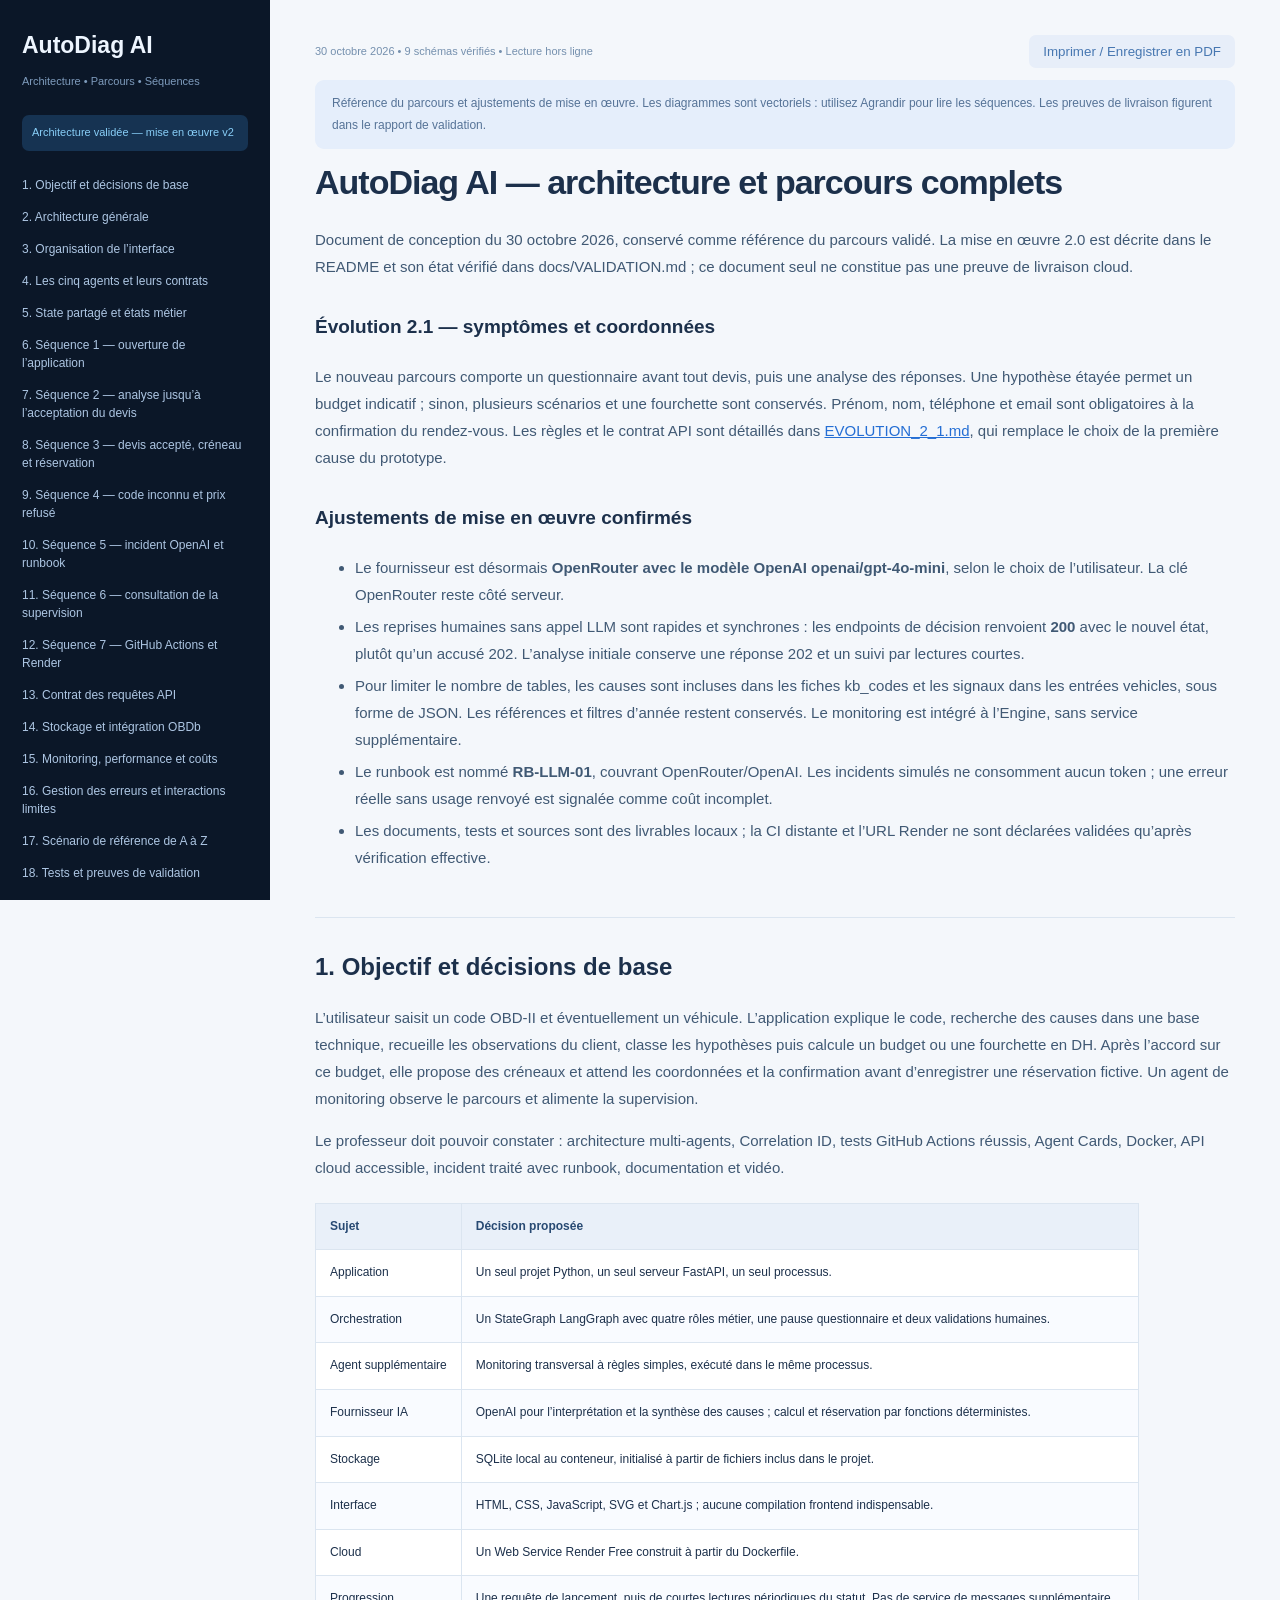
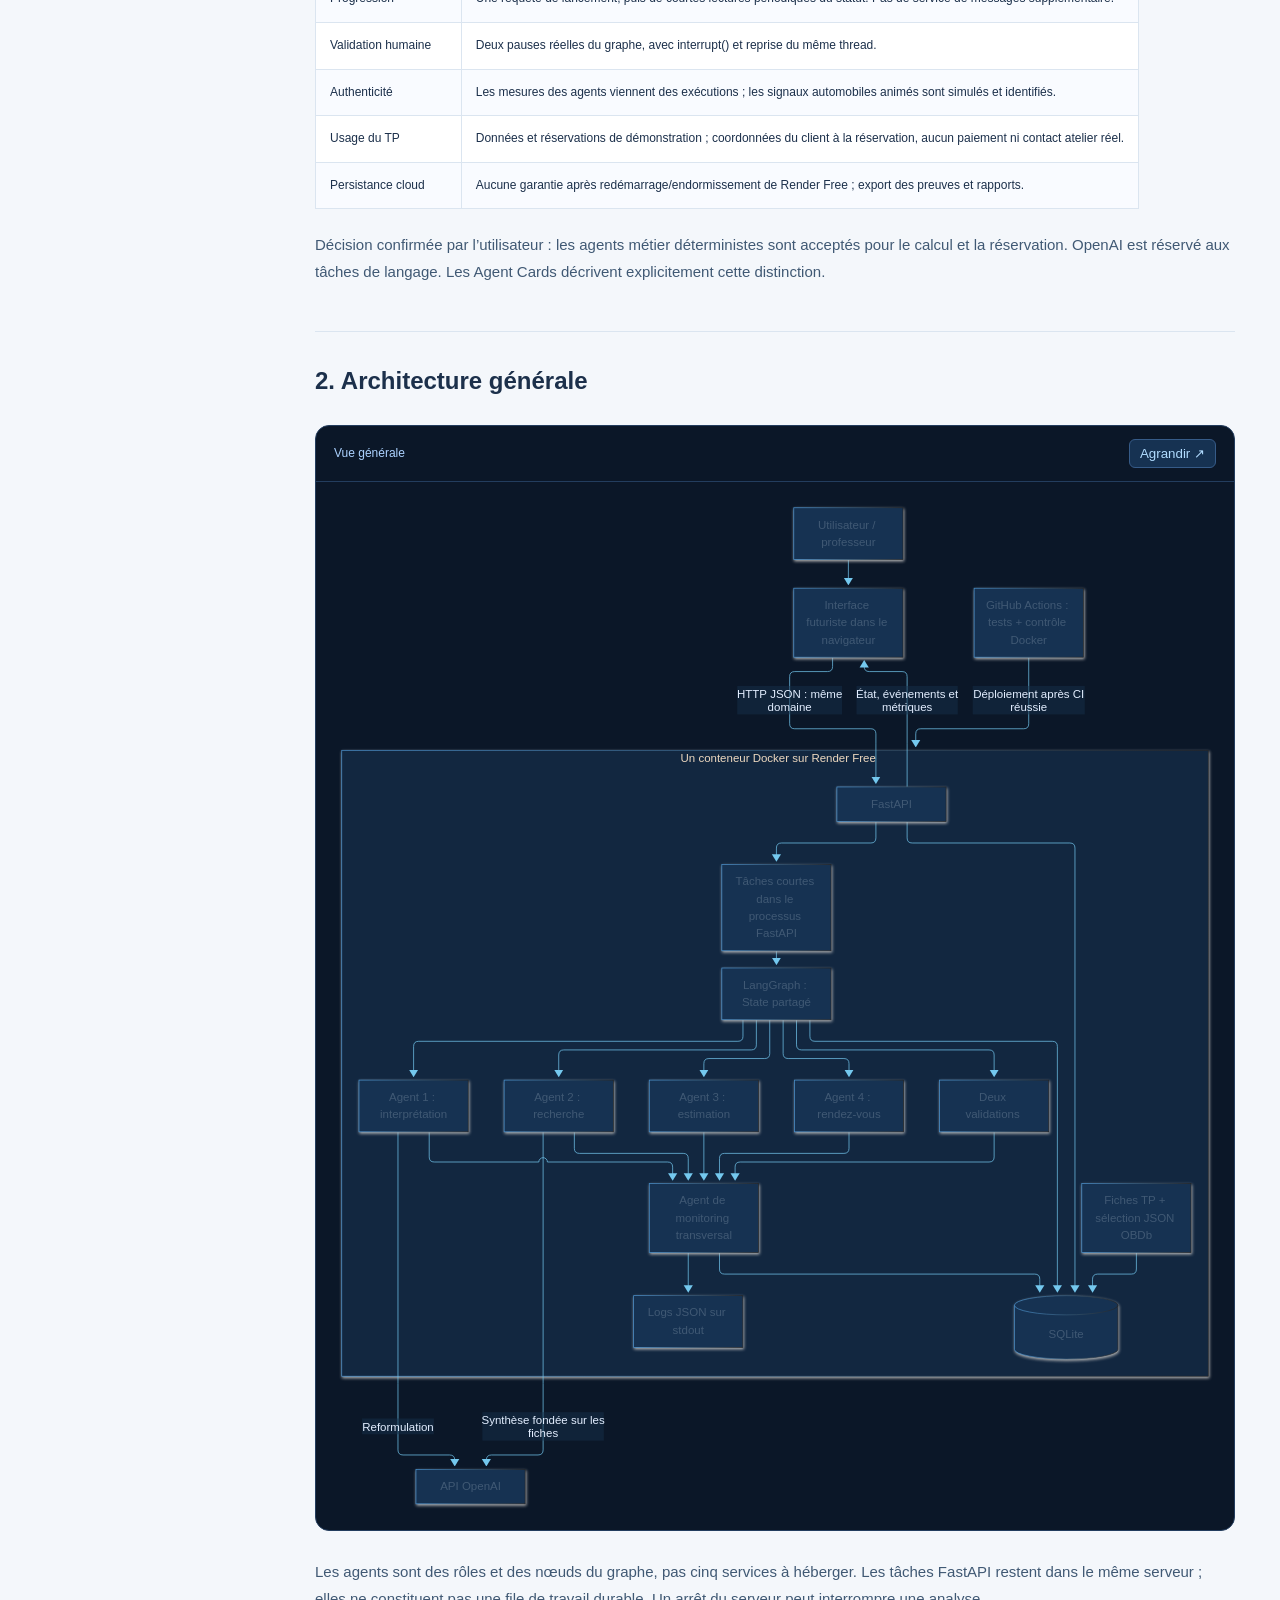
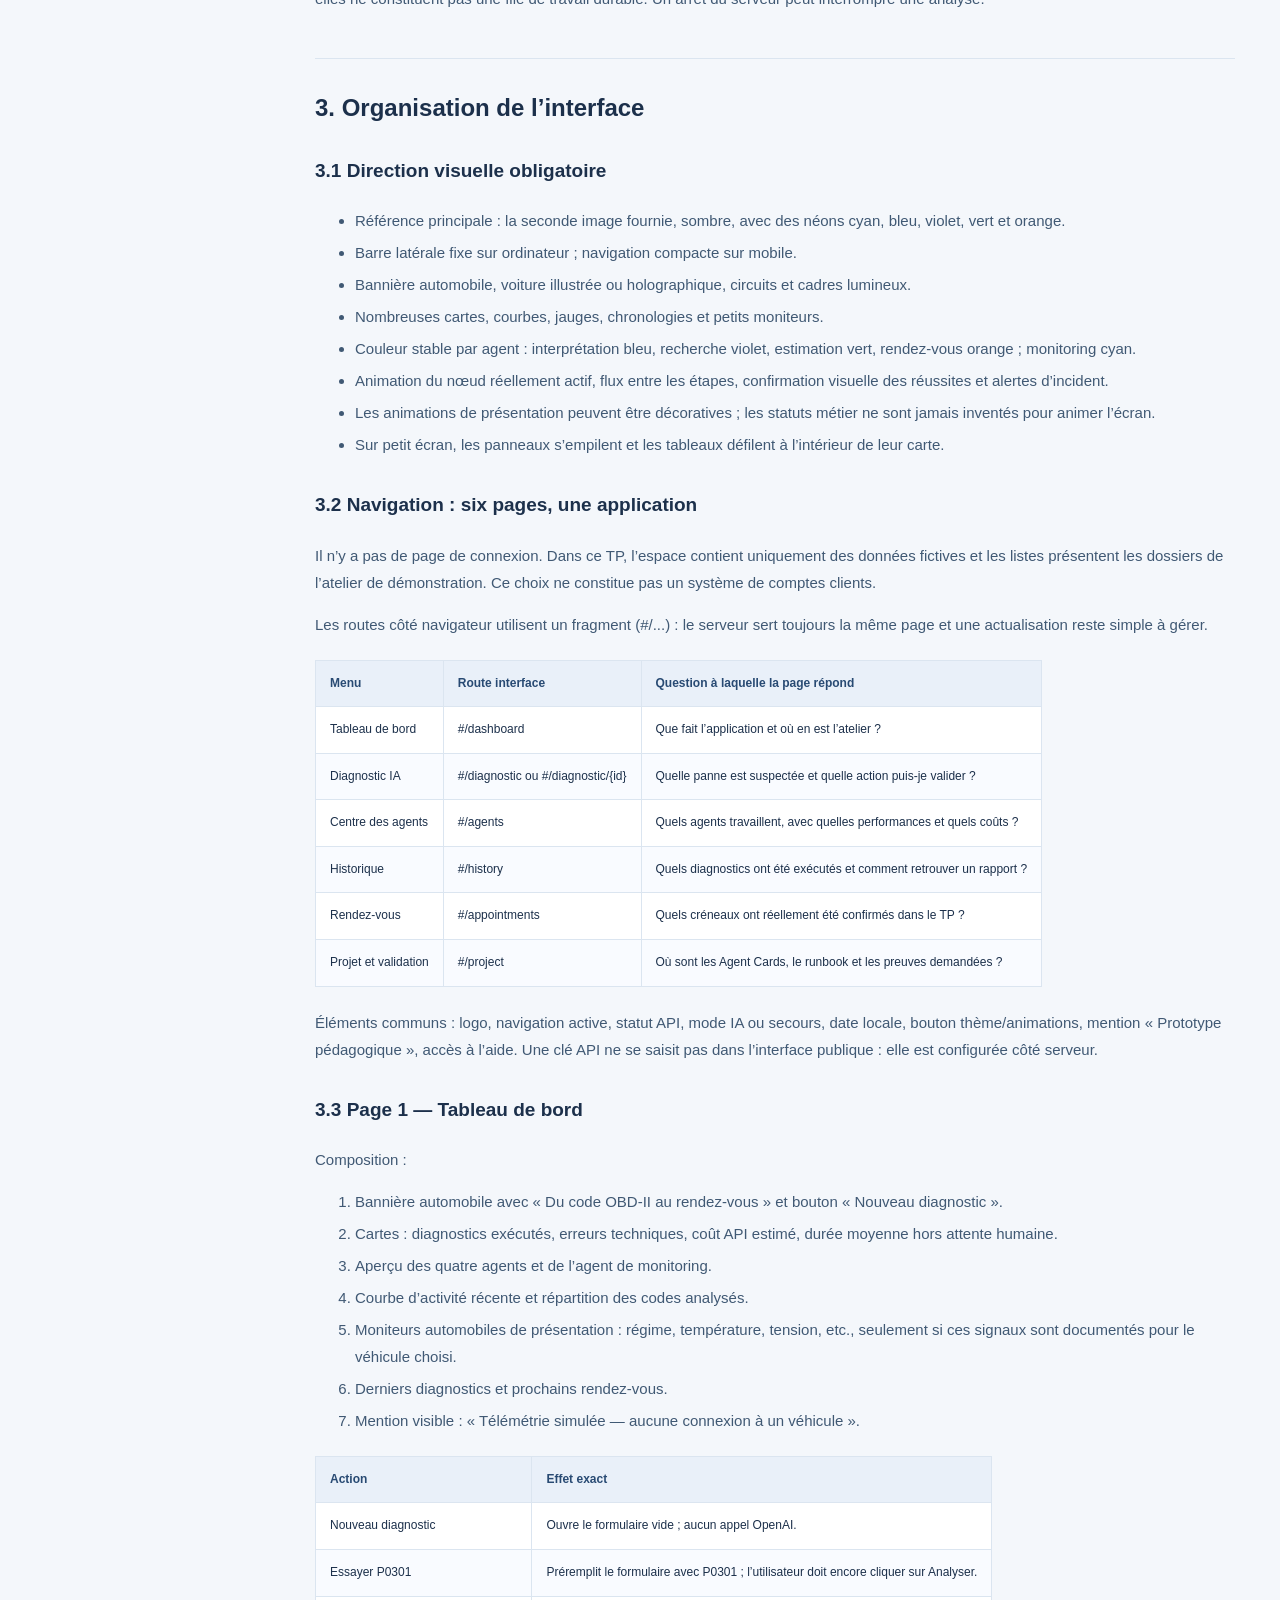
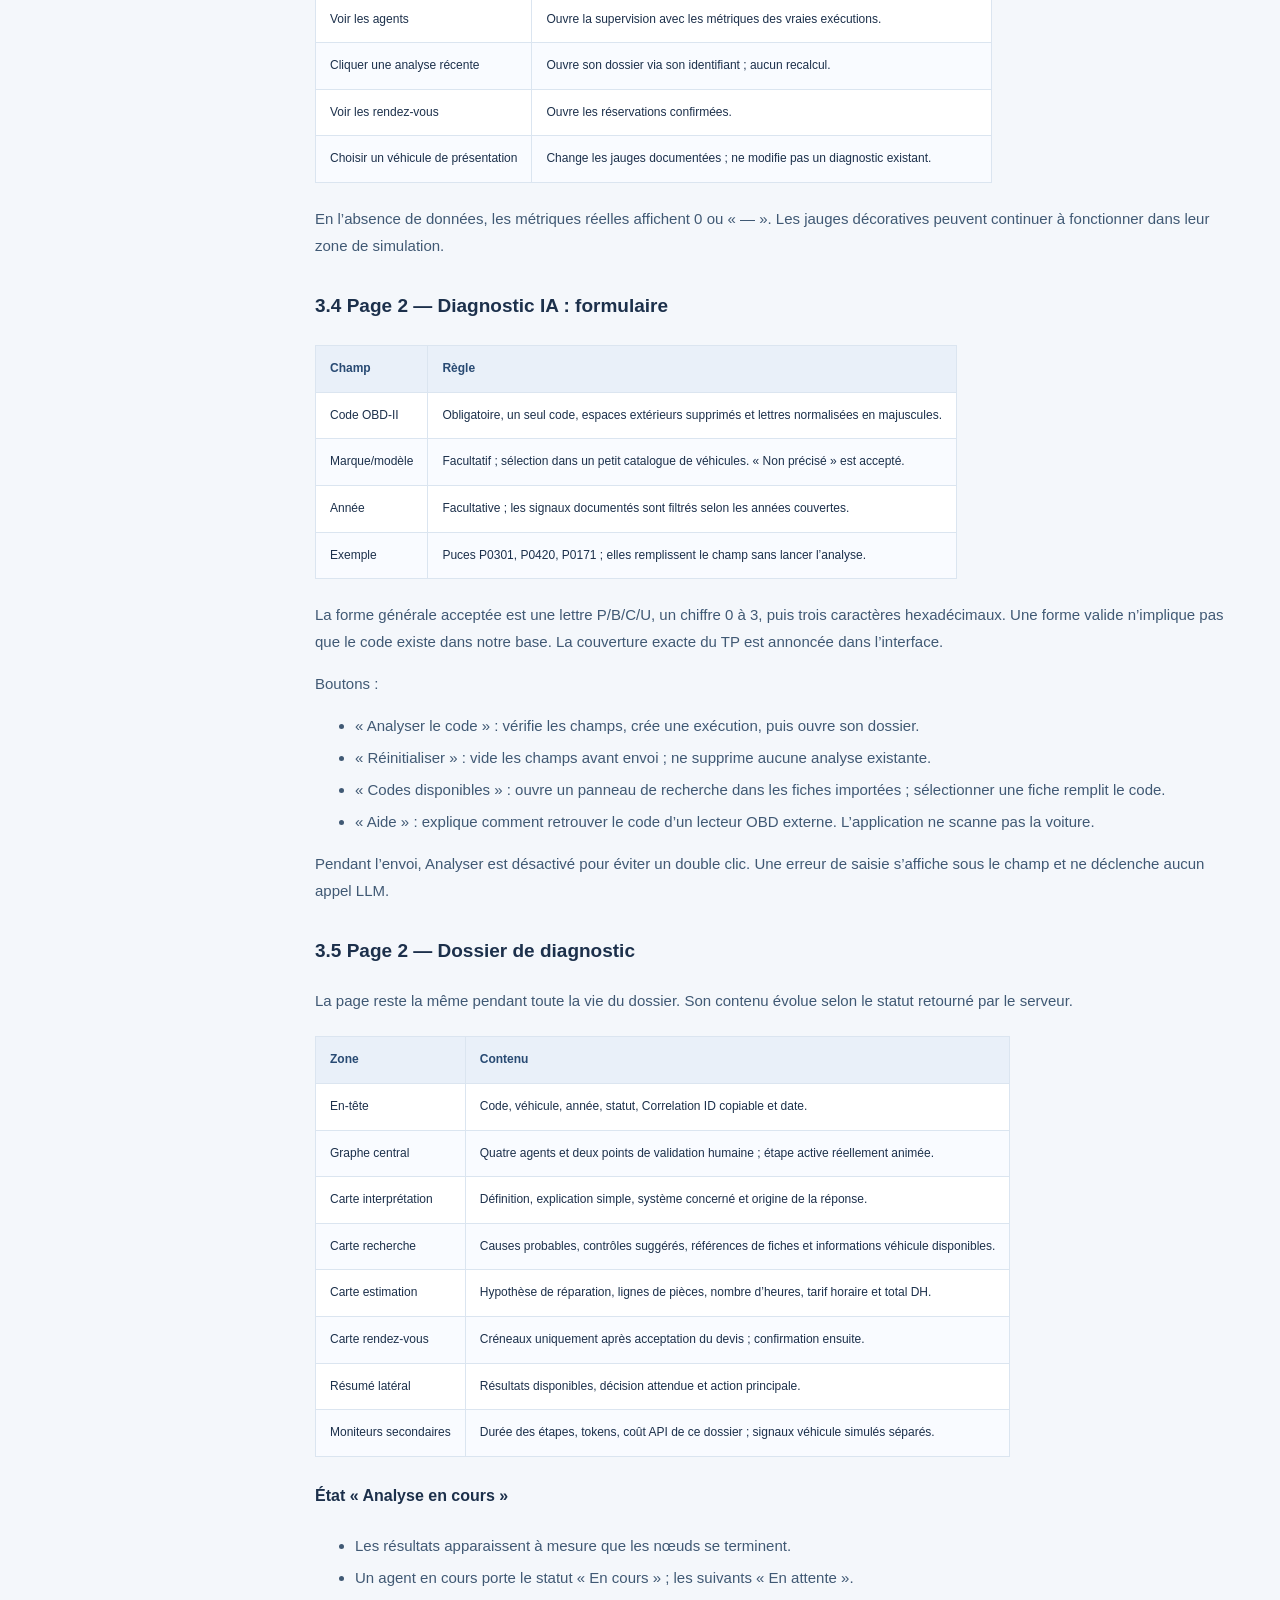
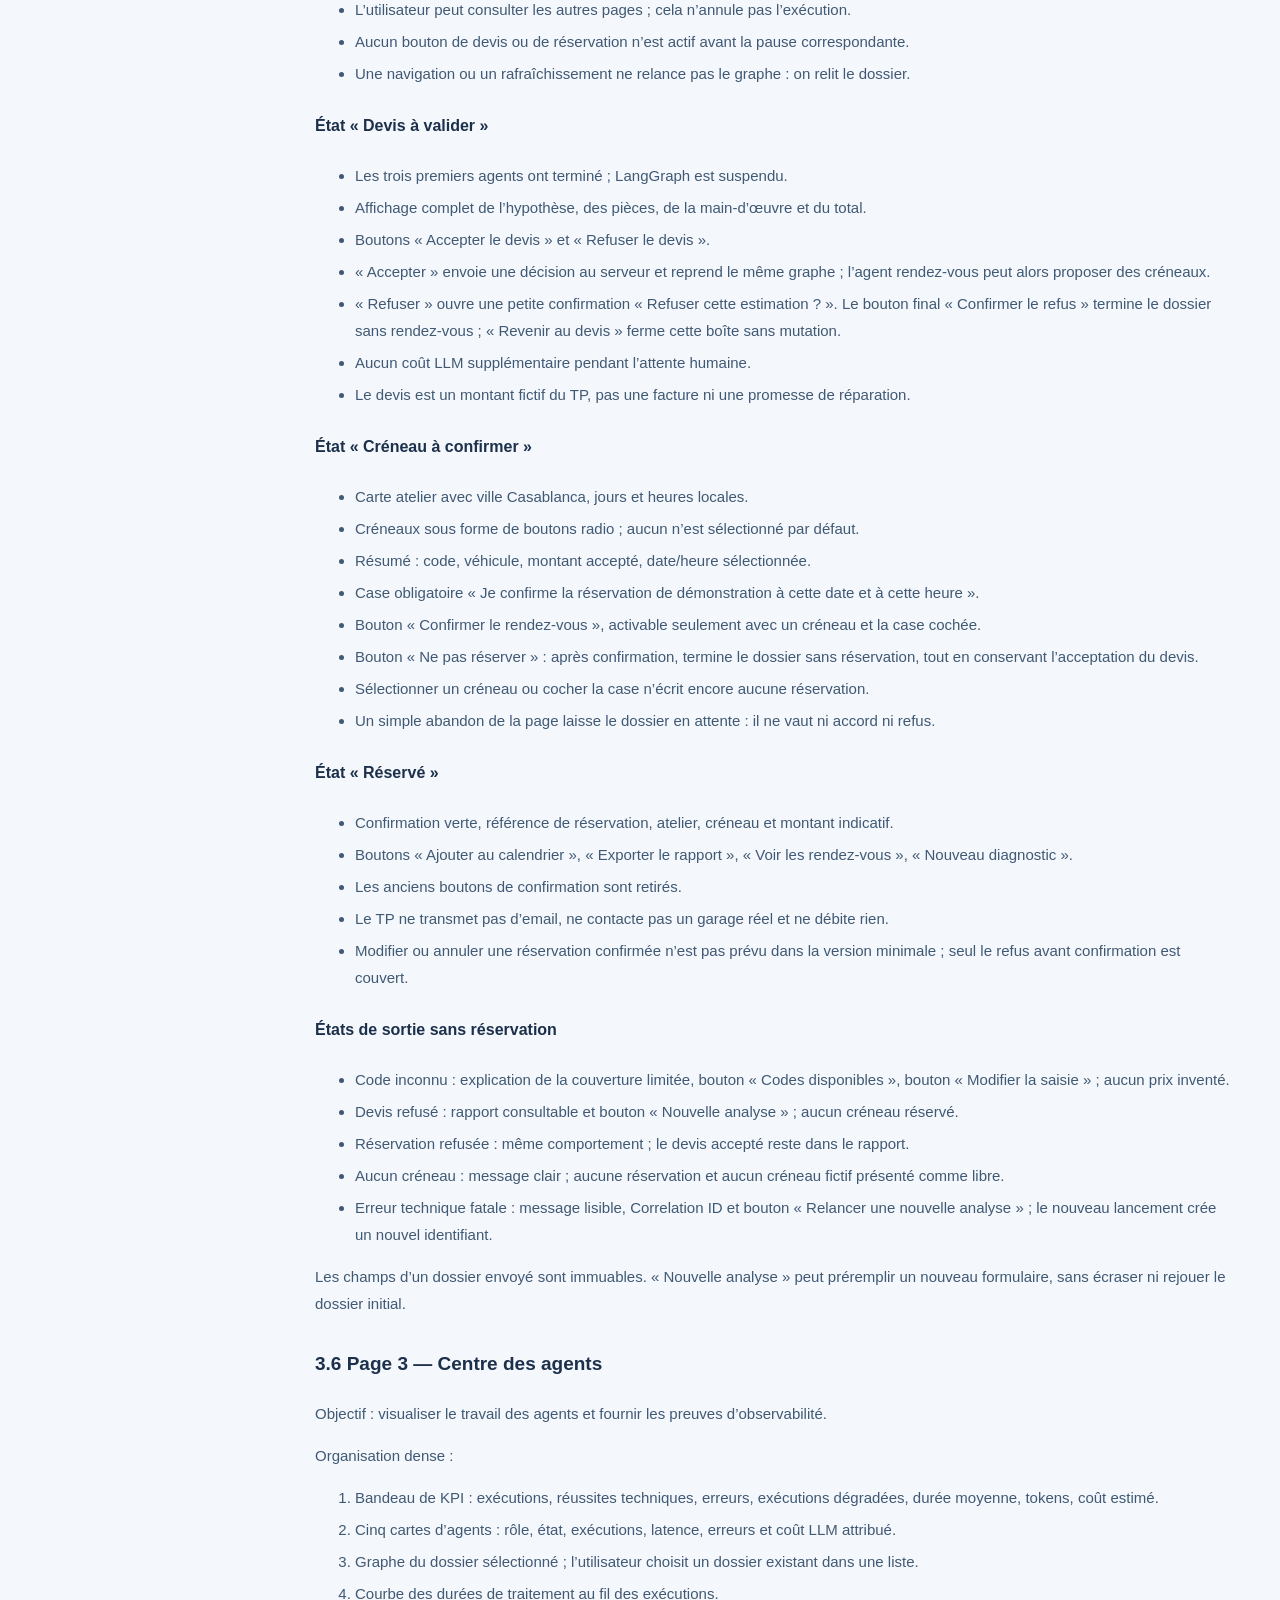
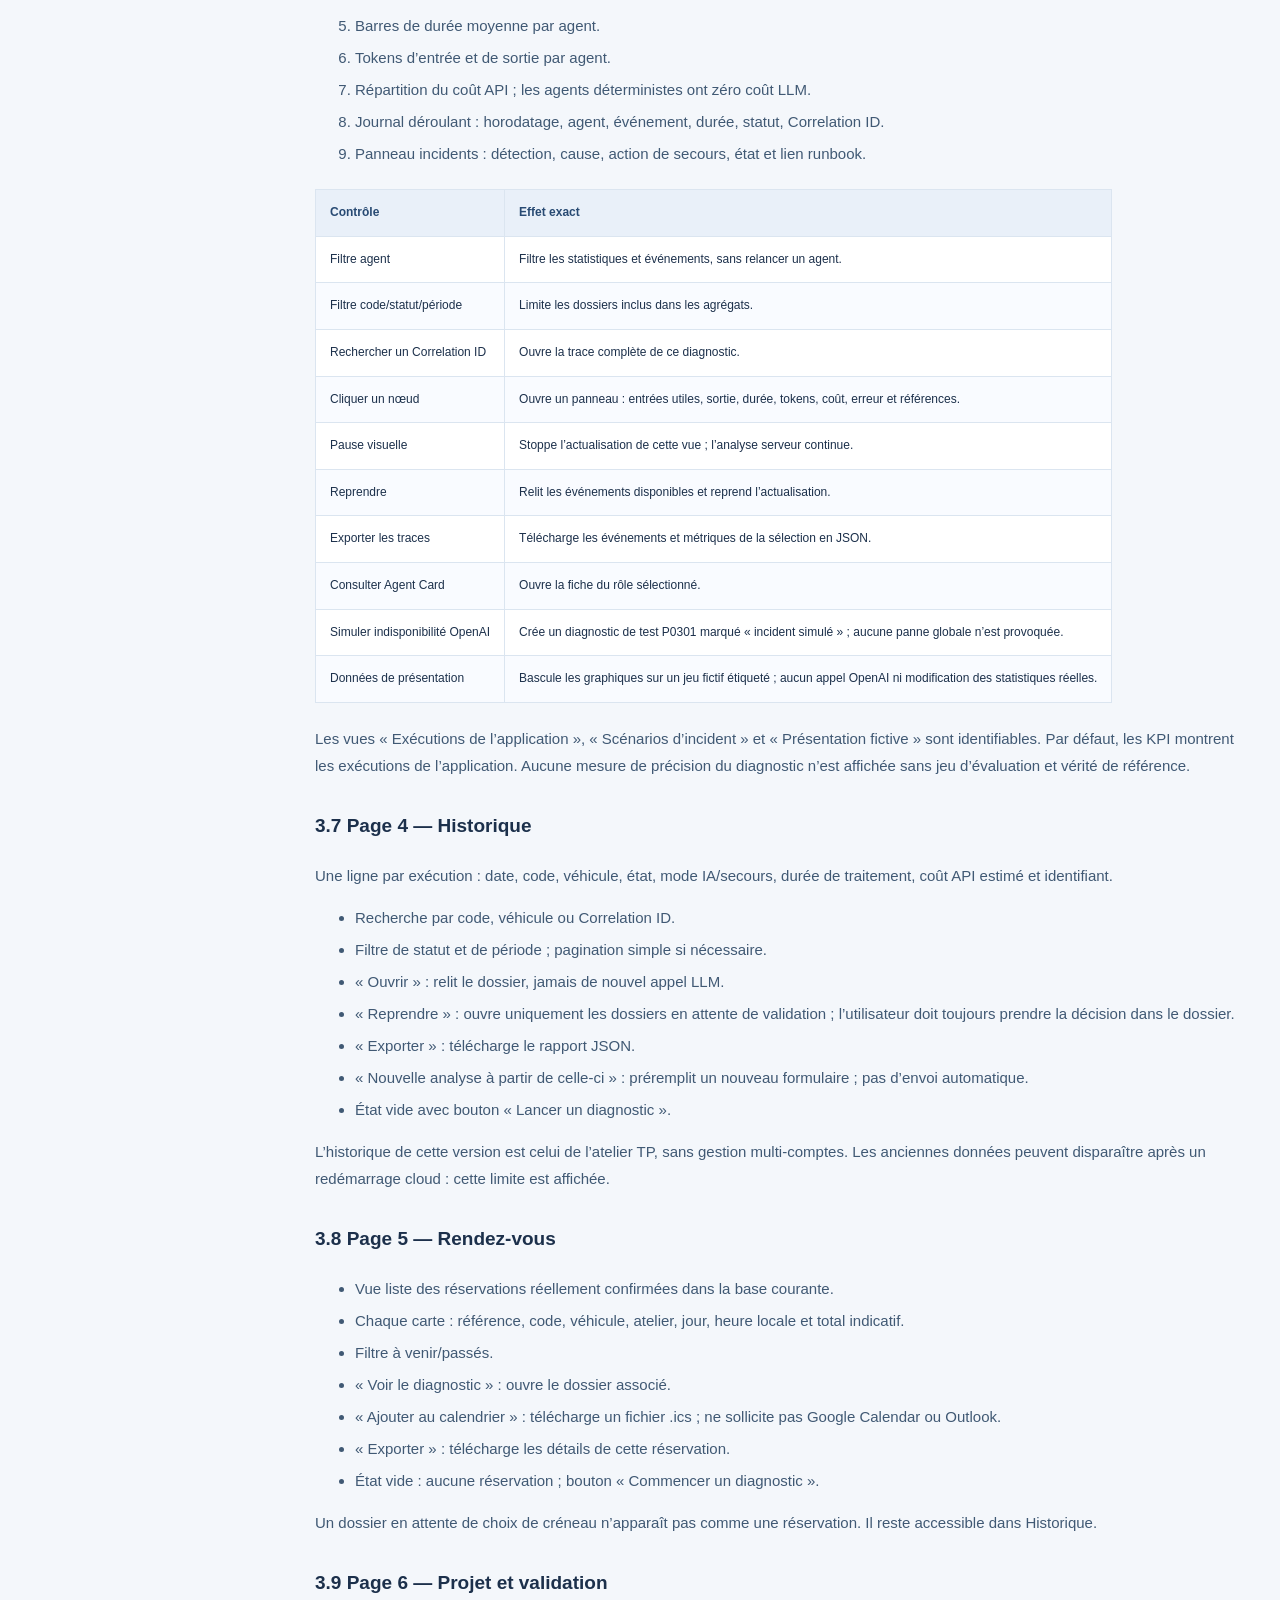
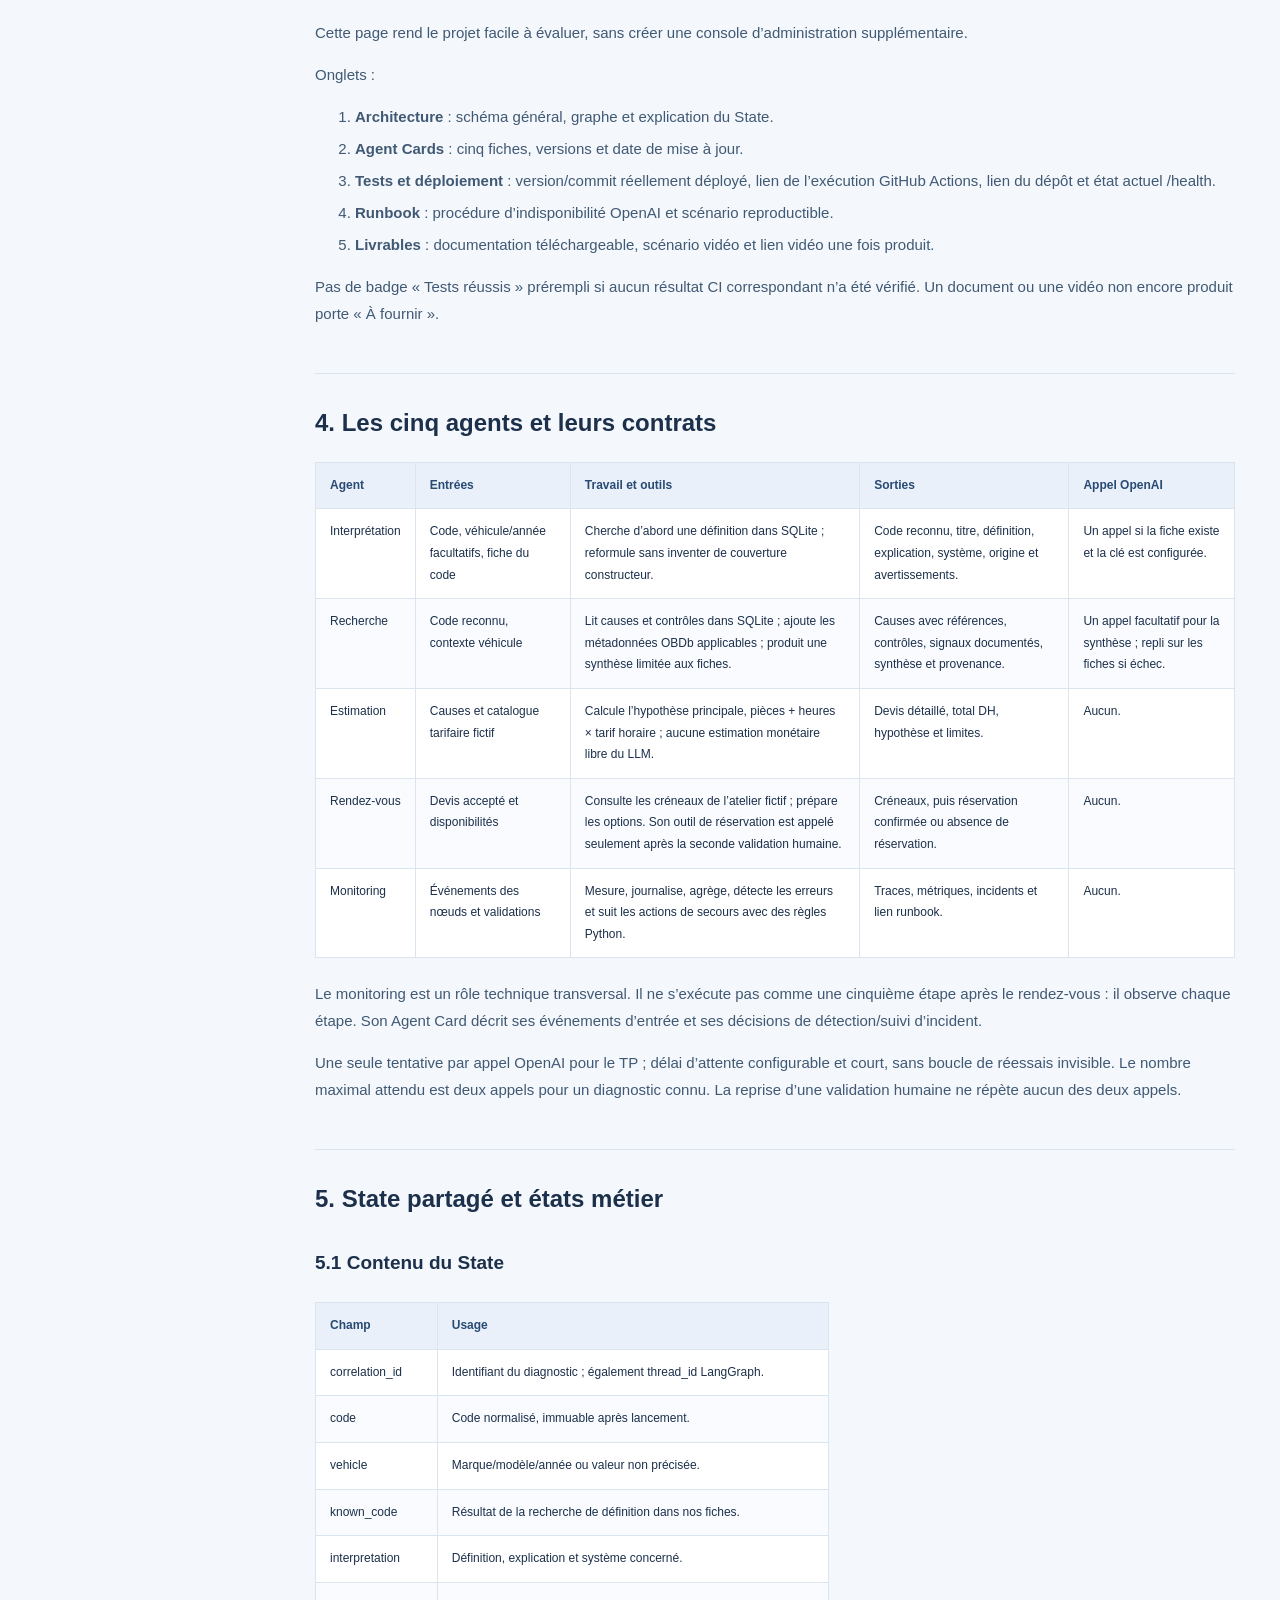
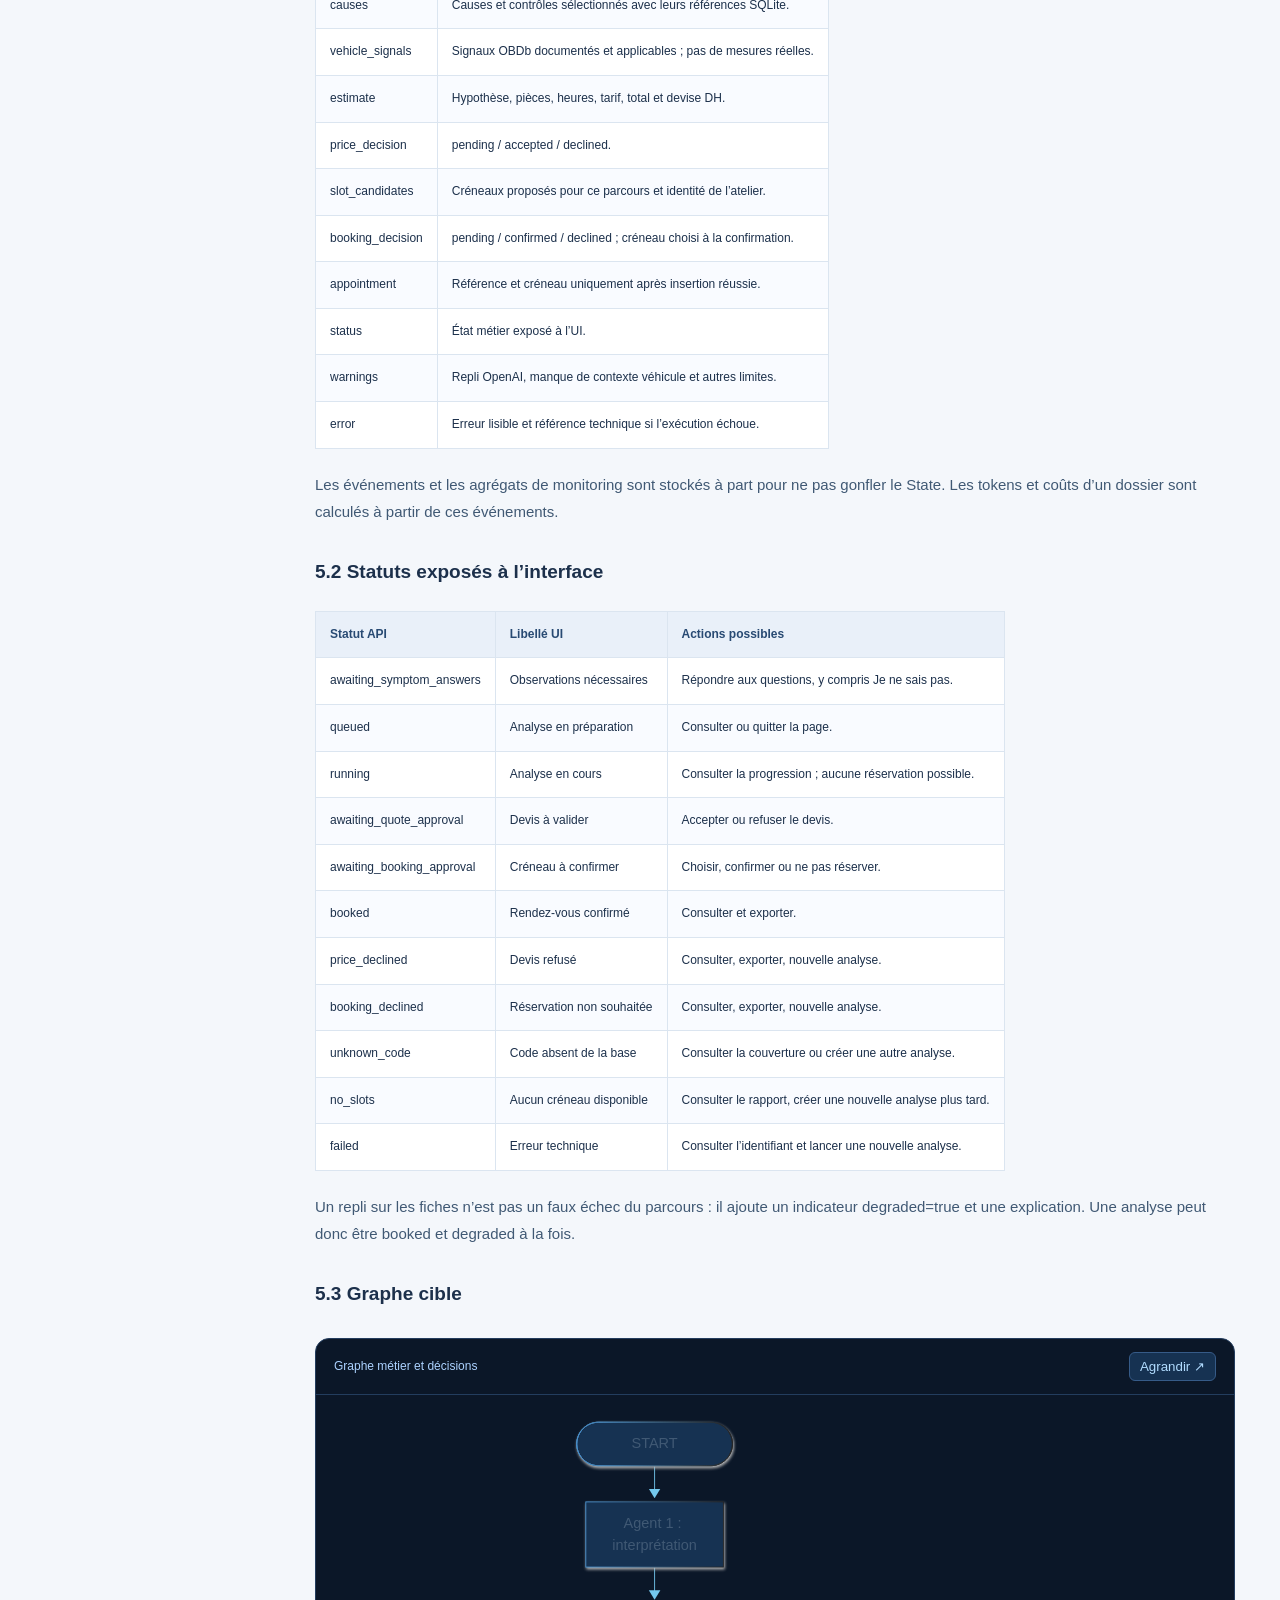
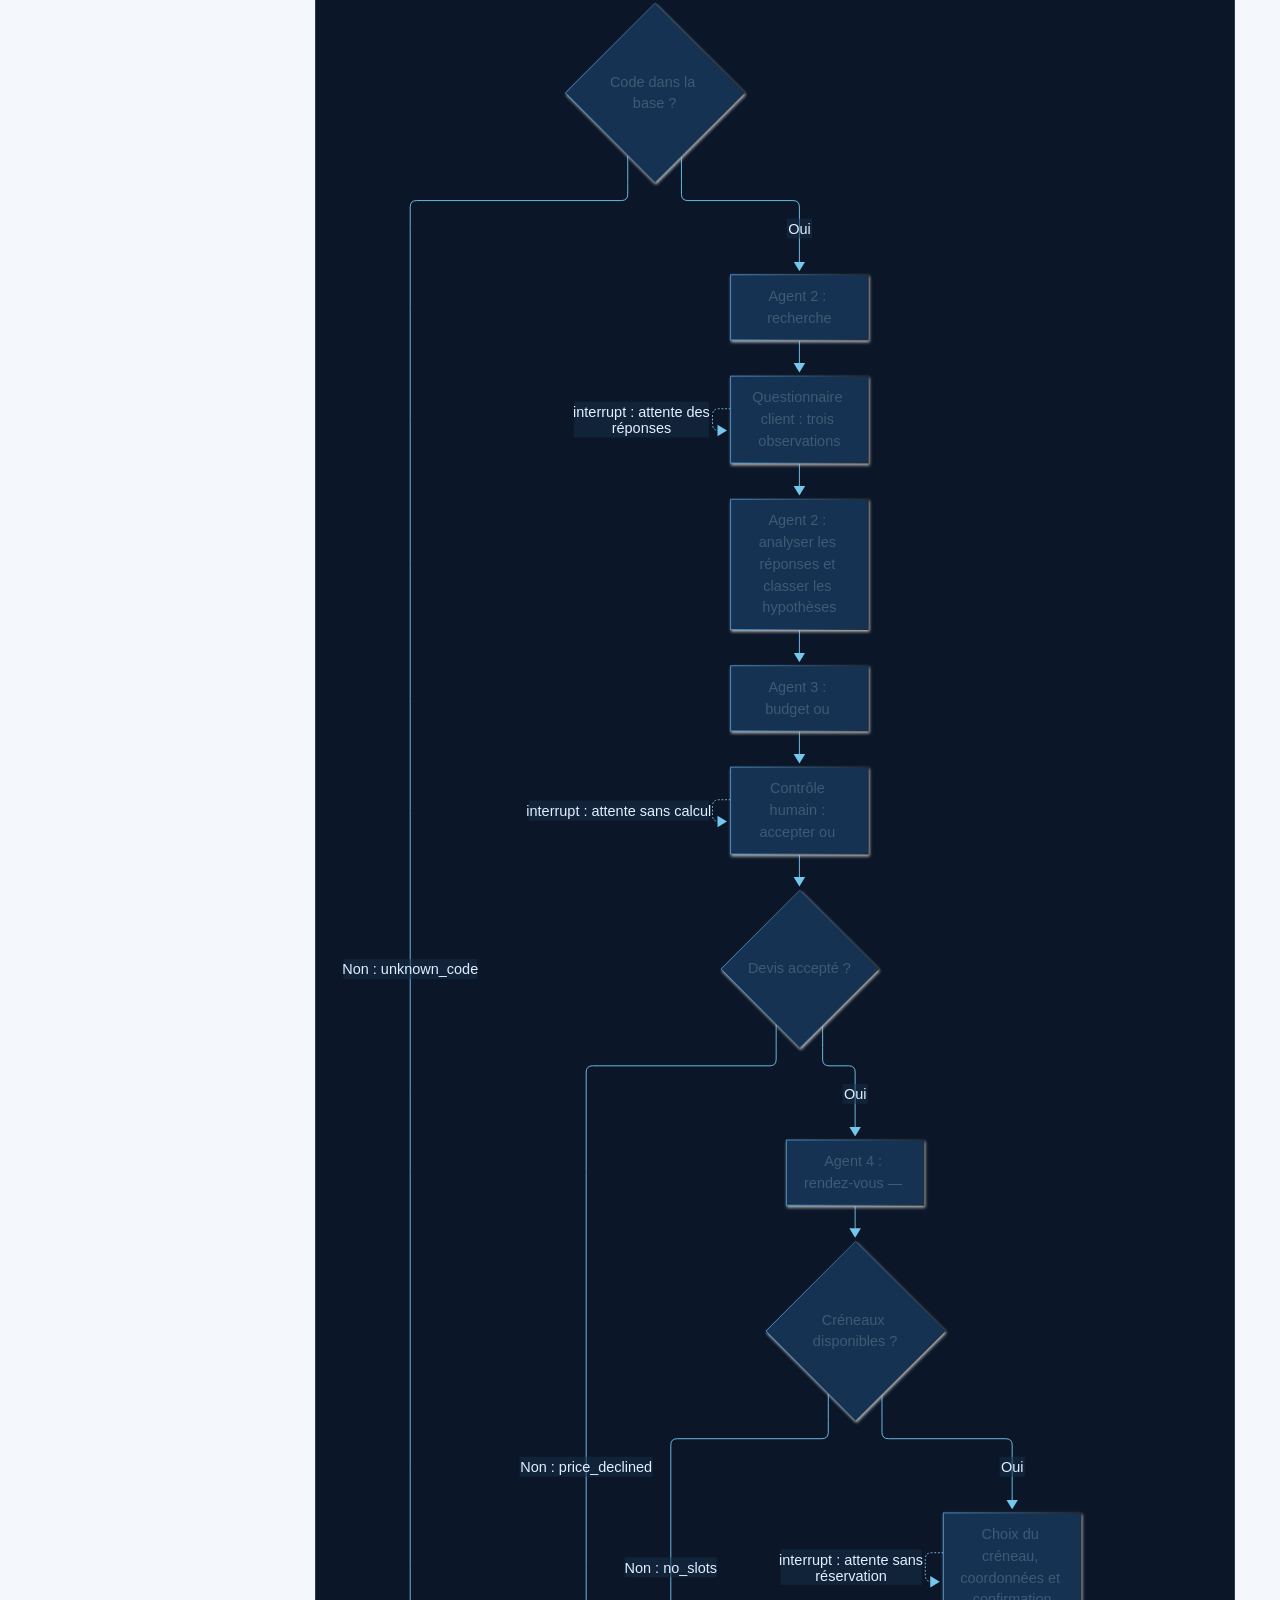
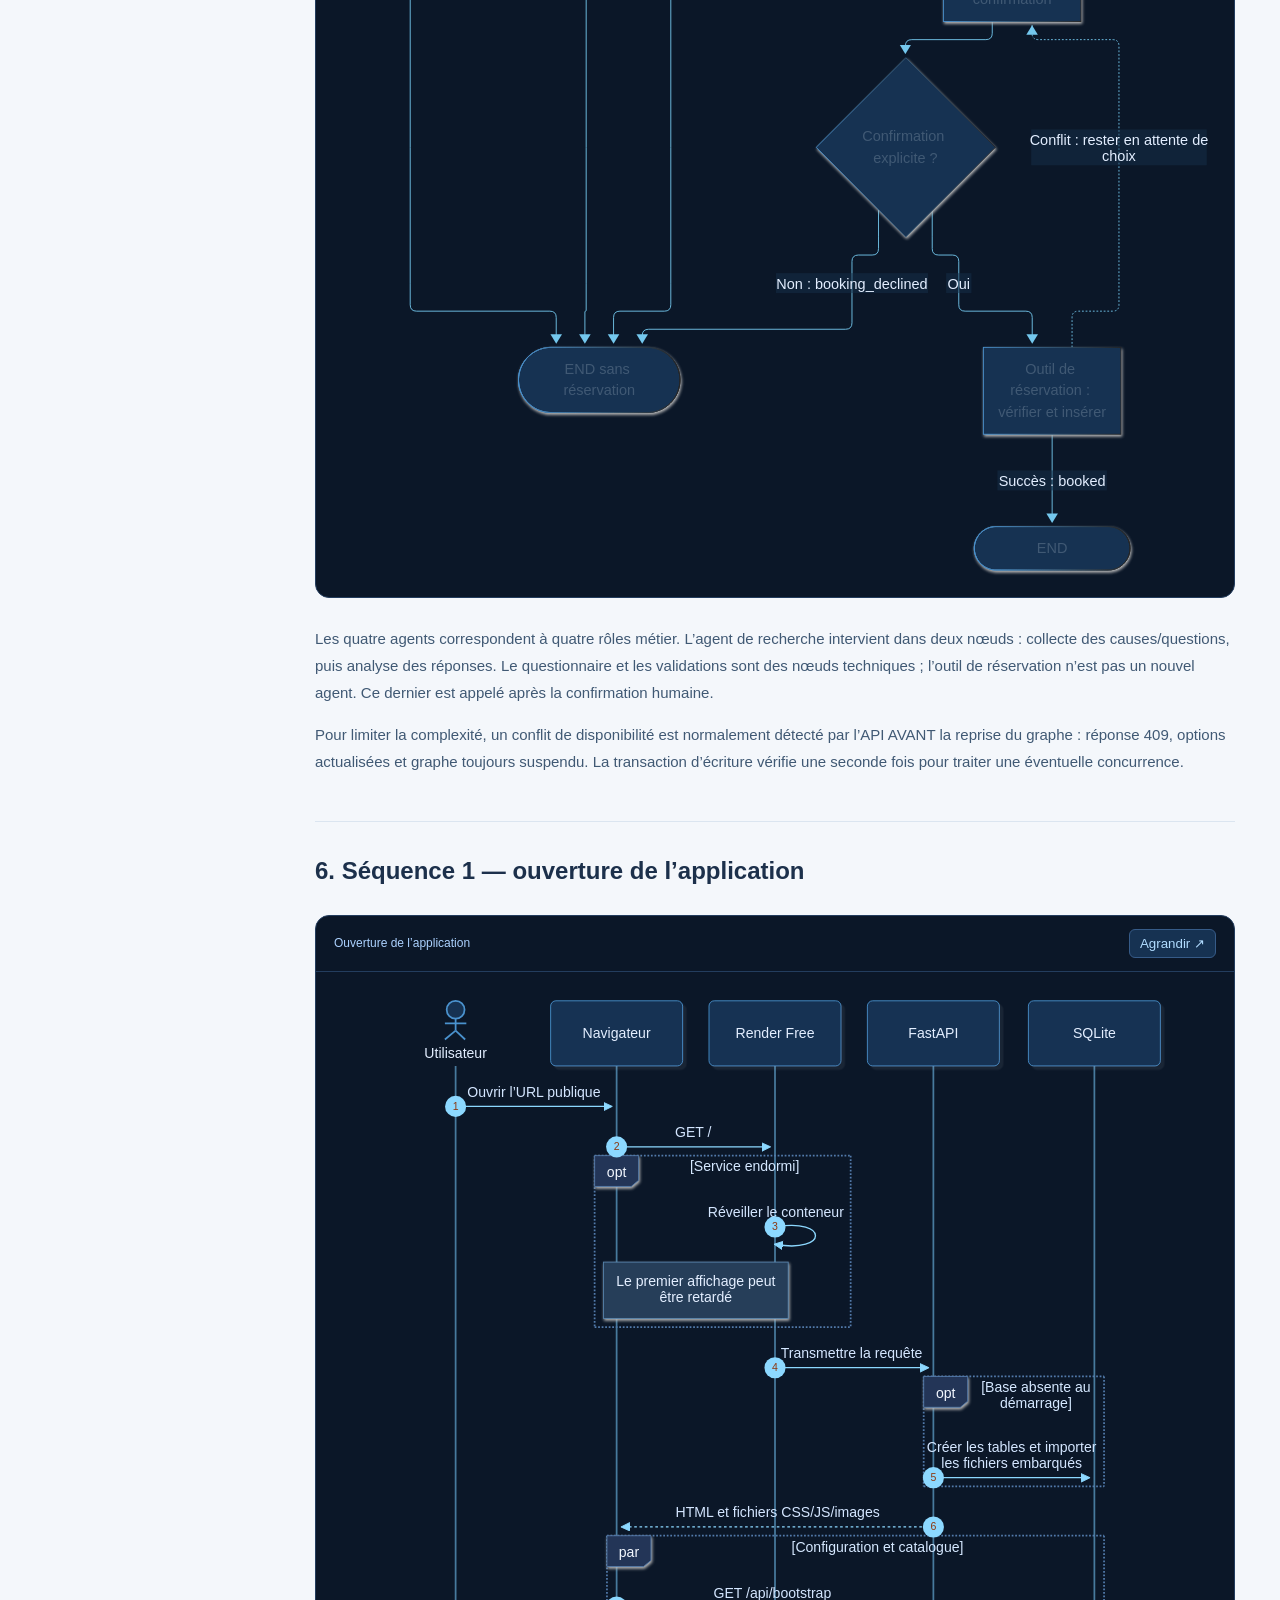
==== commit d6a3d8b5: "Add symptom questionnaire, evidence-based estimates and customer booking details" ====
--- a/docs/ARCHITECTURE_ET_PARCOURS.html
+++ b/docs/ARCHITECTURE_ET_PARCOURS.html
@@ -1,8 +1,10 @@
 <!doctype html><html lang="fr"><head><meta charset="utf-8"><meta name="viewport" content="width=device-width,initial-scale=1"><title>AutoDiag AI — Architecture et parcours</title><style>
   :root{--ink:#1c304b;--muted:#61758f;--blue:#246ed4;--line:#dbe5f0}*{box-sizing:border-box}html{scroll-behavior:smooth}body{margin:0;font:15px/1.8 Arial,sans-serif;color:var(--ink);background:#f4f7fb}aside{position:fixed;inset:0 auto 0 0;width:270px;padding:25px 22px;overflow:auto;background:#0b1728;color:#a8bed8}aside strong{font-size:23px;color:#eef6ff;display:block}aside small{font-size:11px;display:block;color:#7e9bbc;margin:6px 0 23px}nav a{display:block;padding:7px 0;font-size:12px;line-height:1.5;color:#adc6e3;text-decoration:none}nav a:hover{color:#73d5ff}.status{background:#163352;color:#88cef7;border-radius:7px;padding:8px 10px;font-size:11px;margin-bottom:18px}main{margin-left:270px;padding:35px 45px 80px;max-width:1600px}h1{font-size:34px;line-height:1.25;letter-spacing:-1px;margin:10px 0 22px}h2{font-size:24px;line-height:1.4;border-top:1px solid var(--line);padding-top:32px;margin:46px 0 20px;scroll-margin-top:15px}h3{font-size:19px;margin-top:30px;scroll-margin-top:15px}h4{font-size:16px;margin-top:25px}p,li{color:#405974}li{margin:5px 0}a{color:var(--blue)}table{border-collapse:collapse;width:100%;font-size:12px;margin:22px 0;display:block;overflow-x:auto}th,td{padding:12px 14px;border:1px solid var(--line);text-align:left;vertical-align:top}th{background:#e9f0f9;color:#284a73}td{background:#fff}tr:nth-child(even) td{background:#f9fbff}pre{padding:20px;background:#102037;color:#d1e7ff;overflow:auto;border-radius:10px;font-size:12px;line-height:1.6}code{font-family:Consolas,monospace}.diagram{margin:27px 0;padding:0;border:1px solid #233d5e;background:#0b1728;border-radius:14px;overflow:hidden}.diagram figcaption{display:flex;justify-content:space-between;align-items:center;color:#acd2ff;font-size:12px;padding:13px 18px;border-bottom:1px solid #233d5e}.diagram button{border:1px solid #365b88;color:#b1dcff;background:#163252;border-radius:6px;padding:6px 10px;cursor:pointer}.diagram-image{padding:20px;overflow:auto}.diagram-image>svg{width:100%;height:auto;max-width:none!important;display:block}.diagram-image svg text{font-family:Arial,sans-serif}.intro-note{font-size:12px;background:#e5eefb;padding:13px 17px;border-radius:9px;color:#567397}.top-tools{display:flex;justify-content:space-between;align-items:center;font-size:11px;color:#7590ae}.top-tools button{background:#e7eef9;color:#4777b1;border:0;border-radius:7px;padding:9px 14px;cursor:pointer}dialog{width:96vw;max-width:none;height:94vh;border:1px solid #30577f;border-radius:12px;background:#0b1728;padding:0;color:#cce6ff}dialog::backdrop{background:#07101ddd}dialog header{padding:10px 20px;display:flex;justify-content:space-between;align-items:center;border-bottom:1px solid #2a4666}dialog button{background:#193e64;border:1px solid #477dad;color:#daf1ff;border-radius:5px;padding:6px 11px;cursor:pointer}#zoom-host{height:calc(100% - 60px);overflow:auto;padding:25px}#zoom-host>svg{height:auto;max-width:none!important;display:block;margin:auto}.zoom-tools{display:flex;gap:8px}.dialog-help{font-size:11px;color:#7d9cbd}@media(max-width:900px){aside{position:static;width:auto;padding:20px}aside nav{display:none}aside small{margin-bottom:5px}.status{display:inline-block;margin-bottom:0}main{margin-left:0;padding:25px 18px}h1{font-size:27px}h2{font-size:21px}.diagram-image{padding:10px}.diagram-image>svg{min-width:1000px}table{font-size:11px}}@media print{aside,.top-tools,dialog,.diagram button{display:none!important}main{margin:0;padding:0;max-width:none}body{background:white;font-size:10px}h1{font-size:24px}h2{font-size:17px;break-after:avoid}h3{font-size:14px;break-after:avoid}table{font-size:8px}th,td{padding:6px}.diagram{break-inside:avoid;print-color-adjust:exact;-webkit-print-color-adjust:exact}.diagram-image>svg{min-width:0}a{color:inherit}.diagram figcaption{font-size:9px}}
-  </style></head><body><aside><strong>AutoDiag AI</strong><small>Architecture • Parcours • Séquences</small><div class="status">Architecture validée — mise en œuvre v2</div><nav><a href="#partie-2">1. Objectif et décisions de base</a><a href="#partie-3">2. Architecture générale</a><a href="#partie-4">3. Organisation de l’interface</a><a href="#partie-14">4. Les cinq agents et leurs contrats</a><a href="#partie-15">5. State partagé et états métier</a><a href="#partie-19">6. Séquence 1 — ouverture de l’application</a><a href="#partie-20">7. Séquence 2 — analyse jusqu’à l’acceptation du devis</a><a href="#partie-21">8. Séquence 3 — devis accepté, créneau et réservation</a><a href="#partie-22">9. Séquence 4 — code inconnu et prix refusé</a><a href="#partie-23">10. Séquence 5 — incident OpenAI et runbook</a><a href="#partie-24">11. Séquence 6 — consultation de la supervision</a><a href="#partie-25">12. Séquence 7 — GitHub Actions et Render</a><a href="#partie-26">13. Contrat des requêtes API</a><a href="#partie-30">14. Stockage et intégration OBDb</a><a href="#partie-36">15. Monitoring, performance et coûts</a><a href="#partie-39">16. Gestion des erreurs et interactions limites</a><a href="#partie-40">17. Scénario de référence de A à Z</a><a href="#partie-41">18. Tests et preuves de validation</a><a href="#partie-42">19. Structure cible du dépôt</a><a href="#partie-43">20. Ordre de réalisation après validation de la conception</a><a href="#partie-44">21. Décisions confirmées par l’utilisateur</a><a href="#partie-45">22. Références vérifiées</a></nav></aside><main><div class="top-tools"><span>30 octobre 2026 • 9 schémas vérifiés • Lecture hors ligne</span><button type="button" onclick="window.print()">Imprimer / Enregistrer en PDF</button></div><p class="intro-note">Référence du parcours et ajustements de mise en œuvre. Les diagrammes sont vectoriels : utilisez Agrandir pour lire les séquences. Les preuves de livraison figurent dans le rapport de validation.</p><h1 id="partie-0">AutoDiag AI — architecture et parcours complets</h1>
+  </style></head><body><aside><strong>AutoDiag AI</strong><small>Architecture • Parcours • Séquences</small><div class="status">Architecture validée — mise en œuvre v2</div><nav><a href="#partie-3">1. Objectif et décisions de base</a><a href="#partie-4">2. Architecture générale</a><a href="#partie-5">3. Organisation de l’interface</a><a href="#partie-15">4. Les cinq agents et leurs contrats</a><a href="#partie-16">5. State partagé et états métier</a><a href="#partie-20">6. Séquence 1 — ouverture de l’application</a><a href="#partie-21">7. Séquence 2 — analyse jusqu’à l’acceptation du devis</a><a href="#partie-22">8. Séquence 3 — devis accepté, créneau et réservation</a><a href="#partie-23">9. Séquence 4 — code inconnu et prix refusé</a><a href="#partie-24">10. Séquence 5 — incident OpenAI et runbook</a><a href="#partie-25">11. Séquence 6 — consultation de la supervision</a><a href="#partie-26">12. Séquence 7 — GitHub Actions et Render</a><a href="#partie-27">13. Contrat des requêtes API</a><a href="#partie-31">14. Stockage et intégration OBDb</a><a href="#partie-37">15. Monitoring, performance et coûts</a><a href="#partie-40">16. Gestion des erreurs et interactions limites</a><a href="#partie-41">17. Scénario de référence de A à Z</a><a href="#partie-42">18. Tests et preuves de validation</a><a href="#partie-43">19. Structure cible du dépôt</a><a href="#partie-44">20. Ordre de réalisation après validation de la conception</a><a href="#partie-45">21. Décisions confirmées par l’utilisateur</a><a href="#partie-46">22. Références vérifiées</a></nav></aside><main><div class="top-tools"><span>30 octobre 2026 • 9 schémas vérifiés • Lecture hors ligne</span><button type="button" onclick="window.print()">Imprimer / Enregistrer en PDF</button></div><p class="intro-note">Référence du parcours et ajustements de mise en œuvre. Les diagrammes sont vectoriels : utilisez Agrandir pour lire les séquences. Les preuves de livraison figurent dans le rapport de validation.</p><h1 id="partie-0">AutoDiag AI — architecture et parcours complets</h1>
 <p>Document de conception du 30 octobre 2026, conservé comme référence du parcours validé. La mise en œuvre 2.0 est décrite dans le README et son état vérifié dans docs/VALIDATION.md ; ce document seul ne constitue pas une preuve de livraison cloud.</p>
-<h3 id="partie-1">Ajustements de mise en œuvre confirmés</h3>
+<h3 id="partie-1">Évolution 2.1 — symptômes et coordonnées</h3>
+<p>Le nouveau parcours comporte un questionnaire avant tout devis, puis une analyse des réponses. Une hypothèse étayée permet un budget indicatif ; sinon, plusieurs scénarios et une fourchette sont conservés. Prénom, nom, téléphone et email sont obligatoires à la confirmation du rendez-vous. Les règles et le contrat API sont détaillés dans <a href="EVOLUTION_2_1.md">EVOLUTION_2_1.md</a>, qui remplace le choix de la première cause du prototype.</p>
+<h3 id="partie-2">Ajustements de mise en œuvre confirmés</h3>
 <ul>
 <li>Le fournisseur est désormais <strong>OpenRouter avec le modèle OpenAI openai/gpt-4o-mini</strong>, selon le choix de l’utilisateur. La clé OpenRouter reste côté serveur.</li>
 <li>Les reprises humaines sans appel LLM sont rapides et synchrones : les endpoints de décision renvoient <strong>200</strong> avec le nouvel état, plutôt qu’un accusé 202. L’analyse initiale conserve une réponse 202 et un suivi par lectures courtes.</li>
@@ -10,8 +12,8 @@
 <li>Le runbook est nommé <strong>RB-LLM-01</strong>, couvrant OpenRouter/OpenAI. Les incidents simulés ne consomment aucun token ; une erreur réelle sans usage renvoyé est signalée comme coût incomplet.</li>
 <li>Les documents, tests et sources sont des livrables locaux ; la CI distante et l’URL Render ne sont déclarées validées qu’après vérification effective.</li>
 </ul>
-<h2 id="partie-2">1. Objectif et décisions de base</h2>
-<p>L’utilisateur saisit un code OBD-II et éventuellement un véhicule. L’application explique le code, recherche des causes dans une base technique, calcule une estimation en DH, attend l’acceptation du devis, propose des créneaux puis attend la confirmation avant d’enregistrer une réservation fictive. Un agent de monitoring observe ce parcours et alimente une interface de supervision.</p>
+<h2 id="partie-3">1. Objectif et décisions de base</h2>
+<p>L’utilisateur saisit un code OBD-II et éventuellement un véhicule. L’application explique le code, recherche des causes dans une base technique, recueille les observations du client, classe les hypothèses puis calcule un budget ou une fourchette en DH. Après l’accord sur ce budget, elle propose des créneaux et attend les coordonnées et la confirmation avant d’enregistrer une réservation fictive. Un agent de monitoring observe le parcours et alimente la supervision.</p>
 <p>Le professeur doit pouvoir constater : architecture multi-agents, Correlation ID, tests GitHub Actions réussis, Agent Cards, Docker, API cloud accessible, incident traité avec runbook, documentation et vidéo.</p>
 <table>
 <thead>
@@ -26,7 +28,7 @@
 </tr>
 <tr>
 <td>Orchestration</td>
-<td>Un StateGraph LangGraph avec quatre agents métier et deux étapes de validation humaine.</td>
+<td>Un StateGraph LangGraph avec quatre rôles métier, une pause questionnaire et deux validations humaines.</td>
 </tr>
 <tr>
 <td>Agent supplémentaire</td>
@@ -62,7 +64,7 @@
 </tr>
 <tr>
 <td>Usage du TP</td>
-<td>Données et réservations de démonstration ; aucun nom, téléphone, paiement ou contact atelier réel.</td>
+<td>Données et réservations de démonstration ; coordonnées du client à la réservation, aucun paiement ni contact atelier réel.</td>
 </tr>
 <tr>
 <td>Persistance cloud</td>
@@ -70,10 +72,10 @@
 </tr>
 </tbody></table>
 <p>Décision confirmée par l’utilisateur : les agents métier déterministes sont acceptés pour le calcul et la réservation. OpenAI est réservé aux tâches de langage. Les Agent Cards décrivent explicitement cette distinction.</p>
-<h2 id="partie-3">2. Architecture générale</h2>
+<h2 id="partie-4">2. Architecture générale</h2>
 <figure class="diagram"><figcaption><span>Vue générale</span><button type="button" data-enlarge="0">Agrandir ↗</button></figcaption><div class="diagram-image" id="diagram-0"><svg id="architecture-diagram-0" width="1222" xmlns="http://www.w3.org/2000/svg" class="flowchart" height="1402.3486328125" viewBox="4 4 1222 1402.3486328125" role="graphics-document document" aria-roledescription="flowchart-v2"><style>#architecture-diagram-0{font-family:Arial,sans-serif;font-size:16px;fill:#e3eeff;}@keyframes edge-animation-frame{from{stroke-dashoffset:0;}}@keyframes dash{to{stroke-dashoffset:0;}}#architecture-diagram-0 .edge-animation-slow{stroke-dasharray:9,5!important;stroke-dashoffset:900;animation:dash 50s linear infinite;stroke-linecap:round;}#architecture-diagram-0 .edge-animation-fast{stroke-dasharray:9,5!important;stroke-dashoffset:900;animation:dash 20s linear infinite;stroke-linecap:round;}#architecture-diagram-0 .error-icon{fill:#122740;}#architecture-diagram-0 .error-text{fill:#edd8bf;stroke:#edd8bf;}#architecture-diagram-0 .edge-thickness-normal{stroke-width:1px;}#architecture-diagram-0 .edge-thickness-thick{stroke-width:3.5px;}#architecture-diagram-0 .edge-pattern-solid{stroke-dasharray:0;}#architecture-diagram-0 .edge-thickness-invisible{stroke-width:0;fill:none;}#architecture-diagram-0 .edge-pattern-dashed{stroke-dasharray:3;}#architecture-diagram-0 .edge-pattern-dotted{stroke-dasharray:2;}#architecture-diagram-0 .marker{fill:#74c8ee;stroke:#74c8ee;}#architecture-diagram-0 .marker.cross{stroke:#74c8ee;}#architecture-diagram-0 svg{font-family:Arial,sans-serif;font-size:16px;}#architecture-diagram-0 p{margin:0;}#architecture-diagram-0 .label{font-family:Arial,sans-serif;color:#e3eeff;}#architecture-diagram-0 .cluster-label text{fill:#edd8bf;}#architecture-diagram-0 .cluster-label span{color:#edd8bf;}#architecture-diagram-0 .cluster-label span p{background-color:transparent;}#architecture-diagram-0 .label text,#architecture-diagram-0 span{fill:#e3eeff;color:#e3eeff;}#architecture-diagram-0 .node rect,#architecture-diagram-0 .node circle,#architecture-diagram-0 .node ellipse,#architecture-diagram-0 .node polygon,#architecture-diagram-0 .node path{fill:#163252;stroke:#4a92ce;stroke-width:1px;}#architecture-diagram-0 .rough-node .label text,#architecture-diagram-0 .node .label text,#architecture-diagram-0 .image-shape .label,#architecture-diagram-0 .icon-shape .label{text-anchor:middle;}#architecture-diagram-0 .node .katex path{fill:#000;stroke:#000;stroke-width:1px;}#architecture-diagram-0 .rough-node .label,#architecture-diagram-0 .node .label,#architecture-diagram-0 .image-shape .label,#architecture-diagram-0 .icon-shape .label{text-align:center;}#architecture-diagram-0 .node.clickable{cursor:pointer;}#architecture-diagram-0 .root .anchor path{fill:#74c8ee!important;stroke-width:0;stroke:#74c8ee;}#architecture-diagram-0 .arrowheadPath{fill:#f4e8d7;}#architecture-diagram-0 .edgePaths .path{stroke:#74c8ee;stroke-width:1px;}#architecture-diagram-0 .flowchart-link{stroke:#74c8ee;fill:none;}#architecture-diagram-0 .edgeLabel{background-color:#17304a;text-align:center;}#architecture-diagram-0 .edgeLabel p{background-color:#17304a;}#architecture-diagram-0 .edgeLabel rect{opacity:0.5;background-color:#17304a;fill:#17304a;}#architecture-diagram-0 .labelBkg{background-color:rgba(23, 48, 74, 0.5);}#architecture-diagram-0 .cluster rect{fill:#122740;stroke:hsl(212.6086956522, 16.0975609756%, 6.0784313725%);stroke-width:1px;}#architecture-diagram-0 .cluster text{fill:#edd8bf;}#architecture-diagram-0 .cluster span{color:#edd8bf;}#architecture-diagram-0 .node .collapsed-indicator{fill:hsl(212.6086956522, 16.0975609756%, 6.0784313725%);stroke:none;opacity:0.6;}#architecture-diagram-0 .node .collapsed-separator{stroke:hsl(212.6086956522, 16.0975609756%, 6.0784313725%);stroke-width:0.75px;}#architecture-diagram-0 div.mermaidTooltip{position:absolute;text-align:center;max-width:200px;padding:2px;font-family:Arial,sans-serif;font-size:12px;background:#122740;border:1px solid hsl(212.6086956522, 16.0975609756%, 6.0784313725%);border-radius:2px;pointer-events:none;z-index:100;}#architecture-diagram-0 .flowchartTitleText{text-anchor:middle;font-size:18px;fill:#e3eeff;}#architecture-diagram-0 rect.text{fill:none;stroke-width:0;}#architecture-diagram-0 .icon-shape,#architecture-diagram-0 .image-shape{background-color:#17304a;text-align:center;}#architecture-diagram-0 .icon-shape p,#architecture-diagram-0 .image-shape p{background-color:#17304a;padding:2px;}#architecture-diagram-0 .icon-shape .label rect,#architecture-diagram-0 .image-shape .label rect{opacity:0.5;background-color:#17304a;fill:#17304a;}#architecture-diagram-0 .label-icon{display:inline-block;height:1em;overflow:visible;vertical-align:-0.125em;}#architecture-diagram-0 .node .label-icon path{fill:currentColor;stroke:revert;stroke-width:revert;}#architecture-diagram-0 .node .neo-node{stroke:#4a92ce;}#architecture-diagram-0 [data-look="neo"].node rect,#architecture-diagram-0 [data-look="neo"].cluster rect,#architecture-diagram-0 [data-look="neo"].node polygon{stroke:url(#architecture-diagram-0-gradient);filter:drop-shadow( 1px 2px 2px rgba(185,185,185,1));}#architecture-diagram-0 [data-look="neo"].swimlane.cluster rect{filter:none;}#architecture-diagram-0 [data-look="neo"].node path{stroke:url(#architecture-diagram-0-gradient);stroke-width:1px;}#architecture-diagram-0 [data-look="neo"].node .outer-path{filter:drop-shadow( 1px 2px 2px rgba(185,185,185,1));}#architecture-diagram-0 [data-look="neo"].node .neo-line path{stroke:#4a92ce;filter:none;}#architecture-diagram-0 [data-look="neo"].node circle{stroke:url(#architecture-diagram-0-gradient);filter:drop-shadow( 1px 2px 2px rgba(185,185,185,1));}#architecture-diagram-0 [data-look="neo"].node circle .state-start{fill:#000000;}#architecture-diagram-0 [data-look="neo"].icon-shape .icon{fill:url(#architecture-diagram-0-gradient);filter:drop-shadow( 1px 2px 2px rgba(185,185,185,1));}#architecture-diagram-0 [data-look="neo"].icon-shape .icon-neo path{stroke:url(#architecture-diagram-0-gradient);filter:drop-shadow( 1px 2px 2px rgba(185,185,185,1));}#architecture-diagram-0 :root{--mermaid-font-family:Arial,sans-serif;}</style><g><marker id="architecture-diagram-0_flowchart-v2-pointEnd" class="marker flowchart-v2" viewBox="0 0 10 10" refX="5" refY="5" markerUnits="userSpaceOnUse" markerWidth="8" markerHeight="8" orient="auto"><path d="M 0 0 L 10 5 L 0 10 z" class="arrowMarkerPath" style="stroke-width: 1; stroke-dasharray: 1, 0;"></path></marker><marker id="architecture-diagram-0_flowchart-v2-pointStart" class="marker flowchart-v2" viewBox="0 0 10 10" refX="4.5" refY="5" markerUnits="userSpaceOnUse" markerWidth="8" markerHeight="8" orient="auto"><path d="M 0 5 L 10 10 L 10 0 z" class="arrowMarkerPath" style="stroke-width: 1; stroke-dasharray: 1, 0;"></path></marker><marker id="architecture-diagram-0_flowchart-v2-pointEnd-margin" class="marker flowchart-v2" viewBox="0 0 11.5 14" refX="11.5" refY="7" markerUnits="userSpaceOnUse" markerWidth="10.5" markerHeight="14" orient="auto"><path d="M 0 0 L 11.5 7 L 0 14 z" class="arrowMarkerPath" style="stroke-width: 0; stroke-dasharray: 1, 0;"></path></marker><marker id="architecture-diagram-0_flowchart-v2-pointStart-margin" class="marker flowchart-v2" viewBox="0 0 11.5 14" refX="1" refY="7" markerUnits="userSpaceOnUse" markerWidth="11.5" markerHeight="14" orient="auto"><polygon points="0,7 11.5,14 11.5,0" class="arrowMarkerPath" style="stroke-width: 0; stroke-dasharray: 1, 0;"></polygon></marker><marker id="architecture-diagram-0_flowchart-v2-circleEnd" class="marker flowchart-v2" viewBox="0 0 10 10" refX="11" refY="5" markerUnits="userSpaceOnUse" markerWidth="11" markerHeight="11" orient="auto"><circle cx="5" cy="5" r="5" class="arrowMarkerPath" style="stroke-width: 1; stroke-dasharray: 1, 0;"></circle></marker><marker id="architecture-diagram-0_flowchart-v2-circleStart" class="marker flowchart-v2" viewBox="0 0 10 10" refX="-1" refY="5" markerUnits="userSpaceOnUse" markerWidth="11" markerHeight="11" orient="auto"><circle cx="5" cy="5" r="5" class="arrowMarkerPath" style="stroke-width: 1; stroke-dasharray: 1, 0;"></circle></marker><marker id="architecture-diagram-0_flowchart-v2-circleEnd-margin" class="marker flowchart-v2" viewBox="0 0 10 10" refY="5" refX="12.25" markerUnits="userSpaceOnUse" markerWidth="14" markerHeight="14" orient="auto"><circle cx="5" cy="5" r="5" class="arrowMarkerPath" style="stroke-width: 0; stroke-dasharray: 1, 0;"></circle></marker><marker id="architecture-diagram-0_flowchart-v2-circleStart-margin" class="marker flowchart-v2" viewBox="0 0 10 10" refX="-2" refY="5" markerUnits="userSpaceOnUse" markerWidth="14" markerHeight="14" orient="auto"><circle cx="5" cy="5" r="5" class="arrowMarkerPath" style="stroke-width: 0; stroke-dasharray: 1, 0;"></circle></marker><marker id="architecture-diagram-0_flowchart-v2-crossEnd" class="marker cross flowchart-v2" viewBox="0 0 11 11" refX="12" refY="5.2" markerUnits="userSpaceOnUse" markerWidth="11" markerHeight="11" orient="auto"><path d="M 1,1 l 9,9 M 10,1 l -9,9" class="arrowMarkerPath" style="stroke-width: 2; stroke-dasharray: 1, 0;"></path></marker><marker id="architecture-diagram-0_flowchart-v2-crossStart" class="marker cross flowchart-v2" viewBox="0 0 11 11" refX="-1" refY="5.2" markerUnits="userSpaceOnUse" markerWidth="11" markerHeight="11" orient="auto"><path d="M 1,1 l 9,9 M 10,1 l -9,9" class="arrowMarkerPath" style="stroke-width: 2; stroke-dasharray: 1, 0;"></path></marker><marker id="architecture-diagram-0_flowchart-v2-crossEnd-margin" class="marker cross flowchart-v2" viewBox="0 0 15 15" refX="17.7" refY="7.5" markerUnits="userSpaceOnUse" markerWidth="12" markerHeight="12" orient="auto"><path d="M 1,1 L 14,14 M 1,14 L 14,1" class="arrowMarkerPath" style="stroke-width: 2.5;"></path></marker><marker id="architecture-diagram-0_flowchart-v2-crossStart-margin" class="marker cross flowchart-v2" viewBox="0 0 15 15" refX="-3.5" refY="7.5" markerUnits="userSpaceOnUse" markerWidth="12" markerHeight="12" orient="auto"><path d="M 1,1 L 14,14 M 1,14 L 14,1" class="arrowMarkerPath" style="stroke-width: 2.5; stroke-dasharray: 1, 0;"></path></marker><g class="root"><g class="clusters"><g class="cluster" id="architecture-diagram-0-Docker" data-look="neo"><rect style="" x="12" y="349.5999984741211" width="1206" height="871.1486968994141"></rect><g class="cluster-label" transform="translate(483.5, 349.5999984741211)"><g><rect class="background" style="stroke: none"></rect><text y="-10.1" style=""><tspan class="text-outer-tspan row" x="0" y="-0.1em" dy="1.1em"><tspan font-style="normal" class="text-inner-tspan" font-weight="normal">Un</tspan><tspan font-style="normal" class="text-inner-tspan" font-weight="normal"> conteneur</tspan><tspan font-style="normal" class="text-inner-tspan" font-weight="normal"> Docker</tspan><tspan font-style="normal" class="text-inner-tspan" font-weight="normal"> sur</tspan><tspan font-style="normal" class="text-inner-tspan" font-weight="normal"> Render</tspan><tspan font-style="normal" class="text-inner-tspan" font-weight="normal"> Free</tspan></tspan></text></g></g></g></g><g class="edges edgePaths"><path d="M717.1404761904762,84L717.1404761904762,120" id="architecture-diagram-0-L_User_Browser_0" class="edge-thickness-normal edge-pattern-solid edge-thickness-normal edge-pattern-solid flowchart-link" style="stroke-dasharray: 0 0 32 4; stroke-dashoffset: 0;;" data-edge="true" data-et="edge" data-id="L_User_Browser_0" data-points="W3sieCI6NzE3LjE0MDQ3NjE5MDQ3NjIsInkiOjg0fSx7IngiOjcxNy4xNDA0NzYxOTA0NzYyLCJ5IjoxMjR9XQ==" data-look="neo" marker-end="url(#architecture-diagram-0_flowchart-v2-pointEnd-margin)"></path><path d="M695.1404761904762,220L695.1404761904762,232.92893218813452Q695.1404761904762,240 688.0694083786107,240L642.4615440023417,240Q635.3904761904762,240 635.3904761904762,247.07106781186548L635.3904761904762,312.5289306622556Q635.3904761904762,319.5999984741211 642.4615440023417,319.5999984741211L748.352741711944,319.5999984741211Q755.4238095238095,319.5999984741211 755.4238095238095,326.67106628598657L755.4238095238095,339.5999984741211L755.4238095238095,396.5999984741211" id="architecture-diagram-0-L_Browser_API_0" class="edge-thickness-normal edge-pattern-solid edge-thickness-normal edge-pattern-solid flowchart-link" style="stroke-dasharray: 0 0 341.7266845703125 4; stroke-dashoffset: 0;;" data-edge="true" data-et="edge" data-id="L_Browser_API_0" data-points="[base64]" data-look="neo" marker-end="url(#architecture-diagram-0_flowchart-v2-pointEnd-margin)"></path><path d="M755.4238095238095,448.5999984741211L755.4238095238095,471.5289306622556Q755.4238095238095,478.5999984741211 748.352741711944,478.5999984741211L624.0710678118655,478.5999984741211Q617,478.5999984741211 617,485.67106628598657L617,504.5999984741211" id="architecture-diagram-0-L_API_Worker_0" class="edge-thickness-normal edge-pattern-solid edge-thickness-normal edge-pattern-solid flowchart-link" style="stroke-dasharray: 0 0 185.0955047607422 4; stroke-dashoffset: 0;;" data-edge="true" data-et="edge" data-id="L_API_Worker_0" data-points="[base64]" data-look="neo" marker-end="url(#architecture-diagram-0_flowchart-v2-pointEnd-margin)"></path><path d="M617,628.5999984741211L617,648.5999984741211" id="architecture-diagram-0-L_Worker_Graph_0" class="edge-thickness-normal edge-pattern-solid edge-thickness-normal edge-pattern-solid flowchart-link" style="stroke-dasharray: 0 0 16 4; stroke-dashoffset: 0;;" data-edge="true" data-et="edge" data-id="L_Worker_Graph_0" data-points="W3sieCI6NjE3LCJ5Ijo2MjguNTk5OTk4NDc0MTIxMX0seyJ4Ijo2MTcsInkiOjY1Mi41OTk5OTg0NzQxMjExfV0=" data-look="neo" marker-end="url(#architecture-diagram-0_flowchart-v2-pointEnd-margin)"></path><path d="M570.4285714285714,724.5999984741211L570.4285714285714,747.5289306622556Q570.4285714285714,754.5999984741211 563.357503616706,754.5999984741211L119.07106781186546,754.5999984741211Q111.99999999999999,754.5999984741211 111.99999999999999,761.6710662859866L111.99999999999999,804.5999984741211" id="architecture-diagram-0-L_Graph_I_0" class="edge-thickness-normal edge-pattern-solid edge-thickness-normal edge-pattern-solid flowchart-link" style="stroke-dasharray: 0 0 529.1002807617188 4; stroke-dashoffset: 0;;" data-edge="true" data-et="edge" data-id="L_Graph_I_0" data-points="[base64]" data-look="neo" marker-end="url(#architecture-diagram-0_flowchart-v2-pointEnd-margin)"></path><path d="M589.0571428571428,724.5999984741211L589.0571428571428,759.5289306622556Q589.0571428571428,766.5999984741211 581.9860750452774,766.5999984741211L321.0710678118655,766.5999984741211Q314,766.5999984741211 314,773.6710662859866L314,804.5999984741211" id="architecture-diagram-0-L_Graph_R_0" class="edge-thickness-normal edge-pattern-solid edge-thickness-normal edge-pattern-solid flowchart-link" style="stroke-dasharray: 0 0 345.7288513183594 4; stroke-dashoffset: 0;;" data-edge="true" data-et="edge" data-id="L_Graph_R_0" data-points="[base64]" data-look="neo" marker-end="url(#architecture-diagram-0_flowchart-v2-pointEnd-margin)"></path><path d="M607.6857142857143,724.5999984741211L607.6857142857143,771.5289306622556Q607.6857142857143,778.5999984741211 600.6146464738488,778.5999984741211L523.0710678118655,778.5999984741211Q516,778.5999984741211 516,785.6710662859866L516,804.5999984741211" id="architecture-diagram-0-L_Graph_E_0" class="edge-thickness-normal edge-pattern-solid edge-thickness-normal edge-pattern-solid flowchart-link" style="stroke-dasharray: 0 0 162.35743713378906 4; stroke-dashoffset: 0;;" data-edge="true" data-et="edge" data-id="L_Graph_E_0" data-points="[base64]" data-look="neo" marker-end="url(#architecture-diagram-0_flowchart-v2-pointEnd-margin)"></path><path d="M626.3142857142857,724.5999984741211L626.3142857142857,771.5289306622556Q626.3142857142857,778.5999984741211 633.3853535261512,778.5999984741211L710.9289321881345,778.5999984741211Q718,778.5999984741211 718,785.6710662859866L718,804.5999984741211" id="architecture-diagram-0-L_Graph_A_0" class="edge-thickness-normal edge-pattern-solid edge-thickness-normal edge-pattern-solid flowchart-link" style="stroke-dasharray: 0 0 162.357421875 4; stroke-dashoffset: 0;;" data-edge="true" data-et="edge" data-id="L_Graph_A_0" data-points="[base64]" data-look="neo" marker-end="url(#architecture-diagram-0_flowchart-v2-pointEnd-margin)"></path><path d="M644.9428571428572,724.5999984741211L644.9428571428572,759.5289306622556Q644.9428571428572,766.5999984741211 652.0139249547226,766.5999984741211L912.9289321881345,766.5999984741211Q920,766.5999984741211 920,773.6710662859866L920,804.5999984741211" id="architecture-diagram-0-L_Graph_H_0" class="edge-thickness-normal edge-pattern-solid edge-thickness-normal edge-pattern-solid flowchart-link" style="stroke-dasharray: 0 0 345.7288818359375 4; stroke-dashoffset: 0;;" data-edge="true" data-et="edge" data-id="L_Graph_H_0" data-points="[base64]" data-look="neo" marker-end="url(#architecture-diagram-0_flowchart-v2-pointEnd-margin)"></path><path d="M133.733,880.6 L133.733,915.529 Q133.733,922.6 140.804,922.6 L286.267,922.6 A6,6 0 0 1 298.267,922.6 L465.462,922.6 Q472.533,922.6 472.533,929.671 L472.533,948.6" id="architecture-diagram-0-L_I_Monitor_0" class="edge-thickness-normal edge-pattern-solid edge-thickness-normal edge-pattern-solid flowchart-link" style="stroke-dasharray: 0 0 404.32403564453125 4; stroke-dashoffset: 0;" data-edge="true" data-et="edge" data-id="L_I_Monitor_0" data-points="[base64]" data-look="neo" marker-end="url(#architecture-diagram-0_flowchart-v2-pointEnd-margin)"></path><path d="M335.7333333333333,880.5999984741211L335.7333333333333,903.5289306622556Q335.7333333333333,910.5999984741211 342.80440114519877,910.5999984741211L487.1955988548012,910.5999984741211Q494.26666666666665,910.5999984741211 494.26666666666665,917.6710662859866L494.26666666666665,948.5999984741211" id="architecture-diagram-0-L_R_Monitor_0" class="edge-thickness-normal edge-pattern-solid edge-thickness-normal edge-pattern-solid flowchart-link" style="stroke-dasharray: 0 0 217.20504760742188 4; stroke-dashoffset: 0;;" data-edge="true" data-et="edge" data-id="L_R_Monitor_0" data-points="[base64]" data-look="neo" marker-end="url(#architecture-diagram-0_flowchart-v2-pointEnd-margin)"></path><path d="M516,880.5999984741211L516,948.5999984741211" id="architecture-diagram-0-L_E_Monitor_0" class="edge-thickness-normal edge-pattern-solid edge-thickness-normal edge-pattern-solid flowchart-link" style="stroke-dasharray: 0 0 64 4; stroke-dashoffset: 0;;" data-edge="true" data-et="edge" data-id="L_E_Monitor_0" data-points="W3sieCI6NTE2LCJ5Ijo4ODAuNTk5OTk4NDc0MTIxMX0seyJ4Ijo1MTYsInkiOjk1Mi41OTk5OTg0NzQxMjExfV0=" data-look="neo" marker-end="url(#architecture-diagram-0_flowchart-v2-pointEnd-margin)"></path><path d="M718,880.5999984741211L718,903.5289306622556Q718,910.5999984741211 710.9289321881345,910.5999984741211L544.8044011451989,910.5999984741211Q537.7333333333333,910.5999984741211 537.7333333333333,917.6710662859866L537.7333333333333,948.5999984741211" id="architecture-diagram-0-L_A_Monitor_0" class="edge-thickness-normal edge-pattern-solid edge-thickness-normal edge-pattern-solid flowchart-link" style="stroke-dasharray: 0 0 238.93841552734375 4; stroke-dashoffset: 0;;" data-edge="true" data-et="edge" data-id="L_A_Monitor_0" data-points="[base64]" data-look="neo" marker-end="url(#architecture-diagram-0_flowchart-v2-pointEnd-margin)"></path><path d="M920,880.5999984741211L920,915.5289306622556Q920,922.5999984741211 912.9289321881345,922.5999984741211L566.5377344785322,922.5999984741211Q559.4666666666667,922.5999984741211 559.4666666666667,929.6710662859866L559.4666666666667,948.5999984741211" id="architecture-diagram-0-L_H_Monitor_0" class="edge-thickness-normal edge-pattern-solid edge-thickness-normal edge-pattern-solid flowchart-link" style="stroke-dasharray: 0 0 419.205078125 4; stroke-dashoffset: 0;;" data-edge="true" data-et="edge" data-id="L_H_Monitor_0" data-points="[base64]" data-look="neo" marker-end="url(#architecture-diagram-0_flowchart-v2-pointEnd-margin)"></path><path d="M798.8904761904762,448.5999984741211L798.8904761904762,471.5289306622556Q798.8904761904762,478.5999984741211 805.9615440023417,478.5999984741211L1025.4089321881345,478.5999984741211Q1032.48,478.5999984741211 1032.48,485.67106628598657L1032.48,1104.599998474121" id="architecture-diagram-0-L_API_DB_0" class="edge-thickness-normal edge-pattern-solid edge-thickness-normal edge-pattern-solid flowchart-link" style="stroke-dasharray: 0 0 880.2611083984375 4; stroke-dashoffset: 0;;" data-edge="true" data-et="edge" data-id="L_API_DB_0" data-points="[base64]" data-look="neo" marker-end="url(#architecture-diagram-0_flowchart-v2-pointEnd-margin)"></path><path d="M663.5714285714286,724.5999984741211L663.5714285714286,747.5289306622556Q663.5714285714286,754.5999984741211 670.642496383294,754.5999984741211L1000.9289321881345,754.5999984741211Q1008,754.5999984741211 1008,761.6710662859866L1008,1104.599998474121" id="architecture-diagram-0-L_Graph_DB_0" class="edge-thickness-normal edge-pattern-solid edge-thickness-normal edge-pattern-solid flowchart-link" style="stroke-dasharray: 0 0 715.100341796875 4; stroke-dashoffset: 0;;" data-edge="true" data-et="edge" data-id="L_Graph_DB_0" data-points="[base64]" data-look="neo" marker-end="url(#architecture-diagram-0_flowchart-v2-pointEnd-margin)"></path><path d="M537.7333333333333,1048.599998474121L537.7333333333333,1071.5289306622556Q537.7333333333333,1078.599998474121 544.8044011451989,1078.599998474121L976.4489321881344,1078.599998474121Q983.52,1078.599998474121 983.52,1085.6710662859866L983.52,1104.599998474121" id="architecture-diagram-0-L_Monitor_DB_0" class="edge-thickness-normal edge-pattern-solid edge-thickness-normal edge-pattern-solid flowchart-link" style="stroke-dasharray: 0 0 492.45855712890625 4; stroke-dashoffset: 0;;" data-edge="true" data-et="edge" data-id="L_Monitor_DB_0" data-points="[base64]" data-look="neo" marker-end="url(#architecture-diagram-0_flowchart-v2-pointEnd-margin)"></path><path d="M1118,1048.599998474121L1118,1071.5289306622556Q1118,1078.599998474121 1110.9289321881345,1078.599998474121L1064.0310678118656,1078.599998474121Q1056.96,1078.599998474121 1056.96,1085.6710662859866L1056.96,1104.599998474121" id="architecture-diagram-0-L_Seed_DB_0" class="edge-thickness-normal edge-pattern-solid edge-thickness-normal edge-pattern-solid flowchart-link" style="stroke-dasharray: 0 0 107.71189880371094 4; stroke-dashoffset: 0;;" data-edge="true" data-et="edge" data-id="L_Seed_DB_0" data-points="W3sieCI6MTExOCwieSI6MTA0OC41OTk5OTg0NzQxMjF9LHsieCI6MTExOCwieSI6MTA3OC41OTk5OTg0NzQxMjF9LHsieCI6MTA1Ni45NiwieSI6MTA3OC41OTk5OTg0NzQxMjF9LHsieCI6MTA1Ni45NiwieSI6MTEwOC41OTk5OTg0NzQxMjF9XQ==" data-look="neo" marker-end="url(#architecture-diagram-0_flowchart-v2-pointEnd-margin)"></path><path d="M494.26666666666665,1048.599998474121L494.26666666666665,1104.599998474121" id="architecture-diagram-0-L_Monitor_Logs_0" class="edge-thickness-normal edge-pattern-solid edge-thickness-normal edge-pattern-solid flowchart-link" style="stroke-dasharray: 0 0 52 4; stroke-dashoffset: 0;;" data-edge="true" data-et="edge" data-id="L_Monitor_Logs_0" data-points="W3sieCI6NDk0LjI2NjY2NjY2NjY2NjY1LCJ5IjoxMDQ4LjU5OTk5ODQ3NDEyMX0seyJ4Ijo0OTQuMjY2NjY2NjY2NjY2NjUsInkiOjExMDguNTk5OTk4NDc0MTIxfV0=" data-look="neo" marker-end="url(#architecture-diagram-0_flowchart-v2-pointEnd-margin)"></path><path d="M90.26666666666665,880.5999984741211L90.26666666666665,1230.7486953735352L90.26666666666665,1323.2776260357907Q90.26666666666665,1330.3486938476562 97.33773447853213,1330.3486938476562L162.19559885480118,1330.3486938476562Q169.26666666666665,1330.3486938476562 169.26666666666665,1337.4197616595218L169.26666666666665,1346.3486938476562" id="architecture-diagram-0-L_I_OpenAI_0" class="edge-thickness-normal edge-pattern-solid edge-thickness-normal edge-pattern-solid flowchart-link" style="stroke-dasharray: 0 0 535.4203491210938 4; stroke-dashoffset: 0;;" data-edge="true" data-et="edge" data-id="L_I_OpenAI_0" data-points="[base64]" data-look="neo" marker-end="url(#architecture-diagram-0_flowchart-v2-pointEnd-margin)"></path><path d="M292.26666666666665,880.5999984741211L292.26666666666665,1230.7486953735352L292.26666666666665,1323.2776260357907Q292.26666666666665,1330.3486938476562 285.1955988548012,1330.3486938476562L220.33773447853213,1330.3486938476562Q213.26666666666665,1330.3486938476562 213.26666666666665,1337.4197616595218L213.26666666666665,1346.3486938476562" id="architecture-diagram-0-L_R_OpenAI_0" class="edge-thickness-normal edge-pattern-solid edge-thickness-normal edge-pattern-solid flowchart-link" style="stroke-dasharray: 0 0 535.4203491210938 4; stroke-dashoffset: 0;;" data-edge="true" data-et="edge" data-id="L_R_OpenAI_0" data-points="[base64]" data-look="neo" marker-end="url(#architecture-diagram-0_flowchart-v2-pointEnd-margin)"></path><path d="M798.8904761904762,400.5999984741211L798.8904761904762,339.5999984741211L798.8904761904762,247.07106781186548Q798.8904761904762,240 791.8194083786107,240L746.2115440023417,240Q739.1404761904762,240 739.1404761904762,232.92893218813452L739.1404761904762,224" id="architecture-diagram-0-L_API_Browser_0" class="edge-thickness-normal edge-pattern-solid edge-thickness-normal edge-pattern-solid flowchart-link" style="stroke-dasharray: 0 0 227.02169799804688 4; stroke-dashoffset: 0;;" data-edge="true" data-et="edge" data-id="L_API_Browser_0" data-points="[base64]" data-look="neo" marker-end="url(#architecture-diagram-0_flowchart-v2-pointEnd-margin)"></path><path d="M968.1404761904762,220L968.1404761904762,312.5289306622556Q968.1404761904762,319.5999984741211 961.0694083786107,319.5999984741211L817.9615440023417,319.5999984741211Q810.8904761904762,319.5999984741211 810.8904761904762,326.67106628598657L810.8904761904762,345.5999984741211" id="architecture-diagram-0-L_GitHub_Docker_0" class="edge-thickness-normal edge-pattern-solid edge-thickness-normal edge-pattern-solid flowchart-link" style="stroke-dasharray: 0 0 273.5216979980469 4; stroke-dashoffset: 0;;" data-edge="true" data-et="edge" data-id="L_GitHub_Docker_0" data-points="[base64]" data-look="neo" marker-end="url(#architecture-diagram-0_flowchart-v2-pointEnd-margin)"></path></g><g class="edgeLabels"><g class="edgeLabel" transform="translate(635.3904761904762, 279.79999923706055)"><g class="label" data-id="L_Browser_API_0" transform="translate(0, -18.799999237060547)"><g><rect class="background" style="" x="-73" y="-1" width="146" height="39.599998474121094"></rect><text y="-10.1" text-anchor="middle" style=""><tspan class="text-outer-tspan row" x="0" y="-0.1em" dy="1.1em" text-anchor="middle"><tspan font-style="normal" class="text-inner-tspan" font-weight="normal">HTTP</tspan><tspan font-style="normal" class="text-inner-tspan" font-weight="normal"> JSON</tspan><tspan font-style="normal" class="text-inner-tspan" font-weight="normal"> :</tspan><tspan font-style="normal" class="text-inner-tspan" font-weight="normal"> même</tspan></tspan><tspan class="text-outer-tspan row" x="0" y="1em" dy="1.1em" text-anchor="middle"><tspan font-style="normal" class="text-inner-tspan" font-weight="normal">domaine</tspan></tspan></text></g></g></g><g class="edgeLabel" transform="translate(90.26666666666665, 1290.5486946105957)"><g class="label" data-id="L_I_OpenAI_0" transform="translate(0, -10)"><g><rect class="background" style="" x="-50" y="-1" width="100" height="22"></rect><text y="-10.1" text-anchor="middle" style=""><tspan class="text-outer-tspan row" x="0" y="-0.1em" dy="1.1em" text-anchor="middle"><tspan font-style="normal" class="text-inner-tspan" font-weight="normal">Reformulation</tspan></tspan></text></g></g></g><g class="edgeLabel" transform="translate(292.26666666666665, 1290.5486946105957)"><g class="label" data-id="L_R_OpenAI_0" transform="translate(0, -18.799999237060547)"><g><rect class="background" style="" x="-84.5" y="-1" width="169" height="39.599998474121094"></rect><text y="-10.1" text-anchor="middle" style=""><tspan class="text-outer-tspan row" x="0" y="-0.1em" dy="1.1em" text-anchor="middle"><tspan font-style="normal" class="text-inner-tspan" font-weight="normal">Synthèse</tspan><tspan font-style="normal" class="text-inner-tspan" font-weight="normal"> fondée</tspan><tspan font-style="normal" class="text-inner-tspan" font-weight="normal"> sur</tspan><tspan font-style="normal" class="text-inner-tspan" font-weight="normal"> les</tspan></tspan><tspan class="text-outer-tspan row" x="0" y="1em" dy="1.1em" text-anchor="middle"><tspan font-style="normal" class="text-inner-tspan" font-weight="normal">fiches</tspan></tspan></text></g></g></g><g class="edgeLabel" transform="translate(798.8904761904762, 279.79999923706055)"><g class="label" data-id="L_API_Browser_0" transform="translate(0, -18.799999237060547)"><g><rect class="background" style="" x="-70.5" y="-1" width="141" height="39.599998474121094"></rect><text y="-10.1" text-anchor="middle" style=""><tspan class="text-outer-tspan row" x="0" y="-0.1em" dy="1.1em" text-anchor="middle"><tspan font-style="normal" class="text-inner-tspan" font-weight="normal">État,</tspan><tspan font-style="normal" class="text-inner-tspan" font-weight="normal"> événements</tspan><tspan font-style="normal" class="text-inner-tspan" font-weight="normal"> et</tspan></tspan><tspan class="text-outer-tspan row" x="0" y="1em" dy="1.1em" text-anchor="middle"><tspan font-style="normal" class="text-inner-tspan" font-weight="normal">métriques</tspan></tspan></text></g></g></g><g class="edgeLabel" transform="translate(968.1404761904762, 279.79999923706055)"><g class="label" data-id="L_GitHub_Docker_0" transform="translate(0, -18.799999237060547)"><g><rect class="background" style="" x="-78" y="-1" width="156" height="39.599998474121094"></rect><text y="-10.1" text-anchor="middle" style=""><tspan class="text-outer-tspan row" x="0" y="-0.1em" dy="1.1em" text-anchor="middle"><tspan font-style="normal" class="text-inner-tspan" font-weight="normal">Déploiement</tspan><tspan font-style="normal" class="text-inner-tspan" font-weight="normal"> après</tspan><tspan font-style="normal" class="text-inner-tspan" font-weight="normal"> CI</tspan></tspan><tspan class="text-outer-tspan row" x="0" y="1em" dy="1.1em" text-anchor="middle"><tspan font-style="normal" class="text-inner-tspan" font-weight="normal">réussie</tspan></tspan></text></g></g></g></g><g class="nodes"><g class="node default" id="architecture-diagram-0-flowchart-User-0" data-look="neo" transform="translate(717.1404761904762, 48)"><rect class="basic label-container" style="" x="-76" y="-36" width="152" height="72"></rect><g class="label" style="" transform="translate(-60, -24)"><rect></rect><foreignObject width="120" height="48"><div xmlns="http://www.w3.org/1999/xhtml" style="display: table; white-space: break-spaces; line-height: 1.5; max-width: 120px; text-align: center; width: 120px;"><span class="nodeLabel"><p>Utilisateur / professeur</p></span></div></foreignObject></g></g><g class="node default" id="architecture-diagram-0-flowchart-Browser-1" data-look="neo" transform="translate(717.1404761904762, 172)"><rect class="basic label-container" style="" x="-76" y="-48" width="152" height="96"></rect><g class="label" style="" transform="translate(-60, -36)"><rect></rect><foreignObject width="120" height="72"><div xmlns="http://www.w3.org/1999/xhtml" style="display: table; white-space: break-spaces; line-height: 1.5; max-width: 120px; text-align: center; width: 120px;"><span class="nodeLabel"><p>Interface futuriste dans le navigateur</p></span></div></foreignObject></g></g><g class="node default" id="architecture-diagram-0-flowchart-API-3" data-look="neo" transform="translate(777.1571428571428, 424.5999984741211)"><rect class="basic label-container" style="" x="-76" y="-24" width="152" height="48"></rect><g class="label" style="" transform="translate(-60, -12)"><rect></rect><foreignObject width="120" height="24"><div xmlns="http://www.w3.org/1999/xhtml" style="display: table; white-space: nowrap; line-height: 1.5; max-width: 120px; text-align: center; width: 120px;"><span class="nodeLabel"><p>FastAPI</p></span></div></foreignObject></g></g><g class="node default" id="architecture-diagram-0-flowchart-Worker-5" data-look="neo" transform="translate(617, 568.5999984741211)"><rect class="basic label-container" style="" x="-76" y="-60" width="152" height="120"></rect><g class="label" style="" transform="translate(-60, -48)"><rect></rect><foreignObject width="120" height="96"><div xmlns="http://www.w3.org/1999/xhtml" style="display: table; white-space: break-spaces; line-height: 1.5; max-width: 120px; text-align: center; width: 120px;"><span class="nodeLabel"><p>Tâches courtes dans le processus FastAPI</p></span></div></foreignObject></g></g><g class="node default" id="architecture-diagram-0-flowchart-Graph-7" data-look="neo" transform="translate(617, 688.5999984741211)"><rect class="basic label-container" style="" x="-76" y="-36" width="152" height="72"></rect><g class="label" style="" transform="translate(-60, -24)"><rect></rect><foreignObject width="120" height="48"><div xmlns="http://www.w3.org/1999/xhtml" style="display: table; white-space: break-spaces; line-height: 1.5; max-width: 120px; text-align: center; width: 120px;"><span class="nodeLabel"><p>LangGraph : State partagé</p></span></div></foreignObject></g></g><g class="node default" id="architecture-diagram-0-flowchart-I-9" data-look="neo" transform="translate(112, 844.5999984741211)"><rect class="basic label-container" style="" x="-76" y="-36" width="152" height="72"></rect><g class="label" style="" transform="translate(-60, -24)"><rect></rect><foreignObject width="120" height="48"><div xmlns="http://www.w3.org/1999/xhtml" style="display: table; white-space: break-spaces; line-height: 1.5; max-width: 120px; text-align: center; width: 120px;"><span class="nodeLabel"><p>Agent 1 : interprétation</p></span></div></foreignObject></g></g><g class="node default" id="architecture-diagram-0-flowchart-R-11" data-look="neo" transform="translate(314, 844.5999984741211)"><rect class="basic label-container" style="" x="-76" y="-36" width="152" height="72"></rect><g class="label" style="" transform="translate(-60, -24)"><rect></rect><foreignObject width="120" height="48"><div xmlns="http://www.w3.org/1999/xhtml" style="display: table; white-space: break-spaces; line-height: 1.5; max-width: 120px; text-align: center; width: 120px;"><span class="nodeLabel"><p>Agent 2 : recherche</p></span></div></foreignObject></g></g><g class="node default" id="architecture-diagram-0-flowchart-E-13" data-look="neo" transform="translate(516, 844.5999984741211)"><rect class="basic label-container" style="" x="-76" y="-36" width="152" height="72"></rect><g class="label" style="" transform="translate(-60, -24)"><rect></rect><foreignObject width="120" height="48"><div xmlns="http://www.w3.org/1999/xhtml" style="display: table; white-space: break-spaces; line-height: 1.5; max-width: 120px; text-align: center; width: 120px;"><span class="nodeLabel"><p>Agent 3 : estimation</p></span></div></foreignObject></g></g><g class="node default" id="architecture-diagram-0-flowchart-A-15" data-look="neo" transform="translate(718, 844.5999984741211)"><rect class="basic label-container" style="" x="-76" y="-36" width="152" height="72"></rect><g class="label" style="" transform="translate(-60, -24)"><rect></rect><foreignObject width="120" height="48"><div xmlns="http://www.w3.org/1999/xhtml" style="display: table; white-space: break-spaces; line-height: 1.5; max-width: 120px; text-align: center; width: 120px;"><span class="nodeLabel"><p>Agent 4 : rendez-vous</p></span></div></foreignObject></g></g><g class="node default" id="architecture-diagram-0-flowchart-H-17" data-look="neo" transform="translate(920, 844.5999984741211)"><rect class="basic label-container" style="" x="-76" y="-36" width="152" height="72"></rect><g class="label" style="" transform="translate(-60, -24)"><rect></rect><foreignObject width="120" height="48"><div xmlns="http://www.w3.org/1999/xhtml" style="display: table; white-space: break-spaces; line-height: 1.5; max-width: 120px; text-align: center; width: 120px;"><span class="nodeLabel"><p>Deux validations humaines</p></span></div></foreignObject></g></g><g class="node default" id="architecture-diagram-0-flowchart-Monitor-19" data-look="neo" transform="translate(516, 1000.5999984741211)"><rect class="basic label-container" style="" x="-76" y="-48" width="152" height="96"></rect><g class="label" style="" transform="translate(-60, -36)"><rect></rect><foreignObject width="120" height="72"><div xmlns="http://www.w3.org/1999/xhtml" style="display: table; white-space: break-spaces; line-height: 1.5; max-width: 120px; text-align: center; width: 120px;"><span class="nodeLabel"><p>Agent de monitoring transversal</p></span></div></foreignObject></g></g><g class="node default" id="architecture-diagram-0-flowchart-DB-29" data-look="neo" transform="translate(1020.24, 1152.6743469238281)"><path d="M0,13.382899628252789 a72,13.382899628252789 0,0,0 144,0 a72,13.382899628252789 0,0,0 -144,0 l0,61.38289962825279 a72,13.382899628252789 0,0,0 144,0 l0,-61.38289962825279" class="basic label-container outer-path" style="" transform="translate(-72, -44.07434944237918)"></path><g class="label" style="" transform="translate(-60, -2)"><rect></rect><foreignObject width="120" height="24"><div xmlns="http://www.w3.org/1999/xhtml" style="display: table; white-space: nowrap; line-height: 1.5; max-width: 120px; text-align: center; width: 120px;"><span class="nodeLabel"><p>SQLite</p></span></div></foreignObject></g></g><g class="node default" id="architecture-diagram-0-flowchart-Seed-34" data-look="neo" transform="translate(1118, 1000.5999984741211)"><rect class="basic label-container" style="" x="-76" y="-48" width="152" height="96"></rect><g class="label" style="" transform="translate(-60, -36)"><rect></rect><foreignObject width="120" height="72"><div xmlns="http://www.w3.org/1999/xhtml" style="display: table; white-space: break-spaces; line-height: 1.5; max-width: 120px; text-align: center; width: 120px;"><span class="nodeLabel"><p>Fiches TP + sélection JSON OBDb</p></span></div></foreignObject></g></g><g class="node default" id="architecture-diagram-0-flowchart-Logs-37" data-look="neo" transform="translate(494.26666666666665, 1144.599998474121)"><rect class="basic label-container" style="" x="-76" y="-36" width="152" height="72"></rect><g class="label" style="" transform="translate(-60, -24)"><rect></rect><foreignObject width="120" height="48"><div xmlns="http://www.w3.org/1999/xhtml" style="display: table; white-space: break-spaces; line-height: 1.5; max-width: 120px; text-align: center; width: 120px;"><span class="nodeLabel"><p>Logs JSON sur stdout</p></span></div></foreignObject></g></g><g class="node default" id="architecture-diagram-0-flowchart-OpenAI-39" data-look="neo" transform="translate(191.26666666666665, 1374.3486938476562)"><rect class="basic label-container" style="" x="-76" y="-24" width="152" height="48"></rect><g class="label" style="" transform="translate(-60, -12)"><rect></rect><foreignObject width="120" height="24"><div xmlns="http://www.w3.org/1999/xhtml" style="display: table; white-space: nowrap; line-height: 1.5; max-width: 120px; text-align: center; width: 120px;"><span class="nodeLabel"><p>API OpenAI</p></span></div></foreignObject></g></g><g class="node default" id="architecture-diagram-0-flowchart-GitHub-44" data-look="neo" transform="translate(968.1404761904762, 172)"><rect class="basic label-container" style="" x="-76" y="-48" width="152" height="96"></rect><g class="label" style="" transform="translate(-60, -36)"><rect></rect><foreignObject width="120" height="72"><div xmlns="http://www.w3.org/1999/xhtml" style="display: table; white-space: break-spaces; line-height: 1.5; max-width: 120px; text-align: center; width: 120px;"><span class="nodeLabel"><p>GitHub Actions : tests + contrôle Docker</p></span></div></foreignObject></g></g></g></g></g><defs><filter id="architecture-diagram-0-drop-shadow" height="130%" width="130%"><feDropShadow dx="4" dy="4" stdDeviation="0" flood-opacity="0.06" flood-color="#000000"></feDropShadow></filter></defs><defs><filter id="architecture-diagram-0-drop-shadow-small" height="150%" width="150%"><feDropShadow dx="2" dy="2" stdDeviation="0" flood-opacity="0.06" flood-color="#000000"></feDropShadow></filter></defs><linearGradient id="architecture-diagram-0-gradient" gradientUnits="objectBoundingBox" x1="0%" y1="0%" x2="100%" y2="0%"><stop offset="0%" stop-color="#4a92ce" stop-opacity="1"></stop><stop offset="100%" stop-color="hsl(219.2307692308, 2.6229508197%, 13.9215686275%)" stop-opacity="1"></stop></linearGradient></svg></div></figure><p>Les agents sont des rôles et des nœuds du graphe, pas cinq services à héberger. Les tâches FastAPI restent dans le même serveur ; elles ne constituent pas une file de travail durable. Un arrêt du serveur peut interrompre une analyse.</p>
-<h2 id="partie-4">3. Organisation de l’interface</h2>
-<h3 id="partie-5">3.1 Direction visuelle obligatoire</h3>
+<h2 id="partie-5">3. Organisation de l’interface</h2>
+<h3 id="partie-6">3.1 Direction visuelle obligatoire</h3>
 <ul>
 <li>Référence principale : la seconde image fournie, sombre, avec des néons cyan, bleu, violet, vert et orange.</li>
 <li>Barre latérale fixe sur ordinateur ; navigation compacte sur mobile.</li>
@@ -84,7 +86,7 @@
 <li>Les animations de présentation peuvent être décoratives ; les statuts métier ne sont jamais inventés pour animer l’écran.</li>
 <li>Sur petit écran, les panneaux s’empilent et les tableaux défilent à l’intérieur de leur carte.</li>
 </ul>
-<h3 id="partie-6">3.2 Navigation : six pages, une application</h3>
+<h3 id="partie-7">3.2 Navigation : six pages, une application</h3>
 <p>Il n’y a pas de page de connexion. Dans ce TP, l’espace contient uniquement des données fictives et les listes présentent les dossiers de l’atelier de démonstration. Ce choix ne constitue pas un système de comptes clients.</p>
 <p>Les routes côté navigateur utilisent un fragment (#/...) : le serveur sert toujours la même page et une actualisation reste simple à gérer.</p>
 <table>
@@ -127,7 +129,7 @@
 </tr>
 </tbody></table>
 <p>Éléments communs : logo, navigation active, statut API, mode IA ou secours, date locale, bouton thème/animations, mention « Prototype pédagogique », accès à l’aide. Une clé API ne se saisit pas dans l’interface publique : elle est configurée côté serveur.</p>
-<h3 id="partie-7">3.3 Page 1 — Tableau de bord</h3>
+<h3 id="partie-8">3.3 Page 1 — Tableau de bord</h3>
 <p>Composition :</p>
 <ol>
 <li>Bannière automobile avec « Du code OBD-II au rendez-vous » et bouton « Nouveau diagnostic ».</li>
@@ -171,7 +173,7 @@
 </tr>
 </tbody></table>
 <p>En l’absence de données, les métriques réelles affichent 0 ou « — ». Les jauges décoratives peuvent continuer à fonctionner dans leur zone de simulation.</p>
-<h3 id="partie-8">3.4 Page 2 — Diagnostic IA : formulaire</h3>
+<h3 id="partie-9">3.4 Page 2 — Diagnostic IA : formulaire</h3>
 <table>
 <thead>
 <tr>
@@ -205,7 +207,7 @@
 <li>« Aide » : explique comment retrouver le code d’un lecteur OBD externe. L’application ne scanne pas la voiture.</li>
 </ul>
 <p>Pendant l’envoi, Analyser est désactivé pour éviter un double clic. Une erreur de saisie s’affiche sous le champ et ne déclenche aucun appel LLM.</p>
-<h3 id="partie-9">3.5 Page 2 — Dossier de diagnostic</h3>
+<h3 id="partie-10">3.5 Page 2 — Dossier de diagnostic</h3>
 <p>La page reste la même pendant toute la vie du dossier. Son contenu évolue selon le statut retourné par le serveur.</p>
 <table>
 <thead>
@@ -293,7 +295,7 @@
 <li>Erreur technique fatale : message lisible, Correlation ID et bouton « Relancer une nouvelle analyse » ; le nouveau lancement crée un nouvel identifiant.</li>
 </ul>
 <p>Les champs d’un dossier envoyé sont immuables. « Nouvelle analyse » peut préremplir un nouveau formulaire, sans écraser ni rejouer le dossier initial.</p>
-<h3 id="partie-10">3.6 Page 3 — Centre des agents</h3>
+<h3 id="partie-11">3.6 Page 3 — Centre des agents</h3>
 <p>Objectif : visualiser le travail des agents et fournir les preuves d’observabilité.</p>
 <p>Organisation dense :</p>
 <ol>
@@ -356,7 +358,7 @@
 </tr>
 </tbody></table>
 <p>Les vues « Exécutions de l’application », « Scénarios d’incident » et « Présentation fictive » sont identifiables. Par défaut, les KPI montrent les exécutions de l’application. Aucune mesure de précision du diagnostic n’est affichée sans jeu d’évaluation et vérité de référence.</p>
-<h3 id="partie-11">3.7 Page 4 — Historique</h3>
+<h3 id="partie-12">3.7 Page 4 — Historique</h3>
 <p>Une ligne par exécution : date, code, véhicule, état, mode IA/secours, durée de traitement, coût API estimé et identifiant.</p>
 <ul>
 <li>Recherche par code, véhicule ou Correlation ID.</li>
@@ -368,7 +370,7 @@
 <li>État vide avec bouton « Lancer un diagnostic ».</li>
 </ul>
 <p>L’historique de cette version est celui de l’atelier TP, sans gestion multi-comptes. Les anciennes données peuvent disparaître après un redémarrage cloud : cette limite est affichée.</p>
-<h3 id="partie-12">3.8 Page 5 — Rendez-vous</h3>
+<h3 id="partie-13">3.8 Page 5 — Rendez-vous</h3>
 <ul>
 <li>Vue liste des réservations réellement confirmées dans la base courante.</li>
 <li>Chaque carte : référence, code, véhicule, atelier, jour, heure locale et total indicatif.</li>
@@ -379,7 +381,7 @@
 <li>État vide : aucune réservation ; bouton « Commencer un diagnostic ».</li>
 </ul>
 <p>Un dossier en attente de choix de créneau n’apparaît pas comme une réservation. Il reste accessible dans Historique.</p>
-<h3 id="partie-13">3.9 Page 6 — Projet et validation</h3>
+<h3 id="partie-14">3.9 Page 6 — Projet et validation</h3>
 <p>Cette page rend le projet facile à évaluer, sans créer une console d’administration supplémentaire.</p>
 <p>Onglets :</p>
 <ol>
@@ -390,7 +392,7 @@
 <li><strong>Livrables</strong> : documentation téléchargeable, scénario vidéo et lien vidéo une fois produit.</li>
 </ol>
 <p>Pas de badge « Tests réussis » prérempli si aucun résultat CI correspondant n’a été vérifié. Un document ou une vidéo non encore produit porte « À fournir ».</p>
-<h2 id="partie-14">4. Les cinq agents et leurs contrats</h2>
+<h2 id="partie-15">4. Les cinq agents et leurs contrats</h2>
 <table>
 <thead>
 <tr>
@@ -439,8 +441,8 @@
 </tbody></table>
 <p>Le monitoring est un rôle technique transversal. Il ne s’exécute pas comme une cinquième étape après le rendez-vous : il observe chaque étape. Son Agent Card décrit ses événements d’entrée et ses décisions de détection/suivi d’incident.</p>
 <p>Une seule tentative par appel OpenAI pour le TP ; délai d’attente configurable et court, sans boucle de réessais invisible. Le nombre maximal attendu est deux appels pour un diagnostic connu. La reprise d’une validation humaine ne répète aucun des deux appels.</p>
-<h2 id="partie-15">5. State partagé et états métier</h2>
-<h3 id="partie-16">5.1 Contenu du State</h3>
+<h2 id="partie-16">5. State partagé et états métier</h2>
+<h3 id="partie-17">5.1 Contenu du State</h3>
 <table>
 <thead>
 <tr>
@@ -510,7 +512,7 @@
 </tr>
 </tbody></table>
 <p>Les événements et les agrégats de monitoring sont stockés à part pour ne pas gonfler le State. Les tokens et coûts d’un dossier sont calculés à partir de ces événements.</p>
-<h3 id="partie-17">5.2 Statuts exposés à l’interface</h3>
+<h3 id="partie-18">5.2 Statuts exposés à l’interface</h3>
 <table>
 <thead>
 <tr>
@@ -520,6 +522,11 @@
 </tr>
 </thead>
 <tbody><tr>
+<td>awaiting_symptom_answers</td>
+<td>Observations nécessaires</td>
+<td>Répondre aux questions, y compris Je ne sais pas.</td>
+</tr>
+<tr>
 <td>queued</td>
 <td>Analyse en préparation</td>
 <td>Consulter ou quitter la page.</td>
@@ -571,19 +578,19 @@
 </tr>
 </tbody></table>
 <p>Un repli sur les fiches n’est pas un faux échec du parcours : il ajoute un indicateur degraded=true et une explication. Une analyse peut donc être booked et degraded à la fois.</p>
-<h3 id="partie-18">5.3 Graphe cible</h3>
-<figure class="diagram"><figcaption><span>Graphe métier et décisions</span><button type="button" data-enlarge="1">Agrandir ↗</button></figcaption><div class="diagram-image" id="diagram-1"><svg id="architecture-diagram-1" width="970.0833129882812" xmlns="http://www.w3.org/2000/svg" class="flowchart" height="2266" viewBox="4 4 970.0833129882812 2266" role="graphics-document document" aria-roledescription="flowchart-v2"><style>#architecture-diagram-1{font-family:Arial,sans-serif;font-size:16px;fill:#e3eeff;}@keyframes edge-animation-frame{from{stroke-dashoffset:0;}}@keyframes dash{to{stroke-dashoffset:0;}}#architecture-diagram-1 .edge-animation-slow{stroke-dasharray:9,5!important;stroke-dashoffset:900;animation:dash 50s linear infinite;stroke-linecap:round;}#architecture-diagram-1 .edge-animation-fast{stroke-dasharray:9,5!important;stroke-dashoffset:900;animation:dash 20s linear infinite;stroke-linecap:round;}#architecture-diagram-1 .error-icon{fill:#122740;}#architecture-diagram-1 .error-text{fill:#edd8bf;stroke:#edd8bf;}#architecture-diagram-1 .edge-thickness-normal{stroke-width:1px;}#architecture-diagram-1 .edge-thickness-thick{stroke-width:3.5px;}#architecture-diagram-1 .edge-pattern-solid{stroke-dasharray:0;}#architecture-diagram-1 .edge-thickness-invisible{stroke-width:0;fill:none;}#architecture-diagram-1 .edge-pattern-dashed{stroke-dasharray:3;}#architecture-diagram-1 .edge-pattern-dotted{stroke-dasharray:2;}#architecture-diagram-1 .marker{fill:#74c8ee;stroke:#74c8ee;}#architecture-diagram-1 .marker.cross{stroke:#74c8ee;}#architecture-diagram-1 svg{font-family:Arial,sans-serif;font-size:16px;}#architecture-diagram-1 p{margin:0;}#architecture-diagram-1 .label{font-family:Arial,sans-serif;color:#e3eeff;}#architecture-diagram-1 .cluster-label text{fill:#edd8bf;}#architecture-diagram-1 .cluster-label span{color:#edd8bf;}#architecture-diagram-1 .cluster-label span p{background-color:transparent;}#architecture-diagram-1 .label text,#architecture-diagram-1 span{fill:#e3eeff;color:#e3eeff;}#architecture-diagram-1 .node rect,#architecture-diagram-1 .node circle,#architecture-diagram-1 .node ellipse,#architecture-diagram-1 .node polygon,#architecture-diagram-1 .node path{fill:#163252;stroke:#4a92ce;stroke-width:1px;}#architecture-diagram-1 .rough-node .label text,#architecture-diagram-1 .node .label text,#architecture-diagram-1 .image-shape .label,#architecture-diagram-1 .icon-shape .label{text-anchor:middle;}#architecture-diagram-1 .node .katex path{fill:#000;stroke:#000;stroke-width:1px;}#architecture-diagram-1 .rough-node .label,#architecture-diagram-1 .node .label,#architecture-diagram-1 .image-shape .label,#architecture-diagram-1 .icon-shape .label{text-align:center;}#architecture-diagram-1 .node.clickable{cursor:pointer;}#architecture-diagram-1 .root .anchor path{fill:#74c8ee!important;stroke-width:0;stroke:#74c8ee;}#architecture-diagram-1 .arrowheadPath{fill:#f4e8d7;}#architecture-diagram-1 .edgePaths .path{stroke:#74c8ee;stroke-width:1px;}#architecture-diagram-1 .flowchart-link{stroke:#74c8ee;fill:none;}#architecture-diagram-1 .edgeLabel{background-color:#17304a;text-align:center;}#architecture-diagram-1 .edgeLabel p{background-color:#17304a;}#architecture-diagram-1 .edgeLabel rect{opacity:0.5;background-color:#17304a;fill:#17304a;}#architecture-diagram-1 .labelBkg{background-color:rgba(23, 48, 74, 0.5);}#architecture-diagram-1 .cluster rect{fill:#122740;stroke:hsl(212.6086956522, 16.0975609756%, 6.0784313725%);stroke-width:1px;}#architecture-diagram-1 .cluster text{fill:#edd8bf;}#architecture-diagram-1 .cluster span{color:#edd8bf;}#architecture-diagram-1 .node .collapsed-indicator{fill:hsl(212.6086956522, 16.0975609756%, 6.0784313725%);stroke:none;opacity:0.6;}#architecture-diagram-1 .node .collapsed-separator{stroke:hsl(212.6086956522, 16.0975609756%, 6.0784313725%);stroke-width:0.75px;}#architecture-diagram-1 div.mermaidTooltip{position:absolute;text-align:center;max-width:200px;padding:2px;font-family:Arial,sans-serif;font-size:12px;background:#122740;border:1px solid hsl(212.6086956522, 16.0975609756%, 6.0784313725%);border-radius:2px;pointer-events:none;z-index:100;}#architecture-diagram-1 .flowchartTitleText{text-anchor:middle;font-size:18px;fill:#e3eeff;}#architecture-diagram-1 rect.text{fill:none;stroke-width:0;}#architecture-diagram-1 .icon-shape,#architecture-diagram-1 .image-shape{background-color:#17304a;text-align:center;}#architecture-diagram-1 .icon-shape p,#architecture-diagram-1 .image-shape p{background-color:#17304a;padding:2px;}#architecture-diagram-1 .icon-shape .label rect,#architecture-diagram-1 .image-shape .label rect{opacity:0.5;background-color:#17304a;fill:#17304a;}#architecture-diagram-1 .label-icon{display:inline-block;height:1em;overflow:visible;vertical-align:-0.125em;}#architecture-diagram-1 .node .label-icon path{fill:currentColor;stroke:revert;stroke-width:revert;}#architecture-diagram-1 .node .neo-node{stroke:#4a92ce;}#architecture-diagram-1 [data-look="neo"].node rect,#architecture-diagram-1 [data-look="neo"].cluster rect,#architecture-diagram-1 [data-look="neo"].node polygon{stroke:url(#architecture-diagram-1-gradient);filter:drop-shadow( 1px 2px 2px rgba(185,185,185,1));}#architecture-diagram-1 [data-look="neo"].swimlane.cluster rect{filter:none;}#architecture-diagram-1 [data-look="neo"].node path{stroke:url(#architecture-diagram-1-gradient);stroke-width:1px;}#architecture-diagram-1 [data-look="neo"].node .outer-path{filter:drop-shadow( 1px 2px 2px rgba(185,185,185,1));}#architecture-diagram-1 [data-look="neo"].node .neo-line path{stroke:#4a92ce;filter:none;}#architecture-diagram-1 [data-look="neo"].node circle{stroke:url(#architecture-diagram-1-gradient);filter:drop-shadow( 1px 2px 2px rgba(185,185,185,1));}#architecture-diagram-1 [data-look="neo"].node circle .state-start{fill:#000000;}#architecture-diagram-1 [data-look="neo"].icon-shape .icon{fill:url(#architecture-diagram-1-gradient);filter:drop-shadow( 1px 2px 2px rgba(185,185,185,1));}#architecture-diagram-1 [data-look="neo"].icon-shape .icon-neo path{stroke:url(#architecture-diagram-1-gradient);filter:drop-shadow( 1px 2px 2px rgba(185,185,185,1));}#architecture-diagram-1 :root{--mermaid-font-family:Arial,sans-serif;}</style><g><marker id="architecture-diagram-1_flowchart-v2-pointEnd" class="marker flowchart-v2" viewBox="0 0 10 10" refX="5" refY="5" markerUnits="userSpaceOnUse" markerWidth="8" markerHeight="8" orient="auto"><path d="M 0 0 L 10 5 L 0 10 z" class="arrowMarkerPath" style="stroke-width: 1; stroke-dasharray: 1, 0;"></path></marker><marker id="architecture-diagram-1_flowchart-v2-pointStart" class="marker flowchart-v2" viewBox="0 0 10 10" refX="4.5" refY="5" markerUnits="userSpaceOnUse" markerWidth="8" markerHeight="8" orient="auto"><path d="M 0 5 L 10 10 L 10 0 z" class="arrowMarkerPath" style="stroke-width: 1; stroke-dasharray: 1, 0;"></path></marker><marker id="architecture-diagram-1_flowchart-v2-pointEnd-margin" class="marker flowchart-v2" viewBox="0 0 11.5 14" refX="11.5" refY="7" markerUnits="userSpaceOnUse" markerWidth="10.5" markerHeight="14" orient="auto"><path d="M 0 0 L 11.5 7 L 0 14 z" class="arrowMarkerPath" style="stroke-width: 0; stroke-dasharray: 1, 0;"></path></marker><marker id="architecture-diagram-1_flowchart-v2-pointStart-margin" class="marker flowchart-v2" viewBox="0 0 11.5 14" refX="1" refY="7" markerUnits="userSpaceOnUse" markerWidth="11.5" markerHeight="14" orient="auto"><polygon points="0,7 11.5,14 11.5,0" class="arrowMarkerPath" style="stroke-width: 0; stroke-dasharray: 1, 0;"></polygon></marker><marker id="architecture-diagram-1_flowchart-v2-circleEnd" class="marker flowchart-v2" viewBox="0 0 10 10" refX="11" refY="5" markerUnits="userSpaceOnUse" markerWidth="11" markerHeight="11" orient="auto"><circle cx="5" cy="5" r="5" class="arrowMarkerPath" style="stroke-width: 1; stroke-dasharray: 1, 0;"></circle></marker><marker id="architecture-diagram-1_flowchart-v2-circleStart" class="marker flowchart-v2" viewBox="0 0 10 10" refX="-1" refY="5" markerUnits="userSpaceOnUse" markerWidth="11" markerHeight="11" orient="auto"><circle cx="5" cy="5" r="5" class="arrowMarkerPath" style="stroke-width: 1; stroke-dasharray: 1, 0;"></circle></marker><marker id="architecture-diagram-1_flowchart-v2-circleEnd-margin" class="marker flowchart-v2" viewBox="0 0 10 10" refY="5" refX="12.25" markerUnits="userSpaceOnUse" markerWidth="14" markerHeight="14" orient="auto"><circle cx="5" cy="5" r="5" class="arrowMarkerPath" style="stroke-width: 0; stroke-dasharray: 1, 0;"></circle></marker><marker id="architecture-diagram-1_flowchart-v2-circleStart-margin" class="marker flowchart-v2" viewBox="0 0 10 10" refX="-2" refY="5" markerUnits="userSpaceOnUse" markerWidth="14" markerHeight="14" orient="auto"><circle cx="5" cy="5" r="5" class="arrowMarkerPath" style="stroke-width: 0; stroke-dasharray: 1, 0;"></circle></marker><marker id="architecture-diagram-1_flowchart-v2-crossEnd" class="marker cross flowchart-v2" viewBox="0 0 11 11" refX="12" refY="5.2" markerUnits="userSpaceOnUse" markerWidth="11" markerHeight="11" orient="auto"><path d="M 1,1 l 9,9 M 10,1 l -9,9" class="arrowMarkerPath" style="stroke-width: 2; stroke-dasharray: 1, 0;"></path></marker><marker id="architecture-diagram-1_flowchart-v2-crossStart" class="marker cross flowchart-v2" viewBox="0 0 11 11" refX="-1" refY="5.2" markerUnits="userSpaceOnUse" markerWidth="11" markerHeight="11" orient="auto"><path d="M 1,1 l 9,9 M 10,1 l -9,9" class="arrowMarkerPath" style="stroke-width: 2; stroke-dasharray: 1, 0;"></path></marker><marker id="architecture-diagram-1_flowchart-v2-crossEnd-margin" class="marker cross flowchart-v2" viewBox="0 0 15 15" refX="17.7" refY="7.5" markerUnits="userSpaceOnUse" markerWidth="12" markerHeight="12" orient="auto"><path d="M 1,1 L 14,14 M 1,14 L 14,1" class="arrowMarkerPath" style="stroke-width: 2.5;"></path></marker><marker id="architecture-diagram-1_flowchart-v2-crossStart-margin" class="marker cross flowchart-v2" viewBox="0 0 15 15" refX="-3.5" refY="7.5" markerUnits="userSpaceOnUse" markerWidth="12" markerHeight="12" orient="auto"><path d="M 1,1 L 14,14 M 1,14 L 14,1" class="arrowMarkerPath" style="stroke-width: 2.5; stroke-dasharray: 1, 0;"></path></marker><g class="root"><g class="clusters"></g><g class="edges edgePaths"><path d="M356,60L356,96" id="architecture-diagram-1-L_S_I_0" class="edge-thickness-normal edge-pattern-solid edge-thickness-normal edge-pattern-solid flowchart-link" style="stroke-dasharray: 0 0 32 4; stroke-dashoffset: 0;;" data-edge="true" data-et="edge" data-id="L_S_I_0" data-points="W3sieCI6MzU2LCJ5Ijo2MH0seyJ4IjozNTYsInkiOjEwMH1d" data-look="neo" marker-end="url(#architecture-diagram-1_flowchart-v2-pointEnd-margin)"></path><path d="M356,172L356,208" id="architecture-diagram-1-L_I_K_0" class="edge-thickness-normal edge-pattern-solid edge-thickness-normal edge-pattern-solid flowchart-link" style="stroke-dasharray: 0 0 32 4; stroke-dashoffset: 0;;" data-edge="true" data-et="edge" data-id="L_I_K_0" data-points="W3sieCI6MzU2LCJ5IjoxNzJ9LHsieCI6MzU2LCJ5IjoyMTJ9XQ==" data-look="neo" marker-end="url(#architecture-diagram-1_flowchart-v2-pointEnd-margin)"></path><path d="M326.3333333333333,380.333309173584L326.3333333333333,410L326.3333333333333,422.9289321881345Q326.3333333333333,430 319.26226552146784,430L93.07106781186548,430Q86,430 86,437.0710678118655L86,461L86,548L86,660L86,784L86,959L86,1184L86,1359L86,1509L86,1608L86,1795L86,1945L86,1968.9289321881345Q86,1976 93.07106781186548,1976L240.25542449770484,1976Q247.3264923095703,1976 247.3264923095703,1983.0710678118655L247.3264923095703,2012" id="architecture-diagram-1-L_K_Z_0" class="edge-thickness-normal edge-pattern-solid edge-thickness-normal edge-pattern-solid flowchart-link" style="stroke-dasharray: 0 0 2018.6700439453125 4; stroke-dashoffset: 0;;" data-edge="true" data-et="edge" data-id="L_K_Z_0" data-points="[base64]" data-look="neo" marker-end="url(#architecture-diagram-1_flowchart-v2-pointEnd-margin)"></path><path d="M385.66666666666663,380.333309173584L385.66666666666663,410L385.66666666666663,422.9289321881345Q385.66666666666663,430 392.7377344785321,430L508.9289321881345,430Q516,430 516,437.0710678118655L516,508" id="architecture-diagram-1-L_K_R_0" class="edge-thickness-normal edge-pattern-solid edge-thickness-normal edge-pattern-solid flowchart-link" style="stroke-dasharray: 0 0 248.67169189453125 4; stroke-dashoffset: 0;;" data-edge="true" data-et="edge" data-id="L_K_R_0" data-points="W3sieCI6Mzg1LjY2NjY2NjY2NjY2NjYzLCJ5IjozODAuMzMzMzA5MTczNTg0fSx7IngiOjM4NS42NjY2NjY2NjY2NjY2MywieSI6NDEwfSx7IngiOjM4NS42NjY2NjY2NjY2NjY2MywieSI6NDMwfSx7IngiOjUxNiwieSI6NDMwfSx7IngiOjUxNiwieSI6NTEyfV0=" data-look="neo" marker-end="url(#architecture-diagram-1_flowchart-v2-pointEnd-margin)"></path><path d="M516,584L516,620" id="architecture-diagram-1-L_R_E_0" class="edge-thickness-normal edge-pattern-solid edge-thickness-normal edge-pattern-solid flowchart-link" style="stroke-dasharray: 0 0 32 4; stroke-dashoffset: 0;;" data-edge="true" data-et="edge" data-id="L_R_E_0" data-points="W3sieCI6NTE2LCJ5Ijo1ODR9LHsieCI6NTE2LCJ5Ijo2MjR9XQ==" data-look="neo" marker-end="url(#architecture-diagram-1_flowchart-v2-pointEnd-margin)"></path><path d="M516,696L516,732" id="architecture-diagram-1-L_E_Q_0" class="edge-thickness-normal edge-pattern-solid edge-thickness-normal edge-pattern-solid flowchart-link" style="stroke-dasharray: 0 0 32 4; stroke-dashoffset: 0;;" data-edge="true" data-et="edge" data-id="L_E_Q_0" data-points="W3sieCI6NTE2LCJ5Ijo2OTZ9LHsieCI6NTE2LCJ5Ijo3MzZ9XQ==" data-look="neo" marker-end="url(#architecture-diagram-1_flowchart-v2-pointEnd-margin)"></path><path d="M440,772L427.0710678118655,772Q420,772 420,779.0710678118655L420,788.9289321881345Q420,796 427.0710678118655,796L436,796" id="architecture-diagram-1-L_Q_Q_0" class="edge-thickness-normal edge-pattern-dotted edge-thickness-normal edge-pattern-solid flowchart-link" style="stroke-dasharray: 0 0 2 2 2 2 2 2 2 2 2 2 2 2 2 2 2 2 2 2 2 2 2 2 2 2 4; stroke-dashoffset: 0;;" data-edge="true" data-et="edge" data-id="L_Q_Q_0" data-points="W3sieCI6NDQwLCJ5Ijo3NzJ9LHsieCI6NDIwLCJ5Ijo3NzJ9LHsieCI6NDIwLCJ5Ijo3OTZ9LHsieCI6NDQwLCJ5Ijo3OTZ9XQ==" data-look="neo" marker-end="url(#architecture-diagram-1_flowchart-v2-pointEnd-margin)"></path><path d="M516,832L516,868" id="architecture-diagram-1-L_Q_P_0" class="edge-thickness-normal edge-pattern-solid edge-thickness-normal edge-pattern-solid flowchart-link" style="stroke-dasharray: 0 0 32 4; stroke-dashoffset: 0;;" data-edge="true" data-et="edge" data-id="L_Q_P_0" data-points="W3sieCI6NTE2LCJ5Ijo4MzJ9LHsieCI6NTE2LCJ5Ijo4NzJ9XQ==" data-look="neo" marker-end="url(#architecture-diagram-1_flowchart-v2-pointEnd-margin)"></path><path d="M490.3333333333333,1020.3332509994507L490.3333333333333,1046L490.3333333333333,1058.9289321881345Q490.3333333333333,1066 483.26226552146784,1066L287.4877344785321,1066Q280.41666666666663,1066 280.41666666666663,1073.0710678118655L280.41666666666663,1097L280.41666666666663,1184L280.41666666666663,1359L280.41666666666663,1608L280.41666666666663,1795L280.41666666666663,1945L280.41666666666663,1975.2896143595378Q280.41666666666663,1976 279.7062810262044,1976L279.7062810262044,1976Q278.9958953857422,1976 278.9958953857422,1976.7103856404622L278.9958953857422,2012" id="architecture-diagram-1-L_P_Z_0" class="edge-thickness-normal edge-pattern-solid edge-thickness-normal edge-pattern-solid flowchart-link" style="stroke-dasharray: 0 0 1193.1407470703125 4; stroke-dashoffset: 0;;" data-edge="true" data-et="edge" data-id="L_P_Z_0" data-points="[base64]" data-look="neo" marker-end="url(#architecture-diagram-1_flowchart-v2-pointEnd-margin)"></path><path d="M541.6666666666666,1020.3332509994507L541.6666666666666,1046L541.6666666666666,1058.9289321881345Q541.6666666666666,1066 548.737734478532,1066L570.5122655214677,1066Q577.5833333333333,1066 577.5833333333333,1073.0710678118655L577.5833333333333,1144" id="architecture-diagram-1-L_P_A_0" class="edge-thickness-normal edge-pattern-solid edge-thickness-normal edge-pattern-solid flowchart-link" style="stroke-dasharray: 0 0 150.25509643554688 4; stroke-dashoffset: 0;;" data-edge="true" data-et="edge" data-id="L_P_A_0" data-points="[base64]" data-look="neo" marker-end="url(#architecture-diagram-1_flowchart-v2-pointEnd-margin)"></path><path d="M577.5833333333333,1220L577.5833333333333,1256" id="architecture-diagram-1-L_A_D_0" class="edge-thickness-normal edge-pattern-solid edge-thickness-normal edge-pattern-solid flowchart-link" style="stroke-dasharray: 0 0 32 4; stroke-dashoffset: 0;;" data-edge="true" data-et="edge" data-id="L_A_D_0" data-points="W3sieCI6NTc3LjU4MzMzMzMzMzMzMzMsInkiOjEyMjB9LHsieCI6NTc3LjU4MzMzMzMzMzMzMzMsInkiOjEyNjB9XQ==" data-look="neo" marker-end="url(#architecture-diagram-1_flowchart-v2-pointEnd-margin)"></path><path d="M547.9166666666666,1428.333309173584L547.9166666666666,1458L547.9166666666666,1470.9289321881345Q547.9166666666666,1478 540.8455988548012,1478L380.98773447853216,1478Q373.9166666666667,1478 373.9166666666667,1485.0710678118655L373.9166666666667,1509L373.9166666666667,1795L373.9166666666667,1945L373.9166666666667,1968.9289321881345Q373.9166666666667,1976 366.8455988548012,1976L317.73636627377954,1976Q310.66529846191406,1976 310.66529846191406,1983.0710678118655L310.66529846191406,2012" id="architecture-diagram-1-L_D_Z_0" class="edge-thickness-normal edge-pattern-solid edge-thickness-normal edge-pattern-solid flowchart-link" style="stroke-dasharray: 0 0 806.26171875 4; stroke-dashoffset: 0;;" data-edge="true" data-et="edge" data-id="L_D_Z_0" data-points="[base64]" data-look="neo" marker-end="url(#architecture-diagram-1_flowchart-v2-pointEnd-margin)"></path><path d="M607.25,1428.333309173584L607.25,1458L607.25,1470.9289321881345Q607.25,1478 614.3210678118655,1478L744.0122655214677,1478Q751.0833333333333,1478 751.0833333333333,1485.0710678118655L751.0833333333333,1556" id="architecture-diagram-1-L_D_B_0" class="edge-thickness-normal edge-pattern-solid edge-thickness-normal edge-pattern-solid flowchart-link" style="stroke-dasharray: 0 0 262.1718444824219 4; stroke-dashoffset: 0;;" data-edge="true" data-et="edge" data-id="L_D_B_0" data-points="W3sieCI6NjA3LjI1LCJ5IjoxNDI4LjMzMzMwOTE3MzU4NH0seyJ4Ijo2MDcuMjUsInkiOjE0NTh9LHsieCI6NjA3LjI1LCJ5IjoxNDc4fSx7IngiOjc1MS4wODMzMzMzMzMzMzMzLCJ5IjoxNDc4fSx7IngiOjc1MS4wODMzMzMzMzMzMzMzLCJ5IjoxNTYwfV0=" data-look="neo" marker-end="url(#architecture-diagram-1_flowchart-v2-pointEnd-margin)"></path><path d="M675.0833333333333,1596L662.1544011451988,1596Q655.0833333333333,1596 655.0833333333333,1603.0710678118655L655.0833333333333,1612.9289321881345Q655.0833333333333,1620 662.1544011451988,1620L671.0833333333333,1620" id="architecture-diagram-1-L_B_B_0" class="edge-thickness-normal edge-pattern-dotted edge-thickness-normal edge-pattern-solid flowchart-link" style="stroke-dasharray: 0 0 2 2 2 2 2 2 2 2 2 2 2 2 2 2 2 2 2 2 2 2 2 2 2 2 4; stroke-dashoffset: 0;;" data-edge="true" data-et="edge" data-id="L_B_B_0" data-points="W3sieCI6Njc1LjA4MzMzMzMzMzMzMzMsInkiOjE1OTZ9LHsieCI6NjU1LjA4MzMzMzMzMzMzMzMsInkiOjE1OTZ9LHsieCI6NjU1LjA4MzMzMzMzMzMzMzMsInkiOjE2MjB9LHsieCI6Njc1LjA4MzMzMzMzMzMzMzMsInkiOjE2MjB9XQ==" data-look="neo" marker-end="url(#architecture-diagram-1_flowchart-v2-pointEnd-margin)"></path><path d="M729.0833333333333,1656L729.0833333333333,1668.9289321881345Q729.0833333333333,1676 722.0122655214677,1676L640.1544011451988,1676Q633.0833333333333,1676 633.0833333333333,1683.0710678118655L633.0833333333333,1692" id="architecture-diagram-1-L_B_C_0" class="edge-thickness-normal edge-pattern-solid edge-thickness-normal edge-pattern-solid flowchart-link" style="stroke-dasharray: 0 0 122.67178344726562 4; stroke-dashoffset: 0;;" data-edge="true" data-et="edge" data-id="L_B_C_0" data-points="W3sieCI6NzI5LjA4MzMzMzMzMzMzMzMsInkiOjE2NTZ9LHsieCI6NzI5LjA4MzMzMzMzMzMzMzMsInkiOjE2NzZ9LHsieCI6NjMzLjA4MzMzMzMzMzMzMzMsInkiOjE2NzZ9LHsieCI6NjMzLjA4MzMzMzMzMzMzMzMsInkiOjE2OTZ9XQ==" data-look="neo" marker-end="url(#architecture-diagram-1_flowchart-v2-pointEnd-margin)"></path><path d="M603.4166666666667,1864.333309173584L603.4166666666667,1894L603.4166666666667,1906.9289321881345Q603.4166666666667,1914 596.3455988548012,1914L581.1544011451988,1914Q574.0833333333334,1914 574.0833333333334,1921.0710678118655L574.0833333333334,1988.9289321881345Q574.0833333333334,1996 567.012265521468,1996L349.4057693499514,1996Q342.33470153808594,1996 342.33470153808594,2003.0710678118655L342.33470153808594,2012" id="architecture-diagram-1-L_C_Z_0" class="edge-thickness-normal edge-pattern-solid edge-thickness-normal edge-pattern-solid flowchart-link" style="stroke-dasharray: 0 0 394.0923156738281 4; stroke-dashoffset: 0;;" data-edge="true" data-et="edge" data-id="L_C_Z_0" data-points="[base64]" data-look="neo" marker-end="url(#architecture-diagram-1_flowchart-v2-pointEnd-margin)"></path><path d="M662.75,1864.333309173584L662.75,1894L662.75,1906.9289321881345Q662.75,1914 669.8210678118655,1914L685.0122655214677,1914Q692.0833333333333,1914 692.0833333333333,1921.0710678118655L692.0833333333333,1968.9289321881345Q692.0833333333333,1976 699.1544011451988,1976L766.1789321881345,1976Q773.25,1976 773.25,1983.0710678118655L773.25,2012" id="architecture-diagram-1-L_C_T_0" class="edge-thickness-normal edge-pattern-solid edge-thickness-normal edge-pattern-solid flowchart-link" style="stroke-dasharray: 0 0 243.51040649414062 4; stroke-dashoffset: 0;;" data-edge="true" data-et="edge" data-id="L_C_T_0" data-points="[base64]" data-look="neo" marker-end="url(#architecture-diagram-1_flowchart-v2-pointEnd-margin)"></path><path d="M795.25,2112L795.25,2210" id="architecture-diagram-1-L_T_F_0" class="edge-thickness-normal edge-pattern-solid edge-thickness-normal edge-pattern-solid flowchart-link" style="stroke-dasharray: 0 0 94 4; stroke-dashoffset: 0;;" data-edge="true" data-et="edge" data-id="L_T_F_0" data-points="W3sieCI6Nzk1LjI1LCJ5IjoyMTEyfSx7IngiOjc5NS4yNSwieSI6MjIxNH1d" data-look="neo" marker-end="url(#architecture-diagram-1_flowchart-v2-pointEnd-margin)"></path><path d="M817.25,2016L817.25,1983.0710678118655Q817.25,1976 824.3210678118655,1976L862.012265521468,1976Q869.0833333333335,1976 869.0833333333335,1968.9289321881345L869.0833333333335,1945L869.0833333333335,1683.0710678118655Q869.0833333333335,1676 862.012265521468,1676L780.1544011451988,1676Q773.0833333333333,1676 773.0833333333333,1668.9289321881345L773.0833333333333,1660" id="architecture-diagram-1-L_T_B_0" class="edge-thickness-normal edge-pattern-dotted edge-thickness-normal edge-pattern-solid flowchart-link" style="stroke-dasharray: 0 0 2 2 2 2 2 2 2 2 2 2 2 2 2 2 2 2 2 2 2 2 2 2 2 2 2 2 2 2 2 2 2 2 2 2 2 2 2 2 2 2 2 2 2 2 2 2 2 2 2 2 2 2 2 2 2 2 2 2 2 2 2 2 2 2 2 2 2 2 2 2 2 2 2 2 2 2 2 2 2 2 2 2 2 2 2 2 2 2 2 2 2 2 2 2 2 2 2 2 2 2 2 2 2 2 2 2 2 2 2 2 2 2 2 2 2 2 2 2 2 2 2 2 2 2 2 2 2 2 2 2 2 2 2 2 2 2 2 2 2 2 2 2 2 2 2 2 2 2 2 2 2 2 2 2 2 2 2 2 2 2 2 2 2 2 2 2 2 2 2 2 2 2 2 2 2 2 2 2 2 2 2 2 2 2 2 2 2 2 2 2 2 2 2 2 2 2 2 2 2 2 2 2 2 2 2 2 2 2 2 2 2 2 2 2 2 2 2 2 2 2 2 2 2 2 2 2 2 2 2 2 2 2 2 2 2 2 2 2 2 2 2 2 2 2 4; stroke-dashoffset: 0;;" data-edge="true" data-et="edge" data-id="L_T_B_0" data-points="[base64]" data-look="neo" marker-end="url(#architecture-diagram-1_flowchart-v2-pointEnd-margin)"></path></g><g class="edgeLabels"><g class="edgeLabel" transform="translate(86, 1097)"><g class="label" data-id="L_K_Z_0" transform="translate(0, -10)"><g><rect class="background" style="" x="-74" y="-1" width="148" height="22"></rect><text y="-10.1" text-anchor="middle" style=""><tspan class="text-outer-tspan row" x="0" y="-0.1em" dy="1.1em" text-anchor="middle"><tspan font-style="normal" class="text-inner-tspan" font-weight="normal">Non</tspan><tspan font-style="normal" class="text-inner-tspan" font-weight="normal"> :</tspan><tspan font-style="normal" class="text-inner-tspan" font-weight="normal"> unknown_code</tspan></tspan></text></g></g></g><g class="edgeLabel" transform="translate(516, 461)"><g class="label" data-id="L_K_R_0" transform="translate(0, -10)"><g><rect class="background" style="" x="-14" y="-1" width="28" height="22"></rect><text y="-10.1" text-anchor="middle" style=""><tspan class="text-outer-tspan row" x="0" y="-0.1em" dy="1.1em" text-anchor="middle"><tspan font-style="normal" class="text-inner-tspan" font-weight="normal">Oui</tspan></tspan></text></g></g></g><g class="edgeLabel" transform="translate(316.5, 784)"><g class="label" data-id="L_Q_Q_0" transform="translate(0, -10)"><g><rect class="background" style="" x="-99.5" y="-1" width="199" height="22"></rect><text y="-10.1" text-anchor="middle" style=""><tspan class="text-outer-tspan row" x="0" y="-0.1em" dy="1.1em" text-anchor="middle"><tspan font-style="normal" class="text-inner-tspan" font-weight="normal">interrupt</tspan><tspan font-style="normal" class="text-inner-tspan" font-weight="normal"> :</tspan><tspan font-style="normal" class="text-inner-tspan" font-weight="normal"> attente</tspan><tspan font-style="normal" class="text-inner-tspan" font-weight="normal"> sans</tspan><tspan font-style="normal" class="text-inner-tspan" font-weight="normal"> calcul</tspan></tspan></text></g></g></g><g class="edgeLabel" transform="translate(280.41666666666663, 1509)"><g class="label" data-id="L_P_Z_0" transform="translate(0, -10)"><g><rect class="background" style="" x="-73.5" y="-1" width="147" height="22"></rect><text y="-10.1" text-anchor="middle" style=""><tspan class="text-outer-tspan row" x="0" y="-0.1em" dy="1.1em" text-anchor="middle"><tspan font-style="normal" class="text-inner-tspan" font-weight="normal">Non</tspan><tspan font-style="normal" class="text-inner-tspan" font-weight="normal"> :</tspan><tspan font-style="normal" class="text-inner-tspan" font-weight="normal"> price_declined</tspan></tspan></text></g></g></g><g class="edgeLabel" transform="translate(577.5833333333333, 1097)"><g class="label" data-id="L_P_A_0" transform="translate(0, -10)"><g><rect class="background" style="" x="-14" y="-1" width="28" height="22"></rect><text y="-10.1" text-anchor="middle" style=""><tspan class="text-outer-tspan row" x="0" y="-0.1em" dy="1.1em" text-anchor="middle"><tspan font-style="normal" class="text-inner-tspan" font-weight="normal">Oui</tspan></tspan></text></g></g></g><g class="edgeLabel" transform="translate(373.9166666666667, 1608)"><g class="label" data-id="L_D_Z_0" transform="translate(0, -10)"><g><rect class="background" style="" x="-51" y="-1" width="102" height="22"></rect><text y="-10.1" text-anchor="middle" style=""><tspan class="text-outer-tspan row" x="0" y="-0.1em" dy="1.1em" text-anchor="middle"><tspan font-style="normal" class="text-inner-tspan" font-weight="normal">Non</tspan><tspan font-style="normal" class="text-inner-tspan" font-weight="normal"> :</tspan><tspan font-style="normal" class="text-inner-tspan" font-weight="normal"> no_slots</tspan></tspan></text></g></g></g><g class="edgeLabel" transform="translate(751.0833333333333, 1509)"><g class="label" data-id="L_D_B_0" transform="translate(0, -10)"><g><rect class="background" style="" x="-14" y="-1" width="28" height="22"></rect><text y="-10.1" text-anchor="middle" style=""><tspan class="text-outer-tspan row" x="0" y="-0.1em" dy="1.1em" text-anchor="middle"><tspan font-style="normal" class="text-inner-tspan" font-weight="normal">Oui</tspan></tspan></text></g></g></g><g class="edgeLabel" transform="translate(573.0833333333333, 1608)"><g class="label" data-id="L_B_B_0" transform="translate(0, -18.799999237060547)"><g><rect class="background" style="" x="-78" y="-1" width="156" height="39.599998474121094"></rect><text y="-10.1" text-anchor="middle" style=""><tspan class="text-outer-tspan row" x="0" y="-0.1em" dy="1.1em" text-anchor="middle"><tspan font-style="normal" class="text-inner-tspan" font-weight="normal">interrupt</tspan><tspan font-style="normal" class="text-inner-tspan" font-weight="normal"> :</tspan><tspan font-style="normal" class="text-inner-tspan" font-weight="normal"> attente</tspan><tspan font-style="normal" class="text-inner-tspan" font-weight="normal"> sans</tspan></tspan><tspan class="text-outer-tspan row" x="0" y="1em" dy="1.1em" text-anchor="middle"><tspan font-style="normal" class="text-inner-tspan" font-weight="normal">réservation</tspan></tspan></text></g></g></g><g class="edgeLabel" transform="translate(574.0833333333334, 1945)"><g class="label" data-id="L_C_Z_0" transform="translate(0, -10)"><g><rect class="background" style="" x="-84" y="-1" width="168" height="22"></rect><text y="-10.1" text-anchor="middle" style=""><tspan class="text-outer-tspan row" x="0" y="-0.1em" dy="1.1em" text-anchor="middle"><tspan font-style="normal" class="text-inner-tspan" font-weight="normal">Non</tspan><tspan font-style="normal" class="text-inner-tspan" font-weight="normal"> :</tspan><tspan font-style="normal" class="text-inner-tspan" font-weight="normal"> booking_declined</tspan></tspan></text></g></g></g><g class="edgeLabel" transform="translate(692.0833333333333, 1945)"><g class="label" data-id="L_C_T_0" transform="translate(0, -10)"><g><rect class="background" style="" x="-14" y="-1" width="28" height="22"></rect><text y="-10.1" text-anchor="middle" style=""><tspan class="text-outer-tspan row" x="0" y="-0.1em" dy="1.1em" text-anchor="middle"><tspan font-style="normal" class="text-inner-tspan" font-weight="normal">Oui</tspan></tspan></text></g></g></g><g class="edgeLabel" transform="translate(795.25, 2163)"><g class="label" data-id="L_T_F_0" transform="translate(0, -10)"><g><rect class="background" style="" x="-60.5" y="-1" width="121" height="22"></rect><text y="-10.1" text-anchor="middle" style=""><tspan class="text-outer-tspan row" x="0" y="-0.1em" dy="1.1em" text-anchor="middle"><tspan font-style="normal" class="text-inner-tspan" font-weight="normal">Succès</tspan><tspan font-style="normal" class="text-inner-tspan" font-weight="normal"> :</tspan><tspan font-style="normal" class="text-inner-tspan" font-weight="normal"> booked</tspan></tspan></text></g></g></g><g class="edgeLabel" transform="translate(869.0833333333334, 1795)"><g class="label" data-id="L_T_B_0" transform="translate(0, -18.799999237060547)"><g><rect class="background" style="" x="-97" y="-1" width="194" height="39.599998474121094"></rect><text y="-10.1" text-anchor="middle" style=""><tspan class="text-outer-tspan row" x="0" y="-0.1em" dy="1.1em" text-anchor="middle"><tspan font-style="normal" class="text-inner-tspan" font-weight="normal">Conflit</tspan><tspan font-style="normal" class="text-inner-tspan" font-weight="normal"> :</tspan><tspan font-style="normal" class="text-inner-tspan" font-weight="normal"> rester</tspan><tspan font-style="normal" class="text-inner-tspan" font-weight="normal"> en</tspan><tspan font-style="normal" class="text-inner-tspan" font-weight="normal"> attente</tspan><tspan font-style="normal" class="text-inner-tspan" font-weight="normal"> de</tspan></tspan><tspan class="text-outer-tspan row" x="0" y="1em" dy="1.1em" text-anchor="middle"><tspan font-style="normal" class="text-inner-tspan" font-weight="normal">choix</tspan></tspan></text></g></g></g></g><g class="nodes"><g class="node default" id="architecture-diagram-1-flowchart-S-0" data-look="neo" transform="translate(356, 36)"><g class="basic label-container outer-path"><path d="M-62 -24 C-17.99172770307913 -24, 26.016544593841743 -24, 62 -24 C62 -24, 62 -24, 62 -24 C62.606947063952795 -23.980536389009824, 63.21389412790558 -23.961072778019652, 63.53768527953711 -23.950689426008072 C63.98795778449938 -23.907252178986276, 64.43823028946166 -23.863814931964484, 65.06905188042813 -23.80296033175791 C65.58077493067736 -23.72022891746514, 66.09249798092658 -23.63749750317237, 66.58780708883293 -23.55741976778557 C66.92115186945902 -23.48133599688565, 67.2544966500851 -23.40525222598573, 68.08771001382817 -23.215076712936707 C68.6252698857039 -23.055531764673336, 69.16282975757963 -22.89598681640997, 69.5625972325669 -22.777337928256046 C70.07986622048773 -22.58697815911907, 70.59713520840857 -22.396618389982095, 71.00640811710498 -22.246002176304522 C71.37417324209322 -22.08320346483705, 71.74193836708146 -21.920404753369585, 72.4132097388214 -21.62325282965806 C72.71873159475653 -21.463862273112788, 73.02425345069167 -21.304471716567516, 73.7772212480945 -20.91164889896135 C74.1455485894523 -20.688366700098534, 74.5138759308101 -20.465084501235722, 75.09283762905316 -20.114114517404175 C75.39829043419796 -19.90104386337398, 75.70374323934277 -19.68797320934379, 76.35465273178919 -19.23392692483096 C76.83125220920992 -18.85385152443266, 77.30785168663067 -18.47377612403436, 77.55748148738692 -18.27470300085923 C77.8415284606861 -18.01673905517999, 78.12557543398529 -17.75877510950075, 78.69638121448367 -17.240384402345462 C79.0595987930572 -16.865332431750492, 79.42281637163076 -16.49028046115552, 79.76667192980757 -16.135221366271608 C80.09234700459885 -15.752664891985049, 80.41802207939011 -15.370108417698487, 80.76395557923271 -14.963755244609606 C80.97695349033606 -14.678357448240007, 81.18995140143942 -14.392959651870408, 81.68413411032694 -13.730799842932077 C82.01012784129836 -13.229985930586246, 82.33612157226976 -12.729172018240416, 82.52342631212831 -12.441421639452603 C82.7155451386013 -12.100295208909083, 82.9076639650743 -11.759168778365561, 83.278383352952 -11.100918965780046 C83.49186516815425 -10.657619408733494, 83.70534698335648 -10.214319851686941, 83.9459029523795 -9.714800234937456 C84.12766462297287 -9.265845394448968, 84.30942629356626 -8.816890553960482, 84.52324212919424 -8.288761306111395 C84.6750872019685 -7.831428140142214, 84.82693227474273 -7.374094974173033, 85.00802847287986 -6.828662079144785 C85.14275346068398 -6.314897310468585, 85.27747844848811 -5.801132541792386, 85.39826989236377 -5.340502414951548 C85.47305223080185 -4.956510912324789, 85.54783456923994 -4.57251940969803, 85.6923628019468 -3.8303974808011105 C85.76091600492654 -3.2987123758513026, 85.8294692079063 -2.7670272709014947, 85.88909871078076 -2.3045526217843664 C85.91876618425351 -1.8424577752926008, 85.94843365772627 -1.3803629288008354, 85.98766918881651 -0.769237861719724 C85.98766918881651 -0.21366023990811078, 85.98766918881651 0.3419173819035024, 85.98766918881651 0.7692378617197182 C85.9482661742407 1.3829716192787764, 85.9088631596649 1.9967053768378347, 85.88909871078076 2.3045526217843504 C85.84427769753503 2.6521755496080592, 85.7994566842893 2.999798477431768, 85.6923628019468 3.8303974808010937 C85.60616893142017 4.272984788874327, 85.51997506089356 4.715572096947559, 85.39826989236377 5.340502414951542 C85.25321716183066 5.893651342725378, 85.10816443129755 6.446800270499214, 85.00802847287986 6.828662079144769 C84.82943350488917 7.366561667488879, 84.65083853689848 7.904461255832989, 84.52324212919424 8.288761306111379 C84.39692518065313 8.600766611179987, 84.27060823211202 8.912771916248596, 83.9459029523795 9.714800234937451 C83.76404420683507 10.092433811214283, 83.58218546129062 10.470067387491117, 83.278383352952 11.100918965780041 C83.06739516700598 11.475549854797762, 82.85640698105995 11.850180743815486, 82.52342631212831 12.4414216394526 C82.35330789666408 12.702769208796463, 82.18318948119985 12.964116778140326, 81.68413411032694 13.730799842932065 C81.489921945935 13.991026450125112, 81.29570978154305 14.25125305731816, 80.76395557923271 14.963755244609601 C80.54342327179513 15.22280504156956, 80.32289096435757 15.481854838529516, 79.76667192980759 16.135221366271594 C79.49050778797992 16.420383516206368, 79.21434364615226 16.70554566614114, 78.69638121448368 17.240384402345455 C78.45107484307117 17.46316515841137, 78.20576847165867 17.685945914477287, 77.55748148738694 18.274703000859212 C77.16464501900379 18.58797963057732, 76.77180855062063 18.901256260295423, 76.35465273178919 19.233926924830957 C75.88322087403819 19.562777380841847, 75.4117890162872 19.891627836852738, 75.09283762905318 20.11411451740417 C74.65662094336291 20.378551635763394, 74.22040425767266 20.642988754122623, 73.7772212480945 20.911648898961346 C73.41326987020649 21.101522099683535, 73.04931849231849 21.29139530040573, 72.4132097388214 21.623252829658057 C72.06818618413405 21.775984522558037, 71.7231626294467 21.92871621545802, 71.006408117105 22.24600217630452 C70.6613704412895 22.372979230497933, 70.31633276547402 22.499956284691343, 69.56259723256692 22.777337928256042 C69.05374340184002 22.92836307418752, 68.54488957111313 23.079388220118997, 68.0877100138282 23.2150767129367 C67.55267185807266 23.337195680537643, 67.0176337023171 23.45931464813859, 66.58780708883295 23.557419767785568 C66.26995017861026 23.608808408013218, 65.95209326838757 23.660197048240867, 65.06905188042816 23.802960331757905 C64.72128363773959 23.83650911587757, 64.37351539505102 23.87005789999723, 63.53768527953711 23.950689426008072 C62.977493166183116 23.968653696735533, 62.417301052829124 23.986617967462994, 62.00000000000001 24 C62.00000000000001 24, 62 24, 62 24 C22.195716097067965 24, -17.60856780586407 24, -61.99999999999999 24 C-62.58273531598333 23.9813128126419, -63.16547063196666 23.962625625283795, -63.5376852795371 23.950689426008072 C-63.90435752753328 23.915316995231777, -64.27102977552946 23.879944564455485, -65.06905188042815 23.802960331757905 C-65.39324004775222 23.750548102981735, -65.7174282150763 23.698135874205565, -66.58780708883293 23.557419767785568 C-66.91784916529558 23.482089817558794, -67.24789124175823 23.40675986733202, -68.08771001382817 23.215076712936707 C-68.49425716902934 23.094415651282564, -68.90080432423052 22.973754589628424, -69.56259723256689 22.777337928256053 C-70.11314230687466 22.574732251727912, -70.66368738118244 22.372126575199772, -71.00640811710498 22.246002176304522 C-71.3956916505739 22.073677903723567, -71.7849751840428 21.901353631142612, -72.4132097388214 21.623252829658064 C-72.8449092044563 21.398035494953035, -73.2766086700912 21.172818160248006, -73.77722124809449 20.911648898961353 C-74.1674065821993 20.675116256443477, -74.55759191630412 20.438583613925598, -75.09283762905315 20.114114517404186 C-75.46420081731151 19.855067633328478, -75.83556400556985 19.59602074925277, -76.35465273178917 19.23392692483096 C-76.78089444884799 18.89401049824502, -77.2071361659068 18.554094071659076, -77.55748148738692 18.274703000859233 C-77.83072689366915 18.02654875255099, -78.10397229995138 17.778394504242744, -78.69638121448367 17.240384402345473 C-79.07120257137474 16.853350577949726, -79.44602392826582 16.46631675355398, -79.76667192980757 16.1352213662716 C-80.12113093892069 15.718853644878353, -80.4755899480338 15.302485923485104, -80.76395557923271 14.963755244609608 C-81.08896714470944 14.528269356033526, -81.41397871018617 14.092783467457444, -81.68413411032694 13.730799842932079 C-81.87175373172057 13.44256572154883, -82.05937335311421 13.154331600165579, -82.5234263121283 12.441421639452614 C-82.71090804562104 12.108528837052127, -82.89838977911377 11.77563603465164, -83.278383352952 11.10091896578005 C-83.51636136902196 10.606752523496946, -83.75433938509192 10.112586081213841, -83.9459029523795 9.71480023493746 C-84.06285335345129 9.425930483207967, -84.17980375452306 9.137060731478474, -84.52324212919424 8.288761306111397 C-84.71293389340725 7.717439935580062, -84.90262565762025 7.146118565048727, -85.00802847287986 6.828662079144779 C-85.08744458838663 6.5258140115552425, -85.16686070389342 6.222965943965705, -85.39826989236377 5.340502414951551 C-85.4969585623104 4.833756952633411, -85.59564723225702 4.327011490315271, -85.6923628019468 3.830397480801113 C-85.73664150412925 3.486980610492762, -85.7809202063117 3.143563740184411, -85.88909871078076 2.30455262178438 C-85.91560473297926 1.8916999307667177, -85.94211075517775 1.4788472397490553, -85.98766918881651 0.769237861719727 C-85.98766918881651 0.436843983540322, -85.98766918881651 0.10445010536091703, -85.98766918881651 -0.7692378617197153 C-85.96772040379493 -1.079956290800267, -85.94777161877334 -1.3906747198808185, -85.88909871078076 -2.3045526217843473 C-85.84915025812074 -2.6143849319011445, -85.80920180546073 -2.9242172420179418, -85.6923628019468 -3.8303974808011017 C-85.62134077761415 -4.19508056523912, -85.5503187532815 -4.559763649677138, -85.39826989236377 -5.3405024149515405 C-85.26898669723109 -5.833515269683682, -85.1397035020984 -6.326528124415823, -85.00802847287986 -6.828662079144767 C-84.87578373837307 -7.226962149142185, -84.74353900386627 -7.625262219139604, -84.52324212919426 -8.288761306111367 C-84.33894499416398 -8.743978792778847, -84.1546478591337 -9.199196279446328, -83.9459029523795 -9.714800234937448 C-83.73125908001784 -10.16051282853957, -83.51661520765619 -10.60622542214169, -83.278383352952 -11.10091896578004 C-83.05149563787263 -11.503781078775935, -82.82460792279325 -11.906643191771833, -82.52342631212831 -12.441421639452606 C-82.21005624265709 -12.922842217806396, -81.89668617318586 -13.404262796160188, -81.68413411032694 -13.730799842932072 C-81.42105091226901 -14.083307360957289, -81.1579677142111 -14.435814878982503, -80.76395557923271 -14.963755244609601 C-80.46309576437868 -15.317162302545585, -80.16223594952466 -15.670569360481569, -79.76667192980759 -16.135221366271594 C-79.44929302325107 -16.462941144584022, -79.13191411669456 -16.790660922896446, -78.6963812144837 -17.240384402345448 C-78.43888333196867 -17.47423716622497, -78.18138544945363 -17.70808993010449, -77.55748148738694 -18.274703000859212 C-77.11382504578708 -18.628507206841356, -76.67016860418723 -18.9823114128235, -76.35465273178919 -19.233926924830953 C-75.85173762197658 -19.58473873459201, -75.34882251216398 -19.935550544353063, -75.09283762905318 -20.11411451740417 C-74.7608978556985 -20.315338358706406, -74.42895808234383 -20.51656220000864, -73.7772212480945 -20.911648898961342 C-73.3600179062352 -21.129303615177847, -72.94281456437591 -21.346958331394347, -72.4132097388214 -21.623252829658057 C-71.86901413760823 -21.86415207932618, -71.32481853639506 -22.1050513289943, -71.006408117105 -22.246002176304515 C-70.52629342924537 -22.422688819568382, -70.04617874138575 -22.599375462832246, -69.56259723256692 -22.777337928256042 C-69.23004596780359 -22.876037398040587, -68.89749470304027 -22.974736867825133, -68.0877100138282 -23.2150767129367 C-67.51614034518676 -23.345533759963452, -66.9445706765453 -23.4759908069902, -66.58780708883295 -23.557419767785564 C-66.03878460079994 -23.646181465917756, -65.48976211276695 -23.734943164049948, -65.06905188042816 -23.802960331757905 C-64.5150353267524 -23.856405642388616, -63.96101877307663 -23.90985095301933, -63.53768527953711 -23.950689426008072 C-63.14264394121047 -23.963357632826888, -62.74760260288384 -23.976025839645704, -62.00000000000001 -24 C-62.00000000000001 -24, -62.00000000000001 -24, -62 -24" stroke="none" stroke-width="0" fill="#163252" style=""></path><path d="M-62 -24 C-14.15503067490392 -24, 33.68993865019216 -24, 62 -24 M-62 -24 C-26.960185942205584 -24, 8.079628115588832 -24, 62 -24 M62 -24 C62 -24, 62 -24, 62 -24 M62 -24 C62 -24, 62 -24, 62 -24 M62 -24 C62.46138082574842 -23.985204414941546, 62.92276165149684 -23.97040882988309, 63.53768527953711 -23.950689426008072 M62 -24 C62.61310952470689 -23.980338770887943, 63.22621904941378 -23.960677541775887, 63.53768527953711 -23.950689426008072 M63.53768527953711 -23.950689426008072 C63.949429321405326 -23.910968973483705, 64.36117336327355 -23.871248520959337, 65.06905188042813 -23.80296033175791 M63.53768527953711 -23.950689426008072 C63.87740571670831 -23.91791700400777, 64.2171261538795 -23.885144582007467, 65.06905188042813 -23.80296033175791 M65.06905188042813 -23.80296033175791 C65.37496655573084 -23.753502419458705, 65.68088123103355 -23.704044507159505, 66.58780708883293 -23.55741976778557 M65.06905188042813 -23.80296033175791 C65.40021375641088 -23.749420647847725, 65.73137563239362 -23.69588096393754, 66.58780708883293 -23.55741976778557 M66.58780708883293 -23.55741976778557 C66.91224775610627 -23.483368302653645, 67.23668842337962 -23.409316837521718, 68.08771001382817 -23.215076712936707 M66.58780708883293 -23.55741976778557 C67.12777339913187 -23.43417598106931, 67.6677397094308 -23.31093219435305, 68.08771001382817 -23.215076712936707 M68.08771001382817 -23.215076712936707 C68.57521866651378 -23.070386703804754, 69.0627273191994 -22.9256966946728, 69.5625972325669 -22.777337928256046 M68.08771001382817 -23.215076712936707 C68.40597085709277 -23.12061856524103, 68.72423170035736 -23.02616041754536, 69.5625972325669 -22.777337928256046 M69.5625972325669 -22.777337928256046 C70.06702514310031 -22.591703794299264, 70.57145305363372 -22.406069660342478, 71.00640811710498 -22.246002176304522 M69.5625972325669 -22.777337928256046 C69.90042042806066 -22.653015869510956, 70.23824362355441 -22.528693810765866, 71.00640811710498 -22.246002176304522 M71.00640811710498 -22.246002176304522 C71.36869433344643 -22.08562881516894, 71.73098054978786 -21.92525545403336, 72.4132097388214 -21.62325282965806 M71.00640811710498 -22.246002176304522 C71.52592383166782 -22.016027980353677, 72.04543954623065 -21.78605378440283, 72.4132097388214 -21.62325282965806 M72.4132097388214 -21.62325282965806 C72.88562767797474 -21.376792693399892, 73.35804561712808 -21.130332557141724, 73.7772212480945 -20.91164889896135 M72.4132097388214 -21.62325282965806 C72.69256987147706 -21.477510827390304, 72.97193000413273 -21.33176882512255, 73.7772212480945 -20.91164889896135 M73.7772212480945 -20.91164889896135 C74.2451150207678 -20.62800894431778, 74.71300879344109 -20.344368989674212, 75.09283762905316 -20.114114517404175 M73.7772212480945 -20.91164889896135 C74.04238047361545 -20.750907818201977, 74.30753969913641 -20.5901667374426, 75.09283762905316 -20.114114517404175 M75.09283762905316 -20.114114517404175 C75.37975791857987 -19.913971344009493, 75.66667820810659 -19.713828170614807, 76.35465273178919 -19.23392692483096 M75.09283762905316 -20.114114517404175 C75.4295344936361 -19.879249360043477, 75.76623135821903 -19.64438420268278, 76.35465273178919 -19.23392692483096 M76.35465273178919 -19.23392692483096 C76.79145632346548 -18.885587684300862, 77.22825991514176 -18.537248443770768, 77.55748148738692 -18.27470300085923 M76.35465273178919 -19.23392692483096 C76.82867455452751 -18.855907135447612, 77.30269637726585 -18.477887346064264, 77.55748148738692 -18.27470300085923 M77.55748148738692 -18.27470300085923 C77.89535150902965 -17.967858386754205, 78.23322153067237 -17.661013772649177, 78.69638121448367 -17.240384402345462 M77.55748148738692 -18.27470300085923 C77.93934894555028 -17.92790107901455, 78.32121640371362 -17.58109915716987, 78.69638121448367 -17.240384402345462 M78.69638121448367 -17.240384402345462 C79.06326218237844 -16.861549681506467, 79.43014315027321 -16.482714960667476, 79.76667192980757 -16.135221366271608 M78.69638121448367 -17.240384402345462 C78.91675236408815 -17.01283309757096, 79.13712351369266 -16.785281792796464, 79.76667192980757 -16.135221366271608 M79.76667192980757 -16.135221366271608 C80.02111118569054 -15.836342538307663, 80.27555044157351 -15.537463710343719, 80.76395557923271 -14.963755244609606 M79.76667192980757 -16.135221366271608 C79.97542810829647 -15.890004480455492, 80.18418428678535 -15.644787594639375, 80.76395557923271 -14.963755244609606 M80.76395557923271 -14.963755244609606 C81.007604165064 -14.637288336438488, 81.25125275089529 -14.310821428267367, 81.68413411032694 -13.730799842932077 M80.76395557923271 -14.963755244609606 C81.04151591305364 -14.591849683556159, 81.31907624687457 -14.219944122502712, 81.68413411032694 -13.730799842932077 M81.68413411032694 -13.730799842932077 C81.95389792727347 -13.31637017837454, 82.22366174422002 -12.901940513817001, 82.52342631212831 -12.441421639452603 M81.68413411032694 -13.730799842932077 C81.9326441386853 -13.349021705087335, 82.18115416704367 -12.967243567242592, 82.52342631212831 -12.441421639452603 M82.52342631212831 -12.441421639452603 C82.6801221424266 -12.1631923255846, 82.83681797272489 -11.884963011716597, 83.278383352952 -11.100918965780046 M82.52342631212831 -12.441421639452603 C82.8069677621424 -11.937965083267361, 83.09050921215652 -11.434508527082121, 83.278383352952 -11.100918965780046 M83.278383352952 -11.100918965780046 C83.41201914640416 -10.823421381328718, 83.54565493985632 -10.54592379687739, 83.9459029523795 -9.714800234937456 M83.278383352952 -11.100918965780046 C83.4314287223514 -10.783116981575875, 83.5844740917508 -10.465314997371703, 83.9459029523795 -9.714800234937456 M83.9459029523795 -9.714800234937456 C84.11470107053438 -9.297865619605307, 84.28349918868925 -8.880931004273158, 84.52324212919424 -8.288761306111395 M83.9459029523795 -9.714800234937456 C84.13554606071159 -9.246378090857123, 84.32518916904368 -8.777955946776789, 84.52324212919424 -8.288761306111395 M84.52324212919424 -8.288761306111395 C84.67452797060655 -7.833112455902976, 84.82581381201885 -7.377463605694556, 85.00802847287986 -6.828662079144785 M84.52324212919424 -8.288761306111395 C84.6494199512654 -7.908733809738892, 84.77559777333656 -7.5287063133663885, 85.00802847287986 -6.828662079144785 M85.00802847287986 -6.828662079144785 C85.12922627623634 -6.366482327486261, 85.25042407959283 -5.904302575827736, 85.39826989236377 -5.340502414951548 M85.00802847287986 -6.828662079144785 C85.14722844956286 -6.297832238400997, 85.28642842624585 -5.767002397657209, 85.39826989236377 -5.340502414951548 M85.39826989236377 -5.340502414951548 C85.48888644906344 -4.875205548114743, 85.57950300576312 -4.409908681277939, 85.6923628019468 -3.8303974808011105 M85.39826989236377 -5.340502414951548 C85.46211347316226 -5.012679120896849, 85.52595705396077 -4.684855826842151, 85.6923628019468 -3.8303974808011105 M85.6923628019468 -3.8303974808011105 C85.74374504097946 -3.4318869814344906, 85.79512728001214 -3.03337648206787, 85.88909871078076 -2.3045526217843664 M85.6923628019468 -3.8303974808011105 C85.7496092585963 -3.3864052676191085, 85.8068557152458 -2.9424130544371065, 85.88909871078076 -2.3045526217843664 M85.88909871078076 -2.3045526217843664 C85.91522765640042 -1.8975732028528698, 85.94135660202008 -1.4905937839213732, 85.98766918881651 -0.769237861719724 M85.88909871078076 -2.3045526217843664 C85.92703256464692 -1.7137022281630956, 85.96496641851309 -1.1228518345418246, 85.98766918881651 -0.769237861719724 M85.98766918881651 -0.769237861719724 C85.98766918881651 -0.32892381333749726, 85.98766918881651 0.11139023504472945, 85.98766918881651 0.7692378617197182 M85.98766918881651 -0.769237861719724 C85.98766918881651 -0.18144039065723339, 85.98766918881651 0.4063570804052572, 85.98766918881651 0.7692378617197182 M85.98766918881651 0.7692378617197182 C85.95118952130366 1.3374381290899864, 85.91470985379081 1.9056383964602543, 85.88909871078076 2.3045526217843504 M85.98766918881651 0.7692378617197182 C85.96331196223738 1.1486213264889522, 85.93895473565827 1.5280047912581864, 85.88909871078076 2.3045526217843504 M85.88909871078076 2.3045526217843504 C85.83612184803061 2.7154307078095856, 85.78314498528049 3.1263087938348213, 85.6923628019468 3.8303974808010937 M85.88909871078076 2.3045526217843504 C85.83625156212379 2.714424670917852, 85.78340441346684 3.124296720051354, 85.6923628019468 3.8303974808010937 M85.6923628019468 3.8303974808010937 C85.57530336398129 4.431472954233051, 85.45824392601577 5.032548427665009, 85.39826989236377 5.340502414951542 M85.6923628019468 3.8303974808010937 C85.61616912764782 4.22163589478756, 85.53997545334886 4.612874308774026, 85.39826989236377 5.340502414951542 M85.39826989236377 5.340502414951542 C85.28693653391922 5.765064762883381, 85.17560317547468 6.189627110815219, 85.00802847287986 6.828662079144769 M85.39826989236377 5.340502414951542 C85.26394444390458 5.852743566944094, 85.12961899544537 6.364984718936644, 85.00802847287986 6.828662079144769 M85.00802847287986 6.828662079144769 C84.90407568931975 7.141751300601, 84.80012290575964 7.454840522057232, 84.52324212919424 8.288761306111379 M85.00802847287986 6.828662079144769 C84.90958155672251 7.125168505224712, 84.81113464056517 7.421674931304656, 84.52324212919424 8.288761306111379 M84.52324212919424 8.288761306111379 C84.36908540565977 8.669531393659025, 84.2149286821253 9.050301481206672, 83.9459029523795 9.714800234937451 M84.52324212919424 8.288761306111379 C84.39851172015607 8.596847827934074, 84.2737813111179 8.90493434975677, 83.9459029523795 9.714800234937451 M83.9459029523795 9.714800234937451 C83.68187639018704 10.263057040593532, 83.41784982799457 10.811313846249611, 83.278383352952 11.100918965780041 M83.9459029523795 9.714800234937451 C83.74938513114354 10.122873695541708, 83.55286730990757 10.530947156145963, 83.278383352952 11.100918965780041 M83.278383352952 11.100918965780041 C83.11169111134535 11.396897920172448, 82.94499886973871 11.692876874564856, 82.52342631212831 12.4414216394526 M83.278383352952 11.100918965780041 C83.01788438814152 11.563461256181615, 82.75738542333103 12.02600354658319, 82.52342631212831 12.4414216394526 M82.52342631212831 12.4414216394526 C82.26991406032995 12.830884535786234, 82.0164018085316 13.220347432119869, 81.68413411032694 13.730799842932065 M82.52342631212831 12.4414216394526 C82.202810052414 12.933974311894303, 81.88219379269968 13.426526984336007, 81.68413411032694 13.730799842932065 M81.68413411032694 13.730799842932065 C81.38223064215732 14.135322986307587, 81.08032717398771 14.53984612968311, 80.76395557923271 14.963755244609601 M81.68413411032694 13.730799842932065 C81.3463783120529 14.18336184243304, 81.00862251377887 14.635923841934014, 80.76395557923271 14.963755244609601 M80.76395557923271 14.963755244609601 C80.50388468865522 15.269249311134828, 80.24381379807772 15.574743377660058, 79.76667192980759 16.135221366271594 M80.76395557923271 14.963755244609601 C80.54939723036028 15.215787689911073, 80.33483888148784 15.467820135212545, 79.76667192980759 16.135221366271594 M79.76667192980759 16.135221366271594 C79.36193131710334 16.553149278711015, 78.95719070439911 16.971077191150435, 78.69638121448368 17.240384402345455 M79.76667192980759 16.135221366271594 C79.430509437635 16.48233673889367, 79.09434694546242 16.829452111515753, 78.69638121448368 17.240384402345455 M78.69638121448368 17.240384402345455 C78.2827638707081 17.616020730247218, 77.86914652693252 17.99165705814898, 77.55748148738694 18.274703000859212 M78.69638121448368 17.240384402345455 C78.29107602334828 17.60847185314691, 77.8857708322129 17.976559303948363, 77.55748148738694 18.274703000859212 M77.55748148738694 18.274703000859212 C77.1204966607377 18.623186771457373, 76.68351183408845 18.971670542055534, 76.35465273178919 19.233926924830957 M77.55748148738694 18.274703000859212 C77.19936635240096 18.560290291166563, 76.84125121741498 18.84587758147391, 76.35465273178919 19.233926924830957 M76.35465273178919 19.233926924830957 C76.02539484663524 19.46360297217023, 75.69613696148129 19.693279019509497, 75.09283762905318 20.11411451740417 M76.35465273178919 19.233926924830957 C75.97613668211142 19.49796333539047, 75.59762063243365 19.761999745949982, 75.09283762905318 20.11411451740417 M75.09283762905318 20.11411451740417 C74.66672357227294 20.3724273627485, 74.2406095154927 20.630740208092835, 73.7772212480945 20.911648898961346 M75.09283762905318 20.11411451740417 C74.57883244587134 20.425707480078735, 74.06482726268952 20.737300442753302, 73.7772212480945 20.911648898961346 M73.7772212480945 20.911648898961346 C73.32670324548347 21.14668385235297, 72.87618524287242 21.381718805744597, 72.4132097388214 21.623252829658057 M73.7772212480945 20.911648898961346 C73.28084544485482 21.17060783756761, 72.78446964161515 21.429566776173875, 72.4132097388214 21.623252829658057 M72.4132097388214 21.623252829658057 C71.9309209921941 21.836747751202605, 71.44863224556681 22.050242672747153, 71.006408117105 22.24600217630452 M72.4132097388214 21.623252829658057 C72.09075449039119 21.765994202843018, 71.768299241961 21.908735576027976, 71.006408117105 22.24600217630452 M71.006408117105 22.24600217630452 C70.6449799145476 22.379011095851318, 70.28355171199021 22.512020015398118, 69.56259723256692 22.777337928256042 M71.006408117105 22.24600217630452 C70.57233737805439 22.405744220781067, 70.13826663900379 22.565486265257615, 69.56259723256692 22.777337928256042 M69.56259723256692 22.777337928256042 C68.9804734083568 22.950109223651296, 68.3983495841467 23.12288051904655, 68.0877100138282 23.2150767129367 M69.56259723256692 22.777337928256042 C69.20712059244127 22.882841529110372, 68.85164395231563 22.988345129964703, 68.0877100138282 23.2150767129367 M68.0877100138282 23.2150767129367 C67.5733027635385 23.332486810994304, 67.05889551324883 23.449896909051905, 66.58780708883295 23.557419767785568 M68.0877100138282 23.2150767129367 C67.61717480562044 23.322473303680933, 67.14663959741269 23.429869894425163, 66.58780708883295 23.557419767785568 M66.58780708883295 23.557419767785568 C65.99879106910359 23.652647309967957, 65.40977504937423 23.747874852150343, 65.06905188042816 23.802960331757905 M66.58780708883295 23.557419767785568 C66.03668495504586 23.646520920360285, 65.48556282125877 23.735622072935, 65.06905188042816 23.802960331757905 M65.06905188042816 23.802960331757905 C64.46562096862944 23.861172586087278, 63.86219005683071 23.91938484041665, 63.53768527953711 23.950689426008072 M65.06905188042816 23.802960331757905 C64.69623757237935 23.83892527968057, 64.32342326433053 23.874890227603235, 63.53768527953711 23.950689426008072 M63.53768527953711 23.950689426008072 C63.14634791406283 23.96323885362686, 62.75501054858856 23.975788281245645, 62.00000000000001 24 M63.53768527953711 23.950689426008072 C63.098045880601454 23.96478780582576, 62.65840648166581 23.97888618564345, 62.00000000000001 24 M62.00000000000001 24 C62.00000000000001 24, 62.00000000000001 24, 62 24 M62.00000000000001 24 C62.00000000000001 24, 62.00000000000001 24, 62 24 M62 24 C12.974198558395337 24, -36.05160288320933 24, -61.99999999999999 24 M62 24 C35.70640084587557 24, 9.412801691751142 24, -61.99999999999999 24 M-61.99999999999999 24 C-62.44605362383634 23.98569592847428, -62.89210724767269 23.971391856948554, -63.5376852795371 23.950689426008072 M-61.99999999999999 24 C-62.56239454298157 23.98196510164115, -63.12478908596315 23.963930203282303, -63.5376852795371 23.950689426008072 M-63.5376852795371 23.950689426008072 C-64.10678935593305 23.895788640205947, -64.67589343232898 23.840887854403817, -65.06905188042815 23.802960331757905 M-63.5376852795371 23.950689426008072 C-63.95681341572048 23.910256638785793, -64.37594155190386 23.869823851563517, -65.06905188042815 23.802960331757905 M-65.06905188042815 23.802960331757905 C-65.47001492752513 23.738135735818137, -65.8709779746221 23.67331113987837, -66.58780708883293 23.557419767785568 M-65.06905188042815 23.802960331757905 C-65.66230907286048 23.707047109663687, -66.25556626529281 23.611133887569466, -66.58780708883293 23.557419767785568 M-66.58780708883293 23.557419767785568 C-67.01419669259687 23.460099123178647, -67.4405862963608 23.362778478571727, -68.08771001382817 23.215076712936707 M-66.58780708883293 23.557419767785568 C-66.94289034709827 23.47637433122131, -67.29797360536361 23.395328894657055, -68.08771001382817 23.215076712936707 M-68.08771001382817 23.215076712936707 C-68.42634737207875 23.1145709225517, -68.76498473032935 23.014065132166692, -69.56259723256689 22.777337928256053 M-68.08771001382817 23.215076712936707 C-68.58499684689924 23.067484591193068, -69.08228367997032 22.91989246944943, -69.56259723256689 22.777337928256053 M-69.56259723256689 22.777337928256053 C-69.85489226500097 22.66977065437465, -70.14718729743505 22.562203380493248, -71.00640811710498 22.246002176304522 M-69.56259723256689 22.777337928256053 C-70.0155975987729 22.610629606002757, -70.46859796497893 22.44392128374946, -71.00640811710498 22.246002176304522 M-71.00640811710498 22.246002176304522 C-71.50880924686227 22.023604099360973, -72.01121037661956 21.80120602241743, -72.4132097388214 21.623252829658064 M-71.00640811710498 22.246002176304522 C-71.42778979474821 22.059469007455213, -71.84917147239143 21.872935838605905, -72.4132097388214 21.623252829658064 M-72.4132097388214 21.623252829658064 C-72.90029651215546 21.369139972003648, -73.38738328548952 21.115027114349235, -73.77722124809449 20.911648898961353 M-72.4132097388214 21.623252829658064 C-72.9579993974506 21.339036413705635, -73.5027890560798 21.054819997753203, -73.77722124809449 20.911648898961353 M-73.77722124809449 20.911648898961353 C-74.16941589177854 20.67389820116853, -74.56161053546258 20.43614750337571, -75.09283762905315 20.114114517404186 M-73.77722124809449 20.911648898961353 C-74.10789876977424 20.71119024204227, -74.43857629145398 20.51073158512319, -75.09283762905315 20.114114517404186 M-75.09283762905315 20.114114517404186 C-75.35609704361008 19.930476146125656, -75.619356458167 19.746837774847123, -76.35465273178917 19.23392692483096 M-75.09283762905315 20.114114517404186 C-75.54861549398497 19.79618360913353, -76.00439335891677 19.47825270086287, -76.35465273178917 19.23392692483096 M-76.35465273178917 19.23392692483096 C-76.83010841415154 18.85476367055405, -77.30556409651392 18.475600416277143, -77.55748148738692 18.274703000859233 M-76.35465273178917 19.23392692483096 C-76.76130331516579 18.90963390601461, -77.16795389854241 18.585340887198257, -77.55748148738692 18.274703000859233 M-77.55748148738692 18.274703000859233 C-77.79422333043765 18.05970032284649, -78.03096517348835 17.844697644833744, -78.69638121448367 17.240384402345473 M-77.55748148738692 18.274703000859233 C-77.82877649455459 18.028320053422103, -78.10007150172225 17.78193710598497, -78.69638121448367 17.240384402345473 M-78.69638121448367 17.240384402345473 C-78.96632972318451 16.961640403927102, -79.23627823188536 16.68289640550873, -79.76667192980757 16.1352213662716 M-78.69638121448367 17.240384402345473 C-79.11966712075142 16.803306951704812, -79.54295302701915 16.366229501064154, -79.76667192980757 16.1352213662716 M-79.76667192980757 16.1352213662716 C-80.16222820266717 15.670578460381181, -80.55778447552676 15.20593555449076, -80.76395557923271 14.963755244609608 M-79.76667192980757 16.1352213662716 C-80.02969608280617 15.826258229661166, -80.29272023580477 15.517295093050732, -80.76395557923271 14.963755244609608 M-80.76395557923271 14.963755244609608 C-81.01195986987972 14.631452088798296, -81.25996416052672 14.299148932986986, -81.68413411032694 13.730799842932079 M-80.76395557923271 14.963755244609608 C-80.98234883514624 14.67112817772039, -81.20074209105978 14.378501110831172, -81.68413411032694 13.730799842932079 M-81.68413411032694 13.730799842932079 C-81.91991075507357 13.368583601707197, -82.15568739982022 13.006367360482315, -82.5234263121283 12.441421639452614 M-81.68413411032694 13.730799842932079 C-81.9776554488896 13.279872245384356, -82.27117678745228 12.82894464783663, -82.5234263121283 12.441421639452614 M-82.5234263121283 12.441421639452614 C-82.71172529903369 12.10707772086207, -82.90002428593908 11.772733802271528, -83.278383352952 11.10091896578005 M-82.5234263121283 12.441421639452614 C-82.67978057322803 12.163798816284281, -82.83613483432775 11.886175993115947, -83.278383352952 11.10091896578005 M-83.278383352952 11.10091896578005 C-83.47856361023747 10.685240378355429, -83.67874386752293 10.269561790930808, -83.9459029523795 9.71480023493746 M-83.278383352952 11.10091896578005 C-83.50183983028856 10.636906809388003, -83.72529630762511 10.172894652995957, -83.9459029523795 9.71480023493746 M-83.9459029523795 9.71480023493746 C-84.17638146681114 9.145513848292369, -84.40685998124277 8.576227461647278, -84.52324212919424 8.288761306111397 M-83.9459029523795 9.71480023493746 C-84.07951813468308 9.384768151373798, -84.21313331698666 9.054736067810136, -84.52324212919424 8.288761306111397 M-84.52324212919424 8.288761306111397 C-84.69675485486135 7.7661686219005555, -84.87026758052848 7.243575937689715, -85.00802847287986 6.828662079144779 M-84.52324212919424 8.288761306111397 C-84.62423948357213 7.984573366468347, -84.72523683795 7.680385426825298, -85.00802847287986 6.828662079144779 M-85.00802847287986 6.828662079144779 C-85.15077040939144 6.284325210479475, -85.29351234590304 5.73998834181417, -85.39826989236377 5.340502414951551 M-85.00802847287986 6.828662079144779 C-85.10033108054166 6.47667223192711, -85.19263368820347 6.124682384709442, -85.39826989236377 5.340502414951551 M-85.39826989236377 5.340502414951551 C-85.508299374526 4.775524278787739, -85.61832885668825 4.210546142623928, -85.6923628019468 3.830397480801113 M-85.39826989236377 5.340502414951551 C-85.50776563511165 4.778264917874571, -85.61726137785953 4.216027420797592, -85.6923628019468 3.830397480801113 M-85.6923628019468 3.830397480801113 C-85.74933399229565 3.3885401786895404, -85.80630518264448 2.9466828765779676, -85.88909871078076 2.30455262178438 M-85.6923628019468 3.830397480801113 C-85.75859289390658 3.316729966172005, -85.82482298586636 2.803062451542897, -85.88909871078076 2.30455262178438 M-85.88909871078076 2.30455262178438 C-85.9183306436566 1.8492416716516187, -85.94756257653245 1.3939307215188572, -85.98766918881651 0.769237861719727 M-85.88909871078076 2.30455262178438 C-85.92284612762417 1.7789093640235865, -85.9565935444676 1.253266106262793, -85.98766918881651 0.769237861719727 M-85.98766918881651 0.769237861719727 C-85.98766918881651 0.43405497110744057, -85.98766918881651 0.09887208049515417, -85.98766918881651 -0.7692378617197153 M-85.98766918881651 0.769237861719727 C-85.98766918881651 0.2198853836329021, -85.98766918881651 -0.32946709445392275, -85.98766918881651 -0.7692378617197153 M-85.98766918881651 -0.7692378617197153 C-85.95353498715572 -1.3009056052181793, -85.91940078549493 -1.8325733487166431, -85.88909871078076 -2.3045526217843473 M-85.98766918881651 -0.7692378617197153 C-85.95843936499314 -1.224515961657874, -85.92920954116977 -1.679794061596033, -85.88909871078076 -2.3045526217843473 M-85.88909871078076 -2.3045526217843473 C-85.81586429453169 -2.8725442924408235, -85.74262987828264 -3.4405359630973, -85.6923628019468 -3.8303974808011017 M-85.88909871078076 -2.3045526217843473 C-85.82285237144411 -2.818346147859952, -85.75660603210748 -3.332139673935556, -85.6923628019468 -3.8303974808011017 M-85.6923628019468 -3.8303974808011017 C-85.58682797046899 -4.372296535645152, -85.48129313899118 -4.914195590489202, -85.39826989236377 -5.3405024149515405 M-85.6923628019468 -3.8303974808011017 C-85.58736659184277 -4.369530828728452, -85.48237038173873 -4.908664176655803, -85.39826989236377 -5.3405024149515405 M-85.39826989236377 -5.3405024149515405 C-85.3123748668436 -5.668057374399523, -85.22647984132341 -5.995612333847505, -85.00802847287986 -6.828662079144767 M-85.39826989236377 -5.3405024149515405 C-85.27747416341063 -5.801148882649982, -85.15667843445748 -6.2617953503484225, -85.00802847287986 -6.828662079144767 M-85.00802847287986 -6.828662079144767 C-84.83339686660328 -7.354624653481904, -84.6587652603267 -7.880587227819041, -84.52324212919426 -8.288761306111367 M-85.00802847287986 -6.828662079144767 C-84.82870003254043 -7.368770769340342, -84.64937159220099 -7.908879459535917, -84.52324212919426 -8.288761306111367 M-84.52324212919426 -8.288761306111367 C-84.29356022912548 -8.85608003987872, -84.06387832905668 -9.423398773646072, -83.9459029523795 -9.714800234937448 M-84.52324212919426 -8.288761306111367 C-84.37866333309145 -8.645873727726173, -84.23408453698863 -9.002986149340977, -83.9459029523795 -9.714800234937448 M-83.9459029523795 -9.714800234937448 C-83.72796552268319 -10.167351970815806, -83.51002809298689 -10.619903706694164, -83.278383352952 -11.10091896578004 M-83.9459029523795 -9.714800234937448 C-83.75343458875726 -10.114464910162283, -83.56096622513503 -10.51412958538712, -83.278383352952 -11.10091896578004 M-83.278383352952 -11.10091896578004 C-83.06826847513379 -11.4739992077848, -82.85815359731558 -11.847079449789563, -82.52342631212831 -12.441421639452606 M-83.278383352952 -11.10091896578004 C-83.01602873095038 -11.566756163430155, -82.75367410894876 -12.032593361080272, -82.52342631212831 -12.441421639452606 M-82.52342631212831 -12.441421639452606 C-82.28624833483661 -12.805790703777152, -82.04907035754493 -13.170159768101696, -81.68413411032694 -13.730799842932072 M-82.52342631212831 -12.441421639452606 C-82.26292407518531 -12.841623030042248, -82.0024218382423 -13.241824420631888, -81.68413411032694 -13.730799842932072 M-81.68413411032694 -13.730799842932072 C-81.38104010310815 -14.136918200173152, -81.07794609588936 -14.543036557414233, -80.76395557923271 -14.963755244609601 M-81.68413411032694 -13.730799842932072 C-81.42048893054834 -14.084060365265405, -81.15684375076974 -14.437320887598737, -80.76395557923271 -14.963755244609601 M-80.76395557923271 -14.963755244609601 C-80.45999372212259 -15.320806137890806, -80.15603186501245 -15.677857031172008, -79.76667192980759 -16.135221366271594 M-80.76395557923271 -14.963755244609601 C-80.4934054432772 -15.281558829041808, -80.22285530732168 -15.599362413474015, -79.76667192980759 -16.135221366271594 M-79.76667192980759 -16.135221366271594 C-79.52008190859803 -16.389845808587722, -79.27349188738846 -16.64447025090385, -78.6963812144837 -17.240384402345448 M-79.76667192980759 -16.135221366271594 C-79.3730399164239 -16.54167873787958, -78.97940790304021 -16.948136109487564, -78.6963812144837 -17.240384402345448 M-78.6963812144837 -17.240384402345448 C-78.43471809885243 -17.4780199207351, -78.17305498322116 -17.715655439124756, -77.55748148738694 -18.274703000859212 M-78.6963812144837 -17.240384402345448 C-78.24585136096397 -17.64954369494535, -77.79532150744424 -18.058702987545253, -77.55748148738694 -18.274703000859212 M-77.55748148738694 -18.274703000859212 C-77.12831147960361 -18.616954661372866, -76.6991414718203 -18.95920632188652, -76.35465273178919 -19.233926924830953 M-77.55748148738694 -18.274703000859212 C-77.24588404569442 -18.523193668652826, -76.93428660400191 -18.771684336446437, -76.35465273178919 -19.233926924830953 M-76.35465273178919 -19.233926924830953 C-75.91379860214353 -19.541447681404076, -75.47294447249787 -19.8489684379772, -75.09283762905318 -20.11411451740417 M-76.35465273178919 -19.233926924830953 C-75.85873855580283 -19.57985518622036, -75.36282437981647 -19.925783447609763, -75.09283762905318 -20.11411451740417 M-75.09283762905318 -20.11411451740417 C-74.65404011925548 -20.380116146503923, -74.21524260945779 -20.64611777560368, -73.7772212480945 -20.911648898961342 M-75.09283762905318 -20.11411451740417 C-74.5759791348092 -20.42743717401252, -74.05912064056524 -20.740759830620874, -73.7772212480945 -20.911648898961342 M-73.7772212480945 -20.911648898961342 C-73.35022766309075 -21.134411178755357, -72.92323407808699 -21.357173458549372, -72.4132097388214 -21.623252829658057 M-73.7772212480945 -20.911648898961342 C-73.35294911781612 -21.132991397568308, -72.92867698753773 -21.354333896175273, -72.4132097388214 -21.623252829658057 M-72.4132097388214 -21.623252829658057 C-71.90640867116696 -21.847598628589154, -71.39960760351251 -22.071944427520254, -71.006408117105 -22.246002176304515 M-72.4132097388214 -21.623252829658057 C-71.9084223226842 -21.846707244795315, -71.40363490654703 -22.070161659932577, -71.006408117105 -22.246002176304515 M-71.006408117105 -22.246002176304515 C-70.66106190306137 -22.37309277541798, -70.31571568901772 -22.500183374531446, -69.56259723256692 -22.777337928256042 M-71.006408117105 -22.246002176304515 C-70.49043684553523 -22.43588437382834, -69.97446557396546 -22.625766571352163, -69.56259723256692 -22.777337928256042 M-69.56259723256692 -22.777337928256042 C-69.1298512188636 -22.905774673593005, -68.6971052051603 -23.034211418929967, -68.0877100138282 -23.2150767129367 M-69.56259723256692 -22.777337928256042 C-69.13936632208113 -22.90295064090384, -68.71613541159535 -23.028563353551636, -68.0877100138282 -23.2150767129367 M-68.0877100138282 -23.2150767129367 C-67.6829930526907 -23.307450718291346, -67.27827609155321 -23.399824723645988, -66.58780708883295 -23.557419767785564 M-68.0877100138282 -23.2150767129367 C-67.59665383586177 -23.327157081116503, -67.10559765789534 -23.43923744929631, -66.58780708883295 -23.557419767785564 M-66.58780708883295 -23.557419767785564 C-66.0055430746167 -23.65155569807918, -65.42327906040043 -23.745691628372796, -65.06905188042816 -23.802960331757905 M-66.58780708883295 -23.557419767785564 C-66.20156989879703 -23.61986360135643, -65.81533270876113 -23.68230743492729, -65.06905188042816 -23.802960331757905 M-65.06905188042816 -23.802960331757905 C-64.56478747653934 -23.851606112334387, -64.0605230726505 -23.900251892910866, -63.53768527953711 -23.950689426008072 M-65.06905188042816 -23.802960331757905 C-64.74121179523145 -23.834586670491444, -64.41337171003474 -23.866213009224982, -63.53768527953711 -23.950689426008072 M-63.53768527953711 -23.950689426008072 C-63.01676364579556 -23.967394368889714, -62.49584201205401 -23.984099311771356, -62.00000000000001 -24 M-63.53768527953711 -23.950689426008072 C-63.12735006086369 -23.963848077801877, -62.717014842190274 -23.977006729595683, -62.00000000000001 -24 M-62.00000000000001 -24 C-62.00000000000001 -24, -62 -24, -62 -24 M-62.00000000000001 -24 C-62.00000000000001 -24, -62 -24, -62 -24" stroke="#4a92ce" stroke-width="1.3" fill="none" stroke-dasharray="0 0" style=""></path></g><g class="label" style="" transform="translate(-60, -12)"><rect></rect><foreignObject width="120" height="24"><div xmlns="http://www.w3.org/1999/xhtml" style="display: table; white-space: nowrap; line-height: 1.5; max-width: 120px; text-align: center; width: 120px;"><span class="nodeLabel"><p>START</p></span></div></foreignObject></g></g><g class="node default" id="architecture-diagram-1-flowchart-I-1" data-look="neo" transform="translate(356, 136)"><rect class="basic label-container" style="" x="-76" y="-36" width="152" height="72"></rect><g class="label" style="" transform="translate(-60, -24)"><rect></rect><foreignObject width="120" height="48"><div xmlns="http://www.w3.org/1999/xhtml" style="display: table; white-space: break-spaces; line-height: 1.5; max-width: 120px; text-align: center; width: 120px;"><span class="nodeLabel"><p>Agent 1 : interprétation</p></span></div></foreignObject></g></g><g class="node default" id="architecture-diagram-1-flowchart-K-3" data-look="neo" transform="translate(356, 311)"><polygon points="99,0 198,-99 99,-198 0,-99" class="label-container" transform="translate(-98.5, 99)"></polygon><g class="label" style="" transform="translate(-60, -24)"><rect></rect><foreignObject width="120" height="48"><div xmlns="http://www.w3.org/1999/xhtml" style="display: table; white-space: break-spaces; line-height: 1.5; max-width: 120px; text-align: center; width: 120px;"><span class="nodeLabel"><p>Code dans la base ?</p></span></div></foreignObject></g></g><g class="node default" id="architecture-diagram-1-flowchart-Z-5" data-look="neo" transform="translate(294.8305969238281, 2052)"><g class="basic label-container outer-path"><path d="M-53.19200465342068 -36 C-25.51233427660031 -36, 2.167336100220062 -36, 53.19200465342068 -36 C53.19200465342068 -36, 53.19200465342068 -36, 53.19200465342068 -36 C53.73932698217627 -35.982448438215094, 54.28664931093186 -35.96489687643019, 55.49853257272635 -35.92603413901211 C55.96730704602858 -35.880812029356434, 56.43608151933081 -35.83558991970075, 57.7955824740629 -35.70444049763686 C58.33854960750293 -35.61665778227528, 58.881516740942956 -35.528875066913706, 60.07371528667008 -35.336129651678355 C60.92766501841465 -35.141221197950436, 61.78161475015922 -34.94631274422252, 62.32356967416294 -34.82261506940506 C62.907503592646854 -34.64930654753072, 63.49143751113076 -34.47599802565638, 64.53590050227103 -34.16600689238407 C65.04139858635207 -33.979978924669176, 65.54689667043313 -33.79395095695428, 66.70161682907815 -33.36900326445678 C67.49261004169996 -33.01885403320908, 68.28360325432178 -32.66870480196138, 68.81181926165277 -32.43487924448709 C69.4899388226597 -32.08110470386609, 70.16805838366662 -31.727330163245085, 70.85783652556243 -31.367473348442022 C71.29331707340646 -31.103482481171213, 71.7287976212505 -30.839491613900403, 72.83126109700044 -30.171171776106267 C73.36499889140279 -29.798859395867908, 73.89873668580516 -29.42654701562955, 74.72398375110446 -28.850890387246437 C75.10002387223925 -28.55100839748932, 75.47606399337405 -28.2511264077322, 76.52822688450105 -27.412054501288843 C77.00439657863997 -26.979609783831595, 77.48056627277889 -26.547165066374347, 78.2365764751462 -25.860576603518194 C78.57820703770761 -25.50781499928271, 78.91983760026903 -25.15505339504723, 79.84201254813203 -24.202832049407412 C80.31332751562158 -23.649198670012797, 80.78464248311113 -23.095565290618186, 81.33793802226975 -22.44563286691441 C81.75496935591627 -21.886848872164148, 82.17200068956278 -21.32806487741389, 82.71820581891109 -20.596199764398115 C83.18301581775007 -19.88212678722044, 83.64782581658906 -19.168053810042768, 83.97714412161314 -18.662132459178906 C84.27474305930279 -18.13371541015074, 84.57234199699245 -17.60529836112257, 85.10957968284869 -16.65137844867007 C85.48724668370014 -15.867144840622732, 85.86491368455158 -15.082911232575395, 86.11085908198993 -14.572200352406186 C86.39478142758777 -13.870906669514392, 86.67870377318562 -13.169612986622598, 86.97686784721205 -12.433141959167092 C87.17105139732867 -11.848292045162944, 87.36523494744529 -11.263442131158799, 87.70404736274045 -10.242993118717179 C87.88311342043015 -9.560136633026062, 88.06217947811983 -8.877280147334945, 88.28940949196632 -8.010753622427321 C88.465054255865 -7.108854882341608, 88.64069901976367 -6.206956142255894, 88.73054885634087 -5.745596221201666 C88.80357383879488 -5.179228877702341, 88.87659882124886 -4.612861534203016, 89.02565271959182 -3.45682893267655 C89.0770016753191 -2.6570274990931106, 89.12835063104637 -1.8572260655096713, 89.17350843664545 -1.153856792579586 C89.17350843664545 -0.6109368656820443, 89.17350843664545 -0.06801693878450266, 89.17350843664545 1.1538567925795773 C89.13665515983462 1.7278763263379324, 89.09980188302379 2.3018958600962875, 89.02565271959182 3.4568289326765256 C88.96230294525043 3.9481572726404472, 88.89895317090904 4.4394856126043685, 88.73054885634089 5.745596221201641 C88.60883738081017 6.370558924322422, 88.48712590527944 6.995521627443203, 88.28940949196632 8.010753622427314 C88.10895620900378 8.69890019931106, 87.92850292604123 9.387046776194808, 87.70404736274047 10.242993118717154 C87.46693751050806 10.957130215316619, 87.22982765827564 11.671267311916084, 86.97686784721205 12.433141959167068 C86.75582921940105 12.97911164335138, 86.53479059159005 13.525081327535695, 86.11085908198993 14.572200352406176 C85.87120969929484 15.069837423247892, 85.63156031659975 15.567474494089607, 85.10957968284869 16.651378448670062 C84.821226678592 17.163378406635722, 84.5328736743353 17.675378364601386, 83.97714412161315 18.6621324591789 C83.6388266161703 19.181878998509653, 83.30050911072746 19.70162553784041, 82.7182058189111 20.596199764398097 C82.19006837629736 21.30385582318967, 81.66193093368364 22.01151188198125, 81.33793802226975 22.4456328669144 C80.96927185988233 22.87868911895358, 80.60060569749491 23.31174537099276, 79.84201254813205 24.20283204940739 C79.27888918337382 24.784303156808328, 78.7157658186156 25.36577426420926, 78.2365764751462 25.860576603518187 C77.78315872090678 26.272358611142053, 77.32974096666736 26.684140618765916, 76.5282268845011 27.412054501288818 C75.91710689057221 27.89940643386108, 75.30598689664332 28.386758366433344, 74.72398375110447 28.850890387246434 C74.01099753850963 29.3482387044769, 73.2980113259148 29.845587021707363, 72.83126109700045 30.171171776106252 C72.39344538446065 30.436578233938594, 71.95562967192086 30.70198469177093, 70.85783652556245 31.36747334844202 C70.206209273672 31.707426868366092, 69.55458202178154 32.047380388290165, 68.81181926165277 32.434879244487085 C68.29806763755742 32.66230184857364, 67.78431601346207 32.889724452660204, 66.70161682907816 33.36900326445678 C66.12996294171654 33.57937717931646, 65.55830905435494 33.78975109417614, 64.53590050227105 34.16600689238406 C64.08977033956594 34.29841598288993, 63.64364017686083 34.430825073395795, 62.32356967416298 34.82261506940505 C61.84108713944176 34.932738559462386, 61.35860460472055 35.04286204951973, 60.073715286670094 35.33612965167835 C59.25071795761874 35.46918547739976, 58.427720628567386 35.60224130312118, 57.79558247406292 35.70444049763686 C56.94987690918899 35.7860246963705, 56.10417134431505 35.867608895104134, 55.49853257272635 35.92603413901211 C54.907676287322005 35.94498175005304, 54.31682000191766 35.96392936109396, 53.19200465342069 36 C53.19200465342069 36, 53.19200465342068 36, 53.19200465342068 36 C25.43521851693601 36, -2.3215676195486594 36, -53.192004653420675 36 C-53.79162371008165 35.98077138394057, -54.391242766742636 35.96154276788115, -55.49853257272633 35.92603413901211 C-56.37984599916203 35.841014892698325, -57.26115942559772 35.75599564638455, -57.795582474062904 35.70444049763686 C-58.66328886942773 35.56415645679787, -59.53099526479256 35.423872415958876, -60.07371528667008 35.33612965167835 C-60.705966502637686 35.191822437458505, -61.33821771860529 35.04751522323866, -62.32356967416294 34.82261506940506 C-62.91556010655902 34.6469154164911, -63.5075505389551 34.47121576357713, -64.535900502271 34.166006892384075 C-65.16769617609708 33.933500244160896, -65.79949184992314 33.70099359593771, -66.70161682907815 33.36900326445678 C-67.51937902433681 33.00700419866941, -68.33714121959548 32.645005132882034, -68.81181926165277 32.43487924448709 C-69.27504817289547 32.193213018204055, -69.73827708413818 31.951546791921018, -70.85783652556243 31.367473348442026 C-71.39729116445348 31.040452776158933, -71.93674580334451 30.713432203875843, -72.83126109700041 30.171171776106277 C-73.50454151645513 29.701520501334272, -74.17782193590986 29.231869226562267, -74.72398375110446 28.85089038724644 C-75.17302990072125 28.492788032546944, -75.62207605033804 28.13468567784745, -76.52822688450105 27.412054501288846 C-77.10466410678849 26.88854946770053, -77.68110132907593 26.365044434112214, -78.23657647514618 25.86057660351821 C-78.62254192289632 25.462035590363612, -79.00850737064646 25.063494577209013, -79.84201254813205 24.202832049407405 C-80.21027612010641 23.770248702975437, -80.5785396920808 23.337665356543468, -81.33793802226975 22.445632866914412 C-81.74748309323833 21.89687978214003, -82.1570281642069 21.348126697365647, -82.71820581891109 20.59619976439812 C-83.13051791400638 19.962777665031783, -83.54283000910165 19.32935556566545, -83.97714412161312 18.66213245917892 C-84.4224140690795 17.87151057898098, -84.86768401654585 17.080888698783042, -85.10957968284868 16.651378448670073 C-85.34129759576096 16.170211244538628, -85.57301550867325 15.689044040407182, -86.11085908198993 14.57220035240619 C-86.36618792321582 13.941533178130923, -86.62151676444171 13.310866003855654, -86.97686784721205 12.433141959167095 C-87.25988991008579 11.580724599233301, -87.54291197295952 10.728307239299507, -87.70404736274045 10.242993118717168 C-87.87840618562286 9.578087359474692, -88.05276500850528 8.913181600232214, -88.28940949196632 8.010753622427327 C-88.44349699264667 7.2195468728385634, -88.597584493327 6.4283401232498, -88.73054885634087 5.745596221201669 C-88.80686719027024 5.1536862940052135, -88.8831855241996 4.561776366808757, -89.02565271959182 3.4568289326765704 C-89.08469589987354 2.537183740991428, -89.14373908015526 1.6175385493062853, -89.17350843664545 1.1538567925795904 C-89.17350843664545 0.3424803596099234, -89.17350843664545 -0.4688960733597436, -89.17350843664545 -1.1538567925795729 C-89.1355902278149 -1.7444635021425465, -89.09767201898437 -2.33507021170552, -89.02565271959182 -3.4568289326765207 C-88.92107088643121 -4.267944978651311, -88.81648905327062 -5.079061024626102, -88.73054885634089 -5.7455962212016525 C-88.58034182482949 -6.5168775817452875, -88.4301347933181 -7.288158942288923, -88.28940949196632 -8.01075362242731 C-88.07491170326509 -8.828726654674819, -87.86041391456385 -9.646699686922327, -87.70404736274047 -10.24299311871715 C-87.48186129762644 -10.912182146298615, -87.25967523251241 -11.58137117388008, -86.97686784721206 -12.433141959167049 C-86.79898205003474 -12.872523317382978, -86.6210962528574 -13.311904675598907, -86.11085908198993 -14.572200352406172 C-85.80609666512557 -15.205046031896135, -85.50133424826119 -15.837891711386096, -85.10957968284869 -16.65137844867006 C-84.85081338035242 -17.11084422168166, -84.59204707785615 -17.570309994693265, -83.97714412161314 -18.66213245917891 C-83.48118807174208 -19.424054134627585, -82.98523202187104 -20.18597581007626, -82.71820581891109 -20.596199764398108 C-82.21421899087808 -21.271496199817776, -81.71023216284506 -21.946792635237443, -81.33793802226977 -22.4456328669144 C-80.89660482055673 -22.964047958217115, -80.4552716188437 -23.48246304951983, -79.84201254813206 -24.20283204940739 C-79.26957491374839 -24.79392090491236, -78.69713727936471 -25.385009760417326, -78.23657647514621 -25.860576603518172 C-77.67313178560832 -26.372282162626934, -77.10968709607043 -26.883987721735693, -76.5282268845011 -27.412054501288814 C-76.1192378262234 -27.73821239160935, -75.71024876794571 -28.064370281929882, -74.72398375110447 -28.85089038724643 C-74.11582927659097 -29.27511262208416, -73.50767480207747 -29.699334856921887, -72.83126109700046 -30.17117177610625 C-72.14165559986566 -30.5892146810411, -71.45205010273084 -31.007257585975953, -70.85783652556245 -31.367473348442015 C-70.40602460023085 -31.60318334048816, -69.95421267489925 -31.838893332534308, -68.81181926165279 -32.434879244487085 C-68.03151051458543 -32.78029877977723, -67.25120176751808 -33.12571831506738, -66.70161682907818 -33.36900326445677 C-66.20974699403295 -33.550015910548325, -65.71787715898772 -33.731028556639885, -64.53590050227105 -34.16600689238406 C-63.658177057962945 -34.426510603390334, -62.78045361365484 -34.6870143143966, -62.32356967416298 -34.822615069405046 C-61.65616446835245 -34.974945952405314, -60.98875926254192 -35.12727683540559, -60.0737152866701 -35.33612965167835 C-59.45816850535422 -35.435646481644916, -58.84262172403835 -35.535163311611484, -57.795582474062925 -35.70444049763686 C-57.32429964787782 -35.74990458507841, -56.85301682169272 -35.79536867251996, -55.49853257272635 -35.92603413901211 C-54.58728056985601 -35.95525621709974, -53.67602856698568 -35.984478295187365, -53.192004653420696 -36 C-53.19200465342069 -36, -53.19200465342069 -36, -53.19200465342068 -36" stroke="none" stroke-width="0" fill="#163252" style=""></path><path d="M-53.19200465342068 -36 C-27.42685552342557 -36, -1.6617063934304568 -36, 53.19200465342068 -36 M-53.19200465342068 -36 C-30.847243703114174 -36, -8.502482752807666 -36, 53.19200465342068 -36 M53.19200465342068 -36 C53.19200465342068 -36, 53.19200465342068 -36, 53.19200465342068 -36 M53.19200465342068 -36 C53.19200465342068 -36, 53.19200465342068 -36, 53.19200465342068 -36 M53.19200465342068 -36 C53.77412925541154 -35.981332397050956, 54.356253857402386 -35.96266479410191, 55.49853257272635 -35.92603413901211 M53.19200465342068 -36 C53.68808115419846 -35.98409179217439, 54.18415765497623 -35.96818358434878, 55.49853257272635 -35.92603413901211 M55.49853257272635 -35.92603413901211 C56.23696901037351 -35.854798063972034, 56.97540544802067 -35.783561988931964, 57.7955824740629 -35.70444049763686 M55.49853257272635 -35.92603413901211 C56.14570081812832 -35.86360259671187, 56.7928690635303 -35.80117105441163, 57.7955824740629 -35.70444049763686 M57.7955824740629 -35.70444049763686 C58.4545764811522 -35.597899457145516, 59.1135704882415 -35.491358416654165, 60.07371528667008 -35.336129651678355 M57.7955824740629 -35.70444049763686 C58.42153982764674 -35.6032405670812, 59.04749718123059 -35.50204063652554, 60.07371528667008 -35.336129651678355 M60.07371528667008 -35.336129651678355 C60.85400667642479 -35.15803323384402, 61.6342980661795 -34.97993681600969, 62.32356967416294 -34.82261506940506 M60.07371528667008 -35.336129651678355 C60.82042449252801 -35.16569814817423, 61.56713369838594 -34.99526664467011, 62.32356967416294 -34.82261506940506 M62.32356967416294 -34.82261506940506 C63.157052812423544 -34.57524164901158, 63.99053595068415 -34.32786822861811, 64.53590050227103 -34.16600689238407 M62.32356967416294 -34.82261506940506 C63.076759577214226 -34.59907225975392, 63.82994948026551 -34.375529450102775, 64.53590050227103 -34.16600689238407 M64.53590050227103 -34.16600689238407 C65.13265290077257 -33.9463964934168, 65.7294052992741 -33.72678609444954, 66.70161682907815 -33.36900326445678 M64.53590050227103 -34.16600689238407 C65.34648523062272 -33.867704219387555, 66.1570699589744 -33.56940154639105, 66.70161682907815 -33.36900326445678 M66.70161682907815 -33.36900326445678 C67.3197118228527 -33.09539094584933, 67.93780681662726 -32.821778627241876, 68.81181926165277 -32.43487924448709 M66.70161682907815 -33.36900326445678 C67.35662208279984 -33.07905186867469, 68.01162733652156 -32.78910047289259, 68.81181926165277 -32.43487924448709 M68.81181926165277 -32.43487924448709 C69.62193917180448 -32.01224020626751, 70.4320590819562 -31.58960116804793, 70.85783652556243 -31.367473348442022 M68.81181926165277 -32.43487924448709 C69.48855153363459 -32.081828451661885, 70.16528380561641 -31.728777658836677, 70.85783652556243 -31.367473348442022 M70.85783652556243 -31.367473348442022 C71.30367823471482 -31.097201484297138, 71.74951994386721 -30.826929620152253, 72.83126109700044 -30.171171776106267 M70.85783652556243 -31.367473348442022 C71.34201961750306 -31.073958712731937, 71.82620270944368 -30.78044407702185, 72.83126109700044 -30.171171776106267 M72.83126109700044 -30.171171776106267 C73.48562715880053 -29.714714338444782, 74.13999322060063 -29.258256900783298, 74.72398375110446 -28.850890387246437 M72.83126109700044 -30.171171776106267 C73.4480789255489 -29.7409063605243, 74.06489675409738 -29.310640944942328, 74.72398375110446 -28.850890387246437 M74.72398375110446 -28.850890387246437 C75.20266538344617 -28.46915452370713, 75.68134701578789 -28.087418660167817, 76.52822688450105 -27.412054501288843 M74.72398375110446 -28.850890387246437 C75.14519056673117 -28.514989160568234, 75.56639738235789 -28.17908793389003, 76.52822688450105 -27.412054501288843 M76.52822688450105 -27.412054501288843 C76.93406022566339 -27.043487398607002, 77.33989356682574 -26.674920295925162, 78.2365764751462 -25.860576603518194 M76.52822688450105 -27.412054501288843 C77.10504535269197 -26.888203230258203, 77.6818638208829 -26.364351959227562, 78.2365764751462 -25.860576603518194 M78.2365764751462 -25.860576603518194 C78.55905113354906 -25.5275950430554, 78.88152579195193 -25.194613482592604, 79.84201254813203 -24.202832049407412 M78.2365764751462 -25.860576603518194 C78.83876784080664 -25.238764577643185, 79.44095920646708 -24.61695255176818, 79.84201254813203 -24.202832049407412 M79.84201254813203 -24.202832049407412 C80.39842240324177 -23.549241372977853, 80.9548322583515 -22.895650696548294, 81.33793802226975 -22.44563286691441 M79.84201254813203 -24.202832049407412 C80.42352779977757 -23.519751145669364, 81.00504305142312 -22.836670241931316, 81.33793802226975 -22.44563286691441 M81.33793802226975 -22.44563286691441 C81.68221405978181 -21.984334340840494, 82.02649009729387 -21.523035814766576, 82.71820581891109 -20.596199764398115 M81.33793802226975 -22.44563286691441 C81.64990413346435 -22.027626698611048, 81.96187024465895 -21.609620530307687, 82.71820581891109 -20.596199764398115 M82.71820581891109 -20.596199764398115 C83.16410074607744 -19.91118541671753, 83.6099956732438 -19.22617106903694, 83.97714412161314 -18.662132459178906 M82.71820581891109 -20.596199764398115 C83.15644062233697 -19.922953423814132, 83.59467542576286 -19.24970708323015, 83.97714412161314 -18.662132459178906 M83.97714412161314 -18.662132459178906 C84.39602773228088 -17.918362191873243, 84.81491134294865 -17.174591924567583, 85.10957968284869 -16.65137844867007 M83.97714412161314 -18.662132459178906 C84.20995957317206 -18.24874504981517, 84.44277502473099 -17.83535764045143, 85.10957968284869 -16.65137844867007 M85.10957968284869 -16.65137844867007 C85.31267669114885 -16.229643165354936, 85.51577369944903 -15.807907882039807, 86.11085908198993 -14.572200352406186 M85.10957968284869 -16.65137844867007 C85.46745379174355 -15.908245204270628, 85.82532790063841 -15.165111959871187, 86.11085908198993 -14.572200352406186 M86.11085908198993 -14.572200352406186 C86.43072661040594 -13.782121373000681, 86.75059413882195 -12.992042393595174, 86.97686784721205 -12.433141959167092 M86.11085908198993 -14.572200352406186 C86.33923362171973 -14.008110823952212, 86.56760816144954 -13.444021295498237, 86.97686784721205 -12.433141959167092 M86.97686784721205 -12.433141959167092 C87.13274080583163 -11.963677442788189, 87.28861376445123 -11.494212926409288, 87.70404736274045 -10.242993118717179 M86.97686784721205 -12.433141959167092 C87.13869012008037 -11.94575905616551, 87.30051239294869 -11.45837615316393, 87.70404736274045 -10.242993118717179 M87.70404736274045 -10.242993118717179 C87.85952233581997 -9.650099663085392, 88.0149973088995 -9.057206207453607, 88.28940949196632 -8.010753622427321 M87.70404736274045 -10.242993118717179 C87.92929211693941 -9.384037249262581, 88.15453687113836 -8.525081379807984, 88.28940949196632 -8.010753622427321 M88.28940949196632 -8.010753622427321 C88.38532094957607 -7.518268558495002, 88.48123240718583 -7.025783494562684, 88.73054885634087 -5.745596221201666 M88.28940949196632 -8.010753622427321 C88.4034886411484 -7.4249813020140865, 88.51756779033047 -6.8392089816008514, 88.73054885634087 -5.745596221201666 M88.73054885634087 -5.745596221201666 C88.81010697222324 -5.128559184945036, 88.8896650881056 -4.511522148688408, 89.02565271959182 -3.45682893267655 M88.73054885634087 -5.745596221201666 C88.82903268998655 -4.981775055278448, 88.92751652363224 -4.217953889355231, 89.02565271959182 -3.45682893267655 M89.02565271959182 -3.45682893267655 C89.05648740288139 -2.976553851133045, 89.08732208617097 -2.49627876958954, 89.17350843664545 -1.153856792579586 M89.02565271959182 -3.45682893267655 C89.07820066892882 -2.638352205811537, 89.13074861826581 -1.8198754789465237, 89.17350843664545 -1.153856792579586 M89.17350843664545 -1.153856792579586 C89.17350843664545 -0.5013618125415016, 89.17350843664545 0.1511331674965828, 89.17350843664545 1.1538567925795773 M89.17350843664545 -1.153856792579586 C89.17350843664545 -0.6022119243377642, 89.17350843664545 -0.050567056095942364, 89.17350843664545 1.1538567925795773 M89.17350843664545 1.1538567925795773 C89.13768384173666 1.7118537753763818, 89.10185924682789 2.2698507581731864, 89.02565271959182 3.4568289326765256 M89.17350843664545 1.1538567925795773 C89.12825048327281 1.8587859479207784, 89.08299252990018 2.5637151032619796, 89.02565271959182 3.4568289326765256 M89.02565271959182 3.4568289326765256 C88.92994266960281 4.199137180304192, 88.8342326196138 4.941445427931859, 88.73054885634089 5.745596221201641 M89.02565271959182 3.4568289326765256 C88.92386283073031 4.24629120999927, 88.82207294186881 5.0357534873220136, 88.73054885634089 5.745596221201641 M88.73054885634089 5.745596221201641 C88.57730460887596 6.532473043750877, 88.42406036141102 7.319349866300112, 88.28940949196632 8.010753622427314 M88.73054885634089 5.745596221201641 C88.62253400473196 6.300229655266527, 88.51451915312302 6.854863089331412, 88.28940949196632 8.010753622427314 M88.28940949196632 8.010753622427314 C88.0926465349873 8.761096054993349, 87.89588357800827 9.511438487559381, 87.70404736274047 10.242993118717154 M88.28940949196632 8.010753622427314 C88.12095180151489 8.653155806143513, 87.95249411106346 9.295557989859713, 87.70404736274047 10.242993118717154 M87.70404736274047 10.242993118717154 C87.45725566271399 10.986290398279392, 87.21046396268751 11.72958767784163, 86.97686784721205 12.433141959167068 M87.70404736274047 10.242993118717154 C87.47650116324994 10.92832601701919, 87.24895496375942 11.613658915321226, 86.97686784721205 12.433141959167068 M86.97686784721205 12.433141959167068 C86.72900360625891 13.045371426450426, 86.48113936530576 13.657600893733786, 86.11085908198993 14.572200352406176 M86.97686784721205 12.433141959167068 C86.79527989375254 12.881667714976327, 86.61369194029301 13.330193470785586, 86.11085908198993 14.572200352406176 M86.11085908198993 14.572200352406176 C85.81078995900516 15.195300306734737, 85.5107208360204 15.818400261063298, 85.10957968284869 16.651378448670062 M86.11085908198993 14.572200352406176 C85.8087263422536 15.199585451073686, 85.50659360251727 15.826970549741198, 85.10957968284869 16.651378448670062 M85.10957968284869 16.651378448670062 C84.83256229486452 17.143250872088238, 84.55554490688036 17.635123295506414, 83.97714412161315 18.6621324591789 M85.10957968284869 16.651378448670062 C84.74905079744505 17.29153399221262, 84.3885219120414 17.931689535755176, 83.97714412161315 18.6621324591789 M83.97714412161315 18.6621324591789 C83.51114898387185 19.378026127964883, 83.04515384613055 20.093919796750868, 82.7182058189111 20.596199764398097 M83.97714412161315 18.6621324591789 C83.71021339919544 19.072209729747755, 83.44328267677771 19.482287000316614, 82.7182058189111 20.596199764398097 M82.7182058189111 20.596199764398097 C82.23098685096572 21.2490287948838, 81.74376788302035 21.901857825369497, 81.33793802226975 22.4456328669144 M82.7182058189111 20.596199764398097 C82.27152648008047 21.194709385106243, 81.82484714124982 21.793219005814386, 81.33793802226975 22.4456328669144 M81.33793802226975 22.4456328669144 C80.75769955851099 23.12721398294935, 80.17746109475223 23.808795098984298, 79.84201254813205 24.20283204940739 M81.33793802226975 22.4456328669144 C80.78118323280238 23.099628722867756, 80.22442844333501 23.753624578821114, 79.84201254813205 24.20283204940739 M79.84201254813205 24.20283204940739 C79.31002092072302 24.752157082032106, 78.77802929331399 25.301482114656825, 78.2365764751462 25.860576603518187 M79.84201254813205 24.20283204940739 C79.32435205887757 24.737359005279213, 78.80669156962308 25.27188596115104, 78.2365764751462 25.860576603518187 M78.2365764751462 25.860576603518187 C77.55724789393817 26.47752484692201, 76.87791931273014 27.094473090325835, 76.5282268845011 27.412054501288818 M78.2365764751462 25.860576603518187 C77.73991170706344 26.311634404861287, 77.24324693898069 26.762692206204388, 76.5282268845011 27.412054501288818 M76.5282268845011 27.412054501288818 C75.84812538491734 27.954417348945878, 75.1680238853336 28.49678019660294, 74.72398375110447 28.850890387246434 M76.5282268845011 27.412054501288818 C75.99606307941399 27.836440974372188, 75.46389927432689 28.260827447455554, 74.72398375110447 28.850890387246434 M74.72398375110447 28.850890387246434 C74.21981631705812 29.202575764180708, 73.71564888301177 29.55426114111498, 72.83126109700045 30.171171776106252 M74.72398375110447 28.850890387246434 C74.28834140801615 29.15477562713176, 73.85269906492783 29.458660867017088, 72.83126109700045 30.171171776106252 M72.83126109700045 30.171171776106252 C72.36675214332094 30.452759833584384, 71.90224318964142 30.73434789106252, 70.85783652556245 31.36747334844202 M72.83126109700045 30.171171776106252 C72.42461898455667 30.417680614363974, 72.0179768721129 30.664189452621695, 70.85783652556245 31.36747334844202 M70.85783652556245 31.36747334844202 C70.40628405724695 31.603047981929056, 69.95473158893144 31.838622615416092, 68.81181926165277 32.434879244487085 M70.85783652556245 31.36747334844202 C70.11661494920982 31.754168170050104, 69.37539337285719 32.14086299165819, 68.81181926165277 32.434879244487085 M68.81181926165277 32.434879244487085 C68.3491763715844 32.639677528106624, 67.88653348151605 32.84447581172616, 66.70161682907816 33.36900326445678 M68.81181926165277 32.434879244487085 C68.15389623624029 32.72612225124407, 67.4959732108278 33.01736525800106, 66.70161682907816 33.36900326445678 M66.70161682907816 33.36900326445678 C66.00569428734681 33.62510919285137, 65.30977174561548 33.88121512124596, 64.53590050227105 34.16600689238406 M66.70161682907816 33.36900326445678 C66.16490925445082 33.566516613190075, 65.62820167982346 33.76402996192337, 64.53590050227105 34.16600689238406 M64.53590050227105 34.16600689238406 C63.67469417436107 34.42160840994348, 62.813487846451096 34.6772099275029, 62.32356967416298 34.82261506940505 M64.53590050227105 34.16600689238406 C63.980795241828524 34.330759219876434, 63.42568998138601 34.4955115473688, 62.32356967416298 34.82261506940505 M62.32356967416298 34.82261506940505 C61.85675606447727 34.92916222957233, 61.38994245479156 35.0357093897396, 60.073715286670094 35.33612965167835 M62.32356967416298 34.82261506940505 C61.78256644882272 34.94609552521299, 61.24156322348246 35.069575981020925, 60.073715286670094 35.33612965167835 M60.073715286670094 35.33612965167835 C59.25210656707629 35.4689609777915, 58.43049784748248 35.601792303904645, 57.79558247406292 35.70444049763686 M60.073715286670094 35.33612965167835 C59.290001396829545 35.46283443559578, 58.506287506989 35.58953921951321, 57.79558247406292 35.70444049763686 M57.79558247406292 35.70444049763686 C56.9552211498816 35.785509143898274, 56.114859825700286 35.86657779015968, 55.49853257272635 35.92603413901211 M57.79558247406292 35.70444049763686 C57.155009730424354 35.76623577981423, 56.51443698678579 35.82803106199161, 55.49853257272635 35.92603413901211 M55.49853257272635 35.92603413901211 C54.84338382117953 35.94704348430453, 54.18823506963271 35.96805282959695, 53.19200465342069 36 M55.49853257272635 35.92603413901211 C54.683891306029686 35.95215809883204, 53.869250039333025 35.97828205865196, 53.19200465342069 36 M53.19200465342069 36 C53.19200465342069 36, 53.19200465342068 36, 53.19200465342068 36 M53.19200465342069 36 C53.19200465342069 36, 53.19200465342069 36, 53.19200465342068 36 M53.19200465342068 36 C24.601408285500483 36, -3.989188082419716 36, -53.192004653420675 36 M53.19200465342068 36 C16.92453852636026 36, -19.342927600700165 36, -53.192004653420675 36 M-53.192004653420675 36 C-53.83930948660179 35.97924219390231, -54.4866143197829 35.95848438780461, -55.49853257272633 35.92603413901211 M-53.192004653420675 36 C-53.653860650300366 35.985189177128234, -54.115716647180065 35.97037835425646, -55.49853257272633 35.92603413901211 M-55.49853257272633 35.92603413901211 C-56.232509246849744 35.85522829199552, -56.96648592097315 35.78442244497894, -57.795582474062904 35.70444049763686 M-55.49853257272633 35.92603413901211 C-56.17719466800318 35.860564422891336, -56.85585676328003 35.79509470677056, -57.795582474062904 35.70444049763686 M-57.795582474062904 35.70444049763686 C-58.337465277149576 35.616833088397705, -58.87934808023625 35.52922567915855, -60.07371528667008 35.33612965167835 M-57.795582474062904 35.70444049763686 C-58.32156581162972 35.61940359068076, -58.84754914919653 35.534366683724656, -60.07371528667008 35.33612965167835 M-60.07371528667008 35.33612965167835 C-60.611399896117504 35.21340664829196, -61.14908450556493 35.09068364490557, -62.32356967416294 34.82261506940506 M-60.07371528667008 35.33612965167835 C-60.55183398134165 35.227002179635626, -61.02995267601323 35.117874707592904, -62.32356967416294 34.82261506940506 M-62.32356967416294 34.82261506940506 C-63.04303343974052 34.60908200032401, -63.7624972053181 34.39554893124295, -64.535900502271 34.166006892384075 M-62.32356967416294 34.82261506940506 C-63.00787501187163 34.619516837165136, -63.692180349580326 34.41641860492521, -64.535900502271 34.166006892384075 M-64.535900502271 34.166006892384075 C-65.01212204196347 33.9907529636336, -65.48834358165593 33.81549903488311, -66.70161682907815 33.36900326445678 M-64.535900502271 34.166006892384075 C-65.28542498997206 33.89017495238168, -66.0349494776731 33.61434301237928, -66.70161682907815 33.36900326445678 M-66.70161682907815 33.36900326445678 C-67.26656920054101 33.11891560832684, -67.83152157200387 32.86882795219689, -68.81181926165277 32.43487924448709 M-66.70161682907815 33.36900326445678 C-67.36516362477008 33.07527078142031, -68.028710420462 32.781538298383836, -68.81181926165277 32.43487924448709 M-68.81181926165277 32.43487924448709 C-69.39132991274488 32.13254890900663, -69.97084056383699 31.830218573526167, -70.85783652556243 31.367473348442026 M-68.81181926165277 32.43487924448709 C-69.59778715176822 32.02484029965033, -70.38375504188365 31.61480135481356, -70.85783652556243 31.367473348442026 M-70.85783652556243 31.367473348442026 C-71.50007772350097 30.978142960023472, -72.14231892143951 30.588812571604915, -72.83126109700041 30.171171776106277 M-70.85783652556243 31.367473348442026 C-71.3689509204748 31.05763279860456, -71.88006531538718 30.74779224876709, -72.83126109700041 30.171171776106277 M-72.83126109700041 30.171171776106277 C-73.22247815399858 29.898275692657794, -73.61369521099677 29.625379609209315, -74.72398375110446 28.85089038724644 M-72.83126109700041 30.171171776106277 C-73.5080869875351 29.69904733418986, -74.18491287806978 29.22692289227344, -74.72398375110446 28.85089038724644 M-74.72398375110446 28.85089038724644 C-75.3493287235612 28.352194412840788, -75.97467369601793 27.85349843843514, -76.52822688450105 27.412054501288846 M-74.72398375110446 28.85089038724644 C-75.39342973233454 28.31702503192118, -76.06287571356462 27.783159676595922, -76.52822688450105 27.412054501288846 M-76.52822688450105 27.412054501288846 C-77.01379646808165 26.97107305294811, -77.49936605166225 26.530091604607374, -78.23657647514618 25.86057660351821 M-76.52822688450105 27.412054501288846 C-76.89401723692552 27.079853381499312, -77.25980758935 26.74765226170978, -78.23657647514618 25.86057660351821 M-78.23657647514618 25.86057660351821 C-78.71355921549582 25.368052763095925, -79.19054195584548 24.875528922673634, -79.84201254813205 24.202832049407405 M-78.23657647514618 25.86057660351821 C-78.596039392396 25.489401629003417, -78.95550230964581 25.11822665448862, -79.84201254813205 24.202832049407405 M-79.84201254813205 24.202832049407405 C-80.29143773443045 23.674911652563747, -80.74086292072886 23.14699125572009, -81.33793802226975 22.445632866914412 M-79.84201254813205 24.202832049407405 C-80.35483096960036 23.600446351355906, -80.86764939106867 22.99806065330441, -81.33793802226975 22.445632866914412 M-81.33793802226975 22.445632866914412 C-81.73206220284985 21.917542370388585, -82.12618638342994 21.389451873862757, -82.71820581891109 20.59619976439812 M-81.33793802226975 22.445632866914412 C-81.67606413601699 21.992574678415767, -82.01419024976424 21.539516489917126, -82.71820581891109 20.59619976439812 M-82.71820581891109 20.59619976439812 C-83.09682463281352 20.014539592856835, -83.47544344671594 19.432879421315548, -83.97714412161312 18.66213245917892 M-82.71820581891109 20.59619976439812 C-83.14212741005183 19.944942361519768, -83.56604900119257 19.293684958641414, -83.97714412161312 18.66213245917892 M-83.97714412161312 18.66213245917892 C-84.30302503393676 18.083497900327625, -84.62890594626042 17.504863341476327, -85.10957968284868 16.651378448670073 M-83.97714412161312 18.66213245917892 C-84.20811339437479 18.252023127215594, -84.43908266713645 17.84191379525227, -85.10957968284868 16.651378448670073 M-85.10957968284868 16.651378448670073 C-85.48282095253383 15.87633496608505, -85.85606222221897 15.10129148350003, -86.11085908198993 14.57220035240619 M-85.10957968284868 16.651378448670073 C-85.4576568131973 15.92858883984366, -85.80573394354593 15.205799231017249, -86.11085908198993 14.57220035240619 M-86.11085908198993 14.57220035240619 C-86.3916723547208 13.878586139605666, -86.67248562745166 13.184971926805142, -86.97686784721205 12.433141959167095 M-86.11085908198993 14.57220035240619 C-86.38793200704882 13.88782487067014, -86.6650049321077 13.203449388934091, -86.97686784721205 12.433141959167095 M-86.97686784721205 12.433141959167095 C-87.20311333744456 11.751726589910312, -87.42935882767706 11.07031122065353, -87.70404736274045 10.242993118717168 M-86.97686784721205 12.433141959167095 C-87.23343752025075 11.66039498280048, -87.49000719328944 10.887648006433865, -87.70404736274045 10.242993118717168 M-87.70404736274045 10.242993118717168 C-87.86455383548908 9.63091237418135, -88.0250603082377 9.01883162964553, -88.28940949196632 8.010753622427327 M-87.70404736274045 10.242993118717168 C-87.86970652672917 9.611262929292359, -88.03536569071788 8.979532739867548, -88.28940949196632 8.010753622427327 M-88.28940949196632 8.010753622427327 C-88.42413777304868 7.3189523739016975, -88.55886605413104 6.627151125376068, -88.73054885634087 5.745596221201669 M-88.28940949196632 8.010753622427327 C-88.43434156837655 7.266558041466005, -88.57927364478678 6.522362460504683, -88.73054885634087 5.745596221201669 M-88.73054885634087 5.745596221201669 C-88.81225825134379 5.111874288904137, -88.89396764634671 4.478152356606605, -89.02565271959182 3.4568289326765704 M-88.73054885634087 5.745596221201669 C-88.8039020164727 5.176683596439064, -88.87725517660454 4.607770971676459, -89.02565271959182 3.4568289326765704 M-89.02565271959182 3.4568289326765704 C-89.07490708710593 2.6896524012345244, -89.12416145462002 1.9224758697924782, -89.17350843664545 1.1538567925795904 M-89.02565271959182 3.4568289326765704 C-89.0569792330957 2.968893198547012, -89.08830574659959 2.480957464417454, -89.17350843664545 1.1538567925795904 M-89.17350843664545 1.1538567925795904 C-89.17350843664545 0.6706226252085965, -89.17350843664545 0.18738845783760272, -89.17350843664545 -1.1538567925795729 M-89.17350843664545 1.1538567925795904 C-89.17350843664545 0.3739372795549576, -89.17350843664545 -0.4059822334696752, -89.17350843664545 -1.1538567925795729 M-89.17350843664545 -1.1538567925795729 C-89.11720127452637 -2.0308862929075544, -89.06089411240727 -2.907915793235536, -89.02565271959182 -3.4568289326765207 M-89.17350843664545 -1.1538567925795729 C-89.11837990658192 -2.0125281472674854, -89.0632513765184 -2.871199501955398, -89.02565271959182 -3.4568289326765207 M-89.02565271959182 -3.4568289326765207 C-88.94505003580224 -4.0819674313482714, -88.86444735201266 -4.707105930020021, -88.73054885634089 -5.7455962212016525 M-89.02565271959182 -3.4568289326765207 C-88.92562512724639 -4.232623186225414, -88.82559753490095 -5.008417439774308, -88.73054885634089 -5.7455962212016525 M-88.73054885634089 -5.7455962212016525 C-88.5562881856261 -6.640387935316286, -88.3820275149113 -7.535179649430921, -88.28940949196632 -8.01075362242731 M-88.73054885634089 -5.7455962212016525 C-88.55877062255406 -6.627641146354428, -88.38699238876723 -7.509686071507204, -88.28940949196632 -8.01075362242731 M-88.28940949196632 -8.01075362242731 C-88.14175908372071 -8.573808621159571, -87.9941086754751 -9.136863619891832, -87.70404736274047 -10.24299311871715 M-88.28940949196632 -8.01075362242731 C-88.11710032418304 -8.667843158450678, -87.94479115639976 -9.324932694474047, -87.70404736274047 -10.24299311871715 M-87.70404736274047 -10.24299311871715 C-87.5284881180668 -10.771749592107215, -87.35292887339313 -11.30050606549728, -86.97686784721206 -12.433141959167049 M-87.70404736274047 -10.24299311871715 C-87.52211803504613 -10.790935267230575, -87.34018870735179 -11.338877415744, -86.97686784721206 -12.433141959167049 M-86.97686784721206 -12.433141959167049 C-86.74124222731966 -13.015141795812747, -86.50561660742724 -13.597141632458447, -86.11085908198993 -14.572200352406172 M-86.97686784721206 -12.433141959167049 C-86.80043365880961 -12.868937815644076, -86.62399947040717 -13.304733672121102, -86.11085908198993 -14.572200352406172 M-86.11085908198993 -14.572200352406172 C-85.77698446166757 -15.265498145278032, -85.4431098413452 -15.958795938149894, -85.10957968284869 -16.65137844867006 M-86.11085908198993 -14.572200352406172 C-85.80353730245177 -15.210360603249848, -85.49621552291362 -15.848520854093525, -85.10957968284869 -16.65137844867006 M-85.10957968284869 -16.65137844867006 C-84.72027572112721 -17.34262705400737, -84.33097175940573 -18.033875659344684, -83.97714412161314 -18.66213245917891 M-85.10957968284869 -16.65137844867006 C-84.87183369962243 -17.073520516279636, -84.63408771639615 -17.495662583889214, -83.97714412161314 -18.66213245917891 M-83.97714412161314 -18.66213245917891 C-83.49795947546951 -19.398288754749785, -83.01877482932588 -20.134445050320657, -82.71820581891109 -20.596199764398108 M-83.97714412161314 -18.66213245917891 C-83.59918506482067 -19.242779066629687, -83.22122600802821 -19.82342567408046, -82.71820581891109 -20.596199764398108 M-82.71820581891109 -20.596199764398108 C-82.26221164647897 -21.207190413533436, -81.80621747404686 -21.81818106266876, -81.33793802226977 -22.4456328669144 M-82.71820581891109 -20.596199764398108 C-82.42575844997208 -20.988052596272976, -82.13331108103309 -21.379905428147843, -81.33793802226977 -22.4456328669144 M-81.33793802226977 -22.4456328669144 C-80.93311611189229 -22.921159717863034, -80.52829420151483 -23.396686568811667, -79.84201254813206 -24.20283204940739 M-81.33793802226977 -22.4456328669144 C-80.81662875813181 -23.05799239190829, -80.29531949399387 -23.67035191690218, -79.84201254813206 -24.20283204940739 M-79.84201254813206 -24.20283204940739 C-79.21842113757451 -24.84674137861502, -78.59482972701694 -25.49065070782265, -78.23657647514621 -25.860576603518172 M-79.84201254813206 -24.20283204940739 C-79.43346644266491 -24.624689445561287, -79.02492033719774 -25.046546841715184, -78.23657647514621 -25.860576603518172 M-78.23657647514621 -25.860576603518172 C-77.64084956872435 -26.4016000178603, -77.04512266230249 -26.942623432202428, -76.5282268845011 -27.412054501288814 M-78.23657647514621 -25.860576603518172 C-77.85201215338888 -26.209827745523796, -77.46744783163156 -26.559078887529417, -76.5282268845011 -27.412054501288814 M-76.5282268845011 -27.412054501288814 C-75.82224543181636 -27.97505592284944, -75.11626397913162 -28.538057344410063, -74.72398375110447 -28.85089038724643 M-76.5282268845011 -27.412054501288814 C-76.08653227795092 -27.76429419602546, -75.64483767140075 -28.11653389076211, -74.72398375110447 -28.85089038724643 M-74.72398375110447 -28.85089038724643 C-74.29085466426001 -29.153022488373146, -73.85772557741556 -29.455154589499866, -72.83126109700046 -30.17117177610625 M-74.72398375110447 -28.85089038724643 C-74.25868127347114 -29.175465253023827, -73.79337879583781 -29.500040118801227, -72.83126109700046 -30.17117177610625 M-72.83126109700046 -30.17117177610625 C-72.09952886390629 -30.614752155943847, -71.36779663081211 -31.058332535781446, -70.85783652556245 -31.367473348442015 M-72.83126109700046 -30.17117177610625 C-72.21814578224706 -30.542845882975286, -71.60503046749365 -30.914519989844326, -70.85783652556245 -31.367473348442015 M-70.85783652556245 -31.367473348442015 C-70.39530420281595 -31.608776164952772, -69.93277188006945 -31.85007898146353, -68.81181926165279 -32.434879244487085 M-70.85783652556245 -31.367473348442015 C-70.18201256918019 -31.720050273600734, -69.50618861279794 -32.072627198759456, -68.81181926165279 -32.434879244487085 M-68.81181926165279 -32.434879244487085 C-68.11030188606983 -32.74542017688408, -67.40878451048687 -33.055961109281085, -66.70161682907818 -33.36900326445677 M-68.81181926165279 -32.434879244487085 C-68.3455254600741 -32.641293678331806, -67.8792316584954 -32.84770811217652, -66.70161682907818 -33.36900326445677 M-66.70161682907818 -33.36900326445677 C-66.26514478843352 -33.52962901011732, -65.82867274778886 -33.69025475577787, -64.53590050227105 -34.16600689238406 M-66.70161682907818 -33.36900326445677 C-66.2283101360554 -33.54318450268826, -65.75500344303262 -33.71736574091975, -64.53590050227105 -34.16600689238406 M-64.53590050227105 -34.16600689238406 C-63.927107277698035 -34.346693525816484, -63.31831405312502 -34.52738015924891, -62.32356967416298 -34.822615069405046 M-64.53590050227105 -34.16600689238406 C-64.03025260932836 -34.3160805328095, -63.524604716385674 -34.46615417323493, -62.32356967416298 -34.822615069405046 M-62.32356967416298 -34.822615069405046 C-61.862237629155146 -34.92791109820515, -61.4009055841473 -35.033207127005255, -60.0737152866701 -35.33612965167835 M-62.32356967416298 -34.822615069405046 C-61.575266477470386 -34.99341039091542, -60.82696328077779 -35.1642057124258, -60.0737152866701 -35.33612965167835 M-60.0737152866701 -35.33612965167835 C-59.61703784876395 -35.40996171825259, -59.1603604108578 -35.48379378482684, -57.795582474062925 -35.70444049763686 M-60.0737152866701 -35.33612965167835 C-59.17198641803036 -35.48191418214821, -58.27025754939061 -35.62769871261807, -57.795582474062925 -35.70444049763686 M-57.795582474062925 -35.70444049763686 C-57.321696178281826 -35.75015573865921, -56.847809882500734 -35.79587097968155, -55.49853257272635 -35.92603413901211 M-57.795582474062925 -35.70444049763686 C-57.186673532872206 -35.763181210873384, -56.57776459168148 -35.82192192410991, -55.49853257272635 -35.92603413901211 M-55.49853257272635 -35.92603413901211 C-54.960672420709194 -35.94328226720602, -54.422812268692034 -35.960530395399935, -53.192004653420696 -36 M-55.49853257272635 -35.92603413901211 C-54.917283996142004 -35.944673649531445, -54.33603541955766 -35.96331316005079, -53.192004653420696 -36 M-53.192004653420696 -36 C-53.19200465342069 -36, -53.19200465342069 -36, -53.19200465342068 -36 M-53.192004653420696 -36 C-53.19200465342069 -36, -53.19200465342069 -36, -53.19200465342068 -36" stroke="#4a92ce" stroke-width="1.3" fill="none" stroke-dasharray="0 0" style=""></path></g><g class="label" style="" transform="translate(-60, -24)"><rect></rect><foreignObject width="120" height="48"><div xmlns="http://www.w3.org/1999/xhtml" style="display: table; white-space: break-spaces; line-height: 1.5; max-width: 120px; text-align: center; width: 120px;"><span class="nodeLabel"><p>END sans réservation</p></span></div></foreignObject></g></g><g class="node default" id="architecture-diagram-1-flowchart-R-7" data-look="neo" transform="translate(516, 548)"><rect class="basic label-container" style="" x="-76" y="-36" width="152" height="72"></rect><g class="label" style="" transform="translate(-60, -24)"><rect></rect><foreignObject width="120" height="48"><div xmlns="http://www.w3.org/1999/xhtml" style="display: table; white-space: break-spaces; line-height: 1.5; max-width: 120px; text-align: center; width: 120px;"><span class="nodeLabel"><p>Agent 2 : recherche</p></span></div></foreignObject></g></g><g class="node default" id="architecture-diagram-1-flowchart-E-9" data-look="neo" transform="translate(516, 660)"><rect class="basic label-container" style="" x="-76" y="-36" width="152" height="72"></rect><g class="label" style="" transform="translate(-60, -24)"><rect></rect><foreignObject width="120" height="48"><div xmlns="http://www.w3.org/1999/xhtml" style="display: table; white-space: break-spaces; line-height: 1.5; max-width: 120px; text-align: center; width: 120px;"><span class="nodeLabel"><p>Agent 3 : estimation</p></span></div></foreignObject></g></g><g class="node default" id="architecture-diagram-1-flowchart-Q-11" data-look="neo" transform="translate(516, 784)"><rect class="basic label-container" style="" x="-76" y="-48" width="152" height="96"></rect><g class="label" style="" transform="translate(-60, -36)"><rect></rect><foreignObject width="120" height="72"><div xmlns="http://www.w3.org/1999/xhtml" style="display: table; white-space: break-spaces; line-height: 1.5; max-width: 120px; text-align: center; width: 120px;"><span class="nodeLabel"><p>Contrôle humain : accepter ou refuser le devis</p></span></div></foreignObject></g></g><g class="node default" id="architecture-diagram-1-flowchart-P-15" data-look="neo" transform="translate(516, 959)"><polygon points="87,0 174,-87 87,-174 0,-87" class="label-container" transform="translate(-86.5, 87)"></polygon><g class="label" style="" transform="translate(-60, -12)"><rect></rect><foreignObject width="120" height="24"><div xmlns="http://www.w3.org/1999/xhtml" style="display: table; white-space: nowrap; line-height: 1.5; max-width: 120px; text-align: center; width: 120px;"><span class="nodeLabel"><p>Devis accepté ?</p></span></div></foreignObject></g></g><g class="node default" id="architecture-diagram-1-flowchart-A-19" data-look="neo" transform="translate(577.5833333333333, 1184)"><rect class="basic label-container" style="" x="-76" y="-36" width="152" height="72"></rect><g class="label" style="" transform="translate(-60, -24)"><rect></rect><foreignObject width="120" height="48"><div xmlns="http://www.w3.org/1999/xhtml" style="display: table; white-space: break-spaces; line-height: 1.5; max-width: 120px; text-align: center; width: 120px;"><span class="nodeLabel"><p>Agent 4 : rendez-vous — proposer</p></span></div></foreignObject></g></g><g class="node default" id="architecture-diagram-1-flowchart-D-21" data-look="neo" transform="translate(577.5833333333333, 1359)"><polygon points="99,0 198,-99 99,-198 0,-99" class="label-container" transform="translate(-98.5, 99)"></polygon><g class="label" style="" transform="translate(-60, -24)"><rect></rect><foreignObject width="120" height="48"><div xmlns="http://www.w3.org/1999/xhtml" style="display: table; white-space: break-spaces; line-height: 1.5; max-width: 120px; text-align: center; width: 120px;"><span class="nodeLabel"><p>Créneaux disponibles ?</p></span></div></foreignObject></g></g><g class="node default" id="architecture-diagram-1-flowchart-B-25" data-look="neo" transform="translate(751.0833333333333, 1608)"><rect class="basic label-container" style="" x="-76" y="-48" width="152" height="96"></rect><g class="label" style="" transform="translate(-60, -36)"><rect></rect><foreignObject width="120" height="72"><div xmlns="http://www.w3.org/1999/xhtml" style="display: table; white-space: break-spaces; line-height: 1.5; max-width: 120px; text-align: center; width: 120px;"><span class="nodeLabel"><p>Contrôle humain : choix et confirmation</p></span></div></foreignObject></g></g><g class="node default" id="architecture-diagram-1-flowchart-C-29" data-look="neo" transform="translate(633.0833333333334, 1795)"><polygon points="99,0 198,-99 99,-198 0,-99" class="label-container" transform="translate(-98.5, 99)"></polygon><g class="label" style="" transform="translate(-60, -24)"><rect></rect><foreignObject width="120" height="48"><div xmlns="http://www.w3.org/1999/xhtml" style="display: table; white-space: break-spaces; line-height: 1.5; max-width: 120px; text-align: center; width: 120px;"><span class="nodeLabel"><p>Confirmation explicite ?</p></span></div></foreignObject></g></g><g class="node default" id="architecture-diagram-1-flowchart-T-33" data-look="neo" transform="translate(795.25, 2064)"><rect class="basic label-container" style="" x="-76" y="-48" width="152" height="96"></rect><g class="label" style="" transform="translate(-60, -36)"><rect></rect><foreignObject width="120" height="72"><div xmlns="http://www.w3.org/1999/xhtml" style="display: table; white-space: break-spaces; line-height: 1.5; max-width: 120px; text-align: center; width: 120px;"><span class="nodeLabel"><p>Outil de réservation : vérifier et insérer</p></span></div></foreignObject></g></g><g class="node default" id="architecture-diagram-1-flowchart-F-35" data-look="neo" transform="translate(795.25, 2238)"><g class="basic label-container outer-path"><path d="M-62 -24 C-33.25543395673833 -24, -4.510867913476659 -24, 62 -24 C62 -24, 62 -24, 62 -24 C62.5996014227397 -23.980771949426106, 63.199202845479405 -23.961543898852213, 63.53768527953711 -23.950689426008072 C63.89917941015841 -23.915816521987335, 64.2606735407797 -23.880943617966597, 65.06905188042813 -23.80296033175791 C65.59726047958226 -23.717563661765535, 66.12546907873637 -23.632166991773165, 66.58780708883293 -23.55741976778557 C66.96716485962563 -23.470833832142944, 67.34652263041832 -23.384247896500316, 68.08771001382817 -23.215076712936707 C68.49666511087207 -23.093700986783183, 68.90562020791599 -22.972325260629663, 69.5625972325669 -22.777337928256046 C69.93679343175097 -22.639630267924563, 70.31098963093504 -22.501922607593077, 71.00640811710498 -22.246002176304522 C71.53912592694395 -22.010183804401176, 72.07184373678292 -21.77436543249783, 72.4132097388214 -21.62325282965806 C72.94756164201718 -21.344481784029547, 73.48191354521296 -21.065710738401037, 73.7772212480945 -20.91164889896135 C74.20110201088455 -20.654689889558156, 74.62498277367462 -20.397730880154967, 75.09283762905316 -20.114114517404175 C75.45337113878942 -19.862621948256255, 75.81390464852568 -19.611129379108338, 76.35465273178919 -19.23392692483096 C76.72795378695723 -18.936229267292724, 77.10125484212527 -18.63853160975449, 77.55748148738692 -18.27470300085923 C77.86337598053699 -17.996897715705114, 78.16927047368705 -17.719092430551, 78.69638121448367 -17.240384402345462 C78.96911379739005 -16.958765618733135, 79.24184638029644 -16.67714683512081, 79.76667192980757 -16.135221366271608 C80.12073687461304 -15.719316535237008, 80.47480181941852 -15.303411704202407, 80.76395557923271 -14.963755244609606 C81.11083074631341 -14.498974121699293, 81.4577059133941 -14.03419299878898, 81.68413411032694 -13.730799842932077 C81.89024529220517 -13.41415771896525, 82.0963564740834 -13.09751559499842, 82.52342631212831 -12.441421639452603 C82.69979397279775 -12.128262998771794, 82.87616163346718 -11.815104358090982, 83.278383352952 -11.100918965780046 C83.41375188511444 -10.819823312322175, 83.54912041727685 -10.538727658864303, 83.9459029523795 -9.714800234937456 C84.07978216794297 -9.384115984117159, 84.21366138350642 -9.053431733296863, 84.52324212919424 -8.288761306111395 C84.63975982555594 -7.937828569243773, 84.75627752191764 -7.58689583237615, 85.00802847287986 -6.828662079144785 C85.09791607258131 -6.485881703951011, 85.18780367228275 -6.143101328757237, 85.39826989236377 -5.340502414951548 C85.49926547398476 -4.8219114487514725, 85.60026105560576 -4.303320482551397, 85.6923628019468 -3.8303974808011105 C85.75077502182265 -3.377363838241578, 85.80918724169848 -2.924330195682045, 85.88909871078076 -2.3045526217843664 C85.91549072186578 -1.8934757458872928, 85.94188273295079 -1.4823988699902193, 85.98766918881651 -0.769237861719724 C85.98766918881651 -0.3104983872221673, 85.98766918881651 0.14824108727538932, 85.98766918881651 0.7692378617197182 C85.95195915697792 1.325450432224585, 85.91624912513934 1.881663002729452, 85.88909871078076 2.3045526217843504 C85.82573062251596 2.796023000921735, 85.76236253425115 3.2874933800591197, 85.6923628019468 3.8303974808010937 C85.60280179019516 4.2902743474192295, 85.51324077844353 4.7501512140373645, 85.39826989236377 5.340502414951542 C85.2476849133159 5.914748204003875, 85.097099934268 6.488993993056208, 85.00802847287986 6.828662079144769 C84.87365373765826 7.233377371925672, 84.73927900243665 7.638092664706575, 84.52324212919424 8.288761306111379 C84.30194102805407 8.83537930449333, 84.0806399269139 9.38199730287528, 83.9459029523795 9.714800234937451 C83.70025254156366 10.224898569073329, 83.45460213074782 10.734996903209206, 83.278383352952 11.100918965780041 C83.02758819380199 11.546231166614582, 82.77679303465197 11.991543367449125, 82.52342631212831 12.4414216394526 C82.32381103718164 12.7480843059773, 82.12419576223498 13.054746972502, 81.68413411032694 13.730799842932065 C81.37737795555068 14.141825144271644, 81.07062180077443 14.552850445611224, 80.76395557923271 14.963755244609601 C80.45834404621611 15.322743941079763, 80.15273251319951 15.681732637549926, 79.76667192980759 16.135221366271594 C79.52302135880593 16.386810584914702, 79.27937078780428 16.638399803557814, 78.69638121448368 17.240384402345455 C78.26396673976956 17.63309178722077, 77.83155226505544 18.025799172096082, 77.55748148738694 18.274703000859212 C77.26745725660783 18.505989607036643, 76.97743302582872 18.737276213214077, 76.35465273178919 19.233926924830957 C75.86305278575517 19.57684576616561, 75.37145283972116 19.919764607500262, 75.09283762905318 20.11411451740417 C74.60367389411336 20.410648448169876, 74.11451015917353 20.70718237893558, 73.7772212480945 20.911648898961346 C73.43851790908755 21.088350213971427, 73.09981457008061 21.26505152898151, 72.4132097388214 21.623252829658057 C72.00317151571558 21.804764587675276, 71.59313329260978 21.986276345692495, 71.006408117105 22.24600217630452 C70.46943544529309 22.443613083252266, 69.93246277348118 22.641223990200015, 69.56259723256692 22.777337928256042 C69.11080071365144 22.91142876354183, 68.65900419473597 23.04551959882762, 68.0877100138282 23.2150767129367 C67.77320036084797 23.28686148886215, 67.45869070786772 23.358646264787602, 66.58780708883295 23.557419767785568 C66.04123121538892 23.645785916244794, 65.49465534194489 23.73415206470402, 65.06905188042816 23.802960331757905 C64.58587094074261 23.849572215899272, 64.10269000105707 23.896184100040635, 63.53768527953711 23.950689426008072 C62.930058541958225 23.97017483280853, 62.32243180437934 23.98966023960899, 62.00000000000001 24 C62.00000000000001 24, 62 24, 62 24 C24.157693373490716 24, -13.684613253018568 24, -61.99999999999999 24 C-62.48003439205687 23.984606231376997, -62.96006878411375 23.969212462753994, -63.5376852795371 23.950689426008072 C-64.05356750621804 23.90092288803931, -64.56944973289899 23.851156350070553, -65.06905188042815 23.802960331757905 C-65.43956235063688 23.74305907228617, -65.81007282084562 23.68315781281443, -66.58780708883293 23.557419767785568 C-66.989439476881 23.46574979610986, -67.39107186492909 23.37407982443416, -68.08771001382817 23.215076712936707 C-68.57251064324636 23.071190430895825, -69.05731127266453 22.92730414885494, -69.56259723256689 22.777337928256053 C-69.9270820833637 22.6432041339018, -70.29156693416051 22.509070339547545, -71.00640811710498 22.246002176304522 C-71.52394614379915 22.01690344410711, -72.04148417049332 21.7878047119097, -72.4132097388214 21.623252829658064 C-72.9087673783866 21.36472072651671, -73.40432501795182 21.106188623375353, -73.77722124809449 20.911648898961353 C-74.13762528167132 20.693169855837883, -74.49802931524816 20.474690812714417, -75.09283762905315 20.114114517404186 C-75.52430033484039 19.81314481156651, -75.95576304062763 19.512175105728833, -76.35465273178917 19.23392692483096 C-76.62738582842577 19.01642953799578, -76.90011892506239 18.7989321511606, -77.55748148738692 18.274703000859233 C-77.89395253927813 17.969128894067822, -78.23042359116934 17.66355478727641, -78.69638121448367 17.240384402345473 C-79.02095170213508 16.90523872611277, -79.3455221897865 16.57009304988007, -79.76667192980757 16.1352213662716 C-80.0524665891726 15.799510697204637, -80.33826124853762 15.463800028137673, -80.76395557923271 14.963755244609608 C-80.9880078744263 14.663545580634198, -81.21206016961989 14.363335916658787, -81.68413411032694 13.730799842932079 C-81.92744772479952 13.357004792248398, -82.1707613392721 12.983209741564716, -82.5234263121283 12.441421639452614 C-82.75882576961386 12.023446065907153, -82.99422522709943 11.605470492361693, -83.278383352952 11.10091896578005 C-83.44949628880163 10.745599293258005, -83.62060922465125 10.39027962073596, -83.9459029523795 9.71480023493746 C-84.11488990001502 9.297399207137344, -84.28387684765055 8.879998179337226, -84.52324212919424 8.288761306111397 C-84.64789902337195 7.913314602227028, -84.77255591754964 7.537867898342658, -85.00802847287986 6.828662079144779 C-85.11471714049144 6.421811950380773, -85.22140580810303 6.014961821616768, -85.39826989236377 5.340502414951551 C-85.50186551729867 4.808560775853917, -85.60546114223357 4.276619136756283, -85.6923628019468 3.830397480801113 C-85.75965704508464 3.3084766197754023, -85.82695128822247 2.7865557587496914, -85.88909871078076 2.30455262178438 C-85.90916142444648 1.99205966210977, -85.9292241381122 1.6795667024351597, -85.98766918881651 0.769237861719727 C-85.98766918881651 0.27900319867536316, -85.98766918881651 -0.21123146436900064, -85.98766918881651 -0.7692378617197153 C-85.95588205518382 -1.26434812616121, -85.92409492155114 -1.7594583906027048, -85.88909871078076 -2.3045526217843473 C-85.81772263811823 -2.858131346555136, -85.7463465654557 -3.411710071325925, -85.6923628019468 -3.8303974808011017 C-85.61527960693604 -4.2262033956422895, -85.5381964119253 -4.622009310483477, -85.39826989236377 -5.3405024149515405 C-85.31231014877187 -5.668304172455996, -85.22635040517997 -5.996105929960452, -85.00802847287986 -6.828662079144767 C-84.86869713786182 -7.248305860785638, -84.72936580284376 -7.6679496424265094, -84.52324212919426 -8.288761306111367 C-84.40272988431688 -8.586428880904247, -84.2822176394395 -8.88409645569713, -83.9459029523795 -9.714800234937448 C-83.79560145246563 -10.0269045154455, -83.64529995255177 -10.339008795953553, -83.278383352952 -11.10091896578004 C-83.07579365968355 -11.460637480609137, -82.87320396641509 -11.820355995438234, -82.52342631212831 -12.441421639452606 C-82.27921094925544 -12.816602017832466, -82.03499558638258 -13.191782396212323, -81.68413411032694 -13.730799842932072 C-81.37978727315082 -14.138596878180799, -81.07544043597473 -14.546393913429526, -80.76395557923271 -14.963755244609601 C-80.41505947758684 -15.373588458353439, -80.06616337594096 -15.783421672097278, -79.76667192980759 -16.135221366271594 C-79.34087548933698 -16.574891149595402, -78.91507904886637 -17.014560932919206, -78.6963812144837 -17.240384402345448 C-78.34364685960203 -17.560728410609364, -77.99091250472037 -17.88107241887328, -77.55748148738694 -18.274703000859212 C-77.17262246301082 -18.581617831270403, -76.78776343863471 -18.888532661681598, -76.35465273178919 -19.233926924830953 C-75.9652137323123 -19.50558271232346, -75.5757747328354 -19.777238499815965, -75.09283762905318 -20.11411451740417 C-74.80647708143012 -20.287707964214636, -74.52011653380706 -20.461301411025108, -73.7772212480945 -20.911648898961342 C-73.26346323476038 -21.179676125440043, -72.74970522142625 -21.447703351918744, -72.4132097388214 -21.623252829658057 C-71.94446773360063 -21.830751010631737, -71.47572572837989 -22.03824919160542, -71.006408117105 -22.246002176304515 C-70.47106361554799 -22.443013901547815, -69.935719113991 -22.640025626791118, -69.56259723256692 -22.777337928256042 C-69.26428293321034 -22.865876046421363, -68.96596863385376 -22.954414164586684, -68.0877100138282 -23.2150767129367 C-67.71783854611142 -23.299497461806162, -67.34796707839465 -23.38391821067562, -66.58780708883295 -23.557419767785564 C-66.15084923950957 -23.62806372420544, -65.71389139018619 -23.69870768062531, -65.06905188042816 -23.802960331757905 C-64.70881328389042 -23.8377121159156, -64.34857468735268 -23.8724639000733, -63.53768527953711 -23.950689426008072 C-63.0384598647993 -23.966698613375392, -62.5392344500615 -23.982707800742713, -62.00000000000001 -24 C-62.00000000000001 -24, -62 -24, -62 -24" stroke="none" stroke-width="0" fill="#163252" style=""></path><path d="M-62 -24 C-18.881849436423856 -24, 24.236301127152288 -24, 62 -24 M-62 -24 C-24.660698943514276 -24, 12.678602112971447 -24, 62 -24 M62 -24 C62 -24, 62 -24, 62 -24 M62 -24 C62 -24, 62 -24, 62 -24 M62 -24 C62.41360502124456 -23.986736492002024, 62.827210042489114 -23.973472984004044, 63.53768527953711 -23.950689426008072 M62 -24 C62.49673416850354 -23.984070702050495, 62.99346833700708 -23.968141404100994, 63.53768527953711 -23.950689426008072 M63.53768527953711 -23.950689426008072 C64.11309557136417 -23.89518028718764, 64.68850586319124 -23.839671148367206, 65.06905188042813 -23.80296033175791 M63.53768527953711 -23.950689426008072 C63.85572157860408 -23.92000884673169, 64.17375787767105 -23.889328267455312, 65.06905188042813 -23.80296033175791 M65.06905188042813 -23.80296033175791 C65.67154738426953 -23.70555353111925, 66.27404288811093 -23.608146730480588, 66.58780708883293 -23.55741976778557 M65.06905188042813 -23.80296033175791 C65.39265159927247 -23.750643238768458, 65.7162513181168 -23.698326145779006, 66.58780708883293 -23.55741976778557 M66.58780708883293 -23.55741976778557 C67.00800756940293 -23.461511750159865, 67.42820804997294 -23.365603732534154, 68.08771001382817 -23.215076712936707 M66.58780708883293 -23.55741976778557 C66.8996902673315 -23.486234467521214, 67.21157344583006 -23.41504916725686, 68.08771001382817 -23.215076712936707 M68.08771001382817 -23.215076712936707 C68.57080388219238 -23.071696988617674, 69.05389775055659 -22.928317264298638, 69.5625972325669 -22.777337928256046 M68.08771001382817 -23.215076712936707 C68.38368064727784 -23.127234182510403, 68.67965128072751 -23.0393916520841, 69.5625972325669 -22.777337928256046 M69.5625972325669 -22.777337928256046 C69.94148025970028 -22.637905471914653, 70.32036328683365 -22.49847301557326, 71.00640811710498 -22.246002176304522 M69.5625972325669 -22.777337928256046 C70.1050834576149 -22.577697982750692, 70.64756968266289 -22.378058037245335, 71.00640811710498 -22.246002176304522 M71.00640811710498 -22.246002176304522 C71.45779007545863 -22.046188773111414, 71.90917203381228 -21.84637536991831, 72.4132097388214 -21.62325282965806 M71.00640811710498 -22.246002176304522 C71.56343651113927 -21.999422229925763, 72.12046490517356 -21.752842283547004, 72.4132097388214 -21.62325282965806 M72.4132097388214 -21.62325282965806 C72.7507099610466 -21.44717917990238, 73.0882101832718 -21.271105530146702, 73.7772212480945 -20.91164889896135 M72.4132097388214 -21.62325282965806 C72.86014027631191 -21.390089454521934, 73.30707081380241 -21.15692607938581, 73.7772212480945 -20.91164889896135 M73.7772212480945 -20.91164889896135 C74.28562839082052 -20.60344950130883, 74.79403553354653 -20.295250103656315, 75.09283762905316 -20.114114517404175 M73.7772212480945 -20.91164889896135 C74.11794600749249 -20.705099547493347, 74.45867076689048 -20.498550196025345, 75.09283762905316 -20.114114517404175 M75.09283762905316 -20.114114517404175 C75.46714747989631 -19.853012169068286, 75.84145733073946 -19.591909820732397, 76.35465273178919 -19.23392692483096 M75.09283762905316 -20.114114517404175 C75.54627592426417 -19.79781559169242, 75.99971421947517 -19.481516665980664, 76.35465273178919 -19.23392692483096 M76.35465273178919 -19.23392692483096 C76.62685903866306 -19.016849638813095, 76.89906534553691 -18.79977235279523, 77.55748148738692 -18.27470300085923 M76.35465273178919 -19.23392692483096 C76.64054791930499 -19.005933120777566, 76.92644310682078 -18.777939316724172, 77.55748148738692 -18.27470300085923 M77.55748148738692 -18.27470300085923 C77.94256502449883 -17.924980321206252, 78.32764856161074 -17.57525764155327, 78.69638121448367 -17.240384402345462 M77.55748148738692 -18.27470300085923 C77.9737282888154 -17.89667866908874, 78.38997509024388 -17.518654337318246, 78.69638121448367 -17.240384402345462 M78.69638121448367 -17.240384402345462 C79.06239668508975 -16.862443378515678, 79.42841215569585 -16.484502354685894, 79.76667192980757 -16.135221366271608 M78.69638121448367 -17.240384402345462 C78.92762907110959 -17.001602004577084, 79.1588769277355 -16.76281960680871, 79.76667192980757 -16.135221366271608 M79.76667192980757 -16.135221366271608 C80.00750882887122 -15.852320640623674, 80.24834572793486 -15.569419914975738, 80.76395557923271 -14.963755244609606 M79.76667192980757 -16.135221366271608 C80.07423556170228 -15.773939623381654, 80.38179919359698 -15.412657880491702, 80.76395557923271 -14.963755244609606 M80.76395557923271 -14.963755244609606 C81.03937463638196 -14.594718799221884, 81.31479369353123 -14.22568235383416, 81.68413411032694 -13.730799842932077 M80.76395557923271 -14.963755244609606 C81.07511038402032 -14.546836152980077, 81.38626518880793 -14.129917061350547, 81.68413411032694 -13.730799842932077 M81.68413411032694 -13.730799842932077 C81.9279518109462 -13.356230380561021, 82.17176951156546 -12.981660918189965, 82.52342631212831 -12.441421639452603 M81.68413411032694 -13.730799842932077 C81.85283989765807 -13.471622449744421, 82.0215456849892 -13.212445056556767, 82.52342631212831 -12.441421639452603 M82.52342631212831 -12.441421639452603 C82.78640307452683 -11.97447976852926, 83.04937983692534 -11.507537897605918, 83.278383352952 -11.100918965780046 M82.52342631212831 -12.441421639452603 C82.72720217358157 -12.079596962898828, 82.93097803503484 -11.71777228634505, 83.278383352952 -11.100918965780046 M83.278383352952 -11.100918965780046 C83.50888669034222 -10.622273853707913, 83.73939002773245 -10.14362874163578, 83.9459029523795 -9.714800234937456 M83.278383352952 -11.100918965780046 C83.52047904047694 -10.598202090616628, 83.76257472800188 -10.09548521545321, 83.9459029523795 -9.714800234937456 M83.9459029523795 -9.714800234937456 C84.12392613771972 -9.275079525302976, 84.30194932305993 -8.835358815668496, 84.52324212919424 -8.288761306111395 M83.9459029523795 -9.714800234937456 C84.0958334854388 -9.344468919571312, 84.24576401849811 -8.97413760420517, 84.52324212919424 -8.288761306111395 M84.52324212919424 -8.288761306111395 C84.704410598601 -7.743110741533885, 84.88557906800774 -7.197460176956375, 85.00802847287986 -6.828662079144785 M84.52324212919424 -8.288761306111395 C84.68549223640676 -7.800089834231266, 84.84774234361926 -7.311418362351137, 85.00802847287986 -6.828662079144785 M85.00802847287986 -6.828662079144785 C85.12415365602966 -6.385826426821859, 85.24027883917945 -5.942990774498934, 85.39826989236377 -5.340502414951548 M85.00802847287986 -6.828662079144785 C85.14822563072221 -6.294029554459328, 85.28842278856456 -5.75939702977387, 85.39826989236377 -5.340502414951548 M85.39826989236377 -5.340502414951548 C85.48517427102384 -4.894266797779054, 85.57207864968389 -4.448031180606562, 85.6923628019468 -3.8303974808011105 M85.39826989236377 -5.340502414951548 C85.49034694201303 -4.867706225493917, 85.5824239916623 -4.394910036036286, 85.6923628019468 -3.8303974808011105 M85.6923628019468 -3.8303974808011105 C85.75573048308506 -3.3389302592568093, 85.8190981642233 -2.847463037712508, 85.88909871078076 -2.3045526217843664 M85.6923628019468 -3.8303974808011105 C85.76782437890257 -3.245132391505976, 85.84328595585835 -2.6598673022108414, 85.88909871078076 -2.3045526217843664 M85.88909871078076 -2.3045526217843664 C85.91681977289691 -1.872774703286669, 85.94454083501307 -1.4409967847889715, 85.98766918881651 -0.769237861719724 M85.88909871078076 -2.3045526217843664 C85.91656656260169 -1.8767186580224124, 85.94403441442262 -1.4488846942604585, 85.98766918881651 -0.769237861719724 M85.98766918881651 -0.769237861719724 C85.98766918881651 -0.3760030387998611, 85.98766918881651 0.017231784120001814, 85.98766918881651 0.7692378617197182 M85.98766918881651 -0.769237861719724 C85.98766918881651 -0.23618037037199813, 85.98766918881651 0.2968771209757277, 85.98766918881651 0.7692378617197182 M85.98766918881651 0.7692378617197182 C85.95080465898552 1.3434326703503403, 85.91394012915453 1.9176274789809624, 85.88909871078076 2.3045526217843504 M85.98766918881651 0.7692378617197182 C85.9525428010632 1.3163597044873194, 85.9174164133099 1.8634815472549207, 85.88909871078076 2.3045526217843504 M85.88909871078076 2.3045526217843504 C85.83063130522117 2.7580142736093687, 85.77216389966158 3.2114759254343874, 85.6923628019468 3.8303974808010937 M85.88909871078076 2.3045526217843504 C85.84924032753972 2.613686371273788, 85.80938194429869 2.9228201207632263, 85.6923628019468 3.8303974808010937 M85.6923628019468 3.8303974808010937 C85.61590028865417 4.2230163262008, 85.53943777536156 4.615635171600506, 85.39826989236377 5.340502414951542 M85.6923628019468 3.8303974808010937 C85.60662285745792 4.27065397460783, 85.52088291296904 4.710910468414566, 85.39826989236377 5.340502414951542 M85.39826989236377 5.340502414951542 C85.24525928963546 5.923998158369298, 85.09224868690715 6.507493901787054, 85.00802847287986 6.828662079144769 M85.39826989236377 5.340502414951542 C85.24260643508346 5.934114642530516, 85.08694297780315 6.52772687010949, 85.00802847287986 6.828662079144769 M85.00802847287986 6.828662079144769 C84.87780656504066 7.220869717513058, 84.74758465720146 7.613077355881348, 84.52324212919424 8.288761306111379 M85.00802847287986 6.828662079144769 C84.83259850178301 7.357029201118374, 84.65716853068618 7.885396323091978, 84.52324212919424 8.288761306111379 M84.52324212919424 8.288761306111379 C84.32027059583234 8.790104917702934, 84.11729906247042 9.29144852929449, 83.9459029523795 9.714800234937451 M84.52324212919424 8.288761306111379 C84.35948441941514 8.693246015305693, 84.19572670963605 9.097730724500007, 83.9459029523795 9.714800234937451 M83.9459029523795 9.714800234937451 C83.70583796030041 10.213300327557635, 83.46577296822133 10.71180042017782, 83.278383352952 11.100918965780041 M83.9459029523795 9.714800234937451 C83.70060286633303 10.224171112193991, 83.45530278028654 10.733541989450533, 83.278383352952 11.100918965780041 M83.278383352952 11.100918965780041 C83.0311903033164 11.539835256418614, 82.78399725368078 11.97875154705719, 82.52342631212831 12.4414216394526 M83.278383352952 11.100918965780041 C83.0062516098385 11.584116432005155, 82.73411986672501 12.06731389823027, 82.52342631212831 12.4414216394526 M82.52342631212831 12.4414216394526 C82.19970664819722 12.938741974151993, 81.87598698426612 13.436062308851385, 81.68413411032694 13.730799842932065 M82.52342631212831 12.4414216394526 C82.21309659878324 12.918171414346688, 81.90276688543815 13.394921189240778, 81.68413411032694 13.730799842932065 M81.68413411032694 13.730799842932065 C81.38561023830697 14.130794635354615, 81.087086366287 14.530789427777163, 80.76395557923271 14.963755244609601 M81.68413411032694 13.730799842932065 C81.40949577676373 14.098790189839868, 81.13485744320052 14.46678053674767, 80.76395557923271 14.963755244609601 M80.76395557923271 14.963755244609601 C80.3772300611801 15.418025043419568, 79.99050454312749 15.872294842229536, 79.76667192980759 16.135221366271594 M80.76395557923271 14.963755244609601 C80.52183320839838 15.248165958544812, 80.27971083756402 15.532576672480022, 79.76667192980759 16.135221366271594 M79.76667192980759 16.135221366271594 C79.51998525724974 16.389945609040044, 79.2732985846919 16.644669851808494, 78.69638121448368 17.240384402345455 M79.76667192980759 16.135221366271594 C79.43020791751584 16.482648083171966, 79.0937439052241 16.830074800072342, 78.69638121448368 17.240384402345455 M78.69638121448368 17.240384402345455 C78.43510678363366 17.477666927500827, 78.17383235278363 17.714949452656196, 77.55748148738694 18.274703000859212 M78.69638121448368 17.240384402345455 C78.28448271916962 17.614459717552705, 77.87258422385555 17.988535032759952, 77.55748148738694 18.274703000859212 M77.55748148738694 18.274703000859212 C77.22480913006812 18.540000353037744, 76.89213677274931 18.805297705216272, 76.35465273178919 19.233926924830957 M77.55748148738694 18.274703000859212 C77.13595136683337 18.61086205461308, 76.71442124627978 18.947021108366947, 76.35465273178919 19.233926924830957 M76.35465273178919 19.233926924830957 C76.02312896172548 19.465183555394695, 75.69160519166178 19.696440185958433, 75.09283762905318 20.11411451740417 M76.35465273178919 19.233926924830957 C76.07194605733761 19.431130862753683, 75.78923938288604 19.62833480067641, 75.09283762905318 20.11411451740417 M75.09283762905318 20.11411451740417 C74.69875941861217 20.353007044434133, 74.30468120817116 20.591899571464094, 73.7772212480945 20.911648898961346 M75.09283762905318 20.11411451740417 C74.58027569300133 20.424832575187082, 74.06771375694947 20.735550632969996, 73.7772212480945 20.911648898961346 M73.7772212480945 20.911648898961346 C73.27352907731466 21.174424781826954, 72.76983690653483 21.43720066469256, 72.4132097388214 21.623252829658057 M73.7772212480945 20.911648898961346 C73.49431129613112 21.05924283968817, 73.21140134416774 21.206836780414996, 72.4132097388214 21.623252829658057 M72.4132097388214 21.623252829658057 C72.07387383320746 21.77346676903135, 71.73453792759352 21.92368070840465, 71.006408117105 22.24600217630452 M72.4132097388214 21.623252829658057 C71.99844740356885 21.806855811986832, 71.58368506831629 21.990458794315607, 71.006408117105 22.24600217630452 M71.006408117105 22.24600217630452 C70.45405248244722 22.449274155778095, 69.90169684778945 22.65254613525167, 69.56259723256692 22.777337928256042 M71.006408117105 22.24600217630452 C70.5470008838674 22.415068284849863, 70.0875936506298 22.58413439339521, 69.56259723256692 22.777337928256042 M69.56259723256692 22.777337928256042 C69.22485047521258 22.877579392969903, 68.88710371785825 22.97782085768376, 68.0877100138282 23.2150767129367 M69.56259723256692 22.777337928256042 C69.23557320442558 22.874396943224237, 68.90854917628424 22.971455958192433, 68.0877100138282 23.2150767129367 M68.0877100138282 23.2150767129367 C67.68904918115165 23.30606844649007, 67.29038834847509 23.397060180043436, 66.58780708883295 23.557419767785568 M68.0877100138282 23.2150767129367 C67.64725911401149 23.31560675660913, 67.2068082141948 23.416136800281567, 66.58780708883295 23.557419767785568 M66.58780708883295 23.557419767785568 C66.05311957193155 23.643863898954564, 65.51843205503016 23.730308030123556, 65.06905188042816 23.802960331757905 M66.58780708883295 23.557419767785568 C66.08339576959101 23.6389690781124, 65.57898445034908 23.720518388439235, 65.06905188042816 23.802960331757905 M65.06905188042816 23.802960331757905 C64.72149737461939 23.83648849693783, 64.37394286881062 23.870016662117752, 63.53768527953711 23.950689426008072 M65.06905188042816 23.802960331757905 C64.7101913836505 23.837579172289157, 64.35133088687282 23.872198012820405, 63.53768527953711 23.950689426008072 M63.53768527953711 23.950689426008072 C62.9590991806462 23.96924355604998, 62.38051308175529 23.98779768609189, 62.00000000000001 24 M63.53768527953711 23.950689426008072 C63.22466124370802 23.960727497572787, 62.911637207878925 23.9707655691375, 62.00000000000001 24 M62.00000000000001 24 C62.00000000000001 24, 62.00000000000001 24, 62 24 M62.00000000000001 24 C62.00000000000001 24, 62 24, 62 24 M62 24 C15.22108954175529 24, -31.55782091648942 24, -61.99999999999999 24 M62 24 C19.135919268025525 24, -23.72816146394895 24, -61.99999999999999 24 M-61.99999999999999 24 C-62.41402270373488 23.986723097737528, -62.828045407469766 23.973446195475056, -63.5376852795371 23.950689426008072 M-61.99999999999999 24 C-62.57811714612729 23.981460908360457, -63.15623429225459 23.962921816720918, -63.5376852795371 23.950689426008072 M-63.5376852795371 23.950689426008072 C-63.896390956221246 23.916085520785046, -64.25509663290539 23.88148161556202, -65.06905188042815 23.802960331757905 M-63.5376852795371 23.950689426008072 C-64.0824522377358 23.898136412728768, -64.62721919593449 23.845583399449463, -65.06905188042815 23.802960331757905 M-65.06905188042815 23.802960331757905 C-65.61607938842005 23.714521166527458, -66.16310689641195 23.62608200129701, -66.58780708883293 23.557419767785568 M-65.06905188042815 23.802960331757905 C-65.40461479924318 23.748709121373192, -65.74017771805819 23.694457910988483, -66.58780708883293 23.557419767785568 M-66.58780708883293 23.557419767785568 C-67.03236049637405 23.455953353496405, -67.47691390391516 23.354486939207238, -68.08771001382817 23.215076712936707 M-66.58780708883293 23.557419767785568 C-67.02351878776236 23.45797141578948, -67.4592304866918 23.358523063793392, -68.08771001382817 23.215076712936707 M-68.08771001382817 23.215076712936707 C-68.63789015830075 23.05178613401176, -69.18807030277331 22.888495555086813, -69.56259723256689 22.777337928256053 M-68.08771001382817 23.215076712936707 C-68.4777383103638 23.09931836182524, -68.86776660689944 22.98356001071377, -69.56259723256689 22.777337928256053 M-69.56259723256689 22.777337928256053 C-70.0918448504556 22.582569912561652, -70.62109246834433 22.387801896867256, -71.00640811710498 22.246002176304522 M-69.56259723256689 22.777337928256053 C-70.11337179055013 22.574647799614016, -70.66414634853338 22.371957670971977, -71.00640811710498 22.246002176304522 M-71.00640811710498 22.246002176304522 C-71.29901336063566 22.11647451481965, -71.59161860416633 21.986946853334775, -72.4132097388214 21.623252829658064 M-71.00640811710498 22.246002176304522 C-71.36335866683736 22.087990756499842, -71.72030921656975 21.929979336695165, -72.4132097388214 21.623252829658064 M-72.4132097388214 21.623252829658064 C-72.94720742535334 21.34466657863619, -73.48120511188529 21.066080327614312, -73.77722124809449 20.911648898961353 M-72.4132097388214 21.623252829658064 C-72.90923171675104 21.364478481489407, -73.40525369468068 21.10570413332075, -73.77722124809449 20.911648898961353 M-73.77722124809449 20.911648898961353 C-74.19526058826395 20.65823099427878, -74.61329992843339 20.40481308959621, -75.09283762905315 20.114114517404186 M-73.77722124809449 20.911648898961353 C-74.09943782252827 20.71631931798482, -74.42165439696207 20.520989737008286, -75.09283762905315 20.114114517404186 M-75.09283762905315 20.114114517404186 C-75.53131495776411 19.80825171427306, -75.96979228647506 19.50238891114193, -76.35465273178917 19.23392692483096 M-75.09283762905315 20.114114517404186 C-75.37495329450702 19.917322841773892, -75.6570689599609 19.720531166143598, -76.35465273178917 19.23392692483096 M-76.35465273178917 19.23392692483096 C-76.83245250868403 18.852894317543367, -77.3102522855789 18.471861710255773, -77.55748148738692 18.274703000859233 M-76.35465273178917 19.23392692483096 C-76.72802160806754 18.93617518176204, -77.10139048434591 18.63842343869312, -77.55748148738692 18.274703000859233 M-77.55748148738692 18.274703000859233 C-77.84897159395554 18.009979398479203, -78.14046170052417 17.745255796099173, -78.69638121448367 17.240384402345473 M-77.55748148738692 18.274703000859233 C-77.82205457788069 18.03442472029317, -78.08662766837445 17.794146439727108, -78.69638121448367 17.240384402345473 M-78.69638121448367 17.240384402345473 C-79.06195699900621 16.862897390495835, -79.42753278352878 16.485410378646197, -79.76667192980757 16.1352213662716 M-78.69638121448367 17.240384402345473 C-79.0171710147235 16.909142596265436, -79.33796081496334 16.5779007901854, -79.76667192980757 16.1352213662716 M-79.76667192980757 16.1352213662716 C-80.06084483736859 15.789669130137788, -80.35501774492963 15.444116894003978, -80.76395557923271 14.963755244609608 M-79.76667192980757 16.1352213662716 C-79.9791271863037 15.885659332944684, -80.19158244279983 15.636097299617767, -80.76395557923271 14.963755244609608 M-80.76395557923271 14.963755244609608 C-81.03864906355219 14.595691000712751, -81.31334254787166 14.227626756815896, -81.68413411032694 13.730799842932079 M-80.76395557923271 14.963755244609608 C-81.06515436507638 14.560176311352965, -81.36635315092006 14.156597378096322, -81.68413411032694 13.730799842932079 M-81.68413411032694 13.730799842932079 C-81.96858370933114 13.293808873449324, -82.25303330833533 12.856817903966569, -82.5234263121283 12.441421639452614 M-81.68413411032694 13.730799842932079 C-81.89049566668533 13.413773076528765, -82.09685722304371 13.09674631012545, -82.5234263121283 12.441421639452614 M-82.5234263121283 12.441421639452614 C-82.7256203536388 12.08240564438385, -82.9278143951493 11.723389649315086, -83.278383352952 11.10091896578005 M-82.5234263121283 12.441421639452614 C-82.82039115061227 11.91413049777364, -83.11735598909625 11.386839356094667, -83.278383352952 11.10091896578005 M-83.278383352952 11.10091896578005 C-83.52284068002116 10.593298095572072, -83.7672980070903 10.085677225364092, -83.9459029523795 9.71480023493746 M-83.278383352952 11.10091896578005 C-83.49670635446232 10.647566581779978, -83.71502935597265 10.194214197779907, -83.9459029523795 9.71480023493746 M-83.9459029523795 9.71480023493746 C-84.14565560897258 9.22140731119767, -84.34540826556565 8.728014387457879, -84.52324212919424 8.288761306111397 M-83.9459029523795 9.71480023493746 C-84.1677275217681 9.166889259861303, -84.38955209115672 8.618978284785147, -84.52324212919424 8.288761306111397 M-84.52324212919424 8.288761306111397 C-84.64206841487439 7.930875466040367, -84.76089470055453 7.572989625969337, -85.00802847287986 6.828662079144779 M-84.52324212919424 8.288761306111397 C-84.63619739285592 7.948558048939665, -84.7491526565176 7.608354791767933, -85.00802847287986 6.828662079144779 M-85.00802847287986 6.828662079144779 C-85.1147751741336 6.421590642951312, -85.22152187538732 6.014519206757845, -85.39826989236377 5.340502414951551 M-85.00802847287986 6.828662079144779 C-85.16072807370224 6.246352320783401, -85.31342767452463 5.664042562422022, -85.39826989236377 5.340502414951551 M-85.39826989236377 5.340502414951551 C-85.48687297776947 4.885544297662012, -85.57547606317517 4.4305861803724715, -85.6923628019468 3.830397480801113 M-85.39826989236377 5.340502414951551 C-85.49956233143975 4.820387148460961, -85.60085477051572 4.300271881970371, -85.6923628019468 3.830397480801113 M-85.6923628019468 3.830397480801113 C-85.7484028883662 3.3957616368990298, -85.80444297478559 2.961125792996946, -85.88909871078076 2.30455262178438 M-85.6923628019468 3.830397480801113 C-85.75661569829082 3.332064704926434, -85.82086859463483 2.833731929051755, -85.88909871078076 2.30455262178438 M-85.88909871078076 2.30455262178438 C-85.92418611453175 1.7580379863200652, -85.95927351828276 1.2115233508557504, -85.98766918881651 0.769237861719727 M-85.88909871078076 2.30455262178438 C-85.92832147703237 1.6936263773685356, -85.96754424328397 1.082700132952691, -85.98766918881651 0.769237861719727 M-85.98766918881651 0.769237861719727 C-85.98766918881651 0.26436657465612845, -85.98766918881651 -0.24050471240747007, -85.98766918881651 -0.7692378617197153 M-85.98766918881651 0.769237861719727 C-85.98766918881651 0.2355306052379923, -85.98766918881651 -0.2981766512437424, -85.98766918881651 -0.7692378617197153 M-85.98766918881651 -0.7692378617197153 C-85.95065461850695 -1.3457696719146228, -85.91364004819738 -1.9223014821095303, -85.88909871078076 -2.3045526217843473 M-85.98766918881651 -0.7692378617197153 C-85.95076738235933 -1.3440132838923375, -85.91386557590215 -1.91878870606496, -85.88909871078076 -2.3045526217843473 M-85.88909871078076 -2.3045526217843473 C-85.81188226152013 -2.903428154137279, -85.73466581225948 -3.502303686490211, -85.6923628019468 -3.8303974808011017 M-85.88909871078076 -2.3045526217843473 C-85.848208656705 -2.62168780654146, -85.80731860262924 -2.938822991298572, -85.6923628019468 -3.8303974808011017 M-85.6923628019468 -3.8303974808011017 C-85.61123677023457 -4.246962507650569, -85.53011073852232 -4.663527534500035, -85.39826989236377 -5.3405024149515405 M-85.6923628019468 -3.8303974808011017 C-85.60390346510577 -4.2846174795923195, -85.51544412826475 -4.738837478383537, -85.39826989236377 -5.3405024149515405 M-85.39826989236377 -5.3405024149515405 C-85.26572205849321 -5.845964752094591, -85.13317422462264 -6.351427089237641, -85.00802847287986 -6.828662079144767 M-85.39826989236377 -5.3405024149515405 C-85.27307511602375 -5.817924356895336, -85.14788033968372 -6.295346298839132, -85.00802847287986 -6.828662079144767 M-85.00802847287986 -6.828662079144767 C-84.90606946210015 -7.135746374650975, -84.80411045132045 -7.442830670157183, -84.52324212919426 -8.288761306111367 M-85.00802847287986 -6.828662079144767 C-84.865692820931 -7.257354384708329, -84.72335716898215 -7.68604669027189, -84.52324212919426 -8.288761306111367 M-84.52324212919426 -8.288761306111367 C-84.36083342629283 -8.689913942236561, -84.1984247233914 -9.091066578361756, -83.9459029523795 -9.714800234937448 M-84.52324212919426 -8.288761306111367 C-84.3133660528926 -8.807159272254356, -84.10348997659094 -9.325557238397348, -83.9459029523795 -9.714800234937448 M-83.9459029523795 -9.714800234937448 C-83.69571301912548 -10.234324984546435, -83.44552308587146 -10.753849734155422, -83.278383352952 -11.10091896578004 M-83.9459029523795 -9.714800234937448 C-83.78781211399149 -10.043079243452194, -83.6297212756035 -10.37135825196694, -83.278383352952 -11.10091896578004 M-83.278383352952 -11.10091896578004 C-83.07620029393082 -11.459915460326929, -82.87401723490963 -11.818911954873817, -82.52342631212831 -12.441421639452606 M-83.278383352952 -11.10091896578004 C-83.03732096496793 -11.528949645859486, -82.79625857698387 -11.956980325938934, -82.52342631212831 -12.441421639452606 M-82.52342631212831 -12.441421639452606 C-82.25501871266039 -12.853767789767595, -81.98661111319247 -13.266113940082583, -81.68413411032694 -13.730799842932072 M-82.52342631212831 -12.441421639452606 C-82.33668472310427 -12.728306867331442, -82.14994313408023 -13.015192095210278, -81.68413411032694 -13.730799842932072 M-81.68413411032694 -13.730799842932072 C-81.48228503411397 -14.001259216228313, -81.280435957901 -14.271718589524554, -80.76395557923271 -14.963755244609601 M-81.68413411032694 -13.730799842932072 C-81.35330463826077 -14.174081196315813, -81.0224751661946 -14.617362549699555, -80.76395557923271 -14.963755244609601 M-80.76395557923271 -14.963755244609601 C-80.55673398515061 -15.207169520261164, -80.34951239106853 -15.450583795912728, -79.76667192980759 -16.135221366271594 M-80.76395557923271 -14.963755244609601 C-80.43160415800689 -15.354154135313062, -80.09925273678107 -15.74455302601652, -79.76667192980759 -16.135221366271594 M-79.76667192980759 -16.135221366271594 C-79.43242320474965 -16.480360617224594, -79.09817447969172 -16.825499868177594, -78.6963812144837 -17.240384402345448 M-79.76667192980759 -16.135221366271594 C-79.42163368944495 -16.49150167761239, -79.0765954490823 -16.847781988953184, -78.6963812144837 -17.240384402345448 M-78.6963812144837 -17.240384402345448 C-78.3090791928928 -17.59212185090435, -77.92177717130191 -17.94385929946325, -77.55748148738694 -18.274703000859212 M-78.6963812144837 -17.240384402345448 C-78.26930695853594 -17.6282419418316, -77.84223270258816 -18.016099481317756, -77.55748148738694 -18.274703000859212 M-77.55748148738694 -18.274703000859212 C-77.2359372706566 -18.531125957050687, -76.91439305392628 -18.787548913242162, -76.35465273178919 -19.233926924830953 M-77.55748148738694 -18.274703000859212 C-77.19245478872702 -18.565802079272085, -76.82742809006712 -18.856901157684963, -76.35465273178919 -19.233926924830953 M-76.35465273178919 -19.233926924830953 C-75.90136875611479 -19.550118203914362, -75.4480847804404 -19.86630948299777, -75.09283762905318 -20.11411451740417 M-76.35465273178919 -19.233926924830953 C-75.86945023158721 -19.572383184894143, -75.38424773138524 -19.910839444957336, -75.09283762905318 -20.11411451740417 M-75.09283762905318 -20.11411451740417 C-74.6223146638078 -20.39934830403578, -74.15179169856243 -20.684582090667387, -73.7772212480945 -20.911648898961342 M-75.09283762905318 -20.11411451740417 C-74.82749860505369 -20.27496459305784, -74.5621595810542 -20.435814668711515, -73.7772212480945 -20.911648898961342 M-73.7772212480945 -20.911648898961342 C-73.49965833357975 -21.056453293676164, -73.22209541906497 -21.201257688390985, -72.4132097388214 -21.623252829658057 M-73.7772212480945 -20.911648898961342 C-73.38372968209816 -21.11693319689826, -72.9902381161018 -21.32221749483518, -72.4132097388214 -21.623252829658057 M-72.4132097388214 -21.623252829658057 C-72.03818162921215 -21.789266648968464, -71.66315351960291 -21.95528046827887, -71.006408117105 -22.246002176304515 M-72.4132097388214 -21.623252829658057 C-71.93414886280799 -21.835318868633216, -71.45508798679458 -22.047384907608375, -71.006408117105 -22.246002176304515 M-71.006408117105 -22.246002176304515 C-70.51120675826527 -22.428240853948715, -70.01600539942554 -22.61047953159292, -69.56259723256692 -22.777337928256042 M-71.006408117105 -22.246002176304515 C-70.71404467517992 -22.353594625510976, -70.42168123325484 -22.461187074717433, -69.56259723256692 -22.777337928256042 M-69.56259723256692 -22.777337928256042 C-69.08458820775489 -22.919208497699678, -68.60657918294288 -23.06107906714331, -68.0877100138282 -23.2150767129367 M-69.56259723256692 -22.777337928256042 C-69.18919889629377 -22.888160594454046, -68.81580056002063 -22.99898326065205, -68.0877100138282 -23.2150767129367 M-68.0877100138282 -23.2150767129367 C-67.54765432398291 -23.33834089995116, -67.00759863413762 -23.461605086965616, -66.58780708883295 -23.557419767785564 M-68.0877100138282 -23.2150767129367 C-67.49210865491979 -23.35101883644545, -66.89650729601136 -23.486960959954203, -66.58780708883295 -23.557419767785564 M-66.58780708883295 -23.557419767785564 C-66.01829926576218 -23.649493376020516, -65.44879144269143 -23.741566984255467, -65.06905188042816 -23.802960331757905 M-66.58780708883295 -23.557419767785564 C-66.25386570000785 -23.61140882177666, -65.91992431118275 -23.665397875767752, -65.06905188042816 -23.802960331757905 M-65.06905188042816 -23.802960331757905 C-64.65797376764853 -23.842616542903993, -64.2468956548689 -23.88227275405008, -63.53768527953711 -23.950689426008072 M-65.06905188042816 -23.802960331757905 C-64.5997321759534 -23.84823503920906, -64.13041247147865 -23.893509746660214, -63.53768527953711 -23.950689426008072 M-63.53768527953711 -23.950689426008072 C-63.20185459366239 -23.961458862449298, -62.86602390778767 -23.972228298890528, -62.00000000000001 -24 M-63.53768527953711 -23.950689426008072 C-62.96027910999728 -23.969205718012287, -62.382872940457446 -23.987722010016498, -62.00000000000001 -24 M-62.00000000000001 -24 C-62.00000000000001 -24, -62.00000000000001 -24, -62 -24 M-62.00000000000001 -24 C-62.00000000000001 -24, -62.00000000000001 -24, -62 -24" stroke="#4a92ce" stroke-width="1.3" fill="none" stroke-dasharray="0 0" style=""></path></g><g class="label" style="" transform="translate(-60, -12)"><rect></rect><foreignObject width="120" height="24"><div xmlns="http://www.w3.org/1999/xhtml" style="display: table; white-space: nowrap; line-height: 1.5; max-width: 120px; text-align: center; width: 120px;"><span class="nodeLabel"><p>END</p></span></div></foreignObject></g></g></g></g></g><defs><filter id="architecture-diagram-1-drop-shadow" height="130%" width="130%"><feDropShadow dx="4" dy="4" stdDeviation="0" flood-opacity="0.06" flood-color="#000000"></feDropShadow></filter></defs><defs><filter id="architecture-diagram-1-drop-shadow-small" height="150%" width="150%"><feDropShadow dx="2" dy="2" stdDeviation="0" flood-opacity="0.06" flood-color="#000000"></feDropShadow></filter></defs><linearGradient id="architecture-diagram-1-gradient" gradientUnits="objectBoundingBox" x1="0%" y1="0%" x2="100%" y2="0%"><stop offset="0%" stop-color="#4a92ce" stop-opacity="1"></stop><stop offset="100%" stop-color="hsl(219.2307692308, 2.6229508197%, 13.9215686275%)" stop-opacity="1"></stop></linearGradient></svg></div></figure><p>Les quatre agents correspondent à quatre nœuds métier. Les validations sont des nœuds techniques ; l’outil de réservation n’est pas un nouvel agent. Le schéma sépare cet outil pour montrer le moment exact de l’écriture. L’implémentation peut l’appeler dans le contrôle de confirmation, après interrupt().</p>
+<h3 id="partie-19">5.3 Graphe cible</h3>
+<figure class="diagram"><figcaption><span>Graphe métier et décisions</span><button type="button" data-enlarge="1">Agrandir ↗</button></figcaption><div class="diagram-image" id="diagram-1"><svg id="architecture-diagram-1" width="970.0833129882812" xmlns="http://www.w3.org/2000/svg" class="flowchart" height="2610" viewBox="4 4 970.0833129882812 2610" role="graphics-document document" aria-roledescription="flowchart-v2"><style>#architecture-diagram-1{font-family:Arial,sans-serif;font-size:16px;fill:#e3eeff;}@keyframes edge-animation-frame{from{stroke-dashoffset:0;}}@keyframes dash{to{stroke-dashoffset:0;}}#architecture-diagram-1 .edge-animation-slow{stroke-dasharray:9,5!important;stroke-dashoffset:900;animation:dash 50s linear infinite;stroke-linecap:round;}#architecture-diagram-1 .edge-animation-fast{stroke-dasharray:9,5!important;stroke-dashoffset:900;animation:dash 20s linear infinite;stroke-linecap:round;}#architecture-diagram-1 .error-icon{fill:#122740;}#architecture-diagram-1 .error-text{fill:#edd8bf;stroke:#edd8bf;}#architecture-diagram-1 .edge-thickness-normal{stroke-width:1px;}#architecture-diagram-1 .edge-thickness-thick{stroke-width:3.5px;}#architecture-diagram-1 .edge-pattern-solid{stroke-dasharray:0;}#architecture-diagram-1 .edge-thickness-invisible{stroke-width:0;fill:none;}#architecture-diagram-1 .edge-pattern-dashed{stroke-dasharray:3;}#architecture-diagram-1 .edge-pattern-dotted{stroke-dasharray:2;}#architecture-diagram-1 .marker{fill:#74c8ee;stroke:#74c8ee;}#architecture-diagram-1 .marker.cross{stroke:#74c8ee;}#architecture-diagram-1 svg{font-family:Arial,sans-serif;font-size:16px;}#architecture-diagram-1 p{margin:0;}#architecture-diagram-1 .label{font-family:Arial,sans-serif;color:#e3eeff;}#architecture-diagram-1 .cluster-label text{fill:#edd8bf;}#architecture-diagram-1 .cluster-label span{color:#edd8bf;}#architecture-diagram-1 .cluster-label span p{background-color:transparent;}#architecture-diagram-1 .label text,#architecture-diagram-1 span{fill:#e3eeff;color:#e3eeff;}#architecture-diagram-1 .node rect,#architecture-diagram-1 .node circle,#architecture-diagram-1 .node ellipse,#architecture-diagram-1 .node polygon,#architecture-diagram-1 .node path{fill:#163252;stroke:#4a92ce;stroke-width:1px;}#architecture-diagram-1 .rough-node .label text,#architecture-diagram-1 .node .label text,#architecture-diagram-1 .image-shape .label,#architecture-diagram-1 .icon-shape .label{text-anchor:middle;}#architecture-diagram-1 .node .katex path{fill:#000;stroke:#000;stroke-width:1px;}#architecture-diagram-1 .rough-node .label,#architecture-diagram-1 .node .label,#architecture-diagram-1 .image-shape .label,#architecture-diagram-1 .icon-shape .label{text-align:center;}#architecture-diagram-1 .node.clickable{cursor:pointer;}#architecture-diagram-1 .root .anchor path{fill:#74c8ee!important;stroke-width:0;stroke:#74c8ee;}#architecture-diagram-1 .arrowheadPath{fill:#f4e8d7;}#architecture-diagram-1 .edgePaths .path{stroke:#74c8ee;stroke-width:1px;}#architecture-diagram-1 .flowchart-link{stroke:#74c8ee;fill:none;}#architecture-diagram-1 .edgeLabel{background-color:#17304a;text-align:center;}#architecture-diagram-1 .edgeLabel p{background-color:#17304a;}#architecture-diagram-1 .edgeLabel rect{opacity:0.5;background-color:#17304a;fill:#17304a;}#architecture-diagram-1 .labelBkg{background-color:rgba(23, 48, 74, 0.5);}#architecture-diagram-1 .cluster rect{fill:#122740;stroke:hsl(212.6086956522, 16.0975609756%, 6.0784313725%);stroke-width:1px;}#architecture-diagram-1 .cluster text{fill:#edd8bf;}#architecture-diagram-1 .cluster span{color:#edd8bf;}#architecture-diagram-1 .node .collapsed-indicator{fill:hsl(212.6086956522, 16.0975609756%, 6.0784313725%);stroke:none;opacity:0.6;}#architecture-diagram-1 .node .collapsed-separator{stroke:hsl(212.6086956522, 16.0975609756%, 6.0784313725%);stroke-width:0.75px;}#architecture-diagram-1 div.mermaidTooltip{position:absolute;text-align:center;max-width:200px;padding:2px;font-family:Arial,sans-serif;font-size:12px;background:#122740;border:1px solid hsl(212.6086956522, 16.0975609756%, 6.0784313725%);border-radius:2px;pointer-events:none;z-index:100;}#architecture-diagram-1 .flowchartTitleText{text-anchor:middle;font-size:18px;fill:#e3eeff;}#architecture-diagram-1 rect.text{fill:none;stroke-width:0;}#architecture-diagram-1 .icon-shape,#architecture-diagram-1 .image-shape{background-color:#17304a;text-align:center;}#architecture-diagram-1 .icon-shape p,#architecture-diagram-1 .image-shape p{background-color:#17304a;padding:2px;}#architecture-diagram-1 .icon-shape .label rect,#architecture-diagram-1 .image-shape .label rect{opacity:0.5;background-color:#17304a;fill:#17304a;}#architecture-diagram-1 .label-icon{display:inline-block;height:1em;overflow:visible;vertical-align:-0.125em;}#architecture-diagram-1 .node .label-icon path{fill:currentColor;stroke:revert;stroke-width:revert;}#architecture-diagram-1 .node .neo-node{stroke:#4a92ce;}#architecture-diagram-1 [data-look="neo"].node rect,#architecture-diagram-1 [data-look="neo"].cluster rect,#architecture-diagram-1 [data-look="neo"].node polygon{stroke:url(#architecture-diagram-1-gradient);filter:drop-shadow( 1px 2px 2px rgba(185,185,185,1));}#architecture-diagram-1 [data-look="neo"].swimlane.cluster rect{filter:none;}#architecture-diagram-1 [data-look="neo"].node path{stroke:url(#architecture-diagram-1-gradient);stroke-width:1px;}#architecture-diagram-1 [data-look="neo"].node .outer-path{filter:drop-shadow( 1px 2px 2px rgba(185,185,185,1));}#architecture-diagram-1 [data-look="neo"].node .neo-line path{stroke:#4a92ce;filter:none;}#architecture-diagram-1 [data-look="neo"].node circle{stroke:url(#architecture-diagram-1-gradient);filter:drop-shadow( 1px 2px 2px rgba(185,185,185,1));}#architecture-diagram-1 [data-look="neo"].node circle .state-start{fill:#000000;}#architecture-diagram-1 [data-look="neo"].icon-shape .icon{fill:url(#architecture-diagram-1-gradient);filter:drop-shadow( 1px 2px 2px rgba(185,185,185,1));}#architecture-diagram-1 [data-look="neo"].icon-shape .icon-neo path{stroke:url(#architecture-diagram-1-gradient);filter:drop-shadow( 1px 2px 2px rgba(185,185,185,1));}#architecture-diagram-1 :root{--mermaid-font-family:Arial,sans-serif;}</style><g><marker id="architecture-diagram-1_flowchart-v2-pointEnd" class="marker flowchart-v2" viewBox="0 0 10 10" refX="5" refY="5" markerUnits="userSpaceOnUse" markerWidth="8" markerHeight="8" orient="auto"><path d="M 0 0 L 10 5 L 0 10 z" class="arrowMarkerPath" style="stroke-width: 1; stroke-dasharray: 1, 0;"></path></marker><marker id="architecture-diagram-1_flowchart-v2-pointStart" class="marker flowchart-v2" viewBox="0 0 10 10" refX="4.5" refY="5" markerUnits="userSpaceOnUse" markerWidth="8" markerHeight="8" orient="auto"><path d="M 0 5 L 10 10 L 10 0 z" class="arrowMarkerPath" style="stroke-width: 1; stroke-dasharray: 1, 0;"></path></marker><marker id="architecture-diagram-1_flowchart-v2-pointEnd-margin" class="marker flowchart-v2" viewBox="0 0 11.5 14" refX="11.5" refY="7" markerUnits="userSpaceOnUse" markerWidth="10.5" markerHeight="14" orient="auto"><path d="M 0 0 L 11.5 7 L 0 14 z" class="arrowMarkerPath" style="stroke-width: 0; stroke-dasharray: 1, 0;"></path></marker><marker id="architecture-diagram-1_flowchart-v2-pointStart-margin" class="marker flowchart-v2" viewBox="0 0 11.5 14" refX="1" refY="7" markerUnits="userSpaceOnUse" markerWidth="11.5" markerHeight="14" orient="auto"><polygon points="0,7 11.5,14 11.5,0" class="arrowMarkerPath" style="stroke-width: 0; stroke-dasharray: 1, 0;"></polygon></marker><marker id="architecture-diagram-1_flowchart-v2-circleEnd" class="marker flowchart-v2" viewBox="0 0 10 10" refX="11" refY="5" markerUnits="userSpaceOnUse" markerWidth="11" markerHeight="11" orient="auto"><circle cx="5" cy="5" r="5" class="arrowMarkerPath" style="stroke-width: 1; stroke-dasharray: 1, 0;"></circle></marker><marker id="architecture-diagram-1_flowchart-v2-circleStart" class="marker flowchart-v2" viewBox="0 0 10 10" refX="-1" refY="5" markerUnits="userSpaceOnUse" markerWidth="11" markerHeight="11" orient="auto"><circle cx="5" cy="5" r="5" class="arrowMarkerPath" style="stroke-width: 1; stroke-dasharray: 1, 0;"></circle></marker><marker id="architecture-diagram-1_flowchart-v2-circleEnd-margin" class="marker flowchart-v2" viewBox="0 0 10 10" refY="5" refX="12.25" markerUnits="userSpaceOnUse" markerWidth="14" markerHeight="14" orient="auto"><circle cx="5" cy="5" r="5" class="arrowMarkerPath" style="stroke-width: 0; stroke-dasharray: 1, 0;"></circle></marker><marker id="architecture-diagram-1_flowchart-v2-circleStart-margin" class="marker flowchart-v2" viewBox="0 0 10 10" refX="-2" refY="5" markerUnits="userSpaceOnUse" markerWidth="14" markerHeight="14" orient="auto"><circle cx="5" cy="5" r="5" class="arrowMarkerPath" style="stroke-width: 0; stroke-dasharray: 1, 0;"></circle></marker><marker id="architecture-diagram-1_flowchart-v2-crossEnd" class="marker cross flowchart-v2" viewBox="0 0 11 11" refX="12" refY="5.2" markerUnits="userSpaceOnUse" markerWidth="11" markerHeight="11" orient="auto"><path d="M 1,1 l 9,9 M 10,1 l -9,9" class="arrowMarkerPath" style="stroke-width: 2; stroke-dasharray: 1, 0;"></path></marker><marker id="architecture-diagram-1_flowchart-v2-crossStart" class="marker cross flowchart-v2" viewBox="0 0 11 11" refX="-1" refY="5.2" markerUnits="userSpaceOnUse" markerWidth="11" markerHeight="11" orient="auto"><path d="M 1,1 l 9,9 M 10,1 l -9,9" class="arrowMarkerPath" style="stroke-width: 2; stroke-dasharray: 1, 0;"></path></marker><marker id="architecture-diagram-1_flowchart-v2-crossEnd-margin" class="marker cross flowchart-v2" viewBox="0 0 15 15" refX="17.7" refY="7.5" markerUnits="userSpaceOnUse" markerWidth="12" markerHeight="12" orient="auto"><path d="M 1,1 L 14,14 M 1,14 L 14,1" class="arrowMarkerPath" style="stroke-width: 2.5;"></path></marker><marker id="architecture-diagram-1_flowchart-v2-crossStart-margin" class="marker cross flowchart-v2" viewBox="0 0 15 15" refX="-3.5" refY="7.5" markerUnits="userSpaceOnUse" markerWidth="12" markerHeight="12" orient="auto"><path d="M 1,1 L 14,14 M 1,14 L 14,1" class="arrowMarkerPath" style="stroke-width: 2.5; stroke-dasharray: 1, 0;"></path></marker><g class="root"><g class="clusters"></g><g class="edges edgePaths"><path d="M356,60L356,96" id="architecture-diagram-1-L_S_I_0" class="edge-thickness-normal edge-pattern-solid edge-thickness-normal edge-pattern-solid flowchart-link" style="stroke-dasharray: 0 0 32 4; stroke-dashoffset: 0;;" data-edge="true" data-et="edge" data-id="L_S_I_0" data-points="W3sieCI6MzU2LCJ5Ijo2MH0seyJ4IjozNTYsInkiOjEwMH1d" data-look="neo" marker-end="url(#architecture-diagram-1_flowchart-v2-pointEnd-margin)"></path><path d="M356,172L356,208" id="architecture-diagram-1-L_I_K_0" class="edge-thickness-normal edge-pattern-solid edge-thickness-normal edge-pattern-solid flowchart-link" style="stroke-dasharray: 0 0 32 4; stroke-dashoffset: 0;;" data-edge="true" data-et="edge" data-id="L_I_K_0" data-points="W3sieCI6MzU2LCJ5IjoxNzJ9LHsieCI6MzU2LCJ5IjoyMTJ9XQ==" data-look="neo" marker-end="url(#architecture-diagram-1_flowchart-v2-pointEnd-margin)"></path><path d="M326.3333333333333,380.333309173584L326.3333333333333,410L326.3333333333333,422.9289321881345Q326.3333333333333,430 319.26226552146784,430L93.07106781186548,430Q86,430 86,437.0710678118655L86,461L86,548L86,672L86,832L86,980L86,1104L86,1417L86,1504L86,1679L86,1829L86,1940L86,2139L86,2289L86,2312.9289321881347Q86,2320 93.07106781186548,2320L240.25542449770484,2320Q247.3264923095703,2320 247.3264923095703,2327.0710678118653L247.3264923095703,2356" id="architecture-diagram-1-L_K_Z_0" class="edge-thickness-normal edge-pattern-solid edge-thickness-normal edge-pattern-solid flowchart-link" style="stroke-dasharray: 0 0 2362.670166015625 4; stroke-dashoffset: 0;;" data-edge="true" data-et="edge" data-id="L_K_Z_0" data-points="[base64]" data-look="neo" marker-end="url(#architecture-diagram-1_flowchart-v2-pointEnd-margin)"></path><path d="M385.66666666666663,380.333309173584L385.66666666666663,410L385.66666666666663,422.9289321881345Q385.66666666666663,430 392.7377344785321,430L508.9289321881345,430Q516,430 516,437.0710678118655L516,508" id="architecture-diagram-1-L_K_R_0" class="edge-thickness-normal edge-pattern-solid edge-thickness-normal edge-pattern-solid flowchart-link" style="stroke-dasharray: 0 0 248.67169189453125 4; stroke-dashoffset: 0;;" data-edge="true" data-et="edge" data-id="L_K_R_0" data-points="W3sieCI6Mzg1LjY2NjY2NjY2NjY2NjYzLCJ5IjozODAuMzMzMzA5MTczNTg0fSx7IngiOjM4NS42NjY2NjY2NjY2NjY2MywieSI6NDEwfSx7IngiOjM4NS42NjY2NjY2NjY2NjY2MywieSI6NDMwfSx7IngiOjUxNiwieSI6NDMwfSx7IngiOjUxNiwieSI6NTEyfV0=" data-look="neo" marker-end="url(#architecture-diagram-1_flowchart-v2-pointEnd-margin)"></path><path d="M516,584L516,620" id="architecture-diagram-1-L_R_QS_0" class="edge-thickness-normal edge-pattern-solid edge-thickness-normal edge-pattern-solid flowchart-link" style="stroke-dasharray: 0 0 32 4; stroke-dashoffset: 0;;" data-edge="true" data-et="edge" data-id="L_R_QS_0" data-points="W3sieCI6NTE2LCJ5Ijo1ODR9LHsieCI6NTE2LCJ5Ijo2MjR9XQ==" data-look="neo" marker-end="url(#architecture-diagram-1_flowchart-v2-pointEnd-margin)"></path><path d="M440,660L427.0710678118655,660Q420,660 420,667.0710678118655L420,676.9289321881345Q420,684 427.0710678118655,684L436,684" id="architecture-diagram-1-L_QS_QS_0" class="edge-thickness-normal edge-pattern-dotted edge-thickness-normal edge-pattern-solid flowchart-link" style="stroke-dasharray: 0 0 2 2 2 2 2 2 2 2 2 2 2 2 2 2 2 2 2 2 2 2 2 2 2 2 4; stroke-dashoffset: 0;;" data-edge="true" data-et="edge" data-id="L_QS_QS_0" data-points="W3sieCI6NDQwLCJ5Ijo2NjB9LHsieCI6NDIwLCJ5Ijo2NjB9LHsieCI6NDIwLCJ5Ijo2ODR9LHsieCI6NDQwLCJ5Ijo2ODR9XQ==" data-look="neo" marker-end="url(#architecture-diagram-1_flowchart-v2-pointEnd-margin)"></path><path d="M516,720L516,756" id="architecture-diagram-1-L_QS_AN_0" class="edge-thickness-normal edge-pattern-solid edge-thickness-normal edge-pattern-solid flowchart-link" style="stroke-dasharray: 0 0 32 4; stroke-dashoffset: 0;;" data-edge="true" data-et="edge" data-id="L_QS_AN_0" data-points="W3sieCI6NTE2LCJ5Ijo3MjB9LHsieCI6NTE2LCJ5Ijo3NjB9XQ==" data-look="neo" marker-end="url(#architecture-diagram-1_flowchart-v2-pointEnd-margin)"></path><path d="M516,904L516,940" id="architecture-diagram-1-L_AN_E_0" class="edge-thickness-normal edge-pattern-solid edge-thickness-normal edge-pattern-solid flowchart-link" style="stroke-dasharray: 0 0 32 4; stroke-dashoffset: 0;;" data-edge="true" data-et="edge" data-id="L_AN_E_0" data-points="W3sieCI6NTE2LCJ5Ijo5MDR9LHsieCI6NTE2LCJ5Ijo5NDR9XQ==" data-look="neo" marker-end="url(#architecture-diagram-1_flowchart-v2-pointEnd-margin)"></path><path d="M516,1016L516,1052" id="architecture-diagram-1-L_E_Q_0" class="edge-thickness-normal edge-pattern-solid edge-thickness-normal edge-pattern-solid flowchart-link" style="stroke-dasharray: 0 0 32 4; stroke-dashoffset: 0;;" data-edge="true" data-et="edge" data-id="L_E_Q_0" data-points="W3sieCI6NTE2LCJ5IjoxMDE2fSx7IngiOjUxNiwieSI6MTA1Nn1d" data-look="neo" marker-end="url(#architecture-diagram-1_flowchart-v2-pointEnd-margin)"></path><path d="M440,1092L427.0710678118655,1092Q420,1092 420,1099.0710678118655L420,1108.9289321881345Q420,1116 427.0710678118655,1116L436,1116" id="architecture-diagram-1-L_Q_Q_0" class="edge-thickness-normal edge-pattern-dotted edge-thickness-normal edge-pattern-solid flowchart-link" style="stroke-dasharray: 0 0 2 2 2 2 2 2 2 2 2 2 2 2 2 2 2 2 2 2 2 2 2 2 2 2 4; stroke-dashoffset: 0;;" data-edge="true" data-et="edge" data-id="L_Q_Q_0" data-points="W3sieCI6NDQwLCJ5IjoxMDkyfSx7IngiOjQyMCwieSI6MTA5Mn0seyJ4Ijo0MjAsInkiOjExMTZ9LHsieCI6NDQwLCJ5IjoxMTE2fV0=" data-look="neo" marker-end="url(#architecture-diagram-1_flowchart-v2-pointEnd-margin)"></path><path d="M516,1152L516,1188" id="architecture-diagram-1-L_Q_P_0" class="edge-thickness-normal edge-pattern-solid edge-thickness-normal edge-pattern-solid flowchart-link" style="stroke-dasharray: 0 0 32 4; stroke-dashoffset: 0;;" data-edge="true" data-et="edge" data-id="L_Q_P_0" data-points="W3sieCI6NTE2LCJ5IjoxMTUyfSx7IngiOjUxNiwieSI6MTE5Mn1d" data-look="neo" marker-end="url(#architecture-diagram-1_flowchart-v2-pointEnd-margin)"></path><path d="M490.3333333333333,1340.3332509994507L490.3333333333333,1366L490.3333333333333,1378.9289321881345Q490.3333333333333,1386 483.26226552146784,1386L287.4877344785321,1386Q280.41666666666663,1386 280.41666666666663,1393.0710678118655L280.41666666666663,1417L280.41666666666663,1504L280.41666666666663,1679L280.41666666666663,1940L280.41666666666663,2139L280.41666666666663,2289L280.41666666666663,2319.2896143595376Q280.41666666666663,2320 279.7062810262044,2320L279.7062810262044,2320Q278.9958953857422,2320 278.9958953857422,2320.7103856404624L278.9958953857422,2356" id="architecture-diagram-1-L_P_Z_0" class="edge-thickness-normal edge-pattern-solid edge-thickness-normal edge-pattern-solid flowchart-link" style="stroke-dasharray: 0 0 1217.1409912109375 4; stroke-dashoffset: 0;;" data-edge="true" data-et="edge" data-id="L_P_Z_0" data-points="[base64]" data-look="neo" marker-end="url(#architecture-diagram-1_flowchart-v2-pointEnd-margin)"></path><path d="M541.6666666666666,1340.3332509994507L541.6666666666666,1366L541.6666666666666,1378.9289321881345Q541.6666666666666,1386 548.737734478532,1386L570.5122655214677,1386Q577.5833333333333,1386 577.5833333333333,1393.0710678118655L577.5833333333333,1464" id="architecture-diagram-1-L_P_A_0" class="edge-thickness-normal edge-pattern-solid edge-thickness-normal edge-pattern-solid flowchart-link" style="stroke-dasharray: 0 0 150.25514221191406 4; stroke-dashoffset: 0;;" data-edge="true" data-et="edge" data-id="L_P_A_0" data-points="[base64]" data-look="neo" marker-end="url(#architecture-diagram-1_flowchart-v2-pointEnd-margin)"></path><path d="M577.5833333333333,1540L577.5833333333333,1576" id="architecture-diagram-1-L_A_D_0" class="edge-thickness-normal edge-pattern-solid edge-thickness-normal edge-pattern-solid flowchart-link" style="stroke-dasharray: 0 0 32 4; stroke-dashoffset: 0;;" data-edge="true" data-et="edge" data-id="L_A_D_0" data-points="W3sieCI6NTc3LjU4MzMzMzMzMzMzMzMsInkiOjE1NDB9LHsieCI6NTc3LjU4MzMzMzMzMzMzMzMsInkiOjE1ODB9XQ==" data-look="neo" marker-end="url(#architecture-diagram-1_flowchart-v2-pointEnd-margin)"></path><path d="M547.9166666666666,1748.333309173584L547.9166666666666,1778L547.9166666666666,1790.9289321881345Q547.9166666666666,1798 540.8455988548012,1798L380.98773447853216,1798Q373.9166666666667,1798 373.9166666666667,1805.0710678118655L373.9166666666667,1829L373.9166666666667,2139L373.9166666666667,2289L373.9166666666667,2312.9289321881347Q373.9166666666667,2320 366.8455988548012,2320L317.73636627377954,2320Q310.66529846191406,2320 310.66529846191406,2327.0710678118653L310.66529846191406,2356" id="architecture-diagram-1-L_D_Z_0" class="edge-thickness-normal edge-pattern-solid edge-thickness-normal edge-pattern-solid flowchart-link" style="stroke-dasharray: 0 0 830.2617797851562 4; stroke-dashoffset: 0;;" data-edge="true" data-et="edge" data-id="L_D_Z_0" data-points="[base64]" data-look="neo" marker-end="url(#architecture-diagram-1_flowchart-v2-pointEnd-margin)"></path><path d="M607.25,1748.333309173584L607.25,1778L607.25,1790.9289321881345Q607.25,1798 614.3210678118655,1798L744.0122655214677,1798Q751.0833333333333,1798 751.0833333333333,1805.0710678118655L751.0833333333333,1876" id="architecture-diagram-1-L_D_B_0" class="edge-thickness-normal edge-pattern-solid edge-thickness-normal edge-pattern-solid flowchart-link" style="stroke-dasharray: 0 0 262.171875 4; stroke-dashoffset: 0;;" data-edge="true" data-et="edge" data-id="L_D_B_0" data-points="W3sieCI6NjA3LjI1LCJ5IjoxNzQ4LjMzMzMwOTE3MzU4NH0seyJ4Ijo2MDcuMjUsInkiOjE3Nzh9LHsieCI6NjA3LjI1LCJ5IjoxNzk4fSx7IngiOjc1MS4wODMzMzMzMzMzMzMzLCJ5IjoxNzk4fSx7IngiOjc1MS4wODMzMzMzMzMzMzMzLCJ5IjoxODgwfV0=" data-look="neo" marker-end="url(#architecture-diagram-1_flowchart-v2-pointEnd-margin)"></path><path d="M675.0833333333333,1924L662.1544011451988,1924Q655.0833333333333,1924 655.0833333333333,1931.0710678118655L655.0833333333333,1948.9289321881345Q655.0833333333333,1956 662.1544011451988,1956L671.0833333333333,1956" id="architecture-diagram-1-L_B_B_0" class="edge-thickness-normal edge-pattern-dotted edge-thickness-normal edge-pattern-solid flowchart-link" style="stroke-dasharray: 0 0 2 2 2 2 2 2 2 2 2 2 2 2 2 2 2 2 2 2 2 2 2 2 2 2 2 2 2 2 4; stroke-dashoffset: 0;;" data-edge="true" data-et="edge" data-id="L_B_B_0" data-points="W3sieCI6Njc1LjA4MzMzMzMzMzMzMzMsInkiOjE5MjR9LHsieCI6NjU1LjA4MzMzMzMzMzMzMzMsInkiOjE5MjR9LHsieCI6NjU1LjA4MzMzMzMzMzMzMzMsInkiOjE5NTZ9LHsieCI6Njc1LjA4MzMzMzMzMzMzMzMsInkiOjE5NTZ9XQ==" data-look="neo" marker-end="url(#architecture-diagram-1_flowchart-v2-pointEnd-margin)"></path><path d="M729.0833333333333,2000L729.0833333333333,2012.9289321881345Q729.0833333333333,2020 722.0122655214677,2020L640.1544011451988,2020Q633.0833333333333,2020 633.0833333333333,2027.0710678118655L633.0833333333333,2036" id="architecture-diagram-1-L_B_C_0" class="edge-thickness-normal edge-pattern-solid edge-thickness-normal edge-pattern-solid flowchart-link" style="stroke-dasharray: 0 0 122.67183685302734 4; stroke-dashoffset: 0;;" data-edge="true" data-et="edge" data-id="L_B_C_0" data-points="W3sieCI6NzI5LjA4MzMzMzMzMzMzMzMsInkiOjIwMDB9LHsieCI6NzI5LjA4MzMzMzMzMzMzMzMsInkiOjIwMjB9LHsieCI6NjMzLjA4MzMzMzMzMzMzMzMsInkiOjIwMjB9LHsieCI6NjMzLjA4MzMzMzMzMzMzMzMsInkiOjIwNDB9XQ==" data-look="neo" marker-end="url(#architecture-diagram-1_flowchart-v2-pointEnd-margin)"></path><path d="M603.4166666666667,2208.333309173584L603.4166666666667,2238L603.4166666666667,2250.9289321881347Q603.4166666666667,2258 596.3455988548012,2258L581.1544011451988,2258Q574.0833333333334,2258 574.0833333333334,2265.0710678118653L574.0833333333334,2332.9289321881347Q574.0833333333334,2340 567.012265521468,2340L349.4057693499514,2340Q342.33470153808594,2340 342.33470153808594,2347.0710678118653L342.33470153808594,2356" id="architecture-diagram-1-L_C_Z_0" class="edge-thickness-normal edge-pattern-solid edge-thickness-normal edge-pattern-solid flowchart-link" style="stroke-dasharray: 0 0 394.09234619140625 4; stroke-dashoffset: 0;;" data-edge="true" data-et="edge" data-id="L_C_Z_0" data-points="[base64]" data-look="neo" marker-end="url(#architecture-diagram-1_flowchart-v2-pointEnd-margin)"></path><path d="M662.75,2208.333309173584L662.75,2238L662.75,2250.9289321881347Q662.75,2258 669.8210678118655,2258L685.0122655214677,2258Q692.0833333333333,2258 692.0833333333333,2265.0710678118653L692.0833333333333,2312.9289321881347Q692.0833333333333,2320 699.1544011451988,2320L766.1789321881345,2320Q773.25,2320 773.25,2327.0710678118653L773.25,2356" id="architecture-diagram-1-L_C_T_0" class="edge-thickness-normal edge-pattern-solid edge-thickness-normal edge-pattern-solid flowchart-link" style="stroke-dasharray: 0 0 243.51040649414062 4; stroke-dashoffset: 0;;" data-edge="true" data-et="edge" data-id="L_C_T_0" data-points="[base64]" data-look="neo" marker-end="url(#architecture-diagram-1_flowchart-v2-pointEnd-margin)"></path><path d="M795.25,2456L795.25,2554" id="architecture-diagram-1-L_T_F_0" class="edge-thickness-normal edge-pattern-solid edge-thickness-normal edge-pattern-solid flowchart-link" style="stroke-dasharray: 0 0 94 4; stroke-dashoffset: 0;;" data-edge="true" data-et="edge" data-id="L_T_F_0" data-points="W3sieCI6Nzk1LjI1LCJ5IjoyNDU2fSx7IngiOjc5NS4yNSwieSI6MjU1OH1d" data-look="neo" marker-end="url(#architecture-diagram-1_flowchart-v2-pointEnd-margin)"></path><path d="M817.25,2360L817.25,2327.0710678118653Q817.25,2320 824.3210678118655,2320L862.012265521468,2320Q869.0833333333335,2320 869.0833333333335,2312.9289321881347L869.0833333333335,2289L869.0833333333335,2027.0710678118655Q869.0833333333335,2020 862.012265521468,2020L780.1544011451988,2020Q773.0833333333333,2020 773.0833333333333,2012.9289321881345L773.0833333333333,2004" id="architecture-diagram-1-L_T_B_0" class="edge-thickness-normal edge-pattern-dotted edge-thickness-normal edge-pattern-solid flowchart-link" style="stroke-dasharray: 0 0 2 2 2 2 2 2 2 2 2 2 2 2 2 2 2 2 2 2 2 2 2 2 2 2 2 2 2 2 2 2 2 2 2 2 2 2 2 2 2 2 2 2 2 2 2 2 2 2 2 2 2 2 2 2 2 2 2 2 2 2 2 2 2 2 2 2 2 2 2 2 2 2 2 2 2 2 2 2 2 2 2 2 2 2 2 2 2 2 2 2 2 2 2 2 2 2 2 2 2 2 2 2 2 2 2 2 2 2 2 2 2 2 2 2 2 2 2 2 2 2 2 2 2 2 2 2 2 2 2 2 2 2 2 2 2 2 2 2 2 2 2 2 2 2 2 2 2 2 2 2 2 2 2 2 2 2 2 2 2 2 2 2 2 2 2 2 2 2 2 2 2 2 2 2 2 2 2 2 2 2 2 2 2 2 2 2 2 2 2 2 2 2 2 2 2 2 2 2 2 2 2 2 2 2 2 2 2 2 2 2 2 2 2 2 2 2 2 2 2 2 2 2 2 2 2 2 2 2 2 2 2 2 2 2 2 2 2 2 2 2 2 2 2 2 4; stroke-dashoffset: 0;;" data-edge="true" data-et="edge" data-id="L_T_B_0" data-points="[base64]" data-look="neo" marker-end="url(#architecture-diagram-1_flowchart-v2-pointEnd-margin)"></path></g><g class="edgeLabels"><g class="edgeLabel" transform="translate(86, 1279)"><g class="label" data-id="L_K_Z_0" transform="translate(0, -10)"><g><rect class="background" style="" x="-74" y="-1" width="148" height="22"></rect><text y="-10.1" text-anchor="middle" style=""><tspan class="text-outer-tspan row" x="0" y="-0.1em" dy="1.1em" text-anchor="middle"><tspan font-style="normal" class="text-inner-tspan" font-weight="normal">Non</tspan><tspan font-style="normal" class="text-inner-tspan" font-weight="normal"> :</tspan><tspan font-style="normal" class="text-inner-tspan" font-weight="normal"> unknown_code</tspan></tspan></text></g></g></g><g class="edgeLabel" transform="translate(516, 461)"><g class="label" data-id="L_K_R_0" transform="translate(0, -10)"><g><rect class="background" style="" x="-14" y="-1" width="28" height="22"></rect><text y="-10.1" text-anchor="middle" style=""><tspan class="text-outer-tspan row" x="0" y="-0.1em" dy="1.1em" text-anchor="middle"><tspan font-style="normal" class="text-inner-tspan" font-weight="normal">Oui</tspan></tspan></text></g></g></g><g class="edgeLabel" transform="translate(341.5, 672)"><g class="label" data-id="L_QS_QS_0" transform="translate(0, -18.799999237060547)"><g><rect class="background" style="" x="-74.5" y="-1" width="149" height="39.599998474121094"></rect><text y="-10.1" text-anchor="middle" style=""><tspan class="text-outer-tspan row" x="0" y="-0.1em" dy="1.1em" text-anchor="middle"><tspan font-style="normal" class="text-inner-tspan" font-weight="normal">interrupt</tspan><tspan font-style="normal" class="text-inner-tspan" font-weight="normal"> :</tspan><tspan font-style="normal" class="text-inner-tspan" font-weight="normal"> attente</tspan><tspan font-style="normal" class="text-inner-tspan" font-weight="normal"> des</tspan></tspan><tspan class="text-outer-tspan row" x="0" y="1em" dy="1.1em" text-anchor="middle"><tspan font-style="normal" class="text-inner-tspan" font-weight="normal">réponses</tspan></tspan></text></g></g></g><g class="edgeLabel" transform="translate(316.5, 1104)"><g class="label" data-id="L_Q_Q_0" transform="translate(0, -10)"><g><rect class="background" style="" x="-99.5" y="-1" width="199" height="22"></rect><text y="-10.1" text-anchor="middle" style=""><tspan class="text-outer-tspan row" x="0" y="-0.1em" dy="1.1em" text-anchor="middle"><tspan font-style="normal" class="text-inner-tspan" font-weight="normal">interrupt</tspan><tspan font-style="normal" class="text-inner-tspan" font-weight="normal"> :</tspan><tspan font-style="normal" class="text-inner-tspan" font-weight="normal"> attente</tspan><tspan font-style="normal" class="text-inner-tspan" font-weight="normal"> sans</tspan><tspan font-style="normal" class="text-inner-tspan" font-weight="normal"> calcul</tspan></tspan></text></g></g></g><g class="edgeLabel" transform="translate(280.41666666666663, 1829)"><g class="label" data-id="L_P_Z_0" transform="translate(0, -10)"><g><rect class="background" style="" x="-73.5" y="-1" width="147" height="22"></rect><text y="-10.1" text-anchor="middle" style=""><tspan class="text-outer-tspan row" x="0" y="-0.1em" dy="1.1em" text-anchor="middle"><tspan font-style="normal" class="text-inner-tspan" font-weight="normal">Non</tspan><tspan font-style="normal" class="text-inner-tspan" font-weight="normal"> :</tspan><tspan font-style="normal" class="text-inner-tspan" font-weight="normal"> price_declined</tspan></tspan></text></g></g></g><g class="edgeLabel" transform="translate(577.5833333333333, 1417)"><g class="label" data-id="L_P_A_0" transform="translate(0, -10)"><g><rect class="background" style="" x="-14" y="-1" width="28" height="22"></rect><text y="-10.1" text-anchor="middle" style=""><tspan class="text-outer-tspan row" x="0" y="-0.1em" dy="1.1em" text-anchor="middle"><tspan font-style="normal" class="text-inner-tspan" font-weight="normal">Oui</tspan></tspan></text></g></g></g><g class="edgeLabel" transform="translate(373.9166666666667, 1940)"><g class="label" data-id="L_D_Z_0" transform="translate(0, -10)"><g><rect class="background" style="" x="-51" y="-1" width="102" height="22"></rect><text y="-10.1" text-anchor="middle" style=""><tspan class="text-outer-tspan row" x="0" y="-0.1em" dy="1.1em" text-anchor="middle"><tspan font-style="normal" class="text-inner-tspan" font-weight="normal">Non</tspan><tspan font-style="normal" class="text-inner-tspan" font-weight="normal"> :</tspan><tspan font-style="normal" class="text-inner-tspan" font-weight="normal"> no_slots</tspan></tspan></text></g></g></g><g class="edgeLabel" transform="translate(751.0833333333333, 1829)"><g class="label" data-id="L_D_B_0" transform="translate(0, -10)"><g><rect class="background" style="" x="-14" y="-1" width="28" height="22"></rect><text y="-10.1" text-anchor="middle" style=""><tspan class="text-outer-tspan row" x="0" y="-0.1em" dy="1.1em" text-anchor="middle"><tspan font-style="normal" class="text-inner-tspan" font-weight="normal">Oui</tspan></tspan></text></g></g></g><g class="edgeLabel" transform="translate(573.0833333333333, 1940)"><g class="label" data-id="L_B_B_0" transform="translate(0, -18.799999237060547)"><g><rect class="background" style="" x="-78" y="-1" width="156" height="39.599998474121094"></rect><text y="-10.1" text-anchor="middle" style=""><tspan class="text-outer-tspan row" x="0" y="-0.1em" dy="1.1em" text-anchor="middle"><tspan font-style="normal" class="text-inner-tspan" font-weight="normal">interrupt</tspan><tspan font-style="normal" class="text-inner-tspan" font-weight="normal"> :</tspan><tspan font-style="normal" class="text-inner-tspan" font-weight="normal"> attente</tspan><tspan font-style="normal" class="text-inner-tspan" font-weight="normal"> sans</tspan></tspan><tspan class="text-outer-tspan row" x="0" y="1em" dy="1.1em" text-anchor="middle"><tspan font-style="normal" class="text-inner-tspan" font-weight="normal">réservation</tspan></tspan></text></g></g></g><g class="edgeLabel" transform="translate(574.0833333333334, 2289)"><g class="label" data-id="L_C_Z_0" transform="translate(0, -10)"><g><rect class="background" style="" x="-84" y="-1" width="168" height="22"></rect><text y="-10.1" text-anchor="middle" style=""><tspan class="text-outer-tspan row" x="0" y="-0.1em" dy="1.1em" text-anchor="middle"><tspan font-style="normal" class="text-inner-tspan" font-weight="normal">Non</tspan><tspan font-style="normal" class="text-inner-tspan" font-weight="normal"> :</tspan><tspan font-style="normal" class="text-inner-tspan" font-weight="normal"> booking_declined</tspan></tspan></text></g></g></g><g class="edgeLabel" transform="translate(692.0833333333333, 2289)"><g class="label" data-id="L_C_T_0" transform="translate(0, -10)"><g><rect class="background" style="" x="-14" y="-1" width="28" height="22"></rect><text y="-10.1" text-anchor="middle" style=""><tspan class="text-outer-tspan row" x="0" y="-0.1em" dy="1.1em" text-anchor="middle"><tspan font-style="normal" class="text-inner-tspan" font-weight="normal">Oui</tspan></tspan></text></g></g></g><g class="edgeLabel" transform="translate(795.25, 2507)"><g class="label" data-id="L_T_F_0" transform="translate(0, -10)"><g><rect class="background" style="" x="-60.5" y="-1" width="121" height="22"></rect><text y="-10.1" text-anchor="middle" style=""><tspan class="text-outer-tspan row" x="0" y="-0.1em" dy="1.1em" text-anchor="middle"><tspan font-style="normal" class="text-inner-tspan" font-weight="normal">Succès</tspan><tspan font-style="normal" class="text-inner-tspan" font-weight="normal"> :</tspan><tspan font-style="normal" class="text-inner-tspan" font-weight="normal"> booked</tspan></tspan></text></g></g></g><g class="edgeLabel" transform="translate(869.0833333333334, 2139)"><g class="label" data-id="L_T_B_0" transform="translate(0, -18.799999237060547)"><g><rect class="background" style="" x="-97" y="-1" width="194" height="39.599998474121094"></rect><text y="-10.1" text-anchor="middle" style=""><tspan class="text-outer-tspan row" x="0" y="-0.1em" dy="1.1em" text-anchor="middle"><tspan font-style="normal" class="text-inner-tspan" font-weight="normal">Conflit</tspan><tspan font-style="normal" class="text-inner-tspan" font-weight="normal"> :</tspan><tspan font-style="normal" class="text-inner-tspan" font-weight="normal"> rester</tspan><tspan font-style="normal" class="text-inner-tspan" font-weight="normal"> en</tspan><tspan font-style="normal" class="text-inner-tspan" font-weight="normal"> attente</tspan><tspan font-style="normal" class="text-inner-tspan" font-weight="normal"> de</tspan></tspan><tspan class="text-outer-tspan row" x="0" y="1em" dy="1.1em" text-anchor="middle"><tspan font-style="normal" class="text-inner-tspan" font-weight="normal">choix</tspan></tspan></text></g></g></g></g><g class="nodes"><g class="node default" id="architecture-diagram-1-flowchart-S-0" data-look="neo" transform="translate(356, 36)"><g class="basic label-container outer-path"><path d="M-62 -24 C-18.153208519179366 -24, 25.69358296164127 -24, 62 -24 C62 -24, 62 -24, 62 -24 C62.34054426087103 -23.98907940838306, 62.68108852174205 -23.97815881676612, 63.53768527953711 -23.950689426008072 C63.98755008357454 -23.907291509404164, 64.43741488761196 -23.86389359280026, 65.06905188042813 -23.80296033175791 C65.46404550086167 -23.739100826427492, 65.85903912129521 -23.675241321097072, 66.58780708883293 -23.55741976778557 C67.14055199222062 -23.431259350584916, 67.69329689560833 -23.305098933384258, 68.08771001382817 -23.215076712936707 C68.57989418467486 -23.068999034556846, 69.07207835552153 -22.922921356176985, 69.5625972325669 -22.777337928256046 C69.91286260175782 -22.648437034576208, 70.26312797094874 -22.519536140896367, 71.00640811710498 -22.246002176304522 C71.56873717351338 -21.99707578393131, 72.13106622992177 -21.7481493915581, 72.4132097388214 -21.62325282965806 C72.69214091550953 -21.477734613443808, 72.97107209219766 -21.33221639722955, 73.7772212480945 -20.91164889896135 C74.16314124241912 -20.677701930484147, 74.54906123674373 -20.443754962006945, 75.09283762905316 -20.114114517404175 C75.52346969085504 -19.8137242328527, 75.9541017526569 -19.51333394830122, 76.35465273178919 -19.23392692483096 C76.78560912644538 -18.890250668323944, 77.21656552110157 -18.546574411816923, 77.55748148738692 -18.27470300085923 C77.94305364672033 -17.924536567432924, 78.32862580605374 -17.574370134006617, 78.69638121448367 -17.240384402345462 C79.07826893795043 -16.84605397430084, 79.46015666141719 -16.45172354625622, 79.76667192980757 -16.135221366271608 C79.9745767197243 -15.89100456991775, 80.18248150964101 -15.646787773563892, 80.76395557923271 -14.963755244609606 C81.05439311737315 -14.574595402905459, 81.3448306555136 -14.18543556120131, 81.68413411032694 -13.730799842932077 C82.01123449492496 -13.228285813437651, 82.338334879523 -12.725771783943225, 82.52342631212831 -12.441421639452603 C82.80996844117797 -11.932637073788024, 83.09651057022764 -11.423852508123447, 83.278383352952 -11.100918965780046 C83.4985532276849 -10.643731510016552, 83.71872310241778 -10.18654405425306, 83.9459029523795 -9.714800234937456 C84.14128189711992 -9.232210464033683, 84.33666084186035 -8.74962069312991, 84.52324212919424 -8.288761306111395 C84.62544045640676 -7.980956227639454, 84.72763878361928 -7.673151149167512, 85.00802847287986 -6.828662079144785 C85.1509053530302 -6.283810611900003, 85.29378223318052 -5.738959144655219, 85.39826989236377 -5.340502414951548 C85.4937775638552 -4.8500907073965145, 85.58928523534665 -4.359678999841481, 85.6923628019468 -3.8303974808011105 C85.74396753854994 -3.430161334215037, 85.79557227515308 -3.0299251876289635, 85.88909871078076 -2.3045526217843664 C85.91290808765619 -1.9337023583663213, 85.93671746453164 -1.5628520949482763, 85.98766918881651 -0.769237861719724 C85.98766918881651 -0.2395748322624901, 85.98766918881651 0.29008819719474377, 85.98766918881651 0.7692378617197182 C85.96693716496415 1.0921558678087253, 85.94620514111179 1.4150738738977324, 85.88909871078076 2.3045526217843504 C85.83423889832933 2.7300344938623287, 85.7793790858779 3.155516365940307, 85.6923628019468 3.8303974808010937 C85.61625965566985 4.221171052527549, 85.54015650939292 4.611944624254005, 85.39826989236377 5.340502414951542 C85.25324228549206 5.893555535315767, 85.10821467862036 6.4466086556799915, 85.00802847287986 6.828662079144769 C84.83314934916739 7.355370136562267, 84.65827022545491 7.8820781939797655, 84.52324212919424 8.288761306111379 C84.29797064635024 8.845186224063921, 84.07269916350623 9.401611142016463, 83.9459029523795 9.714800234937451 C83.7543098150613 10.112647484015108, 83.56271667774311 10.510494733092763, 83.278383352952 11.100918965780041 C83.11473652930141 11.391490472209465, 82.95108970565082 11.68206197863889, 82.52342631212831 12.4414216394526 C82.28081624553406 12.814135851666098, 82.0382061789398 13.186850063879596, 81.68413411032694 13.730799842932065 C81.32828797760845 14.207601242525245, 80.97244184488996 14.684402642118425, 80.76395557923271 14.963755244609601 C80.37569631933482 15.41982666386341, 79.98743705943694 15.875898083117217, 79.76667192980759 16.135221366271594 C79.50896799495682 16.401321836891547, 79.25126406010605 16.6674223075115, 78.69638121448368 17.240384402345455 C78.2962899798157 17.603736675836938, 77.89619874514771 17.96708894932842, 77.55748148738694 18.274703000859212 C77.09866599182313 18.64059614897825, 76.6398504962593 19.006489297097286, 76.35465273178919 19.233926924830957 C75.92973243009448 19.530332932789793, 75.50481212839976 19.826738940748633, 75.09283762905318 20.11411451740417 C74.7828264456992 20.302045118581287, 74.47281526234521 20.489975719758405, 73.7772212480945 20.911648898961346 C73.25472891283864 21.18423281559201, 72.7322365775828 21.456816732222677, 72.4132097388214 21.623252829658057 C72.029140489334 21.793268893396636, 71.6450712398466 21.96328495713522, 71.006408117105 22.24600217630452 C70.46380268499945 22.44568599110899, 69.92119725289389 22.645369805913464, 69.56259723256692 22.777337928256042 C69.0596229300268 22.926618061083957, 68.55664862748668 23.075898193911875, 68.0877100138282 23.2150767129367 C67.72162512915394 23.298633198936475, 67.35554024447966 23.382189684936247, 66.58780708883295 23.557419767785568 C66.19261106466487 23.621311996182122, 65.7974150404968 23.685204224578676, 65.06905188042816 23.802960331757905 C64.69333409958696 23.839205374208913, 64.31761631874576 23.875450416659923, 63.53768527953711 23.950689426008072 C63.17957364107943 23.96217336923139, 62.82146200262175 23.973657312454712, 62.00000000000001 24 C62.00000000000001 24, 62 24, 62 24 C17.83886172775084 24, -26.322276544498322 24, -61.99999999999999 24 C-62.52751687181119 23.983083560670316, -63.05503374362238 23.966167121340632, -63.5376852795371 23.950689426008072 C-64.00268384500417 23.905831573640057, -64.46768241047124 23.860973721272046, -65.06905188042815 23.802960331757905 C-65.37977747884109 23.752724626719505, -65.69050307725402 23.70248892168111, -66.58780708883293 23.557419767785568 C-66.93776249660068 23.477544729635035, -67.28771790436842 23.397669691484506, -68.08771001382817 23.215076712936707 C-68.4393771717417 23.110703746406553, -68.79104432965522 23.006330779876404, -69.56259723256689 22.777337928256053 C-70.03686455233287 22.602803170503122, -70.51113187209886 22.428268412750196, -71.00640811710498 22.246002176304522 C-71.50917978418117 22.0234400734815, -72.01195145125736 21.800877970658473, -72.4132097388214 21.623252829658064 C-72.80950201820801 21.416507401339384, -73.20579429759464 21.209761973020704, -73.77722124809449 20.911648898961353 C-74.15192174077329 20.684503258314955, -74.52662223345209 20.45735761766856, -75.09283762905315 20.114114517404186 C-75.46625131163643 19.85363729725188, -75.8396649942197 19.593160077099572, -76.35465273178917 19.23392692483096 C-76.79315177683812 18.88423560535409, -77.23165082188706 18.534544285877214, -77.55748148738692 18.274703000859233 C-77.91319100128062 17.951657031898968, -78.26890051517434 17.628611062938703, -78.69638121448367 17.240384402345473 C-78.99174005712594 16.935402147905368, -79.28709889976821 16.63041989346526, -79.76667192980757 16.1352213662716 C-80.09424323117463 15.75043747635078, -80.42181453254169 15.36565358642996, -80.76395557923271 14.963755244609608 C-81.0763311891739 14.545200385291917, -81.3887067991151 14.126645525974224, -81.68413411032694 13.730799842932079 C-81.92865557162577 13.355149215170993, -82.1731770329246 12.979498587409905, -82.5234263121283 12.441421639452614 C-82.80924944463077 11.933913724963881, -83.09507257713324 11.42640581047515, -83.278383352952 11.10091896578005 C-83.48899179959528 10.66358602002641, -83.69960024623857 10.226253074272769, -83.9459029523795 9.71480023493746 C-84.17568576250726 9.147232251373476, -84.40546857263502 8.579664267809491, -84.52324212919424 8.288761306111397 C-84.67894965750665 7.819795039459987, -84.83465718581905 7.350828772808579, -85.00802847287986 6.828662079144779 C-85.13744255588624 6.3351500922231025, -85.2668566388926 5.841638105301426, -85.39826989236377 5.340502414951551 C-85.45894099162277 5.028969143097986, -85.51961209088175 4.71743587124442, -85.6923628019468 3.830397480801113 C-85.74933813292611 3.3885080647772057, -85.80631346390544 2.9466186487532986, -85.88909871078076 2.30455262178438 C-85.92060022090394 1.8138911740545054, -85.95210173102713 1.3232297263246307, -85.98766918881651 0.769237861719727 C-85.98766918881651 0.3792386499759363, -85.98766918881651 -0.010760561767854337, -85.98766918881651 -0.7692378617197153 C-85.95996993360252 -1.200676120113956, -85.93227067838853 -1.6321143785081969, -85.88909871078076 -2.3045526217843473 C-85.84759972909728 -2.626410528820502, -85.80610074741382 -2.948268435856657, -85.6923628019468 -3.8303974808011017 C-85.62172329897362 -4.193116398904181, -85.55108379600043 -4.555835317007259, -85.39826989236377 -5.3405024149515405 C-85.24612012430286 -5.920715422694361, -85.09397035624197 -6.50092843043718, -85.00802847287986 -6.828662079144767 C-84.8372717611229 -7.342954088569377, -84.66651504936597 -7.857246097993989, -84.52324212919426 -8.288761306111367 C-84.29342618662263 -8.856411127452294, -84.06361024405098 -9.424060948793223, -83.9459029523795 -9.714800234937448 C-83.72033650303102 -10.183193793358422, -83.49477005368253 -10.651587351779394, -83.278383352952 -11.10091896578004 C-83.00525309062775 -11.5858894039749, -82.73212282830347 -12.070859842169758, -82.52342631212831 -12.441421639452606 C-82.31582414231495 -12.760354321274116, -82.10822197250158 -13.079287003095628, -81.68413411032694 -13.730799842932072 C-81.44969227113907 -14.044930549352882, -81.2152504319512 -14.359061255773694, -80.76395557923271 -14.963755244609601 C-80.3872467549906 -15.406258864903736, -80.01053793074847 -15.848762485197868, -79.76667192980759 -16.135221366271594 C-79.4705249497598 -16.441017437290167, -79.17437796971203 -16.74681350830874, -78.6963812144837 -17.240384402345448 C-78.30730991657963 -17.593728660839492, -77.91823861867555 -17.947072919333536, -77.55748148738694 -18.274703000859212 C-77.13751801793867 -18.609612692046927, -76.71755454849041 -18.94452238323464, -76.35465273178919 -19.233926924830953 C-75.87379600608895 -19.56935176072728, -75.3929392803887 -19.904776596623606, -75.09283762905318 -20.11411451740417 C-74.73731084870455 -20.329636940958775, -74.38178406835593 -20.54515936451338, -73.7772212480945 -20.911648898961342 C-73.25009565441098 -21.186649983545976, -72.72297006072748 -21.46165106813061, -72.4132097388214 -21.623252829658057 C-71.94662979771769 -21.829793928982472, -71.48004985661399 -22.036335028306887, -71.006408117105 -22.246002176304515 C-70.58070086976569 -22.40266637852004, -70.15499362242637 -22.55933058073556, -69.56259723256692 -22.777337928256042 C-69.09074609888117 -22.917380867936828, -68.61889496519544 -23.05742380761761, -68.0877100138282 -23.2150767129367 C-67.71631875283191 -23.29984434470463, -67.34492749183562 -23.384611976472563, -66.58780708883295 -23.557419767785564 C-66.27073932547235 -23.60868082486848, -65.95367156211175 -23.65994188195139, -65.06905188042816 -23.802960331757905 C-64.59385707838047 -23.848801802806083, -64.11866227633277 -23.89464327385426, -63.53768527953711 -23.950689426008072 C-62.93641573314227 -23.969970970060782, -62.33514618674743 -23.98925251411349, -62.00000000000001 -24 C-62.00000000000001 -24, -62 -24, -62 -24" stroke="none" stroke-width="0" fill="#163252" style=""></path><path d="M-62 -24 C-33.28906955581528 -24, -4.578139111630563 -24, 62 -24 M-62 -24 C-29.857759499167756 -24, 2.2844810016644885 -24, 62 -24 M62 -24 C62 -24, 62 -24, 62 -24 M62 -24 C62 -24, 62 -24, 62 -24 M62 -24 C62.33392824775734 -23.989291571046326, 62.667856495514684 -23.978583142092653, 63.53768527953711 -23.950689426008072 M62 -24 C62.50687711587008 -23.9837454374705, 63.013754231740165 -23.967490874941, 63.53768527953711 -23.950689426008072 M63.53768527953711 -23.950689426008072 C63.85374470528146 -23.920199553323588, 64.16980413102581 -23.889709680639104, 65.06905188042813 -23.80296033175791 M63.53768527953711 -23.950689426008072 C64.0256393682203 -23.903617081923457, 64.51359345690348 -23.856544737838842, 65.06905188042813 -23.80296033175791 M65.06905188042813 -23.80296033175791 C65.5728593659742 -23.721508644580226, 66.07666685152026 -23.640056957402543, 66.58780708883293 -23.55741976778557 M65.06905188042813 -23.80296033175791 C65.45821038040842 -23.74004420345034, 65.84736888038869 -23.677128075142768, 66.58780708883293 -23.55741976778557 M66.58780708883293 -23.55741976778557 C67.17852952785726 -23.422591225902433, 67.76925196688161 -23.28776268401929, 68.08771001382817 -23.215076712936707 M66.58780708883293 -23.55741976778557 C67.08006739454363 -23.445064565305803, 67.57232770025433 -23.332709362826034, 68.08771001382817 -23.215076712936707 M68.08771001382817 -23.215076712936707 C68.52238034121227 -23.086068841400213, 68.95705066859637 -22.957060969863722, 69.5625972325669 -22.777337928256046 M68.08771001382817 -23.215076712936707 C68.51263360786193 -23.088961620696946, 68.9375572018957 -22.962846528457188, 69.5625972325669 -22.777337928256046 M69.5625972325669 -22.777337928256046 C70.12709461568245 -22.569597673112916, 70.691591998798 -22.361857417969784, 71.00640811710498 -22.246002176304522 M69.5625972325669 -22.777337928256046 C70.134807420293 -22.56675928971985, 70.7070176080191 -22.356180651183656, 71.00640811710498 -22.246002176304522 M71.00640811710498 -22.246002176304522 C71.33668358343274 -22.09979902463483, 71.66695904976051 -21.953595872965142, 72.4132097388214 -21.62325282965806 M71.00640811710498 -22.246002176304522 C71.43183681190257 -22.057677513011477, 71.85726550670016 -21.86935284971843, 72.4132097388214 -21.62325282965806 M72.4132097388214 -21.62325282965806 C72.70078450590508 -21.473225257870933, 72.98835927298876 -21.3231976860838, 73.7772212480945 -20.91164889896135 M72.4132097388214 -21.62325282965806 C72.77064661850872 -21.436778238474428, 73.12808349819606 -21.250303647290796, 73.7772212480945 -20.91164889896135 M73.7772212480945 -20.91164889896135 C74.16546481442812 -20.67629336747746, 74.55370838076175 -20.440937835993573, 75.09283762905316 -20.114114517404175 M73.7772212480945 -20.91164889896135 C74.2976007951798 -20.596191759428574, 74.81798034226512 -20.2807346198958, 75.09283762905316 -20.114114517404175 M75.09283762905316 -20.114114517404175 C75.49413641993591 -19.834185852829037, 75.89543521081868 -19.554257188253903, 76.35465273178919 -19.23392692483096 M75.09283762905316 -20.114114517404175 C75.51485670304798 -19.819732280296662, 75.9368757770428 -19.52535004318915, 76.35465273178919 -19.23392692483096 M76.35465273178919 -19.23392692483096 C76.64644684184589 -19.001228887028123, 76.93824095190257 -18.768530849225286, 77.55748148738692 -18.27470300085923 M76.35465273178919 -19.23392692483096 C76.70436601389363 -18.955039888613946, 77.05407929599806 -18.67615285239693, 77.55748148738692 -18.27470300085923 M77.55748148738692 -18.27470300085923 C77.97935064772282 -17.891572591488483, 78.40121980805873 -17.508442182117737, 78.69638121448367 -17.240384402345462 M77.55748148738692 -18.27470300085923 C77.8452002851941 -18.01340440131298, 78.13291908300128 -17.75210580176673, 78.69638121448367 -17.240384402345462 M78.69638121448367 -17.240384402345462 C78.95464432950776 -16.97370653228701, 79.21290744453185 -16.707028662228563, 79.76667192980757 -16.135221366271608 M78.69638121448367 -17.240384402345462 C78.98088060090014 -16.946615428036445, 79.26537998731659 -16.652846453727424, 79.76667192980757 -16.135221366271608 M79.76667192980757 -16.135221366271608 C79.98267183587352 -15.881495585863705, 80.19867174193948 -15.627769805455802, 80.76395557923271 -14.963755244609606 M79.76667192980757 -16.135221366271608 C79.98039124809056 -15.884174494042703, 80.19411056637354 -15.633127621813797, 80.76395557923271 -14.963755244609606 M80.76395557923271 -14.963755244609606 C81.04503137022684 -14.587139291208823, 81.32610716122095 -14.21052333780804, 81.68413411032694 -13.730799842932077 M80.76395557923271 -14.963755244609606 C80.95199947232588 -14.711793559015842, 81.14004336541905 -14.459831873422077, 81.68413411032694 -13.730799842932077 M81.68413411032694 -13.730799842932077 C81.85750285590683 -13.464458893694715, 82.03087160148672 -13.198117944457353, 82.52342631212831 -12.441421639452603 M81.68413411032694 -13.730799842932077 C81.89800025533603 -13.402244013097063, 82.11186640034512 -13.07368818326205, 82.52342631212831 -12.441421639452603 M82.52342631212831 -12.441421639452603 C82.7665123493297 -12.009797765271102, 83.00959838653108 -11.578173891089602, 83.278383352952 -11.100918965780046 M82.52342631212831 -12.441421639452603 C82.69372821547975 -12.139033365114415, 82.86403011883121 -11.836645090776226, 83.278383352952 -11.100918965780046 M83.278383352952 -11.100918965780046 C83.49013819549107 -10.661205504419858, 83.70189303803015 -10.221492043059671, 83.9459029523795 -9.714800234937456 M83.278383352952 -11.100918965780046 C83.4462945719344 -10.752247726838549, 83.6142057909168 -10.403576487897052, 83.9459029523795 -9.714800234937456 M83.9459029523795 -9.714800234937456 C84.08997267302375 -9.358945239547593, 84.234042393668 -9.003090244157729, 84.52324212919424 -8.288761306111395 M83.9459029523795 -9.714800234937456 C84.11663651137543 -9.2930850433087, 84.28737007037137 -8.871369851679946, 84.52324212919424 -8.288761306111395 M84.52324212919424 -8.288761306111395 C84.64740811444364 -7.914793141703365, 84.77157409969304 -7.540824977295336, 85.00802847287986 -6.828662079144785 M84.52324212919424 -8.288761306111395 C84.65025870034592 -7.90620763114491, 84.77727527149757 -7.523653956178425, 85.00802847287986 -6.828662079144785 M85.00802847287986 -6.828662079144785 C85.09208454453265 -6.5081198478007725, 85.17614061618545 -6.1875776164567595, 85.39826989236377 -5.340502414951548 M85.00802847287986 -6.828662079144785 C85.13026195857137 -6.3625328218752415, 85.25249544426288 -5.896403564605698, 85.39826989236377 -5.340502414951548 M85.39826989236377 -5.340502414951548 C85.49779496061613 -4.829462224106297, 85.5973200288685 -4.318422033261047, 85.6923628019468 -3.8303974808011105 M85.39826989236377 -5.340502414951548 C85.50322274429266 -4.801591702089846, 85.60817559622153 -4.262680989228145, 85.6923628019468 -3.8303974808011105 M85.6923628019468 -3.8303974808011105 C85.76723640097455 -3.2496926322063673, 85.8421100000023 -2.668987783611624, 85.88909871078076 -2.3045526217843664 M85.6923628019468 -3.8303974808011105 C85.7524140481303 -3.3646518738617077, 85.81246529431381 -2.898906266922305, 85.88909871078076 -2.3045526217843664 M85.88909871078076 -2.3045526217843664 C85.92330788760404 -1.7717170796111348, 85.95751706442734 -1.2388815374379032, 85.98766918881651 -0.769237861719724 M85.88909871078076 -2.3045526217843664 C85.92043144988924 -1.8165199188380279, 85.95176418899771 -1.3284872158916894, 85.98766918881651 -0.769237861719724 M85.98766918881651 -0.769237861719724 C85.98766918881651 -0.1880434307712704, 85.98766918881651 0.3931510001771832, 85.98766918881651 0.7692378617197182 M85.98766918881651 -0.769237861719724 C85.98766918881651 -0.2632056800762138, 85.98766918881651 0.24282650156729635, 85.98766918881651 0.7692378617197182 M85.98766918881651 0.7692378617197182 C85.95323143399227 1.3056336907626287, 85.91879367916803 1.8420295198055394, 85.88909871078076 2.3045526217843504 M85.98766918881651 0.7692378617197182 C85.95711751784249 1.2451047980051102, 85.92656584686846 1.7209717342905022, 85.88909871078076 2.3045526217843504 M85.88909871078076 2.3045526217843504 C85.81144972324995 2.906782835546334, 85.73380073571914 3.509013049308318, 85.6923628019468 3.8303974808010937 M85.88909871078076 2.3045526217843504 C85.81295181512664 2.895132907572326, 85.73680491947253 3.4857131933603016, 85.6923628019468 3.8303974808010937 M85.6923628019468 3.8303974808010937 C85.5878975612103 4.366804413246592, 85.4834323204738 4.903211345692089, 85.39826989236377 5.340502414951542 M85.6923628019468 3.8303974808010937 C85.5783886594114 4.4156306142768065, 85.464414516876 5.00086374775252, 85.39826989236377 5.340502414951542 M85.39826989236377 5.340502414951542 C85.26204498459364 5.859987028527513, 85.12582007682353 6.379471642103483, 85.00802847287986 6.828662079144769 M85.39826989236377 5.340502414951542 C85.29008739247506 5.753049173619224, 85.18190489258636 6.165595932286905, 85.00802847287986 6.828662079144769 M85.00802847287986 6.828662079144769 C84.90128038514771 7.1501703113959305, 84.79453229741557 7.471678543647091, 84.52324212919424 8.288761306111379 M85.00802847287986 6.828662079144769 C84.88462827441708 7.200323815763044, 84.76122807595432 7.571985552381318, 84.52324212919424 8.288761306111379 M84.52324212919424 8.288761306111379 C84.40683752089326 8.576282939144809, 84.29043291259228 8.863804572178239, 83.9459029523795 9.714800234937451 M84.52324212919424 8.288761306111379 C84.33081646203651 8.76405642428817, 84.13839079487877 9.239351542464961, 83.9459029523795 9.714800234937451 M83.9459029523795 9.714800234937451 C83.79207722916644 10.03422264053259, 83.63825150595338 10.353645046127731, 83.278383352952 11.100918965780041 M83.9459029523795 9.714800234937451 C83.76525849411884 10.089912317687935, 83.58461403585818 10.465024400438418, 83.278383352952 11.100918965780041 M83.278383352952 11.100918965780041 C83.02432542621321 11.552024540859493, 82.77026749947443 12.003130115938944, 82.52342631212831 12.4414216394526 M83.278383352952 11.100918965780041 C83.07660380087555 11.45919899288706, 82.87482424879909 11.81747901999408, 82.52342631212831 12.4414216394526 M82.52342631212831 12.4414216394526 C82.24140710918311 12.874678867935991, 81.95938790623792 13.30793609641938, 81.68413411032694 13.730799842932065 M82.52342631212831 12.4414216394526 C82.27433792970513 12.824088284450704, 82.02524954728194 13.20675492944881, 81.68413411032694 13.730799842932065 M81.68413411032694 13.730799842932065 C81.41153584146636 14.096056688992068, 81.13893757260577 14.46131353505207, 80.76395557923271 14.963755244609601 M81.68413411032694 13.730799842932065 C81.4627786271819 14.027396024447045, 81.24142314403687 14.323992205962023, 80.76395557923271 14.963755244609601 M80.76395557923271 14.963755244609601 C80.49873788179924 15.275295043329463, 80.23352018436577 15.586834842049324, 79.76667192980759 16.135221366271594 M80.76395557923271 14.963755244609601 C80.38964688462228 15.403439536067113, 80.01533819001185 15.843123827524625, 79.76667192980759 16.135221366271594 M79.76667192980759 16.135221366271594 C79.45304360913983 16.45906835672505, 79.13941528847207 16.782915347178513, 78.69638121448368 17.240384402345455 M79.76667192980759 16.135221366271594 C79.45050989557677 16.461684624000657, 79.13434786134596 16.78814788172972, 78.69638121448368 17.240384402345455 M78.69638121448368 17.240384402345455 C78.45242369337984 17.46194016824966, 78.208466172276 17.683495934153868, 77.55748148738694 18.274703000859212 M78.69638121448368 17.240384402345455 C78.31532660201746 17.586448119234714, 77.93427198955125 17.932511836123968, 77.55748148738694 18.274703000859212 M77.55748148738694 18.274703000859212 C77.16156147256748 18.590438676803657, 76.76564145774802 18.906174352748103, 76.35465273178919 19.233926924830957 M77.55748148738694 18.274703000859212 C77.21512274832924 18.547724984709067, 76.87276400927153 18.820746968558918, 76.35465273178919 19.233926924830957 M76.35465273178919 19.233926924830957 C75.90930468434816 19.544582443919563, 75.46395663690714 19.855237963008165, 75.09283762905318 20.11411451740417 M76.35465273178919 19.233926924830957 C75.86892248623442 19.572751317206517, 75.38319224067968 19.91157570958208, 75.09283762905318 20.11411451740417 M75.09283762905318 20.11411451740417 C74.78884642367225 20.2983957725567, 74.48485521829133 20.482677027709233, 73.7772212480945 20.911648898961346 M75.09283762905318 20.11411451740417 C74.7912095264999 20.29696324573545, 74.4895814239466 20.479811974066735, 73.7772212480945 20.911648898961346 M73.7772212480945 20.911648898961346 C73.24453319786382 21.18955191356372, 72.71184514763311 21.46745492816609, 72.4132097388214 21.623252829658057 M73.7772212480945 20.911648898961346 C73.34975604010786 21.134657224163444, 72.92229083212122 21.357665549365542, 72.4132097388214 21.623252829658057 M72.4132097388214 21.623252829658057 C72.01794498089076 21.798224812881504, 71.62268022296011 21.973196796104947, 71.006408117105 22.24600217630452 M72.4132097388214 21.623252829658057 C71.87746783659446 21.860409877555046, 71.34172593436752 22.097566925452035, 71.006408117105 22.24600217630452 M71.006408117105 22.24600217630452 C70.4687440268771 22.44386753162075, 69.9310799366492 22.641732886936985, 69.56259723256692 22.777337928256042 M71.006408117105 22.24600217630452 C70.58414608974051 22.40139850572204, 70.16188406237603 22.55679483513956, 69.56259723256692 22.777337928256042 M69.56259723256692 22.777337928256042 C69.16951208077795 22.89400353796094, 68.77642692898898 23.010669147665837, 68.0877100138282 23.2150767129367 M69.56259723256692 22.777337928256042 C69.1659667451312 22.89505577497105, 68.76933625769549 23.012773621686055, 68.0877100138282 23.2150767129367 M68.0877100138282 23.2150767129367 C67.52251893441718 23.34407788859579, 66.95732785500614 23.473079064254886, 66.58780708883295 23.557419767785568 M68.0877100138282 23.2150767129367 C67.50632379569569 23.347774323325815, 66.92493757756318 23.48047193371493, 66.58780708883295 23.557419767785568 M66.58780708883295 23.557419767785568 C65.98138020740308 23.655462163064445, 65.37495332597322 23.75350455834332, 65.06905188042816 23.802960331757905 M66.58780708883295 23.557419767785568 C66.15849668577098 23.626827344400727, 65.72918628270901 23.696234921015886, 65.06905188042816 23.802960331757905 M65.06905188042816 23.802960331757905 C64.69894500451878 23.838664096958244, 64.32883812860938 23.87436786215858, 63.53768527953711 23.950689426008072 M65.06905188042816 23.802960331757905 C64.56743581852878 23.85135062996776, 64.06581975662938 23.899740928177618, 63.53768527953711 23.950689426008072 M63.53768527953711 23.950689426008072 C63.02127867484216 23.967249580696162, 62.5048720701472 23.98380973538425, 62.00000000000001 24 M63.53768527953711 23.950689426008072 C63.16326340953281 23.96269640661115, 62.78884153952851 23.97470338721423, 62.00000000000001 24 M62.00000000000001 24 C62.00000000000001 24, 62.00000000000001 24, 62 24 M62.00000000000001 24 C62.00000000000001 24, 62.00000000000001 24, 62 24 M62 24 C36.0149867280562 24, 10.029973456112394 24, -61.99999999999999 24 M62 24 C24.054056153526687 24, -13.891887692946625 24, -61.99999999999999 24 M-61.99999999999999 24 C-62.478732379503285 23.98464798438538, -62.95746475900658 23.969295968770755, -63.5376852795371 23.950689426008072 M-61.99999999999999 24 C-62.50708513838033 23.983738766593486, -63.01417027676067 23.967477533186976, -63.5376852795371 23.950689426008072 M-63.5376852795371 23.950689426008072 C-64.00095748377578 23.905998113631508, -64.46422968801446 23.861306801254944, -65.06905188042815 23.802960331757905 M-63.5376852795371 23.950689426008072 C-63.86475071100952 23.919137817187657, -64.19181614248194 23.887586208367246, -65.06905188042815 23.802960331757905 M-65.06905188042815 23.802960331757905 C-65.42361419814257 23.74563744590168, -65.77817651585698 23.688314560045452, -66.58780708883293 23.557419767785568 M-65.06905188042815 23.802960331757905 C-65.57011346313737 23.721952580856087, -66.07117504584659 23.640944829954268, -66.58780708883293 23.557419767785568 M-66.58780708883293 23.557419767785568 C-66.92172395006938 23.481205423219507, -67.25564081130584 23.404991078653445, -68.08771001382817 23.215076712936707 M-66.58780708883293 23.557419767785568 C-66.9160516516112 23.48250008832738, -67.24429621438946 23.407580408869194, -68.08771001382817 23.215076712936707 M-68.08771001382817 23.215076712936707 C-68.51804938418867 23.08735424671116, -68.94838875454919 22.959631780485612, -69.56259723256689 22.777337928256053 M-68.08771001382817 23.215076712936707 C-68.44996150360271 23.107562372268497, -68.81221299337724 23.000048031600286, -69.56259723256689 22.777337928256053 M-69.56259723256689 22.777337928256053 C-69.85890634284041 22.668293436624, -70.15521545311395 22.559248944991953, -71.00640811710498 22.246002176304522 M-69.56259723256689 22.777337928256053 C-70.05741573680216 22.595240144645363, -70.55223424103741 22.413142361034676, -71.00640811710498 22.246002176304522 M-71.00640811710498 22.246002176304522 C-71.33315396302328 22.101361482887633, -71.65989980894157 21.956720789470744, -72.4132097388214 21.623252829658064 M-71.00640811710498 22.246002176304522